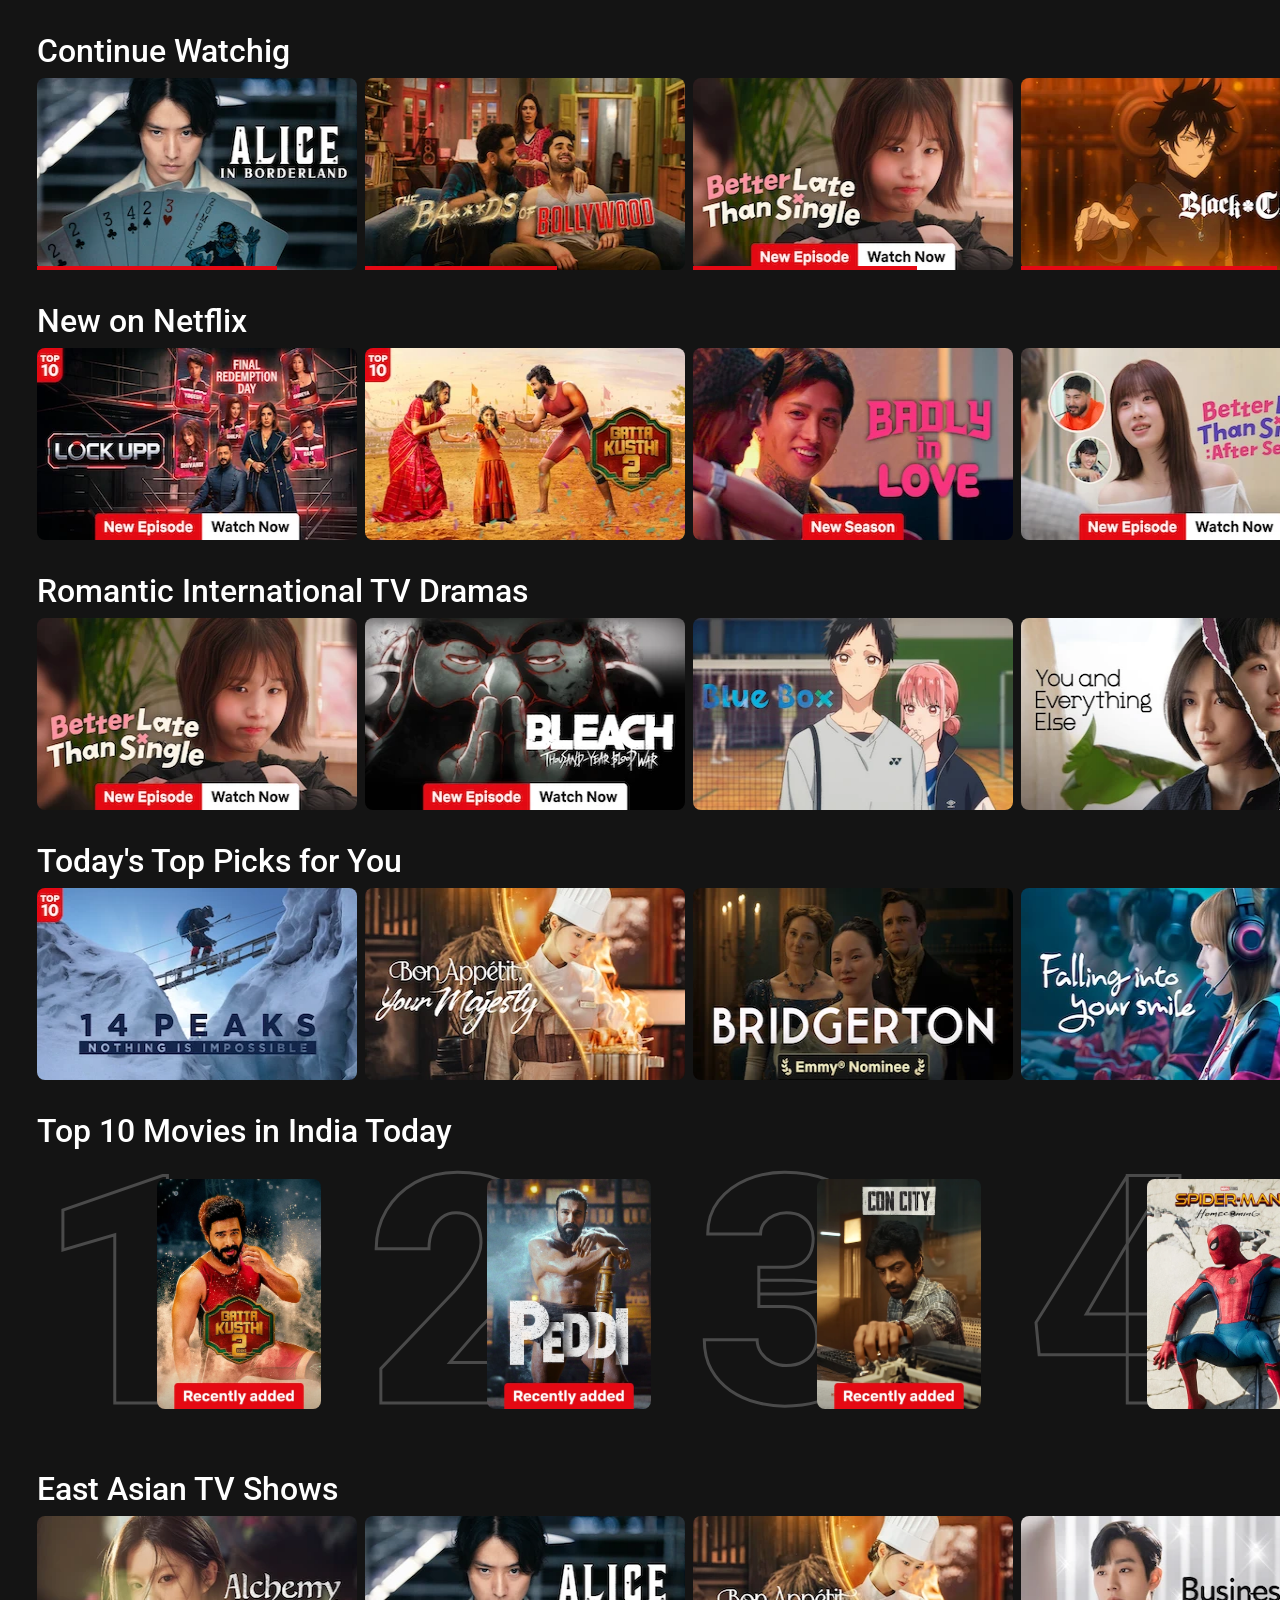
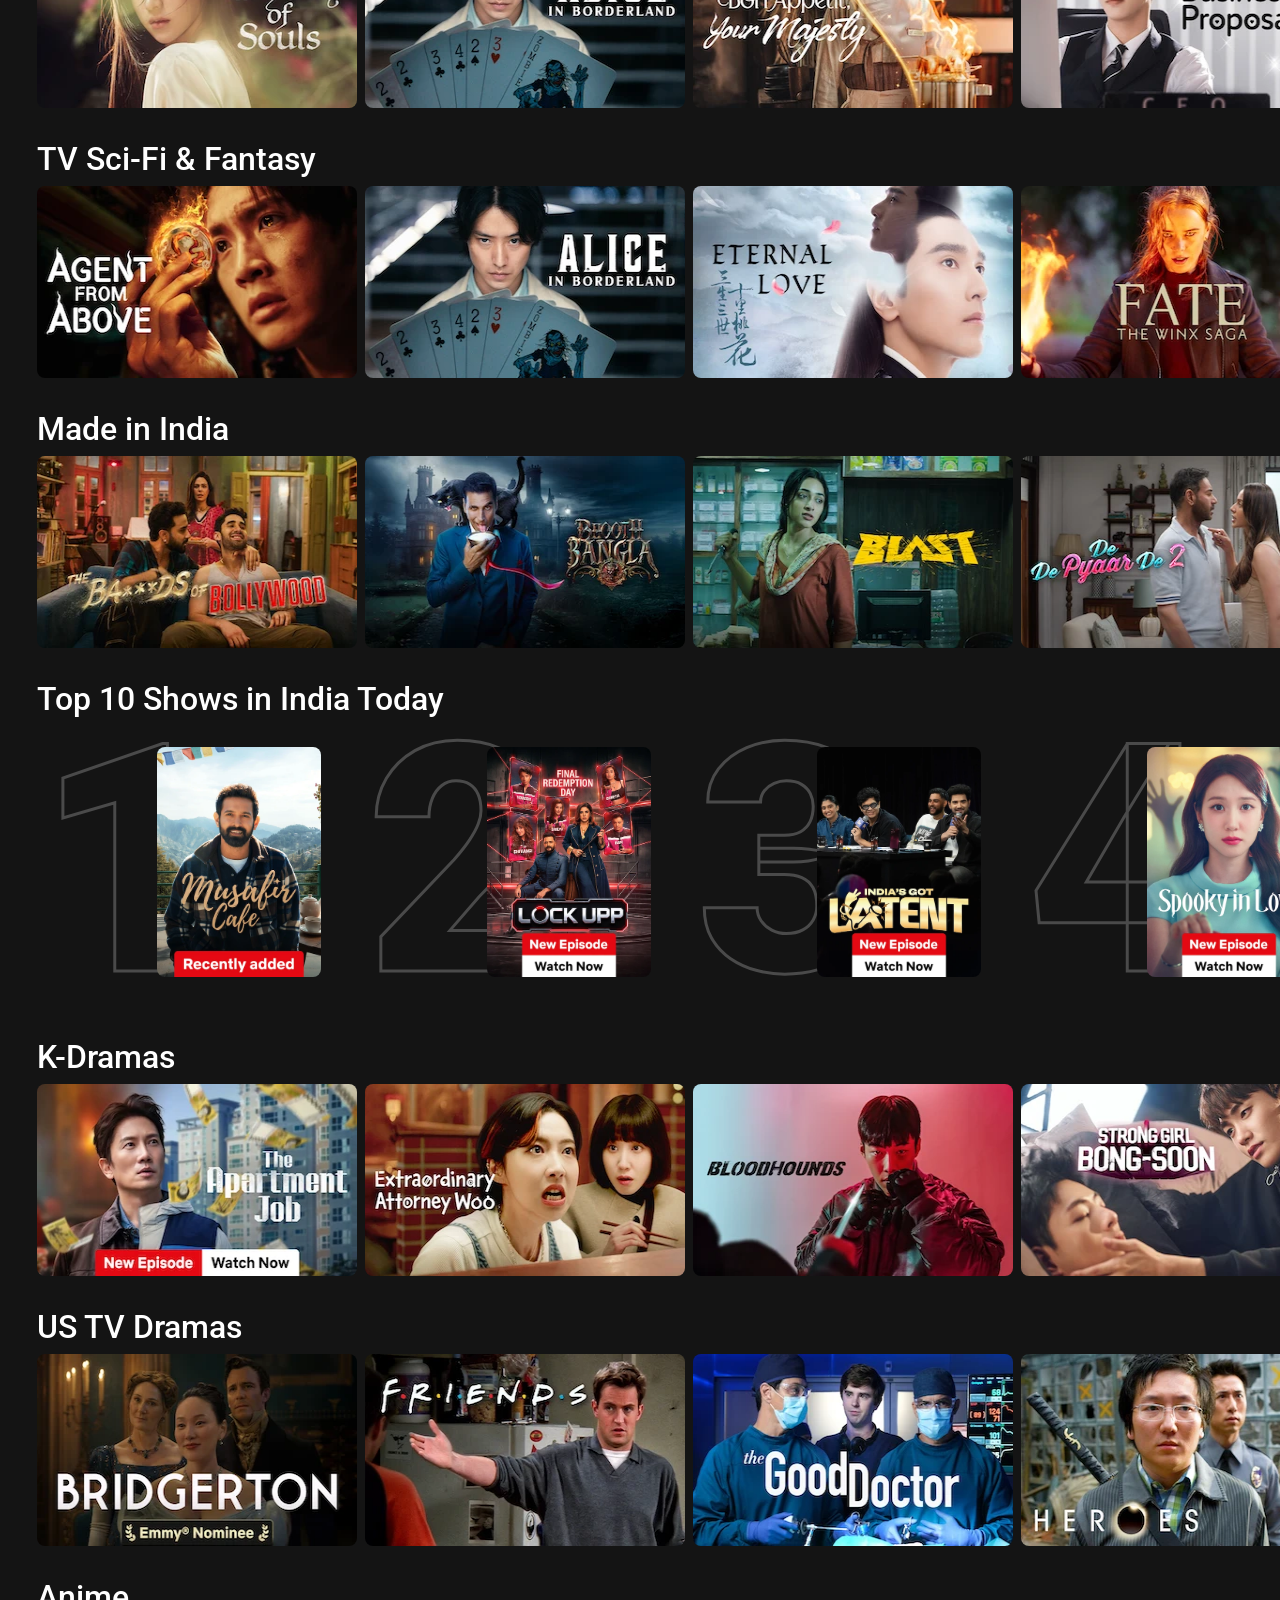
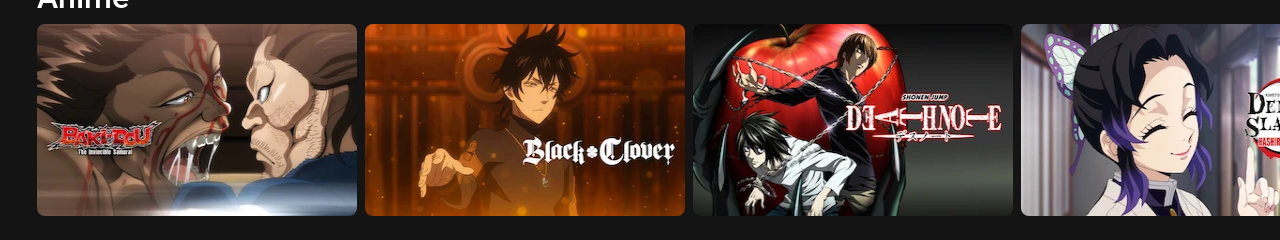
==== index.html @ 00944444 "done responsiveness" ====
<!DOCTYPE html>
<html lang="en">

<head>
    <meta charset="UTF-8">
    <meta name="viewport" content="width=device-width, initial-scale=1.0">
    <title>Netflix</title>
    <link rel="stylesheet" href="css/style.css">
    <link rel="stylesheet" href="css/cards.css">
    <link rel="stylesheet" href="css/responsive2.css">
    <link rel="stylesheet" href="https://cdnjs.cloudflare.com/ajax/libs/font-awesome/6.5.1/css/all.min.css"
        crossorigin="anonymous" referrerpolicy="no-referrer" />
    <link rel="preconnect" href="https://fonts.googleapis.com">
    <link rel="preconnect" href="https://fonts.gstatic.com" crossorigin>
    <link href="https://fonts.googleapis.com/css2?family=Roboto:ital,wght@0,100..900;1,100..900&display=swap"
        rel="stylesheet">
</head>

<body>

    <!-- Starting content area from here  -->
    <main class="content-area">

        <!-- Continue watching section started here  -->

         <section class="netflix-content">
            <h2 class="section-title">Continue Watchig</h2>
            <div class="cards-wrapper">
                <div class="card">
                    <img src="Images/Asian_TV/aliceinborderland.webp" alt="Lock Upp" class="card-img">
                    <!-- Red Progress Line -->
                    <div class="progress-container">
                        <div class="progress-bar card-1"></div>
                    </div>
                    <!-- Started hover card part  -->
                    <div class="hover-card">
                        <div class="card-video">
                            <video class="preview-video" muted loop autoplay preload="auto">
                                <source src="Assets/Videos/Alice_in_borderland.mp4" type="video/mp4">
                            </video>
                            <div class="buttons">
                                <a href="Assets/Videos/Alice_in_borderland.mp4" target="_parent">
                                    <span class="play-btn">Play</span>
                                </a>
                                <i class="fa-solid fa-volume-xmark"></i>
                            </div>
                        </div>
                        <!-- <a href="" target="">
                                <div class="info">
                                    <div class="action">
                                        <div class="left-btn">
                                            <i class="fa-solid fa-circle-play"></i>
                                            <i class="fa-solid fa-plus"></i>
                                            <i class="fa-regular fa-thumbs-up"></i>
                                        </div>
                                        <div class="right-btn">
                                            <i class="fa-solid fa-chevron-down"></i>
                                        </div>
                                    </div>
                                    <div class="meta">
                                        <span class="rating">U/A 16+</span>
                                        <span>35 Epsiodes</span>
                                    </div>
                                    <div class="genres">
                                        Scandalous <span class="dot">•</span> Serial <span class="dot">•</span> Social
                                        Experiment
                                    </div>
                                </div>
                            </a> -->
                    </div>
                    <!-- Ended hover card part  -->
                </div>

                <div class="card">
                    <img src="Images/Made_In_India/badsofbollywood.webp" alt="Lock Upp" class="card-img">
                    <!-- Red Progress Line -->
                    <div class="progress-container">
                        <div class="progress-bar card-2"></div>
                    </div>
                    <!-- Started hover card part  -->
                    <div class="hover-card">
                        <div class="card-video">
                            <video class="preview-video" muted loop autoplay preload="auto">
                                <source src="Assets/Videos/Badass_of_bollywood.mp4" type="video/mp4">
                            </video>
                            <div class="buttons">
                                <a href="Assets/Videos/Badass_of_bollywood.mp4" target="_parent">
                                    <span class="play-btn">Play</span>
                                </a>
                                <i class="fa-solid fa-volume-xmark"></i>
                            </div>
                        </div>
                        <!-- <a href="" target="">
                                <div class="info">
                                    <div class="action">
                                        <div class="left-btn">
                                            <i class="fa-solid fa-circle-play"></i>
                                            <i class="fa-solid fa-plus"></i>
                                            <i class="fa-regular fa-thumbs-up"></i>
                                        </div>
                                        <div class="right-btn">
                                            <i class="fa-solid fa-chevron-down"></i>
                                        </div>
                                    </div>
                                    <div class="meta">
                                        <span class="rating">U/A 16+</span>
                                        <span>35 Epsiodes</span>
                                    </div>
                                    <div class="genres">
                                        Scandalous <span class="dot">•</span> Serial <span class="dot">•</span> Social
                                        Experiment
                                    </div>
                                </div>
                            </a> -->
                    </div>
                    <!-- Ended hover card part  -->
                </div>

                <div class="card">
                    <img src="Images/International_TV/betterlate.webp" alt="Lock Upp" class="card-img">
                    <!-- Red Progress Line -->
                    <div class="progress-container">
                        <div class="progress-bar card-3"></div>
                    </div>
                    <!-- Started hover card part  -->
                    <div class="hover-card">
                        <div class="card-video">
                            <video class="preview-video" muted loop autoplay preload="auto">
                                <source src="Assets/Videos/Better_late.mp4" type="video/mp4">
                            </video>
                            <div class="buttons">
                                <a href="Assets/Videos/Better_late.mp4" target="_parent">
                                    <span class="play-btn">Play</span>
                                </a>
                                <i class="fa-solid fa-volume-xmark"></i>
                            </div>
                        </div>
                        <!-- <a href="" target="">
                                <div class="info">
                                    <div class="action">
                                        <div class="left-btn">
                                            <i class="fa-solid fa-circle-play"></i>
                                            <i class="fa-solid fa-plus"></i>
                                            <i class="fa-regular fa-thumbs-up"></i>
                                        </div>
                                        <div class="right-btn">
                                            <i class="fa-solid fa-chevron-down"></i>
                                        </div>
                                    </div>
                                    <div class="meta">
                                        <span class="rating">U/A 16+</span>
                                        <span>35 Epsiodes</span>
                                    </div>
                                    <div class="genres">
                                        Scandalous <span class="dot">•</span> Serial <span class="dot">•</span> Social
                                        Experiment
                                    </div>
                                </div>
                            </a> -->
                    </div>
                    <!-- Ended hover card part  -->
                </div>

                <div class="card">
                    <img src="Images/Anime/blackcover.webp" alt="Lock Upp" class="card-img">
                    <!-- Red Progress Line -->
                    <div class="progress-container">
                        <div class="progress-bar card-4"></div>
                    </div>
                    <!-- Started hover card part  -->
                    <div class="hover-card">
                        <div class="card-video">
                            <video class="preview-video" muted loop autoplay preload="auto">
                                <source src="Assets/Videos/black_clover.mp4" type="video/mp4">
                            </video>
                            <div class="buttons">
                                <a href="Assets/Videos/black_clover.mp4" target="_parent">
                                    <span class="play-btn">Play</span>
                                </a>
                                <i class="fa-solid fa-volume-xmark"></i>
                            </div>
                        </div>
                        <!-- <a href="" target="">
                                <div class="info">
                                    <div class="action">
                                        <div class="left-btn">
                                            <i class="fa-solid fa-circle-play"></i>
                                            <i class="fa-solid fa-plus"></i>
                                            <i class="fa-regular fa-thumbs-up"></i>
                                        </div>
                                        <div class="right-btn">
                                            <i class="fa-solid fa-chevron-down"></i>
                                        </div>
                                    </div>
                                    <div class="meta">
                                        <span class="rating">U/A 16+</span>
                                        <span>35 Epsiodes</span>
                                    </div>
                                    <div class="genres">
                                        Scandalous <span class="dot">•</span> Serial <span class="dot">•</span> Social
                                        Experiment
                                    </div>
                                </div>
                            </a> -->
                    </div>
                    <!-- Ended hover card part  -->
                </div>

                <div class="card">
                    <img src="Images/K_Dramas/bloodhounds.webp" alt="Lock Upp" class="card-img">
                    <!-- Red Progress Line -->
                    <div class="progress-container">
                        <div class="progress-bar card-5"></div>
                    </div>
                    <!-- Started hover card part  -->
                    <div class="hover-card">
                        <div class="card-video">
                            <video class="preview-video" muted loop autoplay preload="auto">
                                <source src="Assets/Videos/Bloodhounds.mp4" type="video/mp4">
                            </video>
                            <div class="buttons">
                                <a href="Assets/Videos/Bloodhounds.mp4" target="_parent">
                                    <span class="play-btn">Play</span>
                                </a>
                                <i class="fa-solid fa-volume-xmark"></i>
                            </div>
                        </div>
                        <!-- <a href="" target="">
                                <div class="info">
                                    <div class="action">
                                        <div class="left-btn">
                                            <i class="fa-solid fa-circle-play"></i>
                                            <i class="fa-solid fa-plus"></i>
                                            <i class="fa-regular fa-thumbs-up"></i>
                                        </div>
                                        <div class="right-btn">
                                            <i class="fa-solid fa-chevron-down"></i>
                                        </div>
                                    </div>
                                    <div class="meta">
                                        <span class="rating">U/A 16+</span>
                                        <span>35 Epsiodes</span>
                                    </div>
                                    <div class="genres">
                                        Scandalous <span class="dot">•</span> Serial <span class="dot">•</span> Social
                                        Experiment
                                    </div>
                                </div>
                            </a> -->
                    </div>
                    <!-- Ended hover card part  -->
                </div>

                <div class="card">
                    <img src="Images/Movie_Section/Action/1.webp" alt="Lock Upp" class="card-img">
                    <!-- Red Progress Line -->
                    <div class="progress-container">
                        <div class="progress-bar card-6"></div>
                    </div>
                    <!-- Started hover card part  -->
                    <div class="hover-card">
                        <div class="card-video">
                            <video class="preview-video" muted loop autoplay preload="auto">
                                <source src="Assets/Videos/Border_2.mp4" type="video/mp4">
                            </video>
                            <div class="buttons">
                                <a href="Assets/Videos/Border_2.mp4" target="_parent">
                                    <span class="play-btn">Play</span>
                                </a>
                                <i class="fa-solid fa-volume-xmark"></i>
                            </div>
                        </div>
                        <!-- <a href="" target="">
                                <div class="info">
                                    <div class="action">
                                        <div class="left-btn">
                                            <i class="fa-solid fa-circle-play"></i>
                                            <i class="fa-solid fa-plus"></i>
                                            <i class="fa-regular fa-thumbs-up"></i>
                                        </div>
                                        <div class="right-btn">
                                            <i class="fa-solid fa-chevron-down"></i>
                                        </div>
                                    </div>
                                    <div class="meta">
                                        <span class="rating">U/A 16+</span>
                                        <span>35 Epsiodes</span>
                                    </div>
                                    <div class="genres">
                                        Scandalous <span class="dot">•</span> Serial <span class="dot">•</span> Social
                                        Experiment
                                    </div>
                                </div>
                            </a> -->
                    </div>
                    <!-- Ended hover card part  -->
                </div>

                <div class="card">
                    <img src="Images/US_TV_Shows/bridgerton.webp" alt="Lock Upp" class="card-img">
                    <!-- Red Progress Line -->
                    <div class="progress-container">
                        <div class="progress-bar card-7"></div>
                    </div>
                    <!-- Started hover card part  -->
                    <div class="hover-card">
                        <div class="card-video">
                            <video class="preview-video" muted loop autoplay preload="auto">
                                <source src="Assets/Videos/Bridgerton.mp4" type="video/mp4">
                            </video>
                            <div class="buttons">
                                <a href="Assets/Videos/Bridgerton.mp4" target="_parent">
                                    <span class="play-btn">Play</span>
                                </a>
                                <i class="fa-solid fa-volume-xmark"></i>
                            </div>
                        </div>
                        <!-- <a href="" target="">
                                <div class="info">
                                    <div class="action">
                                        <div class="left-btn">
                                            <i class="fa-solid fa-circle-play"></i>
                                            <i class="fa-solid fa-plus"></i>
                                            <i class="fa-regular fa-thumbs-up"></i>
                                        </div>
                                        <div class="right-btn">
                                            <i class="fa-solid fa-chevron-down"></i>
                                        </div>
                                    </div>
                                    <div class="meta">
                                        <span class="rating">U/A 16+</span>
                                        <span>35 Epsiodes</span>
                                    </div>
                                    <div class="genres">
                                        Scandalous <span class="dot">•</span> Serial <span class="dot">•</span> Social
                                        Experiment
                                    </div>
                                </div>
                            </a> -->
                    </div>
                    <!-- Ended hover card part  -->
                </div>

                <div class="card">
                    <img src="Images/TV_Sci-Fic/eternallove.webp" alt="Lock Upp" class="card-img">
                    <!-- Red Progress Line -->
                    <div class="progress-container">
                        <div class="progress-bar card-8"></div>
                    </div>
                    <!-- Started hover card part  -->
                    <div class="hover-card">
                        <div class="card-video">
                            <video class="preview-video" muted loop autoplay preload="auto">
                                <source src="Assets/Videos/Eternal_love.mp4" type="video/mp4">
                            </video>
                            <div class="buttons">
                                <a href="Assets/Videos/Eternal_love.mp4" target="_parent">
                                    <span class="play-btn">Play</span>
                                </a>
                                <i class="fa-solid fa-volume-xmark"></i>
                            </div>
                        </div>
                        <!-- <a href="" target="">
                                <div class="info">
                                    <div class="action">
                                        <div class="left-btn">
                                            <i class="fa-solid fa-circle-play"></i>
                                            <i class="fa-solid fa-plus"></i>
                                            <i class="fa-regular fa-thumbs-up"></i>
                                        </div>
                                        <div class="right-btn">
                                            <i class="fa-solid fa-chevron-down"></i>
                                        </div>
                                    </div>
                                    <div class="meta">
                                        <span class="rating">U/A 16+</span>
                                        <span>35 Epsiodes</span>
                                    </div>
                                    <div class="genres">
                                        Scandalous <span class="dot">•</span> Serial <span class="dot">•</span> Social
                                        Experiment
                                    </div>
                                </div>
                            </a> -->
                    </div>
                    <!-- Ended hover card part  -->
                </div>

                <div class="card">
                    <img src="Images/Movie_Section/Drama/6.jpg" alt="Lock Upp" class="card-img">
                    <!-- Red Progress Line -->
                    <div class="progress-container">
                        <div class="progress-bar card-9"></div>
                    </div>
                    <!-- Started hover card part  -->
                    <div class="hover-card">
                        <div class="card-video">
                            <video class="preview-video" muted loop autoplay preload="auto">
                                <source src="Assets/Videos/Ikka.mp4" type="video/mp4">
                            </video>
                            <div class="buttons">
                                <a href="Assets/Videos/Ikka.mp4" target="_parent">
                                    <span class="play-btn">Play</span>
                                </a>
                                <i class="fa-solid fa-volume-xmark"></i>
                            </div>
                        </div>
                        <!-- <a href="" target="">
                                <div class="info">
                                    <div class="action">
                                        <div class="left-btn">
                                            <i class="fa-solid fa-circle-play"></i>
                                            <i class="fa-solid fa-plus"></i>
                                            <i class="fa-regular fa-thumbs-up"></i>
                                        </div>
                                        <div class="right-btn">
                                            <i class="fa-solid fa-chevron-down"></i>
                                        </div>
                                    </div>
                                    <div class="meta">
                                        <span class="rating">U/A 16+</span>
                                        <span>35 Epsiodes</span>
                                    </div>
                                    <div class="genres">
                                        Scandalous <span class="dot">•</span> Serial <span class="dot">•</span> Social
                                        Experiment
                                    </div>
                                </div>
                            </a> -->
                    </div>
                    <!-- Ended hover card part  -->
                </div>

                <div class="card">
                    <img src="Images/Made_In_India/luckybaskhar.webp" alt="Lock Upp" class="card-img">
                    <!-- Red Progress Line -->
                    <div class="progress-container">
                        <div class="progress-bar card-10"></div>
                    </div>
                    <!-- Started hover card part  -->
                    <div class="hover-card">
                        <div class="card-video">
                            <video class="preview-video" muted loop autoplay preload="auto">
                                <source src="Assets/Videos/Lucky_bhaskar.mp4" type="video/mp4">
                            </video>
                            <div class="buttons">
                                <a href="Assets/Videos/Lucky_bhaskar.mp4" target="_parent">
                                    <span class="play-btn">Play</span>
                                </a>
                                <i class="fa-solid fa-volume-xmark"></i>
                            </div>
                        </div>
                        <!-- <a href="" target="">
                                <div class="info">
                                    <div class="action">
                                        <div class="left-btn">
                                            <i class="fa-solid fa-circle-play"></i>
                                            <i class="fa-solid fa-plus"></i>
                                            <i class="fa-regular fa-thumbs-up"></i>
                                        </div>
                                        <div class="right-btn">
                                            <i class="fa-solid fa-chevron-down"></i>
                                        </div>
                                    </div>
                                    <div class="meta">
                                        <span class="rating">U/A 16+</span>
                                        <span>35 Epsiodes</span>
                                    </div>
                                    <div class="genres">
                                        Scandalous <span class="dot">•</span> Serial <span class="dot">•</span> Social
                                        Experiment
                                    </div>
                                </div>
                            </a> -->
                    </div>
                    <!-- Ended hover card part  -->
                </div>
            </div>
        </section>

        <!-- Continue watching section ended here  -->
        
        <!-- First section started here -->

        <section class="netflix-content">
            <h2 class="section-title">New on Netflix</h2>
            <div class="cards-wrapper">
                <div class="card">
                    <img src="Images/New_Added/lockup.webp" alt="Lock Upp" class="card-img">
                    <!-- Started hover card part  -->
                    <div class="hover-card">
                        <div class="card-video">
                            <video class="preview-video" muted loop autoplay preload="auto">
                                <source src="Assets/Videos/Lockup_season_2.mp4" type="video/mp4">
                            </video>
                            <div class="buttons">
                                <a href="Assets/Videos/Lockup_season_2.mp4" target="_parent">
                                    <span class="play-btn">Play</span>
                                </a>
                                <i class="fa-solid fa-volume-xmark"></i>
                            </div>
                        </div>
                        <!-- <a href="" target="">
                                <div class="info">
                                    <div class="action">
                                        <div class="left-btn">
                                            <i class="fa-solid fa-circle-play"></i>
                                            <i class="fa-solid fa-plus"></i>
                                            <i class="fa-regular fa-thumbs-up"></i>
                                        </div>
                                        <div class="right-btn">
                                            <i class="fa-solid fa-chevron-down"></i>
                                        </div>
                                    </div>
                                    <div class="meta">
                                        <span class="rating">U/A 16+</span>
                                        <span>35 Epsiodes</span>
                                    </div>
                                    <div class="genres">
                                        Scandalous <span class="dot">•</span> Serial <span class="dot">•</span> Social
                                        Experiment
                                    </div>
                                </div>
                            </a> -->
                    </div>
                    <!-- Ended hover card part  -->
                </div>

                <div class="card">
                    <img src="Images/New_Added/gattakusthi.webp" alt="Lock Upp" class="card-img">
                    <!-- Started hover card part  -->
                    <div class="hover-card">
                        <div class="card-video">
                            <video class="preview-video" muted loop autoplay preload="auto">
                                <source src="Assets/Videos/Lockup_season_2.mp4" type="video/mp4">
                            </video>
                            <div class="buttons">
                                <a href="Assets/Videos/Lockup_season_2.mp4" target="_parent">
                                    <span class="play-btn">Play</span>
                                </a>
                                <i class="fa-solid fa-volume-xmark"></i>
                            </div>
                        </div>
                        <!-- <a href="" target="">
                                <div class="info">
                                    <div class="action">
                                        <div class="left-btn">
                                            <i class="fa-solid fa-circle-play"></i>
                                            <i class="fa-solid fa-plus"></i>
                                            <i class="fa-regular fa-thumbs-up"></i>
                                        </div>
                                        <div class="right-btn">
                                            <i class="fa-solid fa-chevron-down"></i>
                                        </div>
                                    </div>
                                    <div class="meta">
                                        <span class="rating">U/A 16+</span>
                                        <span>35 Epsiodes</span>
                                    </div>
                                    <div class="genres">
                                        Scandalous <span class="dot">•</span> Serial <span class="dot">•</span> Social
                                        Experiment
                                    </div>
                                </div>
                            </a>  -->
                    </div>
                    <!-- Ended hover card part  -->
                </div>

                <div class="card">
                    <img src="Images/New_Added/badlyinlove.webp" alt="Lock Upp" class="card-img">
                    <!-- Started hover card part  -->
                    <div class="hover-card">
                        <div class="card-video">
                            <video class="preview-video" muted loop autoplay preload="auto">
                                <source src="Assets/Videos/Lockup_season_2.mp4" type="video/mp4">
                            </video>
                            <div class="buttons">
                                <a href="Assets/Videos/Lockup_season_2.mp4" target="_parent">
                                    <span class="play-btn">Play</span>
                                </a>
                                <i class="fa-solid fa-volume-xmark"></i>
                            </div>
                        </div>
                        <!-- <a href="" target="">
                                <div class="info">
                                    <div class="action">
                                        <div class="left-btn">
                                            <i class="fa-solid fa-circle-play"></i>
                                            <i class="fa-solid fa-plus"></i>
                                            <i class="fa-regular fa-thumbs-up"></i>
                                        </div>
                                        <div class="right-btn">
                                            <i class="fa-solid fa-chevron-down"></i>
                                        </div>
                                    </div>
                                    <div class="meta">
                                        <span class="rating">U/A 16+</span>
                                        <span>35 Epsiodes</span>
                                    </div>
                                    <div class="genres">
                                        Scandalous <span class="dot">•</span> Serial <span class="dot">•</span> Social
                                        Experiment
                                    </div>
                                </div>
                            </a> -->
                    </div>
                    <!-- Ended hover card part  -->
                </div>

                <div class="card">
                    <img src="Images/New_Added/betterlate.webp" alt="Lock Upp" class="card-img">
                    <!-- Started hover card part  -->
                    <div class="hover-card">
                        <div class="card-video">
                            <video class="preview-video" muted loop autoplay preload="auto">
                                <source src="Assets/Videos/Lockup_season_2.mp4" type="video/mp4">
                            </video>
                            <div class="buttons">
                                <a href="Assets/Videos/Lockup_season_2.mp4" target="_parent">
                                    <span class="play-btn">Play</span>
                                </a>
                                <i class="fa-solid fa-volume-xmark"></i>
                            </div>
                        </div>
                        <!-- <a href="" target="">
                                <div class="info">
                                    <div class="action">
                                        <div class="left-btn">
                                            <i class="fa-solid fa-circle-play"></i>
                                            <i class="fa-solid fa-plus"></i>
                                            <i class="fa-regular fa-thumbs-up"></i>
                                        </div>
                                        <div class="right-btn">
                                            <i class="fa-solid fa-chevron-down"></i>
                                        </div>
                                    </div>
                                    <div class="meta">
                                        <span class="rating">U/A 16+</span>
                                        <span>35 Epsiodes</span>
                                    </div>
                                    <div class="genres">
                                        Scandalous <span class="dot">•</span> Serial <span class="dot">•</span> Social
                                        Experiment
                                    </div>
                                </div>
                            </a> -->
                    </div>
                    <!-- Ended hover card part  -->
                </div>

                <div class="card">
                    <img src="Images/New_Added/aoashi.webp" alt="Lock Upp" class="card-img">
                    <!-- Started hover card part  -->
                    <div class="hover-card">
                        <div class="card-video">
                            <video class="preview-video" muted loop autoplay preload="auto">
                                <source src="Assets/Videos/Lockup_season_2.mp4" type="video/mp4">
                            </video>
                            <div class="buttons">
                                <a href="Assets/Videos/Lockup_season_2.mp4" target="_parent">
                                    <span class="play-btn">Play</span>
                                </a>
                                <i class="fa-solid fa-volume-xmark"></i>
                            </div>
                        </div>
                        <!-- <a href="" target="">
                                <div class="info">
                                    <div class="action">
                                        <div class="left-btn">
                                            <i class="fa-solid fa-circle-play"></i>
                                            <i class="fa-solid fa-plus"></i>
                                            <i class="fa-regular fa-thumbs-up"></i>
                                        </div>
                                        <div class="right-btn">
                                            <i class="fa-solid fa-chevron-down"></i>
                                        </div>
                                    </div>
                                    <div class="meta">
                                        <span class="rating">U/A 16+</span>
                                        <span>35 Epsiodes</span>
                                    </div>
                                    <div class="genres">
                                        Scandalous <span class="dot">•</span> Serial <span class="dot">•</span> Social
                                        Experiment
                                    </div>
                                </div>
                            </a> -->
                    </div>
                    <!-- Ended hover card part  -->
                </div>

                <div class="card">
                    <img src="Images/New_Added/bigchiken.webp" alt="Lock Upp" class="card-img">
                    <!-- Started hover card part  -->
                    <div class="hover-card">
                        <div class="card-video">
                            <video class="preview-video" muted loop autoplay preload="auto">
                                <source src="Assets/Videos/Lockup_season_2.mp4" type="video/mp4">
                            </video>
                            <div class="buttons">
                                <a href="Assets/Videos/Lockup_season_2.mp4" target="_parent">
                                    <span class="play-btn">Play</span>
                                </a>
                                <i class="fa-solid fa-volume-xmark"></i>
                            </div>
                        </div>
                        <!-- <a href="" target="">
                                <div class="info">
                                    <div class="action">
                                        <div class="left-btn">
                                            <i class="fa-solid fa-circle-play"></i>
                                            <i class="fa-solid fa-plus"></i>
                                            <i class="fa-regular fa-thumbs-up"></i>
                                        </div>
                                        <div class="right-btn">
                                            <i class="fa-solid fa-chevron-down"></i>
                                        </div>
                                    </div>
                                    <div class="meta">
                                        <span class="rating">U/A 16+</span>
                                        <span>35 Epsiodes</span>
                                    </div>
                                    <div class="genres">
                                        Scandalous <span class="dot">•</span> Serial <span class="dot">•</span> Social
                                        Experiment
                                    </div>
                                </div>
                            </a> -->
                    </div>
                    <!-- Ended hover card part  -->
                </div>

                <div class="card">
                    <img src="Images/New_Added/blacktrick.webp" alt="Lock Upp" class="card-img">
                    <!-- Started hover card part  -->
                    <div class="hover-card">
                        <div class="card-video">
                            <video class="preview-video" muted loop autoplay preload="auto">
                                <source src="Assets/Videos/Lockup_season_2.mp4" type="video/mp4">
                            </video>
                            <div class="buttons">
                                <a href="Assets/Videos/Lockup_season_2.mp4" target="_parent">
                                    <span class="play-btn">Play</span>
                                </a>
                                <i class="fa-solid fa-volume-xmark"></i>
                            </div>
                        </div>
                        <!-- <a href="" target="">
                                <div class="info">
                                    <div class="action">
                                        <div class="left-btn">
                                            <i class="fa-solid fa-circle-play"></i>
                                            <i class="fa-solid fa-plus"></i>
                                            <i class="fa-regular fa-thumbs-up"></i>
                                        </div>
                                        <div class="right-btn">
                                            <i class="fa-solid fa-chevron-down"></i>
                                        </div>
                                    </div>
                                    <div class="meta">
                                        <span class="rating">U/A 16+</span>
                                        <span>35 Epsiodes</span>
                                    </div>
                                    <div class="genres">
                                        Scandalous <span class="dot">•</span> Serial <span class="dot">•</span> Social
                                        Experiment
                                    </div>
                                </div>
                            </a> -->
                    </div>
                    <!-- Ended hover card part  -->
                </div>

                <div class="card">
                    <img src="Images/New_Added/chicago.webp" alt="Lock Upp" class="card-img">
                    <!-- Started hover card part  -->
                    <div class="hover-card">
                        <div class="card-video">
                            <video class="preview-video" muted loop autoplay preload="auto">
                                <source src="Assets/Videos/Lockup_season_2.mp4" type="video/mp4">
                            </video>
                            <div class="buttons">
                                <a href="Assets/Videos/Lockup_season_2.mp4" target="_parent">
                                    <span class="play-btn">Play</span>
                                </a>
                                <i class="fa-solid fa-volume-xmark"></i>
                            </div>
                        </div>
                        <!-- <a href="" target="">
                                <div class="info">
                                    <div class="action">
                                        <div class="left-btn">
                                            <i class="fa-solid fa-circle-play"></i>
                                            <i class="fa-solid fa-plus"></i>
                                            <i class="fa-regular fa-thumbs-up"></i>
                                        </div>
                                        <div class="right-btn">
                                            <i class="fa-solid fa-chevron-down"></i>
                                        </div>
                                    </div>
                                    <div class="meta">
                                        <span class="rating">U/A 16+</span>
                                        <span>35 Epsiodes</span>
                                    </div>
                                    <div class="genres">
                                        Scandalous <span class="dot">•</span> Serial <span class="dot">•</span> Social
                                        Experiment
                                    </div>
                                </div>
                            </a> -->
                    </div>
                    <!-- Ended hover card part  -->
                </div>

                <div class="card">
                    <img src="Images/New_Added/doctorx.webp" alt="Lock Upp" class="card-img">
                    <!-- Started hover card part  -->
                    <div class="hover-card">
                        <div class="card-video">
                            <video class="preview-video" muted loop autoplay preload="auto">
                                <source src="Assets/Videos/Lockup_season_2.mp4" type="video/mp4">
                            </video>
                            <div class="buttons">
                                <a href="Assets/Videos/Lockup_season_2.mp4" target="_parent">
                                    <span class="play-btn">Play</span>
                                </a>
                                <i class="fa-solid fa-volume-xmark"></i>
                            </div>
                        </div>
                        <!-- <a href="" target="">
                                <div class="info">
                                    <div class="action">
                                        <div class="left-btn">
                                            <i class="fa-solid fa-circle-play"></i>
                                            <i class="fa-solid fa-plus"></i>
                                            <i class="fa-regular fa-thumbs-up"></i>
                                        </div>
                                        <div class="right-btn">
                                            <i class="fa-solid fa-chevron-down"></i>
                                        </div>
                                    </div>
                                    <div class="meta">
                                        <span class="rating">U/A 16+</span>
                                        <span>35 Epsiodes</span>
                                    </div>
                                    <div class="genres">
                                        Scandalous <span class="dot">•</span> Serial <span class="dot">•</span> Social
                                        Experiment
                                    </div>
                                </div>
                            </a> -->
                    </div>
                    <!-- Ended hover card part  -->
                </div>

                <div class="card">
                    <img src="Images/New_Added/dontbeafraid.webp" alt="Lock Upp" class="card-img">
                    <!-- Started hover card part  -->
                    <div class="hover-card">
                        <div class="card-video">
                            <video class="preview-video" muted loop autoplay preload="auto">
                                <source src="Assets/Videos/Lockup_season_2.mp4" type="video/mp4">
                            </video>
                            <div class="buttons">
                                <a href="Assets/Videos/Lockup_season_2.mp4" target="_parent">
                                    <span class="play-btn">Play</span>
                                </a>
                                <i class="fa-solid fa-volume-xmark"></i>
                            </div>
                        </div>
                        <!-- <a href="" target="">
                                <div class="info">
                                    <div class="action">
                                        <div class="left-btn">
                                            <i class="fa-solid fa-circle-play"></i>
                                            <i class="fa-solid fa-plus"></i>
                                            <i class="fa-regular fa-thumbs-up"></i>
                                        </div>
                                        <div class="right-btn">
                                            <i class="fa-solid fa-chevron-down"></i>
                                        </div>
                                    </div>
                                    <div class="meta">
                                        <span class="rating">U/A 16+</span>
                                        <span>35 Epsiodes</span>
                                    </div>
                                    <div class="genres">
                                        Scandalous <span class="dot">•</span> Serial <span class="dot">•</span> Social
                                        Experiment
                                    </div>
                                </div>
                            </a> -->
                    </div>
                    <!-- Ended hover card part  -->
                </div>

                <div class="card">
                    <img src="Images/New_Added/finalproject.webp" alt="Lock Upp" class="card-img">
                    <!-- Started hover card part  -->
                    <div class="hover-card">
                        <div class="card-video">
                            <video class="preview-video" muted loop autoplay preload="auto">
                                <source src="Assets/Videos/Lockup_season_2.mp4" type="video/mp4">
                            </video>
                            <div class="buttons">
                                <a href="Assets/Videos/Lockup_season_2.mp4" target="_parent">
                                    <span class="play-btn">Play</span>
                                </a>
                                <i class="fa-solid fa-volume-xmark"></i>
                            </div>
                        </div>
                        <!-- <a href="" target="">
                                <div class="info">
                                    <div class="action">
                                        <div class="left-btn">
                                            <i class="fa-solid fa-circle-play"></i>
                                            <i class="fa-solid fa-plus"></i>
                                            <i class="fa-regular fa-thumbs-up"></i>
                                        </div>
                                        <div class="right-btn">
                                            <i class="fa-solid fa-chevron-down"></i>
                                        </div>
                                    </div>
                                    <div class="meta">
                                        <span class="rating">U/A 16+</span>
                                        <span>35 Epsiodes</span>
                                    </div>
                                    <div class="genres">
                                        Scandalous <span class="dot">•</span> Serial <span class="dot">•</span> Social
                                        Experiment
                                    </div>
                                </div>
                            </a> -->
                    </div>
                    <!-- Ended hover card part  -->
                </div>

                <div class="card">
                    <img src="Images/New_Added/forbiddenwoman.webp" alt="Lock Upp" class="card-img">
                    <!-- Started hover card part  -->
                    <div class="hover-card">
                        <div class="card-video">
                            <video class="preview-video" muted loop autoplay preload="auto">
                                <source src="Assets/Videos/Lockup_season_2.mp4" type="video/mp4">
                            </video>
                            <div class="buttons">
                                <a href="Assets/Videos/Lockup_season_2.mp4" target="_parent">
                                    <span class="play-btn">Play</span>
                                </a>
                                <i class="fa-solid fa-volume-xmark"></i>
                            </div>
                        </div>
                        <!-- <a href="" target="">
                                <div class="info">
                                    <div class="action">
                                        <div class="left-btn">
                                            <i class="fa-solid fa-circle-play"></i>
                                            <i class="fa-solid fa-plus"></i>
                                            <i class="fa-regular fa-thumbs-up"></i>
                                        </div>
                                        <div class="right-btn">
                                            <i class="fa-solid fa-chevron-down"></i>
                                        </div>
                                    </div>
                                    <div class="meta">
                                        <span class="rating">U/A 16+</span>
                                        <span>35 Epsiodes</span>
                                    </div>
                                    <div class="genres">
                                        Scandalous <span class="dot">•</span> Serial <span class="dot">•</span> Social
                                        Experiment
                                    </div>
                                </div>
                            </a> -->
                    </div>
                    <!-- Ended hover card part  -->
                </div>

                <div class="card">
                    <img src="Images/New_Added/gate24.webp" alt="Lock Upp" class="card-img">
                    <!-- Started hover card part  -->
                    <div class="hover-card">
                        <div class="card-video">
                            <video class="preview-video" muted loop autoplay preload="auto">
                                <source src="Assets/Videos/Lockup_season_2.mp4" type="video/mp4">
                            </video>
                            <div class="buttons">
                                <a href="Assets/Videos/Lockup_season_2.mp4" target="_parent">
                                    <span class="play-btn">Play</span>
                                </a>
                                <i class="fa-solid fa-volume-xmark"></i>
                            </div>
                        </div>
                        <!-- <a href="" target="">
                                <div class="info">
                                    <div class="action">
                                        <div class="left-btn">
                                            <i class="fa-solid fa-circle-play"></i>
                                            <i class="fa-solid fa-plus"></i>
                                            <i class="fa-regular fa-thumbs-up"></i>
                                        </div>
                                        <div class="right-btn">
                                            <i class="fa-solid fa-chevron-down"></i>
                                        </div>
                                    </div>
                                    <div class="meta">
                                        <span class="rating">U/A 16+</span>
                                        <span>35 Epsiodes</span>
                                    </div>
                                    <div class="genres">
                                        Scandalous <span class="dot">•</span> Serial <span class="dot">•</span> Social
                                        Experiment
                                    </div>
                                </div>
                            </a> -->
                    </div>
                    <!-- Ended hover card part  -->
                </div>

                <div class="card">
                    <img src="Images/New_Added/insidethe.webp" alt="Lock Upp" class="card-img">
                    <!-- Started hover card part  -->
                    <div class="hover-card">
                        <div class="card-video">
                            <video class="preview-video" muted loop autoplay preload="auto">
                                <source src="Assets/Videos/Lockup_season_2.mp4" type="video/mp4">
                            </video>
                            <div class="buttons">
                                <a href="Assets/Videos/Lockup_season_2.mp4" target="_parent">
                                    <span class="play-btn">Play</span>
                                </a>
                                <i class="fa-solid fa-volume-xmark"></i>
                            </div>
                        </div>
                        <!-- <a href="" target="">
                                <div class="info">
                                    <div class="action">
                                        <div class="left-btn">
                                            <i class="fa-solid fa-circle-play"></i>
                                            <i class="fa-solid fa-plus"></i>
                                            <i class="fa-regular fa-thumbs-up"></i>
                                        </div>
                                        <div class="right-btn">
                                            <i class="fa-solid fa-chevron-down"></i>
                                        </div>
                                    </div>
                                    <div class="meta">
                                        <span class="rating">U/A 16+</span>
                                        <span>35 Epsiodes</span>
                                    </div>
                                    <div class="genres">
                                        Scandalous <span class="dot">•</span> Serial <span class="dot">•</span> Social
                                        Experiment
                                    </div>
                                </div>
                            </a> -->
                    </div>
                    <!-- Ended hover card part  -->
                </div>

                <div class="card">
                    <img src="Images/New_Added/ladiesinblack.webp" alt="Lock Upp" class="card-img">
                    <!-- Started hover card part  -->
                    <div class="hover-card">
                        <div class="card-video">
                            <video class="preview-video" muted loop autoplay preload="auto">
                                <source src="Assets/Videos/Lockup_season_2.mp4" type="video/mp4">
                            </video>
                            <div class="buttons">
                                <a href="Assets/Videos/Lockup_season_2.mp4" target="_parent">
                                    <span class="play-btn">Play</span>
                                </a>
                                <i class="fa-solid fa-volume-xmark"></i>
                            </div>
                        </div>
                        <!-- <a href="" target="">
                                <div class="info">
                                    <div class="action">
                                        <div class="left-btn">
                                            <i class="fa-solid fa-circle-play"></i>
                                            <i class="fa-solid fa-plus"></i>
                                            <i class="fa-regular fa-thumbs-up"></i>
                                        </div>
                                        <div class="right-btn">
                                            <i class="fa-solid fa-chevron-down"></i>
                                        </div>
                                    </div>
                                    <div class="meta">
                                        <span class="rating">U/A 16+</span>
                                        <span>35 Epsiodes</span>
                                    </div>
                                    <div class="genres">
                                        Scandalous <span class="dot">•</span> Serial <span class="dot">•</span> Social
                                        Experiment
                                    </div>
                                </div>
                            </a> -->
                    </div>
                    <!-- Ended hover card part  -->
                </div>

                <div class="card">
                    <img src="Images/New_Added/letmarry.webp" alt="Lock Upp" class="card-img">
                    <!-- Started hover card part  -->
                    <div class="hover-card">
                        <div class="card-video">
                            <video class="preview-video" muted loop autoplay preload="auto">
                                <source src="Assets/Videos/Lockup_season_2.mp4" type="video/mp4">
                            </video>
                            <div class="buttons">
                                <a href="Assets/Videos/Lockup_season_2.mp4" target="_parent">
                                    <span class="play-btn">Play</span>
                                </a>
                                <i class="fa-solid fa-volume-xmark"></i>
                            </div>
                        </div>
                        <!-- <a href="" target="">
                                <div class="info">
                                    <div class="action">
                                        <div class="left-btn">
                                            <i class="fa-solid fa-circle-play"></i>
                                            <i class="fa-solid fa-plus"></i>
                                            <i class="fa-regular fa-thumbs-up"></i>
                                        </div>
                                        <div class="right-btn">
                                            <i class="fa-solid fa-chevron-down"></i>
                                        </div>
                                    </div>
                                    <div class="meta">
                                        <span class="rating">U/A 16+</span>
                                        <span>35 Epsiodes</span>
                                    </div>
                                    <div class="genres">
                                        Scandalous <span class="dot">•</span> Serial <span class="dot">•</span> Social
                                        Experiment
                                    </div>
                                </div>
                            </a> -->
                    </div>
                    <!-- Ended hover card part  -->
                </div>

                <div class="card">
                    <img src="Images/New_Added/mikael.webp" alt="Lock Upp" class="card-img">
                    <!-- Started hover card part  -->
                    <div class="hover-card">
                        <div class="card-video">
                            <video class="preview-video" muted loop autoplay preload="auto">
                                <source src="Assets/Videos/Lockup_season_2.mp4" type="video/mp4">
                            </video>
                            <div class="buttons">
                                <a href="Assets/Videos/Lockup_season_2.mp4" target="_parent">
                                    <span class="play-btn">Play</span>
                                </a>
                                <i class="fa-solid fa-volume-xmark"></i>
                            </div>
                        </div>
                        <!-- <a href="" target="">
                                <div class="info">
                                    <div class="action">
                                        <div class="left-btn">
                                            <i class="fa-solid fa-circle-play"></i>
                                            <i class="fa-solid fa-plus"></i>
                                            <i class="fa-regular fa-thumbs-up"></i>
                                        </div>
                                        <div class="right-btn">
                                            <i class="fa-solid fa-chevron-down"></i>
                                        </div>
                                    </div>
                                    <div class="meta">
                                        <span class="rating">U/A 16+</span>
                                        <span>35 Epsiodes</span>
                                    </div>
                                    <div class="genres">
                                        Scandalous <span class="dot">•</span> Serial <span class="dot">•</span> Social
                                        Experiment
                                    </div>
                                </div>
                            </a> -->
                    </div>
                    <!-- Ended hover card part  -->
                </div>

                <div class="card">
                    <img src="Images/New_Added/raobahadur.webp" alt="Lock Upp" class="card-img">
                    <!-- Started hover card part  -->
                    <div class="hover-card">
                        <div class="card-video">
                            <video class="preview-video" muted loop autoplay preload="auto">
                                <source src="Assets/Videos/Lockup_season_2.mp4" type="video/mp4">
                            </video>
                            <div class="buttons">
                                <a href="Assets/Videos/Lockup_season_2.mp4" target="_parent">
                                    <span class="play-btn">Play</span>
                                </a>
                                <i class="fa-solid fa-volume-xmark"></i>
                            </div>
                        </div>
                        <!-- <a href="" target="">
                                <div class="info">
                                    <div class="action">
                                        <div class="left-btn">
                                            <i class="fa-solid fa-circle-play"></i>
                                            <i class="fa-solid fa-plus"></i>
                                            <i class="fa-regular fa-thumbs-up"></i>
                                        </div>
                                        <div class="right-btn">
                                            <i class="fa-solid fa-chevron-down"></i>
                                        </div>
                                    </div>
                                    <div class="meta">
                                        <span class="rating">U/A 16+</span>
                                        <span>35 Epsiodes</span>
                                    </div>
                                    <div class="genres">
                                        Scandalous <span class="dot">•</span> Serial <span class="dot">•</span> Social
                                        Experiment
                                    </div>
                                </div>
                            </a> -->
                    </div>
                    <!-- Ended hover card part  -->
                </div>

                <div class="card">
                    <img src="Images/New_Added/shine.webp" alt="Lock Upp" class="card-img">
                    <!-- Started hover card part  -->
                    <div class="hover-card">
                        <div class="card-video">
                            <video class="preview-video" muted loop autoplay preload="auto">
                                <source src="Assets/Videos/Lockup_season_2.mp4" type="video/mp4">
                            </video>
                            <div class="buttons">
                                <a href="Assets/Videos/Lockup_season_2.mp4" target="_parent">
                                    <span class="play-btn">Play</span>
                                </a>
                                <i class="fa-solid fa-volume-xmark"></i>
                            </div>
                        </div>
                        <!-- <a href="" target="">
                                <div class="info">
                                    <div class="action">
                                        <div class="left-btn">
                                            <i class="fa-solid fa-circle-play"></i>
                                            <i class="fa-solid fa-plus"></i>
                                            <i class="fa-regular fa-thumbs-up"></i>
                                        </div>
                                        <div class="right-btn">
                                            <i class="fa-solid fa-chevron-down"></i>
                                        </div>
                                    </div>
                                    <div class="meta">
                                        <span class="rating">U/A 16+</span>
                                        <span>35 Epsiodes</span>
                                    </div>
                                    <div class="genres">
                                        Scandalous <span class="dot">•</span> Serial <span class="dot">•</span> Social
                                        Experiment
                                    </div>
                                </div>
                            </a> -->
                    </div>
                    <!-- Ended hover card part  -->
                </div>

                <div class="card">
                    <img src="Images/New_Added/stormon.webp" alt="Lock Upp" class="card-img">
                    <!-- Started hover card part  -->
                    <div class="hover-card">
                        <div class="card-video">
                            <video class="preview-video" muted loop autoplay preload="auto">
                                <source src="Assets/Videos/Lockup_season_2.mp4" type="video/mp4">
                            </video>
                            <div class="buttons">
                                <a href="Assets/Videos/Lockup_season_2.mp4" target="_parent">
                                    <span class="play-btn">Play</span>
                                </a>
                                <i class="fa-solid fa-volume-xmark"></i>
                            </div>
                        </div>
                        <!-- <a href="" target="">
                                <div class="info">
                                    <div class="action">
                                        <div class="left-btn">
                                            <i class="fa-solid fa-circle-play"></i>
                                            <i class="fa-solid fa-plus"></i>
                                            <i class="fa-regular fa-thumbs-up"></i>
                                        </div>
                                        <div class="right-btn">
                                            <i class="fa-solid fa-chevron-down"></i>
                                        </div>
                                    </div>
                                    <div class="meta">
                                        <span class="rating">U/A 16+</span>
                                        <span>35 Epsiodes</span>
                                    </div>
                                    <div class="genres">
                                        Scandalous <span class="dot">•</span> Serial <span class="dot">•</span> Social
                                        Experiment
                                    </div>
                                </div>
                            </a> -->
                    </div>
                    <!-- Ended hover card part  -->
                </div>

                <div class="card">
                    <img src="Images/New_Added/summerslam.webp" alt="Lock Upp" class="card-img">
                    <!-- Started hover card part  -->
                    <div class="hover-card">
                        <div class="card-video">
                            <video class="preview-video" muted loop autoplay preload="auto">
                                <source src="Assets/Videos/Lockup_season_2.mp4" type="video/mp4">
                            </video>
                            <div class="buttons">
                                <a href="Assets/Videos/Lockup_season_2.mp4" target="_parent">
                                    <span class="play-btn">Play</span>
                                </a>
                                <i class="fa-solid fa-volume-xmark"></i>
                            </div>
                        </div>
                        <!-- <a href="" target="">
                                <div class="info">
                                    <div class="action">
                                        <div class="left-btn">
                                            <i class="fa-solid fa-circle-play"></i>
                                            <i class="fa-solid fa-plus"></i>
                                            <i class="fa-regular fa-thumbs-up"></i>
                                        </div>
                                        <div class="right-btn">
                                            <i class="fa-solid fa-chevron-down"></i>
                                        </div>
                                    </div>
                                    <div class="meta">
                                        <span class="rating">U/A 16+</span>
                                        <span>35 Epsiodes</span>
                                    </div>
                                    <div class="genres">
                                        Scandalous <span class="dot">•</span> Serial <span class="dot">•</span> Social
                                        Experiment
                                    </div>
                                </div>
                            </a> -->
                    </div>
                    <!-- Ended hover card part  -->
                </div>

                <div class="card">
                    <img src="Images/New_Added/thebombing.webp" alt="Lock Upp" class="card-img">
                    <!-- Started hover card part  -->
                    <div class="hover-card">
                        <div class="card-video">
                            <video class="preview-video" muted loop autoplay preload="auto">
                                <source src="Assets/Videos/Lockup_season_2.mp4" type="video/mp4">
                            </video>
                            <div class="buttons">
                                <a href="Assets/Videos/Lockup_season_2.mp4" target="_parent">
                                    <span class="play-btn">Play</span>
                                </a>
                                <i class="fa-solid fa-volume-xmark"></i>
                            </div>
                        </div>
                        <!-- <a href="" target="">
                                <div class="info">
                                    <div class="action">
                                        <div class="left-btn">
                                            <i class="fa-solid fa-circle-play"></i>
                                            <i class="fa-solid fa-plus"></i>
                                            <i class="fa-regular fa-thumbs-up"></i>
                                        </div>
                                        <div class="right-btn">
                                            <i class="fa-solid fa-chevron-down"></i>
                                        </div>
                                    </div>
                                    <div class="meta">
                                        <span class="rating">U/A 16+</span>
                                        <span>35 Epsiodes</span>
                                    </div>
                                    <div class="genres">
                                        Scandalous <span class="dot">•</span> Serial <span class="dot">•</span> Social
                                        Experiment
                                    </div>
                                </div>
                            </a> -->
                    </div>
                    <!-- Ended hover card part  -->
                </div>

                <div class="card">
                    <img src="Images/New_Added/theidaho.webp" alt="Lock Upp" class="card-img">
                    <!-- Started hover card part  -->
                    <div class="hover-card">
                        <div class="card-video">
                            <video class="preview-video" muted loop autoplay preload="auto">
                                <source src="Assets/Videos//Lockup_season_2.mp4" type="video/mp4">
                            </video>
                            <div class="buttons">
                                <a href="Assets/Videos/Lockup_season_2.mp4" target="_parent">
                                    <span class="play-btn">Play</span>
                                </a>
                                <i class="fa-solid fa-volume-xmark"></i>
                            </div>
                        </div>
                        <!-- <a href="" target="">
                                <div class="info">
                                    <div class="action">
                                        <div class="left-btn">
                                            <i class="fa-solid fa-circle-play"></i>
                                            <i class="fa-solid fa-plus"></i>
                                            <i class="fa-regular fa-thumbs-up"></i>
                                        </div>
                                        <div class="right-btn">
                                            <i class="fa-solid fa-chevron-down"></i>
                                        </div>
                                    </div>
                                    <div class="meta">
                                        <span class="rating">U/A 16+</span>
                                        <span>35 Epsiodes</span>
                                    </div>
                                    <div class="genres">
                                        Scandalous <span class="dot">•</span> Serial <span class="dot">•</span> Social
                                        Experiment
                                    </div>
                                </div>
                            </a> -->
                    </div>
                    <!-- Ended hover card part  -->
                </div>

                <div class="card">
                    <img src="Images/New_Added/thevacation.webp" alt="Lock Upp" class="card-img">
                    <!-- Started hover card part  -->
                    <div class="hover-card">
                        <div class="card-video">
                            <video class="preview-video" muted loop autoplay preload="auto">
                                <source src="Assets/Videos/Lockup_season_2.mp4" type="video/mp4">
                            </video>
                            <div class="buttons">
                                <a href="Assets/Videos/Lockup_season_2.mp4" target="_parent">
                                    <span class="play-btn">Play</span>
                                </a>
                                <i class="fa-solid fa-volume-xmark"></i>
                            </div>
                        </div>
                        <!-- <a href="" target="">
                                <div class="info">
                                    <div class="action">
                                        <div class="left-btn">
                                            <i class="fa-solid fa-circle-play"></i>
                                            <i class="fa-solid fa-plus"></i>
                                            <i class="fa-regular fa-thumbs-up"></i>
                                        </div>
                                        <div class="right-btn">
                                            <i class="fa-solid fa-chevron-down"></i>
                                        </div>
                                    </div>
                                    <div class="meta">
                                        <span class="rating">U/A 16+</span>
                                        <span>35 Epsiodes</span>
                                    </div>
                                    <div class="genres">
                                        Scandalous <span class="dot">•</span> Serial <span class="dot">•</span> Social
                                        Experiment
                                    </div>
                                </div>
                            </a> -->
                    </div>
                    <!-- Ended hover card part  -->
                </div>

                <div class="card">
                    <img src="Images/New_Added/wildsing.webp" alt="Lock Upp" class="card-img">
                    <!-- Started hover card part  -->
                    <div class="hover-card">
                        <div class="card-video">
                            <video class="preview-video" muted loop autoplay preload="auto">
                                <source src="Assets/Videos/Lockup_season_2.mp4" type="video/mp4">
                            </video>
                            <div class="buttons">
                                <a href="Assets/Videos/Lockup_season_2.mp4" target="_parent">
                                    <span class="play-btn">Play</span>
                                </a>
                                <i class="fa-solid fa-volume-xmark"></i>
                            </div>
                        </div>
                        <!-- <a href="" target="">
                                <div class="info">
                                    <div class="action">
                                        <div class="left-btn">
                                            <i class="fa-solid fa-circle-play"></i>
                                            <i class="fa-solid fa-plus"></i>
                                            <i class="fa-regular fa-thumbs-up"></i>
                                        </div>
                                        <div class="right-btn">
                                            <i class="fa-solid fa-chevron-down"></i>
                                        </div>
                                    </div>
                                    <div class="meta">
                                        <span class="rating">U/A 16+</span>
                                        <span>35 Epsiodes</span>
                                    </div>
                                    <div class="genres">
                                        Scandalous <span class="dot">•</span> Serial <span class="dot">•</span> Social
                                        Experiment
                                    </div>
                                </div>
                            </a> -->
                    </div>
                    <!-- Ended hover card part  -->
                </div>
            </div>
        </section>
        <!-- First section ended here  -->

        <!-- Second section started here  -->
         
        <section class="netflix-content">
            <h2 class="section-title">Romantic International TV Dramas</h2>
            <div class="cards-wrapper">
                <div class="card">
                    <img src="Images/International_TV/betterlate.webp" alt="Lock Upp" class="card-img">
                    <!-- Started hover card part  -->
                    <div class="hover-card">
                        <div class="card-video">
                            <video class="preview-video" muted loop autoplay preload="auto">
                                <source src="Assets/Videos/Better_late.mp4" type="video/mp4">
                            </video>
                            <div class="buttons">
                                <a href="Assets/Videos/Better_late.mp4">
                                    <span class="play-btn">Play</span>
                                </a>
                                <i class="fa-solid fa-volume-xmark"></i>
                            </div>
                        </div>
                        <!-- <a href="" target="">
                                <div class="info">
                                    <div class="action">
                                        <div class="left-btn">
                                            <i class="fa-solid fa-circle-play"></i>
                                            <i class="fa-solid fa-plus"></i>
                                            <i class="fa-regular fa-thumbs-up"></i>
                                        </div>
                                        <div class="right-btn">
                                            <i class="fa-solid fa-chevron-down"></i>
                                        </div>
                                    </div>
                                    <div class="meta">
                                        <span class="rating">U/A 16+</span>
                                        <span>35 Epsiodes</span>
                                    </div>
                                    <div class="genres">
                                        Scandalous <span class="dot">•</span> Serial <span class="dot">•</span> Social
                                        Experiment
                                    </div>
                                </div>
                            </a> -->
                    </div>
                    <!-- Ended hover card part  -->
                </div>

                <div class="card">
                    <img src="Images/International_TV/bleach.webp" alt="Lock Upp" class="card-img">
                    <!-- Started hover card part  -->
                    <div class="hover-card">
                        <div class="card-video">
                            <video class="preview-video" muted loop autoplay preload="auto">
                                <source src="Assets/Videos/Better_late.mp4" type="video/mp4">
                            </video>
                            <div class="buttons">
                                <a href="Assets/Videos/Better_late.mp4">
                                    <span class="play-btn">Play</span>
                                </a>
                                <i class="fa-solid fa-volume-xmark"></i>
                            </div>
                        </div>
                        <!-- <a href="" target="">
                                <div class="info">
                                    <div class="action">
                                        <div class="left-btn">
                                            <i class="fa-solid fa-circle-play"></i>
                                            <i class="fa-solid fa-plus"></i>
                                            <i class="fa-regular fa-thumbs-up"></i>
                                        </div>
                                        <div class="right-btn">
                                            <i class="fa-solid fa-chevron-down"></i>
                                        </div>
                                    </div>
                                    <div class="meta">
                                        <span class="rating">U/A 16+</span>
                                        <span>35 Epsiodes</span>
                                    </div>
                                    <div class="genres">
                                        Scandalous <span class="dot">•</span> Serial <span class="dot">•</span> Social
                                        Experiment
                                    </div>
                                </div>
                            </a>  -->
                    </div>
                    <!-- Ended hover card part  -->
                </div>

                <div class="card">
                    <img src="Images/International_TV/bluebox.webp" alt="Lock Upp" class="card-img">
                    <!-- Started hover card part  -->
                    <div class="hover-card">
                        <div class="card-video">
                            <video class="preview-video" muted loop autoplay preload="auto">
                                <source src="Assets/Videos/Better_late.mp4" type="video/mp4">
                            </video>
                            <div class="buttons">
                                <a href="Assets/Videos/Better_late.mp4">
                                    <span class="play-btn">Play</span>
                                </a>
                                <i class="fa-solid fa-volume-xmark"></i>
                            </div>
                        </div>
                        <!-- <a href="" target="">
                                <div class="info">
                                    <div class="action">
                                        <div class="left-btn">
                                            <i class="fa-solid fa-circle-play"></i>
                                            <i class="fa-solid fa-plus"></i>
                                            <i class="fa-regular fa-thumbs-up"></i>
                                        </div>
                                        <div class="right-btn">
                                            <i class="fa-solid fa-chevron-down"></i>
                                        </div>
                                    </div>
                                    <div class="meta">
                                        <span class="rating">U/A 16+</span>
                                        <span>35 Epsiodes</span>
                                    </div>
                                    <div class="genres">
                                        Scandalous <span class="dot">•</span> Serial <span class="dot">•</span> Social
                                        Experiment
                                    </div>
                                </div>
                            </a> -->
                    </div>
                    <!-- Ended hover card part  -->
                </div>

                <div class="card">
                    <img src="Images/International_TV/everythingelse.webp" alt="Lock Upp" class="card-img">
                    <!-- Started hover card part  -->
                    <div class="hover-card">
                        <div class="card-video">
                            <video class="preview-video" muted loop autoplay preload="auto">
                                <source src="Assets/Videos/Better_late.mp4" type="video/mp4">
                            </video>
                            <div class="buttons">
                                <a href="Assets/Videos/Better_late.mp4">
                                    <span class="play-btn">Play</span>
                                </a>
                                <i class="fa-solid fa-volume-xmark"></i>
                            </div>
                        </div>
                        <!-- <a href="" target="">
                                <div class="info">
                                    <div class="action">
                                        <div class="left-btn">
                                            <i class="fa-solid fa-circle-play"></i>
                                            <i class="fa-solid fa-plus"></i>
                                            <i class="fa-regular fa-thumbs-up"></i>
                                        </div>
                                        <div class="right-btn">
                                            <i class="fa-solid fa-chevron-down"></i>
                                        </div>
                                    </div>
                                    <div class="meta">
                                        <span class="rating">U/A 16+</span>
                                        <span>35 Epsiodes</span>
                                    </div>
                                    <div class="genres">
                                        Scandalous <span class="dot">•</span> Serial <span class="dot">•</span> Social
                                        Experiment
                                    </div>
                                </div>
                            </a> -->
                    </div>
                    <!-- Ended hover card part  -->
                </div>

                <div class="card">
                    <img src="Images/International_TV/fruitsbasket.webp" alt="Lock Upp" class="card-img">
                    <!-- Started hover card part  -->
                    <div class="hover-card">
                        <div class="card-video">
                            <video class="preview-video" muted loop autoplay preload="auto">
                                <source src="Assets/Videos/Better_late.mp4" type="video/mp4">
                            </video>
                            <div class="buttons">
                                <a href="Assets/Videos/Better_late.mp4">
                                    <span class="play-btn">Play</span>
                                </a>
                                <i class="fa-solid fa-volume-xmark"></i>
                            </div>
                        </div>
                        <!-- <a href="" target="">
                                <div class="info">
                                    <div class="action">
                                        <div class="left-btn">
                                            <i class="fa-solid fa-circle-play"></i>
                                            <i class="fa-solid fa-plus"></i>
                                            <i class="fa-regular fa-thumbs-up"></i>
                                        </div>
                                        <div class="right-btn">
                                            <i class="fa-solid fa-chevron-down"></i>
                                        </div>
                                    </div>
                                    <div class="meta">
                                        <span class="rating">U/A 16+</span>
                                        <span>35 Epsiodes</span>
                                    </div>
                                    <div class="genres">
                                        Scandalous <span class="dot">•</span> Serial <span class="dot">•</span> Social
                                        Experiment
                                    </div>
                                </div>
                            </a> -->
                    </div>
                    <!-- Ended hover card part  -->
                </div>

                <div class="card">
                    <img src="Images/International_TV/haikyu.webp" alt="Lock Upp" class="card-img">
                    <!-- Started hover card part  -->
                    <div class="hover-card">
                        <div class="card-video">
                            <video class="preview-video" muted loop autoplay preload="auto">
                                <source src="Assets/Videos/Better_late.mp4" type="video/mp4">
                            </video>
                            <div class="buttons">
                                <a href="Assets/Videos/Better_late.mp4">
                                    <span class="play-btn">Play</span>
                                </a>
                                <i class="fa-solid fa-volume-xmark"></i>
                            </div>
                        </div>
                        <!-- <a href="" target="">
                                <div class="info">
                                    <div class="action">
                                        <div class="left-btn">
                                            <i class="fa-solid fa-circle-play"></i>
                                            <i class="fa-solid fa-plus"></i>
                                            <i class="fa-regular fa-thumbs-up"></i>
                                        </div>
                                        <div class="right-btn">
                                            <i class="fa-solid fa-chevron-down"></i>
                                        </div>
                                    </div>
                                    <div class="meta">
                                        <span class="rating">U/A 16+</span>
                                        <span>35 Epsiodes</span>
                                    </div>
                                    <div class="genres">
                                        Scandalous <span class="dot">•</span> Serial <span class="dot">•</span> Social
                                        Experiment
                                    </div>
                                </div>
                            </a> -->
                    </div>
                    <!-- Ended hover card part  -->
                </div>

                <div class="card">
                    <img src="Images/International_TV/hunterxhunter.webp" alt="Lock Upp" class="card-img">
                    <!-- Started hover card part  -->
                    <div class="hover-card">
                        <div class="card-video">
                            <video class="preview-video" muted loop autoplay preload="auto">
                                <source src="Assets/Videos/Better_late.mp4" type="video/mp4">
                            </video>
                            <div class="buttons">
                                <a href="Assets/Videos/Better_late.mp4">
                                    <span class="play-btn">Play</span>
                                </a>
                                <i class="fa-solid fa-volume-xmark"></i>
                            </div>
                        </div>
                        <!-- <a href="" target="">
                                <div class="info">
                                    <div class="action">
                                        <div class="left-btn">
                                            <i class="fa-solid fa-circle-play"></i>
                                            <i class="fa-solid fa-plus"></i>
                                            <i class="fa-regular fa-thumbs-up"></i>
                                        </div>
                                        <div class="right-btn">
                                            <i class="fa-solid fa-chevron-down"></i>
                                        </div>
                                    </div>
                                    <div class="meta">
                                        <span class="rating">U/A 16+</span>
                                        <span>35 Epsiodes</span>
                                    </div>
                                    <div class="genres">
                                        Scandalous <span class="dot">•</span> Serial <span class="dot">•</span> Social
                                        Experiment
                                    </div>
                                </div>
                            </a> -->
                    </div>
                    <!-- Ended hover card part  -->
                </div>

                <div class="card">
                    <img src="Images/International_TV/jujutsu.webp" alt="Lock Upp" class="card-img">
                    <!-- Started hover card part  -->
                    <div class="hover-card">
                        <div class="card-video">
                            <video class="preview-video" muted loop autoplay preload="auto">
                                <source src="Assets/Videos/Better_late.mp4" type="video/mp4">
                            </video>
                            <div class="buttons">
                                <a href="Assets/Videos/Better_late.mp4">
                                    <span class="play-btn">Play</span>
                                </a>
                                <i class="fa-solid fa-volume-xmark"></i>
                            </div>
                        </div>
                        <!-- <a href="" target="">
                                <div class="info">
                                    <div class="action">
                                        <div class="left-btn">
                                            <i class="fa-solid fa-circle-play"></i>
                                            <i class="fa-solid fa-plus"></i>
                                            <i class="fa-regular fa-thumbs-up"></i>
                                        </div>
                                        <div class="right-btn">
                                            <i class="fa-solid fa-chevron-down"></i>
                                        </div>
                                    </div>
                                    <div class="meta">
                                        <span class="rating">U/A 16+</span>
                                        <span>35 Epsiodes</span>
                                    </div>
                                    <div class="genres">
                                        Scandalous <span class="dot">•</span> Serial <span class="dot">•</span> Social
                                        Experiment
                                    </div>
                                </div>
                            </a> -->
                    </div>
                    <!-- Ended hover card part  -->
                </div>

                <div class="card">
                    <img src="Images/International_TV/lovestory.webp" alt="Lock Upp" class="card-img">
                    <!-- Started hover card part  -->
                    <div class="hover-card">
                        <div class="card-video">
                            <video class="preview-video" muted loop autoplay preload="auto">
                                <source src="Assets/Videos/Better_late.mp4" type="video/mp4">
                            </video>
                            <div class="buttons">
                                <a href="Assets/Videos/Better_late.mp4">
                                    <span class="play-btn">Play</span>
                                </a>
                                <i class="fa-solid fa-volume-xmark"></i>
                            </div>
                        </div>
                        <!-- <a href="" target="">
                                <div class="info">
                                    <div class="action">
                                        <div class="left-btn">
                                            <i class="fa-solid fa-circle-play"></i>
                                            <i class="fa-solid fa-plus"></i>
                                            <i class="fa-regular fa-thumbs-up"></i>
                                        </div>
                                        <div class="right-btn">
                                            <i class="fa-solid fa-chevron-down"></i>
                                        </div>
                                    </div>
                                    <div class="meta">
                                        <span class="rating">U/A 16+</span>
                                        <span>35 Epsiodes</span>
                                    </div>
                                    <div class="genres">
                                        Scandalous <span class="dot">•</span> Serial <span class="dot">•</span> Social
                                        Experiment
                                    </div>
                                </div>
                            </a> -->
                    </div>
                    <!-- Ended hover card part  -->
                </div>

                <div class="card">
                    <img src="Images/International_TV/lovethrough.webp" alt="Lock Upp" class="card-img">
                    <!-- Started hover card part  -->
                    <div class="hover-card">
                        <div class="card-video">
                            <video class="preview-video" muted loop autoplay preload="auto">
                                <source src="Assets/Videos/Better_late.mp4" type="video/mp4">
                            </video>
                            <div class="buttons">
                                <a href="Assets/Videos/Better_late.mp4">
                                    <span class="play-btn">Play</span>
                                </a>
                                <i class="fa-solid fa-volume-xmark"></i>
                            </div>
                        </div>
                        <!-- <a href="" target="">
                                <div class="info">
                                    <div class="action">
                                        <div class="left-btn">
                                            <i class="fa-solid fa-circle-play"></i>
                                            <i class="fa-solid fa-plus"></i>
                                            <i class="fa-regular fa-thumbs-up"></i>
                                        </div>
                                        <div class="right-btn">
                                            <i class="fa-solid fa-chevron-down"></i>
                                        </div>
                                    </div>
                                    <div class="meta">
                                        <span class="rating">U/A 16+</span>
                                        <span>35 Epsiodes</span>
                                    </div>
                                    <div class="genres">
                                        Scandalous <span class="dot">•</span> Serial <span class="dot">•</span> Social
                                        Experiment
                                    </div>
                                </div>
                            </a> -->
                    </div>
                    <!-- Ended hover card part  -->
                </div>

                <div class="card">
                    <img src="Images/International_TV/mushokutensei.webp" Lock Upp" class="card-img">
                    <!-- Started hover card part  -->
                    <div class="hover-card">
                        <div class="card-video">
                            <video class="preview-video" muted loop autoplay preload="auto">
                                <source src="Assets/Videos/Better_late.mp4" type="video/mp4">
                            </video>
                            <div class="buttons">
                                <a href="Assets/Videos/Better_late.mp4">
                                    <span class="play-btn">Play</span>
                                </a>
                                <i class="fa-solid fa-volume-xmark"></i>
                            </div>
                        </div>
                        <!-- <a href="" target="">
                                <div class="info">
                                    <div class="action">
                                        <div class="left-btn">
                                            <i class="fa-solid fa-circle-play"></i>
                                            <i class="fa-solid fa-plus"></i>
                                            <i class="fa-regular fa-thumbs-up"></i>
                                        </div>
                                        <div class="right-btn">
                                            <i class="fa-solid fa-chevron-down"></i>
                                        </div>
                                    </div>
                                    <div class="meta">
                                        <span class="rating">U/A 16+</span>
                                        <span>35 Epsiodes</span>
                                    </div>
                                    <div class="genres">
                                        Scandalous <span class="dot">•</span> Serial <span class="dot">•</span> Social
                                        Experiment
                                    </div>
                                </div>
                            </a> -->
                    </div>
                    <!-- Ended hover card part  -->
                </div>

                <div class="card">
                    <img src="Images/International_TV/myhero.webp" alt="Lock Upp" class="card-img">
                    <!-- Started hover card part  -->
                    <div class="hover-card">
                        <div class="card-video">
                            <video class="preview-video" muted loop autoplay preload="auto">
                                <source src="Assets/Videos/Better_late.mp4" type="video/mp4">
                            </video>
                            <div class="buttons">
                                <a href="Assets/Videos/Better_late.mp4">
                                    <span class="play-btn">Play</span>
                                </a>
                                <i class="fa-solid fa-volume-xmark"></i>
                            </div>
                        </div>
                        <!-- <a href="" target="">
                                <div class="info">
                                    <div class="action">
                                        <div class="left-btn">
                                            <i class="fa-solid fa-circle-play"></i>
                                            <i class="fa-solid fa-plus"></i>
                                            <i class="fa-regular fa-thumbs-up"></i>
                                        </div>
                                        <div class="right-btn">
                                            <i class="fa-solid fa-chevron-down"></i>
                                        </div>
                                    </div>
                                    <div class="meta">
                                        <span class="rating">U/A 16+</span>
                                        <span>35 Epsiodes</span>
                                    </div>
                                    <div class="genres">
                                        Scandalous <span class="dot">•</span> Serial <span class="dot">•</span> Social
                                        Experiment
                                    </div>
                                </div>
                            </a> -->
                    </div>
                    <!-- Ended hover card part  -->
                </div>

                <div class="card">
                    <img src="Images/International_TV/myid.webp" alt="Lock Upp" class="card-img">
                    <!-- Started hover card part  -->
                    <div class="hover-card">
                        <div class="card-video">
                            <video class="preview-video" muted loop autoplay preload="auto">
                                <source src="Assets/Videos/Better_late.mp4" type="video/mp4">
                            </video>
                            <div class="buttons">
                                <a href="Assets/Videos/Better_late.mp4">
                                    <span class="play-btn">Play</span>
                                </a>
                                <i class="fa-solid fa-volume-xmark"></i>
                            </div>
                        </div>
                        <!-- <a href="" target="">
                                <div class="info">
                                    <div class="action">
                                        <div class="left-btn">
                                            <i class="fa-solid fa-circle-play"></i>
                                            <i class="fa-solid fa-plus"></i>
                                            <i class="fa-regular fa-thumbs-up"></i>
                                        </div>
                                        <div class="right-btn">
                                            <i class="fa-solid fa-chevron-down"></i>
                                        </div>
                                    </div>
                                    <div class="meta">
                                        <span class="rating">U/A 16+</span>
                                        <span>35 Epsiodes</span>
                                    </div>
                                    <div class="genres">
                                        Scandalous <span class="dot">•</span> Serial <span class="dot">•</span> Social
                                        Experiment
                                    </div>
                                </div>
                            </a> -->
                    </div>
                    <!-- Ended hover card part  -->
                </div>

                <div class="card">
                    <img src="Images/International_TV/narutoshippuden.webp" alt="Lock Upp" class="card-img">
                    <!-- Started hover card part  -->
                    <div class="hover-card">
                        <div class="card-video">
                            <video class="preview-video" muted loop autoplay preload="auto">
                                <source src="Assets/Videos/Better_late.mp4" type="video/mp4">
                            </video>
                            <div class="buttons">
                                <a href="Assets/Videos/Better_late.mp4">
                                    <span class="play-btn">Play</span>
                                </a>
                                <i class="fa-solid fa-volume-xmark"></i>
                            </div>
                        </div>
                        <!-- <a href="" target="">
                                <div class="info">
                                    <div class="action">
                                        <div class="left-btn">
                                            <i class="fa-solid fa-circle-play"></i>
                                            <i class="fa-solid fa-plus"></i>
                                            <i class="fa-regular fa-thumbs-up"></i>
                                        </div>
                                        <div class="right-btn">
                                            <i class="fa-solid fa-chevron-down"></i>
                                        </div>
                                    </div>
                                    <div class="meta">
                                        <span class="rating">U/A 16+</span>
                                        <span>35 Epsiodes</span>
                                    </div>
                                    <div class="genres">
                                        Scandalous <span class="dot">•</span> Serial <span class="dot">•</span> Social
                                        Experiment
                                    </div>
                                </div>
                            </a> -->
                    </div>
                    <!-- Ended hover card part  -->
                </div>

                <div class="card">
                    <img src="Images/International_TV/nevertheles.webp" alt="Lock Upp" class="card-img">
                    <!-- Started hover card part  -->
                    <div class="hover-card">
                        <div class="card-video">
                            <video class="preview-video" muted loop autoplay preload="auto">
                                <source src="Assets/Videos/Better_late.mp4" type="video/mp4">
                            </video>
                            <div class="buttons">
                                <a href="Assets/Videos/Better_late.mp4">
                                    <span class="play-btn">Play</span>
                                </a>
                                <i class="fa-solid fa-volume-xmark"></i>
                            </div>
                        </div>
                        <!-- <a href="" target="">
                                <div class="info">
                                    <div class="action">
                                        <div class="left-btn">
                                            <i class="fa-solid fa-circle-play"></i>
                                            <i class="fa-solid fa-plus"></i>
                                            <i class="fa-regular fa-thumbs-up"></i>
                                        </div>
                                        <div class="right-btn">
                                            <i class="fa-solid fa-chevron-down"></i>
                                        </div>
                                    </div>
                                    <div class="meta">
                                        <span class="rating">U/A 16+</span>
                                        <span>35 Epsiodes</span>
                                    </div>
                                    <div class="genres">
                                        Scandalous <span class="dot">•</span> Serial <span class="dot">•</span> Social
                                        Experiment
                                    </div>
                                </div>
                            </a> -->
                    </div>
                    <!-- Ended hover card part  -->
                </div>

                <div class="card">
                    <img src="Images/International_TV/seeyou.webp" alt="Lock Upp" class="card-img">
                    <!-- Started hover card part  -->
                    <div class="hover-card">
                        <div class="card-video">
                            <video class="preview-video" muted loop autoplay preload="auto">
                                <source src="Assets/Videos/Better_late.mp4" type="video/mp4">
                            </video>
                            <div class="buttons">
                                <a href="Assets/Videos/Better_late.mp4">
                                    <span class="play-btn">Play</span>
                                </a>
                                <i class="fa-solid fa-volume-xmark"></i>
                            </div>
                        </div>
                        <!-- <a href="" target="">
                                <div class="info">
                                    <div class="action">
                                        <div class="left-btn">
                                            <i class="fa-solid fa-circle-play"></i>
                                            <i class="fa-solid fa-plus"></i>
                                            <i class="fa-regular fa-thumbs-up"></i>
                                        </div>
                                        <div class="right-btn">
                                            <i class="fa-solid fa-chevron-down"></i>
                                        </div>
                                    </div>
                                    <div class="meta">
                                        <span class="rating">U/A 16+</span>
                                        <span>35 Epsiodes</span>
                                    </div>
                                    <div class="genres">
                                        Scandalous <span class="dot">•</span> Serial <span class="dot">•</span> Social
                                        Experiment
                                    </div>
                                </div>
                            </a> -->
                    </div>
                    <!-- Ended hover card part  -->
                </div>

                <div class="card">
                    <img src="Images/International_TV/skiintolove.webp" alt="Lock Upp" class="card-img">
                    <!-- Started hover card part  -->
                    <div class="hover-card">
                        <div class="card-video">
                            <video class="preview-video" muted loop autoplay preload="auto">
                                <source src="Assets/Videos/Better_late.mp4" type="video/mp4">
                            </video>
                            <div class="buttons">
                                <a href="Assets/Videos/Better_late.mp4">
                                    <span class="play-btn">Play</span>
                                </a>
                                <i class="fa-solid fa-volume-xmark"></i>
                            </div>
                        </div>
                        <!-- <a href="" target="">
                                <div class="info">
                                    <div class="action">
                                        <div class="left-btn">
                                            <i class="fa-solid fa-circle-play"></i>
                                            <i class="fa-solid fa-plus"></i>
                                            <i class="fa-regular fa-thumbs-up"></i>
                                        </div>
                                        <div class="right-btn">
                                            <i class="fa-solid fa-chevron-down"></i>
                                        </div>
                                    </div>
                                    <div class="meta">
                                        <span class="rating">U/A 16+</span>
                                        <span>35 Epsiodes</span>
                                    </div>
                                    <div class="genres">
                                        Scandalous <span class="dot">•</span> Serial <span class="dot">•</span> Social
                                        Experiment
                                    </div>
                                </div>
                            </a> -->
                    </div>
                    <!-- Ended hover card part  -->
                </div>

                <div class="card">
                    <img src="Images/International_TV/spyxfamily.webp" alt="Lock Upp" class="card-img">
                    <!-- Started hover card part  -->
                    <div class="hover-card">
                        <div class="card-video">
                            <video class="preview-video" muted loop autoplay preload="auto">
                                <source src="Assets/Videos/Better_late.mp4" type="video/mp4">
                            </video>
                            <div class="buttons">
                                <a href="Assets/Videos/Better_late.mp4">
                                    <span class="play-btn">Play</span>
                                </a>
                                <i class="fa-solid fa-volume-xmark"></i>
                            </div>
                        </div>
                        <!-- <a href="" target="">
                                <div class="info">
                                    <div class="action">
                                        <div class="left-btn">
                                            <i class="fa-solid fa-circle-play"></i>
                                            <i class="fa-solid fa-plus"></i>
                                            <i class="fa-regular fa-thumbs-up"></i>
                                        </div>
                                        <div class="right-btn">
                                            <i class="fa-solid fa-chevron-down"></i>
                                        </div>
                                    </div>
                                    <div class="meta">
                                        <span class="rating">U/A 16+</span>
                                        <span>35 Epsiodes</span>
                                    </div>
                                    <div class="genres">
                                        Scandalous <span class="dot">•</span> Serial <span class="dot">•</span> Social
                                        Experiment
                                    </div>
                                </div>
                            </a> -->
                    </div>
                    <!-- Ended hover card part  -->
                </div>

                <div class="card">
                    <img src="Images/International_TV/stronggirl.webp" alt="Lock Upp" class="card-img">
                    <!-- Started hover card part  -->
                    <div class="hover-card">
                        <div class="card-video">
                            <video class="preview-video" muted loop autoplay preload="auto">
                                <source src="Assets/Videos/Better_late.mp4" type="video/mp4">
                            </video>
                            <div class="buttons">
                                <a href="Assets/Videos/Better_late.mp4">
                                    <span class="play-btn">Play</span>
                                </a>
                                <i class="fa-solid fa-volume-xmark"></i>
                            </div>
                        </div>
                        <!-- <a href="" target="">
                                <div class="info">
                                    <div class="action">
                                        <div class="left-btn">
                                            <i class="fa-solid fa-circle-play"></i>
                                            <i class="fa-solid fa-plus"></i>
                                            <i class="fa-regular fa-thumbs-up"></i>
                                        </div>
                                        <div class="right-btn">
                                            <i class="fa-solid fa-chevron-down"></i>
                                        </div>
                                    </div>
                                    <div class="meta">
                                        <span class="rating">U/A 16+</span>
                                        <span>35 Epsiodes</span>
                                    </div>
                                    <div class="genres">
                                        Scandalous <span class="dot">•</span> Serial <span class="dot">•</span> Social
                                        Experiment
                                    </div>
                                </div>
                            </a> -->
                    </div>
                    <!-- Ended hover card part  -->
                </div>

                <div class="card">
                    <img src="Images/International_TV/thekings.webp" alt="Lock Upp" class="card-img">
                    <!-- Started hover card part  -->
                    <div class="hover-card">
                        <div class="card-video">
                            <video class="preview-video" muted loop autoplay preload="auto">
                                <source src="Assets/Videos/Better_late.mp4" type="video/mp4">
                            </video>
                            <div class="buttons">
                                <a href="Assets/Videos/Better_late.mp4">
                                    <span class="play-btn">Play</span>
                                </a>
                                <i class="fa-solid fa-volume-xmark"></i>
                            </div>
                        </div>
                        <!-- <a href="" target="">
                                <div class="info">
                                    <div class="action">
                                        <div class="left-btn">
                                            <i class="fa-solid fa-circle-play"></i>
                                            <i class="fa-solid fa-plus"></i>
                                            <i class="fa-regular fa-thumbs-up"></i>
                                        </div>
                                        <div class="right-btn">
                                            <i class="fa-solid fa-chevron-down"></i>
                                        </div>
                                    </div>
                                    <div class="meta">
                                        <span class="rating">U/A 16+</span>
                                        <span>35 Epsiodes</span>
                                    </div>
                                    <div class="genres">
                                        Scandalous <span class="dot">•</span> Serial <span class="dot">•</span> Social
                                        Experiment
                                    </div>
                                </div>
                            </a> -->
                    </div>
                    <!-- Ended hover card part  -->
                </div>

                <div class="card">
                    <img src="Images/International_TV/theramparts.webp" alt="Lock Upp" class="card-img">
                    <!-- Started hover card part  -->
                    <div class="hover-card">
                        <div class="card-video">
                            <video class="preview-video" muted loop autoplay preload="auto">
                                <source src="Assets/Videos/Better_late.mp4" type="video/mp4">
                            </video>
                            <div class="buttons">
                                <a href="Assets/Videos/Better_late.mp4">
                                    <span class="play-btn">Play</span>
                                </a>
                                <i class="fa-solid fa-volume-xmark"></i>
                            </div>
                        </div>
                        <!-- <a href="" target="">
                                <div class="info">
                                    <div class="action">
                                        <div class="left-btn">
                                            <i class="fa-solid fa-circle-play"></i>
                                            <i class="fa-solid fa-plus"></i>
                                            <i class="fa-regular fa-thumbs-up"></i>
                                        </div>
                                        <div class="right-btn">
                                            <i class="fa-solid fa-chevron-down"></i>
                                        </div>
                                    </div>
                                    <div class="meta">
                                        <span class="rating">U/A 16+</span>
                                        <span>35 Epsiodes</span>
                                    </div>
                                    <div class="genres">
                                        Scandalous <span class="dot">•</span> Serial <span class="dot">•</span> Social
                                        Experiment
                                    </div>
                                </div>
                            </a> -->
                    </div>
                    <!-- Ended hover card part  -->
                </div>

                <div class="card">
                    <img src="Images/International_TV/trigger.webp" alt="Lock Upp" class="card-img">
                    <!-- Started hover card part  -->
                    <div class="hover-card">
                        <div class="card-video">
                            <video class="preview-video" muted loop autoplay preload="auto">
                                <source src="Assets/Videos/Better_late.mp4" type="video/mp4">
                            </video>
                            <div class="buttons">
                                <a href="Assets/Videos/Better_late.mp4">
                                    <span class="play-btn">Play</span>
                                </a>
                                <i class="fa-solid fa-volume-xmark"></i>
                            </div>
                        </div>
                        <!-- <a href="" target="">
                                <div class="info">
                                    <div class="action">
                                        <div class="left-btn">
                                            <i class="fa-solid fa-circle-play"></i>
                                            <i class="fa-solid fa-plus"></i>
                                            <i class="fa-regular fa-thumbs-up"></i>
                                        </div>
                                        <div class="right-btn">
                                            <i class="fa-solid fa-chevron-down"></i>
                                        </div>
                                    </div>
                                    <div class="meta">
                                        <span class="rating">U/A 16+</span>
                                        <span>35 Epsiodes</span>
                                    </div>
                                    <div class="genres">
                                        Scandalous <span class="dot">•</span> Serial <span class="dot">•</span> Social
                                        Experiment
                                    </div>
                                </div>
                            </a> -->
                    </div>
                    <!-- Ended hover card part  -->
                </div>

                <div class="card">
                    <img src="Images/International_TV/vacationprinciple.webp" alt="Lock Upp" class="card-img">
                    <!-- Started hover card part  -->
                    <div class="hover-card">
                        <div class="card-video">
                            <video class="preview-video" muted loop autoplay preload="auto">
                                <source src="Assets/Videos/Better_late.mp4" type="video/mp4">
                            </video>
                            <div class="buttons">
                                <a href="Assets/Videos/Better_late.mp4">
                                    <span class="play-btn">Play</span>
                                </a>
                                <i class="fa-solid fa-volume-xmark"></i>
                            </div>
                        </div>
                        <!-- <a href="" target="">
                                <div class="info">
                                    <div class="action">
                                        <div class="left-btn">
                                            <i class="fa-solid fa-circle-play"></i>
                                            <i class="fa-solid fa-plus"></i>
                                            <i class="fa-regular fa-thumbs-up"></i>
                                        </div>
                                        <div class="right-btn">
                                            <i class="fa-solid fa-chevron-down"></i>
                                        </div>
                                    </div>
                                    <div class="meta">
                                        <span class="rating">U/A 16+</span>
                                        <span>35 Epsiodes</span>
                                    </div>
                                    <div class="genres">
                                        Scandalous <span class="dot">•</span> Serial <span class="dot">•</span> Social
                                        Experiment
                                    </div>
                                </div>
                            </a> -->
                    </div>
                    <!-- Ended hover card part  -->
                </div>

                <div class="card">
                    <img src="Images/International_TV/veilofshadow.webp" alt="Lock Upp" class="card-img">
                    <!-- Started hover card part  -->
                    <div class="hover-card">
                        <div class="card-video">
                            <video class="preview-video" muted loop autoplay preload="auto">
                                <source src="Assets/Videos/Better_late.mp4" type="video/mp4">
                            </video>
                            <div class="buttons">
                                <a href="Assets/Videos/Better_late.mp4">
                                    <span class="play-btn">Play</span>
                                </a>
                                <i class="fa-solid fa-volume-xmark"></i>
                            </div>
                        </div>
                        <!-- <a href="" target="">
                                <div class="info">
                                    <div class="action">
                                        <div class="left-btn">
                                            <i class="fa-solid fa-circle-play"></i>
                                            <i class="fa-solid fa-plus"></i>
                                            <i class="fa-regular fa-thumbs-up"></i>
                                        </div>
                                        <div class="right-btn">
                                            <i class="fa-solid fa-chevron-down"></i>
                                        </div>
                                    </div>
                                    <div class="meta">
                                        <span class="rating">U/A 16+</span>
                                        <span>35 Epsiodes</span>
                                    </div>
                                    <div class="genres">
                                        Scandalous <span class="dot">•</span> Serial <span class="dot">•</span> Social
                                        Experiment
                                    </div>
                                </div>
                            </a> -->
                    </div>
                    <!-- Ended hover card part  -->
                </div>

                <div class="card">
                    <img src="Images/International_TV/welcome.webp" alt="Lock Upp" class="card-img">
                    <!-- Started hover card part  -->
                    <div class="hover-card">
                        <div class="card-video">
                            <video class="preview-video" muted loop autoplay preload="auto">
                                <source src="Assets/Videos/Better_late.mp4" type="video/mp4">
                            </video>
                            <div class="buttons">
                                <a href="Assets/Videos/Better_late.mp4">
                                    <span class="play-btn">Play</span>
                                </a>
                                <i class="fa-solid fa-volume-xmark"></i>
                            </div>
                        </div>
                        <!-- <a href="" target="">
                                <div class="info">
                                    <div class="action">
                                        <div class="left-btn">
                                            <i class="fa-solid fa-circle-play"></i>
                                            <i class="fa-solid fa-plus"></i>
                                            <i class="fa-regular fa-thumbs-up"></i>
                                        </div>
                                        <div class="right-btn">
                                            <i class="fa-solid fa-chevron-down"></i>
                                        </div>
                                    </div>
                                    <div class="meta">
                                        <span class="rating">U/A 16+</span>
                                        <span>35 Epsiodes</span>
                                    </div>
                                    <div class="genres">
                                        Scandalous <span class="dot">•</span> Serial <span class="dot">•</span> Social
                                        Experiment
                                    </div>
                                </div>
                            </a> -->
                    </div>
                    <!-- Ended hover card part  -->
                </div>

            </div>
        </section>
        <!-- Second section ended here  -->

        <!-- Third section started here  -->

        <section class="netflix-content">
            <h2 class="section-title">Today's Top Picks for You</h2>
            <div class="cards-wrapper">
                <div class="card">
                    <img src="Images/Top_Picks/14peaks.webp" alt="Lock Upp" class="card-img">
                    <!-- Started hover card part  -->
                    <div class="hover-card">
                        <div class="card-video">
                            <video class="preview-video" muted loop autoplay preload="auto">
                                <source src="Assets/Videos/Bridgerton.mp4" type="video/mp4">
                            </video>
                            <div class="buttons">
                                <a href="Assets/Videos/Bridgerton.mp4">
                                    <span class="play-btn">Play</span>
                                </a>
                                <i class="fa-solid fa-volume-xmark"></i>
                            </div>
                        </div>
                        <!-- <a href="" target="">
                                <div class="info">
                                    <div class="action">
                                        <div class="left-btn">
                                            <i class="fa-solid fa-circle-play"></i>
                                            <i class="fa-solid fa-plus"></i>
                                            <i class="fa-regular fa-thumbs-up"></i>
                                        </div>
                                        <div class="right-btn">
                                            <i class="fa-solid fa-chevron-down"></i>
                                        </div>
                                    </div>
                                    <div class="meta">
                                        <span class="rating">U/A 16+</span>
                                        <span>35 Epsiodes</span>
                                    </div>
                                    <div class="genres">
                                        Scandalous <span class="dot">•</span> Serial <span class="dot">•</span> Social
                                        Experiment
                                    </div>
                                </div>
                            </a> -->
                    </div>
                    <!-- Ended hover card part  -->
                </div>

                <div class="card">
                    <img src="Images/Top_Picks/bonappetit.webp" alt="Lock Upp" class="card-img">
                    <!-- Started hover card part  -->
                    <div class="hover-card">
                        <div class="card-video">
                            <video class="preview-video" muted loop autoplay preload="auto">
                                <source src="Assets/Videos/Bridgerton.mp4" type="video/mp4">
                            </video>
                            <div class="buttons">
                                <a href="Assets/Videos/Bridgerton.mp4">
                                    <span class="play-btn">Play</span>
                                </a>
                                <i class="fa-solid fa-volume-xmark"></i>
                            </div>
                        </div>
                        <!-- <a href="" target="">
                                <div class="info">
                                    <div class="action">
                                        <div class="left-btn">
                                            <i class="fa-solid fa-circle-play"></i>
                                            <i class="fa-solid fa-plus"></i>
                                            <i class="fa-regular fa-thumbs-up"></i>
                                        </div>
                                        <div class="right-btn">
                                            <i class="fa-solid fa-chevron-down"></i>
                                        </div>
                                    </div>
                                    <div class="meta">
                                        <span class="rating">U/A 16+</span>
                                        <span>35 Epsiodes</span>
                                    </div>
                                    <div class="genres">
                                        Scandalous <span class="dot">•</span> Serial <span class="dot">•</span> Social
                                        Experiment
                                    </div>
                                </div>
                            </a>  -->
                    </div>
                    <!-- Ended hover card part  -->
                </div>

                <div class="card">
                    <img src="Images/Top_Picks/bridgerton.webp" alt="Lock Upp" class="card-img">
                    <!-- Started hover card part  -->
                    <div class="hover-card">
                        <div class="card-video">
                            <video class="preview-video" muted loop autoplay preload="auto">
                                <source src="Assets/Videos/Bridgerton.mp4" type="video/mp4">
                            </video>
                            <div class="buttons">
                                <a href="Assets/Videos/Bridgerton.mp4">
                                    <span class="play-btn">Play</span>
                                </a>
                                <i class="fa-solid fa-volume-xmark"></i>
                            </div>
                        </div>
                        <!-- <a href="" target="">
                                <div class="info">
                                    <div class="action">
                                        <div class="left-btn">
                                            <i class="fa-solid fa-circle-play"></i>
                                            <i class="fa-solid fa-plus"></i>
                                            <i class="fa-regular fa-thumbs-up"></i>
                                        </div>
                                        <div class="right-btn">
                                            <i class="fa-solid fa-chevron-down"></i>
                                        </div>
                                    </div>
                                    <div class="meta">
                                        <span class="rating">U/A 16+</span>
                                        <span>35 Epsiodes</span>
                                    </div>
                                    <div class="genres">
                                        Scandalous <span class="dot">•</span> Serial <span class="dot">•</span> Social
                                        Experiment
                                    </div>
                                </div>
                            </a> -->
                    </div>
                    <!-- Ended hover card part  -->
                </div>

                <div class="card">
                    <img src="Images/Top_Picks/fallinginto.webp" alt="Lock Upp" class="card-img">
                    <!-- Started hover card part  -->
                    <div class="hover-card">
                        <div class="card-video">
                            <video class="preview-video" muted loop autoplay preload="auto">
                                <source src="Assets/Videos/Bridgerton.mp4" type="video/mp4">
                            </video>
                            <div class="buttons">
                                <a href="Assets/Videos/Bridgerton.mp4">
                                    <span class="play-btn">Play</span>
                                </a>
                                <i class="fa-solid fa-volume-xmark"></i>
                            </div>
                        </div>
                        <!-- <a href="" target="">
                                <div class="info">
                                    <div class="action">
                                        <div class="left-btn">
                                            <i class="fa-solid fa-circle-play"></i>
                                            <i class="fa-solid fa-plus"></i>
                                            <i class="fa-regular fa-thumbs-up"></i>
                                        </div>
                                        <div class="right-btn">
                                            <i class="fa-solid fa-chevron-down"></i>
                                        </div>
                                    </div>
                                    <div class="meta">
                                        <span class="rating">U/A 16+</span>
                                        <span>35 Epsiodes</span>
                                    </div>
                                    <div class="genres">
                                        Scandalous <span class="dot">•</span> Serial <span class="dot">•</span> Social
                                        Experiment
                                    </div>
                                </div>
                            </a> -->
                    </div>
                    <!-- Ended hover card part  -->
                </div>

                <div class="card">
                    <img src="Images/Top_Picks/friends.webp" alt="Lock Upp" class="card-img">
                    <!-- Started hover card part  -->
                    <div class="hover-card">
                        <div class="card-video">
                            <video class="preview-video" muted loop autoplay preload="auto">
                                <source src="Assets/Videos/Bridgerton.mp4" type="video/mp4">
                            </video>
                            <div class="buttons">
                                <a href="Assets/Videos/Bridgerton.mp4">
                                    <span class="play-btn">Play</span>
                                </a>
                                <i class="fa-solid fa-volume-xmark"></i>
                            </div>
                        </div>
                        <!-- <a href="" target="">
                                <div class="info">
                                    <div class="action">
                                        <div class="left-btn">
                                            <i class="fa-solid fa-circle-play"></i>
                                            <i class="fa-solid fa-plus"></i>
                                            <i class="fa-regular fa-thumbs-up"></i>
                                        </div>
                                        <div class="right-btn">
                                            <i class="fa-solid fa-chevron-down"></i>
                                        </div>
                                    </div>
                                    <div class="meta">
                                        <span class="rating">U/A 16+</span>
                                        <span>35 Epsiodes</span>
                                    </div>
                                    <div class="genres">
                                        Scandalous <span class="dot">•</span> Serial <span class="dot">•</span> Social
                                        Experiment
                                    </div>
                                </div>
                            </a> -->
                    </div>
                    <!-- Ended hover card part  -->
                </div>

                <div class="card">
                    <img src="Images/Top_Picks/gattakusthi.webp" alt="Lock Upp" class="card-img">
                    <!-- Started hover card part  -->
                    <div class="hover-card">
                        <div class="card-video">
                            <video class="preview-video" muted loop autoplay preload="auto">
                                <source src="Assets/Videos/Bridgerton.mp4" type="video/mp4">
                            </video>
                            <div class="buttons">
                                <a href="Assets/Videos/Bridgerton.mp4">
                                    <span class="play-btn">Play</span>
                                </a>
                                <i class="fa-solid fa-volume-xmark"></i>
                            </div>
                        </div>
                        <!-- <a href="" target="">
                                <div class="info">
                                    <div class="action">
                                        <div class="left-btn">
                                            <i class="fa-solid fa-circle-play"></i>
                                            <i class="fa-solid fa-plus"></i>
                                            <i class="fa-regular fa-thumbs-up"></i>
                                        </div>
                                        <div class="right-btn">
                                            <i class="fa-solid fa-chevron-down"></i>
                                        </div>
                                    </div>
                                    <div class="meta">
                                        <span class="rating">U/A 16+</span>
                                        <span>35 Epsiodes</span>
                                    </div>
                                    <div class="genres">
                                        Scandalous <span class="dot">•</span> Serial <span class="dot">•</span> Social
                                        Experiment
                                    </div>
                                </div>
                            </a> -->
                    </div>
                    <!-- Ended hover card part  -->
                </div>

                <div class="card">
                    <img src="Images/Top_Picks/gilmoregirls.webp" alt="Lock Upp" class="card-img">
                    <!-- Started hover card part  -->
                    <div class="hover-card">
                        <div class="card-video">
                            <video class="preview-video" muted loop autoplay preload="auto">
                                <source src="Assets/Videos/Bridgerton.mp4" type="video/mp4">
                            </video>
                            <div class="buttons">
                                <a href="Assets/Videos/Bridgerton.mp4">
                                    <span class="play-btn">Play</span>
                                </a>
                                <i class="fa-solid fa-volume-xmark"></i>
                            </div>
                        </div>
                        <!-- <a href="" target="">
                                <div class="info">
                                    <div class="action">
                                        <div class="left-btn">
                                            <i class="fa-solid fa-circle-play"></i>
                                            <i class="fa-solid fa-plus"></i>
                                            <i class="fa-regular fa-thumbs-up"></i>
                                        </div>
                                        <div class="right-btn">
                                            <i class="fa-solid fa-chevron-down"></i>
                                        </div>
                                    </div>
                                    <div class="meta">
                                        <span class="rating">U/A 16+</span>
                                        <span>35 Epsiodes</span>
                                    </div>
                                    <div class="genres">
                                        Scandalous <span class="dot">•</span> Serial <span class="dot">•</span> Social
                                        Experiment
                                    </div>
                                </div>
                            </a> -->
                    </div>
                    <!-- Ended hover card part  -->
                </div>

                <div class="card">
                    <img src="Images/Top_Picks/gossipgirl.webp" alt="Lock Upp" class="card-img">
                    <!-- Started hover card part  -->
                    <div class="hover-card">
                        <div class="card-video">
                            <video class="preview-video" muted loop autoplay preload="auto">
                                <source src="Assets/Videos/Bridgerton.mp4" type="video/mp4">
                            </video>
                            <div class="buttons">
                                <a href="Assets/Videos/Bridgerton.mp4">
                                    <span class="play-btn">Play</span>
                                </a>
                                <i class="fa-solid fa-volume-xmark"></i>
                            </div>
                        </div>
                        <!-- <a href="" target="">
                                <div class="info">
                                    <div class="action">
                                        <div class="left-btn">
                                            <i class="fa-solid fa-circle-play"></i>
                                            <i class="fa-solid fa-plus"></i>
                                            <i class="fa-regular fa-thumbs-up"></i>
                                        </div>
                                        <div class="right-btn">
                                            <i class="fa-solid fa-chevron-down"></i>
                                        </div>
                                    </div>
                                    <div class="meta">
                                        <span class="rating">U/A 16+</span>
                                        <span>35 Epsiodes</span>
                                    </div>
                                    <div class="genres">
                                        Scandalous <span class="dot">•</span> Serial <span class="dot">•</span> Social
                                        Experiment
                                    </div>
                                </div>
                            </a> -->
                    </div>
                    <!-- Ended hover card part  -->
                </div>

                <div class="card">
                    <img src="Images/Top_Picks/hiddenlove.webp" alt="Lock Upp" class="card-img">
                    <!-- Started hover card part  -->
                    <div class="hover-card">
                        <div class="card-video">
                            <video class="preview-video" muted loop autoplay preload="auto">
                                <source src="Assets/Videos/Bridgerton.mp4" type="video/mp4">
                            </video>
                            <div class="buttons">
                                <a href="Assets/Videos/Bridgerton.mp4">
                                    <span class="play-btn">Play</span>
                                </a>
                                <i class="fa-solid fa-volume-xmark"></i>
                            </div>
                        </div>
                        <!-- <a href="" target="">
                                <div class="info">
                                    <div class="action">
                                        <div class="left-btn">
                                            <i class="fa-solid fa-circle-play"></i>
                                            <i class="fa-solid fa-plus"></i>
                                            <i class="fa-regular fa-thumbs-up"></i>
                                        </div>
                                        <div class="right-btn">
                                            <i class="fa-solid fa-chevron-down"></i>
                                        </div>
                                    </div>
                                    <div class="meta">
                                        <span class="rating">U/A 16+</span>
                                        <span>35 Epsiodes</span>
                                    </div>
                                    <div class="genres">
                                        Scandalous <span class="dot">•</span> Serial <span class="dot">•</span> Social
                                        Experiment
                                    </div>
                                </div>
                            </a> -->
                    </div>
                    <!-- Ended hover card part  -->
                </div>

                <div class="card">
                    <img src="Images/Top_Picks/latent.webp" alt="Lock Upp" class="card-img">
                    <!-- Started hover card part  -->
                    <div class="hover-card">
                        <div class="card-video">
                            <video class="preview-video" muted loop autoplay preload="auto">
                                <source src="Assets/Videos/Bridgerton.mp4" type="video/mp4">
                            </video>
                            <div class="buttons">
                                <a href="Assets/Videos/Bridgerton.mp4">
                                    <span class="play-btn">Play</span>
                                </a>
                                <i class="fa-solid fa-volume-xmark"></i>
                            </div>
                        </div>
                        <!-- <a href="" target="">
                                <div class="info">
                                    <div class="action">
                                        <div class="left-btn">
                                            <i class="fa-solid fa-circle-play"></i>
                                            <i class="fa-solid fa-plus"></i>
                                            <i class="fa-regular fa-thumbs-up"></i>
                                        </div>
                                        <div class="right-btn">
                                            <i class="fa-solid fa-chevron-down"></i>
                                        </div>
                                    </div>
                                    <div class="meta">
                                        <span class="rating">U/A 16+</span>
                                        <span>35 Epsiodes</span>
                                    </div>
                                    <div class="genres">
                                        Scandalous <span class="dot">•</span> Serial <span class="dot">•</span> Social
                                        Experiment
                                    </div>
                                </div>
                            </a> -->
                    </div>
                    <!-- Ended hover card part  -->
                </div>

                <div class="card">
                    <img src="Images/Top_Picks/lovebetween.webp" alt="Lock Upp" class="card-img">
                    <!-- Started hover card part  -->
                    <div class="hover-card">
                        <div class="card-video">
                            <video class="preview-video" muted loop autoplay preload="auto">
                                <source src="Assets/Videos/Bridgerton.mp4" type="video/mp4">
                            </video>
                            <div class="buttons">
                                <a href="Assets/Videos/Bridgerton.mp4">
                                    <span class="play-btn">Play</span>
                                </a>
                                <i class="fa-solid fa-volume-xmark"></i>
                            </div>
                        </div>
                        <!-- <a href="" target="">
                                <div class="info">
                                    <div class="action">
                                        <div class="left-btn">
                                            <i class="fa-solid fa-circle-play"></i>
                                            <i class="fa-solid fa-plus"></i>
                                            <i class="fa-regular fa-thumbs-up"></i>
                                        </div>
                                        <div class="right-btn">
                                            <i class="fa-solid fa-chevron-down"></i>
                                        </div>
                                    </div>
                                    <div class="meta">
                                        <span class="rating">U/A 16+</span>
                                        <span>35 Epsiodes</span>
                                    </div>
                                    <div class="genres">
                                        Scandalous <span class="dot">•</span> Serial <span class="dot">•</span> Social
                                        Experiment
                                    </div>
                                </div>
                            </a> -->
                    </div>
                    <!-- Ended hover card part  -->
                </div>

                <div class="card">
                    <img src="Images/Top_Picks/loveintheclouds.webp" alt="Lock Upp" class="card-img">
                    <!-- Started hover card part  -->
                    <div class="hover-card">
                        <div class="card-video">
                            <video class="preview-video" muted loop autoplay preload="auto">
                                <source src="Assets/Videos/Bridgerton.mp4" type="video/mp4">
                            </video>
                            <div class="buttons">
                                <a href="">
                                    <span class="play-btn">Play</span>
                                </a>
                                <i class="fa-solid fa-volume-xmark"></i>
                            </div>
                        </div>
                        <!-- <a href="" target="">
                                <div class="info">
                                    <div class="action">
                                        <div class="left-btn">
                                            <i class="fa-solid fa-circle-play"></i>
                                            <i class="fa-solid fa-plus"></i>
                                            <i class="fa-regular fa-thumbs-up"></i>
                                        </div>
                                        <div class="right-btn">
                                            <i class="fa-solid fa-chevron-down"></i>
                                        </div>
                                    </div>
                                    <div class="meta">
                                        <span class="rating">U/A 16+</span>
                                        <span>35 Epsiodes</span>
                                    </div>
                                    <div class="genres">
                                        Scandalous <span class="dot">•</span> Serial <span class="dot">•</span> Social
                                        Experiment
                                    </div>
                                </div>
                            </a> -->
                    </div>
                    <!-- Ended hover card part  -->
                </div>

                <div class="card">
                    <img src="Images/Top_Picks/musafircafe.webp" alt="Lock Upp" class="card-img">
                    <!-- Started hover card part  -->
                    <div class="hover-card">
                        <div class="card-video">
                            <video class="preview-video" muted loop autoplay preload="auto">
                                <source src="Assets/Videos/Bridgerton.mp4" type="video/mp4">
                            </video>
                            <div class="buttons">
                                <a href="Assets/Videos/Bridgerton.mp4">
                                    <span class="play-btn">Play</span>
                                </a>
                                <i class="fa-solid fa-volume-xmark"></i>
                            </div>
                        </div>
                        <!-- <a href="" target="">
                                <div class="info">
                                    <div class="action">
                                        <div class="left-btn">
                                            <i class="fa-solid fa-circle-play"></i>
                                            <i class="fa-solid fa-plus"></i>
                                            <i class="fa-regular fa-thumbs-up"></i>
                                        </div>
                                        <div class="right-btn">
                                            <i class="fa-solid fa-chevron-down"></i>
                                        </div>
                                    </div>
                                    <div class="meta">
                                        <span class="rating">U/A 16+</span>
                                        <span>35 Epsiodes</span>
                                    </div>
                                    <div class="genres">
                                        Scandalous <span class="dot">•</span> Serial <span class="dot">•</span> Social
                                        Experiment
                                    </div>
                                </div>
                            </a> -->
                    </div>
                    <!-- Ended hover card part  -->
                </div>

                <div class="card">
                    <img src="Images/Top_Picks/mydemon.webp" alt="Lock Upp" class="card-img">
                    <!-- Started hover card part  -->
                    <div class="hover-card">
                        <div class="card-video">
                            <video class="preview-video" muted loop autoplay preload="auto">
                                <source src="Assets/Videos/Bridgerton.mp4" type="video/mp4">
                            </video>
                            <div class="buttons">
                                <a href="Assets/Videos/Bridgerton.mp4">
                                    <span class="play-btn">Play</span>
                                </a>
                                <i class="fa-solid fa-volume-xmark"></i>
                            </div>
                        </div>
                        <!-- <a href="" target="">
                                <div class="info">
                                    <div class="action">
                                        <div class="left-btn">
                                            <i class="fa-solid fa-circle-play"></i>
                                            <i class="fa-solid fa-plus"></i>
                                            <i class="fa-regular fa-thumbs-up"></i>
                                        </div>
                                        <div class="right-btn">
                                            <i class="fa-solid fa-chevron-down"></i>
                                        </div>
                                    </div>
                                    <div class="meta">
                                        <span class="rating">U/A 16+</span>
                                        <span>35 Epsiodes</span>
                                    </div>
                                    <div class="genres">
                                        Scandalous <span class="dot">•</span> Serial <span class="dot">•</span> Social
                                        Experiment
                                    </div>
                                </div>
                            </a> -->
                    </div>
                    <!-- Ended hover card part  -->
                </div>

                <div class="card">
                    <img src="Images/Top_Picks/mylife.webp" alt="Lock Upp" class="card-img">
                    <!-- Started hover card part  -->
                    <div class="hover-card">
                        <div class="card-video">
                            <video class="preview-video" muted loop autoplay preload="auto">
                                <source src="Assets/Videos/Bridgerton.mp4" type="video/mp4">
                            </video>
                            <div class="buttons">
                                <a href="Assets/Videos/Bridgerton.mp4">
                                    <span class="play-btn">Play</span>
                                </a>
                                <i class="fa-solid fa-volume-xmark"></i>
                            </div>
                        </div>
                        <!-- <a href="" target="">
                                <div class="info">
                                    <div class="action">
                                        <div class="left-btn">
                                            <i class="fa-solid fa-circle-play"></i>
                                            <i class="fa-solid fa-plus"></i>
                                            <i class="fa-regular fa-thumbs-up"></i>
                                        </div>
                                        <div class="right-btn">
                                            <i class="fa-solid fa-chevron-down"></i>
                                        </div>
                                    </div>
                                    <div class="meta">
                                        <span class="rating">U/A 16+</span>
                                        <span>35 Epsiodes</span>
                                    </div>
                                    <div class="genres">
                                        Scandalous <span class="dot">•</span> Serial <span class="dot">•</span> Social
                                        Experiment
                                    </div>
                                </div>
                            </a> -->
                    </div>
                    <!-- Ended hover card part  -->
                </div>

                <div class="card">
                    <img src="Images/Top_Picks/ourgeneration.webp" alt="Lock Upp" class="card-img">
                    <!-- Started hover card part  -->
                    <div class="hover-card">
                        <div class="card-video">
                            <video class="preview-video" muted loop autoplay preload="auto">
                                <source src="Assets/Videos/Bridgerton.mp4" type="video/mp4">
                            </video>
                            <div class="buttons">
                                <a href="Assets/Videos/Bridgerton.mp4">
                                    <span class="play-btn">Play</span>
                                </a>
                                <i class="fa-solid fa-volume-xmark"></i>
                            </div>
                        </div>
                        <!-- <a href="" target="">
                                <div class="info">
                                    <div class="action">
                                        <div class="left-btn">
                                            <i class="fa-solid fa-circle-play"></i>
                                            <i class="fa-solid fa-plus"></i>
                                            <i class="fa-regular fa-thumbs-up"></i>
                                        </div>
                                        <div class="right-btn">
                                            <i class="fa-solid fa-chevron-down"></i>
                                        </div>
                                    </div>
                                    <div class="meta">
                                        <span class="rating">U/A 16+</span>
                                        <span>35 Epsiodes</span>
                                    </div>
                                    <div class="genres">
                                        Scandalous <span class="dot">•</span> Serial <span class="dot">•</span> Social
                                        Experiment
                                    </div>
                                </div>
                            </a> -->
                    </div>
                    <!-- Ended hover card part  -->
                </div>

                <div class="card">
                    <img src="Images/Top_Picks/perfectmatch.webp" alt="Lock Upp" class="card-img">
                    <!-- Started hover card part  -->
                    <div class="hover-card">
                        <div class="card-video">
                            <video class="preview-video" muted loop autoplay preload="auto">
                                <source src="Assets/Videos/Bridgerton.mp4" type="video/mp4">
                            </video>
                            <div class="buttons">
                                <a href="Assets/Videos/Bridgerton.mp4">
                                    <span class="play-btn">Play</span>
                                </a>
                                <i class="fa-solid fa-volume-xmark"></i>
                            </div>
                        </div>
                        <!-- <a href="" target="">
                                <div class="info">
                                    <div class="action">
                                        <div class="left-btn">
                                            <i class="fa-solid fa-circle-play"></i>
                                            <i class="fa-solid fa-plus"></i>
                                            <i class="fa-regular fa-thumbs-up"></i>
                                        </div>
                                        <div class="right-btn">
                                            <i class="fa-solid fa-chevron-down"></i>
                                        </div>
                                    </div>
                                    <div class="meta">
                                        <span class="rating">U/A 16+</span>
                                        <span>35 Epsiodes</span>
                                    </div>
                                    <div class="genres">
                                        Scandalous <span class="dot">•</span> Serial <span class="dot">•</span> Social
                                        Experiment
                                    </div>
                                </div>
                            </a> -->
                    </div>
                    <!-- Ended hover card part  -->
                </div>

                <div class="card">
                    <img src="Images/Top_Picks/pursnitofjale.webp" alt="Lock Upp" class="card-img">
                    <!-- Started hover card part  -->
                    <div class="hover-card">
                        <div class="card-video">
                            <video class="preview-video" muted loop autoplay preload="auto">
                                <source src="Assets/Videos/Bridgerton.mp4" type="video/mp4">
                            </video>
                            <div class="buttons">
                                <a href="Assets/Videos/Bridgerton.mp4">
                                    <span class="play-btn">Play</span>
                                </a>
                                <i class="fa-solid fa-volume-xmark"></i>
                            </div>
                        </div>
                        <!-- <a href="" target="">
                                <div class="info">
                                    <div class="action">
                                        <div class="left-btn">
                                            <i class="fa-solid fa-circle-play"></i>
                                            <i class="fa-solid fa-plus"></i>
                                            <i class="fa-regular fa-thumbs-up"></i>
                                        </div>
                                        <div class="right-btn">
                                            <i class="fa-solid fa-chevron-down"></i>
                                        </div>
                                    </div>
                                    <div class="meta">
                                        <span class="rating">U/A 16+</span>
                                        <span>35 Epsiodes</span>
                                    </div>
                                    <div class="genres">
                                        Scandalous <span class="dot">•</span> Serial <span class="dot">•</span> Social
                                        Experiment
                                    </div>
                                </div>
                            </a> -->
                    </div>
                    <!-- Ended hover card part  -->
                </div>

                <div class="card">
                    <img src="Images/Top_Picks/shineonme.webp" alt="Lock Upp" class="card-img">
                    <!-- Started hover card part  -->
                    <div class="hover-card">
                        <div class="card-video">
                            <video class="preview-video" muted loop autoplay preload="auto">
                                <source src="Assets/Videos/Bridgerton.mp4" type="video/mp4">
                            </video>
                            <div class="buttons">
                                <a href="Assets/Videos/Bridgerton.mp4">
                                    <span class="play-btn">Play</span>
                                </a>
                                <i class="fa-solid fa-volume-xmark"></i>
                            </div>
                        </div>
                        <!-- <a href="" target="">
                                <div class="info">
                                    <div class="action">
                                        <div class="left-btn">
                                            <i class="fa-solid fa-circle-play"></i>
                                            <i class="fa-solid fa-plus"></i>
                                            <i class="fa-regular fa-thumbs-up"></i>
                                        </div>
                                        <div class="right-btn">
                                            <i class="fa-solid fa-chevron-down"></i>
                                        </div>
                                    </div>
                                    <div class="meta">
                                        <span class="rating">U/A 16+</span>
                                        <span>35 Epsiodes</span>
                                    </div>
                                    <div class="genres">
                                        Scandalous <span class="dot">•</span> Serial <span class="dot">•</span> Social
                                        Experiment
                                    </div>
                                </div>
                            </a> -->
                    </div>
                    <!-- Ended hover card part  -->
                </div>

                <div class="card">
                    <img src="Images/Top_Picks/spiderman.webp" alt="Lock Upp" class="card-img">
                    <!-- Started hover card part  -->
                    <div class="hover-card">
                        <div class="card-video">
                            <video class="preview-video" muted loop autoplay preload="auto">
                                <source src="Assets/Videos/Bridgerton.mp4" type="video/mp4">
                            </video>
                            <div class="buttons">
                                <a href="Assets/Videos/Bridgerton.mp4">
                                    <span class="play-btn">Play</span>
                                </a>
                                <i class="fa-solid fa-volume-xmark"></i>
                            </div>
                        </div>
                        <!-- <a href="" target="">
                                <div class="info">
                                    <div class="action">
                                        <div class="left-btn">
                                            <i class="fa-solid fa-circle-play"></i>
                                            <i class="fa-solid fa-plus"></i>
                                            <i class="fa-regular fa-thumbs-up"></i>
                                        </div>
                                        <div class="right-btn">
                                            <i class="fa-solid fa-chevron-down"></i>
                                        </div>
                                    </div>
                                    <div class="meta">
                                        <span class="rating">U/A 16+</span>
                                        <span>35 Epsiodes</span>
                                    </div>
                                    <div class="genres">
                                        Scandalous <span class="dot">•</span> Serial <span class="dot">•</span> Social
                                        Experiment
                                    </div>
                                </div>
                            </a> -->
                    </div>
                    <!-- Ended hover card part  -->
                </div>

                <div class="card">
                    <img src="Images/Top_Picks/spookyinlove.webp" alt="Lock Upp" class="card-img">
                    <!-- Started hover card part  -->
                    <div class="hover-card">
                        <div class="card-video">
                            <video class="preview-video" muted loop autoplay preload="auto">
                                <source src="Assets/Videos/Bridgerton.mp4" type="video/mp4">
                            </video>
                            <div class="buttons">
                                <a href="Assets/Videos/Bridgerton.mp4">
                                    <span class="play-btn">Play</span>
                                </a>
                                <i class="fa-solid fa-volume-xmark"></i>
                            </div>
                        </div>
                        <!-- <a href="" target="">
                                <div class="info">
                                    <div class="action">
                                        <div class="left-btn">
                                            <i class="fa-solid fa-circle-play"></i>
                                            <i class="fa-solid fa-plus"></i>
                                            <i class="fa-regular fa-thumbs-up"></i>
                                        </div>
                                        <div class="right-btn">
                                            <i class="fa-solid fa-chevron-down"></i>
                                        </div>
                                    </div>
                                    <div class="meta">
                                        <span class="rating">U/A 16+</span>
                                        <span>35 Epsiodes</span>
                                    </div>
                                    <div class="genres">
                                        Scandalous <span class="dot">•</span> Serial <span class="dot">•</span> Social
                                        Experiment
                                    </div>
                                </div>
                            </a> -->
                    </div>
                    <!-- Ended hover card part  -->
                </div>

                <div class="card">
                    <img src="Images/Top_Picks/teachyoualesson.webp" alt="Lock Upp" class="card-img">
                    <!-- Started hover card part  -->
                    <div class="hover-card">
                        <div class="card-video">
                            <video class="preview-video" muted loop autoplay preload="auto">
                                <source src="Assets/Videos/Bridgerton.mp4" type="video/mp4">
                            </video>
                            <div class="buttons">
                                <a href="Assets/Videos/Bridgerton.mp4">
                                    <span class="play-btn">Play</span>
                                </a>
                                <i class="fa-solid fa-volume-xmark"></i>
                            </div>
                        </div>
                        <!-- <a href="" target="">
                                <div class="info">
                                    <div class="action">
                                        <div class="left-btn">
                                            <i class="fa-solid fa-circle-play"></i>
                                            <i class="fa-solid fa-plus"></i>
                                            <i class="fa-regular fa-thumbs-up"></i>
                                        </div>
                                        <div class="right-btn">
                                            <i class="fa-solid fa-chevron-down"></i>
                                        </div>
                                    </div>
                                    <div class="meta">
                                        <span class="rating">U/A 16+</span>
                                        <span>35 Epsiodes</span>
                                    </div>
                                    <div class="genres">
                                        Scandalous <span class="dot">•</span> Serial <span class="dot">•</span> Social
                                        Experiment
                                    </div>
                                </div>
                            </a> -->
                    </div>
                    <!-- Ended hover card part  -->
                </div>

                <div class="card">
                    <img src="Images/Top_Picks/theamazingspiderman.webp" alt="Lock Upp" class="card-img">
                    <!-- Started hover card part  -->
                    <div class="hover-card">
                        <div class="card-video">
                            <video class="preview-video" muted loop autoplay preload="auto">
                                <source src="Assets/Videos/Bridgerton.mp4" type="video/mp4">
                            </video>
                            <div class="buttons">
                                <a href="Assets/Videos/Bridgerton.mp4">
                                    <span class="play-btn">Play</span>
                                </a>
                                <i class="fa-solid fa-volume-xmark"></i>
                            </div>
                        </div>
                        <!-- <a href="" target="">
                                <div class="info">
                                    <div class="action">
                                        <div class="left-btn">
                                            <i class="fa-solid fa-circle-play"></i>
                                            <i class="fa-solid fa-plus"></i>
                                            <i class="fa-regular fa-thumbs-up"></i>
                                        </div>
                                        <div class="right-btn">
                                            <i class="fa-solid fa-chevron-down"></i>
                                        </div>
                                    </div>
                                    <div class="meta">
                                        <span class="rating">U/A 16+</span>
                                        <span>35 Epsiodes</span>
                                    </div>
                                    <div class="genres">
                                        Scandalous <span class="dot">•</span> Serial <span class="dot">•</span> Social
                                        Experiment
                                    </div>
                                </div>
                            </a> -->
                    </div>
                    <!-- Ended hover card part  -->
                </div>

                <div class="card">
                    <img src="Images/Top_Picks/theeastpalace.webp" alt="Lock Upp" class="card-img">
                    <!-- Started hover card part  -->
                    <div class="hover-card">
                        <div class="card-video">
                            <video class="preview-video" muted loop autoplay preload="auto">
                                <source src="Assets/Videos/Bridgerton.mp4" type="video/mp4">
                            </video>
                            <div class="buttons">
                                <a href="Assets/Videos/Bridgerton.mp4">
                                    <span class="play-btn">Play</span>
                                </a>
                                <i class="fa-solid fa-volume-xmark"></i>
                            </div>
                        </div>
                        <!-- <a href="" target="">
                                <div class="info">
                                    <div class="action">
                                        <div class="left-btn">
                                            <i class="fa-solid fa-circle-play"></i>
                                            <i class="fa-solid fa-plus"></i>
                                            <i class="fa-regular fa-thumbs-up"></i>
                                        </div>
                                        <div class="right-btn">
                                            <i class="fa-solid fa-chevron-down"></i>
                                        </div>
                                    </div>
                                    <div class="meta">
                                        <span class="rating">U/A 16+</span>
                                        <span>35 Epsiodes</span>
                                    </div>
                                    <div class="genres">
                                        Scandalous <span class="dot">•</span> Serial <span class="dot">•</span> Social
                                        Experiment
                                    </div>
                                </div>
                            </a> -->
                    </div>
                    <!-- Ended hover card part  -->
                </div>

                <div class="card">
                    <img src="Images/Top_Picks/thefirstfrost.webp" alt="Lock Upp" class="card-img">
                    <!-- Started hover card part  -->
                    <div class="hover-card">
                        <div class="card-video">
                            <video class="preview-video" muted loop autoplay preload="auto">
                                <source src="Assets/Videos/Bridgerton.mp4" type="video/mp4">
                            </video>
                            <div class="buttons">
                                <a href="Assets/Videos/Bridgerton.mp4">
                                    <span class="play-btn">Play</span>
                                </a>
                                <i class="fa-solid fa-volume-xmark"></i>
                            </div>
                        </div>
                        <!-- <a href="" target="">
                                <div class="info">
                                    <div class="action">
                                        <div class="left-btn">
                                            <i class="fa-solid fa-circle-play"></i>
                                            <i class="fa-solid fa-plus"></i>
                                            <i class="fa-regular fa-thumbs-up"></i>
                                        </div>
                                        <div class="right-btn">
                                            <i class="fa-solid fa-chevron-down"></i>
                                        </div>
                                    </div>
                                    <div class="meta">
                                        <span class="rating">U/A 16+</span>
                                        <span>35 Epsiodes</span>
                                    </div>
                                    <div class="genres">
                                        Scandalous <span class="dot">•</span> Serial <span class="dot">•</span> Social
                                        Experiment
                                    </div>
                                </div>
                            </a> -->
                    </div>
                    <!-- Ended hover card part  -->
                </div>

                <div class="card">
                    <img src="Images/Top_Picks/thementalist.webp" alt="Lock Upp" class="card-img">
                    <!-- Started hover card part  -->
                    <div class="hover-card">
                        <div class="card-video">
                            <video class="preview-video" muted loop autoplay preload="auto">
                                <source src="Assets/Videos/Bridgerton.mp4" type="video/mp4">
                            </video>
                            <div class="buttons">
                                <a href="Assets/Videos/Bridgerton.mp4">
                                    <span class="play-btn">Play</span>
                                </a>
                                <i class="fa-solid fa-volume-xmark"></i>
                            </div>
                        </div>
                        <!-- <a href="" target="">
                                <div class="info">
                                    <div class="action">
                                        <div class="left-btn">
                                            <i class="fa-solid fa-circle-play"></i>
                                            <i class="fa-solid fa-plus"></i>
                                            <i class="fa-regular fa-thumbs-up"></i>
                                        </div>
                                        <div class="right-btn">
                                            <i class="fa-solid fa-chevron-down"></i>
                                        </div>
                                    </div>
                                    <div class="meta">
                                        <span class="rating">U/A 16+</span>
                                        <span>35 Epsiodes</span>
                                    </div>
                                    <div class="genres">
                                        Scandalous <span class="dot">•</span> Serial <span class="dot">•</span> Social
                                        Experiment
                                    </div>
                                </div>
                            </a> -->
                    </div>
                    <!-- Ended hover card part  -->
                </div>

                <div class="card">
                    <img src="Images/Top_Picks/theprisoner.webp" alt="Lock Upp" class="card-img">
                    <!-- Started hover card part  -->
                    <div class="hover-card">
                        <div class="card-video">
                            <video class="preview-video" muted loop autoplay preload="auto">
                                <source src="Assets/Videos/Bridgerton.mp4" type="video/mp4">
                            </video>
                            <div class="buttons">
                                <a href="Assets/Videos/Bridgerton.mp4">
                                    <span class="play-btn">Play</span>
                                </a>
                                <i class="fa-solid fa-volume-xmark"></i>
                            </div>
                        </div>
                        <!-- <a href="" target="">
                                <div class="info">
                                    <div class="action">
                                        <div class="left-btn">
                                            <i class="fa-solid fa-circle-play"></i>
                                            <i class="fa-solid fa-plus"></i>
                                            <i class="fa-regular fa-thumbs-up"></i>
                                        </div>
                                        <div class="right-btn">
                                            <i class="fa-solid fa-chevron-down"></i>
                                        </div>
                                    </div>
                                    <div class="meta">
                                        <span class="rating">U/A 16+</span>
                                        <span>35 Epsiodes</span>
                                    </div>
                                    <div class="genres">
                                        Scandalous <span class="dot">•</span> Serial <span class="dot">•</span> Social
                                        Experiment
                                    </div>
                                </div>
                            </a> -->
                    </div>
                    <!-- Ended hover card part  -->
                </div>

                <div class="card">
                    <img src="Images/Top_Picks/thevampire.webp" alt="Lock Upp" class="card-img">
                    <!-- Started hover card part  -->
                    <div class="hover-card">
                        <div class="card-video">
                            <video class="preview-video" muted loop autoplay preload="auto">
                                <source src="Assets/Videos/Bridgerton.mp4" type="video/mp4">
                            </video>
                            <div class="buttons">
                                <a href="Assets/Videos/Bridgerton.mp4">
                                    <span class="play-btn">Play</span>
                                </a>
                                <i class="fa-solid fa-volume-xmark"></i>
                            </div>
                        </div>
                        <!-- <a href="" target="">
                                <div class="info">
                                    <div class="action">
                                        <div class="left-btn">
                                            <i class="fa-solid fa-circle-play"></i>
                                            <i class="fa-solid fa-plus"></i>
                                            <i class="fa-regular fa-thumbs-up"></i>
                                        </div>
                                        <div class="right-btn">
                                            <i class="fa-solid fa-chevron-down"></i>
                                        </div>
                                    </div>
                                    <div class="meta">
                                        <span class="rating">U/A 16+</span>
                                        <span>35 Epsiodes</span>
                                    </div>
                                    <div class="genres">
                                        Scandalous <span class="dot">•</span> Serial <span class="dot">•</span> Social
                                        Experiment
                                    </div>
                                </div>
                            </a> -->
                    </div>
                    <!-- Ended hover card part  -->
                </div>

                <div class="card">
                    <img src="Images/Top_Picks/voicemails.webp" alt="Lock Upp" class="card-img">
                    <!-- Started hover card part  -->
                    <div class="hover-card">
                        <div class="card-video">
                            <video class="preview-video" muted loop autoplay preload="auto">
                                <source src="Assets/Videos/Bridgerton.mp4" type="video/mp4">
                            </video>
                            <div class="buttons">
                                <a href="Assets/Videos/Bridgerton.mp4">
                                    <span class="play-btn">Play</span>
                                </a>
                                <i class="fa-solid fa-volume-xmark"></i>
                            </div>
                        </div>
                        <!-- <a href="" target="">
                                <div class="info">
                                    <div class="action">
                                        <div class="left-btn">
                                            <i class="fa-solid fa-circle-play"></i>
                                            <i class="fa-solid fa-plus"></i>
                                            <i class="fa-regular fa-thumbs-up"></i>
                                        </div>
                                        <div class="right-btn">
                                            <i class="fa-solid fa-chevron-down"></i>
                                        </div>
                                    </div>
                                    <div class="meta">
                                        <span class="rating">U/A 16+</span>
                                        <span>35 Epsiodes</span>
                                    </div>
                                    <div class="genres">
                                        Scandalous <span class="dot">•</span> Serial <span class="dot">•</span> Social
                                        Experiment
                                    </div>
                                </div>
                            </a> -->
                    </div>
                    <!-- Ended hover card part  -->
                </div>

                <div class="card">
                    <img src="Images/Top_Picks/whenifly.webp" alt="Lock Upp" class="card-img">
                    <!-- Started hover card part  -->
                    <div class="hover-card">
                        <div class="card-video">
                            <video class="preview-video" muted loop autoplay preload="auto">
                                <source src="Assets/Videos/Bridgerton.mp4" type="video/mp4">
                            </video>
                            <div class="buttons">
                                <a href="Assets/Videos/Bridgerton.mp4">
                                    <span class="play-btn">Play</span>
                                </a>
                                <i class="fa-solid fa-volume-xmark"></i>
                            </div>
                        </div>
                        <!-- <a href="" target="">
                                <div class="info">
                                    <div class="action">
                                        <div class="left-btn">
                                            <i class="fa-solid fa-circle-play"></i>
                                            <i class="fa-solid fa-plus"></i>
                                            <i class="fa-regular fa-thumbs-up"></i>
                                        </div>
                                        <div class="right-btn">
                                            <i class="fa-solid fa-chevron-down"></i>
                                        </div>
                                    </div>
                                    <div class="meta">
                                        <span class="rating">U/A 16+</span>
                                        <span>35 Epsiodes</span>
                                    </div>
                                    <div class="genres">
                                        Scandalous <span class="dot">•</span> Serial <span class="dot">•</span> Social
                                        Experiment
                                    </div>
                                </div>
                            </a> -->
                    </div>
                    <!-- Ended hover card part  -->
                </div>
            </div>
        </section>

        <!-- Third section ended here  -->

        <!-- Fourth section started here  -->

        <section class="top-10">
            <h2 class="section-title">Top 10 Movies in India Today</h2>
            <div class="top-10-cards">
                <div class="top-10-card">
                    <span class="numbers">1</span>
                    <div class="poster">
                        <a href="Assets/Videos/Peddi.mp4"><img src="Images/Top_10_Movies/1.webp" alt="Movies"></a>
                    </div>
                </div>

                <div class="top-10-card">
                    <span class="numbers">2</span>
                    <div class="poster">
                        <a href="Assets/Videos/Peddi.mp4"><img src="Images/Top_10_Movies/2.webp" alt="Movies"></a>
                    </div>
                </div>

                <div class="top-10-card">
                    <span class="numbers">3</span>
                    <div class="poster">
                        <a href="Assets/Videos/Peddi.mp4"><img src="Images/Top_10_Movies/3.webp" alt="Movies"></a>
                    </div>
                </div>

                <div class="top-10-card">
                    <span class="numbers">4</span>
                    <div class="poster">
                        <a href="Assets/Videos/Peddi.mp4"><img src="Images/Top_10_Movies/4.webp" alt="Movies"></a>
                    </div>
                </div>

                <div class="top-10-card">
                    <span class="numbers">5</span>
                    <div class="poster">
                        <a href="Assets/Videos/Peddi.mp4"><img src="Images/Top_10_Movies/5.webp" alt="Movies"></a>
                    </div>
                </div>

                <div class="top-10-card">
                    <span class="numbers">6</span>
                    <div class="poster">
                        <a href="Assets/Videos/Peddi.mp4"><img src="Images/Top_10_Movies/6.webp" alt="Movies"></a>
                    </div>
                </div>

                <div class="top-10-card">
                    <span class="numbers">7</span>
                    <div class="poster">
                        <a href="Assets/Videos/Peddi.mp4"><img src="Images/Top_10_Movies/7.webp" alt="Movies"></a>
                    </div>
                </div>

                <div class="top-10-card">
                    <span class="numbers">8</span>
                    <div class="poster">
                        <a href="Assets/Videos/Peddi.mp4"><img src="Images/Top_10_Movies/8.webp" alt="Movies"></a>
                    </div>
                </div>

                <div class="top-10-card">
                    <span class="numbers">9</span>
                    <div class="poster">
                        <a href="Assets/Videos/Peddi.mp4"><img src="Images/Top_10_Movies/9.webp" alt="Movies"></a>
                    </div>
                </div>

                <div class="top-10-card">
                    <span class="numbers">10</span>
                    <div class="poster">
                        <a href="Assets/Videos/Peddi.mp4"><img src="Images/Top_10_Movies/10.webp" alt="Movies"></a>
                    </div>
                </div>
            </div>
        </section>

        <!-- Fourth section ended here  -->

        <!-- Fifth section started here  -->

        <section class="netflix-content">
            <h2 class="section-title">East Asian TV Shows</h2>
            <div class="cards-wrapper">
                <div class="card">
                    <img src="Images/Asian_TV/alchemyofsouls.webp" alt="Lock Upp" class="card-img">
                    <!-- Started hover card part  -->
                    <div class="hover-card">
                        <div class="card-video">
                            <video class="preview-video" muted loop autoplay preload="auto">
                                <source src="Assets/Videos/Alice_in_borderland.mp4" type="video/mp4">
                            </video>
                            <div class="buttons">
                                <a href="Assets/Videos/Alice_in_borderland.mp4">
                                    <span class="play-btn">Play</span>
                                </a>
                                <i class="fa-solid fa-volume-xmark"></i>
                            </div>
                        </div>
                        <!-- <a href="" target="">
                                <div class="info">
                                    <div class="action">
                                        <div class="left-btn">
                                            <i class="fa-solid fa-circle-play"></i>
                                            <i class="fa-solid fa-plus"></i>
                                            <i class="fa-regular fa-thumbs-up"></i>
                                        </div>
                                        <div class="right-btn">
                                            <i class="fa-solid fa-chevron-down"></i>
                                        </div>
                                    </div>
                                    <div class="meta">
                                        <span class="rating">U/A 16+</span>
                                        <span>35 Epsiodes</span>
                                    </div>
                                    <div class="genres">
                                        Scandalous <span class="dot">•</span> Serial <span class="dot">•</span> Social
                                        Experiment
                                    </div>
                                </div>
                            </a> -->
                    </div>
                    <!-- Ended hover card part  -->
                </div>

                <div class="card">
                    <img src="Images/Asian_TV/aliceinborderland.webp" alt="Lock Upp" class="card-img">
                    <!-- Started hover card part  -->
                    <div class="hover-card">
                        <div class="card-video">
                            <video class="preview-video" muted loop autoplay preload="auto">
                                <source src="Assets/Videos/Alice_in_borderland.mp4" type="video/mp4">
                            </video>
                            <div class="buttons">
                                <a href="Assets/Videos/Alice_in_borderland.mp4">
                                    <span class="play-btn">Play</span>
                                </a>
                                <i class="fa-solid fa-volume-xmark"></i>
                            </div>
                        </div>
                        <!-- <a href="" target="">
                                <div class="info">
                                    <div class="action">
                                        <div class="left-btn">
                                            <i class="fa-solid fa-circle-play"></i>
                                            <i class="fa-solid fa-plus"></i>
                                            <i class="fa-regular fa-thumbs-up"></i>
                                        </div>
                                        <div class="right-btn">
                                            <i class="fa-solid fa-chevron-down"></i>
                                        </div>
                                    </div>
                                    <div class="meta">
                                        <span class="rating">U/A 16+</span>
                                        <span>35 Epsiodes</span>
                                    </div>
                                    <div class="genres">
                                        Scandalous <span class="dot">•</span> Serial <span class="dot">•</span> Social
                                        Experiment
                                    </div>
                                </div>
                            </a>  -->
                    </div>
                    <!-- Ended hover card part  -->
                </div>

                <div class="card">
                    <img src="Images/Asian_TV/bonappetit.webp" alt="Lock Upp" class="card-img">
                    <!-- Started hover card part  -->
                    <div class="hover-card">
                        <div class="card-video">
                            <video class="preview-video" muted loop autoplay preload="auto">
                                <source src="Assets/Videos/Alice_in_borderland.mp4" type="video/mp4">
                            </video>
                            <div class="buttons">
                                <a href="Assets/Videos/Alice_in_borderland.mp4">
                                    <span class="play-btn">Play</span>
                                </a>
                                <i class="fa-solid fa-volume-xmark"></i>
                            </div>
                        </div>
                        <!-- <a href="" target="">
                                <div class="info">
                                    <div class="action">
                                        <div class="left-btn">
                                            <i class="fa-solid fa-circle-play"></i>
                                            <i class="fa-solid fa-plus"></i>
                                            <i class="fa-regular fa-thumbs-up"></i>
                                        </div>
                                        <div class="right-btn">
                                            <i class="fa-solid fa-chevron-down"></i>
                                        </div>
                                    </div>
                                    <div class="meta">
                                        <span class="rating">U/A 16+</span>
                                        <span>35 Epsiodes</span>
                                    </div>
                                    <div class="genres">
                                        Scandalous <span class="dot">•</span> Serial <span class="dot">•</span> Social
                                        Experiment
                                    </div>
                                </div>
                            </a> -->
                    </div>
                    <!-- Ended hover card part  -->
                </div>

                <div class="card">
                    <img src="Images/Asian_TV/businessproposal.webp" alt="Lock Upp" class="card-img">
                    <!-- Started hover card part  -->
                    <div class="hover-card">
                        <div class="card-video">
                            <video class="preview-video" muted loop autoplay preload="auto">
                                <source src="Assets/Videos/Alice_in_borderland.mp4" type="video/mp4">
                            </video>
                            <div class="buttons">
                                <a href="Assets/Videos/Alice_in_borderland.mp4">
                                    <span class="play-btn">Play</span>
                                </a>
                                <i class="fa-solid fa-volume-xmark"></i>
                            </div>
                        </div>
                        <!-- <a href="" target="">
                                <div class="info">
                                    <div class="action">
                                        <div class="left-btn">
                                            <i class="fa-solid fa-circle-play"></i>
                                            <i class="fa-solid fa-plus"></i>
                                            <i class="fa-regular fa-thumbs-up"></i>
                                        </div>
                                        <div class="right-btn">
                                            <i class="fa-solid fa-chevron-down"></i>
                                        </div>
                                    </div>
                                    <div class="meta">
                                        <span class="rating">U/A 16+</span>
                                        <span>35 Epsiodes</span>
                                    </div>
                                    <div class="genres">
                                        Scandalous <span class="dot">•</span> Serial <span class="dot">•</span> Social
                                        Experiment
                                    </div>
                                </div>
                            </a> -->
                    </div>
                    <!-- Ended hover card part  -->
                </div>

                <div class="card">
                    <img src="Images/Asian_TV/canthislove.webp" alt="Lock Upp" class="card-img">
                    <!-- Started hover card part  -->
                    <div class="hover-card">
                        <div class="card-video">
                            <video class="preview-video" muted loop autoplay preload="auto">
                                <source src="Assets/Videos/Alice_in_borderland.mp4" type="video/mp4">
                            </video>
                            <div class="buttons">
                                <a href="Assets/Videos/Alice_in_borderland.mp4">
                                    <span class="play-btn">Play</span>
                                </a>
                                <i class="fa-solid fa-volume-xmark"></i>
                            </div>
                        </div>
                        <!-- <a href="" target="">
                                <div class="info">
                                    <div class="action">
                                        <div class="left-btn">
                                            <i class="fa-solid fa-circle-play"></i>
                                            <i class="fa-solid fa-plus"></i>
                                            <i class="fa-regular fa-thumbs-up"></i>
                                        </div>
                                        <div class="right-btn">
                                            <i class="fa-solid fa-chevron-down"></i>
                                        </div>
                                    </div>
                                    <div class="meta">
                                        <span class="rating">U/A 16+</span>
                                        <span>35 Epsiodes</span>
                                    </div>
                                    <div class="genres">
                                        Scandalous <span class="dot">•</span> Serial <span class="dot">•</span> Social
                                        Experiment
                                    </div>
                                </div>
                            </a> -->
                    </div>
                    <!-- Ended hover card part  -->
                </div>

                <div class="card">
                    <img src="Images/Asian_TV/crashlanding.webp" alt="Lock Upp" class="card-img">
                    <!-- Started hover card part  -->
                    <div class="hover-card">
                        <div class="card-video">
                            <video class="preview-video" muted loop autoplay preload="auto">
                                <source src="Assets/Videos/Alice_in_borderland.mp4" type="video/mp4">
                            </video>
                            <div class="buttons">
                                <a href="Assets/Videos/Alice_in_borderland.mp4">
                                    <span class="play-btn">Play</span>
                                </a>
                                <i class="fa-solid fa-volume-xmark"></i>
                            </div>
                        </div>
                        <!-- <a href="" target="">
                                <div class="info">
                                    <div class="action">
                                        <div class="left-btn">
                                            <i class="fa-solid fa-circle-play"></i>
                                            <i class="fa-solid fa-plus"></i>
                                            <i class="fa-regular fa-thumbs-up"></i>
                                        </div>
                                        <div class="right-btn">
                                            <i class="fa-solid fa-chevron-down"></i>
                                        </div>
                                    </div>
                                    <div class="meta">
                                        <span class="rating">U/A 16+</span>
                                        <span>35 Epsiodes</span>
                                    </div>
                                    <div class="genres">
                                        Scandalous <span class="dot">•</span> Serial <span class="dot">•</span> Social
                                        Experiment
                                    </div>
                                </div>
                            </a> -->
                    </div>
                    <!-- Ended hover card part  -->
                </div>

                <div class="card">
                    <img src="Images/Asian_TV/fallinginto.webp" alt="Lock Upp" class="card-img">
                    <!-- Started hover card part  -->
                    <div class="hover-card">
                        <div class="card-video">
                            <video class="preview-video" muted loop autoplay preload="auto">
                                <source src="Assets/Videos/Alice_in_borderland.mp4" type="video/mp4">
                            </video>
                            <div class="buttons">
                                <a href="Assets/Videos/Alice_in_borderland.mp4">
                                    <span class="play-btn">Play</span>
                                </a>
                                <i class="fa-solid fa-volume-xmark"></i>
                            </div>
                        </div>
                        <!-- <a href="" target="">
                                <div class="info">
                                    <div class="action">
                                        <div class="left-btn">
                                            <i class="fa-solid fa-circle-play"></i>
                                            <i class="fa-solid fa-plus"></i>
                                            <i class="fa-regular fa-thumbs-up"></i>
                                        </div>
                                        <div class="right-btn">
                                            <i class="fa-solid fa-chevron-down"></i>
                                        </div>
                                    </div>
                                    <div class="meta">
                                        <span class="rating">U/A 16+</span>
                                        <span>35 Epsiodes</span>
                                    </div>
                                    <div class="genres">
                                        Scandalous <span class="dot">•</span> Serial <span class="dot">•</span> Social
                                        Experiment
                                    </div>
                                </div>
                            </a> -->
                    </div>
                    <!-- Ended hover card part  -->
                </div>

                <div class="card">
                    <img src="Images/Asian_TV/geniemakewish.webp" alt="Lock Upp" class="card-img">
                    <!-- Started hover card part  -->
                    <div class="hover-card">
                        <div class="card-video">
                            <video class="preview-video" muted loop autoplay preload="auto">
                                <source src="Assets/Videos/Alice_in_borderland.mp4" type="video/mp4">
                            </video>
                            <div class="buttons">
                                <a href="Assets/Videos/Alice_in_borderland.mp4">
                                    <span class="play-btn">Play</span>
                                </a>
                                <i class="fa-solid fa-volume-xmark"></i>
                            </div>
                        </div>
                        <!-- <a href="" target="">
                                <div class="info">
                                    <div class="action">
                                        <div class="left-btn">
                                            <i class="fa-solid fa-circle-play"></i>
                                            <i class="fa-solid fa-plus"></i>
                                            <i class="fa-regular fa-thumbs-up"></i>
                                        </div>
                                        <div class="right-btn">
                                            <i class="fa-solid fa-chevron-down"></i>
                                        </div>
                                    </div>
                                    <div class="meta">
                                        <span class="rating">U/A 16+</span>
                                        <span>35 Epsiodes</span>
                                    </div>
                                    <div class="genres">
                                        Scandalous <span class="dot">•</span> Serial <span class="dot">•</span> Social
                                        Experiment
                                    </div>
                                </div>
                            </a> -->
                    </div>
                    <!-- Ended hover card part  -->
                </div>

                <div class="card">
                    <img src="Images/Asian_TV/kingtheland.webp" alt="Lock Upp" class="card-img">
                    <!-- Started hover card part  -->
                    <div class="hover-card">
                        <div class="card-video">
                            <video class="preview-video" muted loop autoplay preload="auto">
                                <source src="Assets/Videos/Alice_in_borderland.mp4" type="video/mp4">
                            </video>
                            <div class="buttons">
                                <a href="Assets/Videos/Alice_in_borderland.mp4">
                                    <span class="play-btn">Play</span>
                                </a>
                                <i class="fa-solid fa-volume-xmark"></i>
                            </div>
                        </div>
                        <!-- <a href="" target="">
                                <div class="info">
                                    <div class="action">
                                        <div class="left-btn">
                                            <i class="fa-solid fa-circle-play"></i>
                                            <i class="fa-solid fa-plus"></i>
                                            <i class="fa-regular fa-thumbs-up"></i>
                                        </div>
                                        <div class="right-btn">
                                            <i class="fa-solid fa-chevron-down"></i>
                                        </div>
                                    </div>
                                    <div class="meta">
                                        <span class="rating">U/A 16+</span>
                                        <span>35 Epsiodes</span>
                                    </div>
                                    <div class="genres">
                                        Scandalous <span class="dot">•</span> Serial <span class="dot">•</span> Social
                                        Experiment
                                    </div>
                                </div>
                            </a> -->
                    </div>
                    <!-- Ended hover card part  -->
                </div>

                <div class="card">
                    <img src="Images/Asian_TV/loveintheclouds.webp" alt="Lock Upp" class="card-img">
                    <!-- Started hover card part  -->
                    <div class="hover-card">
                        <div class="card-video">
                            <video class="preview-video" muted loop autoplay preload="auto">
                                <source src="Assets/Videos/Alice_in_borderland.mp4" type="video/mp4">
                            </video>
                            <div class="buttons">
                                <a href="Assets/Videos/Alice_in_borderland.mp4">
                                    <span class="play-btn">Play</span>
                                </a>
                                <i class="fa-solid fa-volume-xmark"></i>
                            </div>
                        </div>
                        <!-- <a href="" target="">
                                <div class="info">
                                    <div class="action">
                                        <div class="left-btn">
                                            <i class="fa-solid fa-circle-play"></i>
                                            <i class="fa-solid fa-plus"></i>
                                            <i class="fa-regular fa-thumbs-up"></i>
                                        </div>
                                        <div class="right-btn">
                                            <i class="fa-solid fa-chevron-down"></i>
                                        </div>
                                    </div>
                                    <div class="meta">
                                        <span class="rating">U/A 16+</span>
                                        <span>35 Epsiodes</span>
                                    </div>
                                    <div class="genres">
                                        Scandalous <span class="dot">•</span> Serial <span class="dot">•</span> Social
                                        Experiment
                                    </div>
                                </div>
                            </a> -->
                    </div>
                    <!-- Ended hover card part  -->
                </div>

                <div class="card">
                    <img src="Images/Asian_TV/mydemon.webp" alt="Lock Upp" class="card-img">
                    <!-- Started hover card part  -->
                    <div class="hover-card">
                        <div class="card-video">
                            <video class="preview-video" muted loop autoplay preload="auto">
                                <source src="Assets/Videos/Alice_in_borderland.mp4" type="video/mp4">
                            </video>
                            <div class="buttons">
                                <a href="Assets/Videos/Alice_in_borderland.mp4">
                                    <span class="play-btn">Play</span>
                                </a>
                                <i class="fa-solid fa-volume-xmark"></i>
                            </div>
                        </div>
                        <!-- <a href="" target="">
                                <div class="info">
                                    <div class="action">
                                        <div class="left-btn">
                                            <i class="fa-solid fa-circle-play"></i>
                                            <i class="fa-solid fa-plus"></i>
                                            <i class="fa-regular fa-thumbs-up"></i>
                                        </div>
                                        <div class="right-btn">
                                            <i class="fa-solid fa-chevron-down"></i>
                                        </div>
                                    </div>
                                    <div class="meta">
                                        <span class="rating">U/A 16+</span>
                                        <span>35 Epsiodes</span>
                                    </div>
                                    <div class="genres">
                                        Scandalous <span class="dot">•</span> Serial <span class="dot">•</span> Social
                                        Experiment
                                    </div>
                                </div>
                            </a> -->
                    </div>
                    <!-- Ended hover card part  -->
                </div>

                <div class="card">
                    <img src="Images/Asian_TV/perfectmatch.webp" alt="Lock Upp" class="card-img">
                    <!-- Started hover card part  -->
                    <div class="hover-card">
                        <div class="card-video">
                            <video class="preview-video" muted loop autoplay preload="auto">
                                <source src="Assets/Videos/Alice_in_borderland.mp4" type="video/mp4">
                            </video>
                            <div class="buttons">
                                <a href="Assets/Videos/Alice_in_borderland.mp4">
                                    <span class="play-btn">Play</span>
                                </a>
                                <i class="fa-solid fa-volume-xmark"></i>
                            </div>
                        </div>
                        <!-- <a href="" target="">
                                <div class="info">
                                    <div class="action">
                                        <div class="left-btn">
                                            <i class="fa-solid fa-circle-play"></i>
                                            <i class="fa-solid fa-plus"></i>
                                            <i class="fa-regular fa-thumbs-up"></i>
                                        </div>
                                        <div class="right-btn">
                                            <i class="fa-solid fa-chevron-down"></i>
                                        </div>
                                    </div>
                                    <div class="meta">
                                        <span class="rating">U/A 16+</span>
                                        <span>35 Epsiodes</span>
                                    </div>
                                    <div class="genres">
                                        Scandalous <span class="dot">•</span> Serial <span class="dot">•</span> Social
                                        Experiment
                                    </div>
                                </div>
                            </a> -->
                    </div>
                    <!-- Ended hover card part  -->
                </div>

                <div class="card">
                    <img src="Images/Asian_TV/shineonme.webp" alt="Lock Upp" class="card-img">
                    <!-- Started hover card part  -->
                    <div class="hover-card">
                        <div class="card-video">
                            <video class="preview-video" muted loop autoplay preload="auto">
                                <source src="Assets/Videos/Alice_in_borderland.mp4" type="video/mp4">
                            </video>
                            <div class="buttons">
                                <a href="Assets/Videos/Alice_in_borderland.mp4">
                                    <span class="play-btn">Play</span>
                                </a>
                                <i class="fa-solid fa-volume-xmark"></i>
                            </div>
                        </div>
                        <!-- <a href="" target="">
                                <div class="info">
                                    <div class="action">
                                        <div class="left-btn">
                                            <i class="fa-solid fa-circle-play"></i>
                                            <i class="fa-solid fa-plus"></i>
                                            <i class="fa-regular fa-thumbs-up"></i>
                                        </div>
                                        <div class="right-btn">
                                            <i class="fa-solid fa-chevron-down"></i>
                                        </div>
                                    </div>
                                    <div class="meta">
                                        <span class="rating">U/A 16+</span>
                                        <span>35 Epsiodes</span>
                                    </div>
                                    <div class="genres">
                                        Scandalous <span class="dot">•</span> Serial <span class="dot">•</span> Social
                                        Experiment
                                    </div>
                                </div>
                            </a> -->
                    </div>
                    <!-- Ended hover card part  -->
                </div>

                <div class="card">
                    <img src="Images/Asian_TV/shineonme.webp" alt="Lock Upp" class="card-img">
                    <!-- Started hover card part  -->
                    <div class="hover-card">
                        <div class="card-video">
                            <video class="preview-video" muted loop autoplay preload="auto">
                                <source src="Assets/Videos/Alice_in_borderland.mp4" type="video/mp4">
                            </video>
                            <div class="buttons">
                                <a href="Assets/Videos/Alice_in_borderland.mp4">
                                    <span class="play-btn">Play</span>
                                </a>
                                <i class="fa-solid fa-volume-xmark"></i>
                            </div>
                        </div>
                        <!-- <a href="" target="">
                                <div class="info">
                                    <div class="action">
                                        <div class="left-btn">
                                            <i class="fa-solid fa-circle-play"></i>
                                            <i class="fa-solid fa-plus"></i>
                                            <i class="fa-regular fa-thumbs-up"></i>
                                        </div>
                                        <div class="right-btn">
                                            <i class="fa-solid fa-chevron-down"></i>
                                        </div>
                                    </div>
                                    <div class="meta">
                                        <span class="rating">U/A 16+</span>
                                        <span>35 Epsiodes</span>
                                    </div>
                                    <div class="genres">
                                        Scandalous <span class="dot">•</span> Serial <span class="dot">•</span> Social
                                        Experiment
                                    </div>
                                </div>
                            </a> -->
                    </div>
                    <!-- Ended hover card part  -->
                </div>

                <div class="card">
                    <img src="Images/Asian_TV/spookyinlove.webp" alt="Lock Upp" class="card-img">
                    <!-- Started hover card part  -->
                    <div class="hover-card">
                        <div class="card-video">
                            <video class="preview-video" muted loop autoplay preload="auto">
                                <source src="Assets/Videos/Alice_in_borderland.mp4" type="video/mp4">
                            </video>
                            <div class="buttons">
                                <a href="Assets/Videos/Alice_in_borderland.mp4">
                                    <span class="play-btn">Play</span>
                                </a>
                                <i class="fa-solid fa-volume-xmark"></i>
                            </div>
                        </div>
                        <!-- <a href="" target="">
                                <div class="info">
                                    <div class="action">
                                        <div class="left-btn">
                                            <i class="fa-solid fa-circle-play"></i>
                                            <i class="fa-solid fa-plus"></i>
                                            <i class="fa-regular fa-thumbs-up"></i>
                                        </div>
                                        <div class="right-btn">
                                            <i class="fa-solid fa-chevron-down"></i>
                                        </div>
                                    </div>
                                    <div class="meta">
                                        <span class="rating">U/A 16+</span>
                                        <span>35 Epsiodes</span>
                                    </div>
                                    <div class="genres">
                                        Scandalous <span class="dot">•</span> Serial <span class="dot">•</span> Social
                                        Experiment
                                    </div>
                                </div>
                            </a> -->
                    </div>
                    <!-- Ended hover card part  -->
                </div>

                <div class="card">
                    <img src="Images/Asian_TV/teachyoualesson.webp" alt="Lock Upp" class="card-img">
                    <!-- Started hover card part  -->
                    <div class="hover-card">
                        <div class="card-video">
                            <video class="preview-video" muted loop autoplay preload="auto">
                                <source src="Assets/Videos/Alice_in_borderland.mp4" type="video/mp4">
                            </video>
                            <div class="buttons">
                                <a href="Assets/Videos/Alice_in_borderland.mp4">
                                    <span class="play-btn">Play</span>
                                </a>
                                <i class="fa-solid fa-volume-xmark"></i>
                            </div>
                        </div>
                        <!-- <a href="" target="">
                                <div class="info">
                                    <div class="action">
                                        <div class="left-btn">
                                            <i class="fa-solid fa-circle-play"></i>
                                            <i class="fa-solid fa-plus"></i>
                                            <i class="fa-regular fa-thumbs-up"></i>
                                        </div>
                                        <div class="right-btn">
                                            <i class="fa-solid fa-chevron-down"></i>
                                        </div>
                                    </div>
                                    <div class="meta">
                                        <span class="rating">U/A 16+</span>
                                        <span>35 Epsiodes</span>
                                    </div>
                                    <div class="genres">
                                        Scandalous <span class="dot">•</span> Serial <span class="dot">•</span> Social
                                        Experiment
                                    </div>
                                </div>
                            </a> -->
                    </div>
                    <!-- Ended hover card part  -->
                </div>

                <div class="card">
                    <img src="Images/Asian_TV/theking.webp" alt="Lock Upp" class="card-img">
                    <!-- Started hover card part  -->
                    <div class="hover-card">
                        <div class="card-video">
                            <video class="preview-video" muted loop autoplay preload="auto">
                                <source src="Assets/Videos/Alice_in_borderland.mp4" type="video/mp4">
                            </video>
                            <div class="buttons">
                                <a href="Assets/Videos/Alice_in_borderland.mp4">
                                    <span class="play-btn">Play</span>
                                </a>
                                <i class="fa-solid fa-volume-xmark"></i>
                            </div>
                        </div>
                        <!-- <a href="" target="">
                                <div class="info">
                                    <div class="action">
                                        <div class="left-btn">
                                            <i class="fa-solid fa-circle-play"></i>
                                            <i class="fa-solid fa-plus"></i>
                                            <i class="fa-regular fa-thumbs-up"></i>
                                        </div>
                                        <div class="right-btn">
                                            <i class="fa-solid fa-chevron-down"></i>
                                        </div>
                                    </div>
                                    <div class="meta">
                                        <span class="rating">U/A 16+</span>
                                        <span>35 Epsiodes</span>
                                    </div>
                                    <div class="genres">
                                        Scandalous <span class="dot">•</span> Serial <span class="dot">•</span> Social
                                        Experiment
                                    </div>
                                </div>
                            </a> -->
                    </div>
                    <!-- Ended hover card part  -->
                </div>

                <div class="card">
                    <img src="Images/Asian_TV/theprisoner.webp" alt="Lock Upp" class="card-img">
                    <!-- Started hover card part  -->
                    <div class="hover-card">
                        <div class="card-video">
                            <video class="preview-video" muted loop autoplay preload="auto">
                                <source src="Assets/Videos/Alice_in_borderland.mp4" type="video/mp4">
                            </video>
                            <div class="buttons">
                                <a href="Assets/Videos/Alice_in_borderland.mp4">
                                    <span class="play-btn">Play</span>
                                </a>
                                <i class="fa-solid fa-volume-xmark"></i>
                            </div>
                        </div>
                        <!-- <a href="" target="">
                                <div class="info">
                                    <div class="action">
                                        <div class="left-btn">
                                            <i class="fa-solid fa-circle-play"></i>
                                            <i class="fa-solid fa-plus"></i>
                                            <i class="fa-regular fa-thumbs-up"></i>
                                        </div>
                                        <div class="right-btn">
                                            <i class="fa-solid fa-chevron-down"></i>
                                        </div>
                                    </div>
                                    <div class="meta">
                                        <span class="rating">U/A 16+</span>
                                        <span>35 Epsiodes</span>
                                    </div>
                                    <div class="genres">
                                        Scandalous <span class="dot">•</span> Serial <span class="dot">•</span> Social
                                        Experiment
                                    </div>
                                </div>
                            </a> -->
                    </div>
                    <!-- Ended hover card part  -->
                </div>

                <div class="card">
                    <img src="Images/Asian_TV/tilltheend.webp" alt="Lock Upp" class="card-img">
                    <!-- Started hover card part  -->
                    <div class="hover-card">
                        <div class="card-video">
                            <video class="preview-video" muted loop autoplay preload="auto">
                                <source src="Assets/Videos/Alice_in_borderland.mp4" type="video/mp4">
                            </video>
                            <div class="buttons">
                                <a href="Assets/Videos/Alice_in_borderland.mp4">
                                    <span class="play-btn">Play</span>
                                </a>
                                <i class="fa-solid fa-volume-xmark"></i>
                            </div>
                        </div>
                        <!-- <a href="" target="">
                                <div class="info">
                                    <div class="action">
                                        <div class="left-btn">
                                            <i class="fa-solid fa-circle-play"></i>
                                            <i class="fa-solid fa-plus"></i>
                                            <i class="fa-regular fa-thumbs-up"></i>
                                        </div>
                                        <div class="right-btn">
                                            <i class="fa-solid fa-chevron-down"></i>
                                        </div>
                                    </div>
                                    <div class="meta">
                                        <span class="rating">U/A 16+</span>
                                        <span>35 Epsiodes</span>
                                    </div>
                                    <div class="genres">
                                        Scandalous <span class="dot">•</span> Serial <span class="dot">•</span> Social
                                        Experiment
                                    </div>
                                </div>
                            </a> -->
                    </div>
                    <!-- Ended hover card part  -->
                </div>

                <div class="card">
                    <img src="Images/Asian_TV/truebeauty.webp" alt="Lock Upp" class="card-img">
                    <!-- Started hover card part  -->
                    <div class="hover-card">
                        <div class="card-video">
                            <video class="preview-video" muted loop autoplay preload="auto">
                                <source src="Assets/Videos/Alice_in_borderland.mp4" type="video/mp4">
                            </video>
                            <div class="buttons">
                                <a href="Assets/Videos/Alice_in_borderland.mp4">
                                    <span class="play-btn">Play</span>
                                </a>
                                <i class="fa-solid fa-volume-xmark"></i>
                            </div>
                        </div>
                        <!-- <a href="" target="">
                                <div class="info">
                                    <div class="action">
                                        <div class="left-btn">
                                            <i class="fa-solid fa-circle-play"></i>
                                            <i class="fa-solid fa-plus"></i>
                                            <i class="fa-regular fa-thumbs-up"></i>
                                        </div>
                                        <div class="right-btn">
                                            <i class="fa-solid fa-chevron-down"></i>
                                        </div>
                                    </div>
                                    <div class="meta">
                                        <span class="rating">U/A 16+</span>
                                        <span>35 Epsiodes</span>
                                    </div>
                                    <div class="genres">
                                        Scandalous <span class="dot">•</span> Serial <span class="dot">•</span> Social
                                        Experiment
                                    </div>
                                </div>
                            </a> -->
                    </div>
                    <!-- Ended hover card part  -->
                </div>

                <div class="card">
                    <img src="Images/Asian_TV/whenlifegives.webp" alt="Lock Upp" class="card-img">
                    <!-- Started hover card part  -->
                    <div class="hover-card">
                        <div class="card-video">
                            <video class="preview-video" muted loop autoplay preload="auto">
                                <source src="Assets/Videos/Alice_in_borderland.mp4" type="video/mp4">
                            </video>
                            <div class="buttons">
                                <a href="Assets/Videos/Alice_in_borderland.mp4">
                                    <span class="play-btn">Play</span>
                                </a>
                                <i class="fa-solid fa-volume-xmark"></i>
                            </div>
                        </div>
                        <!-- <a href="" target="">
                                <div class="info">
                                    <div class="action">
                                        <div class="left-btn">
                                            <i class="fa-solid fa-circle-play"></i>
                                            <i class="fa-solid fa-plus"></i>
                                            <i class="fa-regular fa-thumbs-up"></i>
                                        </div>
                                        <div class="right-btn">
                                            <i class="fa-solid fa-chevron-down"></i>
                                        </div>
                                    </div>
                                    <div class="meta">
                                        <span class="rating">U/A 16+</span>
                                        <span>35 Epsiodes</span>
                                    </div>
                                    <div class="genres">
                                        Scandalous <span class="dot">•</span> Serial <span class="dot">•</span> Social
                                        Experiment
                                    </div>
                                </div>
                            </a> -->
                    </div>
                    <!-- Ended hover card part  -->
                </div>

            </div>
        </section>

        <!-- Fifth section ended here  -->

        <!-- Sixth section started here  -->

        <section class="netflix-content">
            <h2 class="section-title">TV Sci-Fi & Fantasy</h2>
            <div class="cards-wrapper">
                <div class="card">
                    <img src="Images/TV_Sci-Fic/agentfromabove.webp" alt="Lock Upp" class="card-img">
                    <!-- Started hover card part  -->
                    <div class="hover-card">
                        <div class="card-video">
                            <video class="preview-video" muted loop autoplay preload="auto">
                                <source src="Assets/Videos/Eternal_love.mp4" type="video/mp4">
                            </video>
                            <div class="buttons">
                                <a href="Assets/Videos/Eternal_love.mp4">
                                    <span class="play-btn">Play</span>
                                </a>
                                <i class="fa-solid fa-volume-xmark"></i>
                            </div>
                        </div>
                        <!-- <a href="" target="">
                                <div class="info">
                                    <div class="action">
                                        <div class="left-btn">
                                            <i class="fa-solid fa-circle-play"></i>
                                            <i class="fa-solid fa-plus"></i>
                                            <i class="fa-regular fa-thumbs-up"></i>
                                        </div>
                                        <div class="right-btn">
                                            <i class="fa-solid fa-chevron-down"></i>
                                        </div>
                                    </div>
                                    <div class="meta">
                                        <span class="rating">U/A 16+</span>
                                        <span>35 Epsiodes</span>
                                    </div>
                                    <div class="genres">
                                        Scandalous <span class="dot">•</span> Serial <span class="dot">•</span> Social
                                        Experiment
                                    </div>
                                </div>
                            </a> -->
                    </div>
                    <!-- Ended hover card part  -->
                </div>

                <div class="card">
                    <img src="Images/TV_Sci-Fic/aliceinborderland.webp" alt="Lock Upp" class="card-img">
                    <!-- Started hover card part  -->
                    <div class="hover-card">
                        <div class="card-video">
                            <video class="preview-video" muted loop autoplay preload="auto">
                                <source src="Assets/Videos/Eternal_love.mp4" type="video/mp4">
                            </video>
                            <div class="buttons">
                                <a href="Assets/Videos/Eternal_love.mp4">
                                    <span class="play-btn">Play</span>
                                </a>
                                <i class="fa-solid fa-volume-xmark"></i>
                            </div>
                        </div>
                        <!-- <a href="" target="">
                                <div class="info">
                                    <div class="action">
                                        <div class="left-btn">
                                            <i class="fa-solid fa-circle-play"></i>
                                            <i class="fa-solid fa-plus"></i>
                                            <i class="fa-regular fa-thumbs-up"></i>
                                        </div>
                                        <div class="right-btn">
                                            <i class="fa-solid fa-chevron-down"></i>
                                        </div>
                                    </div>
                                    <div class="meta">
                                        <span class="rating">U/A 16+</span>
                                        <span>35 Epsiodes</span>
                                    </div>
                                    <div class="genres">
                                        Scandalous <span class="dot">•</span> Serial <span class="dot">•</span> Social
                                        Experiment
                                    </div>
                                </div>
                            </a>  -->
                    </div>
                    <!-- Ended hover card part  -->
                </div>

                <div class="card">
                    <img src="Images/TV_Sci-Fic/eternallove.webp" alt="Lock Upp" class="card-img">
                    <!-- Started hover card part  -->
                    <div class="hover-card">
                        <div class="card-video">
                            <video class="preview-video" muted loop autoplay preload="auto">
                                <source src="Assets/Videos/Eternal_love.mp4" type="video/mp4">
                            </video>
                            <div class="buttons">
                                <a href="Assets/Videos/Eternal_love.mp4">
                                    <span class="play-btn">Play</span>
                                </a>
                                <i class="fa-solid fa-volume-xmark"></i>
                            </div>
                        </div>
                        <!-- <a href="" target="">
                                <div class="info">
                                    <div class="action">
                                        <div class="left-btn">
                                            <i class="fa-solid fa-circle-play"></i>
                                            <i class="fa-solid fa-plus"></i>
                                            <i class="fa-regular fa-thumbs-up"></i>
                                        </div>
                                        <div class="right-btn">
                                            <i class="fa-solid fa-chevron-down"></i>
                                        </div>
                                    </div>
                                    <div class="meta">
                                        <span class="rating">U/A 16+</span>
                                        <span>35 Epsiodes</span>
                                    </div>
                                    <div class="genres">
                                        Scandalous <span class="dot">•</span> Serial <span class="dot">•</span> Social
                                        Experiment
                                    </div>
                                </div>
                            </a> -->
                    </div>
                    <!-- Ended hover card part  -->
                </div>

                <div class="card">
                    <img src="Images/TV_Sci-Fic/fate.webp" alt="Lock Upp" class="card-img">
                    <!-- Started hover card part  -->
                    <div class="hover-card">
                        <div class="card-video">
                            <video class="preview-video" muted loop autoplay preload="auto">
                                <source src="Assets/Videos/Eternal_love.mp4" type="video/mp4">
                            </video>
                            <div class="buttons">
                                <a href="Assets/Videos/Eternal_love.mp4">
                                    <span class="play-btn">Play</span>
                                </a>
                                <i class="fa-solid fa-volume-xmark"></i>
                            </div>
                        </div>
                        <!-- <a href="" target="">
                                <div class="info">
                                    <div class="action">
                                        <div class="left-btn">
                                            <i class="fa-solid fa-circle-play"></i>
                                            <i class="fa-solid fa-plus"></i>
                                            <i class="fa-regular fa-thumbs-up"></i>
                                        </div>
                                        <div class="right-btn">
                                            <i class="fa-solid fa-chevron-down"></i>
                                        </div>
                                    </div>
                                    <div class="meta">
                                        <span class="rating">U/A 16+</span>
                                        <span>35 Epsiodes</span>
                                    </div>
                                    <div class="genres">
                                        Scandalous <span class="dot">•</span> Serial <span class="dot">•</span> Social
                                        Experiment
                                    </div>
                                </div>
                            </a> -->
                    </div>
                    <!-- Ended hover card part  -->
                </div>

                <div class="card">
                    <img src="Images/TV_Sci-Fic/heroes.webp" alt="Lock Upp" class="card-img">
                    <!-- Started hover card part  -->
                    <div class="hover-card">
                        <div class="card-video">
                            <video class="preview-video" muted loop autoplay preload="auto">
                                <source src="Assets/Videos/Eternal_love.mp4" type="video/mp4">
                            </video>
                            <div class="buttons">
                                <a href="Assets/Videos/Eternal_love.mp4">
                                    <span class="play-btn">Play</span>
                                </a>
                                <i class="fa-solid fa-volume-xmark"></i>
                            </div>
                        </div>
                        <!-- <a href="" target="">
                                <div class="info">
                                    <div class="action">
                                        <div class="left-btn">
                                            <i class="fa-solid fa-circle-play"></i>
                                            <i class="fa-solid fa-plus"></i>
                                            <i class="fa-regular fa-thumbs-up"></i>
                                        </div>
                                        <div class="right-btn">
                                            <i class="fa-solid fa-chevron-down"></i>
                                        </div>
                                    </div>
                                    <div class="meta">
                                        <span class="rating">U/A 16+</span>
                                        <span>35 Epsiodes</span>
                                    </div>
                                    <div class="genres">
                                        Scandalous <span class="dot">•</span> Serial <span class="dot">•</span> Social
                                        Experiment
                                    </div>
                                </div>
                            </a> -->
                    </div>
                    <!-- Ended hover card part  -->
                </div>

                <div class="card">
                    <img src="Images/TV_Sci-Fic/lovebetween.webp" alt="Lock Upp" class="card-img">
                    <!-- Started hover card part  -->
                    <div class="hover-card">
                        <div class="card-video">
                            <video class="preview-video" muted loop autoplay preload="auto">
                                <source src="Assets/Videos/Eternal_love.mp4" type="video/mp4">
                            </video>
                            <div class="buttons">
                                <a href="Assets/Videos/Eternal_love.mp4">
                                    <span class="play-btn">Play</span>
                                </a>
                                <i class="fa-solid fa-volume-xmark"></i>
                            </div>
                        </div>
                        <!-- <a href="" target="">
                                <div class="info">
                                    <div class="action">
                                        <div class="left-btn">
                                            <i class="fa-solid fa-circle-play"></i>
                                            <i class="fa-solid fa-plus"></i>
                                            <i class="fa-regular fa-thumbs-up"></i>
                                        </div>
                                        <div class="right-btn">
                                            <i class="fa-solid fa-chevron-down"></i>
                                        </div>
                                    </div>
                                    <div class="meta">
                                        <span class="rating">U/A 16+</span>
                                        <span>35 Epsiodes</span>
                                    </div>
                                    <div class="genres">
                                        Scandalous <span class="dot">•</span> Serial <span class="dot">•</span> Social
                                        Experiment
                                    </div>
                                </div>
                            </a> -->
                    </div>
                    <!-- Ended hover card part  -->
                </div>

                <div class="card">
                    <img src="Images/TV_Sci-Fic/lovegame.webp" alt="Lock Upp" class="card-img">
                    <!-- Started hover card part  -->
                    <div class="hover-card">
                        <div class="card-video">
                            <video class="preview-video" muted loop autoplay preload="auto">
                                <source src="Assets/Videos/Eternal_love.mp4" type="video/mp4">
                            </video>
                            <div class="buttons">
                                <a href="Assets/Videos/Eternal_love.mp4">
                                    <span class="play-btn">Play</span>
                                </a>
                                <i class="fa-solid fa-volume-xmark"></i>
                            </div>
                        </div>
                        <!-- <a href="" target="">
                                <div class="info">
                                    <div class="action">
                                        <div class="left-btn">
                                            <i class="fa-solid fa-circle-play"></i>
                                            <i class="fa-solid fa-plus"></i>
                                            <i class="fa-regular fa-thumbs-up"></i>
                                        </div>
                                        <div class="right-btn">
                                            <i class="fa-solid fa-chevron-down"></i>
                                        </div>
                                    </div>
                                    <div class="meta">
                                        <span class="rating">U/A 16+</span>
                                        <span>35 Epsiodes</span>
                                    </div>
                                    <div class="genres">
                                        Scandalous <span class="dot">•</span> Serial <span class="dot">•</span> Social
                                        Experiment
                                    </div>
                                </div>
                            </a> -->
                    </div>
                    <!-- Ended hover card part  -->
                </div>

                <div class="card">
                    <img src="Images/TV_Sci-Fic/lucifer.webp" alt="Lock Upp" class="card-img">
                    <!-- Started hover card part  -->
                    <div class="hover-card">
                        <div class="card-video">
                            <video class="preview-video" muted loop autoplay preload="auto">
                                <source src="Assets/Videos/Eternal_love.mp4" type="video/mp4">
                            </video>
                            <div class="buttons">
                                <a href="Assets/Videos/Eternal_love.mp4">
                                    <span class="play-btn">Play</span>
                                </a>
                                <i class="fa-solid fa-volume-xmark"></i>
                            </div>
                        </div>
                        <!-- <a href="" target="">
                                <div class="info">
                                    <div class="action">
                                        <div class="left-btn">
                                            <i class="fa-solid fa-circle-play"></i>
                                            <i class="fa-solid fa-plus"></i>
                                            <i class="fa-regular fa-thumbs-up"></i>
                                        </div>
                                        <div class="right-btn">
                                            <i class="fa-solid fa-chevron-down"></i>
                                        </div>
                                    </div>
                                    <div class="meta">
                                        <span class="rating">U/A 16+</span>
                                        <span>35 Epsiodes</span>
                                    </div>
                                    <div class="genres">
                                        Scandalous <span class="dot">•</span> Serial <span class="dot">•</span> Social
                                        Experiment
                                    </div>
                                </div>
                            </a> -->
                    </div>
                    <!-- Ended hover card part  -->
                </div>

                <div class="card">
                    <img src="Images/TV_Sci-Fic/manifest.webp" alt="Lock Upp" class="card-img">
                    <!-- Started hover card part  -->
                    <div class="hover-card">
                        <div class="card-video">
                            <video class="preview-video" muted loop autoplay preload="auto">
                                <source src="Assets/Videos/Eternal_love.mp4" type="video/mp4">
                            </video>
                            <div class="buttons">
                                <a href="Assets/Videos/Eternal_love.mp4">
                                    <span class="play-btn">Play</span>
                                </a>
                                <i class="fa-solid fa-volume-xmark"></i>
                            </div>
                        </div>
                        <!-- <a href="" target="">
                                <div class="info">
                                    <div class="action">
                                        <div class="left-btn">
                                            <i class="fa-solid fa-circle-play"></i>
                                            <i class="fa-solid fa-plus"></i>
                                            <i class="fa-regular fa-thumbs-up"></i>
                                        </div>
                                        <div class="right-btn">
                                            <i class="fa-solid fa-chevron-down"></i>
                                        </div>
                                    </div>
                                    <div class="meta">
                                        <span class="rating">U/A 16+</span>
                                        <span>35 Epsiodes</span>
                                    </div>
                                    <div class="genres">
                                        Scandalous <span class="dot">•</span> Serial <span class="dot">•</span> Social
                                        Experiment
                                    </div>
                                </div>
                            </a> -->
                    </div>
                    <!-- Ended hover card part  -->
                </div>

                <div class="card">
                    <img src="Images/TV_Sci-Fic/ninetailed.webp" alt="Lock Upp" class="card-img">
                    <!-- Started hover card part  -->
                    <div class="hover-card">
                        <div class="card-video">
                            <video class="preview-video" muted loop autoplay preload="auto">
                                <source src="Assets/Videos/Eternal_love.mp4" type="video/mp4">
                            </video>
                            <div class="buttons">
                                <a href="Assets/Videos/Eternal_love.mp4">
                                    <span class="play-btn">Play</span>
                                </a>
                                <i class="fa-solid fa-volume-xmark"></i>
                            </div>
                        </div>
                        <!-- <a href="" target="">
                                <div class="info">
                                    <div class="action">
                                        <div class="left-btn">
                                            <i class="fa-solid fa-circle-play"></i>
                                            <i class="fa-solid fa-plus"></i>
                                            <i class="fa-regular fa-thumbs-up"></i>
                                        </div>
                                        <div class="right-btn">
                                            <i class="fa-solid fa-chevron-down"></i>
                                        </div>
                                    </div>
                                    <div class="meta">
                                        <span class="rating">U/A 16+</span>
                                        <span>35 Epsiodes</span>
                                    </div>
                                    <div class="genres">
                                        Scandalous <span class="dot">•</span> Serial <span class="dot">•</span> Social
                                        Experiment
                                    </div>
                                </div>
                            </a> -->
                    </div>
                    <!-- Ended hover card part  -->
                </div>

                <div class="card">
                    <img src="Images/TV_Sci-Fic/onepiece.webp" alt="Lock Upp" class="card-img">
                    <!-- Started hover card part  -->
                    <div class="hover-card">
                        <div class="card-video">
                            <video class="preview-video" muted loop autoplay preload="auto">
                                <source src="Assets/Videos/Eternal_love.mp4" type="video/mp4">
                            </video>
                            <div class="buttons">
                                <a href="Assets/Videos/Eternal_love.mp4">
                                    <span class="play-btn">Play</span>
                                </a>
                                <i class="fa-solid fa-volume-xmark"></i>
                            </div>
                        </div>
                        <!-- <a href="" target="">
                                <div class="info">
                                    <div class="action">
                                        <div class="left-btn">
                                            <i class="fa-solid fa-circle-play"></i>
                                            <i class="fa-solid fa-plus"></i>
                                            <i class="fa-regular fa-thumbs-up"></i>
                                        </div>
                                        <div class="right-btn">
                                            <i class="fa-solid fa-chevron-down"></i>
                                        </div>
                                    </div>
                                    <div class="meta">
                                        <span class="rating">U/A 16+</span>
                                        <span>35 Epsiodes</span>
                                    </div>
                                    <div class="genres">
                                        Scandalous <span class="dot">•</span> Serial <span class="dot">•</span> Social
                                        Experiment
                                    </div>
                                </div>
                            </a> -->
                    </div>
                    <!-- Ended hover card part  -->
                </div>

                <div class="card">
                    <img src="Images/TV_Sci-Fic/sabrina.webp" alt="Lock Upp" class="card-img">
                    <!-- Started hover card part  -->
                    <div class="hover-card">
                        <div class="card-video">
                            <video class="preview-video" muted loop autoplay preload="auto">
                                <source src="Assets/Videos/Eternal_love.mp4" type="video/mp4">
                            </video>
                            <div class="buttons">
                                <a href="Assets/Videos/Eternal_love.mp4">
                                    <span class="play-btn">Play</span>
                                </a>
                                <i class="fa-solid fa-volume-xmark"></i>
                            </div>
                        </div>
                        <!-- <a href="" target="">
                                <div class="info">
                                    <div class="action">
                                        <div class="left-btn">
                                            <i class="fa-solid fa-circle-play"></i>
                                            <i class="fa-solid fa-plus"></i>
                                            <i class="fa-regular fa-thumbs-up"></i>
                                        </div>
                                        <div class="right-btn">
                                            <i class="fa-solid fa-chevron-down"></i>
                                        </div>
                                    </div>
                                    <div class="meta">
                                        <span class="rating">U/A 16+</span>
                                        <span>35 Epsiodes</span>
                                    </div>
                                    <div class="genres">
                                        Scandalous <span class="dot">•</span> Serial <span class="dot">•</span> Social
                                        Experiment
                                    </div>
                                </div>
                            </a> -->
                    </div>
                    <!-- Ended hover card part  -->
                </div>

                <div class="card">
                    <img src="Images/TV_Sci-Fic/smallville.webp" alt="Lock Upp" class="card-img">
                    <!-- Started hover card part  -->
                    <div class="hover-card">
                        <div class="card-video">
                            <video class="preview-video" muted loop autoplay preload="auto">
                                <source src="Assets/Videos/Eternal_love.mp4" type="video/mp4">
                            </video>
                            <div class="buttons">
                                <a href="Assets/Videos/Eternal_love.mp4">
                                    <span class="play-btn">Play</span>
                                </a>
                                <i class="fa-solid fa-volume-xmark"></i>
                            </div>
                        </div>
                        <!-- <a href="" target="">
                                <div class="info">
                                    <div class="action">
                                        <div class="left-btn">
                                            <i class="fa-solid fa-circle-play"></i>
                                            <i class="fa-solid fa-plus"></i>
                                            <i class="fa-regular fa-thumbs-up"></i>
                                        </div>
                                        <div class="right-btn">
                                            <i class="fa-solid fa-chevron-down"></i>
                                        </div>
                                    </div>
                                    <div class="meta">
                                        <span class="rating">U/A 16+</span>
                                        <span>35 Epsiodes</span>
                                    </div>
                                    <div class="genres">
                                        Scandalous <span class="dot">•</span> Serial <span class="dot">•</span> Social
                                        Experiment
                                    </div>
                                </div>
                            </a> -->
                    </div>
                    <!-- Ended hover card part  -->
                </div>

                <div class="card">
                    <img src="Images/TV_Sci-Fic/strangerthing.webp" alt="Lock Upp" class="card-img">
                    <!-- Started hover card part  -->
                    <div class="hover-card">
                        <div class="card-video">
                            <video class="preview-video" muted loop autoplay preload="auto">
                                <source src="Assets/Videos/Eternal_love.mp4" type="video/mp4">
                            </video>
                            <div class="buttons">
                                <a href="Assets/Videos/Eternal_love.mp4">
                                    <span class="play-btn">Play</span>
                                </a>
                                <i class="fa-solid fa-volume-xmark"></i>
                            </div>
                        </div>
                        <!-- <a href="" target="">
                                <div class="info">
                                    <div class="action">
                                        <div class="left-btn">
                                            <i class="fa-solid fa-circle-play"></i>
                                            <i class="fa-solid fa-plus"></i>
                                            <i class="fa-regular fa-thumbs-up"></i>
                                        </div>
                                        <div class="right-btn">
                                            <i class="fa-solid fa-chevron-down"></i>
                                        </div>
                                    </div>
                                    <div class="meta">
                                        <span class="rating">U/A 16+</span>
                                        <span>35 Epsiodes</span>
                                    </div>
                                    <div class="genres">
                                        Scandalous <span class="dot">•</span> Serial <span class="dot">•</span> Social
                                        Experiment
                                    </div>
                                </div>
                            </a> -->
                    </div>
                    <!-- Ended hover card part  -->
                </div>

                <div class="card">
                    <img src="Images/TV_Sci-Fic/thelast.webp" alt="Lock Upp" class="card-img">
                    <!-- Started hover card part  -->
                    <div class="hover-card">
                        <div class="card-video">
                            <video class="preview-video" muted loop autoplay preload="auto">
                                <source src="Assets/Videos/Eternal_love.mp4" type="video/mp4">
                            </video>
                            <div class="buttons">
                                <a href="Assets/Videos/Eternal_love.mp4">
                                    <span class="play-btn">Play</span>
                                </a>
                                <i class="fa-solid fa-volume-xmark"></i>
                            </div>
                        </div>
                        <!-- <a href="" target="">
                                <div class="info">
                                    <div class="action">
                                        <div class="left-btn">
                                            <i class="fa-solid fa-circle-play"></i>
                                            <i class="fa-solid fa-plus"></i>
                                            <i class="fa-regular fa-thumbs-up"></i>
                                        </div>
                                        <div class="right-btn">
                                            <i class="fa-solid fa-chevron-down"></i>
                                        </div>
                                    </div>
                                    <div class="meta">
                                        <span class="rating">U/A 16+</span>
                                        <span>35 Epsiodes</span>
                                    </div>
                                    <div class="genres">
                                        Scandalous <span class="dot">•</span> Serial <span class="dot">•</span> Social
                                        Experiment
                                    </div>
                                </div>
                            </a> -->
                    </div>
                    <!-- Ended hover card part  -->
                </div>

                <div class="card">
                    <img src="Images/TV_Sci-Fic/theuncanny.webp" alt="Lock Upp" class="card-img">
                    <!-- Started hover card part  -->
                    <div class="hover-card">
                        <div class="card-video">
                            <video class="preview-video" muted loop autoplay preload="auto">
                                <source src="Assets/Videos/Eternal_love.mp4" type="video/mp4">
                            </video>
                            <div class="buttons">
                                <a href="Assets/Videos/Eternal_love.mp4">
                                    <span class="play-btn">Play</span>
                                </a>
                                <i class="fa-solid fa-volume-xmark"></i>
                            </div>
                        </div>
                        <!-- <a href="" target="">
                                <div class="info">
                                    <div class="action">
                                        <div class="left-btn">
                                            <i class="fa-solid fa-circle-play"></i>
                                            <i class="fa-solid fa-plus"></i>
                                            <i class="fa-regular fa-thumbs-up"></i>
                                        </div>
                                        <div class="right-btn">
                                            <i class="fa-solid fa-chevron-down"></i>
                                        </div>
                                    </div>
                                    <div class="meta">
                                        <span class="rating">U/A 16+</span>
                                        <span>35 Epsiodes</span>
                                    </div>
                                    <div class="genres">
                                        Scandalous <span class="dot">•</span> Serial <span class="dot">•</span> Social
                                        Experiment
                                    </div>
                                </div>
                            </a> -->
                    </div>
                    <!-- Ended hover card part  -->
                </div>

                <div class="card">
                    <img src="Images/TV_Sci-Fic/theuntamed.webp" alt="Lock Upp" class="card-img">
                    <!-- Started hover card part  -->
                    <div class="hover-card">
                        <div class="card-video">
                            <video class="preview-video" muted loop autoplay preload="auto">
                                <source src="Assets/Videos/Eternal_love.mp4" type="video/mp4">
                            </video>
                            <div class="buttons">
                                <a href="Assets/Videos/Eternal_love.mp4">
                                    <span class="play-btn">Play</span>
                                </a>
                                <i class="fa-solid fa-volume-xmark"></i>
                            </div>
                        </div>
                        <!-- <a href="" target="">
                                <div class="info">
                                    <div class="action">
                                        <div class="left-btn">
                                            <i class="fa-solid fa-circle-play"></i>
                                            <i class="fa-solid fa-plus"></i>
                                            <i class="fa-regular fa-thumbs-up"></i>
                                        </div>
                                        <div class="right-btn">
                                            <i class="fa-solid fa-chevron-down"></i>
                                        </div>
                                    </div>
                                    <div class="meta">
                                        <span class="rating">U/A 16+</span>
                                        <span>35 Epsiodes</span>
                                    </div>
                                    <div class="genres">
                                        Scandalous <span class="dot">•</span> Serial <span class="dot">•</span> Social
                                        Experiment
                                    </div>
                                </div>
                            </a> -->
                    </div>
                    <!-- Ended hover card part  -->
                </div>

                <div class="card">
                    <img src="Images/TV_Sci-Fic/thewonderfools.webp" alt="Lock Upp" class="card-img">
                    <!-- Started hover card part  -->
                    <div class="hover-card">
                        <div class="card-video">
                            <video class="preview-video" muted loop autoplay preload="auto">
                                <source src="Assets/Videos/Eternal_love.mp4" type="video/mp4">
                            </video>
                            <div class="buttons">
                                <a href="Assets/Videos/Eternal_love.mp4">
                                    <span class="play-btn">Play</span>
                                </a>
                                <i class="fa-solid fa-volume-xmark"></i>
                            </div>
                        </div>
                        <!-- <a href="" target="">
                                <div class="info">
                                    <div class="action">
                                        <div class="left-btn">
                                            <i class="fa-solid fa-circle-play"></i>
                                            <i class="fa-solid fa-plus"></i>
                                            <i class="fa-regular fa-thumbs-up"></i>
                                        </div>
                                        <div class="right-btn">
                                            <i class="fa-solid fa-chevron-down"></i>
                                        </div>
                                    </div>
                                    <div class="meta">
                                        <span class="rating">U/A 16+</span>
                                        <span>35 Epsiodes</span>
                                    </div>
                                    <div class="genres">
                                        Scandalous <span class="dot">•</span> Serial <span class="dot">•</span> Social
                                        Experiment
                                    </div>
                                </div>
                            </a> -->
                    </div>
                    <!-- Ended hover card part  -->
                </div>

                <div class="card">
                    <img src="Images/TV_Sci-Fic/wednesday.webp" alt="Lock Upp" class="card-img">
                    <!-- Started hover card part  -->
                    <div class="hover-card">
                        <div class="card-video">
                            <video class="preview-video" muted loop autoplay preload="auto">
                                <source src="Assets/Videos/Eternal_love.mp4" type="video/mp4">
                            </video>
                            <div class="buttons">
                                <a href="Assets/Videos/Eternal_love.mp4">
                                    <span class="play-btn">Play</span>
                                </a>
                                <i class="fa-solid fa-volume-xmark"></i>
                            </div>
                        </div>
                        <!-- <a href="" target="">
                                <div class="info">
                                    <div class="action">
                                        <div class="left-btn">
                                            <i class="fa-solid fa-circle-play"></i>
                                            <i class="fa-solid fa-plus"></i>
                                            <i class="fa-regular fa-thumbs-up"></i>
                                        </div>
                                        <div class="right-btn">
                                            <i class="fa-solid fa-chevron-down"></i>
                                        </div>
                                    </div>
                                    <div class="meta">
                                        <span class="rating">U/A 16+</span>
                                        <span>35 Epsiodes</span>
                                    </div>
                                    <div class="genres">
                                        Scandalous <span class="dot">•</span> Serial <span class="dot">•</span> Social
                                        Experiment
                                    </div>
                                </div>
                            </a> -->
                    </div>
                    <!-- Ended hover card part  -->
                </div>

                <div class="card">
                    <img src="Images/TV_Sci-Fic/whorules.webp" alt="Lock Upp" class="card-img">
                    <!-- Started hover card part  -->
                    <div class="hover-card">
                        <div class="card-video">
                            <video class="preview-video" muted loop autoplay preload="auto">
                                <source src="Assets/Videos/Eternal_love.mp4" type="video/mp4">
                            </video>
                            <div class="buttons">
                                <a href="Assets/Videos/Eternal_love.mp4">
                                    <span class="play-btn">Play</span>
                                </a>
                                <i class="fa-solid fa-volume-xmark"></i>
                            </div>
                        </div>
                        <!-- <a href="" target="">
                                <div class="info">
                                    <div class="action">
                                        <div class="left-btn">
                                            <i class="fa-solid fa-circle-play"></i>
                                            <i class="fa-solid fa-plus"></i>
                                            <i class="fa-regular fa-thumbs-up"></i>
                                        </div>
                                        <div class="right-btn">
                                            <i class="fa-solid fa-chevron-down"></i>
                                        </div>
                                    </div>
                                    <div class="meta">
                                        <span class="rating">U/A 16+</span>
                                        <span>35 Epsiodes</span>
                                    </div>
                                    <div class="genres">
                                        Scandalous <span class="dot">•</span> Serial <span class="dot">•</span> Social
                                        Experiment
                                    </div>
                                </div>
                            </a> -->
                    </div>
                    <!-- Ended hover card part  -->
                </div>

            </div>
        </section>

        <!-- Sixth section ended here  -->

        <!-- Seventh section started here  -->

        <section class="netflix-content">
            <h2 class="section-title">Made in India</h2>
            <div class="cards-wrapper">
                <div class="card">
                    <img src="Images/Made_In_India/badsofbollywood.webp" alt="Lock Upp" class="card-img">
                    <!-- Started hover card part  -->
                    <div class="hover-card">
                        <div class="card-video">
                            <video class="preview-video" muted loop autoplay preload="auto">
                                <source src="Assets/Videos/Badass_of_bollywood.mp4" type="video/mp4">
                            </video>
                            <div class="buttons">
                                <a href="Assets/Videos/Badass_of_bollywood.mp4">
                                    <span class="play-btn">Play</span>
                                </a>
                                <i class="fa-solid fa-volume-xmark"></i>
                            </div>
                        </div>
                        <!-- <a href="" target="">
                                <div class="info">
                                    <div class="action">
                                        <div class="left-btn">
                                            <i class="fa-solid fa-circle-play"></i>
                                            <i class="fa-solid fa-plus"></i>
                                            <i class="fa-regular fa-thumbs-up"></i>
                                        </div>
                                        <div class="right-btn">
                                            <i class="fa-solid fa-chevron-down"></i>
                                        </div>
                                    </div>
                                    <div class="meta">
                                        <span class="rating">U/A 16+</span>
                                        <span>35 Epsiodes</span>
                                    </div>
                                    <div class="genres">
                                        Scandalous <span class="dot">•</span> Serial <span class="dot">•</span> Social
                                        Experiment
                                    </div>
                                </div>
                            </a> -->
                    </div>
                    <!-- Ended hover card part  -->
                </div>

                <div class="card">
                    <img src="Images/Made_In_India/bhootbangla.webp" alt="Lock Upp" class="card-img">
                    <!-- Started hover card part  -->
                    <div class="hover-card">
                        <div class="card-video">
                            <video class="preview-video" muted loop autoplay preload="auto">
                                <source src="Assets/Videos/Badass_of_bollywood.mp4" type="video/mp4">
                            </video>
                            <div class="buttons">
                                <a href="Assets/Videos/Badass_of_bollywood.mp4">
                                    <span class="play-btn">Play</span>
                                </a>
                                <i class="fa-solid fa-volume-xmark"></i>
                            </div>
                        </div>
                        <!-- <a href="" target="">
                                <div class="info">
                                    <div class="action">
                                        <div class="left-btn">
                                            <i class="fa-solid fa-circle-play"></i>
                                            <i class="fa-solid fa-plus"></i>
                                            <i class="fa-regular fa-thumbs-up"></i>
                                        </div>
                                        <div class="right-btn">
                                            <i class="fa-solid fa-chevron-down"></i>
                                        </div>
                                    </div>
                                    <div class="meta">
                                        <span class="rating">U/A 16+</span>
                                        <span>35 Epsiodes</span>
                                    </div>
                                    <div class="genres">
                                        Scandalous <span class="dot">•</span> Serial <span class="dot">•</span> Social
                                        Experiment
                                    </div>
                                </div>
                            </a>  -->
                    </div>
                    <!-- Ended hover card part  -->
                </div>

                <div class="card">
                    <img src="Images/Made_In_India/blast.webp" alt="Lock Upp" class="card-img">
                    <!-- Started hover card part  -->
                    <div class="hover-card">
                        <div class="card-video">
                            <video class="preview-video" muted loop autoplay preload="auto">
                                <source src="Assets/Videos/Badass_of_bollywood.mp4" type="video/mp4">
                            </video>
                            <div class="buttons">
                                <a href="Assets/Videos/Badass_of_bollywood.mp4">
                                    <span class="play-btn">Play</span>
                                </a>
                                <i class="fa-solid fa-volume-xmark"></i>
                            </div>
                        </div>
                        <!-- <a href="" target="">
                                <div class="info">
                                    <div class="action">
                                        <div class="left-btn">
                                            <i class="fa-solid fa-circle-play"></i>
                                            <i class="fa-solid fa-plus"></i>
                                            <i class="fa-regular fa-thumbs-up"></i>
                                        </div>
                                        <div class="right-btn">
                                            <i class="fa-solid fa-chevron-down"></i>
                                        </div>
                                    </div>
                                    <div class="meta">
                                        <span class="rating">U/A 16+</span>
                                        <span>35 Epsiodes</span>
                                    </div>
                                    <div class="genres">
                                        Scandalous <span class="dot">•</span> Serial <span class="dot">•</span> Social
                                        Experiment
                                    </div>
                                </div>
                            </a> -->
                    </div>
                    <!-- Ended hover card part  -->
                </div>

                <div class="card">
                    <img src="Images/Made_In_India/dedepyaar2.webp" alt="Lock Upp" class="card-img">
                    <!-- Started hover card part  -->
                    <div class="hover-card">
                        <div class="card-video">
                            <video class="preview-video" muted loop autoplay preload="auto">
                                <source src="Assets/Videos/Badass_of_bollywood.mp4" type="video/mp4">
                            </video>
                            <div class="buttons">
                                <a href="Assets/Videos/Badass_of_bollywood.mp4">
                                    <span class="play-btn">Play</span>
                                </a>
                                <i class="fa-solid fa-volume-xmark"></i>
                            </div>
                        </div>
                        <!-- <a href="" target="">
                                <div class="info">
                                    <div class="action">
                                        <div class="left-btn">
                                            <i class="fa-solid fa-circle-play"></i>
                                            <i class="fa-solid fa-plus"></i>
                                            <i class="fa-regular fa-thumbs-up"></i>
                                        </div>
                                        <div class="right-btn">
                                            <i class="fa-solid fa-chevron-down"></i>
                                        </div>
                                    </div>
                                    <div class="meta">
                                        <span class="rating">U/A 16+</span>
                                        <span>35 Epsiodes</span>
                                    </div>
                                    <div class="genres">
                                        Scandalous <span class="dot">•</span> Serial <span class="dot">•</span> Social
                                        Experiment
                                    </div>
                                </div>
                            </a> -->
                    </div>
                    <!-- Ended hover card part  -->
                </div>

                <div class="card">
                    <img src="Images/Made_In_India/dhurandarrevenge.webp" alt="Lock Upp" class="card-img">
                    <!-- Started hover card part  -->
                    <div class="hover-card">
                        <div class="card-video">
                            <video class="preview-video" muted loop autoplay preload="auto">
                                <source src="Assets/Videos/Badass_of_bollywood.mp4" type="video/mp4">
                            </video>
                            <div class="buttons">
                                <a href="Assets/Videos/Badass_of_bollywood.mp4">
                                    <span class="play-btn">Play</span>
                                </a>
                                <i class="fa-solid fa-volume-xmark"></i>
                            </div>
                        </div>
                        <!-- <a href="" target="">
                                <div class="info">
                                    <div class="action">
                                        <div class="left-btn">
                                            <i class="fa-solid fa-circle-play"></i>
                                            <i class="fa-solid fa-plus"></i>
                                            <i class="fa-regular fa-thumbs-up"></i>
                                        </div>
                                        <div class="right-btn">
                                            <i class="fa-solid fa-chevron-down"></i>
                                        </div>
                                    </div>
                                    <div class="meta">
                                        <span class="rating">U/A 16+</span>
                                        <span>35 Epsiodes</span>
                                    </div>
                                    <div class="genres">
                                        Scandalous <span class="dot">•</span> Serial <span class="dot">•</span> Social
                                        Experiment
                                    </div>
                                </div>
                            </a> -->
                    </div>
                    <!-- Ended hover card part  -->
                </div>

                <div class="card">
                    <img src="Images/Made_In_India/dhurandhar.webp" alt="Lock Upp" class="card-img">
                    <!-- Started hover card part  -->
                    <div class="hover-card">
                        <div class="card-video">
                            <video class="preview-video" muted loop autoplay preload="auto">
                                <source src="Assets/Videos/Badass_of_bollywood.mp4" type="video/mp4">
                            </video>
                            <div class="buttons">
                                <a href="Assets/Videos/Badass_of_bollywood.mp4">
                                    <span class="play-btn">Play</span>
                                </a>
                                <i class="fa-solid fa-volume-xmark"></i>
                            </div>
                        </div>
                        <!-- <a href="" target="">
                                <div class="info">
                                    <div class="action">
                                        <div class="left-btn">
                                            <i class="fa-solid fa-circle-play"></i>
                                            <i class="fa-solid fa-plus"></i>
                                            <i class="fa-regular fa-thumbs-up"></i>
                                        </div>
                                        <div class="right-btn">
                                            <i class="fa-solid fa-chevron-down"></i>
                                        </div>
                                    </div>
                                    <div class="meta">
                                        <span class="rating">U/A 16+</span>
                                        <span>35 Epsiodes</span>
                                    </div>
                                    <div class="genres">
                                        Scandalous <span class="dot">•</span> Serial <span class="dot">•</span> Social
                                        Experiment
                                    </div>
                                </div>
                            </a> -->
                    </div>
                    <!-- Ended hover card part  -->
                </div>

                <div class="card">
                    <img src="Images/Made_In_India/dodeewane.webp" alt="Lock Upp" class="card-img">
                    <!-- Started hover card part  -->
                    <div class="hover-card">
                        <div class="card-video">
                            <video class="preview-video" muted loop autoplay preload="auto">
                                <source src="Assets/Videos/Badass_of_bollywood.mp4" type="video/mp4">
                            </video>
                            <div class="buttons">
                                <a href="Assets/Videos/Badass_of_bollywood.mp4">
                                    <span class="play-btn">Play</span>
                                </a>
                                <i class="fa-solid fa-volume-xmark"></i>
                            </div>
                        </div>
                        <!-- <a href="" target="">
                                <div class="info">
                                    <div class="action">
                                        <div class="left-btn">
                                            <i class="fa-solid fa-circle-play"></i>
                                            <i class="fa-solid fa-plus"></i>
                                            <i class="fa-regular fa-thumbs-up"></i>
                                        </div>
                                        <div class="right-btn">
                                            <i class="fa-solid fa-chevron-down"></i>
                                        </div>
                                    </div>
                                    <div class="meta">
                                        <span class="rating">U/A 16+</span>
                                        <span>35 Epsiodes</span>
                                    </div>
                                    <div class="genres">
                                        Scandalous <span class="dot">•</span> Serial <span class="dot">•</span> Social
                                        Experiment
                                    </div>
                                </div>
                            </a> -->
                    </div>
                    <!-- Ended hover card part  -->
                </div>

                <div class="card">
                    <img src="Images/Made_In_India/dude.webp" alt="Lock Upp" class="card-img">
                    <!-- Started hover card part  -->
                    <div class="hover-card">
                        <div class="card-video">
                            <video class="preview-video" muted loop autoplay preload="auto">
                                <source src="Assets/Videos/Badass_of_bollywood.mp4" type="video/mp4">
                            </video>
                            <div class="buttons">
                                <a href="Assets/Videos/Badass_of_bollywood.mp4">
                                    <span class="play-btn">Play</span>
                                </a>
                                <i class="fa-solid fa-volume-xmark"></i>
                            </div>
                        </div>
                        <!-- <a href="" target="">
                                <div class="info">
                                    <div class="action">
                                        <div class="left-btn">
                                            <i class="fa-solid fa-circle-play"></i>
                                            <i class="fa-solid fa-plus"></i>
                                            <i class="fa-regular fa-thumbs-up"></i>
                                        </div>
                                        <div class="right-btn">
                                            <i class="fa-solid fa-chevron-down"></i>
                                        </div>
                                    </div>
                                    <div class="meta">
                                        <span class="rating">U/A 16+</span>
                                        <span>35 Epsiodes</span>
                                    </div>
                                    <div class="genres">
                                        Scandalous <span class="dot">•</span> Serial <span class="dot">•</span> Social
                                        Experiment
                                    </div>
                                </div>
                            </a> -->
                    </div>
                    <!-- Ended hover card part  -->
                </div>

                <div class="card">
                    <img src="Images/Made_In_India/haq.webp" alt="Lock Upp" class="card-img">
                    <!-- Started hover card part  -->
                    <div class="hover-card">
                        <div class="card-video">
                            <video class="preview-video" muted loop autoplay preload="auto">
                                <source src="Assets/Videos/Badass_of_bollywood.mp4" type="video/mp4">
                            </video>
                            <div class="buttons">
                                <a href="Assets/Videos/Badass_of_bollywood.mp4">
                                    <span class="play-btn">Play</span>
                                </a>
                                <i class="fa-solid fa-volume-xmark"></i>
                            </div>
                        </div>
                        <!-- <a href="" target="">
                                <div class="info">
                                    <div class="action">
                                        <div class="left-btn">
                                            <i class="fa-solid fa-circle-play"></i>
                                            <i class="fa-solid fa-plus"></i>
                                            <i class="fa-regular fa-thumbs-up"></i>
                                        </div>
                                        <div class="right-btn">
                                            <i class="fa-solid fa-chevron-down"></i>
                                        </div>
                                    </div>
                                    <div class="meta">
                                        <span class="rating">U/A 16+</span>
                                        <span>35 Epsiodes</span>
                                    </div>
                                    <div class="genres">
                                        Scandalous <span class="dot">•</span> Serial <span class="dot">•</span> Social
                                        Experiment
                                    </div>
                                </div>
                            </a> -->
                    </div>
                    <!-- Ended hover card part  -->
                </div>

                <div class="card">
                    <img src="Images/Made_In_India/ikka.webp" alt="Lock Upp" class="card-img">
                    <!-- Started hover card part  -->
                    <div class="hover-card">
                        <div class="card-video">
                            <video class="preview-video" muted loop autoplay preload="auto">
                                <source src="Assets/Videos/Badass_of_bollywood.mp4" type="video/mp4">
                            </video>
                            <div class="buttons">
                                <a href="Assets/Videos/Badass_of_bollywood.mp4">
                                    <span class="play-btn">Play</span>
                                </a>
                                <i class="fa-solid fa-volume-xmark"></i>
                            </div>
                        </div>
                        <!-- <a href="" target="">
                                <div class="info">
                                    <div class="action">
                                        <div class="left-btn">
                                            <i class="fa-solid fa-circle-play"></i>
                                            <i class="fa-solid fa-plus"></i>
                                            <i class="fa-regular fa-thumbs-up"></i>
                                        </div>
                                        <div class="right-btn">
                                            <i class="fa-solid fa-chevron-down"></i>
                                        </div>
                                    </div>
                                    <div class="meta">
                                        <span class="rating">U/A 16+</span>
                                        <span>35 Epsiodes</span>
                                    </div>
                                    <div class="genres">
                                        Scandalous <span class="dot">•</span> Serial <span class="dot">•</span> Social
                                        Experiment
                                    </div>
                                </div>
                            </a> -->
                    </div>
                    <!-- Ended hover card part  -->
                </div>

                <div class="card">
                    <img src="Images/Made_In_India/korea.webp" alt="Lock Upp" class="card-img">
                    <!-- Started hover card part  -->
                    <div class="hover-card">
                        <div class="card-video">
                            <video class="preview-video" muted loop autoplay preload="auto">
                                <source src="Assets/Videos/Badass_of_bollywood.mp4" type="video/mp4">
                            </video>
                            <div class="buttons">
                                <a href="Assets/Videos/Badass_of_bollywood.mp4">
                                    <span class="play-btn">Play</span>
                                </a>
                                <i class="fa-solid fa-volume-xmark"></i>
                            </div>
                        </div>
                        <!-- <a href="" target="">
                                <div class="info">
                                    <div class="action">
                                        <div class="left-btn">
                                            <i class="fa-solid fa-circle-play"></i>
                                            <i class="fa-solid fa-plus"></i>
                                            <i class="fa-regular fa-thumbs-up"></i>
                                        </div>
                                        <div class="right-btn">
                                            <i class="fa-solid fa-chevron-down"></i>
                                        </div>
                                    </div>
                                    <div class="meta">
                                        <span class="rating">U/A 16+</span>
                                        <span>35 Epsiodes</span>
                                    </div>
                                    <div class="genres">
                                        Scandalous <span class="dot">•</span> Serial <span class="dot">•</span> Social
                                        Experiment
                                    </div>
                                </div>
                            </a> -->
                    </div>
                    <!-- Ended hover card part  -->
                </div>

                <div class="card">
                    <img src="Images/Made_In_India/kurukshetra.webp" alt="Lock Upp" class="card-img">
                    <!-- Started hover card part  -->
                    <div class="hover-card">
                        <div class="card-video">
                            <video class="preview-video" muted loop autoplay preload="auto">
                                <source src="Assets/Videos/Badass_of_bollywood.mp4" type="video/mp4">
                            </video>
                            <div class="buttons">
                                <a href="Assets/Videos/Badass_of_bollywood.mp4">
                                    <span class="play-btn">Play</span>
                                </a>
                                <i class="fa-solid fa-volume-xmark"></i>
                            </div>
                        </div>
                        <!-- <a href="" target="">
                                <div class="info">
                                    <div class="action">
                                        <div class="left-btn">
                                            <i class="fa-solid fa-circle-play"></i>
                                            <i class="fa-solid fa-plus"></i>
                                            <i class="fa-regular fa-thumbs-up"></i>
                                        </div>
                                        <div class="right-btn">
                                            <i class="fa-solid fa-chevron-down"></i>
                                        </div>
                                    </div>
                                    <div class="meta">
                                        <span class="rating">U/A 16+</span>
                                        <span>35 Epsiodes</span>
                                    </div>
                                    <div class="genres">
                                        Scandalous <span class="dot">•</span> Serial <span class="dot">•</span> Social
                                        Experiment
                                    </div>
                                </div>
                            </a> -->
                    </div>
                    <!-- Ended hover card part  -->
                </div>

                <div class="card">
                    <img src="Images/Made_In_India/luckybaskhar.webp" alt="Lock Upp" class="card-img">
                    <!-- Started hover card part  -->
                    <div class="hover-card">
                        <div class="card-video">
                            <video class="preview-video" muted loop autoplay preload="auto">
                                <source src="Assets/Videos/Badass_of_bollywood.mp4" type="video/mp4">
                            </video>
                            <div class="buttons">
                                <a href="Assets/Videos/Badass_of_bollywood.mp4">
                                    <span class="play-btn">Play</span>
                                </a>
                                <i class="fa-solid fa-volume-xmark"></i>
                            </div>
                        </div>
                        <!-- <a href="" target="">
                                <div class="info">
                                    <div class="action">
                                        <div class="left-btn">
                                            <i class="fa-solid fa-circle-play"></i>
                                            <i class="fa-solid fa-plus"></i>
                                            <i class="fa-regular fa-thumbs-up"></i>
                                        </div>
                                        <div class="right-btn">
                                            <i class="fa-solid fa-chevron-down"></i>
                                        </div>
                                    </div>
                                    <div class="meta">
                                        <span class="rating">U/A 16+</span>
                                        <span>35 Epsiodes</span>
                                    </div>
                                    <div class="genres">
                                        Scandalous <span class="dot">•</span> Serial <span class="dot">•</span> Social
                                        Experiment
                                    </div>
                                </div>
                            </a> -->
                    </div>
                    <!-- Ended hover card part  -->
                </div>

                <div class="card">
                    <img src="Images/Made_In_India/mismatched.webp" alt="Lock Upp" class="card-img">
                    <!-- Started hover card part  -->
                    <div class="hover-card">
                        <div class="card-video">
                            <video class="preview-video" muted loop autoplay preload="auto">
                                <source src="Assets/Videos/Badass_of_bollywood.mp4" type="video/mp4">
                            </video>
                            <div class="buttons">
                                <a href="Assets/Videos/Badass_of_bollywood.mp4">
                                    <span class="play-btn">Play</span>
                                </a>
                                <i class="fa-solid fa-volume-xmark"></i>
                            </div>
                        </div>
                        <!-- <a href="" target="">
                                <div class="info">
                                    <div class="action">
                                        <div class="left-btn">
                                            <i class="fa-solid fa-circle-play"></i>
                                            <i class="fa-solid fa-plus"></i>
                                            <i class="fa-regular fa-thumbs-up"></i>
                                        </div>
                                        <div class="right-btn">
                                            <i class="fa-solid fa-chevron-down"></i>
                                        </div>
                                    </div>
                                    <div class="meta">
                                        <span class="rating">U/A 16+</span>
                                        <span>35 Epsiodes</span>
                                    </div>
                                    <div class="genres">
                                        Scandalous <span class="dot">•</span> Serial <span class="dot">•</span> Social
                                        Experiment
                                    </div>
                                </div>
                            </a> -->
                    </div>
                    <!-- Ended hover card part  -->
                </div>

                <div class="card">
                    <img src="Images/Made_In_India/narshimha.webp" alt="Lock Upp" class="card-img">
                    <!-- Started hover card part  -->
                    <div class="hover-card">
                        <div class="card-video">
                            <video class="preview-video" muted loop autoplay preload="auto">
                                <source src="Assets/Videos/Badass_of_bollywood.mp4" type="video/mp4">
                            </video>
                            <div class="buttons">
                                <a href="Assets/Videos/Badass_of_bollywood.mp4">
                                    <span class="play-btn">Play</span>
                                </a>
                                <i class="fa-solid fa-volume-xmark"></i>
                            </div>
                        </div>
                        <!-- <a href="" target="">
                                <div class="info">
                                    <div class="action">
                                        <div class="left-btn">
                                            <i class="fa-solid fa-circle-play"></i>
                                            <i class="fa-solid fa-plus"></i>
                                            <i class="fa-regular fa-thumbs-up"></i>
                                        </div>
                                        <div class="right-btn">
                                            <i class="fa-solid fa-chevron-down"></i>
                                        </div>
                                    </div>
                                    <div class="meta">
                                        <span class="rating">U/A 16+</span>
                                        <span>35 Epsiodes</span>
                                    </div>
                                    <div class="genres">
                                        Scandalous <span class="dot">•</span> Serial <span class="dot">•</span> Social
                                        Experiment
                                    </div>
                                </div>
                            </a> -->
                    </div>
                    <!-- Ended hover card part  -->
                </div>

                <div class="card">
                    <img src="Images/Made_In_India/raakaasa.webp" alt="Lock Upp" class="card-img">
                    <!-- Started hover card part  -->
                    <div class="hover-card">
                        <div class="card-video">
                            <video class="preview-video" muted loop autoplay preload="auto">
                                <source src="Assets/Videos/Badass_of_bollywood.mp4" type="video/mp4">
                            </video>
                            <div class="buttons">
                                <a href="Assets/Videos/Badass_of_bollywood.mp4">
                                    <span class="play-btn">Play</span>
                                </a>
                                <i class="fa-solid fa-volume-xmark"></i>
                            </div>
                        </div>
                        <!-- <a href="" target="">
                                <div class="info">
                                    <div class="action">
                                        <div class="left-btn">
                                            <i class="fa-solid fa-circle-play"></i>
                                            <i class="fa-solid fa-plus"></i>
                                            <i class="fa-regular fa-thumbs-up"></i>
                                        </div>
                                        <div class="right-btn">
                                            <i class="fa-solid fa-chevron-down"></i>
                                        </div>
                                    </div>
                                    <div class="meta">
                                        <span class="rating">U/A 16+</span>
                                        <span>35 Epsiodes</span>
                                    </div>
                                    <div class="genres">
                                        Scandalous <span class="dot">•</span> Serial <span class="dot">•</span> Social
                                        Experiment
                                    </div>
                                </div>
                            </a> -->
                    </div>
                    <!-- Ended hover card part  -->
                </div>

                <div class="card">
                    <img src="Images/Made_In_India/saiyaara.webp" alt="Lock Upp" class="card-img">
                    <!-- Started hover card part  -->
                    <div class="hover-card">
                        <div class="card-video">
                            <video class="preview-video" muted loop autoplay preload="auto">
                                <source src="Assets/Videos/Badass_of_bollywood.mp4" type="video/mp4">
                            </video>
                            <div class="buttons">
                                <a href="Assets/Videos/Badass_of_bollywood.mp4">
                                    <span class="play-btn">Play</span>
                                </a>
                                <i class="fa-solid fa-volume-xmark"></i>
                            </div>
                        </div>
                        <!-- <a href="" target="">
                                <div class="info">
                                    <div class="action">
                                        <div class="left-btn">
                                            <i class="fa-solid fa-circle-play"></i>
                                            <i class="fa-solid fa-plus"></i>
                                            <i class="fa-regular fa-thumbs-up"></i>
                                        </div>
                                        <div class="right-btn">
                                            <i class="fa-solid fa-chevron-down"></i>
                                        </div>
                                    </div>
                                    <div class="meta">
                                        <span class="rating">U/A 16+</span>
                                        <span>35 Epsiodes</span>
                                    </div>
                                    <div class="genres">
                                        Scandalous <span class="dot">•</span> Serial <span class="dot">•</span> Social
                                        Experiment
                                    </div>
                                </div>
                            </a> -->
                    </div>
                    <!-- Ended hover card part  -->
                </div>

                <div class="card">
                    <img src="Images/Made_In_India/sinlepapa.webp" alt="Lock Upp" class="card-img">
                    <!-- Started hover card part  -->
                    <div class="hover-card">
                        <div class="card-video">
                            <video class="preview-video" muted loop autoplay preload="auto">
                                <source src="Assets/Videos/Badass_of_bollywood.mp4" type="video/mp4">
                            </video>
                            <div class="buttons">
                                <a href="Assets/Videos/Badass_of_bollywood.mp4">
                                    <span class="play-btn">Play</span>
                                </a>
                                <i class="fa-solid fa-volume-xmark"></i>
                            </div>
                        </div>
                        <!-- <a href="" target="">
                                <div class="info">
                                    <div class="action">
                                        <div class="left-btn">
                                            <i class="fa-solid fa-circle-play"></i>
                                            <i class="fa-solid fa-plus"></i>
                                            <i class="fa-regular fa-thumbs-up"></i>
                                        </div>
                                        <div class="right-btn">
                                            <i class="fa-solid fa-chevron-down"></i>
                                        </div>
                                    </div>
                                    <div class="meta">
                                        <span class="rating">U/A 16+</span>
                                        <span>35 Epsiodes</span>
                                    </div>
                                    <div class="genres">
                                        Scandalous <span class="dot">•</span> Serial <span class="dot">•</span> Social
                                        Experiment
                                    </div>
                                </div>
                            </a> -->
                    </div>
                    <!-- Ended hover card part  -->
                </div>

                <div class="card">
                    <img src="Images/Made_In_India/sinlepapa.webp" alt="Lock Upp" class="card-img">
                    <!-- Started hover card part  -->
                    <div class="hover-card">
                        <div class="card-video">
                            <video class="preview-video" muted loop autoplay preload="auto">
                                <source src="Assets/Videos/Badass_of_bollywood.mp4" type="video/mp4">
                            </video>
                            <div class="buttons">
                                <a href="Assets/Videos/Badass_of_bollywood.mp4">
                                    <span class="play-btn">Play</span>
                                </a>
                                <i class="fa-solid fa-volume-xmark"></i>
                            </div>
                        </div>
                        <!-- <a href="" target="">
                                <div class="info">
                                    <div class="action">
                                        <div class="left-btn">
                                            <i class="fa-solid fa-circle-play"></i>
                                            <i class="fa-solid fa-plus"></i>
                                            <i class="fa-regular fa-thumbs-up"></i>
                                        </div>
                                        <div class="right-btn">
                                            <i class="fa-solid fa-chevron-down"></i>
                                        </div>
                                    </div>
                                    <div class="meta">
                                        <span class="rating">U/A 16+</span>
                                        <span>35 Epsiodes</span>
                                    </div>
                                    <div class="genres">
                                        Scandalous <span class="dot">•</span> Serial <span class="dot">•</span> Social
                                        Experiment
                                    </div>
                                </div>
                            </a> -->
                    </div>
                    <!-- Ended hover card part  -->
                </div>

                <div class="card">
                    <img src="Images/Made_In_India/taskaree.webp" alt="Lock Upp" class="card-img">
                    <!-- Started hover card part  -->
                    <div class="hover-card">
                        <div class="card-video">
                            <video class="preview-video" muted loop autoplay preload="auto">
                                <source src="Assets/Videos/Badass_of_bollywood.mp4" type="video/mp4">
                            </video>
                            <div class="buttons">
                                <a href="Assets/Videos/Badass_of_bollywood.mp4">
                                    <span class="play-btn">Play</span>
                                </a>
                                <i class="fa-solid fa-volume-xmark"></i>
                            </div>
                        </div>
                        <!-- <a href="" target="">
                                <div class="info">
                                    <div class="action">
                                        <div class="left-btn">
                                            <i class="fa-solid fa-circle-play"></i>
                                            <i class="fa-solid fa-plus"></i>
                                            <i class="fa-regular fa-thumbs-up"></i>
                                        </div>
                                        <div class="right-btn">
                                            <i class="fa-solid fa-chevron-down"></i>
                                        </div>
                                    </div>
                                    <div class="meta">
                                        <span class="rating">U/A 16+</span>
                                        <span>35 Epsiodes</span>
                                    </div>
                                    <div class="genres">
                                        Scandalous <span class="dot">•</span> Serial <span class="dot">•</span> Social
                                        Experiment
                                    </div>
                                </div>
                            </a> -->
                    </div>
                    <!-- Ended hover card part  -->
                </div>

                <div class="card">
                    <img src="Images/Made_In_India/theroyals.webp" alt="Lock Upp" class="card-img">
                    <!-- Started hover card part  -->
                    <div class="hover-card">
                        <div class="card-video">
                            <video class="preview-video" muted loop autoplay preload="auto">
                                <source src="Assets/Videos/Badass_of_bollywood.mp4" type="video/mp4">
                            </video>
                            <div class="buttons">
                                <a href="Assets/Videos/Badass_of_bollywood.mp4">
                                    <span class="play-btn">Play</span>
                                </a>
                                <i class="fa-solid fa-volume-xmark"></i>
                            </div>
                        </div>
                        <!-- <a href="" target="">
                                <div class="info">
                                    <div class="action">
                                        <div class="left-btn">
                                            <i class="fa-solid fa-circle-play"></i>
                                            <i class="fa-solid fa-plus"></i>
                                            <i class="fa-regular fa-thumbs-up"></i>
                                        </div>
                                        <div class="right-btn">
                                            <i class="fa-solid fa-chevron-down"></i>
                                        </div>
                                    </div>
                                    <div class="meta">
                                        <span class="rating">U/A 16+</span>
                                        <span>35 Epsiodes</span>
                                    </div>
                                    <div class="genres">
                                        Scandalous <span class="dot">•</span> Serial <span class="dot">•</span> Social
                                        Experiment
                                    </div>
                                </div>
                            </a> -->
                    </div>
                    <!-- Ended hover card part  -->
                </div>

            </div>
        </section>

        <!-- Seventh section ended here  -->

        <!-- Eighth section started here  -->

        <section class="top-10">
            <h2 class="section-title">Top 10 Shows in India Today</h2>
            <div class="top-10-cards">
                <div class="top-10-card">
                    <span class="numbers">1</span>
                    <div class="poster">
                        <a href="Assets/Videos/Musafir_cafe.mp4"><img src="Images/Top_10_Shows/1.webp" alt="Movies"></a>
                    </div>
                </div>

                <div class="top-10-card">
                    <span class="numbers">2</span>
                    <div class="poster">
                        <a href="Assets/Videos/Musafir_cafe.mp4"><img src="Images/Top_10_Shows/2.webp" alt="Movies"></a>
                    </div>
                </div>

                <div class="top-10-card">
                    <span class="numbers">3</span>
                    <div class="poster">
                        <a href="Assets/Videos/Musafir_cafe.mp4"><img src="Images/Top_10_Shows/3.webp" alt="Movies"></a>
                    </div>
                </div>

                <div class="top-10-card">
                    <span class="numbers">4</span>
                    <div class="poster">
                        <a href="Assets/Videos/Musafir_cafe.mp4"><img src="Images/Top_10_Shows/4.webp" alt="Movies"></a>
                    </div>
                </div>

                <div class="top-10-card">
                    <span class="numbers">5</span>
                    <div class="poster">
                        <a href="Assets/Videos/Musafir_cafe.mp4"><img src="Images/Top_10_Shows/5.webp" alt="Movies"></a>
                    </div>
                </div>

                <div class="top-10-card">
                    <span class="numbers">6</span>
                    <div class="poster">
                        <a href="Assets/Videos/Musafir_cafe.mp4"><img src="Images/Top_10_Shows/6.webp" alt="Movies"></a>
                    </div>
                </div>

                <div class="top-10-card">
                    <span class="numbers">7</span>
                    <div class="poster">
                        <a href="Assets/Videos/Musafir_cafe.mp4"><img src="Images/Top_10_Shows/7.webp" alt="Movies"></a>
                    </div>
                </div>

                <div class="top-10-card">
                    <span class="numbers">8</span>
                    <div class="poster">
                        <a href="Assets/Videos/Musafir_cafe.mp4"><img src="Images/Top_10_Shows/8.webp" alt="Movies"></a>
                    </div>
                </div>

                <div class="top-10-card">
                    <span class="numbers">9</span>
                    <div class="poster">
                        <a href="Assets/Videos/Musafir_cafe.mp4"><img src="Images/Top_10_Shows/9.webp" alt="Movies"></a>
                    </div>
                </div>

                <div class="top-10-card">
                    <span class="numbers">10</span>
                    <div class="poster">
                        <a href="Assets/Videos/Musafir_cafe.mp4"><img src="Images/Top_10_Shows/10.webp"
                                alt="Movies"></a>
                    </div>
                </div>
            </div>
        </section>

        <!-- Eighth section ended here  -->

        <!-- Ninth section started here  -->

        <section class="netflix-content">
            <h2 class="section-title">K-Dramas</h2>
            <div class="cards-wrapper">
                <div class="card">
                    <img src="Images/K_Dramas/apartmentjob.webp" alt="Lock Upp" class="card-img">
                    <!-- Started hover card part  -->
                    <div class="hover-card">
                        <div class="card-video">
                            <video class="preview-video" muted loop autoplay preload="auto">
                                <source src="Assets/Videos/Bloodhounds.mp4" type="video/mp4">
                            </video>
                            <div class="buttons">
                                <a href="Assets/Videos/Bloodhounds.mp4">
                                    <span class="play-btn">Play</span>
                                </a>
                                <i class="fa-solid fa-volume-xmark"></i>
                            </div>
                        </div>
                        <!-- <a href="" target="">
                                <div class="info">
                                    <div class="action">
                                        <div class="left-btn">
                                            <i class="fa-solid fa-circle-play"></i>
                                            <i class="fa-solid fa-plus"></i>
                                            <i class="fa-regular fa-thumbs-up"></i>
                                        </div>
                                        <div class="right-btn">
                                            <i class="fa-solid fa-chevron-down"></i>
                                        </div>
                                    </div>
                                    <div class="meta">
                                        <span class="rating">U/A 16+</span>
                                        <span>35 Epsiodes</span>
                                    </div>
                                    <div class="genres">
                                        Scandalous <span class="dot">•</span> Serial <span class="dot">•</span> Social
                                        Experiment
                                    </div>
                                </div>
                            </a> -->
                    </div>
                    <!-- Ended hover card part  -->
                </div>

                <div class="card">
                    <img src="Images/K_Dramas/attorneywoo.webp" alt="Lock Upp" class="card-img">
                    <!-- Started hover card part  -->
                    <div class="hover-card">
                        <div class="card-video">
                            <video class="preview-video" muted loop autoplay preload="auto">
                                <source src="Assets/Videos/Bloodhounds.mp4" type="video/mp4">
                            </video>
                            <div class="buttons">
                                <a href="Assets/Videos/Bloodhounds.mp4">
                                    <span class="play-btn">Play</span>
                                </a>
                                <i class="fa-solid fa-volume-xmark"></i>
                            </div>
                        </div>
                        <!-- <a href="" target="">
                                <div class="info">
                                    <div class="action">
                                        <div class="left-btn">
                                            <i class="fa-solid fa-circle-play"></i>
                                            <i class="fa-solid fa-plus"></i>
                                            <i class="fa-regular fa-thumbs-up"></i>
                                        </div>
                                        <div class="right-btn">
                                            <i class="fa-solid fa-chevron-down"></i>
                                        </div>
                                    </div>
                                    <div class="meta">
                                        <span class="rating">U/A 16+</span>
                                        <span>35 Epsiodes</span>
                                    </div>
                                    <div class="genres">
                                        Scandalous <span class="dot">•</span> Serial <span class="dot">•</span> Social
                                        Experiment
                                    </div>
                                </div>
                            </a>  -->
                    </div>
                    <!-- Ended hover card part  -->
                </div>

                <div class="card">
                    <img src="Images/K_Dramas/bloodhounds.webp" alt="Lock Upp" class="card-img">
                    <!-- Started hover card part  -->
                    <div class="hover-card">
                        <div class="card-video">
                            <video class="preview-video" muted loop autoplay preload="auto">
                                <source src="Assets/Videos/Bloodhounds.mp4" type="video/mp4">
                            </video>
                            <div class="buttons">
                                <a href="Assets/Videos/Bloodhounds.mp4">
                                    <span class="play-btn">Play</span>
                                </a>
                                <i class="fa-solid fa-volume-xmark"></i>
                            </div>
                        </div>
                        <!-- <a href="" target="">
                                <div class="info">
                                    <div class="action">
                                        <div class="left-btn">
                                            <i class="fa-solid fa-circle-play"></i>
                                            <i class="fa-solid fa-plus"></i>
                                            <i class="fa-regular fa-thumbs-up"></i>
                                        </div>
                                        <div class="right-btn">
                                            <i class="fa-solid fa-chevron-down"></i>
                                        </div>
                                    </div>
                                    <div class="meta">
                                        <span class="rating">U/A 16+</span>
                                        <span>35 Epsiodes</span>
                                    </div>
                                    <div class="genres">
                                        Scandalous <span class="dot">•</span> Serial <span class="dot">•</span> Social
                                        Experiment
                                    </div>
                                </div>
                            </a> -->
                    </div>
                    <!-- Ended hover card part  -->
                </div>

                <div class="card">
                    <img src="Images/K_Dramas/bongsoon.webp" alt="Lock Upp" class="card-img">
                    <!-- Started hover card part  -->
                    <div class="hover-card">
                        <div class="card-video">
                            <video class="preview-video" muted loop autoplay preload="auto">
                                <source src="Assets/Videos/Bloodhounds.mp4" type="video/mp4">
                            </video>
                            <div class="buttons">
                                <a href="Assets/Videos/Bloodhounds.mp4">
                                    <span class="play-btn">Play</span>
                                </a>
                                <i class="fa-solid fa-volume-xmark"></i>
                            </div>
                        </div>
                        <!-- <a href="" target="">
                                <div class="info">
                                    <div class="action">
                                        <div class="left-btn">
                                            <i class="fa-solid fa-circle-play"></i>
                                            <i class="fa-solid fa-plus"></i>
                                            <i class="fa-regular fa-thumbs-up"></i>
                                        </div>
                                        <div class="right-btn">
                                            <i class="fa-solid fa-chevron-down"></i>
                                        </div>
                                    </div>
                                    <div class="meta">
                                        <span class="rating">U/A 16+</span>
                                        <span>35 Epsiodes</span>
                                    </div>
                                    <div class="genres">
                                        Scandalous <span class="dot">•</span> Serial <span class="dot">•</span> Social
                                        Experiment
                                    </div>
                                </div>
                            </a> -->
                    </div>
                    <!-- Ended hover card part  -->
                </div>

                <div class="card">
                    <img src="Images/K_Dramas/boyfrienddemand.webp" alt="Lock Upp" class="card-img">
                    <!-- Started hover card part  -->
                    <div class="hover-card">
                        <div class="card-video">
                            <video class="preview-video" muted loop autoplay preload="auto">
                                <source src="Assets/Videos/Bloodhounds.mp4" type="video/mp4">
                            </video>
                            <div class="buttons">
                                <a href="Assets/Videos/Bloodhounds.mp4">
                                    <span class="play-btn">Play</span>
                                </a>
                                <i class="fa-solid fa-volume-xmark"></i>
                            </div>
                        </div>
                        <!-- <a href="" target="">
                                <div class="info">
                                    <div class="action">
                                        <div class="left-btn">
                                            <i class="fa-solid fa-circle-play"></i>
                                            <i class="fa-solid fa-plus"></i>
                                            <i class="fa-regular fa-thumbs-up"></i>
                                        </div>
                                        <div class="right-btn">
                                            <i class="fa-solid fa-chevron-down"></i>
                                        </div>
                                    </div>
                                    <div class="meta">
                                        <span class="rating">U/A 16+</span>
                                        <span>35 Epsiodes</span>
                                    </div>
                                    <div class="genres">
                                        Scandalous <span class="dot">•</span> Serial <span class="dot">•</span> Social
                                        Experiment
                                    </div>
                                </div>
                            </a> -->
                    </div>
                    <!-- Ended hover card part  -->
                </div>

                <div class="card">
                    <img src="Images/K_Dramas/boyfrienddemand.webp" alt="Lock Upp" class="card-img">
                    <!-- Started hover card part  -->
                    <div class="hover-card">
                        <div class="card-video">
                            <video class="preview-video" muted loop autoplay preload="auto">
                                <source src="Assets/Videos/Bloodhounds.mp4" type="video/mp4">
                            </video>
                            <div class="buttons">
                                <a href="Assets/Videos/Bloodhounds.mp4">
                                    <span class="play-btn">Play</span>
                                </a>
                                <i class="fa-solid fa-volume-xmark"></i>
                            </div>
                        </div>
                        <!-- <a href="" target="">
                                <div class="info">
                                    <div class="action">
                                        <div class="left-btn">
                                            <i class="fa-solid fa-circle-play"></i>
                                            <i class="fa-solid fa-plus"></i>
                                            <i class="fa-regular fa-thumbs-up"></i>
                                        </div>
                                        <div class="right-btn">
                                            <i class="fa-solid fa-chevron-down"></i>
                                        </div>
                                    </div>
                                    <div class="meta">
                                        <span class="rating">U/A 16+</span>
                                        <span>35 Epsiodes</span>
                                    </div>
                                    <div class="genres">
                                        Scandalous <span class="dot">•</span> Serial <span class="dot">•</span> Social
                                        Experiment
                                    </div>
                                </div>
                            </a> -->
                    </div>
                    <!-- Ended hover card part  -->
                </div>

                <div class="card">
                    <img src="Images/K_Dramas/boysflowers.webp" alt="Lock Upp" class="card-img">
                    <!-- Started hover card part  -->
                    <div class="hover-card">
                        <div class="card-video">
                            <video class="preview-video" muted loop autoplay preload="auto">
                                <source src="Assets/Videos/Bloodhounds.mp4" type="video/mp4">
                            </video>
                            <div class="buttons">
                                <a href="Assets/Videos/Bloodhounds.mp4">
                                    <span class="play-btn">Play</span>
                                </a>
                                <i class="fa-solid fa-volume-xmark"></i>
                            </div>
                        </div>
                        <!-- <a href="" target="">
                                <div class="info">
                                    <div class="action">
                                        <div class="left-btn">
                                            <i class="fa-solid fa-circle-play"></i>
                                            <i class="fa-solid fa-plus"></i>
                                            <i class="fa-regular fa-thumbs-up"></i>
                                        </div>
                                        <div class="right-btn">
                                            <i class="fa-solid fa-chevron-down"></i>
                                        </div>
                                    </div>
                                    <div class="meta">
                                        <span class="rating">U/A 16+</span>
                                        <span>35 Epsiodes</span>
                                    </div>
                                    <div class="genres">
                                        Scandalous <span class="dot">•</span> Serial <span class="dot">•</span> Social
                                        Experiment
                                    </div>
                                </div>
                            </a> -->
                    </div>
                    <!-- Ended hover card part  -->
                </div>

                <div class="card">
                    <img src="Images/K_Dramas/destinedyou.webp" alt="Lock Upp" class="card-img">
                    <!-- Started hover card part  -->
                    <div class="hover-card">
                        <div class="card-video">
                            <video class="preview-video" muted loop autoplay preload="auto">
                                <source src="Assets/Videos/Bloodhounds.mp4" type="video/mp4">
                            </video>
                            <div class="buttons">
                                <a href="Assets/Videos/Bloodhounds.mp4">
                                    <span class="play-btn">Play</span>
                                </a>
                                <i class="fa-solid fa-volume-xmark"></i>
                            </div>
                        </div>
                        <!-- <a href="" target="">
                                <div class="info">
                                    <div class="action">
                                        <div class="left-btn">
                                            <i class="fa-solid fa-circle-play"></i>
                                            <i class="fa-solid fa-plus"></i>
                                            <i class="fa-regular fa-thumbs-up"></i>
                                        </div>
                                        <div class="right-btn">
                                            <i class="fa-solid fa-chevron-down"></i>
                                        </div>
                                    </div>
                                    <div class="meta">
                                        <span class="rating">U/A 16+</span>
                                        <span>35 Epsiodes</span>
                                    </div>
                                    <div class="genres">
                                        Scandalous <span class="dot">•</span> Serial <span class="dot">•</span> Social
                                        Experiment
                                    </div>
                                </div>
                            </a> -->
                    </div>
                    <!-- Ended hover card part  -->
                </div>

                <div class="card">
                    <img src="Images/K_Dramas/dynamitekiss.webp" alt="Lock Upp" class="card-img">
                    <!-- Started hover card part  -->
                    <div class="hover-card">
                        <div class="card-video">
                            <video class="preview-video" muted loop autoplay preload="auto">
                                <source src="Assets/Videos/Bloodhounds.mp4" type="video/mp4">
                            </video>
                            <div class="buttons">
                                <a href="Assets/Videos/Bloodhounds.mp4">
                                    <span class="play-btn">Play</span>
                                </a>
                                <i class="fa-solid fa-volume-xmark"></i>
                            </div>
                        </div>
                        <!-- <a href="" target="">
                                <div class="info">
                                    <div class="action">
                                        <div class="left-btn">
                                            <i class="fa-solid fa-circle-play"></i>
                                            <i class="fa-solid fa-plus"></i>
                                            <i class="fa-regular fa-thumbs-up"></i>
                                        </div>
                                        <div class="right-btn">
                                            <i class="fa-solid fa-chevron-down"></i>
                                        </div>
                                    </div>
                                    <div class="meta">
                                        <span class="rating">U/A 16+</span>
                                        <span>35 Epsiodes</span>
                                    </div>
                                    <div class="genres">
                                        Scandalous <span class="dot">•</span> Serial <span class="dot">•</span> Social
                                        Experiment
                                    </div>
                                </div>
                            </a> -->
                    </div>
                    <!-- Ended hover card part  -->
                </div>

                <div class="card">
                    <img src="Images/K_Dramas/hometowncha.webp" alt="Lock Upp" class="card-img">
                    <!-- Started hover card part  -->
                    <div class="hover-card">
                        <div class="card-video">
                            <video class="preview-video" muted loop autoplay preload="auto">
                                <source src="Assets/Videos/Bloodhounds.mp4" type="video/mp4">
                            </video>
                            <div class="buttons">
                                <a href="Assets/Videos/Bloodhounds.mp4">
                                    <span class="play-btn">Play</span>
                                </a>
                                <i class="fa-solid fa-volume-xmark"></i>
                            </div>
                        </div>
                        <!-- <a href="" target="">
                                <div class="info">
                                    <div class="action">
                                        <div class="left-btn">
                                            <i class="fa-solid fa-circle-play"></i>
                                            <i class="fa-solid fa-plus"></i>
                                            <i class="fa-regular fa-thumbs-up"></i>
                                        </div>
                                        <div class="right-btn">
                                            <i class="fa-solid fa-chevron-down"></i>
                                        </div>
                                    </div>
                                    <div class="meta">
                                        <span class="rating">U/A 16+</span>
                                        <span>35 Epsiodes</span>
                                    </div>
                                    <div class="genres">
                                        Scandalous <span class="dot">•</span> Serial <span class="dot">•</span> Social
                                        Experiment
                                    </div>
                                </div>
                            </a> -->
                    </div>
                    <!-- Ended hover card part  -->
                </div>

                <div class="card">
                    <img src="Images/K_Dramas/lovenextdore.webp" alt="Lock Upp" class="card-img">
                    <!-- Started hover card part  -->
                    <div class="hover-card">
                        <div class="card-video">
                            <video class="preview-video" muted loop autoplay preload="auto">
                                <source src="Assets/Videos/Bloodhounds.mp4" type="video/mp4">
                            </video>
                            <div class="buttons">
                                <a href="Assets/Videos/Bloodhounds.mp4">
                                    <span class="play-btn">Play</span>
                                </a>
                                <i class="fa-solid fa-volume-xmark"></i>
                            </div>
                        </div>
                        <!-- <a href="" target="">
                                <div class="info">
                                    <div class="action">
                                        <div class="left-btn">
                                            <i class="fa-solid fa-circle-play"></i>
                                            <i class="fa-solid fa-plus"></i>
                                            <i class="fa-regular fa-thumbs-up"></i>
                                        </div>
                                        <div class="right-btn">
                                            <i class="fa-solid fa-chevron-down"></i>
                                        </div>
                                    </div>
                                    <div class="meta">
                                        <span class="rating">U/A 16+</span>
                                        <span>35 Epsiodes</span>
                                    </div>
                                    <div class="genres">
                                        Scandalous <span class="dot">•</span> Serial <span class="dot">•</span> Social
                                        Experiment
                                    </div>
                                </div>
                            </a> -->
                    </div>
                    <!-- Ended hover card part  -->
                </div>

                <div class="card">
                    <img src="Images/K_Dramas/phonerings.webp" alt="Lock Upp" class="card-img">
                    <!-- Started hover card part  -->
                    <div class="hover-card">
                        <div class="card-video">
                            <video class="preview-video" muted loop autoplay preload="auto">
                                <source src="Assets/Videos/Bloodhounds.mp4" type="video/mp4">
                            </video>
                            <div class="buttons">
                                <a href="Assets/Videos/Bloodhounds.mp4">
                                    <span class="play-btn">Play</span>
                                </a>
                                <i class="fa-solid fa-volume-xmark"></i>
                            </div>
                        </div>
                        <!-- <a href="" target="">
                                <div class="info">
                                    <div class="action">
                                        <div class="left-btn">
                                            <i class="fa-solid fa-circle-play"></i>
                                            <i class="fa-solid fa-plus"></i>
                                            <i class="fa-regular fa-thumbs-up"></i>
                                        </div>
                                        <div class="right-btn">
                                            <i class="fa-solid fa-chevron-down"></i>
                                        </div>
                                    </div>
                                    <div class="meta">
                                        <span class="rating">U/A 16+</span>
                                        <span>35 Epsiodes</span>
                                    </div>
                                    <div class="genres">
                                        Scandalous <span class="dot">•</span> Serial <span class="dot">•</span> Social
                                        Experiment
                                    </div>
                                </div>
                            </a> -->
                    </div>
                    <!-- Ended hover card part  -->
                </div>

                <div class="card">
                    <img src="Images/K_Dramas/reply1988.webp" alt="Lock Upp" class="card-img">
                    <!-- Started hover card part  -->
                    <div class="hover-card">
                        <div class="card-video">
                            <video class="preview-video" muted loop autoplay preload="auto">
                                <source src="Assets/Videos/Bloodhounds.mp4" type="video/mp4">
                            </video>
                            <div class="buttons">
                                <a href="Assets/Videos/Bloodhounds.mp4">
                                    <span class="play-btn">Play</span>
                                </a>
                                <i class="fa-solid fa-volume-xmark"></i>
                            </div>
                        </div>
                        <!-- <a href="" target="">
                                <div class="info">
                                    <div class="action">
                                        <div class="left-btn">
                                            <i class="fa-solid fa-circle-play"></i>
                                            <i class="fa-solid fa-plus"></i>
                                            <i class="fa-regular fa-thumbs-up"></i>
                                        </div>
                                        <div class="right-btn">
                                            <i class="fa-solid fa-chevron-down"></i>
                                        </div>
                                    </div>
                                    <div class="meta">
                                        <span class="rating">U/A 16+</span>
                                        <span>35 Epsiodes</span>
                                    </div>
                                    <div class="genres">
                                        Scandalous <span class="dot">•</span> Serial <span class="dot">•</span> Social
                                        Experiment
                                    </div>
                                </div>
                            </a> -->
                    </div>
                    <!-- Ended hover card part  -->
                </div>

                <div class="card">
                    <img src="Images/K_Dramas/squidgame.webp" alt="Lock Upp" class="card-img">
                    <!-- Started hover card part  -->
                    <div class="hover-card">
                        <div class="card-video">
                            <video class="preview-video" muted loop autoplay preload="auto">
                                <source src="Assets/Videos/Bloodhounds.mp4" type="video/mp4">
                            </video>
                            <div class="buttons">
                                <a href="Assets/Videos/Bloodhounds.mp4">
                                    <span class="play-btn">Play</span>
                                </a>
                                <i class="fa-solid fa-volume-xmark"></i>
                            </div>
                        </div>
                        <!-- <a href="" target="">
                                <div class="info">
                                    <div class="action">
                                        <div class="left-btn">
                                            <i class="fa-solid fa-circle-play"></i>
                                            <i class="fa-solid fa-plus"></i>
                                            <i class="fa-regular fa-thumbs-up"></i>
                                        </div>
                                        <div class="right-btn">
                                            <i class="fa-solid fa-chevron-down"></i>
                                        </div>
                                    </div>
                                    <div class="meta">
                                        <span class="rating">U/A 16+</span>
                                        <span>35 Epsiodes</span>
                                    </div>
                                    <div class="genres">
                                        Scandalous <span class="dot">•</span> Serial <span class="dot">•</span> Social
                                        Experiment
                                    </div>
                                </div>
                            </a> -->
                    </div>
                    <!-- Ended hover card part  -->
                </div>

                <div class="card">
                    <img src="Images/K_Dramas/sweethome.webp" alt="Lock Upp" class="card-img">
                    <!-- Started hover card part  -->
                    <div class="hover-card">
                        <div class="card-video">
                            <video class="preview-video" muted loop autoplay preload="auto">
                                <source src="Assets/Videos/Bloodhounds.mp4" type="video/mp4">
                            </video>
                            <div class="buttons">
                                <a href="Assets/Videos/Bloodhounds.mp4">
                                    <span class="play-btn">Play</span>
                                </a>
                                <i class="fa-solid fa-volume-xmark"></i>
                            </div>
                        </div>
                        <!-- <a href="" target="">
                                <div class="info">
                                    <div class="action">
                                        <div class="left-btn">
                                            <i class="fa-solid fa-circle-play"></i>
                                            <i class="fa-solid fa-plus"></i>
                                            <i class="fa-regular fa-thumbs-up"></i>
                                        </div>
                                        <div class="right-btn">
                                            <i class="fa-solid fa-chevron-down"></i>
                                        </div>
                                    </div>
                                    <div class="meta">
                                        <span class="rating">U/A 16+</span>
                                        <span>35 Epsiodes</span>
                                    </div>
                                    <div class="genres">
                                        Scandalous <span class="dot">•</span> Serial <span class="dot">•</span> Social
                                        Experiment
                                    </div>
                                </div>
                            </a> -->
                    </div>
                    <!-- Ended hover card part  -->
                </div>

                <div class="card">
                    <img src="Images/K_Dramas/whatswrong.webp" alt="Lock Upp" class="card-img">
                    <!-- Started hover card part  -->
                    <div class="hover-card">
                        <div class="card-video">
                            <video class="preview-video" muted loop autoplay preload="auto">
                                <source src="Assets/Videos/Bloodhounds.mp4" type="video/mp4">
                            </video>
                            <div class="buttons">
                                <a href="Assets/Videos/Bloodhounds.mp4">
                                    <span class="play-btn">Play</span>
                                </a>
                                <i class="fa-solid fa-volume-xmark"></i>
                            </div>
                        </div>
                        <!-- <a href="" target="">
                                <div class="info">
                                    <div class="action">
                                        <div class="left-btn">
                                            <i class="fa-solid fa-circle-play"></i>
                                            <i class="fa-solid fa-plus"></i>
                                            <i class="fa-regular fa-thumbs-up"></i>
                                        </div>
                                        <div class="right-btn">
                                            <i class="fa-solid fa-chevron-down"></i>
                                        </div>
                                    </div>
                                    <div class="meta">
                                        <span class="rating">U/A 16+</span>
                                        <span>35 Epsiodes</span>
                                    </div>
                                    <div class="genres">
                                        Scandalous <span class="dot">•</span> Serial <span class="dot">•</span> Social
                                        Experiment
                                    </div>
                                </div>
                            </a> -->
                    </div>
                    <!-- Ended hover card part  -->
                </div>

            </div>
        </section>

        <!-- Ninth section ended here  -->

        <!-- tenth section started here  -->

        <section class="netflix-content">
            <h2 class="section-title">US TV Dramas</h2>
            <div class="cards-wrapper">
                <div class="card">
                    <img src="Images/US_TV_Shows/bridgerton.webp" alt="Lock Upp" class="card-img">
                    <!-- Started hover card part  -->
                    <div class="hover-card">
                        <div class="card-video">
                            <video class="preview-video" muted loop autoplay preload="auto">
                                <source src="Assets/Videos/The_good_doctor.mp4" type="video/mp4">
                            </video>
                            <div class="buttons">
                                <a href="Assets/Videos/The_good_doctor.mp4">
                                    <span class="play-btn">Play</span>
                                </a>
                                <i class="fa-solid fa-volume-xmark"></i>
                            </div>
                        </div>
                        <!-- <a href="" target="">
                                <div class="info">
                                    <div class="action">
                                        <div class="left-btn">
                                            <i class="fa-solid fa-circle-play"></i>
                                            <i class="fa-solid fa-plus"></i>
                                            <i class="fa-regular fa-thumbs-up"></i>
                                        </div>
                                        <div class="right-btn">
                                            <i class="fa-solid fa-chevron-down"></i>
                                        </div>
                                    </div>
                                    <div class="meta">
                                        <span class="rating">U/A 16+</span>
                                        <span>35 Epsiodes</span>
                                    </div>
                                    <div class="genres">
                                        Scandalous <span class="dot">•</span> Serial <span class="dot">•</span> Social
                                        Experiment
                                    </div>
                                </div>
                            </a> -->
                    </div>
                    <!-- Ended hover card part  -->
                </div>

                <div class="card">
                    <img src="Images/US_TV_Shows/friends.webp" alt="Lock Upp" class="card-img">
                    <!-- Started hover card part  -->
                    <div class="hover-card">
                        <div class="card-video">
                            <video class="preview-video" muted loop autoplay preload="auto">
                                <source src="Assets/Videos/The_good_doctor.mp4" type="video/mp4">
                            </video>
                            <div class="buttons">
                                <a href="Assets/Videos/The_good_doctor.mp4">
                                    <span class="play-btn">Play</span>
                                </a>
                                <i class="fa-solid fa-volume-xmark"></i>
                            </div>
                        </div>
                        <!-- <a href="" target="">
                                <div class="info">
                                    <div class="action">
                                        <div class="left-btn">
                                            <i class="fa-solid fa-circle-play"></i>
                                            <i class="fa-solid fa-plus"></i>
                                            <i class="fa-regular fa-thumbs-up"></i>
                                        </div>
                                        <div class="right-btn">
                                            <i class="fa-solid fa-chevron-down"></i>
                                        </div>
                                    </div>
                                    <div class="meta">
                                        <span class="rating">U/A 16+</span>
                                        <span>35 Epsiodes</span>
                                    </div>
                                    <div class="genres">
                                        Scandalous <span class="dot">•</span> Serial <span class="dot">•</span> Social
                                        Experiment
                                    </div>
                                </div>
                            </a>  -->
                    </div>
                    <!-- Ended hover card part  -->
                </div>

                <div class="card">
                    <img src="Images/US_TV_Shows/gooddoctor.webp" alt="Lock Upp" class="card-img">
                    <!-- Started hover card part  -->
                    <div class="hover-card">
                        <div class="card-video">
                            <video class="preview-video" muted loop autoplay preload="auto">
                                <source src="Assets/Videos/The_good_doctor.mp4" type="video/mp4">
                            </video>
                            <div class="buttons">
                                <a href="Assets/Videos/The_good_doctor.mp4">
                                    <span class="play-btn">Play</span>
                                </a>
                                <i class="fa-solid fa-volume-xmark"></i>
                            </div>
                        </div>
                        <!-- <a href="" target="">
                                <div class="info">
                                    <div class="action">
                                        <div class="left-btn">
                                            <i class="fa-solid fa-circle-play"></i>
                                            <i class="fa-solid fa-plus"></i>
                                            <i class="fa-regular fa-thumbs-up"></i>
                                        </div>
                                        <div class="right-btn">
                                            <i class="fa-solid fa-chevron-down"></i>
                                        </div>
                                    </div>
                                    <div class="meta">
                                        <span class="rating">U/A 16+</span>
                                        <span>35 Epsiodes</span>
                                    </div>
                                    <div class="genres">
                                        Scandalous <span class="dot">•</span> Serial <span class="dot">•</span> Social
                                        Experiment
                                    </div>
                                </div>
                            </a> -->
                    </div>
                    <!-- Ended hover card part  -->
                </div>

                <div class="card">
                    <img src="Images/US_TV_Shows/heroes.webp" alt="Lock Upp" class="card-img">
                    <!-- Started hover card part  -->
                    <div class="hover-card">
                        <div class="card-video">
                            <video class="preview-video" muted loop autoplay preload="auto">
                                <source src="Assets/Videos/The_good_doctor.mp4" type="video/mp4">
                            </video>
                            <div class="buttons">
                                <a href="Assets/Videos/The_good_doctor.mp4">
                                    <span class="play-btn">Play</span>
                                </a>
                                <i class="fa-solid fa-volume-xmark"></i>
                            </div>
                        </div>
                        <!-- <a href="" target="">
                                <div class="info">
                                    <div class="action">
                                        <div class="left-btn">
                                            <i class="fa-solid fa-circle-play"></i>
                                            <i class="fa-solid fa-plus"></i>
                                            <i class="fa-regular fa-thumbs-up"></i>
                                        </div>
                                        <div class="right-btn">
                                            <i class="fa-solid fa-chevron-down"></i>
                                        </div>
                                    </div>
                                    <div class="meta">
                                        <span class="rating">U/A 16+</span>
                                        <span>35 Epsiodes</span>
                                    </div>
                                    <div class="genres">
                                        Scandalous <span class="dot">•</span> Serial <span class="dot">•</span> Social
                                        Experiment
                                    </div>
                                </div>
                            </a> -->
                    </div>
                    <!-- Ended hover card part  -->
                </div>

                <div class="card">
                    <img src="Images/US_TV_Shows/locke&eye.webp" alt="Lock Upp" class="card-img">
                    <!-- Started hover card part  -->
                    <div class="hover-card">
                        <div class="card-video">
                            <video class="preview-video" muted loop autoplay preload="auto">
                                <source src="Assets/Videos/The_good_doctor.mp4" type="video/mp4">
                            </video>
                            <div class="buttons">
                                <a href="Assets/Videos/The_good_doctor.mp4">
                                    <span class="play-btn">Play</span>
                                </a>
                                <i class="fa-solid fa-volume-xmark"></i>
                            </div>
                        </div>
                        <!-- <a href="" target="">
                                <div class="info">
                                    <div class="action">
                                        <div class="left-btn">
                                            <i class="fa-solid fa-circle-play"></i>
                                            <i class="fa-solid fa-plus"></i>
                                            <i class="fa-regular fa-thumbs-up"></i>
                                        </div>
                                        <div class="right-btn">
                                            <i class="fa-solid fa-chevron-down"></i>
                                        </div>
                                    </div>
                                    <div class="meta">
                                        <span class="rating">U/A 16+</span>
                                        <span>35 Epsiodes</span>
                                    </div>
                                    <div class="genres">
                                        Scandalous <span class="dot">•</span> Serial <span class="dot">•</span> Social
                                        Experiment
                                    </div>
                                </div>
                            </a> -->
                    </div>
                    <!-- Ended hover card part  -->
                </div>

                <div class="card">
                    <img src="Images/US_TV_Shows/manifest.webp" alt="Lock Upp" class="card-img">
                    <!-- Started hover card part  -->
                    <div class="hover-card">
                        <div class="card-video">
                            <video class="preview-video" muted loop autoplay preload="auto">
                                <source src="Assets/Videos/The_good_doctor.mp4" type="video/mp4">
                            </video>
                            <div class="buttons">
                                <a href="Assets/Videos/The_good_doctor.mp4">
                                    <span class="play-btn">Play</span>
                                </a>
                                <i class="fa-solid fa-volume-xmark"></i>
                            </div>
                        </div>
                        <!-- <a href="" target="">
                                <div class="info">
                                    <div class="action">
                                        <div class="left-btn">
                                            <i class="fa-solid fa-circle-play"></i>
                                            <i class="fa-solid fa-plus"></i>
                                            <i class="fa-regular fa-thumbs-up"></i>
                                        </div>
                                        <div class="right-btn">
                                            <i class="fa-solid fa-chevron-down"></i>
                                        </div>
                                    </div>
                                    <div class="meta">
                                        <span class="rating">U/A 16+</span>
                                        <span>35 Epsiodes</span>
                                    </div>
                                    <div class="genres">
                                        Scandalous <span class="dot">•</span> Serial <span class="dot">•</span> Social
                                        Experiment
                                    </div>
                                </div>
                            </a> -->
                    </div>
                    <!-- Ended hover card part  -->
                </div>

                <div class="card">
                    <img src="Images/US_TV_Shows/onepiece.webp" alt="Lock Upp" class="card-img">
                    <!-- Started hover card part  -->
                    <div class="hover-card">
                        <div class="card-video">
                            <video class="preview-video" muted loop autoplay preload="auto">
                                <source src="Assets/Videos/The_good_doctor.mp4" type="video/mp4">
                            </video>
                            <div class="buttons">
                                <a href="Assets/Videos/The_good_doctor.mp4">
                                    <span class="play-btn">Play</span>
                                </a>
                                <i class="fa-solid fa-volume-xmark"></i>
                            </div>
                        </div>
                        <!-- <a href="" target="">
                                <div class="info">
                                    <div class="action">
                                        <div class="left-btn">
                                            <i class="fa-solid fa-circle-play"></i>
                                            <i class="fa-solid fa-plus"></i>
                                            <i class="fa-regular fa-thumbs-up"></i>
                                        </div>
                                        <div class="right-btn">
                                            <i class="fa-solid fa-chevron-down"></i>
                                        </div>
                                    </div>
                                    <div class="meta">
                                        <span class="rating">U/A 16+</span>
                                        <span>35 Epsiodes</span>
                                    </div>
                                    <div class="genres">
                                        Scandalous <span class="dot">•</span> Serial <span class="dot">•</span> Social
                                        Experiment
                                    </div>
                                </div>
                            </a> -->
                    </div>
                    <!-- Ended hover card part  -->
                </div>

                <div class="card">
                    <img src="Images/US_TV_Shows/sabrina.webp" alt="Lock Upp" class="card-img">
                    <!-- Started hover card part  -->
                    <div class="hover-card">
                        <div class="card-video">
                            <video class="preview-video" muted loop autoplay preload="auto">
                                <source src="Assets/Videos/The_good_doctor.mp4" type="video/mp4">
                            </video>
                            <div class="buttons">
                                <a href="Assets/Videos/The_good_doctor.mp4">
                                    <span class="play-btn">Play</span>
                                </a>
                                <i class="fa-solid fa-volume-xmark"></i>
                            </div>
                        </div>
                        <!-- <a href="" target="">
                                <div class="info">
                                    <div class="action">
                                        <div class="left-btn">
                                            <i class="fa-solid fa-circle-play"></i>
                                            <i class="fa-solid fa-plus"></i>
                                            <i class="fa-regular fa-thumbs-up"></i>
                                        </div>
                                        <div class="right-btn">
                                            <i class="fa-solid fa-chevron-down"></i>
                                        </div>
                                    </div>
                                    <div class="meta">
                                        <span class="rating">U/A 16+</span>
                                        <span>35 Epsiodes</span>
                                    </div>
                                    <div class="genres">
                                        Scandalous <span class="dot">•</span> Serial <span class="dot">•</span> Social
                                        Experiment
                                    </div>
                                </div>
                            </a> -->
                    </div>
                    <!-- Ended hover card part  -->
                </div>

                <div class="card">
                    <img src="Images/US_TV_Shows/spartacus.webp" alt="Lock Upp" class="card-img">
                    <!-- Started hover card part  -->
                    <div class="hover-card">
                        <div class="card-video">
                            <video class="preview-video" muted loop autoplay preload="auto">
                                <source src="Assets/Videos/The_good_doctor.mp4" type="video/mp4">
                            </video>
                            <div class="buttons">
                                <a href="Assets/Videos/The_good_doctor.mp4">
                                    <span class="play-btn">Play</span>
                                </a>
                                <i class="fa-solid fa-volume-xmark"></i>
                            </div>
                        </div>
                        <!-- <a href="" target="">
                                <div class="info">
                                    <div class="action">
                                        <div class="left-btn">
                                            <i class="fa-solid fa-circle-play"></i>
                                            <i class="fa-solid fa-plus"></i>
                                            <i class="fa-regular fa-thumbs-up"></i>
                                        </div>
                                        <div class="right-btn">
                                            <i class="fa-solid fa-chevron-down"></i>
                                        </div>
                                    </div>
                                    <div class="meta">
                                        <span class="rating">U/A 16+</span>
                                        <span>35 Epsiodes</span>
                                    </div>
                                    <div class="genres">
                                        Scandalous <span class="dot">•</span> Serial <span class="dot">•</span> Social
                                        Experiment
                                    </div>
                                </div>
                            </a> -->
                    </div>
                    <!-- Ended hover card part  -->
                </div>

                <div class="card">
                    <img src="Images/US_TV_Shows/suits.webp" alt="Lock Upp" class="card-img">
                    <!-- Started hover card part  -->
                    <div class="hover-card">
                        <div class="card-video">
                            <video class="preview-video" muted loop autoplay preload="auto">
                                <source src="Assets/Videos/The_good_doctor.mp4" type="video/mp4">
                            </video>
                            <div class="buttons">
                                <a href="Assets/Videos/The_good_doctor.mp4">
                                    <span class="play-btn">Play</span>
                                </a>
                                <i class="fa-solid fa-volume-xmark"></i>
                            </div>
                        </div>
                        <!-- <a href="" target="">
                                <div class="info">
                                    <div class="action">
                                        <div class="left-btn">
                                            <i class="fa-solid fa-circle-play"></i>
                                            <i class="fa-solid fa-plus"></i>
                                            <i class="fa-regular fa-thumbs-up"></i>
                                        </div>
                                        <div class="right-btn">
                                            <i class="fa-solid fa-chevron-down"></i>
                                        </div>
                                    </div>
                                    <div class="meta">
                                        <span class="rating">U/A 16+</span>
                                        <span>35 Epsiodes</span>
                                    </div>
                                    <div class="genres">
                                        Scandalous <span class="dot">•</span> Serial <span class="dot">•</span> Social
                                        Experiment
                                    </div>
                                </div>
                            </a> -->
                    </div>
                    <!-- Ended hover card part  -->
                </div>

                <div class="card">
                    <img src="Images/US_TV_Shows/thelast.webp" alt="Lock Upp" class="card-img">
                    <!-- Started hover card part  -->
                    <div class="hover-card">
                        <div class="card-video">
                            <video class="preview-video" muted loop autoplay preload="auto">
                                <source src="Assets/Videos/The_good_doctor.mp4" type="video/mp4">
                            </video>
                            <div class="buttons">
                                <a href="Assets/Videos/The_good_doctor.mp4">
                                    <span class="play-btn">Play</span>
                                </a>
                                <i class="fa-solid fa-volume-xmark"></i>
                            </div>
                        </div>
                        <!-- <a href="" target="">
                                <div class="info">
                                    <div class="action">
                                        <div class="left-btn">
                                            <i class="fa-solid fa-circle-play"></i>
                                            <i class="fa-solid fa-plus"></i>
                                            <i class="fa-regular fa-thumbs-up"></i>
                                        </div>
                                        <div class="right-btn">
                                            <i class="fa-solid fa-chevron-down"></i>
                                        </div>
                                    </div>
                                    <div class="meta">
                                        <span class="rating">U/A 16+</span>
                                        <span>35 Epsiodes</span>
                                    </div>
                                    <div class="genres">
                                        Scandalous <span class="dot">•</span> Serial <span class="dot">•</span> Social
                                        Experiment
                                    </div>
                                </div>
                            </a> -->
                    </div>
                    <!-- Ended hover card part  -->
                </div>

                <div class="card">
                    <img src="Images/US_TV_Shows/themiddle.webp" alt="Lock Upp" class="card-img">
                    <!-- Started hover card part  -->
                    <div class="hover-card">
                        <div class="card-video">
                            <video class="preview-video" muted loop autoplay preload="auto">
                                <source src="Assets/Videos/The_good_doctor.mp4" type="video/mp4">
                            </video>
                            <div class="buttons">
                                <a href="Assets/Videos/The_good_doctor.mp4">
                                    <span class="play-btn">Play</span>
                                </a>
                                <i class="fa-solid fa-volume-xmark"></i>
                            </div>
                        </div>
                        <!-- <a href="" target="">
                                <div class="info">
                                    <div class="action">
                                        <div class="left-btn">
                                            <i class="fa-solid fa-circle-play"></i>
                                            <i class="fa-solid fa-plus"></i>
                                            <i class="fa-regular fa-thumbs-up"></i>
                                        </div>
                                        <div class="right-btn">
                                            <i class="fa-solid fa-chevron-down"></i>
                                        </div>
                                    </div>
                                    <div class="meta">
                                        <span class="rating">U/A 16+</span>
                                        <span>35 Epsiodes</span>
                                    </div>
                                    <div class="genres">
                                        Scandalous <span class="dot">•</span> Serial <span class="dot">•</span> Social
                                        Experiment
                                    </div>
                                </div>
                            </a> -->
                    </div>
                    <!-- Ended hover card part  -->
                </div>

                <div class="card">
                    <img src="Images/US_TV_Shows/therookie.webp" alt="Lock Upp" class="card-img">
                    <!-- Started hover card part  -->
                    <div class="hover-card">
                        <div class="card-video">
                            <video class="preview-video" muted loop autoplay preload="auto">
                                <source src="Assets/Videos/The_good_doctor.mp4" type="video/mp4">
                            </video>
                            <div class="buttons">
                                <a href="Assets/Videos/The_good_doctor.mp4">
                                    <span class="play-btn">Play</span>
                                </a>
                                <i class="fa-solid fa-volume-xmark"></i>
                            </div>
                        </div>
                        <!-- <a href="" target="">
                                <div class="info">
                                    <div class="action">
                                        <div class="left-btn">
                                            <i class="fa-solid fa-circle-play"></i>
                                            <i class="fa-solid fa-plus"></i>
                                            <i class="fa-regular fa-thumbs-up"></i>
                                        </div>
                                        <div class="right-btn">
                                            <i class="fa-solid fa-chevron-down"></i>
                                        </div>
                                    </div>
                                    <div class="meta">
                                        <span class="rating">U/A 16+</span>
                                        <span>35 Epsiodes</span>
                                    </div>
                                    <div class="genres">
                                        Scandalous <span class="dot">•</span> Serial <span class="dot">•</span> Social
                                        Experiment
                                    </div>
                                </div>
                            </a> -->
                    </div>
                    <!-- Ended hover card part  -->
                </div>

                <div class="card">
                    <img src="Images/US_TV_Shows/walkingdead.webp" alt="Lock Upp" class="card-img">
                    <!-- Started hover card part  -->
                    <div class="hover-card">
                        <div class="card-video">
                            <video class="preview-video" muted loop autoplay preload="auto">
                                <source src="Assets/Videos/The_good_doctor.mp4" type="video/mp4">
                            </video>
                            <div class="buttons">
                                <a href="Assets/Videos/The_good_doctor.mp4">
                                    <span class="play-btn">Play</span>
                                </a>
                                <i class="fa-solid fa-volume-xmark"></i>
                            </div>
                        </div>
                        <!-- <a href="" target="">
                                <div class="info">
                                    <div class="action">
                                        <div class="left-btn">
                                            <i class="fa-solid fa-circle-play"></i>
                                            <i class="fa-solid fa-plus"></i>
                                            <i class="fa-regular fa-thumbs-up"></i>
                                        </div>
                                        <div class="right-btn">
                                            <i class="fa-solid fa-chevron-down"></i>
                                        </div>
                                    </div>
                                    <div class="meta">
                                        <span class="rating">U/A 16+</span>
                                        <span>35 Epsiodes</span>
                                    </div>
                                    <div class="genres">
                                        Scandalous <span class="dot">•</span> Serial <span class="dot">•</span> Social
                                        Experiment
                                    </div>
                                </div>
                            </a> -->
                    </div>
                    <!-- Ended hover card part  -->
                </div>

                <div class="card">
                    <img src="Images/US_TV_Shows/youngsheldon.webp" alt="Lock Upp" class="card-img">
                    <!-- Started hover card part  -->
                    <div class="hover-card">
                        <div class="card-video">
                            <video class="preview-video" muted loop autoplay preload="auto">
                                <source src="Assets/Videos/The_good_doctor.mp4" type="video/mp4">
                            </video>
                            <div class="buttons">
                                <a href="Assets/Videos/The_good_doctor.mp4">
                                    <span class="play-btn">Play</span>
                                </a>
                                <i class="fa-solid fa-volume-xmark"></i>
                            </div>
                        </div>
                        <!-- <a href="" target="">
                                <div class="info">
                                    <div class="action">
                                        <div class="left-btn">
                                            <i class="fa-solid fa-circle-play"></i>
                                            <i class="fa-solid fa-plus"></i>
                                            <i class="fa-regular fa-thumbs-up"></i>
                                        </div>
                                        <div class="right-btn">
                                            <i class="fa-solid fa-chevron-down"></i>
                                        </div>
                                    </div>
                                    <div class="meta">
                                        <span class="rating">U/A 16+</span>
                                        <span>35 Epsiodes</span>
                                    </div>
                                    <div class="genres">
                                        Scandalous <span class="dot">•</span> Serial <span class="dot">•</span> Social
                                        Experiment
                                    </div>
                                </div>
                            </a> -->
                    </div>
                    <!-- Ended hover card part  -->
                </div>

            </div>
        </section>

        <!-- tenth section ended here  -->

        <!-- Eleventh section started here  -->

        <section class="netflix-content">
            <h2 class="section-title">Anime</h2>
            <div class="cards-wrapper">
                <div class="card">
                    <img src="Images/Anime/bakidou.webp" alt="Lock Upp" class="card-img">
                    <!-- Started hover card part  -->
                    <div class="hover-card">
                        <div class="card-video">
                            <video class="preview-video" muted loop autoplay preload="auto">
                                <source src="Assets/Videos/black_clover.mp4" type="video/mp4">
                            </video>
                            <div class="buttons">
                                <a href="Assets/Videos/black_clover.mp4">
                                    <span class="play-btn">Play</span>
                                </a>
                                <i class="fa-solid fa-volume-xmark"></i>
                            </div>
                        </div>
                        <!-- <a href="" target="">
                                <div class="info">
                                    <div class="action">
                                        <div class="left-btn">
                                            <i class="fa-solid fa-circle-play"></i>
                                            <i class="fa-solid fa-plus"></i>
                                            <i class="fa-regular fa-thumbs-up"></i>
                                        </div>
                                        <div class="right-btn">
                                            <i class="fa-solid fa-chevron-down"></i>
                                        </div>
                                    </div>
                                    <div class="meta">
                                        <span class="rating">U/A 16+</span>
                                        <span>35 Epsiodes</span>
                                    </div>
                                    <div class="genres">
                                        Scandalous <span class="dot">•</span> Serial <span class="dot">•</span> Social
                                        Experiment
                                    </div>
                                </div>
                            </a> -->
                    </div>
                    <!-- Ended hover card part  -->
                </div>

                <div class="card">
                    <img src="Images/Anime/blackcover.webp" alt="Lock Upp" class="card-img">
                    <!-- Started hover card part  -->
                    <div class="hover-card">
                        <div class="card-video">
                            <video class="preview-video" muted loop autoplay preload="auto">
                                <source src="Assets/Videos/black_clover.mp4" type="video/mp4">
                            </video>
                            <div class="buttons">
                                <a href="Assets/Videos/black_clover.mp4">
                                    <span class="play-btn">Play</span>
                                </a>
                                <i class="fa-solid fa-volume-xmark"></i>
                            </div>
                        </div>
                        <!-- <a href="" target="">
                                <div class="info">
                                    <div class="action">
                                        <div class="left-btn">
                                            <i class="fa-solid fa-circle-play"></i>
                                            <i class="fa-solid fa-plus"></i>
                                            <i class="fa-regular fa-thumbs-up"></i>
                                        </div>
                                        <div class="right-btn">
                                            <i class="fa-solid fa-chevron-down"></i>
                                        </div>
                                    </div>
                                    <div class="meta">
                                        <span class="rating">U/A 16+</span>
                                        <span>35 Epsiodes</span>
                                    </div>
                                    <div class="genres">
                                        Scandalous <span class="dot">•</span> Serial <span class="dot">•</span> Social
                                        Experiment
                                    </div>
                                </div>
                            </a>  -->
                    </div>
                    <!-- Ended hover card part  -->
                </div>

                <div class="card">
                    <img src="Images/Anime/deathnote.webp" alt="Lock Upp" class="card-img">
                    <!-- Started hover card part  -->
                    <div class="hover-card">
                        <div class="card-video">
                            <video class="preview-video" muted loop autoplay preload="auto">
                                <source src="Assets/Videos/black_clover.mp4" type="video/mp4">
                            </video>
                            <div class="buttons">
                                <a href="Assets/Videos/black_clover.mp4">
                                    <span class="play-btn">Play</span>
                                </a>
                                <i class="fa-solid fa-volume-xmark"></i>
                            </div>
                        </div>
                        <!-- <a href="" target="">
                                <div class="info">
                                    <div class="action">
                                        <div class="left-btn">
                                            <i class="fa-solid fa-circle-play"></i>
                                            <i class="fa-solid fa-plus"></i>
                                            <i class="fa-regular fa-thumbs-up"></i>
                                        </div>
                                        <div class="right-btn">
                                            <i class="fa-solid fa-chevron-down"></i>
                                        </div>
                                    </div>
                                    <div class="meta">
                                        <span class="rating">U/A 16+</span>
                                        <span>35 Epsiodes</span>
                                    </div>
                                    <div class="genres">
                                        Scandalous <span class="dot">•</span> Serial <span class="dot">•</span> Social
                                        Experiment
                                    </div>
                                </div>
                            </a> -->
                    </div>
                    <!-- Ended hover card part  -->
                </div>

                <div class="card">
                    <img src="Images/Anime/demonslayer.webp" alt="Lock Upp" class="card-img">
                    <!-- Started hover card part  -->
                    <div class="hover-card">
                        <div class="card-video">
                            <video class="preview-video" muted loop autoplay preload="auto">
                                <source src="Assets/Videos/black_clover.mp4" type="video/mp4">
                            </video>
                            <div class="buttons">
                                <a href="Assets/Videos/black_clover.mp4">
                                    <span class="play-btn">Play</span>
                                </a>
                                <i class="fa-solid fa-volume-xmark"></i>
                            </div>
                        </div>
                        <!-- <a href="" target="">
                                <div class="info">
                                    <div class="action">
                                        <div class="left-btn">
                                            <i class="fa-solid fa-circle-play"></i>
                                            <i class="fa-solid fa-plus"></i>
                                            <i class="fa-regular fa-thumbs-up"></i>
                                        </div>
                                        <div class="right-btn">
                                            <i class="fa-solid fa-chevron-down"></i>
                                        </div>
                                    </div>
                                    <div class="meta">
                                        <span class="rating">U/A 16+</span>
                                        <span>35 Epsiodes</span>
                                    </div>
                                    <div class="genres">
                                        Scandalous <span class="dot">•</span> Serial <span class="dot">•</span> Social
                                        Experiment
                                    </div>
                                </div>
                            </a> -->
                    </div>
                    <!-- Ended hover card part  -->
                </div>

                <div class="card">
                    <img src="Images/Anime/fragrantflower.webp" alt="Lock Upp" class="card-img">
                    <!-- Started hover card part  -->
                    <div class="hover-card">
                        <div class="card-video">
                            <video class="preview-video" muted loop autoplay preload="auto">
                                <source src="Assets/Videos/black_clover.mp4" type="video/mp4">
                            </video>
                            <div class="buttons">
                                <a href="Assets/Videos/black_clover.mp4">
                                    <span class="play-btn">Play</span>
                                </a>
                                <i class="fa-solid fa-volume-xmark"></i>
                            </div>
                        </div>
                        <!-- <a href="" target="">
                                <div class="info">
                                    <div class="action">
                                        <div class="left-btn">
                                            <i class="fa-solid fa-circle-play"></i>
                                            <i class="fa-solid fa-plus"></i>
                                            <i class="fa-regular fa-thumbs-up"></i>
                                        </div>
                                        <div class="right-btn">
                                            <i class="fa-solid fa-chevron-down"></i>
                                        </div>
                                    </div>
                                    <div class="meta">
                                        <span class="rating">U/A 16+</span>
                                        <span>35 Epsiodes</span>
                                    </div>
                                    <div class="genres">
                                        Scandalous <span class="dot">•</span> Serial <span class="dot">•</span> Social
                                        Experiment
                                    </div>
                                </div>
                            </a> -->
                    </div>
                    <!-- Ended hover card part  -->
                </div>

                <div class="card">
                    <img src="Images/Anime/fruitsbasket.webp" alt="Lock Upp" class="card-img">
                    <!-- Started hover card part  -->
                    <div class="hover-card">
                        <div class="card-video">
                            <video class="preview-video" muted loop autoplay preload="auto">
                                <source src="Assets/Videos/black_clover.mp4" type="video/mp4">
                            </video>
                            <div class="buttons">
                                <a href="Assets/Videos/black_clover.mp4">
                                    <span class="play-btn">Play</span>
                                </a>
                                <i class="fa-solid fa-volume-xmark"></i>
                            </div>
                        </div>
                        <!-- <a href="" target="">
                                <div class="info">
                                    <div class="action">
                                        <div class="left-btn">
                                            <i class="fa-solid fa-circle-play"></i>
                                            <i class="fa-solid fa-plus"></i>
                                            <i class="fa-regular fa-thumbs-up"></i>
                                        </div>
                                        <div class="right-btn">
                                            <i class="fa-solid fa-chevron-down"></i>
                                        </div>
                                    </div>
                                    <div class="meta">
                                        <span class="rating">U/A 16+</span>
                                        <span>35 Epsiodes</span>
                                    </div>
                                    <div class="genres">
                                        Scandalous <span class="dot">•</span> Serial <span class="dot">•</span> Social
                                        Experiment
                                    </div>
                                </div>
                            </a> -->
                    </div>
                    <!-- Ended hover card part  -->
                </div>

                <div class="card">
                    <img src="Images/Anime/haikyu.webp" alt="Lock Upp" class="card-img">
                    <!-- Started hover card part  -->
                    <div class="hover-card">
                        <div class="card-video">
                            <video class="preview-video" muted loop autoplay preload="auto">
                                <source src="Assets/Videos/black_clover.mp4" type="video/mp4">
                            </video>
                            <div class="buttons">
                                <a href="Assets/Videos/black_clover.mp4">
                                    <span class="play-btn">Play</span>
                                </a>
                                <i class="fa-solid fa-volume-xmark"></i>
                            </div>
                        </div>
                        <!-- <a href="" target="">
                                <div class="info">
                                    <div class="action">
                                        <div class="left-btn">
                                            <i class="fa-solid fa-circle-play"></i>
                                            <i class="fa-solid fa-plus"></i>
                                            <i class="fa-regular fa-thumbs-up"></i>
                                        </div>
                                        <div class="right-btn">
                                            <i class="fa-solid fa-chevron-down"></i>
                                        </div>
                                    </div>
                                    <div class="meta">
                                        <span class="rating">U/A 16+</span>
                                        <span>35 Epsiodes</span>
                                    </div>
                                    <div class="genres">
                                        Scandalous <span class="dot">•</span> Serial <span class="dot">•</span> Social
                                        Experiment
                                    </div>
                                </div>
                            </a> -->
                    </div>
                    <!-- Ended hover card part  -->
                </div>

                <div class="card">
                    <img src="Images/Anime/hajime.webp" alt="Lock Upp" class="card-img">
                    <!-- Started hover card part  -->
                    <div class="hover-card">
                        <div class="card-video">
                            <video class="preview-video" muted loop autoplay preload="auto">
                                <source src="Assets/Videos/black_clover.mp4" type="video/mp4">
                            </video>
                            <div class="buttons">
                                <a href="Assets/Videos/black_clover.mp4">
                                    <span class="play-btn">Play</span>
                                </a>
                                <i class="fa-solid fa-volume-xmark"></i>
                            </div>
                        </div>
                        <!-- <a href="" target="">
                                <div class="info">
                                    <div class="action">
                                        <div class="left-btn">
                                            <i class="fa-solid fa-circle-play"></i>
                                            <i class="fa-solid fa-plus"></i>
                                            <i class="fa-regular fa-thumbs-up"></i>
                                        </div>
                                        <div class="right-btn">
                                            <i class="fa-solid fa-chevron-down"></i>
                                        </div>
                                    </div>
                                    <div class="meta">
                                        <span class="rating">U/A 16+</span>
                                        <span>35 Epsiodes</span>
                                    </div>
                                    <div class="genres">
                                        Scandalous <span class="dot">•</span> Serial <span class="dot">•</span> Social
                                        Experiment
                                    </div>
                                </div>
                            </a> -->
                    </div>
                    <!-- Ended hover card part  -->
                </div>

                <div class="card">
                    <img src="Images/Anime/happymarriage.webp" alt="Lock Upp" class="card-img">
                    <!-- Started hover card part  -->
                    <div class="hover-card">
                        <div class="card-video">
                            <video class="preview-video" muted loop autoplay preload="auto">
                                <source src="Assets/Videos/black_clover.mp4" type="video/mp4">
                            </video>
                            <div class="buttons">
                                <a href="Assets/Videos/black_clover.mp4">
                                    <span class="play-btn">Play</span>
                                </a>
                                <i class="fa-solid fa-volume-xmark"></i>
                            </div>
                        </div>
                        <!-- <a href="" target="">
                                <div class="info">
                                    <div class="action">
                                        <div class="left-btn">
                                            <i class="fa-solid fa-circle-play"></i>
                                            <i class="fa-solid fa-plus"></i>
                                            <i class="fa-regular fa-thumbs-up"></i>
                                        </div>
                                        <div class="right-btn">
                                            <i class="fa-solid fa-chevron-down"></i>
                                        </div>
                                    </div>
                                    <div class="meta">
                                        <span class="rating">U/A 16+</span>
                                        <span>35 Epsiodes</span>
                                    </div>
                                    <div class="genres">
                                        Scandalous <span class="dot">•</span> Serial <span class="dot">•</span> Social
                                        Experiment
                                    </div>
                                </div>
                            </a> -->
                    </div>
                    <!-- Ended hover card part  -->
                </div>

                <div class="card">
                    <img src="Images/Anime/ineptvillainess.webp" alt="Lock Upp" class="card-img">
                    <!-- Started hover card part  -->
                    <div class="hover-card">
                        <div class="card-video">
                            <video class="preview-video" muted loop autoplay preload="auto">
                                <source src="Assets/Videos/black_clover.mp4" type="video/mp4">
                            </video>
                            <div class="buttons">
                                <a href="Assets/Videos/black_clover.mp4">
                                    <span class="play-btn">Play</span>
                                </a>
                                <i class="fa-solid fa-volume-xmark"></i>
                            </div>
                        </div>
                        <!-- <a href="" target="">
                                <div class="info">
                                    <div class="action">
                                        <div class="left-btn">
                                            <i class="fa-solid fa-circle-play"></i>
                                            <i class="fa-solid fa-plus"></i>
                                            <i class="fa-regular fa-thumbs-up"></i>
                                        </div>
                                        <div class="right-btn">
                                            <i class="fa-solid fa-chevron-down"></i>
                                        </div>
                                    </div>
                                    <div class="meta">
                                        <span class="rating">U/A 16+</span>
                                        <span>35 Epsiodes</span>
                                    </div>
                                    <div class="genres">
                                        Scandalous <span class="dot">•</span> Serial <span class="dot">•</span> Social
                                        Experiment
                                    </div>
                                </div>
                            </a> -->
                    </div>
                    <!-- Ended hover card part  -->
                </div>

                <div class="card">
                    <img src="Images/Anime/lovethroughaprism.webp" alt="Lock Upp" class="card-img">
                    <!-- Started hover card part  -->
                    <div class="hover-card">
                        <div class="card-video">
                            <video class="preview-video" muted loop autoplay preload="auto">
                                <source src="Assets/Videos/black_clover.mp4" type="video/mp4">
                            </video>
                            <div class="buttons">
                                <a href="Assets/Videos/black_clover.mp4">
                                    <span class="play-btn">Play</span>
                                </a>
                                <i class="fa-solid fa-volume-xmark"></i>
                            </div>
                        </div>
                        <!-- <a href="" target="">
                                <div class="info">
                                    <div class="action">
                                        <div class="left-btn">
                                            <i class="fa-solid fa-circle-play"></i>
                                            <i class="fa-solid fa-plus"></i>
                                            <i class="fa-regular fa-thumbs-up"></i>
                                        </div>
                                        <div class="right-btn">
                                            <i class="fa-solid fa-chevron-down"></i>
                                        </div>
                                    </div>
                                    <div class="meta">
                                        <span class="rating">U/A 16+</span>
                                        <span>35 Epsiodes</span>
                                    </div>
                                    <div class="genres">
                                        Scandalous <span class="dot">•</span> Serial <span class="dot">•</span> Social
                                        Experiment
                                    </div>
                                </div>
                            </a> -->
                    </div>
                    <!-- Ended hover card part  -->
                </div>

                <div class="card">
                    <img src="Images/Anime/mylovestory.webp" alt="Lock Upp" class="card-img">
                    <!-- Started hover card part  -->
                    <div class="hover-card">
                        <div class="card-video">
                            <video class="preview-video" muted loop autoplay preload="auto">
                                <source src="Assets/Videos/black_clover.mp4" type="video/mp4">
                            </video>
                            <div class="buttons">
                                <a href="Assets/Videos/black_clover.mp4">
                                    <span class="play-btn">Play</span>
                                </a>
                                <i class="fa-solid fa-volume-xmark"></i>
                            </div>
                        </div>
                        <!-- <a href="" target="">
                                <div class="info">
                                    <div class="action">
                                        <div class="left-btn">
                                            <i class="fa-solid fa-circle-play"></i>
                                            <i class="fa-solid fa-plus"></i>
                                            <i class="fa-regular fa-thumbs-up"></i>
                                        </div>
                                        <div class="right-btn">
                                            <i class="fa-solid fa-chevron-down"></i>
                                        </div>
                                    </div>
                                    <div class="meta">
                                        <span class="rating">U/A 16+</span>
                                        <span>35 Epsiodes</span>
                                    </div>
                                    <div class="genres">
                                        Scandalous <span class="dot">•</span> Serial <span class="dot">•</span> Social
                                        Experiment
                                    </div>
                                </div>
                            </a> -->
                    </div>
                    <!-- Ended hover card part  -->
                </div>

                <div class="card">
                    <img src="Images/Anime/naruto.webp" alt="Lock Upp" class="card-img">
                    <!-- Started hover card part  -->
                    <div class="hover-card">
                        <div class="card-video">
                            <video class="preview-video" muted loop autoplay preload="auto">
                                <source src="Assets/Videos/black_clover.mp4" type="video/mp4">
                            </video>
                            <div class="buttons">
                                <a href="Assets/Videos/black_clover.mp4">
                                    <span class="play-btn">Play</span>
                                </a>
                                <i class="fa-solid fa-volume-xmark"></i>
                            </div>
                        </div>
                        <!-- <a href="" target="">
                                <div class="info">
                                    <div class="action">
                                        <div class="left-btn">
                                            <i class="fa-solid fa-circle-play"></i>
                                            <i class="fa-solid fa-plus"></i>
                                            <i class="fa-regular fa-thumbs-up"></i>
                                        </div>
                                        <div class="right-btn">
                                            <i class="fa-solid fa-chevron-down"></i>
                                        </div>
                                    </div>
                                    <div class="meta">
                                        <span class="rating">U/A 16+</span>
                                        <span>35 Epsiodes</span>
                                    </div>
                                    <div class="genres">
                                        Scandalous <span class="dot">•</span> Serial <span class="dot">•</span> Social
                                        Experiment
                                    </div>
                                </div>
                            </a> -->
                    </div>
                    <!-- Ended hover card part  -->
                </div>

                <div class="card">
                    <img src="Images/Anime/thattime.webp" alt="Lock Upp" class="card-img">
                    <!-- Started hover card part  -->
                    <div class="hover-card">
                        <div class="card-video">
                            <video class="preview-video" muted loop autoplay preload="auto">
                                <source src="Assets/Videos/black_clover.mp4" type="video/mp4">
                            </video>
                            <div class="buttons">
                                <a href="Assets/Videos/black_clover.mp4">
                                    <span class="play-btn">Play</span>
                                </a>
                                <i class="fa-solid fa-volume-xmark"></i>
                            </div>
                        </div>
                        <!-- <a href="" target="">
                                <div class="info">
                                    <div class="action">
                                        <div class="left-btn">
                                            <i class="fa-solid fa-circle-play"></i>
                                            <i class="fa-solid fa-plus"></i>
                                            <i class="fa-regular fa-thumbs-up"></i>
                                        </div>
                                        <div class="right-btn">
                                            <i class="fa-solid fa-chevron-down"></i>
                                        </div>
                                    </div>
                                    <div class="meta">
                                        <span class="rating">U/A 16+</span>
                                        <span>35 Epsiodes</span>
                                    </div>
                                    <div class="genres">
                                        Scandalous <span class="dot">•</span> Serial <span class="dot">•</span> Social
                                        Experiment
                                    </div>
                                </div>
                            </a> -->
                    </div>
                    <!-- Ended hover card part  -->
                </div>

                <div class="card">
                    <img src="Images/Anime/theapothecary.webp" alt="Lock Upp" class="card-img">
                    <!-- Started hover card part  -->
                    <div class="hover-card">
                        <div class="card-video">
                            <video class="preview-video" muted loop autoplay preload="auto">
                                <source src="Assets/Videos/black_clover.mp4" type="video/mp4">
                            </video>
                            <div class="buttons">
                                <a href="Assets/Videos/black_clover.mp4">
                                    <span class="play-btn">Play</span>
                                </a>
                                <i class="fa-solid fa-volume-xmark"></i>
                            </div>
                        </div>
                        <!-- <a href="" target="">
                                <div class="info">
                                    <div class="action">
                                        <div class="left-btn">
                                            <i class="fa-solid fa-circle-play"></i>
                                            <i class="fa-solid fa-plus"></i>
                                            <i class="fa-regular fa-thumbs-up"></i>
                                        </div>
                                        <div class="right-btn">
                                            <i class="fa-solid fa-chevron-down"></i>
                                        </div>
                                    </div>
                                    <div class="meta">
                                        <span class="rating">U/A 16+</span>
                                        <span>35 Epsiodes</span>
                                    </div>
                                    <div class="genres">
                                        Scandalous <span class="dot">•</span> Serial <span class="dot">•</span> Social
                                        Experiment
                                    </div>
                                </div>
                            </a> -->
                    </div>
                    <!-- Ended hover card part  -->
                </div>

            </div>
        </section>

        <!-- Eleventh section ended here  -->

    </main>

</body>

</html>
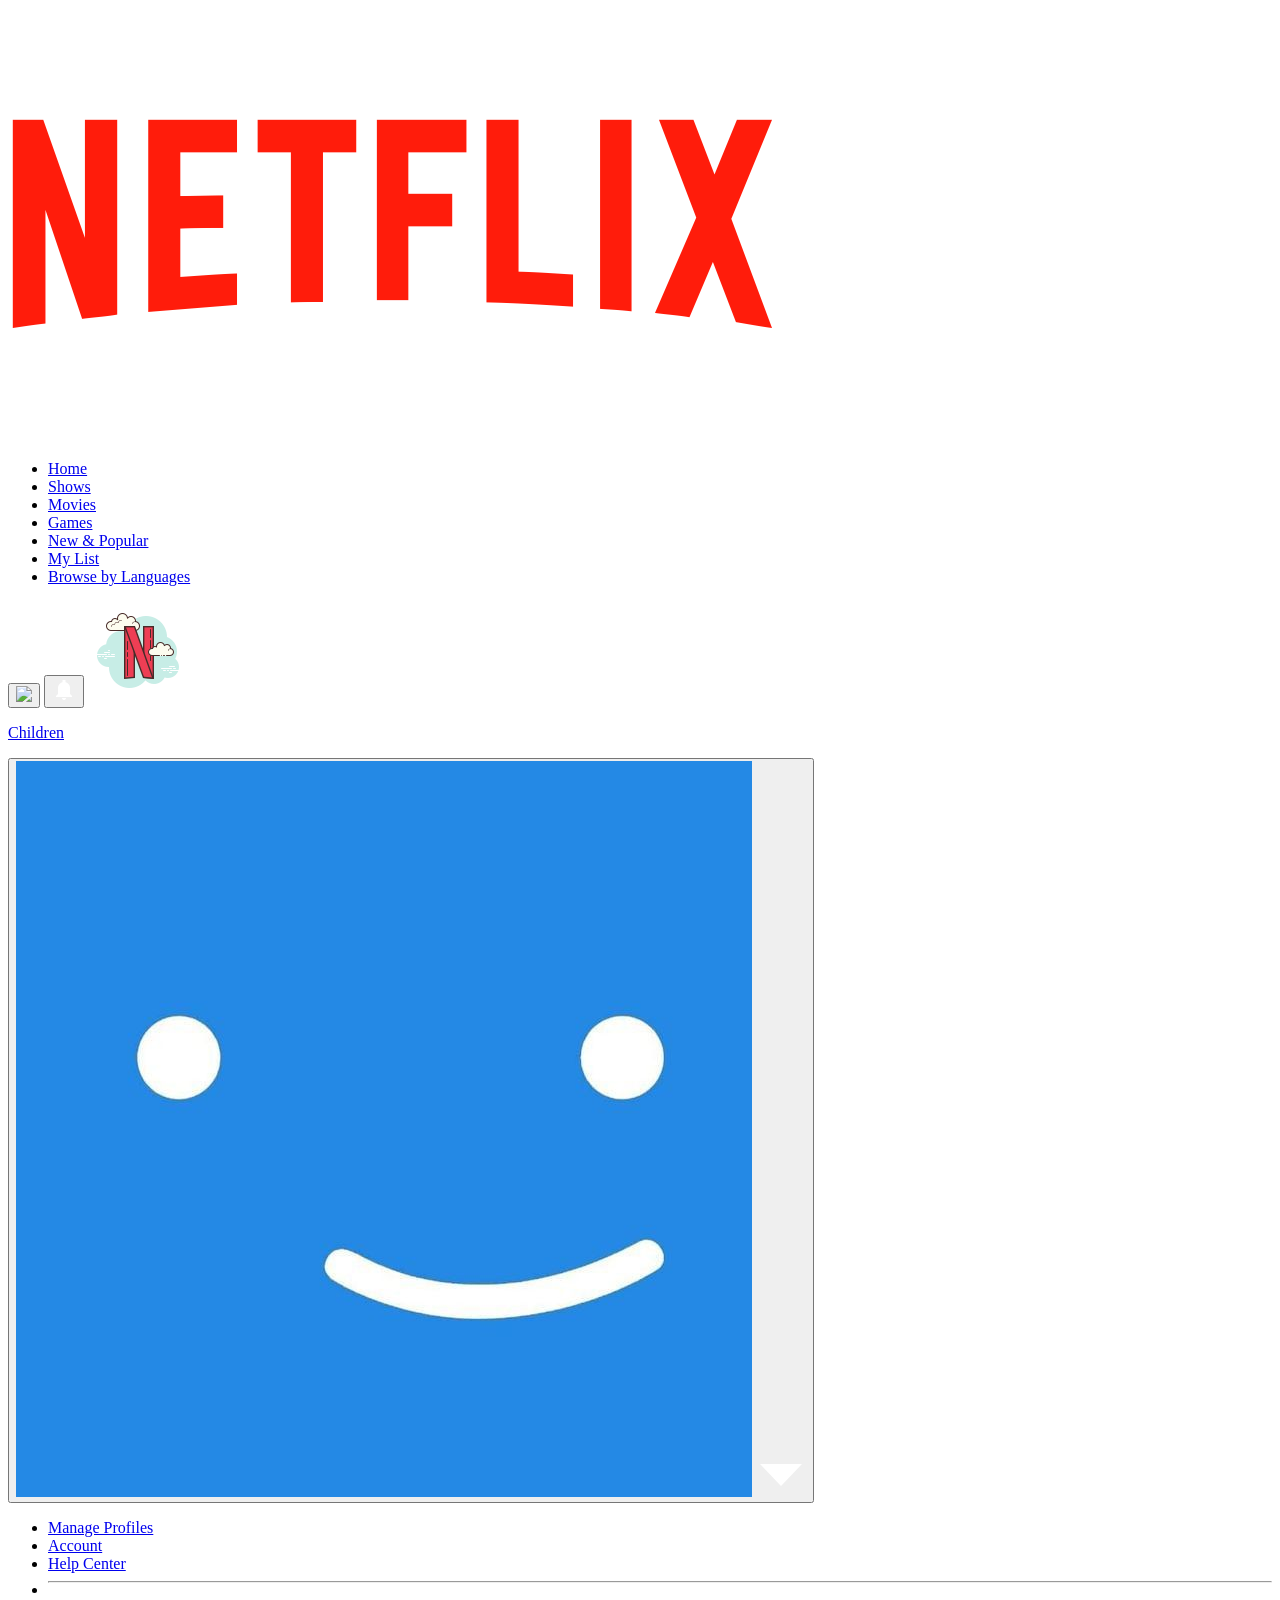
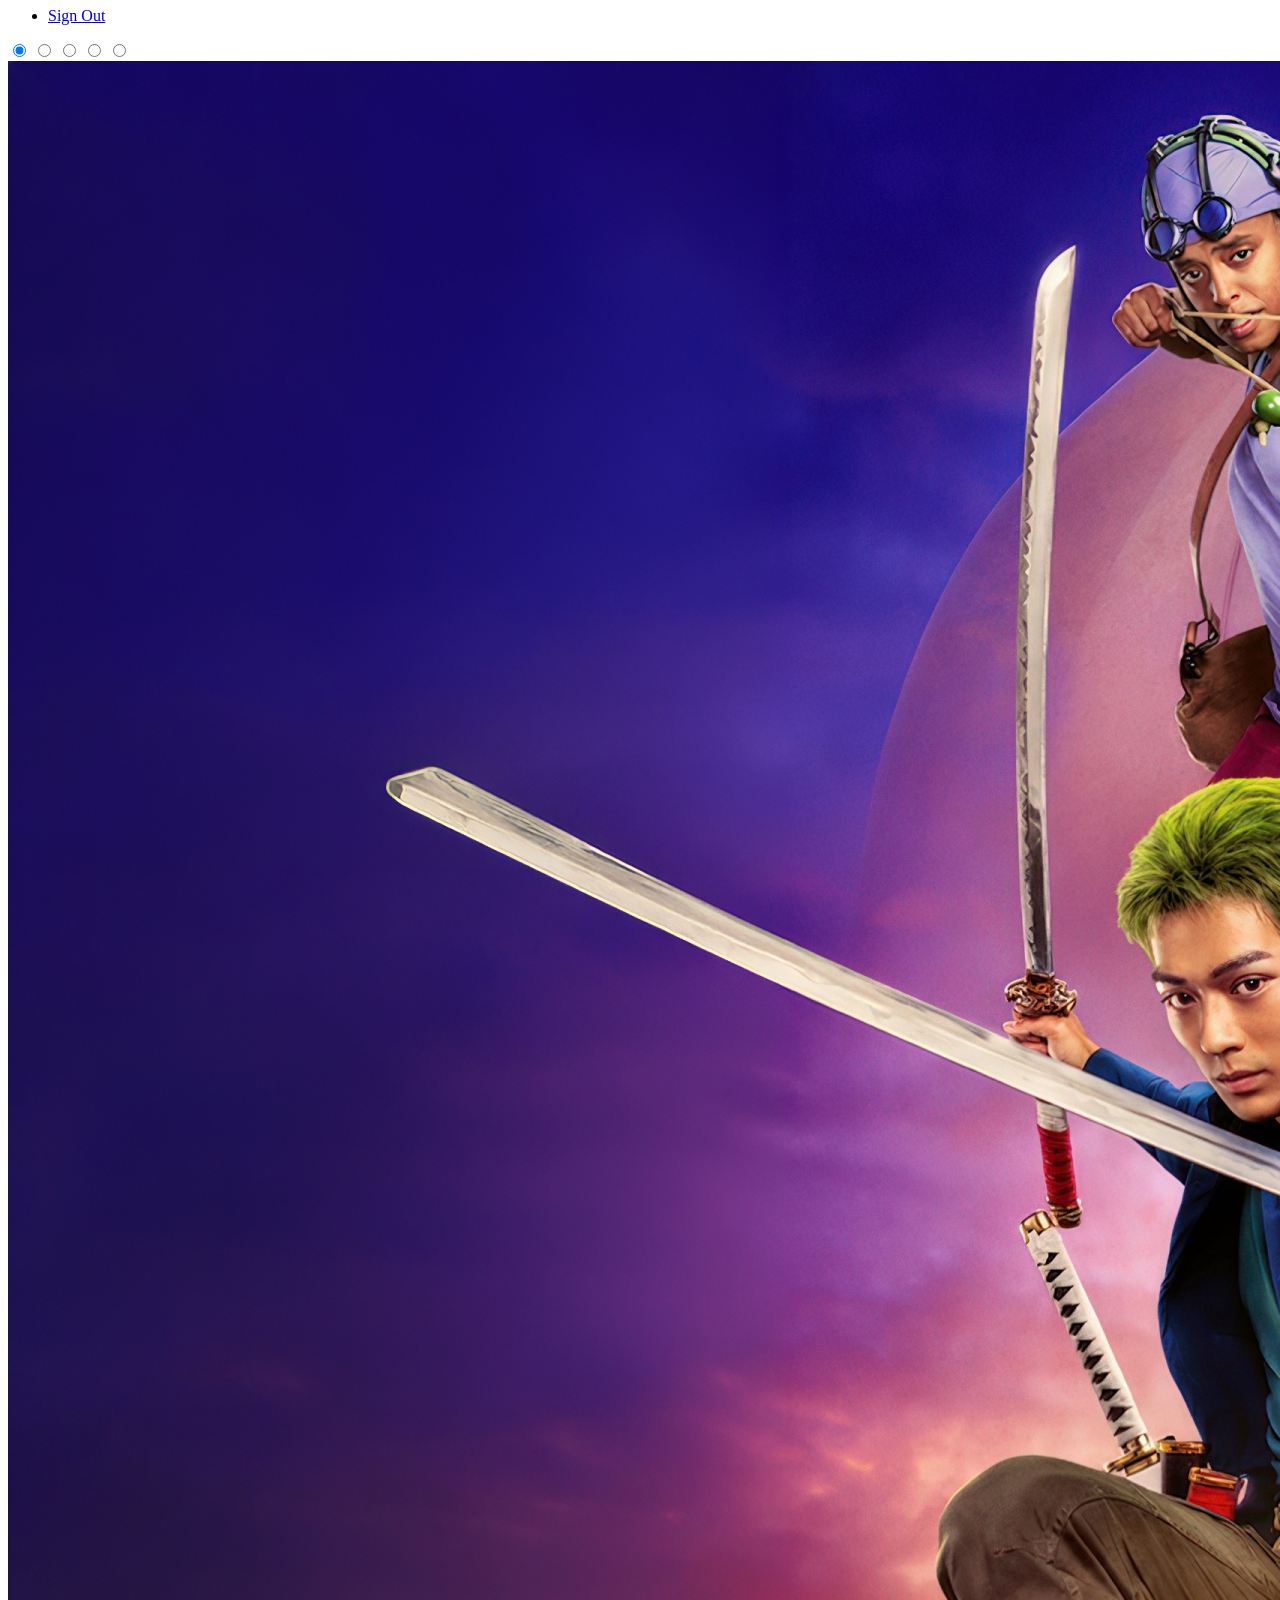
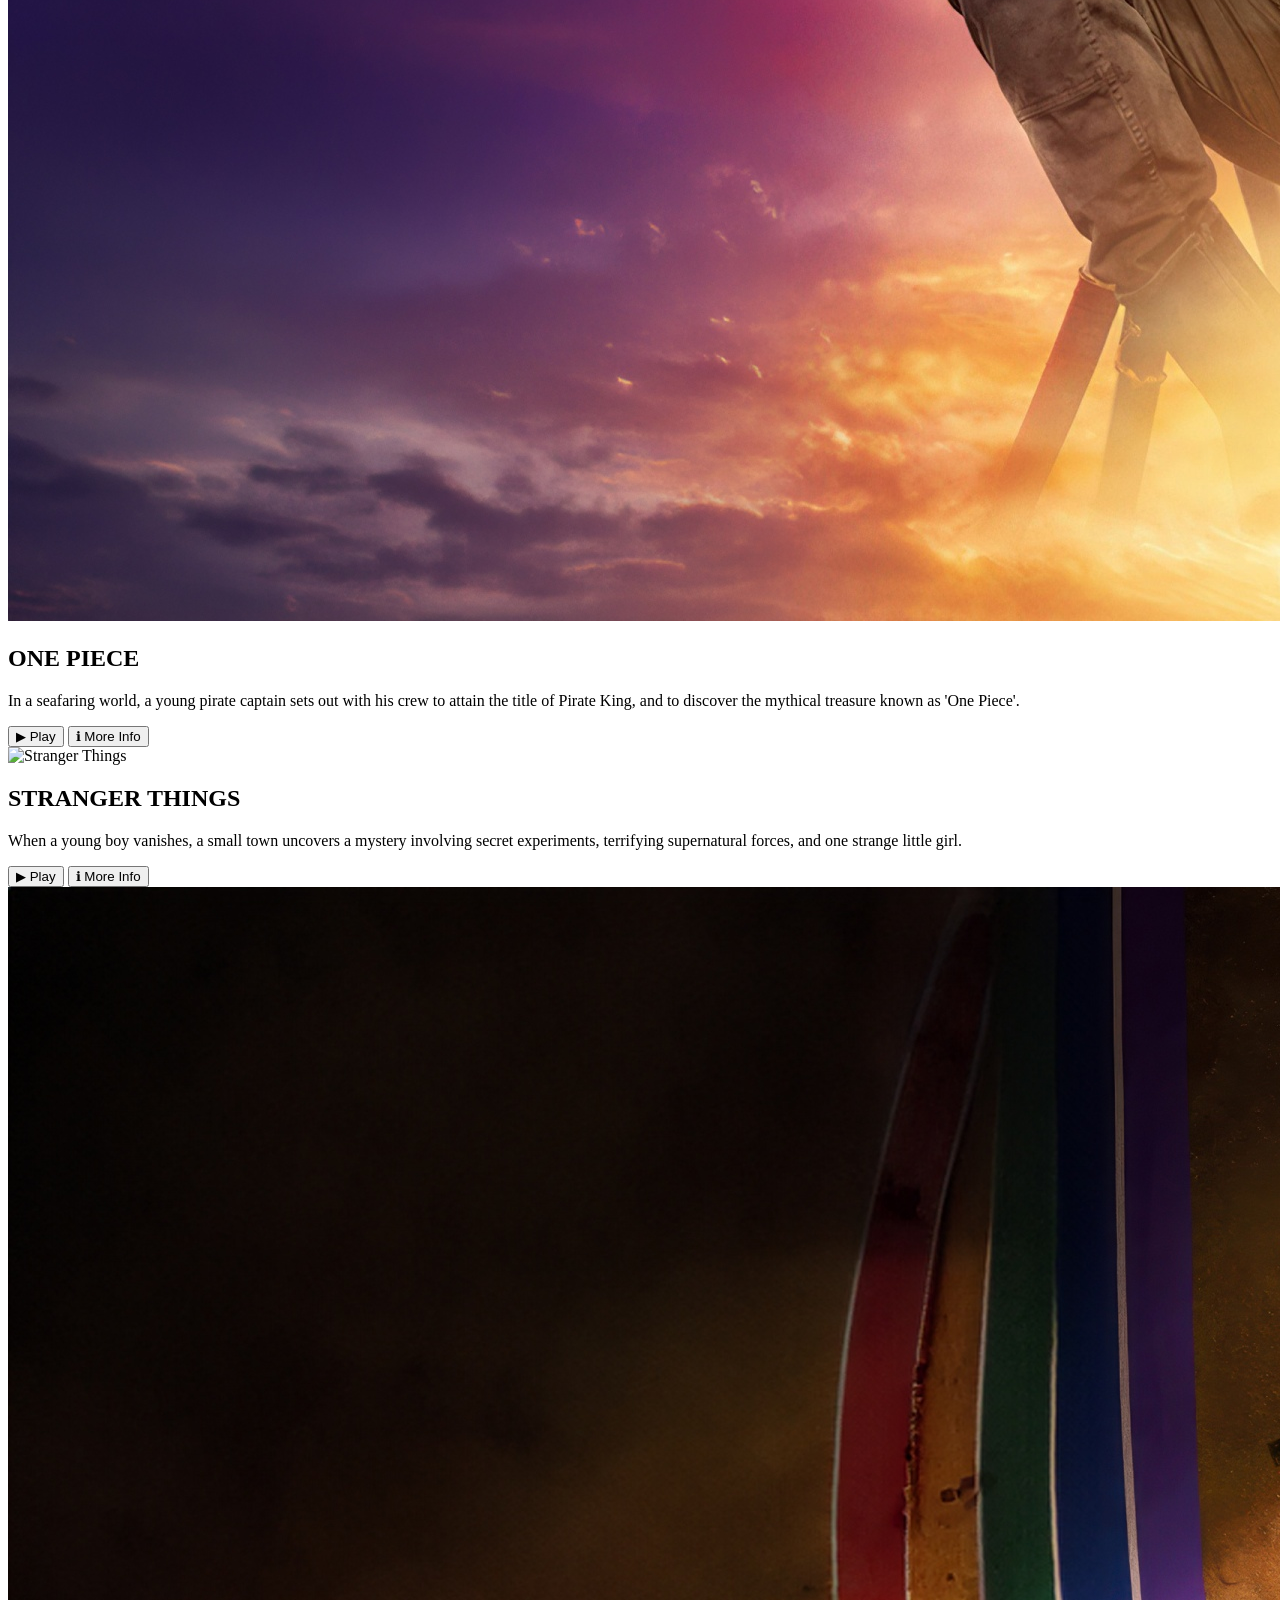
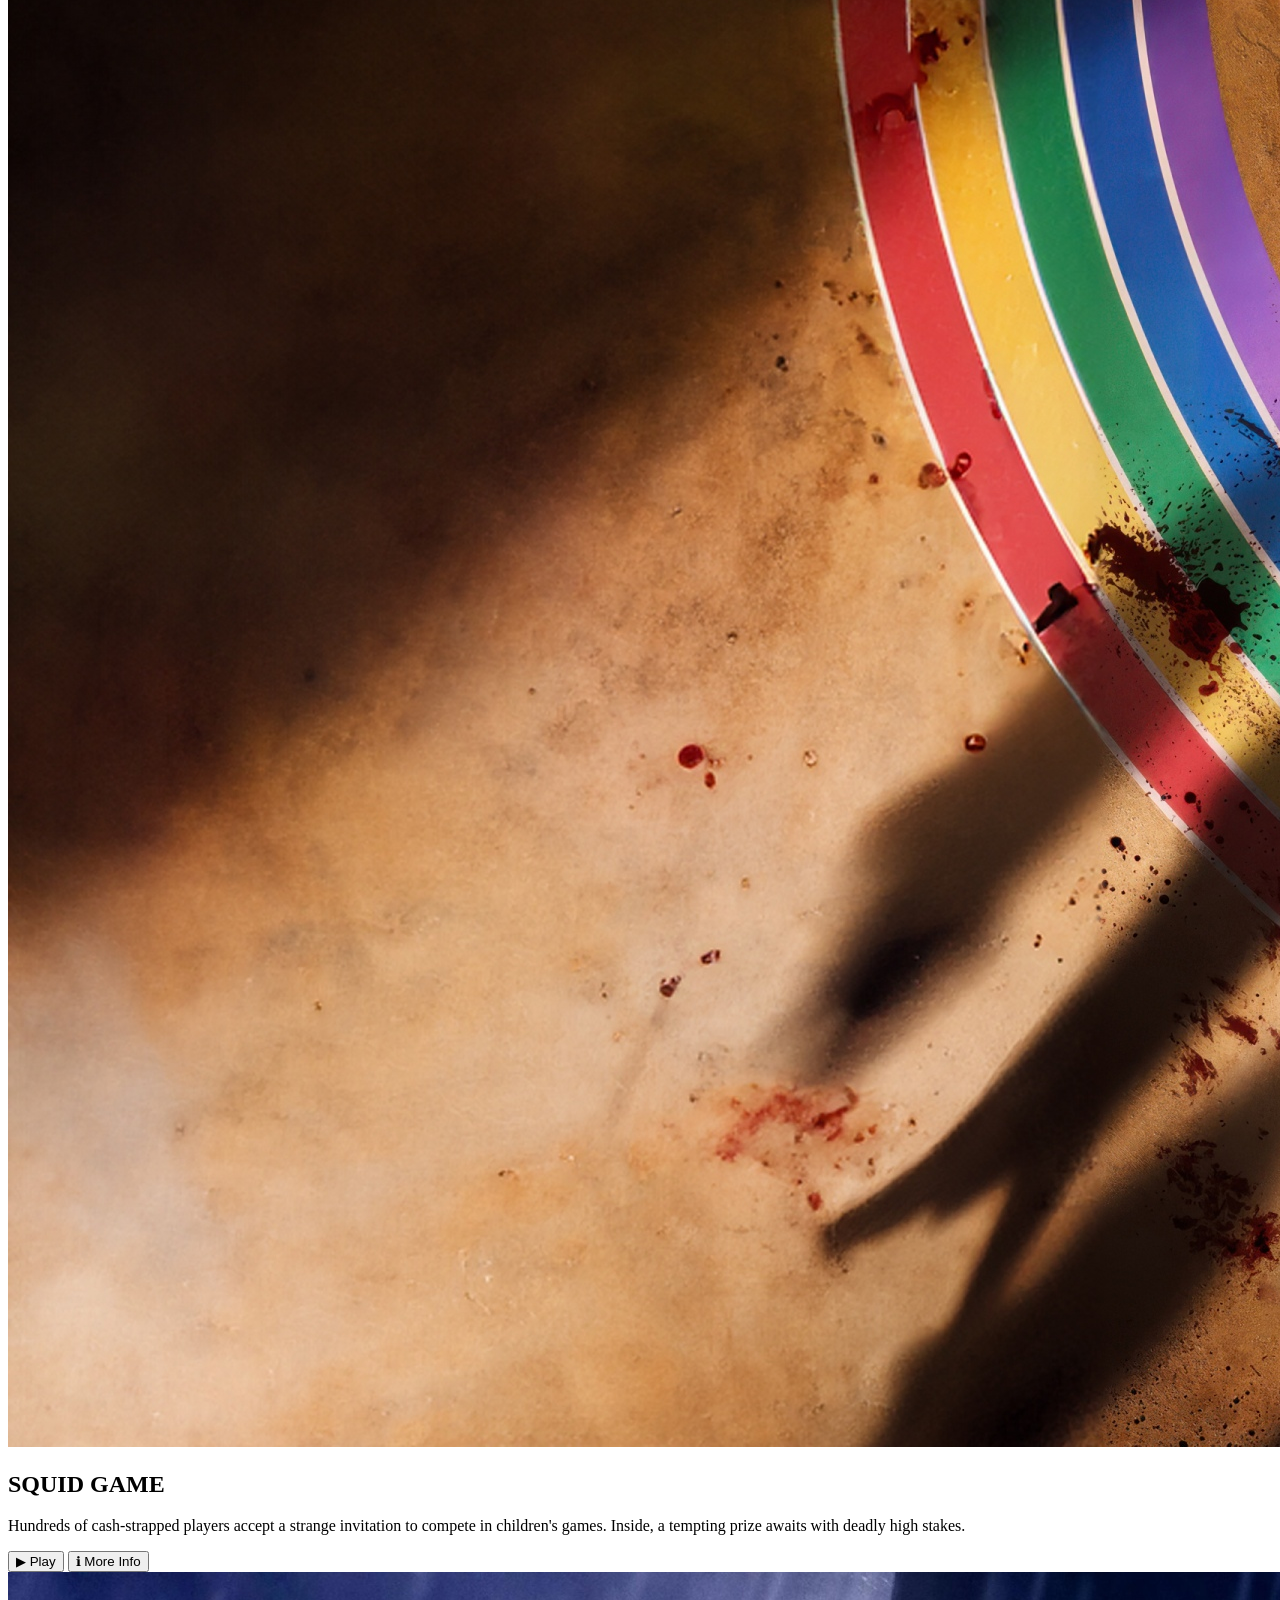
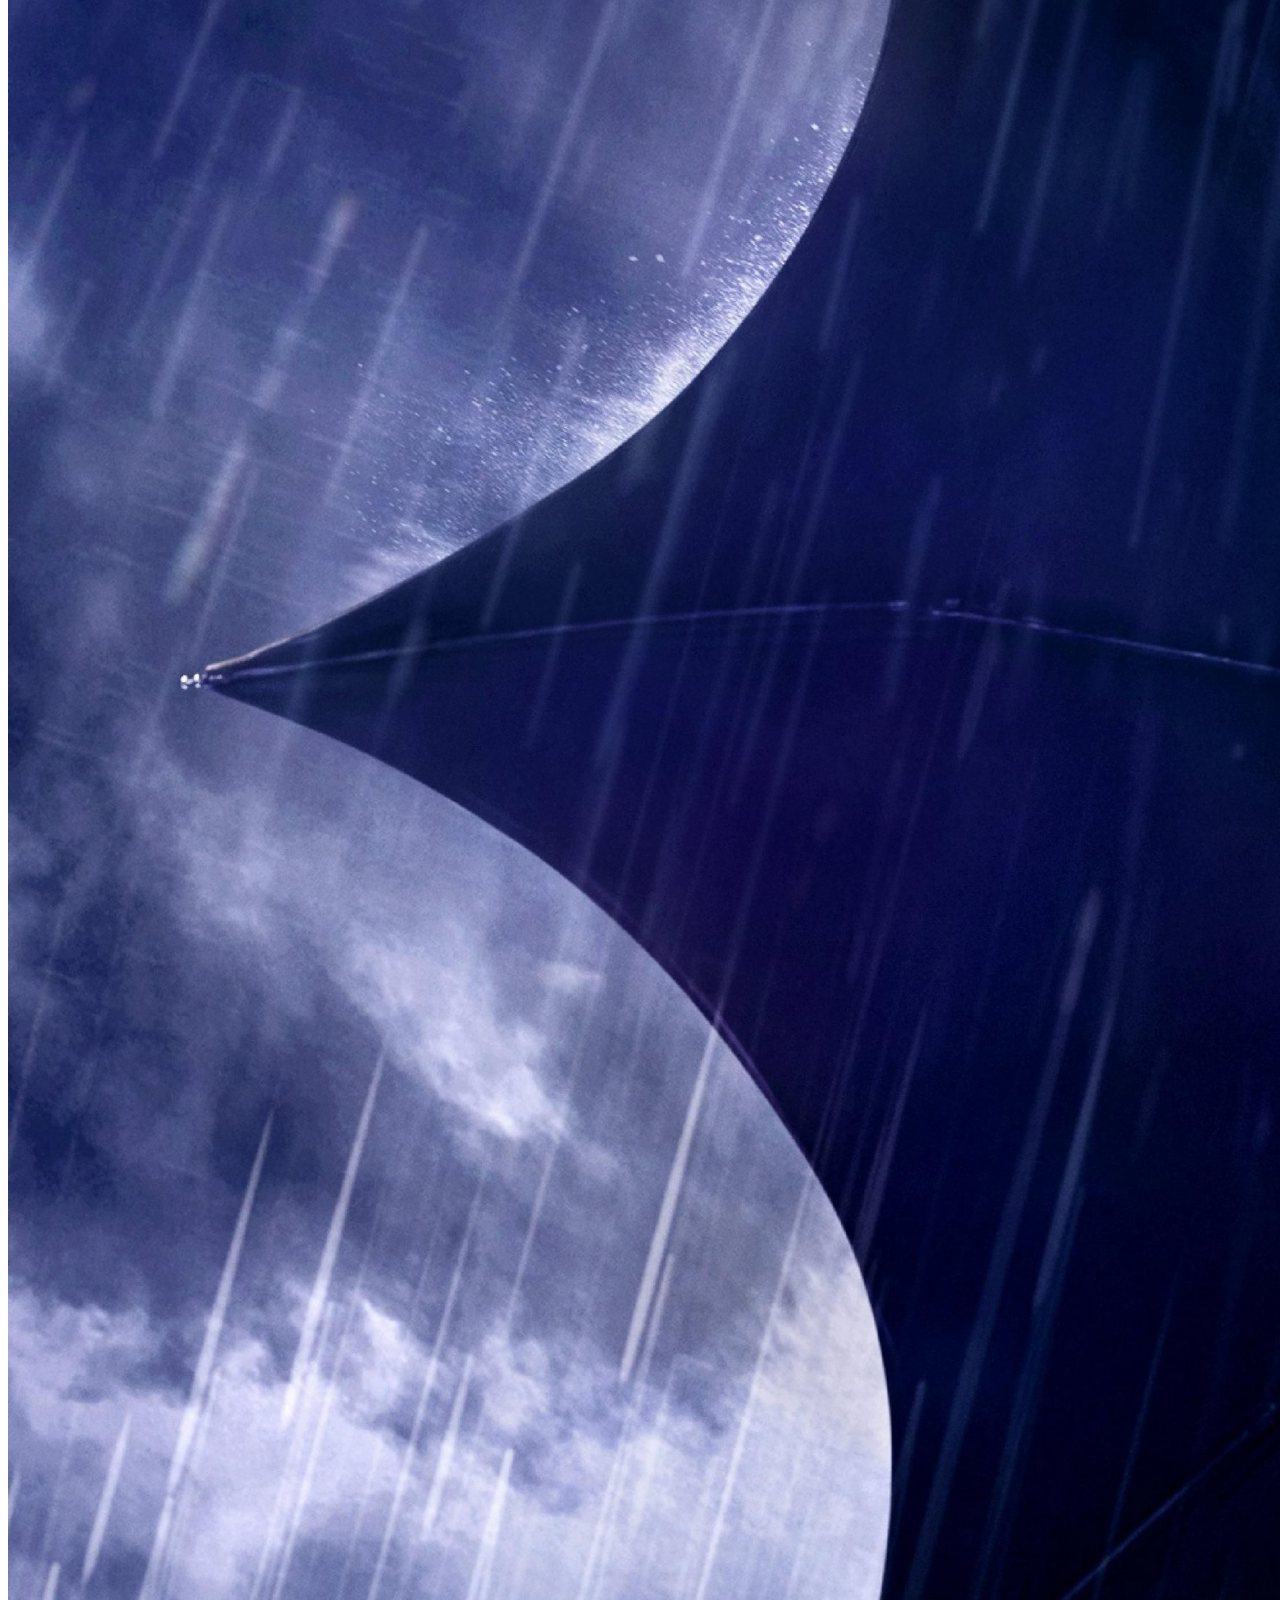
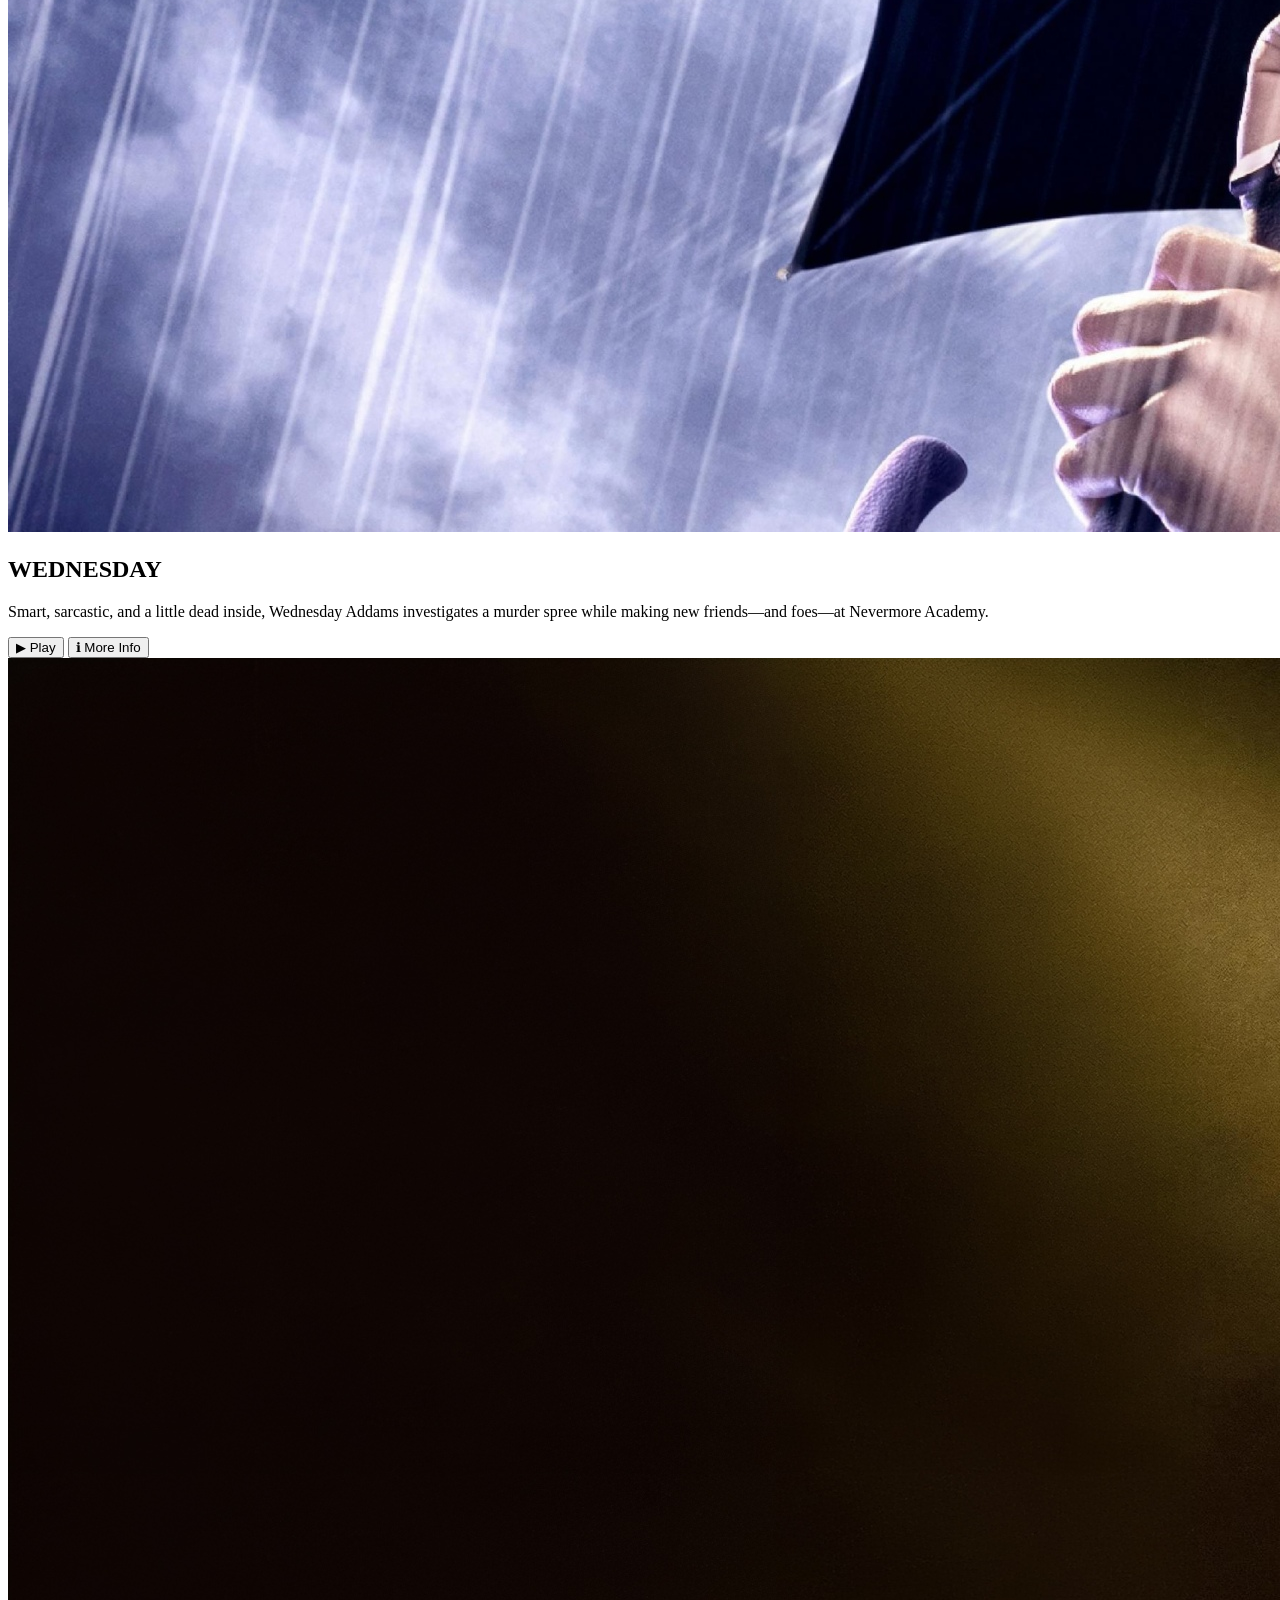
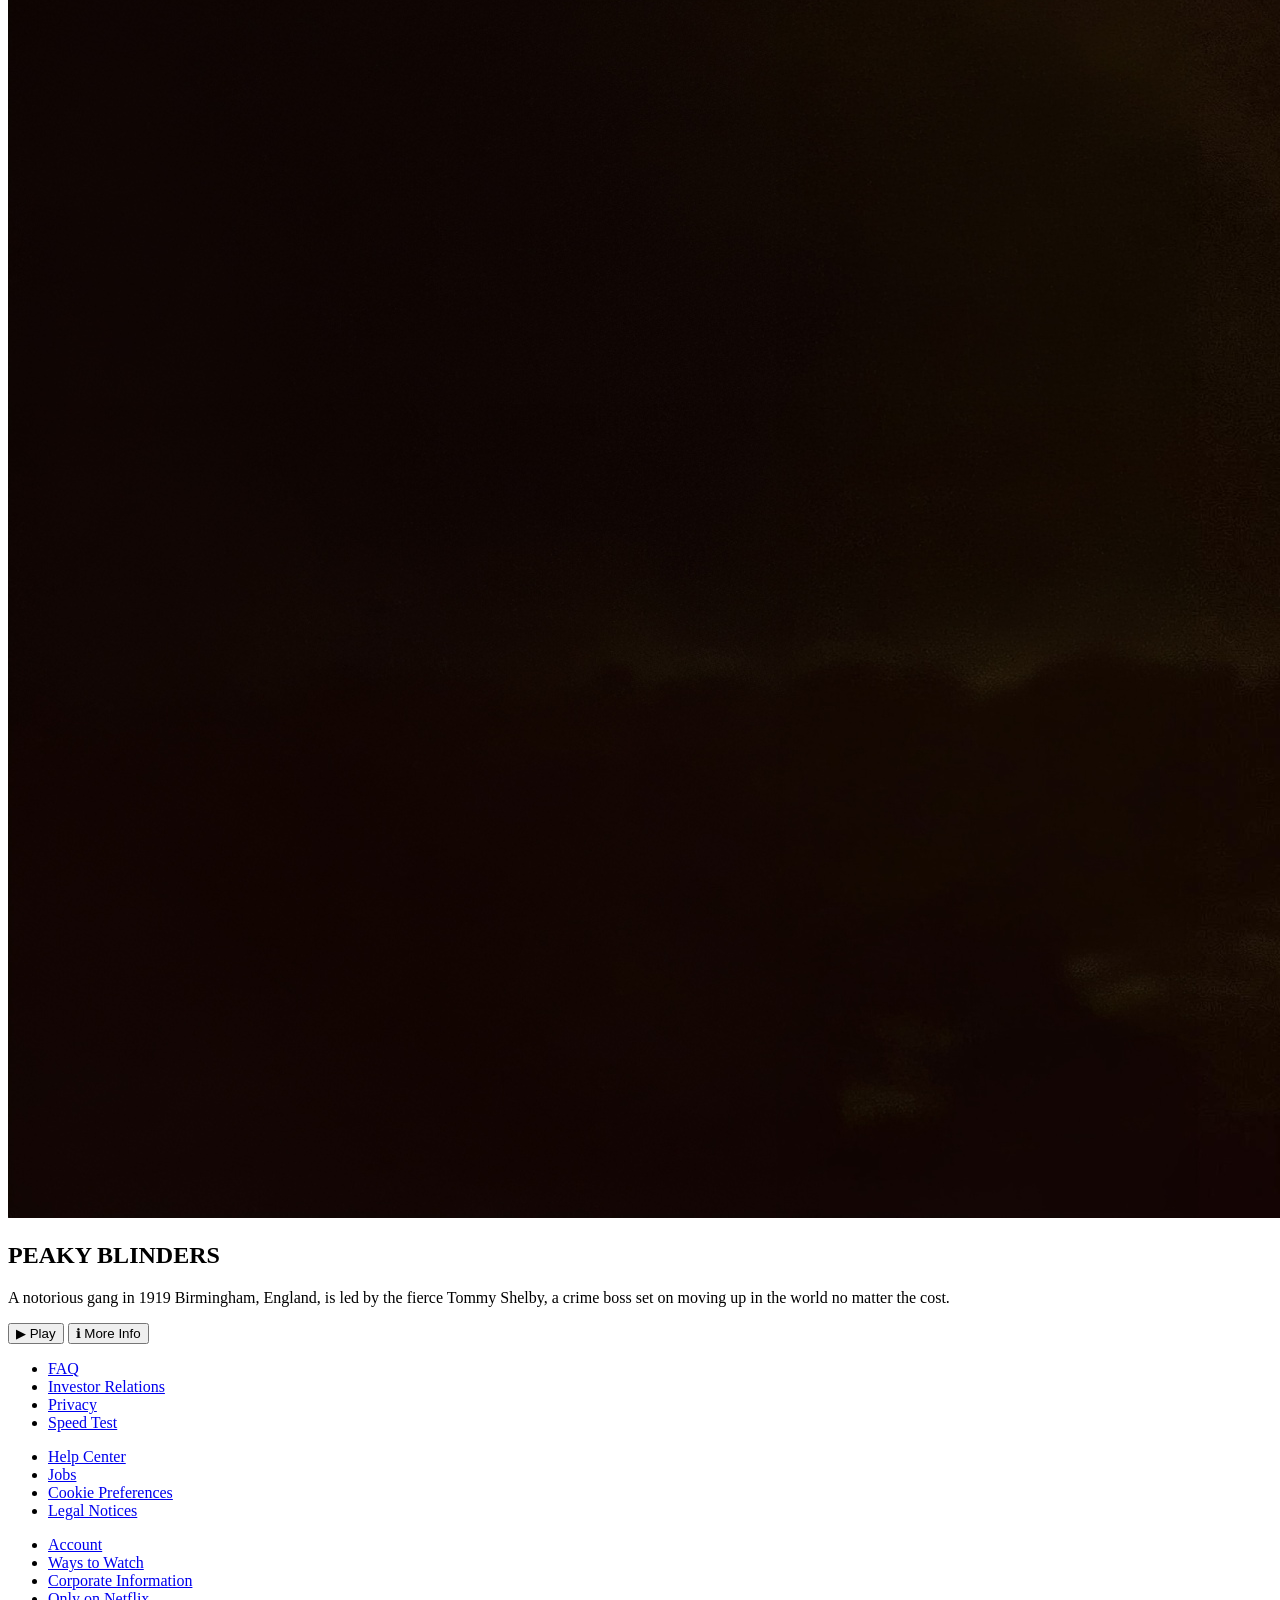
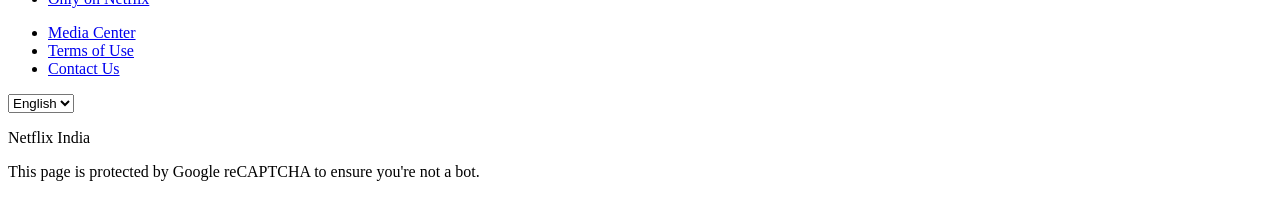
==== commit f520c0f5: "added files" ====
--- a/index.html
+++ b/index.html
@@ -1,8440 +1,264 @@
 <!DOCTYPE html>
 <html lang="en">
-
-<head>
-    <meta charset="UTF-8">
-    <meta name="viewport" content="width=device-width, initial-scale=1.0">
-    <title>Netflix</title>
-    <link rel="stylesheet" href="css/style.css">
-    <link rel="stylesheet" href="css/cards.css">
-    <link rel="stylesheet" href="css/responsive2.css">
-    <link rel="stylesheet" href="https://cdnjs.cloudflare.com/ajax/libs/font-awesome/6.5.1/css/all.min.css"
-        crossorigin="anonymous" referrerpolicy="no-referrer" />
-    <link rel="preconnect" href="https://fonts.googleapis.com">
-    <link rel="preconnect" href="https://fonts.gstatic.com" crossorigin>
-    <link href="https://fonts.googleapis.com/css2?family=Roboto:ital,wght@0,100..900;1,100..900&display=swap"
-        rel="stylesheet">
-</head>
-
 <body>
-
-    <!-- Starting content area from here  -->
-    <main class="content-area">
-
-        <!-- Continue watching section started here  -->
-
-         <section class="netflix-content">
-            <h2 class="section-title">Continue Watchig</h2>
-            <div class="cards-wrapper">
-                <div class="card">
-                    <img src="Images/Asian_TV/aliceinborderland.webp" alt="Lock Upp" class="card-img">
-                    <!-- Red Progress Line -->
-                    <div class="progress-container">
-                        <div class="progress-bar card-1"></div>
-                    </div>
-                    <!-- Started hover card part  -->
-                    <div class="hover-card">
-                        <div class="card-video">
-                            <video class="preview-video" muted loop autoplay preload="auto">
-                                <source src="Assets/Videos/Alice_in_borderland.mp4" type="video/mp4">
-                            </video>
-                            <div class="buttons">
-                                <a href="Assets/Videos/Alice_in_borderland.mp4" target="_parent">
-                                    <span class="play-btn">Play</span>
-                                </a>
-                                <i class="fa-solid fa-volume-xmark"></i>
-                            </div>
-                        </div>
-                        <!-- <a href="" target="">
-                                <div class="info">
-                                    <div class="action">
-                                        <div class="left-btn">
-                                            <i class="fa-solid fa-circle-play"></i>
-                                            <i class="fa-solid fa-plus"></i>
-                                            <i class="fa-regular fa-thumbs-up"></i>
-                                        </div>
-                                        <div class="right-btn">
-                                            <i class="fa-solid fa-chevron-down"></i>
-                                        </div>
-                                    </div>
-                                    <div class="meta">
-                                        <span class="rating">U/A 16+</span>
-                                        <span>35 Epsiodes</span>
-                                    </div>
-                                    <div class="genres">
-                                        Scandalous <span class="dot">•</span> Serial <span class="dot">•</span> Social
-                                        Experiment
-                                    </div>
-                                </div>
-                            </a> -->
-                    </div>
-                    <!-- Ended hover card part  -->
-                </div>
-
-                <div class="card">
-                    <img src="Images/Made_In_India/badsofbollywood.webp" alt="Lock Upp" class="card-img">
-                    <!-- Red Progress Line -->
-                    <div class="progress-container">
-                        <div class="progress-bar card-2"></div>
-                    </div>
-                    <!-- Started hover card part  -->
-                    <div class="hover-card">
-                        <div class="card-video">
-                            <video class="preview-video" muted loop autoplay preload="auto">
-                                <source src="Assets/Videos/Badass_of_bollywood.mp4" type="video/mp4">
-                            </video>
-                            <div class="buttons">
-                                <a href="Assets/Videos/Badass_of_bollywood.mp4" target="_parent">
-                                    <span class="play-btn">Play</span>
-                                </a>
-                                <i class="fa-solid fa-volume-xmark"></i>
-                            </div>
-                        </div>
-                        <!-- <a href="" target="">
-                                <div class="info">
-                                    <div class="action">
-                                        <div class="left-btn">
-                                            <i class="fa-solid fa-circle-play"></i>
-                                            <i class="fa-solid fa-plus"></i>
-                                            <i class="fa-regular fa-thumbs-up"></i>
-                                        </div>
-                                        <div class="right-btn">
-                                            <i class="fa-solid fa-chevron-down"></i>
-                                        </div>
-                                    </div>
-                                    <div class="meta">
-                                        <span class="rating">U/A 16+</span>
-                                        <span>35 Epsiodes</span>
-                                    </div>
-                                    <div class="genres">
-                                        Scandalous <span class="dot">•</span> Serial <span class="dot">•</span> Social
-                                        Experiment
-                                    </div>
-                                </div>
-                            </a> -->
-                    </div>
-                    <!-- Ended hover card part  -->
-                </div>
-
-                <div class="card">
-                    <img src="Images/International_TV/betterlate.webp" alt="Lock Upp" class="card-img">
-                    <!-- Red Progress Line -->
-                    <div class="progress-container">
-                        <div class="progress-bar card-3"></div>
-                    </div>
-                    <!-- Started hover card part  -->
-                    <div class="hover-card">
-                        <div class="card-video">
-                            <video class="preview-video" muted loop autoplay preload="auto">
-                                <source src="Assets/Videos/Better_late.mp4" type="video/mp4">
-                            </video>
-                            <div class="buttons">
-                                <a href="Assets/Videos/Better_late.mp4" target="_parent">
-                                    <span class="play-btn">Play</span>
-                                </a>
-                                <i class="fa-solid fa-volume-xmark"></i>
-                            </div>
-                        </div>
-                        <!-- <a href="" target="">
-                                <div class="info">
-                                    <div class="action">
-                                        <div class="left-btn">
-                                            <i class="fa-solid fa-circle-play"></i>
-                                            <i class="fa-solid fa-plus"></i>
-                                            <i class="fa-regular fa-thumbs-up"></i>
-                                        </div>
-                                        <div class="right-btn">
-                                            <i class="fa-solid fa-chevron-down"></i>
-                                        </div>
-                                    </div>
-                                    <div class="meta">
-                                        <span class="rating">U/A 16+</span>
-                                        <span>35 Epsiodes</span>
-                                    </div>
-                                    <div class="genres">
-                                        Scandalous <span class="dot">•</span> Serial <span class="dot">•</span> Social
-                                        Experiment
-                                    </div>
-                                </div>
-                            </a> -->
-                    </div>
-                    <!-- Ended hover card part  -->
-                </div>
-
-                <div class="card">
-                    <img src="Images/Anime/blackcover.webp" alt="Lock Upp" class="card-img">
-                    <!-- Red Progress Line -->
-                    <div class="progress-container">
-                        <div class="progress-bar card-4"></div>
-                    </div>
-                    <!-- Started hover card part  -->
-                    <div class="hover-card">
-                        <div class="card-video">
-                            <video class="preview-video" muted loop autoplay preload="auto">
-                                <source src="Assets/Videos/black_clover.mp4" type="video/mp4">
-                            </video>
-                            <div class="buttons">
-                                <a href="Assets/Videos/black_clover.mp4" target="_parent">
-                                    <span class="play-btn">Play</span>
-                                </a>
-                                <i class="fa-solid fa-volume-xmark"></i>
-                            </div>
-                        </div>
-                        <!-- <a href="" target="">
-                                <div class="info">
-                                    <div class="action">
-                                        <div class="left-btn">
-                                            <i class="fa-solid fa-circle-play"></i>
-                                            <i class="fa-solid fa-plus"></i>
-                                            <i class="fa-regular fa-thumbs-up"></i>
-                                        </div>
-                                        <div class="right-btn">
-                                            <i class="fa-solid fa-chevron-down"></i>
-                                        </div>
-                                    </div>
-                                    <div class="meta">
-                                        <span class="rating">U/A 16+</span>
-                                        <span>35 Epsiodes</span>
-                                    </div>
-                                    <div class="genres">
-                                        Scandalous <span class="dot">•</span> Serial <span class="dot">•</span> Social
-                                        Experiment
-                                    </div>
-                                </div>
-                            </a> -->
-                    </div>
-                    <!-- Ended hover card part  -->
-                </div>
-
-                <div class="card">
-                    <img src="Images/K_Dramas/bloodhounds.webp" alt="Lock Upp" class="card-img">
-                    <!-- Red Progress Line -->
-                    <div class="progress-container">
-                        <div class="progress-bar card-5"></div>
-                    </div>
-                    <!-- Started hover card part  -->
-                    <div class="hover-card">
-                        <div class="card-video">
-                            <video class="preview-video" muted loop autoplay preload="auto">
-                                <source src="Assets/Videos/Bloodhounds.mp4" type="video/mp4">
-                            </video>
-                            <div class="buttons">
-                                <a href="Assets/Videos/Bloodhounds.mp4" target="_parent">
-                                    <span class="play-btn">Play</span>
-                                </a>
-                                <i class="fa-solid fa-volume-xmark"></i>
-                            </div>
-                        </div>
-                        <!-- <a href="" target="">
-                                <div class="info">
-                                    <div class="action">
-                                        <div class="left-btn">
-                                            <i class="fa-solid fa-circle-play"></i>
-                                            <i class="fa-solid fa-plus"></i>
-                                            <i class="fa-regular fa-thumbs-up"></i>
-                                        </div>
-                                        <div class="right-btn">
-                                            <i class="fa-solid fa-chevron-down"></i>
-                                        </div>
-                                    </div>
-                                    <div class="meta">
-                                        <span class="rating">U/A 16+</span>
-                                        <span>35 Epsiodes</span>
-                                    </div>
-                                    <div class="genres">
-                                        Scandalous <span class="dot">•</span> Serial <span class="dot">•</span> Social
-                                        Experiment
-                                    </div>
-                                </div>
-                            </a> -->
-                    </div>
-                    <!-- Ended hover card part  -->
-                </div>
-
-                <div class="card">
-                    <img src="Images/Movie_Section/Action/1.webp" alt="Lock Upp" class="card-img">
-                    <!-- Red Progress Line -->
-                    <div class="progress-container">
-                        <div class="progress-bar card-6"></div>
-                    </div>
-                    <!-- Started hover card part  -->
-                    <div class="hover-card">
-                        <div class="card-video">
-                            <video class="preview-video" muted loop autoplay preload="auto">
-                                <source src="Assets/Videos/Border_2.mp4" type="video/mp4">
-                            </video>
-                            <div class="buttons">
-                                <a href="Assets/Videos/Border_2.mp4" target="_parent">
-                                    <span class="play-btn">Play</span>
-                                </a>
-                                <i class="fa-solid fa-volume-xmark"></i>
-                            </div>
-                        </div>
-                        <!-- <a href="" target="">
-                                <div class="info">
-                                    <div class="action">
-                                        <div class="left-btn">
-                                            <i class="fa-solid fa-circle-play"></i>
-                                            <i class="fa-solid fa-plus"></i>
-                                            <i class="fa-regular fa-thumbs-up"></i>
-                                        </div>
-                                        <div class="right-btn">
-                                            <i class="fa-solid fa-chevron-down"></i>
-                                        </div>
-                                    </div>
-                                    <div class="meta">
-                                        <span class="rating">U/A 16+</span>
-                                        <span>35 Epsiodes</span>
-                                    </div>
-                                    <div class="genres">
-                                        Scandalous <span class="dot">•</span> Serial <span class="dot">•</span> Social
-                                        Experiment
-                                    </div>
-                                </div>
-                            </a> -->
-                    </div>
-                    <!-- Ended hover card part  -->
-                </div>
-
-                <div class="card">
-                    <img src="Images/US_TV_Shows/bridgerton.webp" alt="Lock Upp" class="card-img">
-                    <!-- Red Progress Line -->
-                    <div class="progress-container">
-                        <div class="progress-bar card-7"></div>
-                    </div>
-                    <!-- Started hover card part  -->
-                    <div class="hover-card">
-                        <div class="card-video">
-                            <video class="preview-video" muted loop autoplay preload="auto">
-                                <source src="Assets/Videos/Bridgerton.mp4" type="video/mp4">
-                            </video>
-                            <div class="buttons">
-                                <a href="Assets/Videos/Bridgerton.mp4" target="_parent">
-                                    <span class="play-btn">Play</span>
-                                </a>
-                                <i class="fa-solid fa-volume-xmark"></i>
-                            </div>
-                        </div>
-                        <!-- <a href="" target="">
-                                <div class="info">
-                                    <div class="action">
-                                        <div class="left-btn">
-                                            <i class="fa-solid fa-circle-play"></i>
-                                            <i class="fa-solid fa-plus"></i>
-                                            <i class="fa-regular fa-thumbs-up"></i>
-                                        </div>
-                                        <div class="right-btn">
-                                            <i class="fa-solid fa-chevron-down"></i>
-                                        </div>
-                                    </div>
-                                    <div class="meta">
-                                        <span class="rating">U/A 16+</span>
-                                        <span>35 Epsiodes</span>
-                                    </div>
-                                    <div class="genres">
-                                        Scandalous <span class="dot">•</span> Serial <span class="dot">•</span> Social
-                                        Experiment
-                                    </div>
-                                </div>
-                            </a> -->
-                    </div>
-                    <!-- Ended hover card part  -->
-                </div>
-
-                <div class="card">
-                    <img src="Images/TV_Sci-Fic/eternallove.webp" alt="Lock Upp" class="card-img">
-                    <!-- Red Progress Line -->
-                    <div class="progress-container">
-                        <div class="progress-bar card-8"></div>
-                    </div>
-                    <!-- Started hover card part  -->
-                    <div class="hover-card">
-                        <div class="card-video">
-                            <video class="preview-video" muted loop autoplay preload="auto">
-                                <source src="Assets/Videos/Eternal_love.mp4" type="video/mp4">
-                            </video>
-                            <div class="buttons">
-                                <a href="Assets/Videos/Eternal_love.mp4" target="_parent">
-                                    <span class="play-btn">Play</span>
-                                </a>
-                                <i class="fa-solid fa-volume-xmark"></i>
-                            </div>
-                        </div>
-                        <!-- <a href="" target="">
-                                <div class="info">
-                                    <div class="action">
-                                        <div class="left-btn">
-                                            <i class="fa-solid fa-circle-play"></i>
-                                            <i class="fa-solid fa-plus"></i>
-                                            <i class="fa-regular fa-thumbs-up"></i>
-                                        </div>
-                                        <div class="right-btn">
-                                            <i class="fa-solid fa-chevron-down"></i>
-                                        </div>
-                                    </div>
-                                    <div class="meta">
-                                        <span class="rating">U/A 16+</span>
-                                        <span>35 Epsiodes</span>
-                                    </div>
-                                    <div class="genres">
-                                        Scandalous <span class="dot">•</span> Serial <span class="dot">•</span> Social
-                                        Experiment
-                                    </div>
-                                </div>
-                            </a> -->
-                    </div>
-                    <!-- Ended hover card part  -->
-                </div>
-
-                <div class="card">
-                    <img src="Images/Movie_Section/Drama/6.jpg" alt="Lock Upp" class="card-img">
-                    <!-- Red Progress Line -->
-                    <div class="progress-container">
-                        <div class="progress-bar card-9"></div>
-                    </div>
-                    <!-- Started hover card part  -->
-                    <div class="hover-card">
-                        <div class="card-video">
-                            <video class="preview-video" muted loop autoplay preload="auto">
-                                <source src="Assets/Videos/Ikka.mp4" type="video/mp4">
-                            </video>
-                            <div class="buttons">
-                                <a href="Assets/Videos/Ikka.mp4" target="_parent">
-                                    <span class="play-btn">Play</span>
-                                </a>
-                                <i class="fa-solid fa-volume-xmark"></i>
-                            </div>
-                        </div>
-                        <!-- <a href="" target="">
-                                <div class="info">
-                                    <div class="action">
-                                        <div class="left-btn">
-                                            <i class="fa-solid fa-circle-play"></i>
-                                            <i class="fa-solid fa-plus"></i>
-                                            <i class="fa-regular fa-thumbs-up"></i>
-                                        </div>
-                                        <div class="right-btn">
-                                            <i class="fa-solid fa-chevron-down"></i>
-                                        </div>
-                                    </div>
-                                    <div class="meta">
-                                        <span class="rating">U/A 16+</span>
-                                        <span>35 Epsiodes</span>
-                                    </div>
-                                    <div class="genres">
-                                        Scandalous <span class="dot">•</span> Serial <span class="dot">•</span> Social
-                                        Experiment
-                                    </div>
-                                </div>
-                            </a> -->
-                    </div>
-                    <!-- Ended hover card part  -->
-                </div>
-
-                <div class="card">
-                    <img src="Images/Made_In_India/luckybaskhar.webp" alt="Lock Upp" class="card-img">
-                    <!-- Red Progress Line -->
-                    <div class="progress-container">
-                        <div class="progress-bar card-10"></div>
-                    </div>
-                    <!-- Started hover card part  -->
-                    <div class="hover-card">
-                        <div class="card-video">
-                            <video class="preview-video" muted loop autoplay preload="auto">
-                                <source src="Assets/Videos/Lucky_bhaskar.mp4" type="video/mp4">
-                            </video>
-                            <div class="buttons">
-                                <a href="Assets/Videos/Lucky_bhaskar.mp4" target="_parent">
-                                    <span class="play-btn">Play</span>
-                                </a>
-                                <i class="fa-solid fa-volume-xmark"></i>
-                            </div>
-                        </div>
-                        <!-- <a href="" target="">
-                                <div class="info">
-                                    <div class="action">
-                                        <div class="left-btn">
-                                            <i class="fa-solid fa-circle-play"></i>
-                                            <i class="fa-solid fa-plus"></i>
-                                            <i class="fa-regular fa-thumbs-up"></i>
-                                        </div>
-                                        <div class="right-btn">
-                                            <i class="fa-solid fa-chevron-down"></i>
-                                        </div>
-                                    </div>
-                                    <div class="meta">
-                                        <span class="rating">U/A 16+</span>
-                                        <span>35 Epsiodes</span>
-                                    </div>
-                                    <div class="genres">
-                                        Scandalous <span class="dot">•</span> Serial <span class="dot">•</span> Social
-                                        Experiment
-                                    </div>
-                                </div>
-                            </a> -->
-                    </div>
-                    <!-- Ended hover card part  -->
-                </div>
-            </div>
-        </section>
-
-        <!-- Continue watching section ended here  -->
+    <header class="navbar">
+        <a href="index.html" target="_self">
+            <img class="nav-logo" src="Images/Netflix Logo.png">
+        </a>
+        <nav class="nav-main">
+            <ul class="nav-conatainer">
+                <li class="nav-links"><a href="#" class="active">Home</a></li>
+                <li class="nav-links"><a href="#" class="active">Shows</a></li>
+                <li class="nav-links"><a href="#" class="active">Movies</a></li>
+                <li class="nav-links"><a href="#" class="active">Games</a></li>
+                <li class="nav-links"><a href="#" class="active">New & Popular</a></li>
+                <li class="nav-links"><a href="#" class="active">My List</a></li>
+                <li class="nav-links"><a href="#" class="active">Browse by Languages</a></li>
+            </ul>
+        </nav>
+        <div class="nav-secondary">
+            <button class="nav-button"><img class="nav-search" src="Images/Search Icon.png"></button>
+            <button class="nav-button"><img class="nav-bell" src="Images/Notification Bell.png"></button>
+            <a class="kids_section" href="#"><img class="kids-section-logo" src="Images/Kid's Section Logo.png"><p class="children">Children</p></a>
+            <div class="account-related">
+                <button class="account-related-button">
+                <img class="user-account-logo" src="Images/User Account Logo.jpg"> 
+                <img class="down-arrow" src="Images/Down Arrow.png">
+                </button>
+                <div class="settings">
+                    <ul>
+                        <li><a href="#">Manage Profiles</a></li>
+                        <li><a href="#">Account</a></li>
+                        <li><a href="#">Help Center</a></li>
+                        <li><hr></li>
+                        <li><a href="#">Sign Out</a></li>
+                    </ul>
+                </div>
+            </div>
+        </div>
+    </header>
+
+
+
+    <section class="hero">
+                
+        <div class="slider">
+
+            <input type="radio" name="slide" id="slide1" checked>
+            <input type="radio" name="slide" id="slide2">
+            <input type="radio" name="slide" id="slide3">
+            <input type="radio" name="slide" id="slide4">
+            <input type="radio" name="slide" id="slide5">
+
+            <div class="slides">
+
+                <div class="slide">
+                    <img src="Images/hero_1.jpg" alt="One Piece">
+                    <div class="hero-overlay"></div>
+                    <div class="hero-content">
+                        <h1 class="hero-title">ONE PIECE</h1>
+                        <p class="hero-description">
+                            In a seafaring world, a young pirate captain sets out with his crew to attain the title of Pirate King, and to discover the mythical treasure known as 'One Piece'.
+                        </p>
+                        <div class="hero-buttons">
+                            <button class="btn btn-play"><span class="icon">▶</span> Play</button>
+                            <button class="btn btn-info"><span class="icon">ℹ</span> More Info</button>
+                        </div>
+                    </div>
+                </div>
+
+                <div class="slide">
+                    <img src="Images/hero_2.jpg" alt="Stranger Things">
+                    <div class="hero-overlay"></div>
+                    <div class="hero-content">
+                        <h1 class="hero-title">STRANGER THINGS</h1>
+                        <p class="hero-description">
+                            When a young boy vanishes, a small town uncovers a mystery involving secret experiments, terrifying supernatural forces, and one strange little girl.
+                        </p>
+                        <div class="hero-buttons">
+                            <button class="btn btn-play"><span class="icon">▶</span> Play</button>
+                            <button class="btn btn-info"><span class="icon">ℹ</span> More Info</button>
+                        </div>
+                    </div>
+                </div>
+
+                <div class="slide">
+                    <img src="Images/hero_3.jpg" alt="Squid Game">
+                    <div class="hero-overlay"></div>
+                    <div class="hero-content">
+                        <h1 class="hero-title">SQUID GAME</h1>
+                        <p class="hero-description">
+                            Hundreds of cash-strapped players accept a strange invitation to compete in children's games. Inside, a tempting prize awaits with deadly high stakes.
+                        </p>
+                        <div class="hero-buttons">
+                            <button class="btn btn-play"><span class="icon">▶</span> Play</button>
+                            <button class="btn btn-info"><span class="icon">ℹ</span> More Info</button>
+                        </div>
+                    </div>
+                </div>
+
+                <div class="slide">
+                    <img src="Images/hero_4.jpg" alt="Wednesday">
+                    <div class="hero-overlay"></div>
+                    <div class="hero-content">
+                        <h1 class="hero-title">WEDNESDAY</h1>
+                        <p class="hero-description">
+                            Smart, sarcastic, and a little dead inside, Wednesday Addams investigates a murder spree while making new friends—and foes—at Nevermore Academy.
+                        </p>
+                        <div class="hero-buttons">
+                            <button class="btn btn-play"><span class="icon">▶</span> Play</button>
+                            <button class="btn btn-info"><span class="icon">ℹ</span> More Info</button>
+                        </div>
+                    </div>
+                </div>
+
+                <div class="slide">
+                    <img src="Images/hero_5.jpg" alt="Show 5">
+                    <div class="hero-overlay"></div>
+                    <div class="hero-content">
+                        <h1 class="hero-title">PEAKY BLINDERS</h1>
+                        <p class="hero-description">
+                            A notorious gang in 1919 Birmingham, England, is led by the fierce Tommy Shelby, a crime boss set on moving up in the world no matter the cost.
+                        </p>
+                        <div class="hero-buttons">
+                            <button class="btn btn-play"><span class="icon">▶</span> Play</button>
+                            <button class="btn btn-info"><span class="icon">ℹ</span> More Info</button>
+                        </div>
+                    </div>
+                </div>
+                
+            </div>
+
+            <div class="navigation-dots">
+                <label for="slide1" class="dot"></label>
+                <label for="slide2" class="dot"></label>
+                <label for="slide3" class="dot"></label>
+                <label for="slide4" class="dot"></label>
+                <label for="slide5" class="dot"></label>
+            </div>
         
-        <!-- First section started here -->
-
-        <section class="netflix-content">
-            <h2 class="section-title">New on Netflix</h2>
-            <div class="cards-wrapper">
-                <div class="card">
-                    <img src="Images/New_Added/lockup.webp" alt="Lock Upp" class="card-img">
-                    <!-- Started hover card part  -->
-                    <div class="hover-card">
-                        <div class="card-video">
-                            <video class="preview-video" muted loop autoplay preload="auto">
-                                <source src="Assets/Videos/Lockup_season_2.mp4" type="video/mp4">
-                            </video>
-                            <div class="buttons">
-                                <a href="Assets/Videos/Lockup_season_2.mp4" target="_parent">
-                                    <span class="play-btn">Play</span>
-                                </a>
-                                <i class="fa-solid fa-volume-xmark"></i>
-                            </div>
-                        </div>
-                        <!-- <a href="" target="">
-                                <div class="info">
-                                    <div class="action">
-                                        <div class="left-btn">
-                                            <i class="fa-solid fa-circle-play"></i>
-                                            <i class="fa-solid fa-plus"></i>
-                                            <i class="fa-regular fa-thumbs-up"></i>
-                                        </div>
-                                        <div class="right-btn">
-                                            <i class="fa-solid fa-chevron-down"></i>
-                                        </div>
-                                    </div>
-                                    <div class="meta">
-                                        <span class="rating">U/A 16+</span>
-                                        <span>35 Epsiodes</span>
-                                    </div>
-                                    <div class="genres">
-                                        Scandalous <span class="dot">•</span> Serial <span class="dot">•</span> Social
-                                        Experiment
-                                    </div>
-                                </div>
-                            </a> -->
-                    </div>
-                    <!-- Ended hover card part  -->
-                </div>
-
-                <div class="card">
-                    <img src="Images/New_Added/gattakusthi.webp" alt="Lock Upp" class="card-img">
-                    <!-- Started hover card part  -->
-                    <div class="hover-card">
-                        <div class="card-video">
-                            <video class="preview-video" muted loop autoplay preload="auto">
-                                <source src="Assets/Videos/Lockup_season_2.mp4" type="video/mp4">
-                            </video>
-                            <div class="buttons">
-                                <a href="Assets/Videos/Lockup_season_2.mp4" target="_parent">
-                                    <span class="play-btn">Play</span>
-                                </a>
-                                <i class="fa-solid fa-volume-xmark"></i>
-                            </div>
-                        </div>
-                        <!-- <a href="" target="">
-                                <div class="info">
-                                    <div class="action">
-                                        <div class="left-btn">
-                                            <i class="fa-solid fa-circle-play"></i>
-                                            <i class="fa-solid fa-plus"></i>
-                                            <i class="fa-regular fa-thumbs-up"></i>
-                                        </div>
-                                        <div class="right-btn">
-                                            <i class="fa-solid fa-chevron-down"></i>
-                                        </div>
-                                    </div>
-                                    <div class="meta">
-                                        <span class="rating">U/A 16+</span>
-                                        <span>35 Epsiodes</span>
-                                    </div>
-                                    <div class="genres">
-                                        Scandalous <span class="dot">•</span> Serial <span class="dot">•</span> Social
-                                        Experiment
-                                    </div>
-                                </div>
-                            </a>  -->
-                    </div>
-                    <!-- Ended hover card part  -->
-                </div>
-
-                <div class="card">
-                    <img src="Images/New_Added/badlyinlove.webp" alt="Lock Upp" class="card-img">
-                    <!-- Started hover card part  -->
-                    <div class="hover-card">
-                        <div class="card-video">
-                            <video class="preview-video" muted loop autoplay preload="auto">
-                                <source src="Assets/Videos/Lockup_season_2.mp4" type="video/mp4">
-                            </video>
-                            <div class="buttons">
-                                <a href="Assets/Videos/Lockup_season_2.mp4" target="_parent">
-                                    <span class="play-btn">Play</span>
-                                </a>
-                                <i class="fa-solid fa-volume-xmark"></i>
-                            </div>
-                        </div>
-                        <!-- <a href="" target="">
-                                <div class="info">
-                                    <div class="action">
-                                        <div class="left-btn">
-                                            <i class="fa-solid fa-circle-play"></i>
-                                            <i class="fa-solid fa-plus"></i>
-                                            <i class="fa-regular fa-thumbs-up"></i>
-                                        </div>
-                                        <div class="right-btn">
-                                            <i class="fa-solid fa-chevron-down"></i>
-                                        </div>
-                                    </div>
-                                    <div class="meta">
-                                        <span class="rating">U/A 16+</span>
-                                        <span>35 Epsiodes</span>
-                                    </div>
-                                    <div class="genres">
-                                        Scandalous <span class="dot">•</span> Serial <span class="dot">•</span> Social
-                                        Experiment
-                                    </div>
-                                </div>
-                            </a> -->
-                    </div>
-                    <!-- Ended hover card part  -->
-                </div>
-
-                <div class="card">
-                    <img src="Images/New_Added/betterlate.webp" alt="Lock Upp" class="card-img">
-                    <!-- Started hover card part  -->
-                    <div class="hover-card">
-                        <div class="card-video">
-                            <video class="preview-video" muted loop autoplay preload="auto">
-                                <source src="Assets/Videos/Lockup_season_2.mp4" type="video/mp4">
-                            </video>
-                            <div class="buttons">
-                                <a href="Assets/Videos/Lockup_season_2.mp4" target="_parent">
-                                    <span class="play-btn">Play</span>
-                                </a>
-                                <i class="fa-solid fa-volume-xmark"></i>
-                            </div>
-                        </div>
-                        <!-- <a href="" target="">
-                                <div class="info">
-                                    <div class="action">
-                                        <div class="left-btn">
-                                            <i class="fa-solid fa-circle-play"></i>
-                                            <i class="fa-solid fa-plus"></i>
-                                            <i class="fa-regular fa-thumbs-up"></i>
-                                        </div>
-                                        <div class="right-btn">
-                                            <i class="fa-solid fa-chevron-down"></i>
-                                        </div>
-                                    </div>
-                                    <div class="meta">
-                                        <span class="rating">U/A 16+</span>
-                                        <span>35 Epsiodes</span>
-                                    </div>
-                                    <div class="genres">
-                                        Scandalous <span class="dot">•</span> Serial <span class="dot">•</span> Social
-                                        Experiment
-                                    </div>
-                                </div>
-                            </a> -->
-                    </div>
-                    <!-- Ended hover card part  -->
-                </div>
-
-                <div class="card">
-                    <img src="Images/New_Added/aoashi.webp" alt="Lock Upp" class="card-img">
-                    <!-- Started hover card part  -->
-                    <div class="hover-card">
-                        <div class="card-video">
-                            <video class="preview-video" muted loop autoplay preload="auto">
-                                <source src="Assets/Videos/Lockup_season_2.mp4" type="video/mp4">
-                            </video>
-                            <div class="buttons">
-                                <a href="Assets/Videos/Lockup_season_2.mp4" target="_parent">
-                                    <span class="play-btn">Play</span>
-                                </a>
-                                <i class="fa-solid fa-volume-xmark"></i>
-                            </div>
-                        </div>
-                        <!-- <a href="" target="">
-                                <div class="info">
-                                    <div class="action">
-                                        <div class="left-btn">
-                                            <i class="fa-solid fa-circle-play"></i>
-                                            <i class="fa-solid fa-plus"></i>
-                                            <i class="fa-regular fa-thumbs-up"></i>
-                                        </div>
-                                        <div class="right-btn">
-                                            <i class="fa-solid fa-chevron-down"></i>
-                                        </div>
-                                    </div>
-                                    <div class="meta">
-                                        <span class="rating">U/A 16+</span>
-                                        <span>35 Epsiodes</span>
-                                    </div>
-                                    <div class="genres">
-                                        Scandalous <span class="dot">•</span> Serial <span class="dot">•</span> Social
-                                        Experiment
-                                    </div>
-                                </div>
-                            </a> -->
-                    </div>
-                    <!-- Ended hover card part  -->
-                </div>
-
-                <div class="card">
-                    <img src="Images/New_Added/bigchiken.webp" alt="Lock Upp" class="card-img">
-                    <!-- Started hover card part  -->
-                    <div class="hover-card">
-                        <div class="card-video">
-                            <video class="preview-video" muted loop autoplay preload="auto">
-                                <source src="Assets/Videos/Lockup_season_2.mp4" type="video/mp4">
-                            </video>
-                            <div class="buttons">
-                                <a href="Assets/Videos/Lockup_season_2.mp4" target="_parent">
-                                    <span class="play-btn">Play</span>
-                                </a>
-                                <i class="fa-solid fa-volume-xmark"></i>
-                            </div>
-                        </div>
-                        <!-- <a href="" target="">
-                                <div class="info">
-                                    <div class="action">
-                                        <div class="left-btn">
-                                            <i class="fa-solid fa-circle-play"></i>
-                                            <i class="fa-solid fa-plus"></i>
-                                            <i class="fa-regular fa-thumbs-up"></i>
-                                        </div>
-                                        <div class="right-btn">
-                                            <i class="fa-solid fa-chevron-down"></i>
-                                        </div>
-                                    </div>
-                                    <div class="meta">
-                                        <span class="rating">U/A 16+</span>
-                                        <span>35 Epsiodes</span>
-                                    </div>
-                                    <div class="genres">
-                                        Scandalous <span class="dot">•</span> Serial <span class="dot">•</span> Social
-                                        Experiment
-                                    </div>
-                                </div>
-                            </a> -->
-                    </div>
-                    <!-- Ended hover card part  -->
-                </div>
-
-                <div class="card">
-                    <img src="Images/New_Added/blacktrick.webp" alt="Lock Upp" class="card-img">
-                    <!-- Started hover card part  -->
-                    <div class="hover-card">
-                        <div class="card-video">
-                            <video class="preview-video" muted loop autoplay preload="auto">
-                                <source src="Assets/Videos/Lockup_season_2.mp4" type="video/mp4">
-                            </video>
-                            <div class="buttons">
-                                <a href="Assets/Videos/Lockup_season_2.mp4" target="_parent">
-                                    <span class="play-btn">Play</span>
-                                </a>
-                                <i class="fa-solid fa-volume-xmark"></i>
-                            </div>
-                        </div>
-                        <!-- <a href="" target="">
-                                <div class="info">
-                                    <div class="action">
-                                        <div class="left-btn">
-                                            <i class="fa-solid fa-circle-play"></i>
-                                            <i class="fa-solid fa-plus"></i>
-                                            <i class="fa-regular fa-thumbs-up"></i>
-                                        </div>
-                                        <div class="right-btn">
-                                            <i class="fa-solid fa-chevron-down"></i>
-                                        </div>
-                                    </div>
-                                    <div class="meta">
-                                        <span class="rating">U/A 16+</span>
-                                        <span>35 Epsiodes</span>
-                                    </div>
-                                    <div class="genres">
-                                        Scandalous <span class="dot">•</span> Serial <span class="dot">•</span> Social
-                                        Experiment
-                                    </div>
-                                </div>
-                            </a> -->
-                    </div>
-                    <!-- Ended hover card part  -->
-                </div>
-
-                <div class="card">
-                    <img src="Images/New_Added/chicago.webp" alt="Lock Upp" class="card-img">
-                    <!-- Started hover card part  -->
-                    <div class="hover-card">
-                        <div class="card-video">
-                            <video class="preview-video" muted loop autoplay preload="auto">
-                                <source src="Assets/Videos/Lockup_season_2.mp4" type="video/mp4">
-                            </video>
-                            <div class="buttons">
-                                <a href="Assets/Videos/Lockup_season_2.mp4" target="_parent">
-                                    <span class="play-btn">Play</span>
-                                </a>
-                                <i class="fa-solid fa-volume-xmark"></i>
-                            </div>
-                        </div>
-                        <!-- <a href="" target="">
-                                <div class="info">
-                                    <div class="action">
-                                        <div class="left-btn">
-                                            <i class="fa-solid fa-circle-play"></i>
-                                            <i class="fa-solid fa-plus"></i>
-                                            <i class="fa-regular fa-thumbs-up"></i>
-                                        </div>
-                                        <div class="right-btn">
-                                            <i class="fa-solid fa-chevron-down"></i>
-                                        </div>
-                                    </div>
-                                    <div class="meta">
-                                        <span class="rating">U/A 16+</span>
-                                        <span>35 Epsiodes</span>
-                                    </div>
-                                    <div class="genres">
-                                        Scandalous <span class="dot">•</span> Serial <span class="dot">•</span> Social
-                                        Experiment
-                                    </div>
-                                </div>
-                            </a> -->
-                    </div>
-                    <!-- Ended hover card part  -->
-                </div>
-
-                <div class="card">
-                    <img src="Images/New_Added/doctorx.webp" alt="Lock Upp" class="card-img">
-                    <!-- Started hover card part  -->
-                    <div class="hover-card">
-                        <div class="card-video">
-                            <video class="preview-video" muted loop autoplay preload="auto">
-                                <source src="Assets/Videos/Lockup_season_2.mp4" type="video/mp4">
-                            </video>
-                            <div class="buttons">
-                                <a href="Assets/Videos/Lockup_season_2.mp4" target="_parent">
-                                    <span class="play-btn">Play</span>
-                                </a>
-                                <i class="fa-solid fa-volume-xmark"></i>
-                            </div>
-                        </div>
-                        <!-- <a href="" target="">
-                                <div class="info">
-                                    <div class="action">
-                                        <div class="left-btn">
-                                            <i class="fa-solid fa-circle-play"></i>
-                                            <i class="fa-solid fa-plus"></i>
-                                            <i class="fa-regular fa-thumbs-up"></i>
-                                        </div>
-                                        <div class="right-btn">
-                                            <i class="fa-solid fa-chevron-down"></i>
-                                        </div>
-                                    </div>
-                                    <div class="meta">
-                                        <span class="rating">U/A 16+</span>
-                                        <span>35 Epsiodes</span>
-                                    </div>
-                                    <div class="genres">
-                                        Scandalous <span class="dot">•</span> Serial <span class="dot">•</span> Social
-                                        Experiment
-                                    </div>
-                                </div>
-                            </a> -->
-                    </div>
-                    <!-- Ended hover card part  -->
-                </div>
-
-                <div class="card">
-                    <img src="Images/New_Added/dontbeafraid.webp" alt="Lock Upp" class="card-img">
-                    <!-- Started hover card part  -->
-                    <div class="hover-card">
-                        <div class="card-video">
-                            <video class="preview-video" muted loop autoplay preload="auto">
-                                <source src="Assets/Videos/Lockup_season_2.mp4" type="video/mp4">
-                            </video>
-                            <div class="buttons">
-                                <a href="Assets/Videos/Lockup_season_2.mp4" target="_parent">
-                                    <span class="play-btn">Play</span>
-                                </a>
-                                <i class="fa-solid fa-volume-xmark"></i>
-                            </div>
-                        </div>
-                        <!-- <a href="" target="">
-                                <div class="info">
-                                    <div class="action">
-                                        <div class="left-btn">
-                                            <i class="fa-solid fa-circle-play"></i>
-                                            <i class="fa-solid fa-plus"></i>
-                                            <i class="fa-regular fa-thumbs-up"></i>
-                                        </div>
-                                        <div class="right-btn">
-                                            <i class="fa-solid fa-chevron-down"></i>
-                                        </div>
-                                    </div>
-                                    <div class="meta">
-                                        <span class="rating">U/A 16+</span>
-                                        <span>35 Epsiodes</span>
-                                    </div>
-                                    <div class="genres">
-                                        Scandalous <span class="dot">•</span> Serial <span class="dot">•</span> Social
-                                        Experiment
-                                    </div>
-                                </div>
-                            </a> -->
-                    </div>
-                    <!-- Ended hover card part  -->
-                </div>
-
-                <div class="card">
-                    <img src="Images/New_Added/finalproject.webp" alt="Lock Upp" class="card-img">
-                    <!-- Started hover card part  -->
-                    <div class="hover-card">
-                        <div class="card-video">
-                            <video class="preview-video" muted loop autoplay preload="auto">
-                                <source src="Assets/Videos/Lockup_season_2.mp4" type="video/mp4">
-                            </video>
-                            <div class="buttons">
-                                <a href="Assets/Videos/Lockup_season_2.mp4" target="_parent">
-                                    <span class="play-btn">Play</span>
-                                </a>
-                                <i class="fa-solid fa-volume-xmark"></i>
-                            </div>
-                        </div>
-                        <!-- <a href="" target="">
-                                <div class="info">
-                                    <div class="action">
-                                        <div class="left-btn">
-                                            <i class="fa-solid fa-circle-play"></i>
-                                            <i class="fa-solid fa-plus"></i>
-                                            <i class="fa-regular fa-thumbs-up"></i>
-                                        </div>
-                                        <div class="right-btn">
-                                            <i class="fa-solid fa-chevron-down"></i>
-                                        </div>
-                                    </div>
-                                    <div class="meta">
-                                        <span class="rating">U/A 16+</span>
-                                        <span>35 Epsiodes</span>
-                                    </div>
-                                    <div class="genres">
-                                        Scandalous <span class="dot">•</span> Serial <span class="dot">•</span> Social
-                                        Experiment
-                                    </div>
-                                </div>
-                            </a> -->
-                    </div>
-                    <!-- Ended hover card part  -->
-                </div>
-
-                <div class="card">
-                    <img src="Images/New_Added/forbiddenwoman.webp" alt="Lock Upp" class="card-img">
-                    <!-- Started hover card part  -->
-                    <div class="hover-card">
-                        <div class="card-video">
-                            <video class="preview-video" muted loop autoplay preload="auto">
-                                <source src="Assets/Videos/Lockup_season_2.mp4" type="video/mp4">
-                            </video>
-                            <div class="buttons">
-                                <a href="Assets/Videos/Lockup_season_2.mp4" target="_parent">
-                                    <span class="play-btn">Play</span>
-                                </a>
-                                <i class="fa-solid fa-volume-xmark"></i>
-                            </div>
-                        </div>
-                        <!-- <a href="" target="">
-                                <div class="info">
-                                    <div class="action">
-                                        <div class="left-btn">
-                                            <i class="fa-solid fa-circle-play"></i>
-                                            <i class="fa-solid fa-plus"></i>
-                                            <i class="fa-regular fa-thumbs-up"></i>
-                                        </div>
-                                        <div class="right-btn">
-                                            <i class="fa-solid fa-chevron-down"></i>
-                                        </div>
-                                    </div>
-                                    <div class="meta">
-                                        <span class="rating">U/A 16+</span>
-                                        <span>35 Epsiodes</span>
-                                    </div>
-                                    <div class="genres">
-                                        Scandalous <span class="dot">•</span> Serial <span class="dot">•</span> Social
-                                        Experiment
-                                    </div>
-                                </div>
-                            </a> -->
-                    </div>
-                    <!-- Ended hover card part  -->
-                </div>
-
-                <div class="card">
-                    <img src="Images/New_Added/gate24.webp" alt="Lock Upp" class="card-img">
-                    <!-- Started hover card part  -->
-                    <div class="hover-card">
-                        <div class="card-video">
-                            <video class="preview-video" muted loop autoplay preload="auto">
-                                <source src="Assets/Videos/Lockup_season_2.mp4" type="video/mp4">
-                            </video>
-                            <div class="buttons">
-                                <a href="Assets/Videos/Lockup_season_2.mp4" target="_parent">
-                                    <span class="play-btn">Play</span>
-                                </a>
-                                <i class="fa-solid fa-volume-xmark"></i>
-                            </div>
-                        </div>
-                        <!-- <a href="" target="">
-                                <div class="info">
-                                    <div class="action">
-                                        <div class="left-btn">
-                                            <i class="fa-solid fa-circle-play"></i>
-                                            <i class="fa-solid fa-plus"></i>
-                                            <i class="fa-regular fa-thumbs-up"></i>
-                                        </div>
-                                        <div class="right-btn">
-                                            <i class="fa-solid fa-chevron-down"></i>
-                                        </div>
-                                    </div>
-                                    <div class="meta">
-                                        <span class="rating">U/A 16+</span>
-                                        <span>35 Epsiodes</span>
-                                    </div>
-                                    <div class="genres">
-                                        Scandalous <span class="dot">•</span> Serial <span class="dot">•</span> Social
-                                        Experiment
-                                    </div>
-                                </div>
-                            </a> -->
-                    </div>
-                    <!-- Ended hover card part  -->
-                </div>
-
-                <div class="card">
-                    <img src="Images/New_Added/insidethe.webp" alt="Lock Upp" class="card-img">
-                    <!-- Started hover card part  -->
-                    <div class="hover-card">
-                        <div class="card-video">
-                            <video class="preview-video" muted loop autoplay preload="auto">
-                                <source src="Assets/Videos/Lockup_season_2.mp4" type="video/mp4">
-                            </video>
-                            <div class="buttons">
-                                <a href="Assets/Videos/Lockup_season_2.mp4" target="_parent">
-                                    <span class="play-btn">Play</span>
-                                </a>
-                                <i class="fa-solid fa-volume-xmark"></i>
-                            </div>
-                        </div>
-                        <!-- <a href="" target="">
-                                <div class="info">
-                                    <div class="action">
-                                        <div class="left-btn">
-                                            <i class="fa-solid fa-circle-play"></i>
-                                            <i class="fa-solid fa-plus"></i>
-                                            <i class="fa-regular fa-thumbs-up"></i>
-                                        </div>
-                                        <div class="right-btn">
-                                            <i class="fa-solid fa-chevron-down"></i>
-                                        </div>
-                                    </div>
-                                    <div class="meta">
-                                        <span class="rating">U/A 16+</span>
-                                        <span>35 Epsiodes</span>
-                                    </div>
-                                    <div class="genres">
-                                        Scandalous <span class="dot">•</span> Serial <span class="dot">•</span> Social
-                                        Experiment
-                                    </div>
-                                </div>
-                            </a> -->
-                    </div>
-                    <!-- Ended hover card part  -->
-                </div>
-
-                <div class="card">
-                    <img src="Images/New_Added/ladiesinblack.webp" alt="Lock Upp" class="card-img">
-                    <!-- Started hover card part  -->
-                    <div class="hover-card">
-                        <div class="card-video">
-                            <video class="preview-video" muted loop autoplay preload="auto">
-                                <source src="Assets/Videos/Lockup_season_2.mp4" type="video/mp4">
-                            </video>
-                            <div class="buttons">
-                                <a href="Assets/Videos/Lockup_season_2.mp4" target="_parent">
-                                    <span class="play-btn">Play</span>
-                                </a>
-                                <i class="fa-solid fa-volume-xmark"></i>
-                            </div>
-                        </div>
-                        <!-- <a href="" target="">
-                                <div class="info">
-                                    <div class="action">
-                                        <div class="left-btn">
-                                            <i class="fa-solid fa-circle-play"></i>
-                                            <i class="fa-solid fa-plus"></i>
-                                            <i class="fa-regular fa-thumbs-up"></i>
-                                        </div>
-                                        <div class="right-btn">
-                                            <i class="fa-solid fa-chevron-down"></i>
-                                        </div>
-                                    </div>
-                                    <div class="meta">
-                                        <span class="rating">U/A 16+</span>
-                                        <span>35 Epsiodes</span>
-                                    </div>
-                                    <div class="genres">
-                                        Scandalous <span class="dot">•</span> Serial <span class="dot">•</span> Social
-                                        Experiment
-                                    </div>
-                                </div>
-                            </a> -->
-                    </div>
-                    <!-- Ended hover card part  -->
-                </div>
-
-                <div class="card">
-                    <img src="Images/New_Added/letmarry.webp" alt="Lock Upp" class="card-img">
-                    <!-- Started hover card part  -->
-                    <div class="hover-card">
-                        <div class="card-video">
-                            <video class="preview-video" muted loop autoplay preload="auto">
-                                <source src="Assets/Videos/Lockup_season_2.mp4" type="video/mp4">
-                            </video>
-                            <div class="buttons">
-                                <a href="Assets/Videos/Lockup_season_2.mp4" target="_parent">
-                                    <span class="play-btn">Play</span>
-                                </a>
-                                <i class="fa-solid fa-volume-xmark"></i>
-                            </div>
-                        </div>
-                        <!-- <a href="" target="">
-                                <div class="info">
-                                    <div class="action">
-                                        <div class="left-btn">
-                                            <i class="fa-solid fa-circle-play"></i>
-                                            <i class="fa-solid fa-plus"></i>
-                                            <i class="fa-regular fa-thumbs-up"></i>
-                                        </div>
-                                        <div class="right-btn">
-                                            <i class="fa-solid fa-chevron-down"></i>
-                                        </div>
-                                    </div>
-                                    <div class="meta">
-                                        <span class="rating">U/A 16+</span>
-                                        <span>35 Epsiodes</span>
-                                    </div>
-                                    <div class="genres">
-                                        Scandalous <span class="dot">•</span> Serial <span class="dot">•</span> Social
-                                        Experiment
-                                    </div>
-                                </div>
-                            </a> -->
-                    </div>
-                    <!-- Ended hover card part  -->
-                </div>
-
-                <div class="card">
-                    <img src="Images/New_Added/mikael.webp" alt="Lock Upp" class="card-img">
-                    <!-- Started hover card part  -->
-                    <div class="hover-card">
-                        <div class="card-video">
-                            <video class="preview-video" muted loop autoplay preload="auto">
-                                <source src="Assets/Videos/Lockup_season_2.mp4" type="video/mp4">
-                            </video>
-                            <div class="buttons">
-                                <a href="Assets/Videos/Lockup_season_2.mp4" target="_parent">
-                                    <span class="play-btn">Play</span>
-                                </a>
-                                <i class="fa-solid fa-volume-xmark"></i>
-                            </div>
-                        </div>
-                        <!-- <a href="" target="">
-                                <div class="info">
-                                    <div class="action">
-                                        <div class="left-btn">
-                                            <i class="fa-solid fa-circle-play"></i>
-                                            <i class="fa-solid fa-plus"></i>
-                                            <i class="fa-regular fa-thumbs-up"></i>
-                                        </div>
-                                        <div class="right-btn">
-                                            <i class="fa-solid fa-chevron-down"></i>
-                                        </div>
-                                    </div>
-                                    <div class="meta">
-                                        <span class="rating">U/A 16+</span>
-                                        <span>35 Epsiodes</span>
-                                    </div>
-                                    <div class="genres">
-                                        Scandalous <span class="dot">•</span> Serial <span class="dot">•</span> Social
-                                        Experiment
-                                    </div>
-                                </div>
-                            </a> -->
-                    </div>
-                    <!-- Ended hover card part  -->
-                </div>
-
-                <div class="card">
-                    <img src="Images/New_Added/raobahadur.webp" alt="Lock Upp" class="card-img">
-                    <!-- Started hover card part  -->
-                    <div class="hover-card">
-                        <div class="card-video">
-                            <video class="preview-video" muted loop autoplay preload="auto">
-                                <source src="Assets/Videos/Lockup_season_2.mp4" type="video/mp4">
-                            </video>
-                            <div class="buttons">
-                                <a href="Assets/Videos/Lockup_season_2.mp4" target="_parent">
-                                    <span class="play-btn">Play</span>
-                                </a>
-                                <i class="fa-solid fa-volume-xmark"></i>
-                            </div>
-                        </div>
-                        <!-- <a href="" target="">
-                                <div class="info">
-                                    <div class="action">
-                                        <div class="left-btn">
-                                            <i class="fa-solid fa-circle-play"></i>
-                                            <i class="fa-solid fa-plus"></i>
-                                            <i class="fa-regular fa-thumbs-up"></i>
-                                        </div>
-                                        <div class="right-btn">
-                                            <i class="fa-solid fa-chevron-down"></i>
-                                        </div>
-                                    </div>
-                                    <div class="meta">
-                                        <span class="rating">U/A 16+</span>
-                                        <span>35 Epsiodes</span>
-                                    </div>
-                                    <div class="genres">
-                                        Scandalous <span class="dot">•</span> Serial <span class="dot">•</span> Social
-                                        Experiment
-                                    </div>
-                                </div>
-                            </a> -->
-                    </div>
-                    <!-- Ended hover card part  -->
-                </div>
-
-                <div class="card">
-                    <img src="Images/New_Added/shine.webp" alt="Lock Upp" class="card-img">
-                    <!-- Started hover card part  -->
-                    <div class="hover-card">
-                        <div class="card-video">
-                            <video class="preview-video" muted loop autoplay preload="auto">
-                                <source src="Assets/Videos/Lockup_season_2.mp4" type="video/mp4">
-                            </video>
-                            <div class="buttons">
-                                <a href="Assets/Videos/Lockup_season_2.mp4" target="_parent">
-                                    <span class="play-btn">Play</span>
-                                </a>
-                                <i class="fa-solid fa-volume-xmark"></i>
-                            </div>
-                        </div>
-                        <!-- <a href="" target="">
-                                <div class="info">
-                                    <div class="action">
-                                        <div class="left-btn">
-                                            <i class="fa-solid fa-circle-play"></i>
-                                            <i class="fa-solid fa-plus"></i>
-                                            <i class="fa-regular fa-thumbs-up"></i>
-                                        </div>
-                                        <div class="right-btn">
-                                            <i class="fa-solid fa-chevron-down"></i>
-                                        </div>
-                                    </div>
-                                    <div class="meta">
-                                        <span class="rating">U/A 16+</span>
-                                        <span>35 Epsiodes</span>
-                                    </div>
-                                    <div class="genres">
-                                        Scandalous <span class="dot">•</span> Serial <span class="dot">•</span> Social
-                                        Experiment
-                                    </div>
-                                </div>
-                            </a> -->
-                    </div>
-                    <!-- Ended hover card part  -->
-                </div>
-
-                <div class="card">
-                    <img src="Images/New_Added/stormon.webp" alt="Lock Upp" class="card-img">
-                    <!-- Started hover card part  -->
-                    <div class="hover-card">
-                        <div class="card-video">
-                            <video class="preview-video" muted loop autoplay preload="auto">
-                                <source src="Assets/Videos/Lockup_season_2.mp4" type="video/mp4">
-                            </video>
-                            <div class="buttons">
-                                <a href="Assets/Videos/Lockup_season_2.mp4" target="_parent">
-                                    <span class="play-btn">Play</span>
-                                </a>
-                                <i class="fa-solid fa-volume-xmark"></i>
-                            </div>
-                        </div>
-                        <!-- <a href="" target="">
-                                <div class="info">
-                                    <div class="action">
-                                        <div class="left-btn">
-                                            <i class="fa-solid fa-circle-play"></i>
-                                            <i class="fa-solid fa-plus"></i>
-                                            <i class="fa-regular fa-thumbs-up"></i>
-                                        </div>
-                                        <div class="right-btn">
-                                            <i class="fa-solid fa-chevron-down"></i>
-                                        </div>
-                                    </div>
-                                    <div class="meta">
-                                        <span class="rating">U/A 16+</span>
-                                        <span>35 Epsiodes</span>
-                                    </div>
-                                    <div class="genres">
-                                        Scandalous <span class="dot">•</span> Serial <span class="dot">•</span> Social
-                                        Experiment
-                                    </div>
-                                </div>
-                            </a> -->
-                    </div>
-                    <!-- Ended hover card part  -->
-                </div>
-
-                <div class="card">
-                    <img src="Images/New_Added/summerslam.webp" alt="Lock Upp" class="card-img">
-                    <!-- Started hover card part  -->
-                    <div class="hover-card">
-                        <div class="card-video">
-                            <video class="preview-video" muted loop autoplay preload="auto">
-                                <source src="Assets/Videos/Lockup_season_2.mp4" type="video/mp4">
-                            </video>
-                            <div class="buttons">
-                                <a href="Assets/Videos/Lockup_season_2.mp4" target="_parent">
-                                    <span class="play-btn">Play</span>
-                                </a>
-                                <i class="fa-solid fa-volume-xmark"></i>
-                            </div>
-                        </div>
-                        <!-- <a href="" target="">
-                                <div class="info">
-                                    <div class="action">
-                                        <div class="left-btn">
-                                            <i class="fa-solid fa-circle-play"></i>
-                                            <i class="fa-solid fa-plus"></i>
-                                            <i class="fa-regular fa-thumbs-up"></i>
-                                        </div>
-                                        <div class="right-btn">
-                                            <i class="fa-solid fa-chevron-down"></i>
-                                        </div>
-                                    </div>
-                                    <div class="meta">
-                                        <span class="rating">U/A 16+</span>
-                                        <span>35 Epsiodes</span>
-                                    </div>
-                                    <div class="genres">
-                                        Scandalous <span class="dot">•</span> Serial <span class="dot">•</span> Social
-                                        Experiment
-                                    </div>
-                                </div>
-                            </a> -->
-                    </div>
-                    <!-- Ended hover card part  -->
-                </div>
-
-                <div class="card">
-                    <img src="Images/New_Added/thebombing.webp" alt="Lock Upp" class="card-img">
-                    <!-- Started hover card part  -->
-                    <div class="hover-card">
-                        <div class="card-video">
-                            <video class="preview-video" muted loop autoplay preload="auto">
-                                <source src="Assets/Videos/Lockup_season_2.mp4" type="video/mp4">
-                            </video>
-                            <div class="buttons">
-                                <a href="Assets/Videos/Lockup_season_2.mp4" target="_parent">
-                                    <span class="play-btn">Play</span>
-                                </a>
-                                <i class="fa-solid fa-volume-xmark"></i>
-                            </div>
-                        </div>
-                        <!-- <a href="" target="">
-                                <div class="info">
-                                    <div class="action">
-                                        <div class="left-btn">
-                                            <i class="fa-solid fa-circle-play"></i>
-                                            <i class="fa-solid fa-plus"></i>
-                                            <i class="fa-regular fa-thumbs-up"></i>
-                                        </div>
-                                        <div class="right-btn">
-                                            <i class="fa-solid fa-chevron-down"></i>
-                                        </div>
-                                    </div>
-                                    <div class="meta">
-                                        <span class="rating">U/A 16+</span>
-                                        <span>35 Epsiodes</span>
-                                    </div>
-                                    <div class="genres">
-                                        Scandalous <span class="dot">•</span> Serial <span class="dot">•</span> Social
-                                        Experiment
-                                    </div>
-                                </div>
-                            </a> -->
-                    </div>
-                    <!-- Ended hover card part  -->
-                </div>
-
-                <div class="card">
-                    <img src="Images/New_Added/theidaho.webp" alt="Lock Upp" class="card-img">
-                    <!-- Started hover card part  -->
-                    <div class="hover-card">
-                        <div class="card-video">
-                            <video class="preview-video" muted loop autoplay preload="auto">
-                                <source src="Assets/Videos//Lockup_season_2.mp4" type="video/mp4">
-                            </video>
-                            <div class="buttons">
-                                <a href="Assets/Videos/Lockup_season_2.mp4" target="_parent">
-                                    <span class="play-btn">Play</span>
-                                </a>
-                                <i class="fa-solid fa-volume-xmark"></i>
-                            </div>
-                        </div>
-                        <!-- <a href="" target="">
-                                <div class="info">
-                                    <div class="action">
-                                        <div class="left-btn">
-                                            <i class="fa-solid fa-circle-play"></i>
-                                            <i class="fa-solid fa-plus"></i>
-                                            <i class="fa-regular fa-thumbs-up"></i>
-                                        </div>
-                                        <div class="right-btn">
-                                            <i class="fa-solid fa-chevron-down"></i>
-                                        </div>
-                                    </div>
-                                    <div class="meta">
-                                        <span class="rating">U/A 16+</span>
-                                        <span>35 Epsiodes</span>
-                                    </div>
-                                    <div class="genres">
-                                        Scandalous <span class="dot">•</span> Serial <span class="dot">•</span> Social
-                                        Experiment
-                                    </div>
-                                </div>
-                            </a> -->
-                    </div>
-                    <!-- Ended hover card part  -->
-                </div>
-
-                <div class="card">
-                    <img src="Images/New_Added/thevacation.webp" alt="Lock Upp" class="card-img">
-                    <!-- Started hover card part  -->
-                    <div class="hover-card">
-                        <div class="card-video">
-                            <video class="preview-video" muted loop autoplay preload="auto">
-                                <source src="Assets/Videos/Lockup_season_2.mp4" type="video/mp4">
-                            </video>
-                            <div class="buttons">
-                                <a href="Assets/Videos/Lockup_season_2.mp4" target="_parent">
-                                    <span class="play-btn">Play</span>
-                                </a>
-                                <i class="fa-solid fa-volume-xmark"></i>
-                            </div>
-                        </div>
-                        <!-- <a href="" target="">
-                                <div class="info">
-                                    <div class="action">
-                                        <div class="left-btn">
-                                            <i class="fa-solid fa-circle-play"></i>
-                                            <i class="fa-solid fa-plus"></i>
-                                            <i class="fa-regular fa-thumbs-up"></i>
-                                        </div>
-                                        <div class="right-btn">
-                                            <i class="fa-solid fa-chevron-down"></i>
-                                        </div>
-                                    </div>
-                                    <div class="meta">
-                                        <span class="rating">U/A 16+</span>
-                                        <span>35 Epsiodes</span>
-                                    </div>
-                                    <div class="genres">
-                                        Scandalous <span class="dot">•</span> Serial <span class="dot">•</span> Social
-                                        Experiment
-                                    </div>
-                                </div>
-                            </a> -->
-                    </div>
-                    <!-- Ended hover card part  -->
-                </div>
-
-                <div class="card">
-                    <img src="Images/New_Added/wildsing.webp" alt="Lock Upp" class="card-img">
-                    <!-- Started hover card part  -->
-                    <div class="hover-card">
-                        <div class="card-video">
-                            <video class="preview-video" muted loop autoplay preload="auto">
-                                <source src="Assets/Videos/Lockup_season_2.mp4" type="video/mp4">
-                            </video>
-                            <div class="buttons">
-                                <a href="Assets/Videos/Lockup_season_2.mp4" target="_parent">
-                                    <span class="play-btn">Play</span>
-                                </a>
-                                <i class="fa-solid fa-volume-xmark"></i>
-                            </div>
-                        </div>
-                        <!-- <a href="" target="">
-                                <div class="info">
-                                    <div class="action">
-                                        <div class="left-btn">
-                                            <i class="fa-solid fa-circle-play"></i>
-                                            <i class="fa-solid fa-plus"></i>
-                                            <i class="fa-regular fa-thumbs-up"></i>
-                                        </div>
-                                        <div class="right-btn">
-                                            <i class="fa-solid fa-chevron-down"></i>
-                                        </div>
-                                    </div>
-                                    <div class="meta">
-                                        <span class="rating">U/A 16+</span>
-                                        <span>35 Epsiodes</span>
-                                    </div>
-                                    <div class="genres">
-                                        Scandalous <span class="dot">•</span> Serial <span class="dot">•</span> Social
-                                        Experiment
-                                    </div>
-                                </div>
-                            </a> -->
-                    </div>
-                    <!-- Ended hover card part  -->
-                </div>
-            </div>
-        </section>
-        <!-- First section ended here  -->
-
-        <!-- Second section started here  -->
-         
-        <section class="netflix-content">
-            <h2 class="section-title">Romantic International TV Dramas</h2>
-            <div class="cards-wrapper">
-                <div class="card">
-                    <img src="Images/International_TV/betterlate.webp" alt="Lock Upp" class="card-img">
-                    <!-- Started hover card part  -->
-                    <div class="hover-card">
-                        <div class="card-video">
-                            <video class="preview-video" muted loop autoplay preload="auto">
-                                <source src="Assets/Videos/Better_late.mp4" type="video/mp4">
-                            </video>
-                            <div class="buttons">
-                                <a href="Assets/Videos/Better_late.mp4">
-                                    <span class="play-btn">Play</span>
-                                </a>
-                                <i class="fa-solid fa-volume-xmark"></i>
-                            </div>
-                        </div>
-                        <!-- <a href="" target="">
-                                <div class="info">
-                                    <div class="action">
-                                        <div class="left-btn">
-                                            <i class="fa-solid fa-circle-play"></i>
-                                            <i class="fa-solid fa-plus"></i>
-                                            <i class="fa-regular fa-thumbs-up"></i>
-                                        </div>
-                                        <div class="right-btn">
-                                            <i class="fa-solid fa-chevron-down"></i>
-                                        </div>
-                                    </div>
-                                    <div class="meta">
-                                        <span class="rating">U/A 16+</span>
-                                        <span>35 Epsiodes</span>
-                                    </div>
-                                    <div class="genres">
-                                        Scandalous <span class="dot">•</span> Serial <span class="dot">•</span> Social
-                                        Experiment
-                                    </div>
-                                </div>
-                            </a> -->
-                    </div>
-                    <!-- Ended hover card part  -->
-                </div>
-
-                <div class="card">
-                    <img src="Images/International_TV/bleach.webp" alt="Lock Upp" class="card-img">
-                    <!-- Started hover card part  -->
-                    <div class="hover-card">
-                        <div class="card-video">
-                            <video class="preview-video" muted loop autoplay preload="auto">
-                                <source src="Assets/Videos/Better_late.mp4" type="video/mp4">
-                            </video>
-                            <div class="buttons">
-                                <a href="Assets/Videos/Better_late.mp4">
-                                    <span class="play-btn">Play</span>
-                                </a>
-                                <i class="fa-solid fa-volume-xmark"></i>
-                            </div>
-                        </div>
-                        <!-- <a href="" target="">
-                                <div class="info">
-                                    <div class="action">
-                                        <div class="left-btn">
-                                            <i class="fa-solid fa-circle-play"></i>
-                                            <i class="fa-solid fa-plus"></i>
-                                            <i class="fa-regular fa-thumbs-up"></i>
-                                        </div>
-                                        <div class="right-btn">
-                                            <i class="fa-solid fa-chevron-down"></i>
-                                        </div>
-                                    </div>
-                                    <div class="meta">
-                                        <span class="rating">U/A 16+</span>
-                                        <span>35 Epsiodes</span>
-                                    </div>
-                                    <div class="genres">
-                                        Scandalous <span class="dot">•</span> Serial <span class="dot">•</span> Social
-                                        Experiment
-                                    </div>
-                                </div>
-                            </a>  -->
-                    </div>
-                    <!-- Ended hover card part  -->
-                </div>
-
-                <div class="card">
-                    <img src="Images/International_TV/bluebox.webp" alt="Lock Upp" class="card-img">
-                    <!-- Started hover card part  -->
-                    <div class="hover-card">
-                        <div class="card-video">
-                            <video class="preview-video" muted loop autoplay preload="auto">
-                                <source src="Assets/Videos/Better_late.mp4" type="video/mp4">
-                            </video>
-                            <div class="buttons">
-                                <a href="Assets/Videos/Better_late.mp4">
-                                    <span class="play-btn">Play</span>
-                                </a>
-                                <i class="fa-solid fa-volume-xmark"></i>
-                            </div>
-                        </div>
-                        <!-- <a href="" target="">
-                                <div class="info">
-                                    <div class="action">
-                                        <div class="left-btn">
-                                            <i class="fa-solid fa-circle-play"></i>
-                                            <i class="fa-solid fa-plus"></i>
-                                            <i class="fa-regular fa-thumbs-up"></i>
-                                        </div>
-                                        <div class="right-btn">
-                                            <i class="fa-solid fa-chevron-down"></i>
-                                        </div>
-                                    </div>
-                                    <div class="meta">
-                                        <span class="rating">U/A 16+</span>
-                                        <span>35 Epsiodes</span>
-                                    </div>
-                                    <div class="genres">
-                                        Scandalous <span class="dot">•</span> Serial <span class="dot">•</span> Social
-                                        Experiment
-                                    </div>
-                                </div>
-                            </a> -->
-                    </div>
-                    <!-- Ended hover card part  -->
-                </div>
-
-                <div class="card">
-                    <img src="Images/International_TV/everythingelse.webp" alt="Lock Upp" class="card-img">
-                    <!-- Started hover card part  -->
-                    <div class="hover-card">
-                        <div class="card-video">
-                            <video class="preview-video" muted loop autoplay preload="auto">
-                                <source src="Assets/Videos/Better_late.mp4" type="video/mp4">
-                            </video>
-                            <div class="buttons">
-                                <a href="Assets/Videos/Better_late.mp4">
-                                    <span class="play-btn">Play</span>
-                                </a>
-                                <i class="fa-solid fa-volume-xmark"></i>
-                            </div>
-                        </div>
-                        <!-- <a href="" target="">
-                                <div class="info">
-                                    <div class="action">
-                                        <div class="left-btn">
-                                            <i class="fa-solid fa-circle-play"></i>
-                                            <i class="fa-solid fa-plus"></i>
-                                            <i class="fa-regular fa-thumbs-up"></i>
-                                        </div>
-                                        <div class="right-btn">
-                                            <i class="fa-solid fa-chevron-down"></i>
-                                        </div>
-                                    </div>
-                                    <div class="meta">
-                                        <span class="rating">U/A 16+</span>
-                                        <span>35 Epsiodes</span>
-                                    </div>
-                                    <div class="genres">
-                                        Scandalous <span class="dot">•</span> Serial <span class="dot">•</span> Social
-                                        Experiment
-                                    </div>
-                                </div>
-                            </a> -->
-                    </div>
-                    <!-- Ended hover card part  -->
-                </div>
-
-                <div class="card">
-                    <img src="Images/International_TV/fruitsbasket.webp" alt="Lock Upp" class="card-img">
-                    <!-- Started hover card part  -->
-                    <div class="hover-card">
-                        <div class="card-video">
-                            <video class="preview-video" muted loop autoplay preload="auto">
-                                <source src="Assets/Videos/Better_late.mp4" type="video/mp4">
-                            </video>
-                            <div class="buttons">
-                                <a href="Assets/Videos/Better_late.mp4">
-                                    <span class="play-btn">Play</span>
-                                </a>
-                                <i class="fa-solid fa-volume-xmark"></i>
-                            </div>
-                        </div>
-                        <!-- <a href="" target="">
-                                <div class="info">
-                                    <div class="action">
-                                        <div class="left-btn">
-                                            <i class="fa-solid fa-circle-play"></i>
-                                            <i class="fa-solid fa-plus"></i>
-                                            <i class="fa-regular fa-thumbs-up"></i>
-                                        </div>
-                                        <div class="right-btn">
-                                            <i class="fa-solid fa-chevron-down"></i>
-                                        </div>
-                                    </div>
-                                    <div class="meta">
-                                        <span class="rating">U/A 16+</span>
-                                        <span>35 Epsiodes</span>
-                                    </div>
-                                    <div class="genres">
-                                        Scandalous <span class="dot">•</span> Serial <span class="dot">•</span> Social
-                                        Experiment
-                                    </div>
-                                </div>
-                            </a> -->
-                    </div>
-                    <!-- Ended hover card part  -->
-                </div>
-
-                <div class="card">
-                    <img src="Images/International_TV/haikyu.webp" alt="Lock Upp" class="card-img">
-                    <!-- Started hover card part  -->
-                    <div class="hover-card">
-                        <div class="card-video">
-                            <video class="preview-video" muted loop autoplay preload="auto">
-                                <source src="Assets/Videos/Better_late.mp4" type="video/mp4">
-                            </video>
-                            <div class="buttons">
-                                <a href="Assets/Videos/Better_late.mp4">
-                                    <span class="play-btn">Play</span>
-                                </a>
-                                <i class="fa-solid fa-volume-xmark"></i>
-                            </div>
-                        </div>
-                        <!-- <a href="" target="">
-                                <div class="info">
-                                    <div class="action">
-                                        <div class="left-btn">
-                                            <i class="fa-solid fa-circle-play"></i>
-                                            <i class="fa-solid fa-plus"></i>
-                                            <i class="fa-regular fa-thumbs-up"></i>
-                                        </div>
-                                        <div class="right-btn">
-                                            <i class="fa-solid fa-chevron-down"></i>
-                                        </div>
-                                    </div>
-                                    <div class="meta">
-                                        <span class="rating">U/A 16+</span>
-                                        <span>35 Epsiodes</span>
-                                    </div>
-                                    <div class="genres">
-                                        Scandalous <span class="dot">•</span> Serial <span class="dot">•</span> Social
-                                        Experiment
-                                    </div>
-                                </div>
-                            </a> -->
-                    </div>
-                    <!-- Ended hover card part  -->
-                </div>
-
-                <div class="card">
-                    <img src="Images/International_TV/hunterxhunter.webp" alt="Lock Upp" class="card-img">
-                    <!-- Started hover card part  -->
-                    <div class="hover-card">
-                        <div class="card-video">
-                            <video class="preview-video" muted loop autoplay preload="auto">
-                                <source src="Assets/Videos/Better_late.mp4" type="video/mp4">
-                            </video>
-                            <div class="buttons">
-                                <a href="Assets/Videos/Better_late.mp4">
-                                    <span class="play-btn">Play</span>
-                                </a>
-                                <i class="fa-solid fa-volume-xmark"></i>
-                            </div>
-                        </div>
-                        <!-- <a href="" target="">
-                                <div class="info">
-                                    <div class="action">
-                                        <div class="left-btn">
-                                            <i class="fa-solid fa-circle-play"></i>
-                                            <i class="fa-solid fa-plus"></i>
-                                            <i class="fa-regular fa-thumbs-up"></i>
-                                        </div>
-                                        <div class="right-btn">
-                                            <i class="fa-solid fa-chevron-down"></i>
-                                        </div>
-                                    </div>
-                                    <div class="meta">
-                                        <span class="rating">U/A 16+</span>
-                                        <span>35 Epsiodes</span>
-                                    </div>
-                                    <div class="genres">
-                                        Scandalous <span class="dot">•</span> Serial <span class="dot">•</span> Social
-                                        Experiment
-                                    </div>
-                                </div>
-                            </a> -->
-                    </div>
-                    <!-- Ended hover card part  -->
-                </div>
-
-                <div class="card">
-                    <img src="Images/International_TV/jujutsu.webp" alt="Lock Upp" class="card-img">
-                    <!-- Started hover card part  -->
-                    <div class="hover-card">
-                        <div class="card-video">
-                            <video class="preview-video" muted loop autoplay preload="auto">
-                                <source src="Assets/Videos/Better_late.mp4" type="video/mp4">
-                            </video>
-                            <div class="buttons">
-                                <a href="Assets/Videos/Better_late.mp4">
-                                    <span class="play-btn">Play</span>
-                                </a>
-                                <i class="fa-solid fa-volume-xmark"></i>
-                            </div>
-                        </div>
-                        <!-- <a href="" target="">
-                                <div class="info">
-                                    <div class="action">
-                                        <div class="left-btn">
-                                            <i class="fa-solid fa-circle-play"></i>
-                                            <i class="fa-solid fa-plus"></i>
-                                            <i class="fa-regular fa-thumbs-up"></i>
-                                        </div>
-                                        <div class="right-btn">
-                                            <i class="fa-solid fa-chevron-down"></i>
-                                        </div>
-                                    </div>
-                                    <div class="meta">
-                                        <span class="rating">U/A 16+</span>
-                                        <span>35 Epsiodes</span>
-                                    </div>
-                                    <div class="genres">
-                                        Scandalous <span class="dot">•</span> Serial <span class="dot">•</span> Social
-                                        Experiment
-                                    </div>
-                                </div>
-                            </a> -->
-                    </div>
-                    <!-- Ended hover card part  -->
-                </div>
-
-                <div class="card">
-                    <img src="Images/International_TV/lovestory.webp" alt="Lock Upp" class="card-img">
-                    <!-- Started hover card part  -->
-                    <div class="hover-card">
-                        <div class="card-video">
-                            <video class="preview-video" muted loop autoplay preload="auto">
-                                <source src="Assets/Videos/Better_late.mp4" type="video/mp4">
-                            </video>
-                            <div class="buttons">
-                                <a href="Assets/Videos/Better_late.mp4">
-                                    <span class="play-btn">Play</span>
-                                </a>
-                                <i class="fa-solid fa-volume-xmark"></i>
-                            </div>
-                        </div>
-                        <!-- <a href="" target="">
-                                <div class="info">
-                                    <div class="action">
-                                        <div class="left-btn">
-                                            <i class="fa-solid fa-circle-play"></i>
-                                            <i class="fa-solid fa-plus"></i>
-                                            <i class="fa-regular fa-thumbs-up"></i>
-                                        </div>
-                                        <div class="right-btn">
-                                            <i class="fa-solid fa-chevron-down"></i>
-                                        </div>
-                                    </div>
-                                    <div class="meta">
-                                        <span class="rating">U/A 16+</span>
-                                        <span>35 Epsiodes</span>
-                                    </div>
-                                    <div class="genres">
-                                        Scandalous <span class="dot">•</span> Serial <span class="dot">•</span> Social
-                                        Experiment
-                                    </div>
-                                </div>
-                            </a> -->
-                    </div>
-                    <!-- Ended hover card part  -->
-                </div>
-
-                <div class="card">
-                    <img src="Images/International_TV/lovethrough.webp" alt="Lock Upp" class="card-img">
-                    <!-- Started hover card part  -->
-                    <div class="hover-card">
-                        <div class="card-video">
-                            <video class="preview-video" muted loop autoplay preload="auto">
-                                <source src="Assets/Videos/Better_late.mp4" type="video/mp4">
-                            </video>
-                            <div class="buttons">
-                                <a href="Assets/Videos/Better_late.mp4">
-                                    <span class="play-btn">Play</span>
-                                </a>
-                                <i class="fa-solid fa-volume-xmark"></i>
-                            </div>
-                        </div>
-                        <!-- <a href="" target="">
-                                <div class="info">
-                                    <div class="action">
-                                        <div class="left-btn">
-                                            <i class="fa-solid fa-circle-play"></i>
-                                            <i class="fa-solid fa-plus"></i>
-                                            <i class="fa-regular fa-thumbs-up"></i>
-                                        </div>
-                                        <div class="right-btn">
-                                            <i class="fa-solid fa-chevron-down"></i>
-                                        </div>
-                                    </div>
-                                    <div class="meta">
-                                        <span class="rating">U/A 16+</span>
-                                        <span>35 Epsiodes</span>
-                                    </div>
-                                    <div class="genres">
-                                        Scandalous <span class="dot">•</span> Serial <span class="dot">•</span> Social
-                                        Experiment
-                                    </div>
-                                </div>
-                            </a> -->
-                    </div>
-                    <!-- Ended hover card part  -->
-                </div>
-
-                <div class="card">
-                    <img src="Images/International_TV/mushokutensei.webp" Lock Upp" class="card-img">
-                    <!-- Started hover card part  -->
-                    <div class="hover-card">
-                        <div class="card-video">
-                            <video class="preview-video" muted loop autoplay preload="auto">
-                                <source src="Assets/Videos/Better_late.mp4" type="video/mp4">
-                            </video>
-                            <div class="buttons">
-                                <a href="Assets/Videos/Better_late.mp4">
-                                    <span class="play-btn">Play</span>
-                                </a>
-                                <i class="fa-solid fa-volume-xmark"></i>
-                            </div>
-                        </div>
-                        <!-- <a href="" target="">
-                                <div class="info">
-                                    <div class="action">
-                                        <div class="left-btn">
-                                            <i class="fa-solid fa-circle-play"></i>
-                                            <i class="fa-solid fa-plus"></i>
-                                            <i class="fa-regular fa-thumbs-up"></i>
-                                        </div>
-                                        <div class="right-btn">
-                                            <i class="fa-solid fa-chevron-down"></i>
-                                        </div>
-                                    </div>
-                                    <div class="meta">
-                                        <span class="rating">U/A 16+</span>
-                                        <span>35 Epsiodes</span>
-                                    </div>
-                                    <div class="genres">
-                                        Scandalous <span class="dot">•</span> Serial <span class="dot">•</span> Social
-                                        Experiment
-                                    </div>
-                                </div>
-                            </a> -->
-                    </div>
-                    <!-- Ended hover card part  -->
-                </div>
-
-                <div class="card">
-                    <img src="Images/International_TV/myhero.webp" alt="Lock Upp" class="card-img">
-                    <!-- Started hover card part  -->
-                    <div class="hover-card">
-                        <div class="card-video">
-                            <video class="preview-video" muted loop autoplay preload="auto">
-                                <source src="Assets/Videos/Better_late.mp4" type="video/mp4">
-                            </video>
-                            <div class="buttons">
-                                <a href="Assets/Videos/Better_late.mp4">
-                                    <span class="play-btn">Play</span>
-                                </a>
-                                <i class="fa-solid fa-volume-xmark"></i>
-                            </div>
-                        </div>
-                        <!-- <a href="" target="">
-                                <div class="info">
-                                    <div class="action">
-                                        <div class="left-btn">
-                                            <i class="fa-solid fa-circle-play"></i>
-                                            <i class="fa-solid fa-plus"></i>
-                                            <i class="fa-regular fa-thumbs-up"></i>
-                                        </div>
-                                        <div class="right-btn">
-                                            <i class="fa-solid fa-chevron-down"></i>
-                                        </div>
-                                    </div>
-                                    <div class="meta">
-                                        <span class="rating">U/A 16+</span>
-                                        <span>35 Epsiodes</span>
-                                    </div>
-                                    <div class="genres">
-                                        Scandalous <span class="dot">•</span> Serial <span class="dot">•</span> Social
-                                        Experiment
-                                    </div>
-                                </div>
-                            </a> -->
-                    </div>
-                    <!-- Ended hover card part  -->
-                </div>
-
-                <div class="card">
-                    <img src="Images/International_TV/myid.webp" alt="Lock Upp" class="card-img">
-                    <!-- Started hover card part  -->
-                    <div class="hover-card">
-                        <div class="card-video">
-                            <video class="preview-video" muted loop autoplay preload="auto">
-                                <source src="Assets/Videos/Better_late.mp4" type="video/mp4">
-                            </video>
-                            <div class="buttons">
-                                <a href="Assets/Videos/Better_late.mp4">
-                                    <span class="play-btn">Play</span>
-                                </a>
-                                <i class="fa-solid fa-volume-xmark"></i>
-                            </div>
-                        </div>
-                        <!-- <a href="" target="">
-                                <div class="info">
-                                    <div class="action">
-                                        <div class="left-btn">
-                                            <i class="fa-solid fa-circle-play"></i>
-                                            <i class="fa-solid fa-plus"></i>
-                                            <i class="fa-regular fa-thumbs-up"></i>
-                                        </div>
-                                        <div class="right-btn">
-                                            <i class="fa-solid fa-chevron-down"></i>
-                                        </div>
-                                    </div>
-                                    <div class="meta">
-                                        <span class="rating">U/A 16+</span>
-                                        <span>35 Epsiodes</span>
-                                    </div>
-                                    <div class="genres">
-                                        Scandalous <span class="dot">•</span> Serial <span class="dot">•</span> Social
-                                        Experiment
-                                    </div>
-                                </div>
-                            </a> -->
-                    </div>
-                    <!-- Ended hover card part  -->
-                </div>
-
-                <div class="card">
-                    <img src="Images/International_TV/narutoshippuden.webp" alt="Lock Upp" class="card-img">
-                    <!-- Started hover card part  -->
-                    <div class="hover-card">
-                        <div class="card-video">
-                            <video class="preview-video" muted loop autoplay preload="auto">
-                                <source src="Assets/Videos/Better_late.mp4" type="video/mp4">
-                            </video>
-                            <div class="buttons">
-                                <a href="Assets/Videos/Better_late.mp4">
-                                    <span class="play-btn">Play</span>
-                                </a>
-                                <i class="fa-solid fa-volume-xmark"></i>
-                            </div>
-                        </div>
-                        <!-- <a href="" target="">
-                                <div class="info">
-                                    <div class="action">
-                                        <div class="left-btn">
-                                            <i class="fa-solid fa-circle-play"></i>
-                                            <i class="fa-solid fa-plus"></i>
-                                            <i class="fa-regular fa-thumbs-up"></i>
-                                        </div>
-                                        <div class="right-btn">
-                                            <i class="fa-solid fa-chevron-down"></i>
-                                        </div>
-                                    </div>
-                                    <div class="meta">
-                                        <span class="rating">U/A 16+</span>
-                                        <span>35 Epsiodes</span>
-                                    </div>
-                                    <div class="genres">
-                                        Scandalous <span class="dot">•</span> Serial <span class="dot">•</span> Social
-                                        Experiment
-                                    </div>
-                                </div>
-                            </a> -->
-                    </div>
-                    <!-- Ended hover card part  -->
-                </div>
-
-                <div class="card">
-                    <img src="Images/International_TV/nevertheles.webp" alt="Lock Upp" class="card-img">
-                    <!-- Started hover card part  -->
-                    <div class="hover-card">
-                        <div class="card-video">
-                            <video class="preview-video" muted loop autoplay preload="auto">
-                                <source src="Assets/Videos/Better_late.mp4" type="video/mp4">
-                            </video>
-                            <div class="buttons">
-                                <a href="Assets/Videos/Better_late.mp4">
-                                    <span class="play-btn">Play</span>
-                                </a>
-                                <i class="fa-solid fa-volume-xmark"></i>
-                            </div>
-                        </div>
-                        <!-- <a href="" target="">
-                                <div class="info">
-                                    <div class="action">
-                                        <div class="left-btn">
-                                            <i class="fa-solid fa-circle-play"></i>
-                                            <i class="fa-solid fa-plus"></i>
-                                            <i class="fa-regular fa-thumbs-up"></i>
-                                        </div>
-                                        <div class="right-btn">
-                                            <i class="fa-solid fa-chevron-down"></i>
-                                        </div>
-                                    </div>
-                                    <div class="meta">
-                                        <span class="rating">U/A 16+</span>
-                                        <span>35 Epsiodes</span>
-                                    </div>
-                                    <div class="genres">
-                                        Scandalous <span class="dot">•</span> Serial <span class="dot">•</span> Social
-                                        Experiment
-                                    </div>
-                                </div>
-                            </a> -->
-                    </div>
-                    <!-- Ended hover card part  -->
-                </div>
-
-                <div class="card">
-                    <img src="Images/International_TV/seeyou.webp" alt="Lock Upp" class="card-img">
-                    <!-- Started hover card part  -->
-                    <div class="hover-card">
-                        <div class="card-video">
-                            <video class="preview-video" muted loop autoplay preload="auto">
-                                <source src="Assets/Videos/Better_late.mp4" type="video/mp4">
-                            </video>
-                            <div class="buttons">
-                                <a href="Assets/Videos/Better_late.mp4">
-                                    <span class="play-btn">Play</span>
-                                </a>
-                                <i class="fa-solid fa-volume-xmark"></i>
-                            </div>
-                        </div>
-                        <!-- <a href="" target="">
-                                <div class="info">
-                                    <div class="action">
-                                        <div class="left-btn">
-                                            <i class="fa-solid fa-circle-play"></i>
-                                            <i class="fa-solid fa-plus"></i>
-                                            <i class="fa-regular fa-thumbs-up"></i>
-                                        </div>
-                                        <div class="right-btn">
-                                            <i class="fa-solid fa-chevron-down"></i>
-                                        </div>
-                                    </div>
-                                    <div class="meta">
-                                        <span class="rating">U/A 16+</span>
-                                        <span>35 Epsiodes</span>
-                                    </div>
-                                    <div class="genres">
-                                        Scandalous <span class="dot">•</span> Serial <span class="dot">•</span> Social
-                                        Experiment
-                                    </div>
-                                </div>
-                            </a> -->
-                    </div>
-                    <!-- Ended hover card part  -->
-                </div>
-
-                <div class="card">
-                    <img src="Images/International_TV/skiintolove.webp" alt="Lock Upp" class="card-img">
-                    <!-- Started hover card part  -->
-                    <div class="hover-card">
-                        <div class="card-video">
-                            <video class="preview-video" muted loop autoplay preload="auto">
-                                <source src="Assets/Videos/Better_late.mp4" type="video/mp4">
-                            </video>
-                            <div class="buttons">
-                                <a href="Assets/Videos/Better_late.mp4">
-                                    <span class="play-btn">Play</span>
-                                </a>
-                                <i class="fa-solid fa-volume-xmark"></i>
-                            </div>
-                        </div>
-                        <!-- <a href="" target="">
-                                <div class="info">
-                                    <div class="action">
-                                        <div class="left-btn">
-                                            <i class="fa-solid fa-circle-play"></i>
-                                            <i class="fa-solid fa-plus"></i>
-                                            <i class="fa-regular fa-thumbs-up"></i>
-                                        </div>
-                                        <div class="right-btn">
-                                            <i class="fa-solid fa-chevron-down"></i>
-                                        </div>
-                                    </div>
-                                    <div class="meta">
-                                        <span class="rating">U/A 16+</span>
-                                        <span>35 Epsiodes</span>
-                                    </div>
-                                    <div class="genres">
-                                        Scandalous <span class="dot">•</span> Serial <span class="dot">•</span> Social
-                                        Experiment
-                                    </div>
-                                </div>
-                            </a> -->
-                    </div>
-                    <!-- Ended hover card part  -->
-                </div>
-
-                <div class="card">
-                    <img src="Images/International_TV/spyxfamily.webp" alt="Lock Upp" class="card-img">
-                    <!-- Started hover card part  -->
-                    <div class="hover-card">
-                        <div class="card-video">
-                            <video class="preview-video" muted loop autoplay preload="auto">
-                                <source src="Assets/Videos/Better_late.mp4" type="video/mp4">
-                            </video>
-                            <div class="buttons">
-                                <a href="Assets/Videos/Better_late.mp4">
-                                    <span class="play-btn">Play</span>
-                                </a>
-                                <i class="fa-solid fa-volume-xmark"></i>
-                            </div>
-                        </div>
-                        <!-- <a href="" target="">
-                                <div class="info">
-                                    <div class="action">
-                                        <div class="left-btn">
-                                            <i class="fa-solid fa-circle-play"></i>
-                                            <i class="fa-solid fa-plus"></i>
-                                            <i class="fa-regular fa-thumbs-up"></i>
-                                        </div>
-                                        <div class="right-btn">
-                                            <i class="fa-solid fa-chevron-down"></i>
-                                        </div>
-                                    </div>
-                                    <div class="meta">
-                                        <span class="rating">U/A 16+</span>
-                                        <span>35 Epsiodes</span>
-                                    </div>
-                                    <div class="genres">
-                                        Scandalous <span class="dot">•</span> Serial <span class="dot">•</span> Social
-                                        Experiment
-                                    </div>
-                                </div>
-                            </a> -->
-                    </div>
-                    <!-- Ended hover card part  -->
-                </div>
-
-                <div class="card">
-                    <img src="Images/International_TV/stronggirl.webp" alt="Lock Upp" class="card-img">
-                    <!-- Started hover card part  -->
-                    <div class="hover-card">
-                        <div class="card-video">
-                            <video class="preview-video" muted loop autoplay preload="auto">
-                                <source src="Assets/Videos/Better_late.mp4" type="video/mp4">
-                            </video>
-                            <div class="buttons">
-                                <a href="Assets/Videos/Better_late.mp4">
-                                    <span class="play-btn">Play</span>
-                                </a>
-                                <i class="fa-solid fa-volume-xmark"></i>
-                            </div>
-                        </div>
-                        <!-- <a href="" target="">
-                                <div class="info">
-                                    <div class="action">
-                                        <div class="left-btn">
-                                            <i class="fa-solid fa-circle-play"></i>
-                                            <i class="fa-solid fa-plus"></i>
-                                            <i class="fa-regular fa-thumbs-up"></i>
-                                        </div>
-                                        <div class="right-btn">
-                                            <i class="fa-solid fa-chevron-down"></i>
-                                        </div>
-                                    </div>
-                                    <div class="meta">
-                                        <span class="rating">U/A 16+</span>
-                                        <span>35 Epsiodes</span>
-                                    </div>
-                                    <div class="genres">
-                                        Scandalous <span class="dot">•</span> Serial <span class="dot">•</span> Social
-                                        Experiment
-                                    </div>
-                                </div>
-                            </a> -->
-                    </div>
-                    <!-- Ended hover card part  -->
-                </div>
-
-                <div class="card">
-                    <img src="Images/International_TV/thekings.webp" alt="Lock Upp" class="card-img">
-                    <!-- Started hover card part  -->
-                    <div class="hover-card">
-                        <div class="card-video">
-                            <video class="preview-video" muted loop autoplay preload="auto">
-                                <source src="Assets/Videos/Better_late.mp4" type="video/mp4">
-                            </video>
-                            <div class="buttons">
-                                <a href="Assets/Videos/Better_late.mp4">
-                                    <span class="play-btn">Play</span>
-                                </a>
-                                <i class="fa-solid fa-volume-xmark"></i>
-                            </div>
-                        </div>
-                        <!-- <a href="" target="">
-                                <div class="info">
-                                    <div class="action">
-                                        <div class="left-btn">
-                                            <i class="fa-solid fa-circle-play"></i>
-                                            <i class="fa-solid fa-plus"></i>
-                                            <i class="fa-regular fa-thumbs-up"></i>
-                                        </div>
-                                        <div class="right-btn">
-                                            <i class="fa-solid fa-chevron-down"></i>
-                                        </div>
-                                    </div>
-                                    <div class="meta">
-                                        <span class="rating">U/A 16+</span>
-                                        <span>35 Epsiodes</span>
-                                    </div>
-                                    <div class="genres">
-                                        Scandalous <span class="dot">•</span> Serial <span class="dot">•</span> Social
-                                        Experiment
-                                    </div>
-                                </div>
-                            </a> -->
-                    </div>
-                    <!-- Ended hover card part  -->
-                </div>
-
-                <div class="card">
-                    <img src="Images/International_TV/theramparts.webp" alt="Lock Upp" class="card-img">
-                    <!-- Started hover card part  -->
-                    <div class="hover-card">
-                        <div class="card-video">
-                            <video class="preview-video" muted loop autoplay preload="auto">
-                                <source src="Assets/Videos/Better_late.mp4" type="video/mp4">
-                            </video>
-                            <div class="buttons">
-                                <a href="Assets/Videos/Better_late.mp4">
-                                    <span class="play-btn">Play</span>
-                                </a>
-                                <i class="fa-solid fa-volume-xmark"></i>
-                            </div>
-                        </div>
-                        <!-- <a href="" target="">
-                                <div class="info">
-                                    <div class="action">
-                                        <div class="left-btn">
-                                            <i class="fa-solid fa-circle-play"></i>
-                                            <i class="fa-solid fa-plus"></i>
-                                            <i class="fa-regular fa-thumbs-up"></i>
-                                        </div>
-                                        <div class="right-btn">
-                                            <i class="fa-solid fa-chevron-down"></i>
-                                        </div>
-                                    </div>
-                                    <div class="meta">
-                                        <span class="rating">U/A 16+</span>
-                                        <span>35 Epsiodes</span>
-                                    </div>
-                                    <div class="genres">
-                                        Scandalous <span class="dot">•</span> Serial <span class="dot">•</span> Social
-                                        Experiment
-                                    </div>
-                                </div>
-                            </a> -->
-                    </div>
-                    <!-- Ended hover card part  -->
-                </div>
-
-                <div class="card">
-                    <img src="Images/International_TV/trigger.webp" alt="Lock Upp" class="card-img">
-                    <!-- Started hover card part  -->
-                    <div class="hover-card">
-                        <div class="card-video">
-                            <video class="preview-video" muted loop autoplay preload="auto">
-                                <source src="Assets/Videos/Better_late.mp4" type="video/mp4">
-                            </video>
-                            <div class="buttons">
-                                <a href="Assets/Videos/Better_late.mp4">
-                                    <span class="play-btn">Play</span>
-                                </a>
-                                <i class="fa-solid fa-volume-xmark"></i>
-                            </div>
-                        </div>
-                        <!-- <a href="" target="">
-                                <div class="info">
-                                    <div class="action">
-                                        <div class="left-btn">
-                                            <i class="fa-solid fa-circle-play"></i>
-                                            <i class="fa-solid fa-plus"></i>
-                                            <i class="fa-regular fa-thumbs-up"></i>
-                                        </div>
-                                        <div class="right-btn">
-                                            <i class="fa-solid fa-chevron-down"></i>
-                                        </div>
-                                    </div>
-                                    <div class="meta">
-                                        <span class="rating">U/A 16+</span>
-                                        <span>35 Epsiodes</span>
-                                    </div>
-                                    <div class="genres">
-                                        Scandalous <span class="dot">•</span> Serial <span class="dot">•</span> Social
-                                        Experiment
-                                    </div>
-                                </div>
-                            </a> -->
-                    </div>
-                    <!-- Ended hover card part  -->
-                </div>
-
-                <div class="card">
-                    <img src="Images/International_TV/vacationprinciple.webp" alt="Lock Upp" class="card-img">
-                    <!-- Started hover card part  -->
-                    <div class="hover-card">
-                        <div class="card-video">
-                            <video class="preview-video" muted loop autoplay preload="auto">
-                                <source src="Assets/Videos/Better_late.mp4" type="video/mp4">
-                            </video>
-                            <div class="buttons">
-                                <a href="Assets/Videos/Better_late.mp4">
-                                    <span class="play-btn">Play</span>
-                                </a>
-                                <i class="fa-solid fa-volume-xmark"></i>
-                            </div>
-                        </div>
-                        <!-- <a href="" target="">
-                                <div class="info">
-                                    <div class="action">
-                                        <div class="left-btn">
-                                            <i class="fa-solid fa-circle-play"></i>
-                                            <i class="fa-solid fa-plus"></i>
-                                            <i class="fa-regular fa-thumbs-up"></i>
-                                        </div>
-                                        <div class="right-btn">
-                                            <i class="fa-solid fa-chevron-down"></i>
-                                        </div>
-                                    </div>
-                                    <div class="meta">
-                                        <span class="rating">U/A 16+</span>
-                                        <span>35 Epsiodes</span>
-                                    </div>
-                                    <div class="genres">
-                                        Scandalous <span class="dot">•</span> Serial <span class="dot">•</span> Social
-                                        Experiment
-                                    </div>
-                                </div>
-                            </a> -->
-                    </div>
-                    <!-- Ended hover card part  -->
-                </div>
-
-                <div class="card">
-                    <img src="Images/International_TV/veilofshadow.webp" alt="Lock Upp" class="card-img">
-                    <!-- Started hover card part  -->
-                    <div class="hover-card">
-                        <div class="card-video">
-                            <video class="preview-video" muted loop autoplay preload="auto">
-                                <source src="Assets/Videos/Better_late.mp4" type="video/mp4">
-                            </video>
-                            <div class="buttons">
-                                <a href="Assets/Videos/Better_late.mp4">
-                                    <span class="play-btn">Play</span>
-                                </a>
-                                <i class="fa-solid fa-volume-xmark"></i>
-                            </div>
-                        </div>
-                        <!-- <a href="" target="">
-                                <div class="info">
-                                    <div class="action">
-                                        <div class="left-btn">
-                                            <i class="fa-solid fa-circle-play"></i>
-                                            <i class="fa-solid fa-plus"></i>
-                                            <i class="fa-regular fa-thumbs-up"></i>
-                                        </div>
-                                        <div class="right-btn">
-                                            <i class="fa-solid fa-chevron-down"></i>
-                                        </div>
-                                    </div>
-                                    <div class="meta">
-                                        <span class="rating">U/A 16+</span>
-                                        <span>35 Epsiodes</span>
-                                    </div>
-                                    <div class="genres">
-                                        Scandalous <span class="dot">•</span> Serial <span class="dot">•</span> Social
-                                        Experiment
-                                    </div>
-                                </div>
-                            </a> -->
-                    </div>
-                    <!-- Ended hover card part  -->
-                </div>
-
-                <div class="card">
-                    <img src="Images/International_TV/welcome.webp" alt="Lock Upp" class="card-img">
-                    <!-- Started hover card part  -->
-                    <div class="hover-card">
-                        <div class="card-video">
-                            <video class="preview-video" muted loop autoplay preload="auto">
-                                <source src="Assets/Videos/Better_late.mp4" type="video/mp4">
-                            </video>
-                            <div class="buttons">
-                                <a href="Assets/Videos/Better_late.mp4">
-                                    <span class="play-btn">Play</span>
-                                </a>
-                                <i class="fa-solid fa-volume-xmark"></i>
-                            </div>
-                        </div>
-                        <!-- <a href="" target="">
-                                <div class="info">
-                                    <div class="action">
-                                        <div class="left-btn">
-                                            <i class="fa-solid fa-circle-play"></i>
-                                            <i class="fa-solid fa-plus"></i>
-                                            <i class="fa-regular fa-thumbs-up"></i>
-                                        </div>
-                                        <div class="right-btn">
-                                            <i class="fa-solid fa-chevron-down"></i>
-                                        </div>
-                                    </div>
-                                    <div class="meta">
-                                        <span class="rating">U/A 16+</span>
-                                        <span>35 Epsiodes</span>
-                                    </div>
-                                    <div class="genres">
-                                        Scandalous <span class="dot">•</span> Serial <span class="dot">•</span> Social
-                                        Experiment
-                                    </div>
-                                </div>
-                            </a> -->
-                    </div>
-                    <!-- Ended hover card part  -->
-                </div>
-
-            </div>
-        </section>
-        <!-- Second section ended here  -->
-
-        <!-- Third section started here  -->
-
-        <section class="netflix-content">
-            <h2 class="section-title">Today's Top Picks for You</h2>
-            <div class="cards-wrapper">
-                <div class="card">
-                    <img src="Images/Top_Picks/14peaks.webp" alt="Lock Upp" class="card-img">
-                    <!-- Started hover card part  -->
-                    <div class="hover-card">
-                        <div class="card-video">
-                            <video class="preview-video" muted loop autoplay preload="auto">
-                                <source src="Assets/Videos/Bridgerton.mp4" type="video/mp4">
-                            </video>
-                            <div class="buttons">
-                                <a href="Assets/Videos/Bridgerton.mp4">
-                                    <span class="play-btn">Play</span>
-                                </a>
-                                <i class="fa-solid fa-volume-xmark"></i>
-                            </div>
-                        </div>
-                        <!-- <a href="" target="">
-                                <div class="info">
-                                    <div class="action">
-                                        <div class="left-btn">
-                                            <i class="fa-solid fa-circle-play"></i>
-                                            <i class="fa-solid fa-plus"></i>
-                                            <i class="fa-regular fa-thumbs-up"></i>
-                                        </div>
-                                        <div class="right-btn">
-                                            <i class="fa-solid fa-chevron-down"></i>
-                                        </div>
-                                    </div>
-                                    <div class="meta">
-                                        <span class="rating">U/A 16+</span>
-                                        <span>35 Epsiodes</span>
-                                    </div>
-                                    <div class="genres">
-                                        Scandalous <span class="dot">•</span> Serial <span class="dot">•</span> Social
-                                        Experiment
-                                    </div>
-                                </div>
-                            </a> -->
-                    </div>
-                    <!-- Ended hover card part  -->
-                </div>
-
-                <div class="card">
-                    <img src="Images/Top_Picks/bonappetit.webp" alt="Lock Upp" class="card-img">
-                    <!-- Started hover card part  -->
-                    <div class="hover-card">
-                        <div class="card-video">
-                            <video class="preview-video" muted loop autoplay preload="auto">
-                                <source src="Assets/Videos/Bridgerton.mp4" type="video/mp4">
-                            </video>
-                            <div class="buttons">
-                                <a href="Assets/Videos/Bridgerton.mp4">
-                                    <span class="play-btn">Play</span>
-                                </a>
-                                <i class="fa-solid fa-volume-xmark"></i>
-                            </div>
-                        </div>
-                        <!-- <a href="" target="">
-                                <div class="info">
-                                    <div class="action">
-                                        <div class="left-btn">
-                                            <i class="fa-solid fa-circle-play"></i>
-                                            <i class="fa-solid fa-plus"></i>
-                                            <i class="fa-regular fa-thumbs-up"></i>
-                                        </div>
-                                        <div class="right-btn">
-                                            <i class="fa-solid fa-chevron-down"></i>
-                                        </div>
-                                    </div>
-                                    <div class="meta">
-                                        <span class="rating">U/A 16+</span>
-                                        <span>35 Epsiodes</span>
-                                    </div>
-                                    <div class="genres">
-                                        Scandalous <span class="dot">•</span> Serial <span class="dot">•</span> Social
-                                        Experiment
-                                    </div>
-                                </div>
-                            </a>  -->
-                    </div>
-                    <!-- Ended hover card part  -->
-                </div>
-
-                <div class="card">
-                    <img src="Images/Top_Picks/bridgerton.webp" alt="Lock Upp" class="card-img">
-                    <!-- Started hover card part  -->
-                    <div class="hover-card">
-                        <div class="card-video">
-                            <video class="preview-video" muted loop autoplay preload="auto">
-                                <source src="Assets/Videos/Bridgerton.mp4" type="video/mp4">
-                            </video>
-                            <div class="buttons">
-                                <a href="Assets/Videos/Bridgerton.mp4">
-                                    <span class="play-btn">Play</span>
-                                </a>
-                                <i class="fa-solid fa-volume-xmark"></i>
-                            </div>
-                        </div>
-                        <!-- <a href="" target="">
-                                <div class="info">
-                                    <div class="action">
-                                        <div class="left-btn">
-                                            <i class="fa-solid fa-circle-play"></i>
-                                            <i class="fa-solid fa-plus"></i>
-                                            <i class="fa-regular fa-thumbs-up"></i>
-                                        </div>
-                                        <div class="right-btn">
-                                            <i class="fa-solid fa-chevron-down"></i>
-                                        </div>
-                                    </div>
-                                    <div class="meta">
-                                        <span class="rating">U/A 16+</span>
-                                        <span>35 Epsiodes</span>
-                                    </div>
-                                    <div class="genres">
-                                        Scandalous <span class="dot">•</span> Serial <span class="dot">•</span> Social
-                                        Experiment
-                                    </div>
-                                </div>
-                            </a> -->
-                    </div>
-                    <!-- Ended hover card part  -->
-                </div>
-
-                <div class="card">
-                    <img src="Images/Top_Picks/fallinginto.webp" alt="Lock Upp" class="card-img">
-                    <!-- Started hover card part  -->
-                    <div class="hover-card">
-                        <div class="card-video">
-                            <video class="preview-video" muted loop autoplay preload="auto">
-                                <source src="Assets/Videos/Bridgerton.mp4" type="video/mp4">
-                            </video>
-                            <div class="buttons">
-                                <a href="Assets/Videos/Bridgerton.mp4">
-                                    <span class="play-btn">Play</span>
-                                </a>
-                                <i class="fa-solid fa-volume-xmark"></i>
-                            </div>
-                        </div>
-                        <!-- <a href="" target="">
-                                <div class="info">
-                                    <div class="action">
-                                        <div class="left-btn">
-                                            <i class="fa-solid fa-circle-play"></i>
-                                            <i class="fa-solid fa-plus"></i>
-                                            <i class="fa-regular fa-thumbs-up"></i>
-                                        </div>
-                                        <div class="right-btn">
-                                            <i class="fa-solid fa-chevron-down"></i>
-                                        </div>
-                                    </div>
-                                    <div class="meta">
-                                        <span class="rating">U/A 16+</span>
-                                        <span>35 Epsiodes</span>
-                                    </div>
-                                    <div class="genres">
-                                        Scandalous <span class="dot">•</span> Serial <span class="dot">•</span> Social
-                                        Experiment
-                                    </div>
-                                </div>
-                            </a> -->
-                    </div>
-                    <!-- Ended hover card part  -->
-                </div>
-
-                <div class="card">
-                    <img src="Images/Top_Picks/friends.webp" alt="Lock Upp" class="card-img">
-                    <!-- Started hover card part  -->
-                    <div class="hover-card">
-                        <div class="card-video">
-                            <video class="preview-video" muted loop autoplay preload="auto">
-                                <source src="Assets/Videos/Bridgerton.mp4" type="video/mp4">
-                            </video>
-                            <div class="buttons">
-                                <a href="Assets/Videos/Bridgerton.mp4">
-                                    <span class="play-btn">Play</span>
-                                </a>
-                                <i class="fa-solid fa-volume-xmark"></i>
-                            </div>
-                        </div>
-                        <!-- <a href="" target="">
-                                <div class="info">
-                                    <div class="action">
-                                        <div class="left-btn">
-                                            <i class="fa-solid fa-circle-play"></i>
-                                            <i class="fa-solid fa-plus"></i>
-                                            <i class="fa-regular fa-thumbs-up"></i>
-                                        </div>
-                                        <div class="right-btn">
-                                            <i class="fa-solid fa-chevron-down"></i>
-                                        </div>
-                                    </div>
-                                    <div class="meta">
-                                        <span class="rating">U/A 16+</span>
-                                        <span>35 Epsiodes</span>
-                                    </div>
-                                    <div class="genres">
-                                        Scandalous <span class="dot">•</span> Serial <span class="dot">•</span> Social
-                                        Experiment
-                                    </div>
-                                </div>
-                            </a> -->
-                    </div>
-                    <!-- Ended hover card part  -->
-                </div>
-
-                <div class="card">
-                    <img src="Images/Top_Picks/gattakusthi.webp" alt="Lock Upp" class="card-img">
-                    <!-- Started hover card part  -->
-                    <div class="hover-card">
-                        <div class="card-video">
-                            <video class="preview-video" muted loop autoplay preload="auto">
-                                <source src="Assets/Videos/Bridgerton.mp4" type="video/mp4">
-                            </video>
-                            <div class="buttons">
-                                <a href="Assets/Videos/Bridgerton.mp4">
-                                    <span class="play-btn">Play</span>
-                                </a>
-                                <i class="fa-solid fa-volume-xmark"></i>
-                            </div>
-                        </div>
-                        <!-- <a href="" target="">
-                                <div class="info">
-                                    <div class="action">
-                                        <div class="left-btn">
-                                            <i class="fa-solid fa-circle-play"></i>
-                                            <i class="fa-solid fa-plus"></i>
-                                            <i class="fa-regular fa-thumbs-up"></i>
-                                        </div>
-                                        <div class="right-btn">
-                                            <i class="fa-solid fa-chevron-down"></i>
-                                        </div>
-                                    </div>
-                                    <div class="meta">
-                                        <span class="rating">U/A 16+</span>
-                                        <span>35 Epsiodes</span>
-                                    </div>
-                                    <div class="genres">
-                                        Scandalous <span class="dot">•</span> Serial <span class="dot">•</span> Social
-                                        Experiment
-                                    </div>
-                                </div>
-                            </a> -->
-                    </div>
-                    <!-- Ended hover card part  -->
-                </div>
-
-                <div class="card">
-                    <img src="Images/Top_Picks/gilmoregirls.webp" alt="Lock Upp" class="card-img">
-                    <!-- Started hover card part  -->
-                    <div class="hover-card">
-                        <div class="card-video">
-                            <video class="preview-video" muted loop autoplay preload="auto">
-                                <source src="Assets/Videos/Bridgerton.mp4" type="video/mp4">
-                            </video>
-                            <div class="buttons">
-                                <a href="Assets/Videos/Bridgerton.mp4">
-                                    <span class="play-btn">Play</span>
-                                </a>
-                                <i class="fa-solid fa-volume-xmark"></i>
-                            </div>
-                        </div>
-                        <!-- <a href="" target="">
-                                <div class="info">
-                                    <div class="action">
-                                        <div class="left-btn">
-                                            <i class="fa-solid fa-circle-play"></i>
-                                            <i class="fa-solid fa-plus"></i>
-                                            <i class="fa-regular fa-thumbs-up"></i>
-                                        </div>
-                                        <div class="right-btn">
-                                            <i class="fa-solid fa-chevron-down"></i>
-                                        </div>
-                                    </div>
-                                    <div class="meta">
-                                        <span class="rating">U/A 16+</span>
-                                        <span>35 Epsiodes</span>
-                                    </div>
-                                    <div class="genres">
-                                        Scandalous <span class="dot">•</span> Serial <span class="dot">•</span> Social
-                                        Experiment
-                                    </div>
-                                </div>
-                            </a> -->
-                    </div>
-                    <!-- Ended hover card part  -->
-                </div>
-
-                <div class="card">
-                    <img src="Images/Top_Picks/gossipgirl.webp" alt="Lock Upp" class="card-img">
-                    <!-- Started hover card part  -->
-                    <div class="hover-card">
-                        <div class="card-video">
-                            <video class="preview-video" muted loop autoplay preload="auto">
-                                <source src="Assets/Videos/Bridgerton.mp4" type="video/mp4">
-                            </video>
-                            <div class="buttons">
-                                <a href="Assets/Videos/Bridgerton.mp4">
-                                    <span class="play-btn">Play</span>
-                                </a>
-                                <i class="fa-solid fa-volume-xmark"></i>
-                            </div>
-                        </div>
-                        <!-- <a href="" target="">
-                                <div class="info">
-                                    <div class="action">
-                                        <div class="left-btn">
-                                            <i class="fa-solid fa-circle-play"></i>
-                                            <i class="fa-solid fa-plus"></i>
-                                            <i class="fa-regular fa-thumbs-up"></i>
-                                        </div>
-                                        <div class="right-btn">
-                                            <i class="fa-solid fa-chevron-down"></i>
-                                        </div>
-                                    </div>
-                                    <div class="meta">
-                                        <span class="rating">U/A 16+</span>
-                                        <span>35 Epsiodes</span>
-                                    </div>
-                                    <div class="genres">
-                                        Scandalous <span class="dot">•</span> Serial <span class="dot">•</span> Social
-                                        Experiment
-                                    </div>
-                                </div>
-                            </a> -->
-                    </div>
-                    <!-- Ended hover card part  -->
-                </div>
-
-                <div class="card">
-                    <img src="Images/Top_Picks/hiddenlove.webp" alt="Lock Upp" class="card-img">
-                    <!-- Started hover card part  -->
-                    <div class="hover-card">
-                        <div class="card-video">
-                            <video class="preview-video" muted loop autoplay preload="auto">
-                                <source src="Assets/Videos/Bridgerton.mp4" type="video/mp4">
-                            </video>
-                            <div class="buttons">
-                                <a href="Assets/Videos/Bridgerton.mp4">
-                                    <span class="play-btn">Play</span>
-                                </a>
-                                <i class="fa-solid fa-volume-xmark"></i>
-                            </div>
-                        </div>
-                        <!-- <a href="" target="">
-                                <div class="info">
-                                    <div class="action">
-                                        <div class="left-btn">
-                                            <i class="fa-solid fa-circle-play"></i>
-                                            <i class="fa-solid fa-plus"></i>
-                                            <i class="fa-regular fa-thumbs-up"></i>
-                                        </div>
-                                        <div class="right-btn">
-                                            <i class="fa-solid fa-chevron-down"></i>
-                                        </div>
-                                    </div>
-                                    <div class="meta">
-                                        <span class="rating">U/A 16+</span>
-                                        <span>35 Epsiodes</span>
-                                    </div>
-                                    <div class="genres">
-                                        Scandalous <span class="dot">•</span> Serial <span class="dot">•</span> Social
-                                        Experiment
-                                    </div>
-                                </div>
-                            </a> -->
-                    </div>
-                    <!-- Ended hover card part  -->
-                </div>
-
-                <div class="card">
-                    <img src="Images/Top_Picks/latent.webp" alt="Lock Upp" class="card-img">
-                    <!-- Started hover card part  -->
-                    <div class="hover-card">
-                        <div class="card-video">
-                            <video class="preview-video" muted loop autoplay preload="auto">
-                                <source src="Assets/Videos/Bridgerton.mp4" type="video/mp4">
-                            </video>
-                            <div class="buttons">
-                                <a href="Assets/Videos/Bridgerton.mp4">
-                                    <span class="play-btn">Play</span>
-                                </a>
-                                <i class="fa-solid fa-volume-xmark"></i>
-                            </div>
-                        </div>
-                        <!-- <a href="" target="">
-                                <div class="info">
-                                    <div class="action">
-                                        <div class="left-btn">
-                                            <i class="fa-solid fa-circle-play"></i>
-                                            <i class="fa-solid fa-plus"></i>
-                                            <i class="fa-regular fa-thumbs-up"></i>
-                                        </div>
-                                        <div class="right-btn">
-                                            <i class="fa-solid fa-chevron-down"></i>
-                                        </div>
-                                    </div>
-                                    <div class="meta">
-                                        <span class="rating">U/A 16+</span>
-                                        <span>35 Epsiodes</span>
-                                    </div>
-                                    <div class="genres">
-                                        Scandalous <span class="dot">•</span> Serial <span class="dot">•</span> Social
-                                        Experiment
-                                    </div>
-                                </div>
-                            </a> -->
-                    </div>
-                    <!-- Ended hover card part  -->
-                </div>
-
-                <div class="card">
-                    <img src="Images/Top_Picks/lovebetween.webp" alt="Lock Upp" class="card-img">
-                    <!-- Started hover card part  -->
-                    <div class="hover-card">
-                        <div class="card-video">
-                            <video class="preview-video" muted loop autoplay preload="auto">
-                                <source src="Assets/Videos/Bridgerton.mp4" type="video/mp4">
-                            </video>
-                            <div class="buttons">
-                                <a href="Assets/Videos/Bridgerton.mp4">
-                                    <span class="play-btn">Play</span>
-                                </a>
-                                <i class="fa-solid fa-volume-xmark"></i>
-                            </div>
-                        </div>
-                        <!-- <a href="" target="">
-                                <div class="info">
-                                    <div class="action">
-                                        <div class="left-btn">
-                                            <i class="fa-solid fa-circle-play"></i>
-                                            <i class="fa-solid fa-plus"></i>
-                                            <i class="fa-regular fa-thumbs-up"></i>
-                                        </div>
-                                        <div class="right-btn">
-                                            <i class="fa-solid fa-chevron-down"></i>
-                                        </div>
-                                    </div>
-                                    <div class="meta">
-                                        <span class="rating">U/A 16+</span>
-                                        <span>35 Epsiodes</span>
-                                    </div>
-                                    <div class="genres">
-                                        Scandalous <span class="dot">•</span> Serial <span class="dot">•</span> Social
-                                        Experiment
-                                    </div>
-                                </div>
-                            </a> -->
-                    </div>
-                    <!-- Ended hover card part  -->
-                </div>
-
-                <div class="card">
-                    <img src="Images/Top_Picks/loveintheclouds.webp" alt="Lock Upp" class="card-img">
-                    <!-- Started hover card part  -->
-                    <div class="hover-card">
-                        <div class="card-video">
-                            <video class="preview-video" muted loop autoplay preload="auto">
-                                <source src="Assets/Videos/Bridgerton.mp4" type="video/mp4">
-                            </video>
-                            <div class="buttons">
-                                <a href="">
-                                    <span class="play-btn">Play</span>
-                                </a>
-                                <i class="fa-solid fa-volume-xmark"></i>
-                            </div>
-                        </div>
-                        <!-- <a href="" target="">
-                                <div class="info">
-                                    <div class="action">
-                                        <div class="left-btn">
-                                            <i class="fa-solid fa-circle-play"></i>
-                                            <i class="fa-solid fa-plus"></i>
-                                            <i class="fa-regular fa-thumbs-up"></i>
-                                        </div>
-                                        <div class="right-btn">
-                                            <i class="fa-solid fa-chevron-down"></i>
-                                        </div>
-                                    </div>
-                                    <div class="meta">
-                                        <span class="rating">U/A 16+</span>
-                                        <span>35 Epsiodes</span>
-                                    </div>
-                                    <div class="genres">
-                                        Scandalous <span class="dot">•</span> Serial <span class="dot">•</span> Social
-                                        Experiment
-                                    </div>
-                                </div>
-                            </a> -->
-                    </div>
-                    <!-- Ended hover card part  -->
-                </div>
-
-                <div class="card">
-                    <img src="Images/Top_Picks/musafircafe.webp" alt="Lock Upp" class="card-img">
-                    <!-- Started hover card part  -->
-                    <div class="hover-card">
-                        <div class="card-video">
-                            <video class="preview-video" muted loop autoplay preload="auto">
-                                <source src="Assets/Videos/Bridgerton.mp4" type="video/mp4">
-                            </video>
-                            <div class="buttons">
-                                <a href="Assets/Videos/Bridgerton.mp4">
-                                    <span class="play-btn">Play</span>
-                                </a>
-                                <i class="fa-solid fa-volume-xmark"></i>
-                            </div>
-                        </div>
-                        <!-- <a href="" target="">
-                                <div class="info">
-                                    <div class="action">
-                                        <div class="left-btn">
-                                            <i class="fa-solid fa-circle-play"></i>
-                                            <i class="fa-solid fa-plus"></i>
-                                            <i class="fa-regular fa-thumbs-up"></i>
-                                        </div>
-                                        <div class="right-btn">
-                                            <i class="fa-solid fa-chevron-down"></i>
-                                        </div>
-                                    </div>
-                                    <div class="meta">
-                                        <span class="rating">U/A 16+</span>
-                                        <span>35 Epsiodes</span>
-                                    </div>
-                                    <div class="genres">
-                                        Scandalous <span class="dot">•</span> Serial <span class="dot">•</span> Social
-                                        Experiment
-                                    </div>
-                                </div>
-                            </a> -->
-                    </div>
-                    <!-- Ended hover card part  -->
-                </div>
-
-                <div class="card">
-                    <img src="Images/Top_Picks/mydemon.webp" alt="Lock Upp" class="card-img">
-                    <!-- Started hover card part  -->
-                    <div class="hover-card">
-                        <div class="card-video">
-                            <video class="preview-video" muted loop autoplay preload="auto">
-                                <source src="Assets/Videos/Bridgerton.mp4" type="video/mp4">
-                            </video>
-                            <div class="buttons">
-                                <a href="Assets/Videos/Bridgerton.mp4">
-                                    <span class="play-btn">Play</span>
-                                </a>
-                                <i class="fa-solid fa-volume-xmark"></i>
-                            </div>
-                        </div>
-                        <!-- <a href="" target="">
-                                <div class="info">
-                                    <div class="action">
-                                        <div class="left-btn">
-                                            <i class="fa-solid fa-circle-play"></i>
-                                            <i class="fa-solid fa-plus"></i>
-                                            <i class="fa-regular fa-thumbs-up"></i>
-                                        </div>
-                                        <div class="right-btn">
-                                            <i class="fa-solid fa-chevron-down"></i>
-                                        </div>
-                                    </div>
-                                    <div class="meta">
-                                        <span class="rating">U/A 16+</span>
-                                        <span>35 Epsiodes</span>
-                                    </div>
-                                    <div class="genres">
-                                        Scandalous <span class="dot">•</span> Serial <span class="dot">•</span> Social
-                                        Experiment
-                                    </div>
-                                </div>
-                            </a> -->
-                    </div>
-                    <!-- Ended hover card part  -->
-                </div>
-
-                <div class="card">
-                    <img src="Images/Top_Picks/mylife.webp" alt="Lock Upp" class="card-img">
-                    <!-- Started hover card part  -->
-                    <div class="hover-card">
-                        <div class="card-video">
-                            <video class="preview-video" muted loop autoplay preload="auto">
-                                <source src="Assets/Videos/Bridgerton.mp4" type="video/mp4">
-                            </video>
-                            <div class="buttons">
-                                <a href="Assets/Videos/Bridgerton.mp4">
-                                    <span class="play-btn">Play</span>
-                                </a>
-                                <i class="fa-solid fa-volume-xmark"></i>
-                            </div>
-                        </div>
-                        <!-- <a href="" target="">
-                                <div class="info">
-                                    <div class="action">
-                                        <div class="left-btn">
-                                            <i class="fa-solid fa-circle-play"></i>
-                                            <i class="fa-solid fa-plus"></i>
-                                            <i class="fa-regular fa-thumbs-up"></i>
-                                        </div>
-                                        <div class="right-btn">
-                                            <i class="fa-solid fa-chevron-down"></i>
-                                        </div>
-                                    </div>
-                                    <div class="meta">
-                                        <span class="rating">U/A 16+</span>
-                                        <span>35 Epsiodes</span>
-                                    </div>
-                                    <div class="genres">
-                                        Scandalous <span class="dot">•</span> Serial <span class="dot">•</span> Social
-                                        Experiment
-                                    </div>
-                                </div>
-                            </a> -->
-                    </div>
-                    <!-- Ended hover card part  -->
-                </div>
-
-                <div class="card">
-                    <img src="Images/Top_Picks/ourgeneration.webp" alt="Lock Upp" class="card-img">
-                    <!-- Started hover card part  -->
-                    <div class="hover-card">
-                        <div class="card-video">
-                            <video class="preview-video" muted loop autoplay preload="auto">
-                                <source src="Assets/Videos/Bridgerton.mp4" type="video/mp4">
-                            </video>
-                            <div class="buttons">
-                                <a href="Assets/Videos/Bridgerton.mp4">
-                                    <span class="play-btn">Play</span>
-                                </a>
-                                <i class="fa-solid fa-volume-xmark"></i>
-                            </div>
-                        </div>
-                        <!-- <a href="" target="">
-                                <div class="info">
-                                    <div class="action">
-                                        <div class="left-btn">
-                                            <i class="fa-solid fa-circle-play"></i>
-                                            <i class="fa-solid fa-plus"></i>
-                                            <i class="fa-regular fa-thumbs-up"></i>
-                                        </div>
-                                        <div class="right-btn">
-                                            <i class="fa-solid fa-chevron-down"></i>
-                                        </div>
-                                    </div>
-                                    <div class="meta">
-                                        <span class="rating">U/A 16+</span>
-                                        <span>35 Epsiodes</span>
-                                    </div>
-                                    <div class="genres">
-                                        Scandalous <span class="dot">•</span> Serial <span class="dot">•</span> Social
-                                        Experiment
-                                    </div>
-                                </div>
-                            </a> -->
-                    </div>
-                    <!-- Ended hover card part  -->
-                </div>
-
-                <div class="card">
-                    <img src="Images/Top_Picks/perfectmatch.webp" alt="Lock Upp" class="card-img">
-                    <!-- Started hover card part  -->
-                    <div class="hover-card">
-                        <div class="card-video">
-                            <video class="preview-video" muted loop autoplay preload="auto">
-                                <source src="Assets/Videos/Bridgerton.mp4" type="video/mp4">
-                            </video>
-                            <div class="buttons">
-                                <a href="Assets/Videos/Bridgerton.mp4">
-                                    <span class="play-btn">Play</span>
-                                </a>
-                                <i class="fa-solid fa-volume-xmark"></i>
-                            </div>
-                        </div>
-                        <!-- <a href="" target="">
-                                <div class="info">
-                                    <div class="action">
-                                        <div class="left-btn">
-                                            <i class="fa-solid fa-circle-play"></i>
-                                            <i class="fa-solid fa-plus"></i>
-                                            <i class="fa-regular fa-thumbs-up"></i>
-                                        </div>
-                                        <div class="right-btn">
-                                            <i class="fa-solid fa-chevron-down"></i>
-                                        </div>
-                                    </div>
-                                    <div class="meta">
-                                        <span class="rating">U/A 16+</span>
-                                        <span>35 Epsiodes</span>
-                                    </div>
-                                    <div class="genres">
-                                        Scandalous <span class="dot">•</span> Serial <span class="dot">•</span> Social
-                                        Experiment
-                                    </div>
-                                </div>
-                            </a> -->
-                    </div>
-                    <!-- Ended hover card part  -->
-                </div>
-
-                <div class="card">
-                    <img src="Images/Top_Picks/pursnitofjale.webp" alt="Lock Upp" class="card-img">
-                    <!-- Started hover card part  -->
-                    <div class="hover-card">
-                        <div class="card-video">
-                            <video class="preview-video" muted loop autoplay preload="auto">
-                                <source src="Assets/Videos/Bridgerton.mp4" type="video/mp4">
-                            </video>
-                            <div class="buttons">
-                                <a href="Assets/Videos/Bridgerton.mp4">
-                                    <span class="play-btn">Play</span>
-                                </a>
-                                <i class="fa-solid fa-volume-xmark"></i>
-                            </div>
-                        </div>
-                        <!-- <a href="" target="">
-                                <div class="info">
-                                    <div class="action">
-                                        <div class="left-btn">
-                                            <i class="fa-solid fa-circle-play"></i>
-                                            <i class="fa-solid fa-plus"></i>
-                                            <i class="fa-regular fa-thumbs-up"></i>
-                                        </div>
-                                        <div class="right-btn">
-                                            <i class="fa-solid fa-chevron-down"></i>
-                                        </div>
-                                    </div>
-                                    <div class="meta">
-                                        <span class="rating">U/A 16+</span>
-                                        <span>35 Epsiodes</span>
-                                    </div>
-                                    <div class="genres">
-                                        Scandalous <span class="dot">•</span> Serial <span class="dot">•</span> Social
-                                        Experiment
-                                    </div>
-                                </div>
-                            </a> -->
-                    </div>
-                    <!-- Ended hover card part  -->
-                </div>
-
-                <div class="card">
-                    <img src="Images/Top_Picks/shineonme.webp" alt="Lock Upp" class="card-img">
-                    <!-- Started hover card part  -->
-                    <div class="hover-card">
-                        <div class="card-video">
-                            <video class="preview-video" muted loop autoplay preload="auto">
-                                <source src="Assets/Videos/Bridgerton.mp4" type="video/mp4">
-                            </video>
-                            <div class="buttons">
-                                <a href="Assets/Videos/Bridgerton.mp4">
-                                    <span class="play-btn">Play</span>
-                                </a>
-                                <i class="fa-solid fa-volume-xmark"></i>
-                            </div>
-                        </div>
-                        <!-- <a href="" target="">
-                                <div class="info">
-                                    <div class="action">
-                                        <div class="left-btn">
-                                            <i class="fa-solid fa-circle-play"></i>
-                                            <i class="fa-solid fa-plus"></i>
-                                            <i class="fa-regular fa-thumbs-up"></i>
-                                        </div>
-                                        <div class="right-btn">
-                                            <i class="fa-solid fa-chevron-down"></i>
-                                        </div>
-                                    </div>
-                                    <div class="meta">
-                                        <span class="rating">U/A 16+</span>
-                                        <span>35 Epsiodes</span>
-                                    </div>
-                                    <div class="genres">
-                                        Scandalous <span class="dot">•</span> Serial <span class="dot">•</span> Social
-                                        Experiment
-                                    </div>
-                                </div>
-                            </a> -->
-                    </div>
-                    <!-- Ended hover card part  -->
-                </div>
-
-                <div class="card">
-                    <img src="Images/Top_Picks/spiderman.webp" alt="Lock Upp" class="card-img">
-                    <!-- Started hover card part  -->
-                    <div class="hover-card">
-                        <div class="card-video">
-                            <video class="preview-video" muted loop autoplay preload="auto">
-                                <source src="Assets/Videos/Bridgerton.mp4" type="video/mp4">
-                            </video>
-                            <div class="buttons">
-                                <a href="Assets/Videos/Bridgerton.mp4">
-                                    <span class="play-btn">Play</span>
-                                </a>
-                                <i class="fa-solid fa-volume-xmark"></i>
-                            </div>
-                        </div>
-                        <!-- <a href="" target="">
-                                <div class="info">
-                                    <div class="action">
-                                        <div class="left-btn">
-                                            <i class="fa-solid fa-circle-play"></i>
-                                            <i class="fa-solid fa-plus"></i>
-                                            <i class="fa-regular fa-thumbs-up"></i>
-                                        </div>
-                                        <div class="right-btn">
-                                            <i class="fa-solid fa-chevron-down"></i>
-                                        </div>
-                                    </div>
-                                    <div class="meta">
-                                        <span class="rating">U/A 16+</span>
-                                        <span>35 Epsiodes</span>
-                                    </div>
-                                    <div class="genres">
-                                        Scandalous <span class="dot">•</span> Serial <span class="dot">•</span> Social
-                                        Experiment
-                                    </div>
-                                </div>
-                            </a> -->
-                    </div>
-                    <!-- Ended hover card part  -->
-                </div>
-
-                <div class="card">
-                    <img src="Images/Top_Picks/spookyinlove.webp" alt="Lock Upp" class="card-img">
-                    <!-- Started hover card part  -->
-                    <div class="hover-card">
-                        <div class="card-video">
-                            <video class="preview-video" muted loop autoplay preload="auto">
-                                <source src="Assets/Videos/Bridgerton.mp4" type="video/mp4">
-                            </video>
-                            <div class="buttons">
-                                <a href="Assets/Videos/Bridgerton.mp4">
-                                    <span class="play-btn">Play</span>
-                                </a>
-                                <i class="fa-solid fa-volume-xmark"></i>
-                            </div>
-                        </div>
-                        <!-- <a href="" target="">
-                                <div class="info">
-                                    <div class="action">
-                                        <div class="left-btn">
-                                            <i class="fa-solid fa-circle-play"></i>
-                                            <i class="fa-solid fa-plus"></i>
-                                            <i class="fa-regular fa-thumbs-up"></i>
-                                        </div>
-                                        <div class="right-btn">
-                                            <i class="fa-solid fa-chevron-down"></i>
-                                        </div>
-                                    </div>
-                                    <div class="meta">
-                                        <span class="rating">U/A 16+</span>
-                                        <span>35 Epsiodes</span>
-                                    </div>
-                                    <div class="genres">
-                                        Scandalous <span class="dot">•</span> Serial <span class="dot">•</span> Social
-                                        Experiment
-                                    </div>
-                                </div>
-                            </a> -->
-                    </div>
-                    <!-- Ended hover card part  -->
-                </div>
-
-                <div class="card">
-                    <img src="Images/Top_Picks/teachyoualesson.webp" alt="Lock Upp" class="card-img">
-                    <!-- Started hover card part  -->
-                    <div class="hover-card">
-                        <div class="card-video">
-                            <video class="preview-video" muted loop autoplay preload="auto">
-                                <source src="Assets/Videos/Bridgerton.mp4" type="video/mp4">
-                            </video>
-                            <div class="buttons">
-                                <a href="Assets/Videos/Bridgerton.mp4">
-                                    <span class="play-btn">Play</span>
-                                </a>
-                                <i class="fa-solid fa-volume-xmark"></i>
-                            </div>
-                        </div>
-                        <!-- <a href="" target="">
-                                <div class="info">
-                                    <div class="action">
-                                        <div class="left-btn">
-                                            <i class="fa-solid fa-circle-play"></i>
-                                            <i class="fa-solid fa-plus"></i>
-                                            <i class="fa-regular fa-thumbs-up"></i>
-                                        </div>
-                                        <div class="right-btn">
-                                            <i class="fa-solid fa-chevron-down"></i>
-                                        </div>
-                                    </div>
-                                    <div class="meta">
-                                        <span class="rating">U/A 16+</span>
-                                        <span>35 Epsiodes</span>
-                                    </div>
-                                    <div class="genres">
-                                        Scandalous <span class="dot">•</span> Serial <span class="dot">•</span> Social
-                                        Experiment
-                                    </div>
-                                </div>
-                            </a> -->
-                    </div>
-                    <!-- Ended hover card part  -->
-                </div>
-
-                <div class="card">
-                    <img src="Images/Top_Picks/theamazingspiderman.webp" alt="Lock Upp" class="card-img">
-                    <!-- Started hover card part  -->
-                    <div class="hover-card">
-                        <div class="card-video">
-                            <video class="preview-video" muted loop autoplay preload="auto">
-                                <source src="Assets/Videos/Bridgerton.mp4" type="video/mp4">
-                            </video>
-                            <div class="buttons">
-                                <a href="Assets/Videos/Bridgerton.mp4">
-                                    <span class="play-btn">Play</span>
-                                </a>
-                                <i class="fa-solid fa-volume-xmark"></i>
-                            </div>
-                        </div>
-                        <!-- <a href="" target="">
-                                <div class="info">
-                                    <div class="action">
-                                        <div class="left-btn">
-                                            <i class="fa-solid fa-circle-play"></i>
-                                            <i class="fa-solid fa-plus"></i>
-                                            <i class="fa-regular fa-thumbs-up"></i>
-                                        </div>
-                                        <div class="right-btn">
-                                            <i class="fa-solid fa-chevron-down"></i>
-                                        </div>
-                                    </div>
-                                    <div class="meta">
-                                        <span class="rating">U/A 16+</span>
-                                        <span>35 Epsiodes</span>
-                                    </div>
-                                    <div class="genres">
-                                        Scandalous <span class="dot">•</span> Serial <span class="dot">•</span> Social
-                                        Experiment
-                                    </div>
-                                </div>
-                            </a> -->
-                    </div>
-                    <!-- Ended hover card part  -->
-                </div>
-
-                <div class="card">
-                    <img src="Images/Top_Picks/theeastpalace.webp" alt="Lock Upp" class="card-img">
-                    <!-- Started hover card part  -->
-                    <div class="hover-card">
-                        <div class="card-video">
-                            <video class="preview-video" muted loop autoplay preload="auto">
-                                <source src="Assets/Videos/Bridgerton.mp4" type="video/mp4">
-                            </video>
-                            <div class="buttons">
-                                <a href="Assets/Videos/Bridgerton.mp4">
-                                    <span class="play-btn">Play</span>
-                                </a>
-                                <i class="fa-solid fa-volume-xmark"></i>
-                            </div>
-                        </div>
-                        <!-- <a href="" target="">
-                                <div class="info">
-                                    <div class="action">
-                                        <div class="left-btn">
-                                            <i class="fa-solid fa-circle-play"></i>
-                                            <i class="fa-solid fa-plus"></i>
-                                            <i class="fa-regular fa-thumbs-up"></i>
-                                        </div>
-                                        <div class="right-btn">
-                                            <i class="fa-solid fa-chevron-down"></i>
-                                        </div>
-                                    </div>
-                                    <div class="meta">
-                                        <span class="rating">U/A 16+</span>
-                                        <span>35 Epsiodes</span>
-                                    </div>
-                                    <div class="genres">
-                                        Scandalous <span class="dot">•</span> Serial <span class="dot">•</span> Social
-                                        Experiment
-                                    </div>
-                                </div>
-                            </a> -->
-                    </div>
-                    <!-- Ended hover card part  -->
-                </div>
-
-                <div class="card">
-                    <img src="Images/Top_Picks/thefirstfrost.webp" alt="Lock Upp" class="card-img">
-                    <!-- Started hover card part  -->
-                    <div class="hover-card">
-                        <div class="card-video">
-                            <video class="preview-video" muted loop autoplay preload="auto">
-                                <source src="Assets/Videos/Bridgerton.mp4" type="video/mp4">
-                            </video>
-                            <div class="buttons">
-                                <a href="Assets/Videos/Bridgerton.mp4">
-                                    <span class="play-btn">Play</span>
-                                </a>
-                                <i class="fa-solid fa-volume-xmark"></i>
-                            </div>
-                        </div>
-                        <!-- <a href="" target="">
-                                <div class="info">
-                                    <div class="action">
-                                        <div class="left-btn">
-                                            <i class="fa-solid fa-circle-play"></i>
-                                            <i class="fa-solid fa-plus"></i>
-                                            <i class="fa-regular fa-thumbs-up"></i>
-                                        </div>
-                                        <div class="right-btn">
-                                            <i class="fa-solid fa-chevron-down"></i>
-                                        </div>
-                                    </div>
-                                    <div class="meta">
-                                        <span class="rating">U/A 16+</span>
-                                        <span>35 Epsiodes</span>
-                                    </div>
-                                    <div class="genres">
-                                        Scandalous <span class="dot">•</span> Serial <span class="dot">•</span> Social
-                                        Experiment
-                                    </div>
-                                </div>
-                            </a> -->
-                    </div>
-                    <!-- Ended hover card part  -->
-                </div>
-
-                <div class="card">
-                    <img src="Images/Top_Picks/thementalist.webp" alt="Lock Upp" class="card-img">
-                    <!-- Started hover card part  -->
-                    <div class="hover-card">
-                        <div class="card-video">
-                            <video class="preview-video" muted loop autoplay preload="auto">
-                                <source src="Assets/Videos/Bridgerton.mp4" type="video/mp4">
-                            </video>
-                            <div class="buttons">
-                                <a href="Assets/Videos/Bridgerton.mp4">
-                                    <span class="play-btn">Play</span>
-                                </a>
-                                <i class="fa-solid fa-volume-xmark"></i>
-                            </div>
-                        </div>
-                        <!-- <a href="" target="">
-                                <div class="info">
-                                    <div class="action">
-                                        <div class="left-btn">
-                                            <i class="fa-solid fa-circle-play"></i>
-                                            <i class="fa-solid fa-plus"></i>
-                                            <i class="fa-regular fa-thumbs-up"></i>
-                                        </div>
-                                        <div class="right-btn">
-                                            <i class="fa-solid fa-chevron-down"></i>
-                                        </div>
-                                    </div>
-                                    <div class="meta">
-                                        <span class="rating">U/A 16+</span>
-                                        <span>35 Epsiodes</span>
-                                    </div>
-                                    <div class="genres">
-                                        Scandalous <span class="dot">•</span> Serial <span class="dot">•</span> Social
-                                        Experiment
-                                    </div>
-                                </div>
-                            </a> -->
-                    </div>
-                    <!-- Ended hover card part  -->
-                </div>
-
-                <div class="card">
-                    <img src="Images/Top_Picks/theprisoner.webp" alt="Lock Upp" class="card-img">
-                    <!-- Started hover card part  -->
-                    <div class="hover-card">
-                        <div class="card-video">
-                            <video class="preview-video" muted loop autoplay preload="auto">
-                                <source src="Assets/Videos/Bridgerton.mp4" type="video/mp4">
-                            </video>
-                            <div class="buttons">
-                                <a href="Assets/Videos/Bridgerton.mp4">
-                                    <span class="play-btn">Play</span>
-                                </a>
-                                <i class="fa-solid fa-volume-xmark"></i>
-                            </div>
-                        </div>
-                        <!-- <a href="" target="">
-                                <div class="info">
-                                    <div class="action">
-                                        <div class="left-btn">
-                                            <i class="fa-solid fa-circle-play"></i>
-                                            <i class="fa-solid fa-plus"></i>
-                                            <i class="fa-regular fa-thumbs-up"></i>
-                                        </div>
-                                        <div class="right-btn">
-                                            <i class="fa-solid fa-chevron-down"></i>
-                                        </div>
-                                    </div>
-                                    <div class="meta">
-                                        <span class="rating">U/A 16+</span>
-                                        <span>35 Epsiodes</span>
-                                    </div>
-                                    <div class="genres">
-                                        Scandalous <span class="dot">•</span> Serial <span class="dot">•</span> Social
-                                        Experiment
-                                    </div>
-                                </div>
-                            </a> -->
-                    </div>
-                    <!-- Ended hover card part  -->
-                </div>
-
-                <div class="card">
-                    <img src="Images/Top_Picks/thevampire.webp" alt="Lock Upp" class="card-img">
-                    <!-- Started hover card part  -->
-                    <div class="hover-card">
-                        <div class="card-video">
-                            <video class="preview-video" muted loop autoplay preload="auto">
-                                <source src="Assets/Videos/Bridgerton.mp4" type="video/mp4">
-                            </video>
-                            <div class="buttons">
-                                <a href="Assets/Videos/Bridgerton.mp4">
-                                    <span class="play-btn">Play</span>
-                                </a>
-                                <i class="fa-solid fa-volume-xmark"></i>
-                            </div>
-                        </div>
-                        <!-- <a href="" target="">
-                                <div class="info">
-                                    <div class="action">
-                                        <div class="left-btn">
-                                            <i class="fa-solid fa-circle-play"></i>
-                                            <i class="fa-solid fa-plus"></i>
-                                            <i class="fa-regular fa-thumbs-up"></i>
-                                        </div>
-                                        <div class="right-btn">
-                                            <i class="fa-solid fa-chevron-down"></i>
-                                        </div>
-                                    </div>
-                                    <div class="meta">
-                                        <span class="rating">U/A 16+</span>
-                                        <span>35 Epsiodes</span>
-                                    </div>
-                                    <div class="genres">
-                                        Scandalous <span class="dot">•</span> Serial <span class="dot">•</span> Social
-                                        Experiment
-                                    </div>
-                                </div>
-                            </a> -->
-                    </div>
-                    <!-- Ended hover card part  -->
-                </div>
-
-                <div class="card">
-                    <img src="Images/Top_Picks/voicemails.webp" alt="Lock Upp" class="card-img">
-                    <!-- Started hover card part  -->
-                    <div class="hover-card">
-                        <div class="card-video">
-                            <video class="preview-video" muted loop autoplay preload="auto">
-                                <source src="Assets/Videos/Bridgerton.mp4" type="video/mp4">
-                            </video>
-                            <div class="buttons">
-                                <a href="Assets/Videos/Bridgerton.mp4">
-                                    <span class="play-btn">Play</span>
-                                </a>
-                                <i class="fa-solid fa-volume-xmark"></i>
-                            </div>
-                        </div>
-                        <!-- <a href="" target="">
-                                <div class="info">
-                                    <div class="action">
-                                        <div class="left-btn">
-                                            <i class="fa-solid fa-circle-play"></i>
-                                            <i class="fa-solid fa-plus"></i>
-                                            <i class="fa-regular fa-thumbs-up"></i>
-                                        </div>
-                                        <div class="right-btn">
-                                            <i class="fa-solid fa-chevron-down"></i>
-                                        </div>
-                                    </div>
-                                    <div class="meta">
-                                        <span class="rating">U/A 16+</span>
-                                        <span>35 Epsiodes</span>
-                                    </div>
-                                    <div class="genres">
-                                        Scandalous <span class="dot">•</span> Serial <span class="dot">•</span> Social
-                                        Experiment
-                                    </div>
-                                </div>
-                            </a> -->
-                    </div>
-                    <!-- Ended hover card part  -->
-                </div>
-
-                <div class="card">
-                    <img src="Images/Top_Picks/whenifly.webp" alt="Lock Upp" class="card-img">
-                    <!-- Started hover card part  -->
-                    <div class="hover-card">
-                        <div class="card-video">
-                            <video class="preview-video" muted loop autoplay preload="auto">
-                                <source src="Assets/Videos/Bridgerton.mp4" type="video/mp4">
-                            </video>
-                            <div class="buttons">
-                                <a href="Assets/Videos/Bridgerton.mp4">
-                                    <span class="play-btn">Play</span>
-                                </a>
-                                <i class="fa-solid fa-volume-xmark"></i>
-                            </div>
-                        </div>
-                        <!-- <a href="" target="">
-                                <div class="info">
-                                    <div class="action">
-                                        <div class="left-btn">
-                                            <i class="fa-solid fa-circle-play"></i>
-                                            <i class="fa-solid fa-plus"></i>
-                                            <i class="fa-regular fa-thumbs-up"></i>
-                                        </div>
-                                        <div class="right-btn">
-                                            <i class="fa-solid fa-chevron-down"></i>
-                                        </div>
-                                    </div>
-                                    <div class="meta">
-                                        <span class="rating">U/A 16+</span>
-                                        <span>35 Epsiodes</span>
-                                    </div>
-                                    <div class="genres">
-                                        Scandalous <span class="dot">•</span> Serial <span class="dot">•</span> Social
-                                        Experiment
-                                    </div>
-                                </div>
-                            </a> -->
-                    </div>
-                    <!-- Ended hover card part  -->
-                </div>
-            </div>
-        </section>
-
-        <!-- Third section ended here  -->
-
-        <!-- Fourth section started here  -->
-
-        <section class="top-10">
-            <h2 class="section-title">Top 10 Movies in India Today</h2>
-            <div class="top-10-cards">
-                <div class="top-10-card">
-                    <span class="numbers">1</span>
-                    <div class="poster">
-                        <a href="Assets/Videos/Peddi.mp4"><img src="Images/Top_10_Movies/1.webp" alt="Movies"></a>
-                    </div>
-                </div>
-
-                <div class="top-10-card">
-                    <span class="numbers">2</span>
-                    <div class="poster">
-                        <a href="Assets/Videos/Peddi.mp4"><img src="Images/Top_10_Movies/2.webp" alt="Movies"></a>
-                    </div>
-                </div>
-
-                <div class="top-10-card">
-                    <span class="numbers">3</span>
-                    <div class="poster">
-                        <a href="Assets/Videos/Peddi.mp4"><img src="Images/Top_10_Movies/3.webp" alt="Movies"></a>
-                    </div>
-                </div>
-
-                <div class="top-10-card">
-                    <span class="numbers">4</span>
-                    <div class="poster">
-                        <a href="Assets/Videos/Peddi.mp4"><img src="Images/Top_10_Movies/4.webp" alt="Movies"></a>
-                    </div>
-                </div>
-
-                <div class="top-10-card">
-                    <span class="numbers">5</span>
-                    <div class="poster">
-                        <a href="Assets/Videos/Peddi.mp4"><img src="Images/Top_10_Movies/5.webp" alt="Movies"></a>
-                    </div>
-                </div>
-
-                <div class="top-10-card">
-                    <span class="numbers">6</span>
-                    <div class="poster">
-                        <a href="Assets/Videos/Peddi.mp4"><img src="Images/Top_10_Movies/6.webp" alt="Movies"></a>
-                    </div>
-                </div>
-
-                <div class="top-10-card">
-                    <span class="numbers">7</span>
-                    <div class="poster">
-                        <a href="Assets/Videos/Peddi.mp4"><img src="Images/Top_10_Movies/7.webp" alt="Movies"></a>
-                    </div>
-                </div>
-
-                <div class="top-10-card">
-                    <span class="numbers">8</span>
-                    <div class="poster">
-                        <a href="Assets/Videos/Peddi.mp4"><img src="Images/Top_10_Movies/8.webp" alt="Movies"></a>
-                    </div>
-                </div>
-
-                <div class="top-10-card">
-                    <span class="numbers">9</span>
-                    <div class="poster">
-                        <a href="Assets/Videos/Peddi.mp4"><img src="Images/Top_10_Movies/9.webp" alt="Movies"></a>
-                    </div>
-                </div>
-
-                <div class="top-10-card">
-                    <span class="numbers">10</span>
-                    <div class="poster">
-                        <a href="Assets/Videos/Peddi.mp4"><img src="Images/Top_10_Movies/10.webp" alt="Movies"></a>
-                    </div>
-                </div>
-            </div>
-        </section>
-
-        <!-- Fourth section ended here  -->
-
-        <!-- Fifth section started here  -->
-
-        <section class="netflix-content">
-            <h2 class="section-title">East Asian TV Shows</h2>
-            <div class="cards-wrapper">
-                <div class="card">
-                    <img src="Images/Asian_TV/alchemyofsouls.webp" alt="Lock Upp" class="card-img">
-                    <!-- Started hover card part  -->
-                    <div class="hover-card">
-                        <div class="card-video">
-                            <video class="preview-video" muted loop autoplay preload="auto">
-                                <source src="Assets/Videos/Alice_in_borderland.mp4" type="video/mp4">
-                            </video>
-                            <div class="buttons">
-                                <a href="Assets/Videos/Alice_in_borderland.mp4">
-                                    <span class="play-btn">Play</span>
-                                </a>
-                                <i class="fa-solid fa-volume-xmark"></i>
-                            </div>
-                        </div>
-                        <!-- <a href="" target="">
-                                <div class="info">
-                                    <div class="action">
-                                        <div class="left-btn">
-                                            <i class="fa-solid fa-circle-play"></i>
-                                            <i class="fa-solid fa-plus"></i>
-                                            <i class="fa-regular fa-thumbs-up"></i>
-                                        </div>
-                                        <div class="right-btn">
-                                            <i class="fa-solid fa-chevron-down"></i>
-                                        </div>
-                                    </div>
-                                    <div class="meta">
-                                        <span class="rating">U/A 16+</span>
-                                        <span>35 Epsiodes</span>
-                                    </div>
-                                    <div class="genres">
-                                        Scandalous <span class="dot">•</span> Serial <span class="dot">•</span> Social
-                                        Experiment
-                                    </div>
-                                </div>
-                            </a> -->
-                    </div>
-                    <!-- Ended hover card part  -->
-                </div>
-
-                <div class="card">
-                    <img src="Images/Asian_TV/aliceinborderland.webp" alt="Lock Upp" class="card-img">
-                    <!-- Started hover card part  -->
-                    <div class="hover-card">
-                        <div class="card-video">
-                            <video class="preview-video" muted loop autoplay preload="auto">
-                                <source src="Assets/Videos/Alice_in_borderland.mp4" type="video/mp4">
-                            </video>
-                            <div class="buttons">
-                                <a href="Assets/Videos/Alice_in_borderland.mp4">
-                                    <span class="play-btn">Play</span>
-                                </a>
-                                <i class="fa-solid fa-volume-xmark"></i>
-                            </div>
-                        </div>
-                        <!-- <a href="" target="">
-                                <div class="info">
-                                    <div class="action">
-                                        <div class="left-btn">
-                                            <i class="fa-solid fa-circle-play"></i>
-                                            <i class="fa-solid fa-plus"></i>
-                                            <i class="fa-regular fa-thumbs-up"></i>
-                                        </div>
-                                        <div class="right-btn">
-                                            <i class="fa-solid fa-chevron-down"></i>
-                                        </div>
-                                    </div>
-                                    <div class="meta">
-                                        <span class="rating">U/A 16+</span>
-                                        <span>35 Epsiodes</span>
-                                    </div>
-                                    <div class="genres">
-                                        Scandalous <span class="dot">•</span> Serial <span class="dot">•</span> Social
-                                        Experiment
-                                    </div>
-                                </div>
-                            </a>  -->
-                    </div>
-                    <!-- Ended hover card part  -->
-                </div>
-
-                <div class="card">
-                    <img src="Images/Asian_TV/bonappetit.webp" alt="Lock Upp" class="card-img">
-                    <!-- Started hover card part  -->
-                    <div class="hover-card">
-                        <div class="card-video">
-                            <video class="preview-video" muted loop autoplay preload="auto">
-                                <source src="Assets/Videos/Alice_in_borderland.mp4" type="video/mp4">
-                            </video>
-                            <div class="buttons">
-                                <a href="Assets/Videos/Alice_in_borderland.mp4">
-                                    <span class="play-btn">Play</span>
-                                </a>
-                                <i class="fa-solid fa-volume-xmark"></i>
-                            </div>
-                        </div>
-                        <!-- <a href="" target="">
-                                <div class="info">
-                                    <div class="action">
-                                        <div class="left-btn">
-                                            <i class="fa-solid fa-circle-play"></i>
-                                            <i class="fa-solid fa-plus"></i>
-                                            <i class="fa-regular fa-thumbs-up"></i>
-                                        </div>
-                                        <div class="right-btn">
-                                            <i class="fa-solid fa-chevron-down"></i>
-                                        </div>
-                                    </div>
-                                    <div class="meta">
-                                        <span class="rating">U/A 16+</span>
-                                        <span>35 Epsiodes</span>
-                                    </div>
-                                    <div class="genres">
-                                        Scandalous <span class="dot">•</span> Serial <span class="dot">•</span> Social
-                                        Experiment
-                                    </div>
-                                </div>
-                            </a> -->
-                    </div>
-                    <!-- Ended hover card part  -->
-                </div>
-
-                <div class="card">
-                    <img src="Images/Asian_TV/businessproposal.webp" alt="Lock Upp" class="card-img">
-                    <!-- Started hover card part  -->
-                    <div class="hover-card">
-                        <div class="card-video">
-                            <video class="preview-video" muted loop autoplay preload="auto">
-                                <source src="Assets/Videos/Alice_in_borderland.mp4" type="video/mp4">
-                            </video>
-                            <div class="buttons">
-                                <a href="Assets/Videos/Alice_in_borderland.mp4">
-                                    <span class="play-btn">Play</span>
-                                </a>
-                                <i class="fa-solid fa-volume-xmark"></i>
-                            </div>
-                        </div>
-                        <!-- <a href="" target="">
-                                <div class="info">
-                                    <div class="action">
-                                        <div class="left-btn">
-                                            <i class="fa-solid fa-circle-play"></i>
-                                            <i class="fa-solid fa-plus"></i>
-                                            <i class="fa-regular fa-thumbs-up"></i>
-                                        </div>
-                                        <div class="right-btn">
-                                            <i class="fa-solid fa-chevron-down"></i>
-                                        </div>
-                                    </div>
-                                    <div class="meta">
-                                        <span class="rating">U/A 16+</span>
-                                        <span>35 Epsiodes</span>
-                                    </div>
-                                    <div class="genres">
-                                        Scandalous <span class="dot">•</span> Serial <span class="dot">•</span> Social
-                                        Experiment
-                                    </div>
-                                </div>
-                            </a> -->
-                    </div>
-                    <!-- Ended hover card part  -->
-                </div>
-
-                <div class="card">
-                    <img src="Images/Asian_TV/canthislove.webp" alt="Lock Upp" class="card-img">
-                    <!-- Started hover card part  -->
-                    <div class="hover-card">
-                        <div class="card-video">
-                            <video class="preview-video" muted loop autoplay preload="auto">
-                                <source src="Assets/Videos/Alice_in_borderland.mp4" type="video/mp4">
-                            </video>
-                            <div class="buttons">
-                                <a href="Assets/Videos/Alice_in_borderland.mp4">
-                                    <span class="play-btn">Play</span>
-                                </a>
-                                <i class="fa-solid fa-volume-xmark"></i>
-                            </div>
-                        </div>
-                        <!-- <a href="" target="">
-                                <div class="info">
-                                    <div class="action">
-                                        <div class="left-btn">
-                                            <i class="fa-solid fa-circle-play"></i>
-                                            <i class="fa-solid fa-plus"></i>
-                                            <i class="fa-regular fa-thumbs-up"></i>
-                                        </div>
-                                        <div class="right-btn">
-                                            <i class="fa-solid fa-chevron-down"></i>
-                                        </div>
-                                    </div>
-                                    <div class="meta">
-                                        <span class="rating">U/A 16+</span>
-                                        <span>35 Epsiodes</span>
-                                    </div>
-                                    <div class="genres">
-                                        Scandalous <span class="dot">•</span> Serial <span class="dot">•</span> Social
-                                        Experiment
-                                    </div>
-                                </div>
-                            </a> -->
-                    </div>
-                    <!-- Ended hover card part  -->
-                </div>
-
-                <div class="card">
-                    <img src="Images/Asian_TV/crashlanding.webp" alt="Lock Upp" class="card-img">
-                    <!-- Started hover card part  -->
-                    <div class="hover-card">
-                        <div class="card-video">
-                            <video class="preview-video" muted loop autoplay preload="auto">
-                                <source src="Assets/Videos/Alice_in_borderland.mp4" type="video/mp4">
-                            </video>
-                            <div class="buttons">
-                                <a href="Assets/Videos/Alice_in_borderland.mp4">
-                                    <span class="play-btn">Play</span>
-                                </a>
-                                <i class="fa-solid fa-volume-xmark"></i>
-                            </div>
-                        </div>
-                        <!-- <a href="" target="">
-                                <div class="info">
-                                    <div class="action">
-                                        <div class="left-btn">
-                                            <i class="fa-solid fa-circle-play"></i>
-                                            <i class="fa-solid fa-plus"></i>
-                                            <i class="fa-regular fa-thumbs-up"></i>
-                                        </div>
-                                        <div class="right-btn">
-                                            <i class="fa-solid fa-chevron-down"></i>
-                                        </div>
-                                    </div>
-                                    <div class="meta">
-                                        <span class="rating">U/A 16+</span>
-                                        <span>35 Epsiodes</span>
-                                    </div>
-                                    <div class="genres">
-                                        Scandalous <span class="dot">•</span> Serial <span class="dot">•</span> Social
-                                        Experiment
-                                    </div>
-                                </div>
-                            </a> -->
-                    </div>
-                    <!-- Ended hover card part  -->
-                </div>
-
-                <div class="card">
-                    <img src="Images/Asian_TV/fallinginto.webp" alt="Lock Upp" class="card-img">
-                    <!-- Started hover card part  -->
-                    <div class="hover-card">
-                        <div class="card-video">
-                            <video class="preview-video" muted loop autoplay preload="auto">
-                                <source src="Assets/Videos/Alice_in_borderland.mp4" type="video/mp4">
-                            </video>
-                            <div class="buttons">
-                                <a href="Assets/Videos/Alice_in_borderland.mp4">
-                                    <span class="play-btn">Play</span>
-                                </a>
-                                <i class="fa-solid fa-volume-xmark"></i>
-                            </div>
-                        </div>
-                        <!-- <a href="" target="">
-                                <div class="info">
-                                    <div class="action">
-                                        <div class="left-btn">
-                                            <i class="fa-solid fa-circle-play"></i>
-                                            <i class="fa-solid fa-plus"></i>
-                                            <i class="fa-regular fa-thumbs-up"></i>
-                                        </div>
-                                        <div class="right-btn">
-                                            <i class="fa-solid fa-chevron-down"></i>
-                                        </div>
-                                    </div>
-                                    <div class="meta">
-                                        <span class="rating">U/A 16+</span>
-                                        <span>35 Epsiodes</span>
-                                    </div>
-                                    <div class="genres">
-                                        Scandalous <span class="dot">•</span> Serial <span class="dot">•</span> Social
-                                        Experiment
-                                    </div>
-                                </div>
-                            </a> -->
-                    </div>
-                    <!-- Ended hover card part  -->
-                </div>
-
-                <div class="card">
-                    <img src="Images/Asian_TV/geniemakewish.webp" alt="Lock Upp" class="card-img">
-                    <!-- Started hover card part  -->
-                    <div class="hover-card">
-                        <div class="card-video">
-                            <video class="preview-video" muted loop autoplay preload="auto">
-                                <source src="Assets/Videos/Alice_in_borderland.mp4" type="video/mp4">
-                            </video>
-                            <div class="buttons">
-                                <a href="Assets/Videos/Alice_in_borderland.mp4">
-                                    <span class="play-btn">Play</span>
-                                </a>
-                                <i class="fa-solid fa-volume-xmark"></i>
-                            </div>
-                        </div>
-                        <!-- <a href="" target="">
-                                <div class="info">
-                                    <div class="action">
-                                        <div class="left-btn">
-                                            <i class="fa-solid fa-circle-play"></i>
-                                            <i class="fa-solid fa-plus"></i>
-                                            <i class="fa-regular fa-thumbs-up"></i>
-                                        </div>
-                                        <div class="right-btn">
-                                            <i class="fa-solid fa-chevron-down"></i>
-                                        </div>
-                                    </div>
-                                    <div class="meta">
-                                        <span class="rating">U/A 16+</span>
-                                        <span>35 Epsiodes</span>
-                                    </div>
-                                    <div class="genres">
-                                        Scandalous <span class="dot">•</span> Serial <span class="dot">•</span> Social
-                                        Experiment
-                                    </div>
-                                </div>
-                            </a> -->
-                    </div>
-                    <!-- Ended hover card part  -->
-                </div>
-
-                <div class="card">
-                    <img src="Images/Asian_TV/kingtheland.webp" alt="Lock Upp" class="card-img">
-                    <!-- Started hover card part  -->
-                    <div class="hover-card">
-                        <div class="card-video">
-                            <video class="preview-video" muted loop autoplay preload="auto">
-                                <source src="Assets/Videos/Alice_in_borderland.mp4" type="video/mp4">
-                            </video>
-                            <div class="buttons">
-                                <a href="Assets/Videos/Alice_in_borderland.mp4">
-                                    <span class="play-btn">Play</span>
-                                </a>
-                                <i class="fa-solid fa-volume-xmark"></i>
-                            </div>
-                        </div>
-                        <!-- <a href="" target="">
-                                <div class="info">
-                                    <div class="action">
-                                        <div class="left-btn">
-                                            <i class="fa-solid fa-circle-play"></i>
-                                            <i class="fa-solid fa-plus"></i>
-                                            <i class="fa-regular fa-thumbs-up"></i>
-                                        </div>
-                                        <div class="right-btn">
-                                            <i class="fa-solid fa-chevron-down"></i>
-                                        </div>
-                                    </div>
-                                    <div class="meta">
-                                        <span class="rating">U/A 16+</span>
-                                        <span>35 Epsiodes</span>
-                                    </div>
-                                    <div class="genres">
-                                        Scandalous <span class="dot">•</span> Serial <span class="dot">•</span> Social
-                                        Experiment
-                                    </div>
-                                </div>
-                            </a> -->
-                    </div>
-                    <!-- Ended hover card part  -->
-                </div>
-
-                <div class="card">
-                    <img src="Images/Asian_TV/loveintheclouds.webp" alt="Lock Upp" class="card-img">
-                    <!-- Started hover card part  -->
-                    <div class="hover-card">
-                        <div class="card-video">
-                            <video class="preview-video" muted loop autoplay preload="auto">
-                                <source src="Assets/Videos/Alice_in_borderland.mp4" type="video/mp4">
-                            </video>
-                            <div class="buttons">
-                                <a href="Assets/Videos/Alice_in_borderland.mp4">
-                                    <span class="play-btn">Play</span>
-                                </a>
-                                <i class="fa-solid fa-volume-xmark"></i>
-                            </div>
-                        </div>
-                        <!-- <a href="" target="">
-                                <div class="info">
-                                    <div class="action">
-                                        <div class="left-btn">
-                                            <i class="fa-solid fa-circle-play"></i>
-                                            <i class="fa-solid fa-plus"></i>
-                                            <i class="fa-regular fa-thumbs-up"></i>
-                                        </div>
-                                        <div class="right-btn">
-                                            <i class="fa-solid fa-chevron-down"></i>
-                                        </div>
-                                    </div>
-                                    <div class="meta">
-                                        <span class="rating">U/A 16+</span>
-                                        <span>35 Epsiodes</span>
-                                    </div>
-                                    <div class="genres">
-                                        Scandalous <span class="dot">•</span> Serial <span class="dot">•</span> Social
-                                        Experiment
-                                    </div>
-                                </div>
-                            </a> -->
-                    </div>
-                    <!-- Ended hover card part  -->
-                </div>
-
-                <div class="card">
-                    <img src="Images/Asian_TV/mydemon.webp" alt="Lock Upp" class="card-img">
-                    <!-- Started hover card part  -->
-                    <div class="hover-card">
-                        <div class="card-video">
-                            <video class="preview-video" muted loop autoplay preload="auto">
-                                <source src="Assets/Videos/Alice_in_borderland.mp4" type="video/mp4">
-                            </video>
-                            <div class="buttons">
-                                <a href="Assets/Videos/Alice_in_borderland.mp4">
-                                    <span class="play-btn">Play</span>
-                                </a>
-                                <i class="fa-solid fa-volume-xmark"></i>
-                            </div>
-                        </div>
-                        <!-- <a href="" target="">
-                                <div class="info">
-                                    <div class="action">
-                                        <div class="left-btn">
-                                            <i class="fa-solid fa-circle-play"></i>
-                                            <i class="fa-solid fa-plus"></i>
-                                            <i class="fa-regular fa-thumbs-up"></i>
-                                        </div>
-                                        <div class="right-btn">
-                                            <i class="fa-solid fa-chevron-down"></i>
-                                        </div>
-                                    </div>
-                                    <div class="meta">
-                                        <span class="rating">U/A 16+</span>
-                                        <span>35 Epsiodes</span>
-                                    </div>
-                                    <div class="genres">
-                                        Scandalous <span class="dot">•</span> Serial <span class="dot">•</span> Social
-                                        Experiment
-                                    </div>
-                                </div>
-                            </a> -->
-                    </div>
-                    <!-- Ended hover card part  -->
-                </div>
-
-                <div class="card">
-                    <img src="Images/Asian_TV/perfectmatch.webp" alt="Lock Upp" class="card-img">
-                    <!-- Started hover card part  -->
-                    <div class="hover-card">
-                        <div class="card-video">
-                            <video class="preview-video" muted loop autoplay preload="auto">
-                                <source src="Assets/Videos/Alice_in_borderland.mp4" type="video/mp4">
-                            </video>
-                            <div class="buttons">
-                                <a href="Assets/Videos/Alice_in_borderland.mp4">
-                                    <span class="play-btn">Play</span>
-                                </a>
-                                <i class="fa-solid fa-volume-xmark"></i>
-                            </div>
-                        </div>
-                        <!-- <a href="" target="">
-                                <div class="info">
-                                    <div class="action">
-                                        <div class="left-btn">
-                                            <i class="fa-solid fa-circle-play"></i>
-                                            <i class="fa-solid fa-plus"></i>
-                                            <i class="fa-regular fa-thumbs-up"></i>
-                                        </div>
-                                        <div class="right-btn">
-                                            <i class="fa-solid fa-chevron-down"></i>
-                                        </div>
-                                    </div>
-                                    <div class="meta">
-                                        <span class="rating">U/A 16+</span>
-                                        <span>35 Epsiodes</span>
-                                    </div>
-                                    <div class="genres">
-                                        Scandalous <span class="dot">•</span> Serial <span class="dot">•</span> Social
-                                        Experiment
-                                    </div>
-                                </div>
-                            </a> -->
-                    </div>
-                    <!-- Ended hover card part  -->
-                </div>
-
-                <div class="card">
-                    <img src="Images/Asian_TV/shineonme.webp" alt="Lock Upp" class="card-img">
-                    <!-- Started hover card part  -->
-                    <div class="hover-card">
-                        <div class="card-video">
-                            <video class="preview-video" muted loop autoplay preload="auto">
-                                <source src="Assets/Videos/Alice_in_borderland.mp4" type="video/mp4">
-                            </video>
-                            <div class="buttons">
-                                <a href="Assets/Videos/Alice_in_borderland.mp4">
-                                    <span class="play-btn">Play</span>
-                                </a>
-                                <i class="fa-solid fa-volume-xmark"></i>
-                            </div>
-                        </div>
-                        <!-- <a href="" target="">
-                                <div class="info">
-                                    <div class="action">
-                                        <div class="left-btn">
-                                            <i class="fa-solid fa-circle-play"></i>
-                                            <i class="fa-solid fa-plus"></i>
-                                            <i class="fa-regular fa-thumbs-up"></i>
-                                        </div>
-                                        <div class="right-btn">
-                                            <i class="fa-solid fa-chevron-down"></i>
-                                        </div>
-                                    </div>
-                                    <div class="meta">
-                                        <span class="rating">U/A 16+</span>
-                                        <span>35 Epsiodes</span>
-                                    </div>
-                                    <div class="genres">
-                                        Scandalous <span class="dot">•</span> Serial <span class="dot">•</span> Social
-                                        Experiment
-                                    </div>
-                                </div>
-                            </a> -->
-                    </div>
-                    <!-- Ended hover card part  -->
-                </div>
-
-                <div class="card">
-                    <img src="Images/Asian_TV/shineonme.webp" alt="Lock Upp" class="card-img">
-                    <!-- Started hover card part  -->
-                    <div class="hover-card">
-                        <div class="card-video">
-                            <video class="preview-video" muted loop autoplay preload="auto">
-                                <source src="Assets/Videos/Alice_in_borderland.mp4" type="video/mp4">
-                            </video>
-                            <div class="buttons">
-                                <a href="Assets/Videos/Alice_in_borderland.mp4">
-                                    <span class="play-btn">Play</span>
-                                </a>
-                                <i class="fa-solid fa-volume-xmark"></i>
-                            </div>
-                        </div>
-                        <!-- <a href="" target="">
-                                <div class="info">
-                                    <div class="action">
-                                        <div class="left-btn">
-                                            <i class="fa-solid fa-circle-play"></i>
-                                            <i class="fa-solid fa-plus"></i>
-                                            <i class="fa-regular fa-thumbs-up"></i>
-                                        </div>
-                                        <div class="right-btn">
-                                            <i class="fa-solid fa-chevron-down"></i>
-                                        </div>
-                                    </div>
-                                    <div class="meta">
-                                        <span class="rating">U/A 16+</span>
-                                        <span>35 Epsiodes</span>
-                                    </div>
-                                    <div class="genres">
-                                        Scandalous <span class="dot">•</span> Serial <span class="dot">•</span> Social
-                                        Experiment
-                                    </div>
-                                </div>
-                            </a> -->
-                    </div>
-                    <!-- Ended hover card part  -->
-                </div>
-
-                <div class="card">
-                    <img src="Images/Asian_TV/spookyinlove.webp" alt="Lock Upp" class="card-img">
-                    <!-- Started hover card part  -->
-                    <div class="hover-card">
-                        <div class="card-video">
-                            <video class="preview-video" muted loop autoplay preload="auto">
-                                <source src="Assets/Videos/Alice_in_borderland.mp4" type="video/mp4">
-                            </video>
-                            <div class="buttons">
-                                <a href="Assets/Videos/Alice_in_borderland.mp4">
-                                    <span class="play-btn">Play</span>
-                                </a>
-                                <i class="fa-solid fa-volume-xmark"></i>
-                            </div>
-                        </div>
-                        <!-- <a href="" target="">
-                                <div class="info">
-                                    <div class="action">
-                                        <div class="left-btn">
-                                            <i class="fa-solid fa-circle-play"></i>
-                                            <i class="fa-solid fa-plus"></i>
-                                            <i class="fa-regular fa-thumbs-up"></i>
-                                        </div>
-                                        <div class="right-btn">
-                                            <i class="fa-solid fa-chevron-down"></i>
-                                        </div>
-                                    </div>
-                                    <div class="meta">
-                                        <span class="rating">U/A 16+</span>
-                                        <span>35 Epsiodes</span>
-                                    </div>
-                                    <div class="genres">
-                                        Scandalous <span class="dot">•</span> Serial <span class="dot">•</span> Social
-                                        Experiment
-                                    </div>
-                                </div>
-                            </a> -->
-                    </div>
-                    <!-- Ended hover card part  -->
-                </div>
-
-                <div class="card">
-                    <img src="Images/Asian_TV/teachyoualesson.webp" alt="Lock Upp" class="card-img">
-                    <!-- Started hover card part  -->
-                    <div class="hover-card">
-                        <div class="card-video">
-                            <video class="preview-video" muted loop autoplay preload="auto">
-                                <source src="Assets/Videos/Alice_in_borderland.mp4" type="video/mp4">
-                            </video>
-                            <div class="buttons">
-                                <a href="Assets/Videos/Alice_in_borderland.mp4">
-                                    <span class="play-btn">Play</span>
-                                </a>
-                                <i class="fa-solid fa-volume-xmark"></i>
-                            </div>
-                        </div>
-                        <!-- <a href="" target="">
-                                <div class="info">
-                                    <div class="action">
-                                        <div class="left-btn">
-                                            <i class="fa-solid fa-circle-play"></i>
-                                            <i class="fa-solid fa-plus"></i>
-                                            <i class="fa-regular fa-thumbs-up"></i>
-                                        </div>
-                                        <div class="right-btn">
-                                            <i class="fa-solid fa-chevron-down"></i>
-                                        </div>
-                                    </div>
-                                    <div class="meta">
-                                        <span class="rating">U/A 16+</span>
-                                        <span>35 Epsiodes</span>
-                                    </div>
-                                    <div class="genres">
-                                        Scandalous <span class="dot">•</span> Serial <span class="dot">•</span> Social
-                                        Experiment
-                                    </div>
-                                </div>
-                            </a> -->
-                    </div>
-                    <!-- Ended hover card part  -->
-                </div>
-
-                <div class="card">
-                    <img src="Images/Asian_TV/theking.webp" alt="Lock Upp" class="card-img">
-                    <!-- Started hover card part  -->
-                    <div class="hover-card">
-                        <div class="card-video">
-                            <video class="preview-video" muted loop autoplay preload="auto">
-                                <source src="Assets/Videos/Alice_in_borderland.mp4" type="video/mp4">
-                            </video>
-                            <div class="buttons">
-                                <a href="Assets/Videos/Alice_in_borderland.mp4">
-                                    <span class="play-btn">Play</span>
-                                </a>
-                                <i class="fa-solid fa-volume-xmark"></i>
-                            </div>
-                        </div>
-                        <!-- <a href="" target="">
-                                <div class="info">
-                                    <div class="action">
-                                        <div class="left-btn">
-                                            <i class="fa-solid fa-circle-play"></i>
-                                            <i class="fa-solid fa-plus"></i>
-                                            <i class="fa-regular fa-thumbs-up"></i>
-                                        </div>
-                                        <div class="right-btn">
-                                            <i class="fa-solid fa-chevron-down"></i>
-                                        </div>
-                                    </div>
-                                    <div class="meta">
-                                        <span class="rating">U/A 16+</span>
-                                        <span>35 Epsiodes</span>
-                                    </div>
-                                    <div class="genres">
-                                        Scandalous <span class="dot">•</span> Serial <span class="dot">•</span> Social
-                                        Experiment
-                                    </div>
-                                </div>
-                            </a> -->
-                    </div>
-                    <!-- Ended hover card part  -->
-                </div>
-
-                <div class="card">
-                    <img src="Images/Asian_TV/theprisoner.webp" alt="Lock Upp" class="card-img">
-                    <!-- Started hover card part  -->
-                    <div class="hover-card">
-                        <div class="card-video">
-                            <video class="preview-video" muted loop autoplay preload="auto">
-                                <source src="Assets/Videos/Alice_in_borderland.mp4" type="video/mp4">
-                            </video>
-                            <div class="buttons">
-                                <a href="Assets/Videos/Alice_in_borderland.mp4">
-                                    <span class="play-btn">Play</span>
-                                </a>
-                                <i class="fa-solid fa-volume-xmark"></i>
-                            </div>
-                        </div>
-                        <!-- <a href="" target="">
-                                <div class="info">
-                                    <div class="action">
-                                        <div class="left-btn">
-                                            <i class="fa-solid fa-circle-play"></i>
-                                            <i class="fa-solid fa-plus"></i>
-                                            <i class="fa-regular fa-thumbs-up"></i>
-                                        </div>
-                                        <div class="right-btn">
-                                            <i class="fa-solid fa-chevron-down"></i>
-                                        </div>
-                                    </div>
-                                    <div class="meta">
-                                        <span class="rating">U/A 16+</span>
-                                        <span>35 Epsiodes</span>
-                                    </div>
-                                    <div class="genres">
-                                        Scandalous <span class="dot">•</span> Serial <span class="dot">•</span> Social
-                                        Experiment
-                                    </div>
-                                </div>
-                            </a> -->
-                    </div>
-                    <!-- Ended hover card part  -->
-                </div>
-
-                <div class="card">
-                    <img src="Images/Asian_TV/tilltheend.webp" alt="Lock Upp" class="card-img">
-                    <!-- Started hover card part  -->
-                    <div class="hover-card">
-                        <div class="card-video">
-                            <video class="preview-video" muted loop autoplay preload="auto">
-                                <source src="Assets/Videos/Alice_in_borderland.mp4" type="video/mp4">
-                            </video>
-                            <div class="buttons">
-                                <a href="Assets/Videos/Alice_in_borderland.mp4">
-                                    <span class="play-btn">Play</span>
-                                </a>
-                                <i class="fa-solid fa-volume-xmark"></i>
-                            </div>
-                        </div>
-                        <!-- <a href="" target="">
-                                <div class="info">
-                                    <div class="action">
-                                        <div class="left-btn">
-                                            <i class="fa-solid fa-circle-play"></i>
-                                            <i class="fa-solid fa-plus"></i>
-                                            <i class="fa-regular fa-thumbs-up"></i>
-                                        </div>
-                                        <div class="right-btn">
-                                            <i class="fa-solid fa-chevron-down"></i>
-                                        </div>
-                                    </div>
-                                    <div class="meta">
-                                        <span class="rating">U/A 16+</span>
-                                        <span>35 Epsiodes</span>
-                                    </div>
-                                    <div class="genres">
-                                        Scandalous <span class="dot">•</span> Serial <span class="dot">•</span> Social
-                                        Experiment
-                                    </div>
-                                </div>
-                            </a> -->
-                    </div>
-                    <!-- Ended hover card part  -->
-                </div>
-
-                <div class="card">
-                    <img src="Images/Asian_TV/truebeauty.webp" alt="Lock Upp" class="card-img">
-                    <!-- Started hover card part  -->
-                    <div class="hover-card">
-                        <div class="card-video">
-                            <video class="preview-video" muted loop autoplay preload="auto">
-                                <source src="Assets/Videos/Alice_in_borderland.mp4" type="video/mp4">
-                            </video>
-                            <div class="buttons">
-                                <a href="Assets/Videos/Alice_in_borderland.mp4">
-                                    <span class="play-btn">Play</span>
-                                </a>
-                                <i class="fa-solid fa-volume-xmark"></i>
-                            </div>
-                        </div>
-                        <!-- <a href="" target="">
-                                <div class="info">
-                                    <div class="action">
-                                        <div class="left-btn">
-                                            <i class="fa-solid fa-circle-play"></i>
-                                            <i class="fa-solid fa-plus"></i>
-                                            <i class="fa-regular fa-thumbs-up"></i>
-                                        </div>
-                                        <div class="right-btn">
-                                            <i class="fa-solid fa-chevron-down"></i>
-                                        </div>
-                                    </div>
-                                    <div class="meta">
-                                        <span class="rating">U/A 16+</span>
-                                        <span>35 Epsiodes</span>
-                                    </div>
-                                    <div class="genres">
-                                        Scandalous <span class="dot">•</span> Serial <span class="dot">•</span> Social
-                                        Experiment
-                                    </div>
-                                </div>
-                            </a> -->
-                    </div>
-                    <!-- Ended hover card part  -->
-                </div>
-
-                <div class="card">
-                    <img src="Images/Asian_TV/whenlifegives.webp" alt="Lock Upp" class="card-img">
-                    <!-- Started hover card part  -->
-                    <div class="hover-card">
-                        <div class="card-video">
-                            <video class="preview-video" muted loop autoplay preload="auto">
-                                <source src="Assets/Videos/Alice_in_borderland.mp4" type="video/mp4">
-                            </video>
-                            <div class="buttons">
-                                <a href="Assets/Videos/Alice_in_borderland.mp4">
-                                    <span class="play-btn">Play</span>
-                                </a>
-                                <i class="fa-solid fa-volume-xmark"></i>
-                            </div>
-                        </div>
-                        <!-- <a href="" target="">
-                                <div class="info">
-                                    <div class="action">
-                                        <div class="left-btn">
-                                            <i class="fa-solid fa-circle-play"></i>
-                                            <i class="fa-solid fa-plus"></i>
-                                            <i class="fa-regular fa-thumbs-up"></i>
-                                        </div>
-                                        <div class="right-btn">
-                                            <i class="fa-solid fa-chevron-down"></i>
-                                        </div>
-                                    </div>
-                                    <div class="meta">
-                                        <span class="rating">U/A 16+</span>
-                                        <span>35 Epsiodes</span>
-                                    </div>
-                                    <div class="genres">
-                                        Scandalous <span class="dot">•</span> Serial <span class="dot">•</span> Social
-                                        Experiment
-                                    </div>
-                                </div>
-                            </a> -->
-                    </div>
-                    <!-- Ended hover card part  -->
-                </div>
-
-            </div>
-        </section>
-
-        <!-- Fifth section ended here  -->
-
-        <!-- Sixth section started here  -->
-
-        <section class="netflix-content">
-            <h2 class="section-title">TV Sci-Fi & Fantasy</h2>
-            <div class="cards-wrapper">
-                <div class="card">
-                    <img src="Images/TV_Sci-Fic/agentfromabove.webp" alt="Lock Upp" class="card-img">
-                    <!-- Started hover card part  -->
-                    <div class="hover-card">
-                        <div class="card-video">
-                            <video class="preview-video" muted loop autoplay preload="auto">
-                                <source src="Assets/Videos/Eternal_love.mp4" type="video/mp4">
-                            </video>
-                            <div class="buttons">
-                                <a href="Assets/Videos/Eternal_love.mp4">
-                                    <span class="play-btn">Play</span>
-                                </a>
-                                <i class="fa-solid fa-volume-xmark"></i>
-                            </div>
-                        </div>
-                        <!-- <a href="" target="">
-                                <div class="info">
-                                    <div class="action">
-                                        <div class="left-btn">
-                                            <i class="fa-solid fa-circle-play"></i>
-                                            <i class="fa-solid fa-plus"></i>
-                                            <i class="fa-regular fa-thumbs-up"></i>
-                                        </div>
-                                        <div class="right-btn">
-                                            <i class="fa-solid fa-chevron-down"></i>
-                                        </div>
-                                    </div>
-                                    <div class="meta">
-                                        <span class="rating">U/A 16+</span>
-                                        <span>35 Epsiodes</span>
-                                    </div>
-                                    <div class="genres">
-                                        Scandalous <span class="dot">•</span> Serial <span class="dot">•</span> Social
-                                        Experiment
-                                    </div>
-                                </div>
-                            </a> -->
-                    </div>
-                    <!-- Ended hover card part  -->
-                </div>
-
-                <div class="card">
-                    <img src="Images/TV_Sci-Fic/aliceinborderland.webp" alt="Lock Upp" class="card-img">
-                    <!-- Started hover card part  -->
-                    <div class="hover-card">
-                        <div class="card-video">
-                            <video class="preview-video" muted loop autoplay preload="auto">
-                                <source src="Assets/Videos/Eternal_love.mp4" type="video/mp4">
-                            </video>
-                            <div class="buttons">
-                                <a href="Assets/Videos/Eternal_love.mp4">
-                                    <span class="play-btn">Play</span>
-                                </a>
-                                <i class="fa-solid fa-volume-xmark"></i>
-                            </div>
-                        </div>
-                        <!-- <a href="" target="">
-                                <div class="info">
-                                    <div class="action">
-                                        <div class="left-btn">
-                                            <i class="fa-solid fa-circle-play"></i>
-                                            <i class="fa-solid fa-plus"></i>
-                                            <i class="fa-regular fa-thumbs-up"></i>
-                                        </div>
-                                        <div class="right-btn">
-                                            <i class="fa-solid fa-chevron-down"></i>
-                                        </div>
-                                    </div>
-                                    <div class="meta">
-                                        <span class="rating">U/A 16+</span>
-                                        <span>35 Epsiodes</span>
-                                    </div>
-                                    <div class="genres">
-                                        Scandalous <span class="dot">•</span> Serial <span class="dot">•</span> Social
-                                        Experiment
-                                    </div>
-                                </div>
-                            </a>  -->
-                    </div>
-                    <!-- Ended hover card part  -->
-                </div>
-
-                <div class="card">
-                    <img src="Images/TV_Sci-Fic/eternallove.webp" alt="Lock Upp" class="card-img">
-                    <!-- Started hover card part  -->
-                    <div class="hover-card">
-                        <div class="card-video">
-                            <video class="preview-video" muted loop autoplay preload="auto">
-                                <source src="Assets/Videos/Eternal_love.mp4" type="video/mp4">
-                            </video>
-                            <div class="buttons">
-                                <a href="Assets/Videos/Eternal_love.mp4">
-                                    <span class="play-btn">Play</span>
-                                </a>
-                                <i class="fa-solid fa-volume-xmark"></i>
-                            </div>
-                        </div>
-                        <!-- <a href="" target="">
-                                <div class="info">
-                                    <div class="action">
-                                        <div class="left-btn">
-                                            <i class="fa-solid fa-circle-play"></i>
-                                            <i class="fa-solid fa-plus"></i>
-                                            <i class="fa-regular fa-thumbs-up"></i>
-                                        </div>
-                                        <div class="right-btn">
-                                            <i class="fa-solid fa-chevron-down"></i>
-                                        </div>
-                                    </div>
-                                    <div class="meta">
-                                        <span class="rating">U/A 16+</span>
-                                        <span>35 Epsiodes</span>
-                                    </div>
-                                    <div class="genres">
-                                        Scandalous <span class="dot">•</span> Serial <span class="dot">•</span> Social
-                                        Experiment
-                                    </div>
-                                </div>
-                            </a> -->
-                    </div>
-                    <!-- Ended hover card part  -->
-                </div>
-
-                <div class="card">
-                    <img src="Images/TV_Sci-Fic/fate.webp" alt="Lock Upp" class="card-img">
-                    <!-- Started hover card part  -->
-                    <div class="hover-card">
-                        <div class="card-video">
-                            <video class="preview-video" muted loop autoplay preload="auto">
-                                <source src="Assets/Videos/Eternal_love.mp4" type="video/mp4">
-                            </video>
-                            <div class="buttons">
-                                <a href="Assets/Videos/Eternal_love.mp4">
-                                    <span class="play-btn">Play</span>
-                                </a>
-                                <i class="fa-solid fa-volume-xmark"></i>
-                            </div>
-                        </div>
-                        <!-- <a href="" target="">
-                                <div class="info">
-                                    <div class="action">
-                                        <div class="left-btn">
-                                            <i class="fa-solid fa-circle-play"></i>
-                                            <i class="fa-solid fa-plus"></i>
-                                            <i class="fa-regular fa-thumbs-up"></i>
-                                        </div>
-                                        <div class="right-btn">
-                                            <i class="fa-solid fa-chevron-down"></i>
-                                        </div>
-                                    </div>
-                                    <div class="meta">
-                                        <span class="rating">U/A 16+</span>
-                                        <span>35 Epsiodes</span>
-                                    </div>
-                                    <div class="genres">
-                                        Scandalous <span class="dot">•</span> Serial <span class="dot">•</span> Social
-                                        Experiment
-                                    </div>
-                                </div>
-                            </a> -->
-                    </div>
-                    <!-- Ended hover card part  -->
-                </div>
-
-                <div class="card">
-                    <img src="Images/TV_Sci-Fic/heroes.webp" alt="Lock Upp" class="card-img">
-                    <!-- Started hover card part  -->
-                    <div class="hover-card">
-                        <div class="card-video">
-                            <video class="preview-video" muted loop autoplay preload="auto">
-                                <source src="Assets/Videos/Eternal_love.mp4" type="video/mp4">
-                            </video>
-                            <div class="buttons">
-                                <a href="Assets/Videos/Eternal_love.mp4">
-                                    <span class="play-btn">Play</span>
-                                </a>
-                                <i class="fa-solid fa-volume-xmark"></i>
-                            </div>
-                        </div>
-                        <!-- <a href="" target="">
-                                <div class="info">
-                                    <div class="action">
-                                        <div class="left-btn">
-                                            <i class="fa-solid fa-circle-play"></i>
-                                            <i class="fa-solid fa-plus"></i>
-                                            <i class="fa-regular fa-thumbs-up"></i>
-                                        </div>
-                                        <div class="right-btn">
-                                            <i class="fa-solid fa-chevron-down"></i>
-                                        </div>
-                                    </div>
-                                    <div class="meta">
-                                        <span class="rating">U/A 16+</span>
-                                        <span>35 Epsiodes</span>
-                                    </div>
-                                    <div class="genres">
-                                        Scandalous <span class="dot">•</span> Serial <span class="dot">•</span> Social
-                                        Experiment
-                                    </div>
-                                </div>
-                            </a> -->
-                    </div>
-                    <!-- Ended hover card part  -->
-                </div>
-
-                <div class="card">
-                    <img src="Images/TV_Sci-Fic/lovebetween.webp" alt="Lock Upp" class="card-img">
-                    <!-- Started hover card part  -->
-                    <div class="hover-card">
-                        <div class="card-video">
-                            <video class="preview-video" muted loop autoplay preload="auto">
-                                <source src="Assets/Videos/Eternal_love.mp4" type="video/mp4">
-                            </video>
-                            <div class="buttons">
-                                <a href="Assets/Videos/Eternal_love.mp4">
-                                    <span class="play-btn">Play</span>
-                                </a>
-                                <i class="fa-solid fa-volume-xmark"></i>
-                            </div>
-                        </div>
-                        <!-- <a href="" target="">
-                                <div class="info">
-                                    <div class="action">
-                                        <div class="left-btn">
-                                            <i class="fa-solid fa-circle-play"></i>
-                                            <i class="fa-solid fa-plus"></i>
-                                            <i class="fa-regular fa-thumbs-up"></i>
-                                        </div>
-                                        <div class="right-btn">
-                                            <i class="fa-solid fa-chevron-down"></i>
-                                        </div>
-                                    </div>
-                                    <div class="meta">
-                                        <span class="rating">U/A 16+</span>
-                                        <span>35 Epsiodes</span>
-                                    </div>
-                                    <div class="genres">
-                                        Scandalous <span class="dot">•</span> Serial <span class="dot">•</span> Social
-                                        Experiment
-                                    </div>
-                                </div>
-                            </a> -->
-                    </div>
-                    <!-- Ended hover card part  -->
-                </div>
-
-                <div class="card">
-                    <img src="Images/TV_Sci-Fic/lovegame.webp" alt="Lock Upp" class="card-img">
-                    <!-- Started hover card part  -->
-                    <div class="hover-card">
-                        <div class="card-video">
-                            <video class="preview-video" muted loop autoplay preload="auto">
-                                <source src="Assets/Videos/Eternal_love.mp4" type="video/mp4">
-                            </video>
-                            <div class="buttons">
-                                <a href="Assets/Videos/Eternal_love.mp4">
-                                    <span class="play-btn">Play</span>
-                                </a>
-                                <i class="fa-solid fa-volume-xmark"></i>
-                            </div>
-                        </div>
-                        <!-- <a href="" target="">
-                                <div class="info">
-                                    <div class="action">
-                                        <div class="left-btn">
-                                            <i class="fa-solid fa-circle-play"></i>
-                                            <i class="fa-solid fa-plus"></i>
-                                            <i class="fa-regular fa-thumbs-up"></i>
-                                        </div>
-                                        <div class="right-btn">
-                                            <i class="fa-solid fa-chevron-down"></i>
-                                        </div>
-                                    </div>
-                                    <div class="meta">
-                                        <span class="rating">U/A 16+</span>
-                                        <span>35 Epsiodes</span>
-                                    </div>
-                                    <div class="genres">
-                                        Scandalous <span class="dot">•</span> Serial <span class="dot">•</span> Social
-                                        Experiment
-                                    </div>
-                                </div>
-                            </a> -->
-                    </div>
-                    <!-- Ended hover card part  -->
-                </div>
-
-                <div class="card">
-                    <img src="Images/TV_Sci-Fic/lucifer.webp" alt="Lock Upp" class="card-img">
-                    <!-- Started hover card part  -->
-                    <div class="hover-card">
-                        <div class="card-video">
-                            <video class="preview-video" muted loop autoplay preload="auto">
-                                <source src="Assets/Videos/Eternal_love.mp4" type="video/mp4">
-                            </video>
-                            <div class="buttons">
-                                <a href="Assets/Videos/Eternal_love.mp4">
-                                    <span class="play-btn">Play</span>
-                                </a>
-                                <i class="fa-solid fa-volume-xmark"></i>
-                            </div>
-                        </div>
-                        <!-- <a href="" target="">
-                                <div class="info">
-                                    <div class="action">
-                                        <div class="left-btn">
-                                            <i class="fa-solid fa-circle-play"></i>
-                                            <i class="fa-solid fa-plus"></i>
-                                            <i class="fa-regular fa-thumbs-up"></i>
-                                        </div>
-                                        <div class="right-btn">
-                                            <i class="fa-solid fa-chevron-down"></i>
-                                        </div>
-                                    </div>
-                                    <div class="meta">
-                                        <span class="rating">U/A 16+</span>
-                                        <span>35 Epsiodes</span>
-                                    </div>
-                                    <div class="genres">
-                                        Scandalous <span class="dot">•</span> Serial <span class="dot">•</span> Social
-                                        Experiment
-                                    </div>
-                                </div>
-                            </a> -->
-                    </div>
-                    <!-- Ended hover card part  -->
-                </div>
-
-                <div class="card">
-                    <img src="Images/TV_Sci-Fic/manifest.webp" alt="Lock Upp" class="card-img">
-                    <!-- Started hover card part  -->
-                    <div class="hover-card">
-                        <div class="card-video">
-                            <video class="preview-video" muted loop autoplay preload="auto">
-                                <source src="Assets/Videos/Eternal_love.mp4" type="video/mp4">
-                            </video>
-                            <div class="buttons">
-                                <a href="Assets/Videos/Eternal_love.mp4">
-                                    <span class="play-btn">Play</span>
-                                </a>
-                                <i class="fa-solid fa-volume-xmark"></i>
-                            </div>
-                        </div>
-                        <!-- <a href="" target="">
-                                <div class="info">
-                                    <div class="action">
-                                        <div class="left-btn">
-                                            <i class="fa-solid fa-circle-play"></i>
-                                            <i class="fa-solid fa-plus"></i>
-                                            <i class="fa-regular fa-thumbs-up"></i>
-                                        </div>
-                                        <div class="right-btn">
-                                            <i class="fa-solid fa-chevron-down"></i>
-                                        </div>
-                                    </div>
-                                    <div class="meta">
-                                        <span class="rating">U/A 16+</span>
-                                        <span>35 Epsiodes</span>
-                                    </div>
-                                    <div class="genres">
-                                        Scandalous <span class="dot">•</span> Serial <span class="dot">•</span> Social
-                                        Experiment
-                                    </div>
-                                </div>
-                            </a> -->
-                    </div>
-                    <!-- Ended hover card part  -->
-                </div>
-
-                <div class="card">
-                    <img src="Images/TV_Sci-Fic/ninetailed.webp" alt="Lock Upp" class="card-img">
-                    <!-- Started hover card part  -->
-                    <div class="hover-card">
-                        <div class="card-video">
-                            <video class="preview-video" muted loop autoplay preload="auto">
-                                <source src="Assets/Videos/Eternal_love.mp4" type="video/mp4">
-                            </video>
-                            <div class="buttons">
-                                <a href="Assets/Videos/Eternal_love.mp4">
-                                    <span class="play-btn">Play</span>
-                                </a>
-                                <i class="fa-solid fa-volume-xmark"></i>
-                            </div>
-                   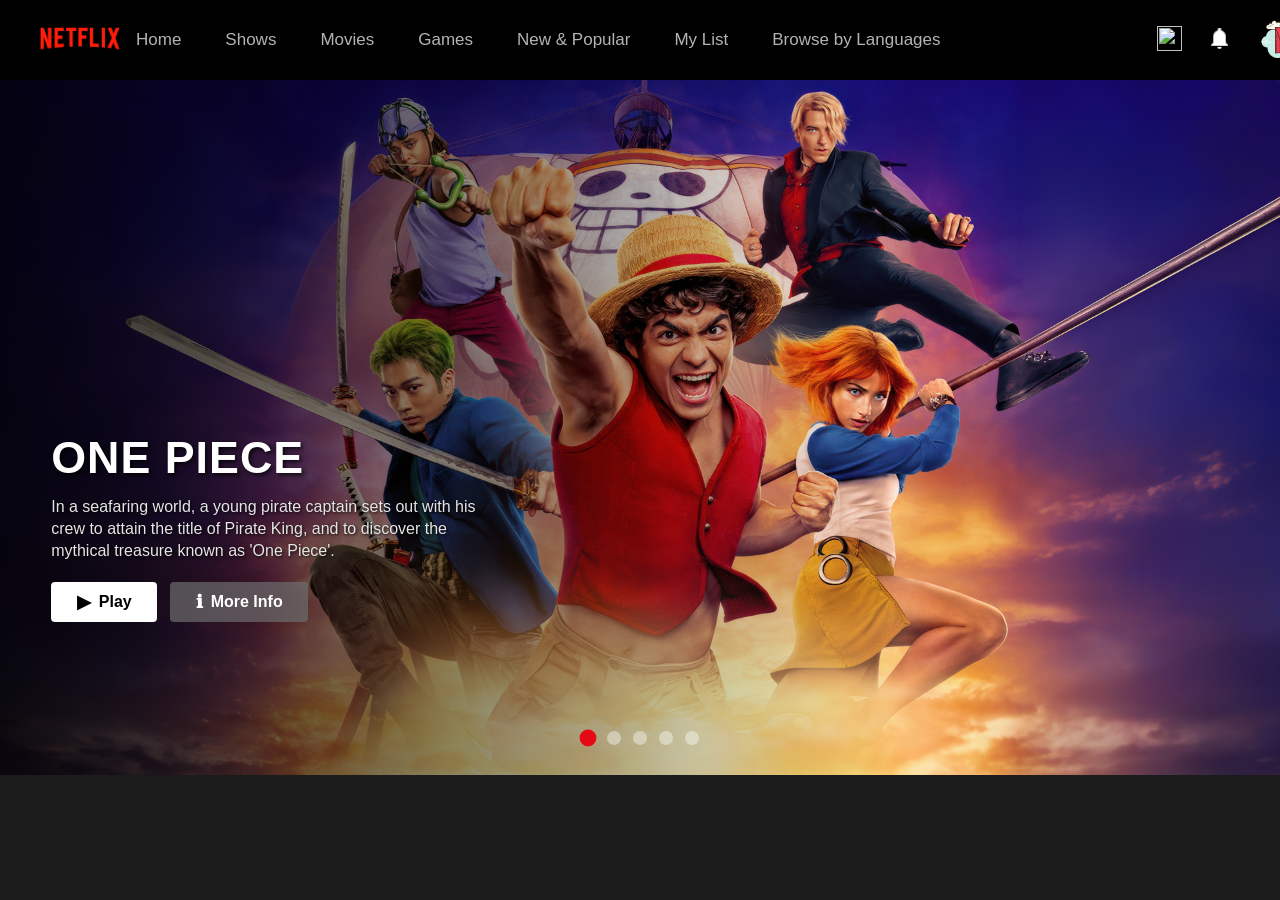
==== commit ac5e78d6: "Merge pull request #1 from 25f1002207-cloud/Layout-and-Navigation-Developer Layout and navigation de" ====
--- a/index.html
+++ b/index.html
@@ -1,5 +1,12 @@
 <!DOCTYPE html>
 <html lang="en">
+<head>
+    <meta charset="UTF-8">
+    <meta name="viewport" content="width=device-width, initial-scale=1.0">
+    <title>Netflix Clone Collaborative Project</title>
+    <link rel="stylesheet" href="css/navbar.css">
+    <link rel="stylesheet" href="css/hero.css">
+</head>
 <body>
     <header class="navbar">
         <a href="index.html" target="_self">
@@ -140,125 +147,6 @@
         </div>  
 
     </section>
-    <!-- <section class="faq-section">
-    <h2 class="ff">Frequently Asked Questions</h2>
-    <div class="faq-container">
-        <details class="faq-box">
-            <summary class="faq-question">
-                <span>What is Netflix</span>
-                <span class="faq-icon">+</span>
-            </summary>
-            <div class="faq-answer">
-                <p>Netflix is a streaming service that offers a wide variety of award-winning TV shows, movies, anime, documentaries, and more on thousands of internet-connected devices.
-<br><br>
-You can watch as much as you want, whenever you want without a single commercial – all for one low monthly price. There's always something new to discover and new TV shows and movies are added every week! </p>
-            </div>
-        </details>
-        <details class="faq-box">
-            <summary class="faq-question">
-                <span>How much does Netflix cost? </span>
-                <span class="faq-icon">+</span>
-            </summary>
-            <div class="faq-answer">
-                <p> New members can try 30 days of Netflix for ₹0. After the free trial ends, your plan will automatically renew at the regular price depending on the plan you select. Plans range from ₹149 to ₹649.
-<br><br>
-Watch Netflix on your smartphone, tablet, Smart TV, laptop, or streaming device. No extra costs, cancel anytime.</p>
-            </div>
-        </details>
-        <details class="faq-box">
-            <summary class="faq-question">
-                <span>Where can i watch?</span>
-                <span class="faq-icon">+</span>
-            </summary>
-            <div class="faq-answer">
-                <p>
-Watch anywhere, anytime. Sign in with your Netflix account to watch instantly on the web at netflix.com from your personal computer or on any internet-connected device that offers the Netflix app, including smart TVs, smartphones, tablets, streaming media players and game consoles.
-<br><br>
-You can also download your favorite shows with the iOS or Android app. Use downloads to watch while you're on the go and without an internet connection. Take Netflix with you anywhere.</p>
-            </div>
-        </details>
-        <details class="faq-box">
-            <summary class="faq-question">
-                <span>How do i cancel?</span>
-                <span class="faq-icon">+</span>
-            </summary>
-            <div class="faq-answer">
-                <p>Netflix is flexible. You can easily cancel your account online in two clicks. There are no cancellation fees – start or stop your account anytime.</p>
-            </div>
-        </details>
-        <details class="faq-box">
-            <summary class="faq-question">
-                <span>What can i watch on Netflix?</span>
-                <span class="faq-icon">+</span>
-            </summary>
-            <div class="faq-answer">
-                <p>Netflix has an extensive library of feature films, documentaries, TV shows, anime, award-winning Netflix originals, and more. Watch as much as you want, anytime you want. </p>
-            </div>
-        </details>
-        <details class="faq-box">
-            <summary class="faq-question">
-                <span>Is Netflix good for kids?</span>
-                <span class="faq-icon">+</span>
-            </summary>
-            <div class="faq-answer">
-                <p>The Netflix Kids experience is included in your membership to give parents control while kids enjoy family-friendly TV shows and movies in their own space.
-<br><br>
-Kids profiles come with PIN-protected parental controls that let you restrict the maturity rating of content kids can watch and block specific titles you don’t want kids to see.</p>
-            </div>
-        </details>
-    </div>
-    </section>
-    <span class="watch">Ready to watch? Enter your email to start your membership.</span>
-    <div class="free">
-        <form>
-        <input type="email" name="email" id="email" size="22" placeholder="Email Address" class="mail">
-        </form>
-        <button class="zero">Try 30 days for 0 &gt;</button>
-    </div>
-    <p class="valid">This offer is only valid for new members. This offer is non-transferrable. You agree that Netflix will charge the membership fee at the end of the free trial to your payment method and will automatically continue your membership until you cancel. Some methods of payment may not be eligible to redeem this offer.</p>
-    <p class="valid">Questions? Call <a href="#">000-800-919-1743</a></p> -->
-    <div class="faq-hero">
-        <div class="faq-use">
-            <ul>
-            <li><a href="#">FAQ</a></li>
-            <li><a href="#">Investor Relations</a></li>
-            <li><a href="#">Privacy</a></li>
-            <li><a href="#">Speed Test</a></li>
-            </ul>
-        </div>
-       <div class="faq-use">
-            <ul>
-            <li><a href="#">Help Center</a></li>
-            <li><a href="#">Jobs</a></li>
-            <li><a href="#">Cookie Preferences</a></li>
-            <li><a href="#">Legal Notices</a></li>
-            </ul>
-        </div>
-        <div class="faq-use">
-            <ul>
-            <li><a href="#">Account</a></li>
-            <li><a href="#">Ways to Watch</a></li>
-            <li><a href="#">Corporate Information</a></li>
-            <li><a href="#">Only on Netflix</a></li>
-            </ul>
-        </div>
-        <div class="faq-use">
-            <ul>
-            <li><a href="#">Media Center</a></li>
-            <li><a href="#">Terms of Use</a></li>
-            <li><a href="#">Contact Us</a></li>
-            </ul>
-        </div>
-    </div>
-    <div class="lan">
-        <select>
-            <option value="en">English</option>
-            <option value="hi">Hindi</option>
-        </select>
-    </div>
-    <div class="last">
-    <p>Netflix India</p>
-    <p class="clear">This page is protected by Google reCAPTCHA to ensure you're not a bot.</p>
-    </div>
+
 </body>
 </html>
--- a/css/navbar.css
+++ b/css/navbar.css
@@ -0,0 +1,175 @@
+*
+{
+    margin:0;
+    padding:0;
+}
+
+.navbar
+{
+    display:flex;
+    align-items:center;
+    justify-content:space-between;
+    background-color:black;
+    padding:15px 40px;
+    position:sticky;
+    z-index:100;
+}
+
+.nav-logo
+{
+    height:45px;
+    width:auto;
+}
+
+.nav-main
+{
+    margin-right:200px;
+}
+
+.nav-conatainer
+{
+    display:flex;
+    gap:12px;
+}
+
+.nav-links
+{
+    list-style:none;
+}
+
+.nav-links a:hover {
+  font-weight:bold;
+  border-radius: 20px;
+  padding: 6px 16px;
+  background-color:#333333;  
+  color:#ffffff;
+}
+
+.active
+{
+    text-decoration:none;
+    color:#b3b3b3;;
+    font-family:Arial, Helvetica, sans-serif;
+    font-size:17px;
+    padding: 6px 16px;              
+    border-radius: 20px;
+    white-space:nowrap;
+}
+
+.nav-secondary
+{
+    display:flex;
+    align-items:center;
+    gap:25px;
+}
+
+.nav-button
+{
+    background:transparent;
+    border:none;
+    cursor: pointer;
+}
+
+.nav-search
+{
+    height:25px;
+    width:25px;
+}
+
+.nav-bell
+{
+    height:25px;
+    width:25px;
+}
+
+.kids_section
+{
+    display:flex;
+    align-items:center;
+    text-decoration:none;
+    gap:2px;
+}
+
+.kids-section-logo
+{
+    height:50px;
+    width:50px;
+}
+
+.children
+{
+    color:white;
+    font-family:Arial, Helvetica, sans-serif;
+    font-size:14px;
+}
+
+.account-related
+{
+    display:flex;
+    position:relative;
+    align-items: center;
+}
+
+.user-account-logo
+{
+    height:36px;
+    width:36px;
+    border-radius:5px;
+}
+
+.down-arrow
+{
+    width:12px;
+    height:12px;
+}
+
+.account-related-button
+{
+    background:transparent;
+    border:none;
+    display:flex;
+    align-items:center;
+    gap:10px;
+    cursor:pointer;
+    color:white;
+}
+
+.settings 
+{
+    position:absolute;
+    top:100%;           
+    right:0;             
+    background-color:rgba(0, 0, 0, 0.9);
+    border:1px solid #333;
+    padding:10px 0;
+    width:150px;
+    display:none;         
+    z-index:101;
+    gap:20px;
+    border-radius:10px;
+}
+
+.settings ul 
+{
+    list-style:none;
+}
+
+.settings a
+{
+    color:white;
+    text-decoration:none;
+    display:block;
+    padding:8px 15px;
+    font-size:15px;
+    font-family:Arial, Helvetica, sans-serif;
+}
+
+.settings a:hover 
+{
+    text-decoration:underline;
+}
+
+.account-related:hover .settings 
+{
+    display:block; 
+}
--- a/css/hero.css
+++ b/css/hero.css
@@ -0,0 +1,186 @@
+body
+{
+  background-color:#1B1B1B;
+}
+
+.hero 
+{
+  position:relative;
+  width:100%;
+  height:695px;
+  overflow:hidden;
+  z-index:1;
+}
+
+.slider
+{
+  width:100%;
+  height:100%;
+  position:relative;
+}
+
+.slider input[type="radio"] 
+{
+  display:none;
+}
+
+.slides 
+{
+  display:flex;
+  width:500%;
+  height:100%;
+  transition:transform 0.6s ease-in-out;
+}
+
+.slide 
+{
+  position:relative;
+  width:20%;
+  height:100%;
+}
+
+.slide img 
+{
+  width:100%;
+  height:100%;
+  object-fit:cover;
+  object-position:center top;
+}
+
+#slide1:checked ~ .slides { transform: translateX(0%); }
+#slide2:checked ~ .slides { transform: translateX(-20%); }
+#slide3:checked ~ .slides { transform: translateX(-40%); }
+#slide4:checked ~ .slides { transform: translateX(-60%); }
+#slide5:checked ~ .slides { transform: translateX(-80%); }
+
+.navigation-dots 
+{
+  position:absolute;
+  bottom:30px;
+  left:50%;
+  transform:translateX(-50%);
+  display:flex;
+  gap:12px;
+  z-index:10;
+}
+
+.dot 
+{
+  width:14px;
+  height:14px;
+  border-radius:50%;
+  background-color:rgba(255, 255, 255, 0.4);
+  cursor:pointer;
+  transition:background-color 0.3s ease, transform 0.2s ease;
+}
+
+.dot:hover 
+{
+  background-color:rgba(255, 255, 255, 0.8);
+  transform:scale(1.1);
+}
+
+#slide1:checked ~ .navigation-dots label[for="slide1"],
+#slide2:checked ~ .navigation-dots label[for="slide2"],
+#slide3:checked ~ .navigation-dots label[for="slide3"],
+#slide4:checked ~ .navigation-dots label[for="slide4"],
+#slide5:checked ~ .navigation-dots label[for="slide5"] 
+{
+  background-color:#e50914;
+  transform:scale(1.2);
+}
+
+.hero-overlay 
+{
+  position:absolute;
+  top:0;
+  left:0;
+  width:100%;
+  height:100%;
+  background:linear-gradient(
+    90deg, 
+    rgba(0, 0, 0, 0.8) 0%, 
+    rgba(0, 0, 0, 0.4) 40%, 
+    rgba(0, 0, 0, 0) 70%
+  );
+  z-index:2;
+}
+
+.hero-content 
+{
+  position:absolute;
+  bottom:22%;
+  left:4%;
+  z-index:3;
+  max-width:450px;
+  color:#ffffff;
+  font-family:Arial, sans-serif;
+}
+
+.hero-title 
+{
+  font-size:2.8rem;
+  font-weight:800;
+  margin-bottom:0.8rem;
+  letter-spacing:1px;
+  text-shadow:2px 2px 4px rgba(0, 0, 0, 0.8);
+}
+
+.hero-description 
+{
+  font-size:1rem;
+  line-height:1.4;
+  margin-bottom:1.2rem;
+  color: #e5e5e5;
+  text-shadow:1px 1px 3px rgba(0, 0, 0, 0.9);
+}
+
+.hero-buttons 
+{
+  display:flex;
+  gap:0.8rem;
+}
+
+.btn 
+{
+  display:inline-flex;
+  align-items:center;
+  gap:0.5rem;
+  padding:0.6rem 1.6rem;
+  font-size:1rem;
+  font-weight:bold;
+  border-radius:4px;
+  border:none;
+  cursor:pointer;
+  transition:all 0.2s ease;
+}
+
+.btn-play 
+{
+  background-color:#ffffff;
+  color:#000000;
+}
+
+.btn-play:hover 
+{
+  background-color:rgba(255, 255, 255, 0.75);
+}
+
+.btn-info 
+{
+  background-color:rgba(109, 109, 110, 0.7);
+  color:#ffffff;
+}
+
+.btn-info:hover 
+{
+  background-color:rgba(109, 109, 110, 0.4);
+}
+
+.icon 
+{
+  font-size:1.1rem;
+}
+
+
+
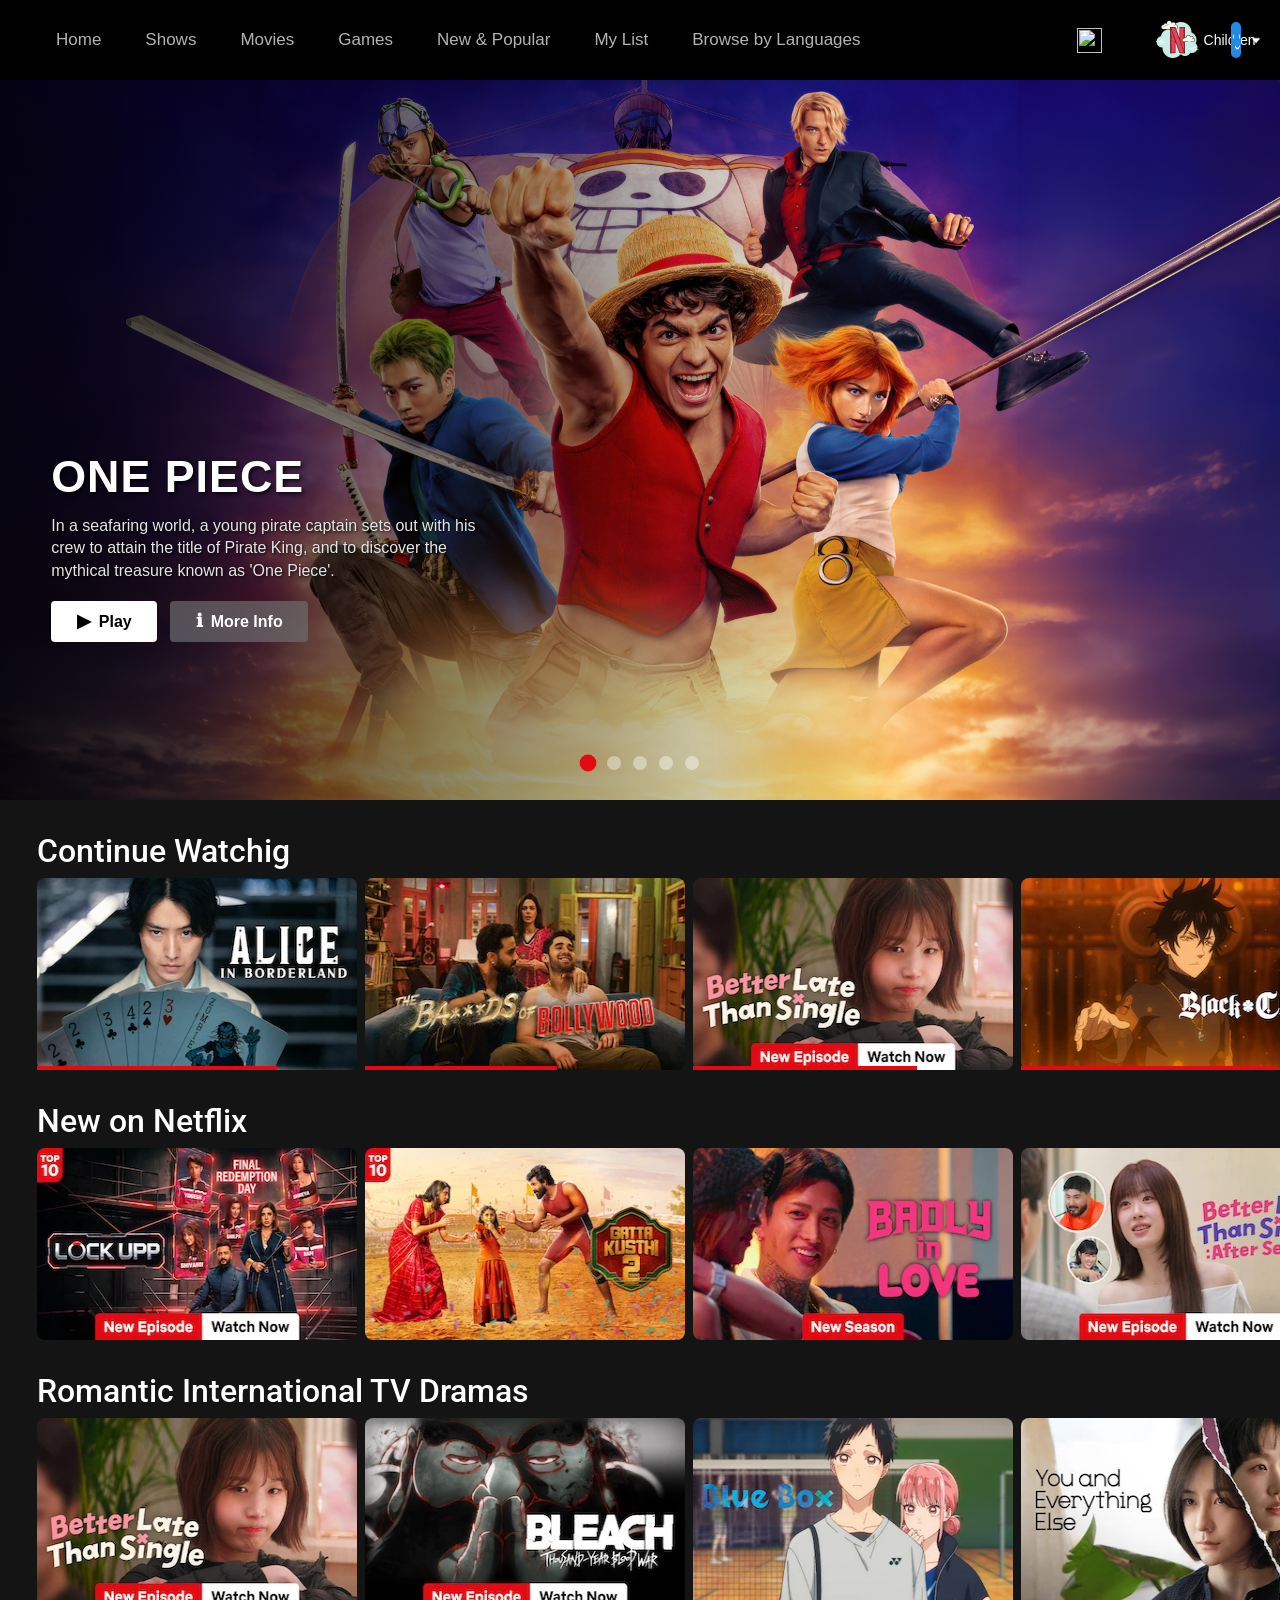
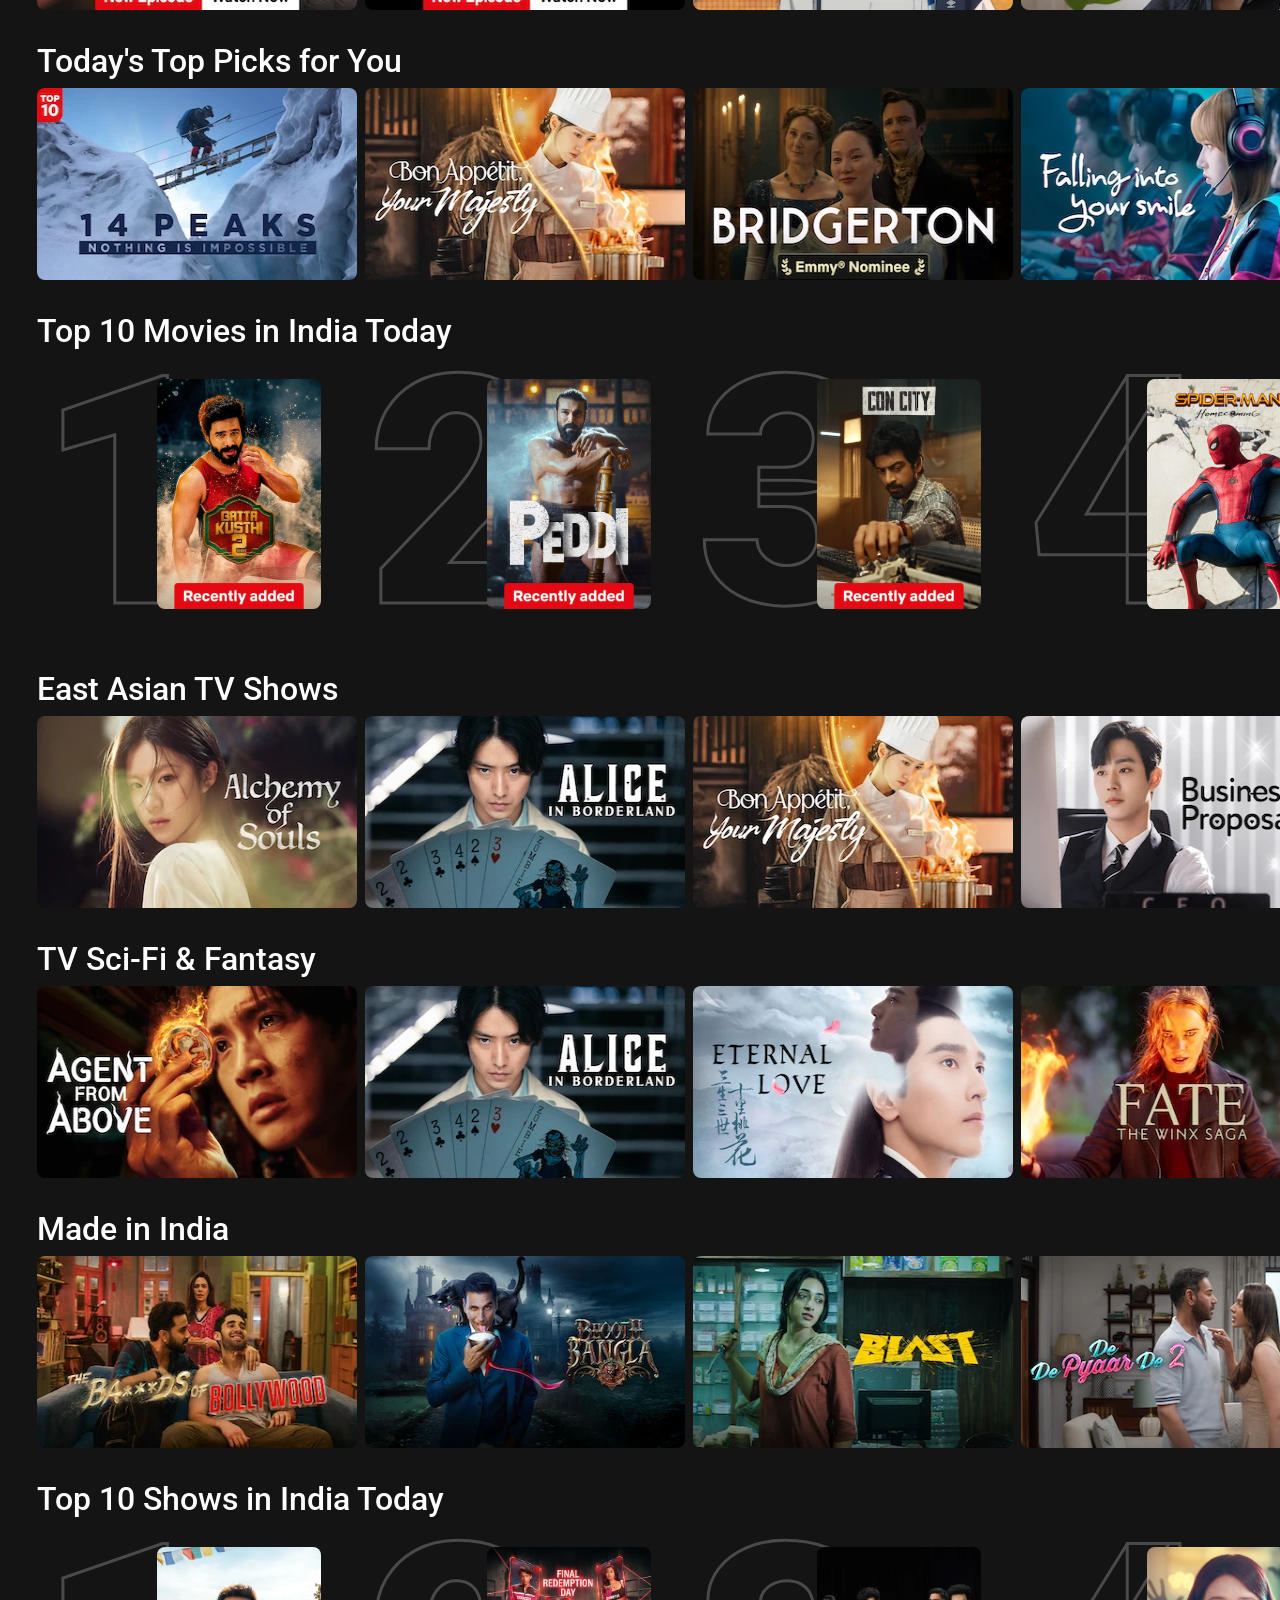
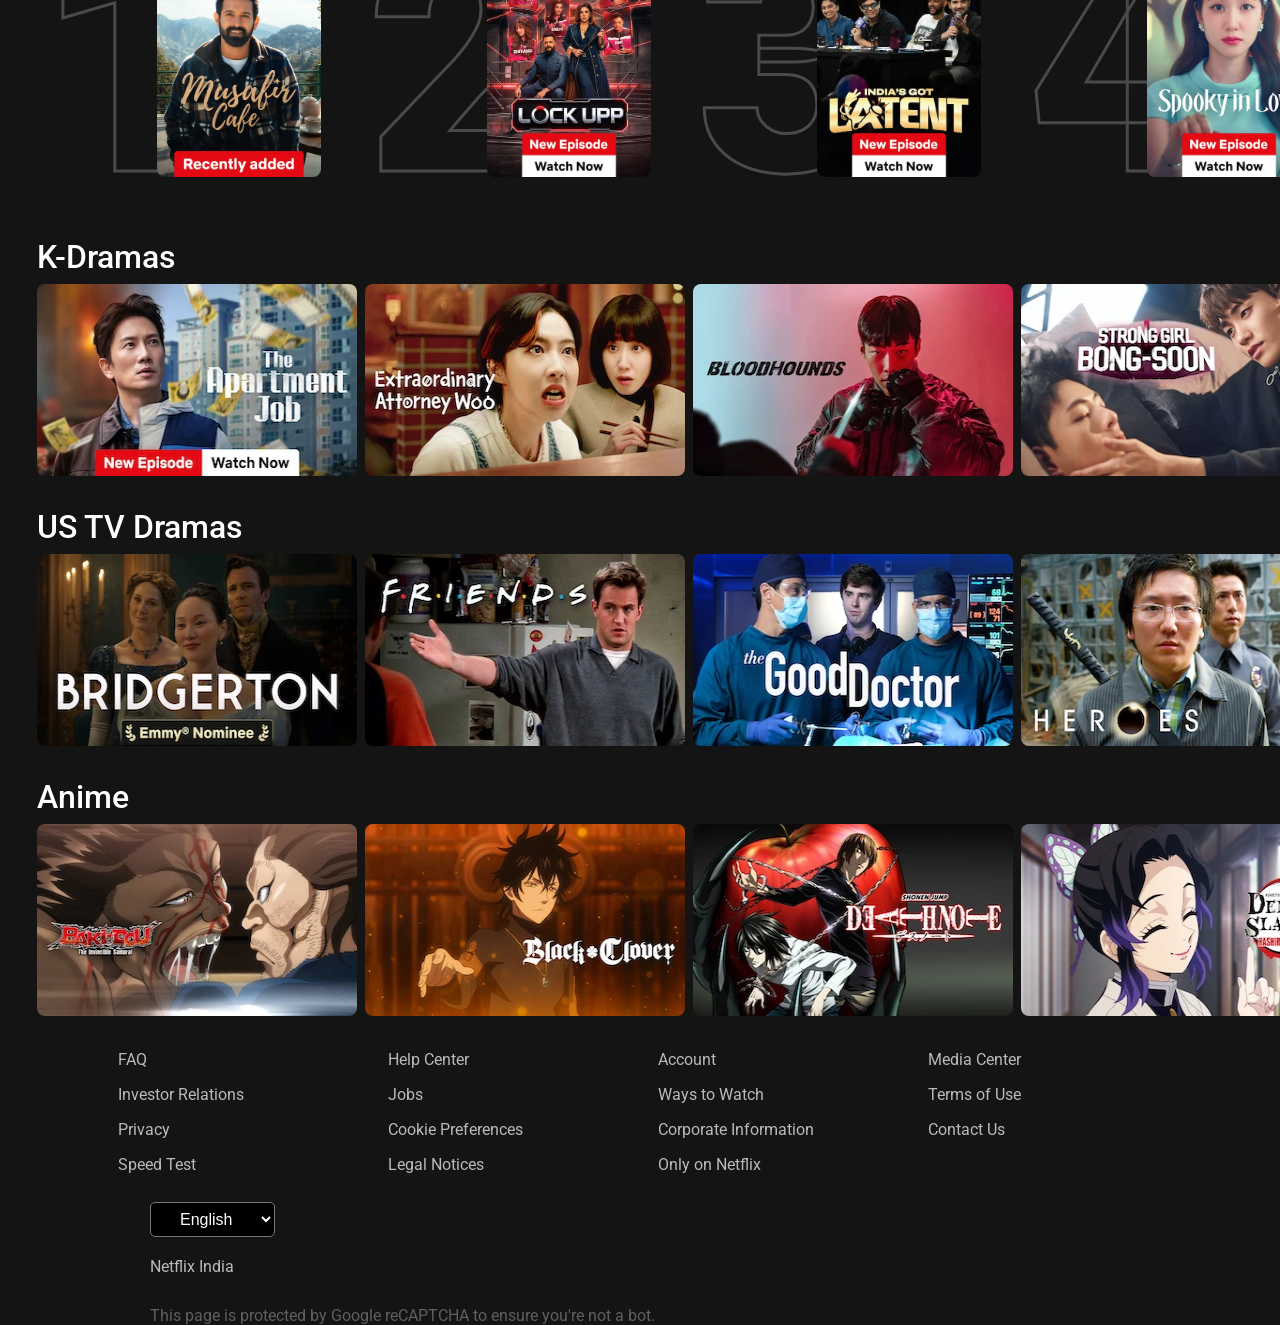
==== commit 3bd208f4: "merged files" ====
--- a/index.html
+++ b/index.html
@@ -1,22 +1,35 @@
 <!DOCTYPE html>
 <html lang="en">
+
 <head>
     <meta charset="UTF-8">
     <meta name="viewport" content="width=device-width, initial-scale=1.0">
-    <title>Netflix Clone Collaborative Project</title>
+    <title>Netflix</title>
+    <link rel="stylesheet" href="css/style.css">
+    <link rel="stylesheet" href="css/cards.css">
+    <link rel="stylesheet" href="css/responsive2.css">
+    <link rel="stylesheet" href="css/footer.css">
     <link rel="stylesheet" href="css/navbar.css">
     <link rel="stylesheet" href="css/hero.css">
+    <link rel="stylesheet" href="https://cdnjs.cloudflare.com/ajax/libs/font-awesome/6.5.1/css/all.min.css"
+        crossorigin="anonymous" referrerpolicy="no-referrer" />
+    <link rel="preconnect" href="https://fonts.googleapis.com">
+    <link rel="preconnect" href="https://fonts.gstatic.com" crossorigin>
+    <link href="https://fonts.googleapis.com/css2?family=Roboto:ital,wght@0,100..900;1,100..900&display=swap"
+        rel="stylesheet">
 </head>
+
 <body>
+
     <header class="navbar">
         <a href="index.html" target="_self">
             <img class="nav-logo" src="Images/Netflix Logo.png">
         </a>
         <nav class="nav-main">
             <ul class="nav-conatainer">
-                <li class="nav-links"><a href="#" class="active">Home</a></li>
-                <li class="nav-links"><a href="#" class="active">Shows</a></li>
-                <li class="nav-links"><a href="#" class="active">Movies</a></li>
+                <li class="nav-links"><a href="index.html" class="active">Home</a></li>
+                <li class="nav-links"><a href="tvshows.html" class="active">Shows</a></li>
+                <li class="nav-links"><a href="movies.html" class="active">Movies</a></li>
                 <li class="nav-links"><a href="#" class="active">Games</a></li>
                 <li class="nav-links"><a href="#" class="active">New & Popular</a></li>
                 <li class="nav-links"><a href="#" class="active">My List</a></li>
@@ -26,18 +39,22 @@
         <div class="nav-secondary">
             <button class="nav-button"><img class="nav-search" src="Images/Search Icon.png"></button>
             <button class="nav-button"><img class="nav-bell" src="Images/Notification Bell.png"></button>
-            <a class="kids_section" href="#"><img class="kids-section-logo" src="Images/Kid's Section Logo.png"><p class="children">Children</p></a>
+            <a class="kids_section" href="#"><img class="kids-section-logo" src="Images/Kid's Section Logo.png">
+                <p class="children">Children</p>
+            </a>
             <div class="account-related">
                 <button class="account-related-button">
-                <img class="user-account-logo" src="Images/User Account Logo.jpg"> 
-                <img class="down-arrow" src="Images/Down Arrow.png">
+                    <img class="user-account-logo" src="Images/User Account Logo.jpg">
+                    <img class="down-arrow" src="Images/Down Arrow.png">
                 </button>
                 <div class="settings">
                     <ul>
                         <li><a href="#">Manage Profiles</a></li>
                         <li><a href="#">Account</a></li>
                         <li><a href="#">Help Center</a></li>
-                        <li><hr></li>
+                        <li>
+                            <hr>
+                        </li>
                         <li><a href="#">Sign Out</a></li>
                     </ul>
                 </div>
@@ -45,10 +62,8 @@
         </div>
     </header>
 
-
-
     <section class="hero">
-                
+
         <div class="slider">
 
             <input type="radio" name="slide" id="slide1" checked>
@@ -65,7 +80,8 @@
                     <div class="hero-content">
                         <h1 class="hero-title">ONE PIECE</h1>
                         <p class="hero-description">
-                            In a seafaring world, a young pirate captain sets out with his crew to attain the title of Pirate King, and to discover the mythical treasure known as 'One Piece'.
+                            In a seafaring world, a young pirate captain sets out with his crew to attain the title of
+                            Pirate King, and to discover the mythical treasure known as 'One Piece'.
                         </p>
                         <div class="hero-buttons">
                             <button class="btn btn-play"><span class="icon">▶</span> Play</button>
@@ -80,7 +96,8 @@
                     <div class="hero-content">
                         <h1 class="hero-title">STRANGER THINGS</h1>
                         <p class="hero-description">
-                            When a young boy vanishes, a small town uncovers a mystery involving secret experiments, terrifying supernatural forces, and one strange little girl.
+                            When a young boy vanishes, a small town uncovers a mystery involving secret experiments,
+                            terrifying supernatural forces, and one strange little girl.
                         </p>
                         <div class="hero-buttons">
                             <button class="btn btn-play"><span class="icon">▶</span> Play</button>
@@ -95,7 +112,8 @@
                     <div class="hero-content">
                         <h1 class="hero-title">SQUID GAME</h1>
                         <p class="hero-description">
-                            Hundreds of cash-strapped players accept a strange invitation to compete in children's games. Inside, a tempting prize awaits with deadly high stakes.
+                            Hundreds of cash-strapped players accept a strange invitation to compete in children's
+                            games. Inside, a tempting prize awaits with deadly high stakes.
                         </p>
                         <div class="hero-buttons">
                             <button class="btn btn-play"><span class="icon">▶</span> Play</button>
@@ -110,7 +128,8 @@
                     <div class="hero-content">
                         <h1 class="hero-title">WEDNESDAY</h1>
                         <p class="hero-description">
-                            Smart, sarcastic, and a little dead inside, Wednesday Addams investigates a murder spree while making new friends—and foes—at Nevermore Academy.
+                            Smart, sarcastic, and a little dead inside, Wednesday Addams investigates a murder spree
+                            while making new friends—and foes—at Nevermore Academy.
                         </p>
                         <div class="hero-buttons">
                             <button class="btn btn-play"><span class="icon">▶</span> Play</button>
@@ -125,7 +144,8 @@
                     <div class="hero-content">
                         <h1 class="hero-title">PEAKY BLINDERS</h1>
                         <p class="hero-description">
-                            A notorious gang in 1919 Birmingham, England, is led by the fierce Tommy Shelby, a crime boss set on moving up in the world no matter the cost.
+                            A notorious gang in 1919 Birmingham, England, is led by the fierce Tommy Shelby, a crime
+                            boss set on moving up in the world no matter the cost.
                         </p>
                         <div class="hero-buttons">
                             <button class="btn btn-play"><span class="icon">▶</span> Play</button>
@@ -133,7 +153,7 @@
                         </div>
                     </div>
                 </div>
-                
+
             </div>
 
             <div class="navigation-dots">
@@ -143,10 +163,8476 @@
                 <label for="slide4" class="dot"></label>
                 <label for="slide5" class="dot"></label>
             </div>
-        
-        </div>  
+
+        </div>
 
     </section>
 
+    <!-- Starting content area from here  -->
+    <main class="content-area">
+
+        <!-- Continue watching section started here  -->
+
+        <section class="netflix-content">
+            <h2 class="section-title">Continue Watchig</h2>
+            <div class="cards-wrapper">
+                <div class="card">
+                    <img src="Images/Asian_TV/aliceinborderland.webp" alt="Lock Upp" class="card-img">
+                    <!-- Red Progress Line -->
+                    <div class="progress-container">
+                        <div class="progress-bar card-1"></div>
+                    </div>
+                    <!-- Started hover card part  -->
+                    <div class="hover-card">
+                        <div class="card-video">
+                            <video class="preview-video" muted loop autoplay preload="auto">
+                                <source src="Assets/Videos/Alice_in_borderland.mp4" type="video/mp4">
+                            </video>
+                            <div class="buttons">
+                                <a href="Assets/Videos/Alice_in_borderland.mp4" target="_parent">
+                                    <span class="play-btn">Play</span>
+                                </a>
+                                <i class="fa-solid fa-volume-xmark"></i>
+                            </div>
+                        </div>
+                        <!-- <a href="" target="">
+                                <div class="info">
+                                    <div class="action">
+                                        <div class="left-btn">
+                                            <i class="fa-solid fa-circle-play"></i>
+                                            <i class="fa-solid fa-plus"></i>
+                                            <i class="fa-regular fa-thumbs-up"></i>
+                                        </div>
+                                        <div class="right-btn">
+                                            <i class="fa-solid fa-chevron-down"></i>
+                                        </div>
+                                    </div>
+                                    <div class="meta">
+                                        <span class="rating">U/A 16+</span>
+                                        <span>35 Epsiodes</span>
+                                    </div>
+                                    <div class="genres">
+                                        Scandalous <span class="dot">•</span> Serial <span class="dot">•</span> Social
+                                        Experiment
+                                    </div>
+                                </div>
+                            </a> -->
+                    </div>
+                    <!-- Ended hover card part  -->
+                </div>
+
+                <div class="card">
+                    <img src="Images/Made_In_India/badsofbollywood.webp" alt="Lock Upp" class="card-img">
+                    <!-- Red Progress Line -->
+                    <div class="progress-container">
+                        <div class="progress-bar card-2"></div>
+                    </div>
+                    <!-- Started hover card part  -->
+                    <div class="hover-card">
+                        <div class="card-video">
+                            <video class="preview-video" muted loop autoplay preload="auto">
+                                <source src="Assets/Videos/Badass_of_bollywood.mp4" type="video/mp4">
+                            </video>
+                            <div class="buttons">
+                                <a href="Assets/Videos/Badass_of_bollywood.mp4" target="_parent">
+                                    <span class="play-btn">Play</span>
+                                </a>
+                                <i class="fa-solid fa-volume-xmark"></i>
+                            </div>
+                        </div>
+                        <!-- <a href="" target="">
+                                <div class="info">
+                                    <div class="action">
+                                        <div class="left-btn">
+                                            <i class="fa-solid fa-circle-play"></i>
+                                            <i class="fa-solid fa-plus"></i>
+                                            <i class="fa-regular fa-thumbs-up"></i>
+                                        </div>
+                                        <div class="right-btn">
+                                            <i class="fa-solid fa-chevron-down"></i>
+                                        </div>
+                                    </div>
+                                    <div class="meta">
+                                        <span class="rating">U/A 16+</span>
+                                        <span>35 Epsiodes</span>
+                                    </div>
+                                    <div class="genres">
+                                        Scandalous <span class="dot">•</span> Serial <span class="dot">•</span> Social
+                                        Experiment
+                                    </div>
+                                </div>
+                            </a> -->
+                    </div>
+                    <!-- Ended hover card part  -->
+                </div>
+
+                <div class="card">
+                    <img src="Images/International_TV/betterlate.webp" alt="Lock Upp" class="card-img">
+                    <!-- Red Progress Line -->
+                    <div class="progress-container">
+                        <div class="progress-bar card-3"></div>
+                    </div>
+                    <!-- Started hover card part  -->
+                    <div class="hover-card">
+                        <div class="card-video">
+                            <video class="preview-video" muted loop autoplay preload="auto">
+                                <source src="Assets/Videos/Better_late.mp4" type="video/mp4">
+                            </video>
+                            <div class="buttons">
+                                <a href="Assets/Videos/Better_late.mp4" target="_parent">
+                                    <span class="play-btn">Play</span>
+                                </a>
+                                <i class="fa-solid fa-volume-xmark"></i>
+                            </div>
+                        </div>
+                        <!-- <a href="" target="">
+                                <div class="info">
+                                    <div class="action">
+                                        <div class="left-btn">
+                                            <i class="fa-solid fa-circle-play"></i>
+                                            <i class="fa-solid fa-plus"></i>
+                                            <i class="fa-regular fa-thumbs-up"></i>
+                                        </div>
+                                        <div class="right-btn">
+                                            <i class="fa-solid fa-chevron-down"></i>
+                                        </div>
+                                    </div>
+                                    <div class="meta">
+                                        <span class="rating">U/A 16+</span>
+                                        <span>35 Epsiodes</span>
+                                    </div>
+                                    <div class="genres">
+                                        Scandalous <span class="dot">•</span> Serial <span class="dot">•</span> Social
+                                        Experiment
+                                    </div>
+                                </div>
+                            </a> -->
+                    </div>
+                    <!-- Ended hover card part  -->
+                </div>
+
+                <div class="card">
+                    <img src="Images/Anime/blackcover.webp" alt="Lock Upp" class="card-img">
+                    <!-- Red Progress Line -->
+                    <div class="progress-container">
+                        <div class="progress-bar card-4"></div>
+                    </div>
+                    <!-- Started hover card part  -->
+                    <div class="hover-card">
+                        <div class="card-video">
+                            <video class="preview-video" muted loop autoplay preload="auto">
+                                <source src="Assets/Videos/black_clover.mp4" type="video/mp4">
+                            </video>
+                            <div class="buttons">
+                                <a href="Assets/Videos/black_clover.mp4" target="_parent">
+                                    <span class="play-btn">Play</span>
+                                </a>
+                                <i class="fa-solid fa-volume-xmark"></i>
+                            </div>
+                        </div>
+                        <!-- <a href="" target="">
+                                <div class="info">
+                                    <div class="action">
+                                        <div class="left-btn">
+                                            <i class="fa-solid fa-circle-play"></i>
+                                            <i class="fa-solid fa-plus"></i>
+                                            <i class="fa-regular fa-thumbs-up"></i>
+                                        </div>
+                                        <div class="right-btn">
+                                            <i class="fa-solid fa-chevron-down"></i>
+                                        </div>
+                                    </div>
+                                    <div class="meta">
+                                        <span class="rating">U/A 16+</span>
+                                        <span>35 Epsiodes</span>
+                                    </div>
+                                    <div class="genres">
+                                        Scandalous <span class="dot">•</span> Serial <span class="dot">•</span> Social
+                                        Experiment
+                                    </div>
+                                </div>
+                            </a> -->
+                    </div>
+                    <!-- Ended hover card part  -->
+                </div>
+
+                <div class="card">
+                    <img src="Images/K_Dramas/bloodhounds.webp" alt="Lock Upp" class="card-img">
+                    <!-- Red Progress Line -->
+                    <div class="progress-container">
+                        <div class="progress-bar card-5"></div>
+                    </div>
+                    <!-- Started hover card part  -->
+                    <div class="hover-card">
+                        <div class="card-video">
+                            <video class="preview-video" muted loop autoplay preload="auto">
+                                <source src="Assets/Videos/Bloodhounds.mp4" type="video/mp4">
+                            </video>
+                            <div class="buttons">
+                                <a href="Assets/Videos/Bloodhounds.mp4" target="_parent">
+                                    <span class="play-btn">Play</span>
+                                </a>
+                                <i class="fa-solid fa-volume-xmark"></i>
+                            </div>
+                        </div>
+                        <!-- <a href="" target="">
+                                <div class="info">
+                                    <div class="action">
+                                        <div class="left-btn">
+                                            <i class="fa-solid fa-circle-play"></i>
+                                            <i class="fa-solid fa-plus"></i>
+                                            <i class="fa-regular fa-thumbs-up"></i>
+                                        </div>
+                                        <div class="right-btn">
+                                            <i class="fa-solid fa-chevron-down"></i>
+                                        </div>
+                                    </div>
+                                    <div class="meta">
+                                        <span class="rating">U/A 16+</span>
+                                        <span>35 Epsiodes</span>
+                                    </div>
+                                    <div class="genres">
+                                        Scandalous <span class="dot">•</span> Serial <span class="dot">•</span> Social
+                                        Experiment
+                                    </div>
+                                </div>
+                            </a> -->
+                    </div>
+                    <!-- Ended hover card part  -->
+                </div>
+
+                <div class="card">
+                    <img src="Images/Movie_Section/Action/1.webp" alt="Lock Upp" class="card-img">
+                    <!-- Red Progress Line -->
+                    <div class="progress-container">
+                        <div class="progress-bar card-6"></div>
+                    </div>
+                    <!-- Started hover card part  -->
+                    <div class="hover-card">
+                        <div class="card-video">
+                            <video class="preview-video" muted loop autoplay preload="auto">
+                                <source src="Assets/Videos/Border_2.mp4" type="video/mp4">
+                            </video>
+                            <div class="buttons">
+                                <a href="Assets/Videos/Border_2.mp4" target="_parent">
+                                    <span class="play-btn">Play</span>
+                                </a>
+                                <i class="fa-solid fa-volume-xmark"></i>
+                            </div>
+                        </div>
+                        <!-- <a href="" target="">
+                                <div class="info">
+                                    <div class="action">
+                                        <div class="left-btn">
+                                            <i class="fa-solid fa-circle-play"></i>
+                                            <i class="fa-solid fa-plus"></i>
+                                            <i class="fa-regular fa-thumbs-up"></i>
+                                        </div>
+                                        <div class="right-btn">
+                                            <i class="fa-solid fa-chevron-down"></i>
+                                        </div>
+                                    </div>
+                                    <div class="meta">
+                                        <span class="rating">U/A 16+</span>
+                                        <span>35 Epsiodes</span>
+                                    </div>
+                                    <div class="genres">
+                                        Scandalous <span class="dot">•</span> Serial <span class="dot">•</span> Social
+                                        Experiment
+                                    </div>
+                                </div>
+                            </a> -->
+                    </div>
+                    <!-- Ended hover card part  -->
+                </div>
+
+                <div class="card">
+                    <img src="Images/US_TV_Shows/bridgerton.webp" alt="Lock Upp" class="card-img">
+                    <!-- Red Progress Line -->
+                    <div class="progress-container">
+                        <div class="progress-bar card-7"></div>
+                    </div>
+                    <!-- Started hover card part  -->
+                    <div class="hover-card">
+                        <div class="card-video">
+                            <video class="preview-video" muted loop autoplay preload="auto">
+                                <source src="Assets/Videos/Bridgerton.mp4" type="video/mp4">
+                            </video>
+                            <div class="buttons">
+                                <a href="Assets/Videos/Bridgerton.mp4" target="_parent">
+                                    <span class="play-btn">Play</span>
+                                </a>
+                                <i class="fa-solid fa-volume-xmark"></i>
+                            </div>
+                        </div>
+                        <!-- <a href="" target="">
+                                <div class="info">
+                                    <div class="action">
+                                        <div class="left-btn">
+                                            <i class="fa-solid fa-circle-play"></i>
+                                            <i class="fa-solid fa-plus"></i>
+                                            <i class="fa-regular fa-thumbs-up"></i>
+                                        </div>
+                                        <div class="right-btn">
+                                            <i class="fa-solid fa-chevron-down"></i>
+                                        </div>
+                                    </div>
+                                    <div class="meta">
+                                        <span class="rating">U/A 16+</span>
+                                        <span>35 Epsiodes</span>
+                                    </div>
+                                    <div class="genres">
+                                        Scandalous <span class="dot">•</span> Serial <span class="dot">•</span> Social
+                                        Experiment
+                                    </div>
+                                </div>
+                            </a> -->
+                    </div>
+                    <!-- Ended hover card part  -->
+                </div>
+
+                <div class="card">
+                    <img src="Images/TV_Sci-Fic/eternallove.webp" alt="Lock Upp" class="card-img">
+                    <!-- Red Progress Line -->
+                    <div class="progress-container">
+                        <div class="progress-bar card-8"></div>
+                    </div>
+                    <!-- Started hover card part  -->
+                    <div class="hover-card">
+                        <div class="card-video">
+                            <video class="preview-video" muted loop autoplay preload="auto">
+                                <source src="Assets/Videos/Eternal_love.mp4" type="video/mp4">
+                            </video>
+                            <div class="buttons">
+                                <a href="Assets/Videos/Eternal_love.mp4" target="_parent">
+                                    <span class="play-btn">Play</span>
+                                </a>
+                                <i class="fa-solid fa-volume-xmark"></i>
+                            </div>
+                        </div>
+                        <!-- <a href="" target="">
+                                <div class="info">
+                                    <div class="action">
+                                        <div class="left-btn">
+                                            <i class="fa-solid fa-circle-play"></i>
+                                            <i class="fa-solid fa-plus"></i>
+                                            <i class="fa-regular fa-thumbs-up"></i>
+                                        </div>
+                                        <div class="right-btn">
+                                            <i class="fa-solid fa-chevron-down"></i>
+                                        </div>
+                                    </div>
+                                    <div class="meta">
+                                        <span class="rating">U/A 16+</span>
+                                        <span>35 Epsiodes</span>
+                                    </div>
+                                    <div class="genres">
+                                        Scandalous <span class="dot">•</span> Serial <span class="dot">•</span> Social
+                                        Experiment
+                                    </div>
+                                </div>
+                            </a> -->
+                    </div>
+                    <!-- Ended hover card part  -->
+                </div>
+
+                <div class="card">
+                    <img src="Images/Movie_Section/Drama/6.jpg" alt="Lock Upp" class="card-img">
+                    <!-- Red Progress Line -->
+                    <div class="progress-container">
+                        <div class="progress-bar card-9"></div>
+                    </div>
+                    <!-- Started hover card part  -->
+                    <div class="hover-card">
+                        <div class="card-video">
+                            <video class="preview-video" muted loop autoplay preload="auto">
+                                <source src="Assets/Videos/Ikka.mp4" type="video/mp4">
+                            </video>
+                            <div class="buttons">
+                                <a href="Assets/Videos/Ikka.mp4" target="_parent">
+                                    <span class="play-btn">Play</span>
+                                </a>
+                                <i class="fa-solid fa-volume-xmark"></i>
+                            </div>
+                        </div>
+                        <!-- <a href="" target="">
+                                <div class="info">
+                                    <div class="action">
+                                        <div class="left-btn">
+                                            <i class="fa-solid fa-circle-play"></i>
+                                            <i class="fa-solid fa-plus"></i>
+                                            <i class="fa-regular fa-thumbs-up"></i>
+                                        </div>
+                                        <div class="right-btn">
+                                            <i class="fa-solid fa-chevron-down"></i>
+                                        </div>
+                                    </div>
+                                    <div class="meta">
+                                        <span class="rating">U/A 16+</span>
+                                        <span>35 Epsiodes</span>
+                                    </div>
+                                    <div class="genres">
+                                        Scandalous <span class="dot">•</span> Serial <span class="dot">•</span> Social
+                                        Experiment
+                                    </div>
+                                </div>
+                            </a> -->
+                    </div>
+                    <!-- Ended hover card part  -->
+                </div>
+
+                <div class="card">
+                    <img src="Images/Made_In_India/luckybaskhar.webp" alt="Lock Upp" class="card-img">
+                    <!-- Red Progress Line -->
+                    <div class="progress-container">
+                        <div class="progress-bar card-10"></div>
+                    </div>
+                    <!-- Started hover card part  -->
+                    <div class="hover-card">
+                        <div class="card-video">
+                            <video class="preview-video" muted loop autoplay preload="auto">
+                                <source src="Assets/Videos/Lucky_bhaskar.mp4" type="video/mp4">
+                            </video>
+                            <div class="buttons">
+                                <a href="Assets/Videos/Lucky_bhaskar.mp4" target="_parent">
+                                    <span class="play-btn">Play</span>
+                                </a>
+                                <i class="fa-solid fa-volume-xmark"></i>
+                            </div>
+                        </div>
+                        <!-- <a href="" target="">
+                                <div class="info">
+                                    <div class="action">
+                                        <div class="left-btn">
+                                            <i class="fa-solid fa-circle-play"></i>
+                                            <i class="fa-solid fa-plus"></i>
+                                            <i class="fa-regular fa-thumbs-up"></i>
+                                        </div>
+                                        <div class="right-btn">
+                                            <i class="fa-solid fa-chevron-down"></i>
+                                        </div>
+                                    </div>
+                                    <div class="meta">
+                                        <span class="rating">U/A 16+</span>
+                                        <span>35 Epsiodes</span>
+                                    </div>
+                                    <div class="genres">
+                                        Scandalous <span class="dot">•</span> Serial <span class="dot">•</span> Social
+                                        Experiment
+                                    </div>
+                                </div>
+                            </a> -->
+                    </div>
+                    <!-- Ended hover card part  -->
+                </div>
+            </div>
+        </section>
+
+        <!-- Continue watching section ended here  -->
+
+        <!-- First section started here -->
+
+        <section class="netflix-content">
+            <h2 class="section-title">New on Netflix</h2>
+            <div class="cards-wrapper">
+                <div class="card">
+                    <img src="Images/New_Added/lockup.webp" alt="Lock Upp" class="card-img">
+                    <!-- Started hover card part  -->
+                    <div class="hover-card">
+                        <div class="card-video">
+                            <video class="preview-video" muted loop autoplay preload="auto">
+                                <source src="Assets/Videos/Lockup_season_2.mp4" type="video/mp4">
+                            </video>
+                            <div class="buttons">
+                                <a href="Assets/Videos/Lockup_season_2.mp4" target="_parent">
+                                    <span class="play-btn">Play</span>
+                                </a>
+                                <i class="fa-solid fa-volume-xmark"></i>
+                            </div>
+                        </div>
+                        <!-- <a href="" target="">
+                                <div class="info">
+                                    <div class="action">
+                                        <div class="left-btn">
+                                            <i class="fa-solid fa-circle-play"></i>
+                                            <i class="fa-solid fa-plus"></i>
+                                            <i class="fa-regular fa-thumbs-up"></i>
+                                        </div>
+                                        <div class="right-btn">
+                                            <i class="fa-solid fa-chevron-down"></i>
+                                        </div>
+                                    </div>
+                                    <div class="meta">
+                                        <span class="rating">U/A 16+</span>
+                                        <span>35 Epsiodes</span>
+                                    </div>
+                                    <div class="genres">
+                                        Scandalous <span class="dot">•</span> Serial <span class="dot">•</span> Social
+                                        Experiment
+                                    </div>
+                                </div>
+                            </a> -->
+                    </div>
+                    <!-- Ended hover card part  -->
+                </div>
+
+                <div class="card">
+                    <img src="Images/New_Added/gattakusthi.webp" alt="Lock Upp" class="card-img">
+                    <!-- Started hover card part  -->
+                    <div class="hover-card">
+                        <div class="card-video">
+                            <video class="preview-video" muted loop autoplay preload="auto">
+                                <source src="Assets/Videos/Lockup_season_2.mp4" type="video/mp4">
+                            </video>
+                            <div class="buttons">
+                                <a href="Assets/Videos/Lockup_season_2.mp4" target="_parent">
+                                    <span class="play-btn">Play</span>
+                                </a>
+                                <i class="fa-solid fa-volume-xmark"></i>
+                            </div>
+                        </div>
+                        <!-- <a href="" target="">
+                                <div class="info">
+                                    <div class="action">
+                                        <div class="left-btn">
+                                            <i class="fa-solid fa-circle-play"></i>
+                                            <i class="fa-solid fa-plus"></i>
+                                            <i class="fa-regular fa-thumbs-up"></i>
+                                        </div>
+                                        <div class="right-btn">
+                                            <i class="fa-solid fa-chevron-down"></i>
+                                        </div>
+                                    </div>
+                                    <div class="meta">
+                                        <span class="rating">U/A 16+</span>
+                                        <span>35 Epsiodes</span>
+                                    </div>
+                                    <div class="genres">
+                                        Scandalous <span class="dot">•</span> Serial <span class="dot">•</span> Social
+                                        Experiment
+                                    </div>
+                                </div>
+                            </a>  -->
+                    </div>
+                    <!-- Ended hover card part  -->
+                </div>
+
+                <div class="card">
+                    <img src="Images/New_Added/badlyinlove.webp" alt="Lock Upp" class="card-img">
+                    <!-- Started hover card part  -->
+                    <div class="hover-card">
+                        <div class="card-video">
+                            <video class="preview-video" muted loop autoplay preload="auto">
+                                <source src="Assets/Videos/Lockup_season_2.mp4" type="video/mp4">
+                            </video>
+                            <div class="buttons">
+                                <a href="Assets/Videos/Lockup_season_2.mp4" target="_parent">
+                                    <span class="play-btn">Play</span>
+                                </a>
+                                <i class="fa-solid fa-volume-xmark"></i>
+                            </div>
+                        </div>
+                        <!-- <a href="" target="">
+                                <div class="info">
+                                    <div class="action">
+                                        <div class="left-btn">
+                                            <i class="fa-solid fa-circle-play"></i>
+                                            <i class="fa-solid fa-plus"></i>
+                                            <i class="fa-regular fa-thumbs-up"></i>
+                                        </div>
+                                        <div class="right-btn">
+                                            <i class="fa-solid fa-chevron-down"></i>
+                                        </div>
+                                    </div>
+                                    <div class="meta">
+                                        <span class="rating">U/A 16+</span>
+                                        <span>35 Epsiodes</span>
+                                    </div>
+                                    <div class="genres">
+                                        Scandalous <span class="dot">•</span> Serial <span class="dot">•</span> Social
+                                        Experiment
+                                    </div>
+                                </div>
+                            </a> -->
+                    </div>
+                    <!-- Ended hover card part  -->
+                </div>
+
+                <div class="card">
+                    <img src="Images/New_Added/betterlate.webp" alt="Lock Upp" class="card-img">
+                    <!-- Started hover card part  -->
+                    <div class="hover-card">
+                        <div class="card-video">
+                            <video class="preview-video" muted loop autoplay preload="auto">
+                                <source src="Assets/Videos/Lockup_season_2.mp4" type="video/mp4">
+                            </video>
+                            <div class="buttons">
+                                <a href="Assets/Videos/Lockup_season_2.mp4" target="_parent">
+                                    <span class="play-btn">Play</span>
+                                </a>
+                                <i class="fa-solid fa-volume-xmark"></i>
+                            </div>
+                        </div>
+                        <!-- <a href="" target="">
+                                <div class="info">
+                                    <div class="action">
+                                        <div class="left-btn">
+                                            <i class="fa-solid fa-circle-play"></i>
+                                            <i class="fa-solid fa-plus"></i>
+                                            <i class="fa-regular fa-thumbs-up"></i>
+                                        </div>
+                                        <div class="right-btn">
+                                            <i class="fa-solid fa-chevron-down"></i>
+                                        </div>
+                                    </div>
+                                    <div class="meta">
+                                        <span class="rating">U/A 16+</span>
+                                        <span>35 Epsiodes</span>
+                                    </div>
+                                    <div class="genres">
+                                        Scandalous <span class="dot">•</span> Serial <span class="dot">•</span> Social
+                                        Experiment
+                                    </div>
+                                </div>
+                            </a> -->
+                    </div>
+                    <!-- Ended hover card part  -->
+                </div>
+
+                <div class="card">
+                    <img src="Images/New_Added/aoashi.webp" alt="Lock Upp" class="card-img">
+                    <!-- Started hover card part  -->
+                    <div class="hover-card">
+                        <div class="card-video">
+                            <video class="preview-video" muted loop autoplay preload="auto">
+                                <source src="Assets/Videos/Lockup_season_2.mp4" type="video/mp4">
+                            </video>
+                            <div class="buttons">
+                                <a href="Assets/Videos/Lockup_season_2.mp4" target="_parent">
+                                    <span class="play-btn">Play</span>
+                                </a>
+                                <i class="fa-solid fa-volume-xmark"></i>
+                            </div>
+                        </div>
+                        <!-- <a href="" target="">
+                                <div class="info">
+                                    <div class="action">
+                                        <div class="left-btn">
+                                            <i class="fa-solid fa-circle-play"></i>
+                                            <i class="fa-solid fa-plus"></i>
+                                            <i class="fa-regular fa-thumbs-up"></i>
+                                        </div>
+                                        <div class="right-btn">
+                                            <i class="fa-solid fa-chevron-down"></i>
+                                        </div>
+                                    </div>
+                                    <div class="meta">
+                                        <span class="rating">U/A 16+</span>
+                                        <span>35 Epsiodes</span>
+                                    </div>
+                                    <div class="genres">
+                                        Scandalous <span class="dot">•</span> Serial <span class="dot">•</span> Social
+                                        Experiment
+                                    </div>
+                                </div>
+                            </a> -->
+                    </div>
+                    <!-- Ended hover card part  -->
+                </div>
+
+                <div class="card">
+                    <img src="Images/New_Added/bigchiken.webp" alt="Lock Upp" class="card-img">
+                    <!-- Started hover card part  -->
+                    <div class="hover-card">
+                        <div class="card-video">
+                            <video class="preview-video" muted loop autoplay preload="auto">
+                                <source src="Assets/Videos/Lockup_season_2.mp4" type="video/mp4">
+                            </video>
+                            <div class="buttons">
+                                <a href="Assets/Videos/Lockup_season_2.mp4" target="_parent">
+                                    <span class="play-btn">Play</span>
+                                </a>
+                                <i class="fa-solid fa-volume-xmark"></i>
+                            </div>
+                        </div>
+                        <!-- <a href="" target="">
+                                <div class="info">
+                                    <div class="action">
+                                        <div class="left-btn">
+                                            <i class="fa-solid fa-circle-play"></i>
+                                            <i class="fa-solid fa-plus"></i>
+                                            <i class="fa-regular fa-thumbs-up"></i>
+                                        </div>
+                                        <div class="right-btn">
+                                            <i class="fa-solid fa-chevron-down"></i>
+                                        </div>
+                                    </div>
+                                    <div class="meta">
+                                        <span class="rating">U/A 16+</span>
+                                        <span>35 Epsiodes</span>
+                                    </div>
+                                    <div class="genres">
+                                        Scandalous <span class="dot">•</span> Serial <span class="dot">•</span> Social
+                                        Experiment
+                                    </div>
+                                </div>
+                            </a> -->
+                    </div>
+                    <!-- Ended hover card part  -->
+                </div>
+
+                <div class="card">
+                    <img src="Images/New_Added/blacktrick.webp" alt="Lock Upp" class="card-img">
+                    <!-- Started hover card part  -->
+                    <div class="hover-card">
+                        <div class="card-video">
+                            <video class="preview-video" muted loop autoplay preload="auto">
+                                <source src="Assets/Videos/Lockup_season_2.mp4" type="video/mp4">
+                            </video>
+                            <div class="buttons">
+                                <a href="Assets/Videos/Lockup_season_2.mp4" target="_parent">
+                                    <span class="play-btn">Play</span>
+                                </a>
+                                <i class="fa-solid fa-volume-xmark"></i>
+                            </div>
+                        </div>
+                        <!-- <a href="" target="">
+                                <div class="info">
+                                    <div class="action">
+                                        <div class="left-btn">
+                                            <i class="fa-solid fa-circle-play"></i>
+                                            <i class="fa-solid fa-plus"></i>
+                                            <i class="fa-regular fa-thumbs-up"></i>
+                                        </div>
+                                        <div class="right-btn">
+                                            <i class="fa-solid fa-chevron-down"></i>
+                                        </div>
+                                    </div>
+                                    <div class="meta">
+                                        <span class="rating">U/A 16+</span>
+                                        <span>35 Epsiodes</span>
+                                    </div>
+                                    <div class="genres">
+                                        Scandalous <span class="dot">•</span> Serial <span class="dot">•</span> Social
+                                        Experiment
+                                    </div>
+                                </div>
+                            </a> -->
+                    </div>
+                    <!-- Ended hover card part  -->
+                </div>
+
+                <div class="card">
+                    <img src="Images/New_Added/chicago.webp" alt="Lock Upp" class="card-img">
+                    <!-- Started hover card part  -->
+                    <div class="hover-card">
+                        <div class="card-video">
+                            <video class="preview-video" muted loop autoplay preload="auto">
+                                <source src="Assets/Videos/Lockup_season_2.mp4" type="video/mp4">
+                            </video>
+                            <div class="buttons">
+                                <a href="Assets/Videos/Lockup_season_2.mp4" target="_parent">
+                                    <span class="play-btn">Play</span>
+                                </a>
+                                <i class="fa-solid fa-volume-xmark"></i>
+                            </div>
+                        </div>
+                        <!-- <a href="" target="">
+                                <div class="info">
+                                    <div class="action">
+                                        <div class="left-btn">
+                                            <i class="fa-solid fa-circle-play"></i>
+                                            <i class="fa-solid fa-plus"></i>
+                                            <i class="fa-regular fa-thumbs-up"></i>
+                                        </div>
+                                        <div class="right-btn">
+                                            <i class="fa-solid fa-chevron-down"></i>
+                                        </div>
+                                    </div>
+                                    <div class="meta">
+                                        <span class="rating">U/A 16+</span>
+                                        <span>35 Epsiodes</span>
+                                    </div>
+                                    <div class="genres">
+                                        Scandalous <span class="dot">•</span> Serial <span class="dot">•</span> Social
+                                        Experiment
+                                    </div>
+                                </div>
+                            </a> -->
+                    </div>
+                    <!-- Ended hover card part  -->
+                </div>
+
+                <div class="card">
+                    <img src="Images/New_Added/doctorx.webp" alt="Lock Upp" class="card-img">
+                    <!-- Started hover card part  -->
+                    <div class="hover-card">
+                        <div class="card-video">
+                            <video class="preview-video" muted loop autoplay preload="auto">
+                                <source src="Assets/Videos/Lockup_season_2.mp4" type="video/mp4">
+                            </video>
+                            <div class="buttons">
+                                <a href="Assets/Videos/Lockup_season_2.mp4" target="_parent">
+                                    <span class="play-btn">Play</span>
+                                </a>
+                                <i class="fa-solid fa-volume-xmark"></i>
+                            </div>
+                        </div>
+                        <!-- <a href="" target="">
+                                <div class="info">
+                                    <div class="action">
+                                        <div class="left-btn">
+                                            <i class="fa-solid fa-circle-play"></i>
+                                            <i class="fa-solid fa-plus"></i>
+                                            <i class="fa-regular fa-thumbs-up"></i>
+                                        </div>
+                                        <div class="right-btn">
+                                            <i class="fa-solid fa-chevron-down"></i>
+                                        </div>
+                                    </div>
+                                    <div class="meta">
+                                        <span class="rating">U/A 16+</span>
+                                        <span>35 Epsiodes</span>
+                                    </div>
+                                    <div class="genres">
+                                        Scandalous <span class="dot">•</span> Serial <span class="dot">•</span> Social
+                                        Experiment
+                                    </div>
+                                </div>
+                            </a> -->
+                    </div>
+                    <!-- Ended hover card part  -->
+                </div>
+
+                <div class="card">
+                    <img src="Images/New_Added/dontbeafraid.webp" alt="Lock Upp" class="card-img">
+                    <!-- Started hover card part  -->
+                    <div class="hover-card">
+                        <div class="card-video">
+                            <video class="preview-video" muted loop autoplay preload="auto">
+                                <source src="Assets/Videos/Lockup_season_2.mp4" type="video/mp4">
+                            </video>
+                            <div class="buttons">
+                                <a href="Assets/Videos/Lockup_season_2.mp4" target="_parent">
+                                    <span class="play-btn">Play</span>
+                                </a>
+                                <i class="fa-solid fa-volume-xmark"></i>
+                            </div>
+                        </div>
+                        <!-- <a href="" target="">
+                                <div class="info">
+                                    <div class="action">
+                                        <div class="left-btn">
+                                            <i class="fa-solid fa-circle-play"></i>
+                                            <i class="fa-solid fa-plus"></i>
+                                            <i class="fa-regular fa-thumbs-up"></i>
+                                        </div>
+                                        <div class="right-btn">
+                                            <i class="fa-solid fa-chevron-down"></i>
+                                        </div>
+                                    </div>
+                                    <div class="meta">
+                                        <span class="rating">U/A 16+</span>
+                                        <span>35 Epsiodes</span>
+                                    </div>
+                                    <div class="genres">
+                                        Scandalous <span class="dot">•</span> Serial <span class="dot">•</span> Social
+                                        Experiment
+                                    </div>
+                                </div>
+                            </a> -->
+                    </div>
+                    <!-- Ended hover card part  -->
+                </div>
+
+                <div class="card">
+                    <img src="Images/New_Added/finalproject.webp" alt="Lock Upp" class="card-img">
+                    <!-- Started hover card part  -->
+                    <div class="hover-card">
+                        <div class="card-video">
+                            <video class="preview-video" muted loop autoplay preload="auto">
+                                <source src="Assets/Videos/Lockup_season_2.mp4" type="video/mp4">
+                            </video>
+                            <div class="buttons">
+                                <a href="Assets/Videos/Lockup_season_2.mp4" target="_parent">
+                                    <span class="play-btn">Play</span>
+                                </a>
+                                <i class="fa-solid fa-volume-xmark"></i>
+                            </div>
+                        </div>
+                        <!-- <a href="" target="">
+                                <div class="info">
+                                    <div class="action">
+                                        <div class="left-btn">
+                                            <i class="fa-solid fa-circle-play"></i>
+                                            <i class="fa-solid fa-plus"></i>
+                                            <i class="fa-regular fa-thumbs-up"></i>
+                                        </div>
+                                        <div class="right-btn">
+                                            <i class="fa-solid fa-chevron-down"></i>
+                                        </div>
+                                    </div>
+                                    <div class="meta">
+                                        <span class="rating">U/A 16+</span>
+                                        <span>35 Epsiodes</span>
+                                    </div>
+                                    <div class="genres">
+                                        Scandalous <span class="dot">•</span> Serial <span class="dot">•</span> Social
+                                        Experiment
+                                    </div>
+                                </div>
+                            </a> -->
+                    </div>
+                    <!-- Ended hover card part  -->
+                </div>
+
+                <div class="card">
+                    <img src="Images/New_Added/forbiddenwoman.webp" alt="Lock Upp" class="card-img">
+                    <!-- Started hover card part  -->
+                    <div class="hover-card">
+                        <div class="card-video">
+                            <video class="preview-video" muted loop autoplay preload="auto">
+                                <source src="Assets/Videos/Lockup_season_2.mp4" type="video/mp4">
+                            </video>
+                            <div class="buttons">
+                                <a href="Assets/Videos/Lockup_season_2.mp4" target="_parent">
+                                    <span class="play-btn">Play</span>
+                                </a>
+                                <i class="fa-solid fa-volume-xmark"></i>
+                            </div>
+                        </div>
+                        <!-- <a href="" target="">
+                                <div class="info">
+                                    <div class="action">
+                                        <div class="left-btn">
+                                            <i class="fa-solid fa-circle-play"></i>
+                                            <i class="fa-solid fa-plus"></i>
+                                            <i class="fa-regular fa-thumbs-up"></i>
+                                        </div>
+                                        <div class="right-btn">
+                                            <i class="fa-solid fa-chevron-down"></i>
+                                        </div>
+                                    </div>
+                                    <div class="meta">
+                                        <span class="rating">U/A 16+</span>
+                                        <span>35 Epsiodes</span>
+                                    </div>
+                                    <div class="genres">
+                                        Scandalous <span class="dot">•</span> Serial <span class="dot">•</span> Social
+                                        Experiment
+                                    </div>
+                                </div>
+                            </a> -->
+                    </div>
+                    <!-- Ended hover card part  -->
+                </div>
+
+                <div class="card">
+                    <img src="Images/New_Added/gate24.webp" alt="Lock Upp" class="card-img">
+                    <!-- Started hover card part  -->
+                    <div class="hover-card">
+                        <div class="card-video">
+                            <video class="preview-video" muted loop autoplay preload="auto">
+                                <source src="Assets/Videos/Lockup_season_2.mp4" type="video/mp4">
+                            </video>
+                            <div class="buttons">
+                                <a href="Assets/Videos/Lockup_season_2.mp4" target="_parent">
+                                    <span class="play-btn">Play</span>
+                                </a>
+                                <i class="fa-solid fa-volume-xmark"></i>
+                            </div>
+                        </div>
+                        <!-- <a href="" target="">
+                                <div class="info">
+                                    <div class="action">
+                                        <div class="left-btn">
+                                            <i class="fa-solid fa-circle-play"></i>
+                                            <i class="fa-solid fa-plus"></i>
+                                            <i class="fa-regular fa-thumbs-up"></i>
+                                        </div>
+                                        <div class="right-btn">
+                                            <i class="fa-solid fa-chevron-down"></i>
+                                        </div>
+                                    </div>
+                                    <div class="meta">
+                                        <span class="rating">U/A 16+</span>
+                                        <span>35 Epsiodes</span>
+                                    </div>
+                                    <div class="genres">
+                                        Scandalous <span class="dot">•</span> Serial <span class="dot">•</span> Social
+                                        Experiment
+                                    </div>
+                                </div>
+                            </a> -->
+                    </div>
+                    <!-- Ended hover card part  -->
+                </div>
+
+                <div class="card">
+                    <img src="Images/New_Added/insidethe.webp" alt="Lock Upp" class="card-img">
+                    <!-- Started hover card part  -->
+                    <div class="hover-card">
+                        <div class="card-video">
+                            <video class="preview-video" muted loop autoplay preload="auto">
+                                <source src="Assets/Videos/Lockup_season_2.mp4" type="video/mp4">
+                            </video>
+                            <div class="buttons">
+                                <a href="Assets/Videos/Lockup_season_2.mp4" target="_parent">
+                                    <span class="play-btn">Play</span>
+                                </a>
+                                <i class="fa-solid fa-volume-xmark"></i>
+                            </div>
+                        </div>
+                        <!-- <a href="" target="">
+                                <div class="info">
+                                    <div class="action">
+                                        <div class="left-btn">
+                                            <i class="fa-solid fa-circle-play"></i>
+                                            <i class="fa-solid fa-plus"></i>
+                                            <i class="fa-regular fa-thumbs-up"></i>
+                                        </div>
+                                        <div class="right-btn">
+                                            <i class="fa-solid fa-chevron-down"></i>
+                                        </div>
+                                    </div>
+                                    <div class="meta">
+                                        <span class="rating">U/A 16+</span>
+                                        <span>35 Epsiodes</span>
+                                    </div>
+                                    <div class="genres">
+                                        Scandalous <span class="dot">•</span> Serial <span class="dot">•</span> Social
+                                        Experiment
+                                    </div>
+                                </div>
+                            </a> -->
+                    </div>
+                    <!-- Ended hover card part  -->
+                </div>
+
+                <div class="card">
+                    <img src="Images/New_Added/ladiesinblack.webp" alt="Lock Upp" class="card-img">
+                    <!-- Started hover card part  -->
+                    <div class="hover-card">
+                        <div class="card-video">
+                            <video class="preview-video" muted loop autoplay preload="auto">
+                                <source src="Assets/Videos/Lockup_season_2.mp4" type="video/mp4">
+                            </video>
+                            <div class="buttons">
+                                <a href="Assets/Videos/Lockup_season_2.mp4" target="_parent">
+                                    <span class="play-btn">Play</span>
+                                </a>
+                                <i class="fa-solid fa-volume-xmark"></i>
+                            </div>
+                        </div>
+                        <!-- <a href="" target="">
+                                <div class="info">
+                                    <div class="action">
+                                        <div class="left-btn">
+                                            <i class="fa-solid fa-circle-play"></i>
+                                            <i class="fa-solid fa-plus"></i>
+                                            <i class="fa-regular fa-thumbs-up"></i>
+                                        </div>
+                                        <div class="right-btn">
+                                            <i class="fa-solid fa-chevron-down"></i>
+                                        </div>
+                                    </div>
+                                    <div class="meta">
+                                        <span class="rating">U/A 16+</span>
+                                        <span>35 Epsiodes</span>
+                                    </div>
+                                    <div class="genres">
+                                        Scandalous <span class="dot">•</span> Serial <span class="dot">•</span> Social
+                                        Experiment
+                                    </div>
+                                </div>
+                            </a> -->
+                    </div>
+                    <!-- Ended hover card part  -->
+                </div>
+
+                <div class="card">
+                    <img src="Images/New_Added/letmarry.webp" alt="Lock Upp" class="card-img">
+                    <!-- Started hover card part  -->
+                    <div class="hover-card">
+                        <div class="card-video">
+                            <video class="preview-video" muted loop autoplay preload="auto">
+                                <source src="Assets/Videos/Lockup_season_2.mp4" type="video/mp4">
+                            </video>
+                            <div class="buttons">
+                                <a href="Assets/Videos/Lockup_season_2.mp4" target="_parent">
+                                    <span class="play-btn">Play</span>
+                                </a>
+                                <i class="fa-solid fa-volume-xmark"></i>
+                            </div>
+                        </div>
+                        <!-- <a href="" target="">
+                                <div class="info">
+                                    <div class="action">
+                                        <div class="left-btn">
+                                            <i class="fa-solid fa-circle-play"></i>
+                                            <i class="fa-solid fa-plus"></i>
+                                            <i class="fa-regular fa-thumbs-up"></i>
+                                        </div>
+                                        <div class="right-btn">
+                                            <i class="fa-solid fa-chevron-down"></i>
+                                        </div>
+                                    </div>
+                                    <div class="meta">
+                                        <span class="rating">U/A 16+</span>
+                                        <span>35 Epsiodes</span>
+                                    </div>
+                                    <div class="genres">
+                                        Scandalous <span class="dot">•</span> Serial <span class="dot">•</span> Social
+                                        Experiment
+                                    </div>
+                                </div>
+                            </a> -->
+                    </div>
+                    <!-- Ended hover card part  -->
+                </div>
+
+                <div class="card">
+                    <img src="Images/New_Added/mikael.webp" alt="Lock Upp" class="card-img">
+                    <!-- Started hover card part  -->
+                    <div class="hover-card">
+                        <div class="card-video">
+                            <video class="preview-video" muted loop autoplay preload="auto">
+                                <source src="Assets/Videos/Lockup_season_2.mp4" type="video/mp4">
+                            </video>
+                            <div class="buttons">
+                                <a href="Assets/Videos/Lockup_season_2.mp4" target="_parent">
+                                    <span class="play-btn">Play</span>
+                                </a>
+                                <i class="fa-solid fa-volume-xmark"></i>
+                            </div>
+                        </div>
+                        <!-- <a href="" target="">
+                                <div class="info">
+                                    <div class="action">
+                                        <div class="left-btn">
+                                            <i class="fa-solid fa-circle-play"></i>
+                                            <i class="fa-solid fa-plus"></i>
+                                            <i class="fa-regular fa-thumbs-up"></i>
+                                        </div>
+                                        <div class="right-btn">
+                                            <i class="fa-solid fa-chevron-down"></i>
+                                        </div>
+                                    </div>
+                                    <div class="meta">
+                                        <span class="rating">U/A 16+</span>
+                                        <span>35 Epsiodes</span>
+                                    </div>
+                                    <div class="genres">
+                                        Scandalous <span class="dot">•</span> Serial <span class="dot">•</span> Social
+                                        Experiment
+                                    </div>
+                                </div>
+                            </a> -->
+                    </div>
+                    <!-- Ended hover card part  -->
+                </div>
+
+                <div class="card">
+                    <img src="Images/New_Added/raobahadur.webp" alt="Lock Upp" class="card-img">
+                    <!-- Started hover card part  -->
+                    <div class="hover-card">
+                        <div class="card-video">
+                            <video class="preview-video" muted loop autoplay preload="auto">
+                                <source src="Assets/Videos/Lockup_season_2.mp4" type="video/mp4">
+                            </video>
+                            <div class="buttons">
+                                <a href="Assets/Videos/Lockup_season_2.mp4" target="_parent">
+                                    <span class="play-btn">Play</span>
+                                </a>
+                                <i class="fa-solid fa-volume-xmark"></i>
+                            </div>
+                        </div>
+                        <!-- <a href="" target="">
+                                <div class="info">
+                                    <div class="action">
+                                        <div class="left-btn">
+                                            <i class="fa-solid fa-circle-play"></i>
+                                            <i class="fa-solid fa-plus"></i>
+                                            <i class="fa-regular fa-thumbs-up"></i>
+                                        </div>
+                                        <div class="right-btn">
+                                            <i class="fa-solid fa-chevron-down"></i>
+                                        </div>
+                                    </div>
+                                    <div class="meta">
+                                        <span class="rating">U/A 16+</span>
+                                        <span>35 Epsiodes</span>
+                                    </div>
+                                    <div class="genres">
+                                        Scandalous <span class="dot">•</span> Serial <span class="dot">•</span> Social
+                                        Experiment
+                                    </div>
+                                </div>
+                            </a> -->
+                    </div>
+                    <!-- Ended hover card part  -->
+                </div>
+
+                <div class="card">
+                    <img src="Images/New_Added/shine.webp" alt="Lock Upp" class="card-img">
+                    <!-- Started hover card part  -->
+                    <div class="hover-card">
+                        <div class="card-video">
+                            <video class="preview-video" muted loop autoplay preload="auto">
+                                <source src="Assets/Videos/Lockup_season_2.mp4" type="video/mp4">
+                            </video>
+                            <div class="buttons">
+                                <a href="Assets/Videos/Lockup_season_2.mp4" target="_parent">
+                                    <span class="play-btn">Play</span>
+                                </a>
+                                <i class="fa-solid fa-volume-xmark"></i>
+                            </div>
+                        </div>
+                        <!-- <a href="" target="">
+                                <div class="info">
+                                    <div class="action">
+                                        <div class="left-btn">
+                                            <i class="fa-solid fa-circle-play"></i>
+                                            <i class="fa-solid fa-plus"></i>
+                                            <i class="fa-regular fa-thumbs-up"></i>
+                                        </div>
+                                        <div class="right-btn">
+                                            <i class="fa-solid fa-chevron-down"></i>
+                                        </div>
+                                    </div>
+                                    <div class="meta">
+                                        <span class="rating">U/A 16+</span>
+                                        <span>35 Epsiodes</span>
+                                    </div>
+                                    <div class="genres">
+                                        Scandalous <span class="dot">•</span> Serial <span class="dot">•</span> Social
+                                        Experiment
+                                    </div>
+                                </div>
+                            </a> -->
+                    </div>
+                    <!-- Ended hover card part  -->
+                </div>
+
+                <div class="card">
+                    <img src="Images/New_Added/stormon.webp" alt="Lock Upp" class="card-img">
+                    <!-- Started hover card part  -->
+                    <div class="hover-card">
+                        <div class="card-video">
+                            <video class="preview-video" muted loop autoplay preload="auto">
+                                <source src="Assets/Videos/Lockup_season_2.mp4" type="video/mp4">
+                            </video>
+                            <div class="buttons">
+                                <a href="Assets/Videos/Lockup_season_2.mp4" target="_parent">
+                                    <span class="play-btn">Play</span>
+                                </a>
+                                <i class="fa-solid fa-volume-xmark"></i>
+                            </div>
+                        </div>
+                        <!-- <a href="" target="">
+                                <div class="info">
+                                    <div class="action">
+                                        <div class="left-btn">
+                                            <i class="fa-solid fa-circle-play"></i>
+                                            <i class="fa-solid fa-plus"></i>
+                                            <i class="fa-regular fa-thumbs-up"></i>
+                                        </div>
+                                        <div class="right-btn">
+                                            <i class="fa-solid fa-chevron-down"></i>
+                                        </div>
+                                    </div>
+                                    <div class="meta">
+                                        <span class="rating">U/A 16+</span>
+                                        <span>35 Epsiodes</span>
+                                    </div>
+                                    <div class="genres">
+                                        Scandalous <span class="dot">•</span> Serial <span class="dot">•</span> Social
+                                        Experiment
+                                    </div>
+                                </div>
+                            </a> -->
+                    </div>
+                    <!-- Ended hover card part  -->
+                </div>
+
+                <div class="card">
+                    <img src="Images/New_Added/summerslam.webp" alt="Lock Upp" class="card-img">
+                    <!-- Started hover card part  -->
+                    <div class="hover-card">
+                        <div class="card-video">
+                            <video class="preview-video" muted loop autoplay preload="auto">
+                                <source src="Assets/Videos/Lockup_season_2.mp4" type="video/mp4">
+                            </video>
+                            <div class="buttons">
+                                <a href="Assets/Videos/Lockup_season_2.mp4" target="_parent">
+                                    <span class="play-btn">Play</span>
+                                </a>
+                                <i class="fa-solid fa-volume-xmark"></i>
+                            </div>
+                        </div>
+                        <!-- <a href="" target="">
+                                <div class="info">
+                                    <div class="action">
+                                        <div class="left-btn">
+                                            <i class="fa-solid fa-circle-play"></i>
+                                            <i class="fa-solid fa-plus"></i>
+                                            <i class="fa-regular fa-thumbs-up"></i>
+                                        </div>
+                                        <div class="right-btn">
+                                            <i class="fa-solid fa-chevron-down"></i>
+                                        </div>
+                                    </div>
+                                    <div class="meta">
+                                        <span class="rating">U/A 16+</span>
+                                        <span>35 Epsiodes</span>
+                                    </div>
+                                    <div class="genres">
+                                        Scandalous <span class="dot">•</span> Serial <span class="dot">•</span> Social
+                                        Experiment
+                                    </div>
+                                </div>
+                            </a> -->
+                    </div>
+                    <!-- Ended hover card part  -->
+                </div>
+
+                <div class="card">
+                    <img src="Images/New_Added/thebombing.webp" alt="Lock Upp" class="card-img">
+                    <!-- Started hover card part  -->
+                    <div class="hover-card">
+                        <div class="card-video">
+                            <video class="preview-video" muted loop autoplay preload="auto">
+                                <source src="Assets/Videos/Lockup_season_2.mp4" type="video/mp4">
+                            </video>
+                            <div class="buttons">
+                                <a href="Assets/Videos/Lockup_season_2.mp4" target="_parent">
+                                    <span class="play-btn">Play</span>
+                                </a>
+                                <i class="fa-solid fa-volume-xmark"></i>
+                            </div>
+                        </div>
+                        <!-- <a href="" target="">
+                                <div class="info">
+                                    <div class="action">
+                                        <div class="left-btn">
+                                            <i class="fa-solid fa-circle-play"></i>
+                                            <i class="fa-solid fa-plus"></i>
+                                            <i class="fa-regular fa-thumbs-up"></i>
+                                        </div>
+                                        <div class="right-btn">
+                                            <i class="fa-solid fa-chevron-down"></i>
+                                        </div>
+                                    </div>
+                                    <div class="meta">
+                                        <span class="rating">U/A 16+</span>
+                                        <span>35 Epsiodes</span>
+                                    </div>
+                                    <div class="genres">
+                                        Scandalous <span class="dot">•</span> Serial <span class="dot">•</span> Social
+                                        Experiment
+                                    </div>
+                                </div>
+                            </a> -->
+                    </div>
+                    <!-- Ended hover card part  -->
+                </div>
+
+                <div class="card">
+                    <img src="Images/New_Added/theidaho.webp" alt="Lock Upp" class="card-img">
+                    <!-- Started hover card part  -->
+                    <div class="hover-card">
+                        <div class="card-video">
+                            <video class="preview-video" muted loop autoplay preload="auto">
+                                <source src="Assets/Videos//Lockup_season_2.mp4" type="video/mp4">
+                            </video>
+                            <div class="buttons">
+                                <a href="Assets/Videos/Lockup_season_2.mp4" target="_parent">
+                                    <span class="play-btn">Play</span>
+                                </a>
+                                <i class="fa-solid fa-volume-xmark"></i>
+                            </div>
+                        </div>
+                        <!-- <a href="" target="">
+                                <div class="info">
+                                    <div class="action">
+                                        <div class="left-btn">
+                                            <i class="fa-solid fa-circle-play"></i>
+                                            <i class="fa-solid fa-plus"></i>
+                                            <i class="fa-regular fa-thumbs-up"></i>
+                                        </div>
+                                        <div class="right-btn">
+                                            <i class="fa-solid fa-chevron-down"></i>
+                                        </div>
+                                    </div>
+                                    <div class="meta">
+                                        <span class="rating">U/A 16+</span>
+                                        <span>35 Epsiodes</span>
+                                    </div>
+                                    <div class="genres">
+                                        Scandalous <span class="dot">•</span> Serial <span class="dot">•</span> Social
+                                        Experiment
+                                    </div>
+                                </div>
+                            </a> -->
+                    </div>
+                    <!-- Ended hover card part  -->
+                </div>
+
+                <div class="card">
+                    <img src="Images/New_Added/thevacation.webp" alt="Lock Upp" class="card-img">
+                    <!-- Started hover card part  -->
+                    <div class="hover-card">
+                        <div class="card-video">
+                            <video class="preview-video" muted loop autoplay preload="auto">
+                                <source src="Assets/Videos/Lockup_season_2.mp4" type="video/mp4">
+                            </video>
+                            <div class="buttons">
+                                <a href="Assets/Videos/Lockup_season_2.mp4" target="_parent">
+                                    <span class="play-btn">Play</span>
+                                </a>
+                                <i class="fa-solid fa-volume-xmark"></i>
+                            </div>
+                        </div>
+                        <!-- <a href="" target="">
+                                <div class="info">
+                                    <div class="action">
+                                        <div class="left-btn">
+                                            <i class="fa-solid fa-circle-play"></i>
+                                            <i class="fa-solid fa-plus"></i>
+                                            <i class="fa-regular fa-thumbs-up"></i>
+                                        </div>
+                                        <div class="right-btn">
+                                            <i class="fa-solid fa-chevron-down"></i>
+                                        </div>
+                                    </div>
+                                    <div class="meta">
+                                        <span class="rating">U/A 16+</span>
+                                        <span>35 Epsiodes</span>
+                                    </div>
+                                    <div class="genres">
+                                        Scandalous <span class="dot">•</span> Serial <span class="dot">•</span> Social
+                                        Experiment
+                                    </div>
+                                </div>
+                            </a> -->
+                    </div>
+                    <!-- Ended hover card part  -->
+                </div>
+
+                <div class="card">
+                    <img src="Images/New_Added/wildsing.webp" alt="Lock Upp" class="card-img">
+                    <!-- Started hover card part  -->
+                    <div class="hover-card">
+                        <div class="card-video">
+                            <video class="preview-video" muted loop autoplay preload="auto">
+                                <source src="Assets/Videos/Lockup_season_2.mp4" type="video/mp4">
+                            </video>
+                            <div class="buttons">
+                                <a href="Assets/Videos/Lockup_season_2.mp4" target="_parent">
+                                    <span class="play-btn">Play</span>
+                                </a>
+                                <i class="fa-solid fa-volume-xmark"></i>
+                            </div>
+                        </div>
+                        <!-- <a href="" target="">
+                                <div class="info">
+                                    <div class="action">
+                                        <div class="left-btn">
+                                            <i class="fa-solid fa-circle-play"></i>
+                                            <i class="fa-solid fa-plus"></i>
+                                            <i class="fa-regular fa-thumbs-up"></i>
+                                        </div>
+                                        <div class="right-btn">
+                                            <i class="fa-solid fa-chevron-down"></i>
+                                        </div>
+                                    </div>
+                                    <div class="meta">
+                                        <span class="rating">U/A 16+</span>
+                                        <span>35 Epsiodes</span>
+                                    </div>
+                                    <div class="genres">
+                                        Scandalous <span class="dot">•</span> Serial <span class="dot">•</span> Social
+                                        Experiment
+                                    </div>
+                                </div>
+                            </a> -->
+                    </div>
+                    <!-- Ended hover card part  -->
+                </div>
+            </div>
+        </section>
+        <!-- First section ended here  -->
+
+        <!-- Second section started here  -->
+
+        <section class="netflix-content">
+            <h2 class="section-title">Romantic International TV Dramas</h2>
+            <div class="cards-wrapper">
+                <div class="card">
+                    <img src="Images/International_TV/betterlate.webp" alt="Lock Upp" class="card-img">
+                    <!-- Started hover card part  -->
+                    <div class="hover-card">
+                        <div class="card-video">
+                            <video class="preview-video" muted loop autoplay preload="auto">
+                                <source src="Assets/Videos/Better_late.mp4" type="video/mp4">
+                            </video>
+                            <div class="buttons">
+                                <a href="Assets/Videos/Better_late.mp4">
+                                    <span class="play-btn">Play</span>
+                                </a>
+                                <i class="fa-solid fa-volume-xmark"></i>
+                            </div>
+                        </div>
+                        <!-- <a href="" target="">
+                                <div class="info">
+                                    <div class="action">
+                                        <div class="left-btn">
+                                            <i class="fa-solid fa-circle-play"></i>
+                                            <i class="fa-solid fa-plus"></i>
+                                            <i class="fa-regular fa-thumbs-up"></i>
+                                        </div>
+                                        <div class="right-btn">
+                                            <i class="fa-solid fa-chevron-down"></i>
+                                        </div>
+                                    </div>
+                                    <div class="meta">
+                                        <span class="rating">U/A 16+</span>
+                                        <span>35 Epsiodes</span>
+                                    </div>
+                                    <div class="genres">
+                                        Scandalous <span class="dot">•</span> Serial <span class="dot">•</span> Social
+                                        Experiment
+                                    </div>
+                                </div>
+                            </a> -->
+                    </div>
+                    <!-- Ended hover card part  -->
+                </div>
+
+                <div class="card">
+                    <img src="Images/International_TV/bleach.webp" alt="Lock Upp" class="card-img">
+                    <!-- Started hover card part  -->
+                    <div class="hover-card">
+                        <div class="card-video">
+                            <video class="preview-video" muted loop autoplay preload="auto">
+                                <source src="Assets/Videos/Better_late.mp4" type="video/mp4">
+                            </video>
+                            <div class="buttons">
+                                <a href="Assets/Videos/Better_late.mp4">
+                                    <span class="play-btn">Play</span>
+                                </a>
+                                <i class="fa-solid fa-volume-xmark"></i>
+                            </div>
+                        </div>
+                        <!-- <a href="" target="">
+                                <div class="info">
+                                    <div class="action">
+                                        <div class="left-btn">
+                                            <i class="fa-solid fa-circle-play"></i>
+                                            <i class="fa-solid fa-plus"></i>
+                                            <i class="fa-regular fa-thumbs-up"></i>
+                                        </div>
+                                        <div class="right-btn">
+                                            <i class="fa-solid fa-chevron-down"></i>
+                                        </div>
+                                    </div>
+                                    <div class="meta">
+                                        <span class="rating">U/A 16+</span>
+                                        <span>35 Epsiodes</span>
+                                    </div>
+                                    <div class="genres">
+                                        Scandalous <span class="dot">•</span> Serial <span class="dot">•</span> Social
+                                        Experiment
+                                    </div>
+                                </div>
+                            </a>  -->
+                    </div>
+                    <!-- Ended hover card part  -->
+                </div>
+
+                <div class="card">
+                    <img src="Images/International_TV/bluebox.webp" alt="Lock Upp" class="card-img">
+                    <!-- Started hover card part  -->
+                    <div class="hover-card">
+                        <div class="card-video">
+                            <video class="preview-video" muted loop autoplay preload="auto">
+                                <source src="Assets/Videos/Better_late.mp4" type="video/mp4">
+                            </video>
+                            <div class="buttons">
+                                <a href="Assets/Videos/Better_late.mp4">
+                                    <span class="play-btn">Play</span>
+                                </a>
+                                <i class="fa-solid fa-volume-xmark"></i>
+                            </div>
+                        </div>
+                        <!-- <a href="" target="">
+                                <div class="info">
+                                    <div class="action">
+                                        <div class="left-btn">
+                                            <i class="fa-solid fa-circle-play"></i>
+                                            <i class="fa-solid fa-plus"></i>
+                                            <i class="fa-regular fa-thumbs-up"></i>
+                                        </div>
+                                        <div class="right-btn">
+                                            <i class="fa-solid fa-chevron-down"></i>
+                                        </div>
+                                    </div>
+                                    <div class="meta">
+                                        <span class="rating">U/A 16+</span>
+                                        <span>35 Epsiodes</span>
+                                    </div>
+                                    <div class="genres">
+                                        Scandalous <span class="dot">•</span> Serial <span class="dot">•</span> Social
+                                        Experiment
+                                    </div>
+                                </div>
+                            </a> -->
+                    </div>
+                    <!-- Ended hover card part  -->
+                </div>
+
+                <div class="card">
+                    <img src="Images/International_TV/everythingelse.webp" alt="Lock Upp" class="card-img">
+                    <!-- Started hover card part  -->
+                    <div class="hover-card">
+                        <div class="card-video">
+                            <video class="preview-video" muted loop autoplay preload="auto">
+                                <source src="Assets/Videos/Better_late.mp4" type="video/mp4">
+                            </video>
+                            <div class="buttons">
+                                <a href="Assets/Videos/Better_late.mp4">
+                                    <span class="play-btn">Play</span>
+                                </a>
+                                <i class="fa-solid fa-volume-xmark"></i>
+                            </div>
+                        </div>
+                        <!-- <a href="" target="">
+                                <div class="info">
+                                    <div class="action">
+                                        <div class="left-btn">
+                                            <i class="fa-solid fa-circle-play"></i>
+                                            <i class="fa-solid fa-plus"></i>
+                                            <i class="fa-regular fa-thumbs-up"></i>
+                                        </div>
+                                        <div class="right-btn">
+                                            <i class="fa-solid fa-chevron-down"></i>
+                                        </div>
+                                    </div>
+                                    <div class="meta">
+                                        <span class="rating">U/A 16+</span>
+                                        <span>35 Epsiodes</span>
+                                    </div>
+                                    <div class="genres">
+                                        Scandalous <span class="dot">•</span> Serial <span class="dot">•</span> Social
+                                        Experiment
+                                    </div>
+                                </div>
+                            </a> -->
+                    </div>
+                    <!-- Ended hover card part  -->
+                </div>
+
+                <div class="card">
+                    <img src="Images/International_TV/fruitsbasket.webp" alt="Lock Upp" class="card-img">
+                    <!-- Started hover card part  -->
+                    <div class="hover-card">
+                        <div class="card-video">
+                            <video class="preview-video" muted loop autoplay preload="auto">
+                                <source src="Assets/Videos/Better_late.mp4" type="video/mp4">
+                            </video>
+                            <div class="buttons">
+                                <a href="Assets/Videos/Better_late.mp4">
+                                    <span class="play-btn">Play</span>
+                                </a>
+                                <i class="fa-solid fa-volume-xmark"></i>
+                            </div>
+                        </div>
+                        <!-- <a href="" target="">
+                                <div class="info">
+                                    <div class="action">
+                                        <div class="left-btn">
+                                            <i class="fa-solid fa-circle-play"></i>
+                                            <i class="fa-solid fa-plus"></i>
+                                            <i class="fa-regular fa-thumbs-up"></i>
+                                        </div>
+                                        <div class="right-btn">
+                                            <i class="fa-solid fa-chevron-down"></i>
+                                        </div>
+                                    </div>
+                                    <div class="meta">
+                                        <span class="rating">U/A 16+</span>
+                                        <span>35 Epsiodes</span>
+                                    </div>
+                                    <div class="genres">
+                                        Scandalous <span class="dot">•</span> Serial <span class="dot">•</span> Social
+                                        Experiment
+                                    </div>
+                                </div>
+                            </a> -->
+                    </div>
+                    <!-- Ended hover card part  -->
+                </div>
+
+                <div class="card">
+                    <img src="Images/International_TV/haikyu.webp" alt="Lock Upp" class="card-img">
+                    <!-- Started hover card part  -->
+                    <div class="hover-card">
+                        <div class="card-video">
+                            <video class="preview-video" muted loop autoplay preload="auto">
+                                <source src="Assets/Videos/Better_late.mp4" type="video/mp4">
+                            </video>
+                            <div class="buttons">
+                                <a href="Assets/Videos/Better_late.mp4">
+                                    <span class="play-btn">Play</span>
+                                </a>
+                                <i class="fa-solid fa-volume-xmark"></i>
+                            </div>
+                        </div>
+                        <!-- <a href="" target="">
+                                <div class="info">
+                                    <div class="action">
+                                        <div class="left-btn">
+                                            <i class="fa-solid fa-circle-play"></i>
+                                            <i class="fa-solid fa-plus"></i>
+                                            <i class="fa-regular fa-thumbs-up"></i>
+                                        </div>
+                                        <div class="right-btn">
+                                            <i class="fa-solid fa-chevron-down"></i>
+                                        </div>
+                                    </div>
+                                    <div class="meta">
+                                        <span class="rating">U/A 16+</span>
+                                        <span>35 Epsiodes</span>
+                                    </div>
+                                    <div class="genres">
+                                        Scandalous <span class="dot">•</span> Serial <span class="dot">•</span> Social
+                                        Experiment
+                                    </div>
+                                </div>
+                            </a> -->
+                    </div>
+                    <!-- Ended hover card part  -->
+                </div>
+
+                <div class="card">
+                    <img src="Images/International_TV/hunterxhunter.webp" alt="Lock Upp" class="card-img">
+                    <!-- Started hover card part  -->
+                    <div class="hover-card">
+                        <div class="card-video">
+                            <video class="preview-video" muted loop autoplay preload="auto">
+                                <source src="Assets/Videos/Better_late.mp4" type="video/mp4">
+                            </video>
+                            <div class="buttons">
+                                <a href="Assets/Videos/Better_late.mp4">
+                                    <span class="play-btn">Play</span>
+                                </a>
+                                <i class="fa-solid fa-volume-xmark"></i>
+                            </div>
+                        </div>
+                        <!-- <a href="" target="">
+                                <div class="info">
+                                    <div class="action">
+                                        <div class="left-btn">
+                                            <i class="fa-solid fa-circle-play"></i>
+                                            <i class="fa-solid fa-plus"></i>
+                                            <i class="fa-regular fa-thumbs-up"></i>
+                                        </div>
+                                        <div class="right-btn">
+                                            <i class="fa-solid fa-chevron-down"></i>
+                                        </div>
+                                    </div>
+                                    <div class="meta">
+                                        <span class="rating">U/A 16+</span>
+                                        <span>35 Epsiodes</span>
+                                    </div>
+                                    <div class="genres">
+                                        Scandalous <span class="dot">•</span> Serial <span class="dot">•</span> Social
+                                        Experiment
+                                    </div>
+                                </div>
+                            </a> -->
+                    </div>
+                    <!-- Ended hover card part  -->
+                </div>
+
+                <div class="card">
+                    <img src="Images/International_TV/jujutsu.webp" alt="Lock Upp" class="card-img">
+                    <!-- Started hover card part  -->
+                    <div class="hover-card">
+                        <div class="card-video">
+                            <video class="preview-video" muted loop autoplay preload="auto">
+                                <source src="Assets/Videos/Better_late.mp4" type="video/mp4">
+                            </video>
+                            <div class="buttons">
+                                <a href="Assets/Videos/Better_late.mp4">
+                                    <span class="play-btn">Play</span>
+                                </a>
+                                <i class="fa-solid fa-volume-xmark"></i>
+                            </div>
+                        </div>
+                        <!-- <a href="" target="">
+                                <div class="info">
+                                    <div class="action">
+                                        <div class="left-btn">
+                                            <i class="fa-solid fa-circle-play"></i>
+                                            <i class="fa-solid fa-plus"></i>
+                                            <i class="fa-regular fa-thumbs-up"></i>
+                                        </div>
+                                        <div class="right-btn">
+                                            <i class="fa-solid fa-chevron-down"></i>
+                                        </div>
+                                    </div>
+                                    <div class="meta">
+                                        <span class="rating">U/A 16+</span>
+                                        <span>35 Epsiodes</span>
+                                    </div>
+                                    <div class="genres">
+                                        Scandalous <span class="dot">•</span> Serial <span class="dot">•</span> Social
+                                        Experiment
+                                    </div>
+                                </div>
+                            </a> -->
+                    </div>
+                    <!-- Ended hover card part  -->
+                </div>
+
+                <div class="card">
+                    <img src="Images/International_TV/lovestory.webp" alt="Lock Upp" class="card-img">
+                    <!-- Started hover card part  -->
+                    <div class="hover-card">
+                        <div class="card-video">
+                            <video class="preview-video" muted loop autoplay preload="auto">
+                                <source src="Assets/Videos/Better_late.mp4" type="video/mp4">
+                            </video>
+                            <div class="buttons">
+                                <a href="Assets/Videos/Better_late.mp4">
+                                    <span class="play-btn">Play</span>
+                                </a>
+                                <i class="fa-solid fa-volume-xmark"></i>
+                            </div>
+                        </div>
+                        <!-- <a href="" target="">
+                                <div class="info">
+                                    <div class="action">
+                                        <div class="left-btn">
+                                            <i class="fa-solid fa-circle-play"></i>
+                                            <i class="fa-solid fa-plus"></i>
+                                            <i class="fa-regular fa-thumbs-up"></i>
+                                        </div>
+                                        <div class="right-btn">
+                                            <i class="fa-solid fa-chevron-down"></i>
+                                        </div>
+                                    </div>
+                                    <div class="meta">
+                                        <span class="rating">U/A 16+</span>
+                                        <span>35 Epsiodes</span>
+                                    </div>
+                                    <div class="genres">
+                                        Scandalous <span class="dot">•</span> Serial <span class="dot">•</span> Social
+                                        Experiment
+                                    </div>
+                                </div>
+                            </a> -->
+                    </div>
+                    <!-- Ended hover card part  -->
+                </div>
+
+                <div class="card">
+                    <img src="Images/International_TV/lovethrough.webp" alt="Lock Upp" class="card-img">
+                    <!-- Started hover card part  -->
+                    <div class="hover-card">
+                        <div class="card-video">
+                            <video class="preview-video" muted loop autoplay preload="auto">
+                                <source src="Assets/Videos/Better_late.mp4" type="video/mp4">
+                            </video>
+                            <div class="buttons">
+                                <a href="Assets/Videos/Better_late.mp4">
+                                    <span class="play-btn">Play</span>
+                                </a>
+                                <i class="fa-solid fa-volume-xmark"></i>
+                            </div>
+                        </div>
+                        <!-- <a href="" target="">
+                                <div class="info">
+                                    <div class="action">
+                                        <div class="left-btn">
+                                            <i class="fa-solid fa-circle-play"></i>
+                                            <i class="fa-solid fa-plus"></i>
+                                            <i class="fa-regular fa-thumbs-up"></i>
+                                        </div>
+                                        <div class="right-btn">
+                                            <i class="fa-solid fa-chevron-down"></i>
+                                        </div>
+                                    </div>
+                                    <div class="meta">
+                                        <span class="rating">U/A 16+</span>
+                                        <span>35 Epsiodes</span>
+                                    </div>
+                                    <div class="genres">
+                                        Scandalous <span class="dot">•</span> Serial <span class="dot">•</span> Social
+                                        Experiment
+                                    </div>
+                                </div>
+                            </a> -->
+                    </div>
+                    <!-- Ended hover card part  -->
+                </div>
+
+                <div class="card">
+                    <img src="Images/International_TV/mushokutensei.webp" Lock Upp" class="card-img">
+                    <!-- Started hover card part  -->
+                    <div class="hover-card">
+                        <div class="card-video">
+                            <video class="preview-video" muted loop autoplay preload="auto">
+                                <source src="Assets/Videos/Better_late.mp4" type="video/mp4">
+                            </video>
+                            <div class="buttons">
+                                <a href="Assets/Videos/Better_late.mp4">
+                                    <span class="play-btn">Play</span>
+                                </a>
+                                <i class="fa-solid fa-volume-xmark"></i>
+                            </div>
+                        </div>
+                        <!-- <a href="" target="">
+                                <div class="info">
+                                    <div class="action">
+                                        <div class="left-btn">
+                                            <i class="fa-solid fa-circle-play"></i>
+                                            <i class="fa-solid fa-plus"></i>
+                                            <i class="fa-regular fa-thumbs-up"></i>
+                                        </div>
+                                        <div class="right-btn">
+                                            <i class="fa-solid fa-chevron-down"></i>
+                                        </div>
+                                    </div>
+                                    <div class="meta">
+                                        <span class="rating">U/A 16+</span>
+                                        <span>35 Epsiodes</span>
+                                    </div>
+                                    <div class="genres">
+                                        Scandalous <span class="dot">•</span> Serial <span class="dot">•</span> Social
+                                        Experiment
+                                    </div>
+                                </div>
+                            </a> -->
+                    </div>
+                    <!-- Ended hover card part  -->
+                </div>
+
+                <div class="card">
+                    <img src="Images/International_TV/myhero.webp" alt="Lock Upp" class="card-img">
+                    <!-- Started hover card part  -->
+                    <div class="hover-card">
+                        <div class="card-video">
+                            <video class="preview-video" muted loop autoplay preload="auto">
+                                <source src="Assets/Videos/Better_late.mp4" type="video/mp4">
+                            </video>
+                            <div class="buttons">
+                                <a href="Assets/Videos/Better_late.mp4">
+                                    <span class="play-btn">Play</span>
+                                </a>
+                                <i class="fa-solid fa-volume-xmark"></i>
+                            </div>
+                        </div>
+                        <!-- <a href="" target="">
+                                <div class="info">
+                                    <div class="action">
+                                        <div class="left-btn">
+                                            <i class="fa-solid fa-circle-play"></i>
+                                            <i class="fa-solid fa-plus"></i>
+                                            <i class="fa-regular fa-thumbs-up"></i>
+                                        </div>
+                                        <div class="right-btn">
+                                            <i class="fa-solid fa-chevron-down"></i>
+                                        </div>
+                                    </div>
+                                    <div class="meta">
+                                        <span class="rating">U/A 16+</span>
+                                        <span>35 Epsiodes</span>
+                                    </div>
+                                    <div class="genres">
+                                        Scandalous <span class="dot">•</span> Serial <span class="dot">•</span> Social
+                                        Experiment
+                                    </div>
+                                </div>
+                            </a> -->
+                    </div>
+                    <!-- Ended hover card part  -->
+                </div>
+
+                <div class="card">
+                    <img src="Images/International_TV/myid.webp" alt="Lock Upp" class="card-img">
+                    <!-- Started hover card part  -->
+                    <div class="hover-card">
+                        <div class="card-video">
+                            <video class="preview-video" muted loop autoplay preload="auto">
+                                <source src="Assets/Videos/Better_late.mp4" type="video/mp4">
+                            </video>
+                            <div class="buttons">
+                                <a href="Assets/Videos/Better_late.mp4">
+                                    <span class="play-btn">Play</span>
+                                </a>
+                                <i class="fa-solid fa-volume-xmark"></i>
+                            </div>
+                        </div>
+                        <!-- <a href="" target="">
+                                <div class="info">
+                                    <div class="action">
+                                        <div class="left-btn">
+                                            <i class="fa-solid fa-circle-play"></i>
+                                            <i class="fa-solid fa-plus"></i>
+                                            <i class="fa-regular fa-thumbs-up"></i>
+                                        </div>
+                                        <div class="right-btn">
+                                            <i class="fa-solid fa-chevron-down"></i>
+                                        </div>
+                                    </div>
+                                    <div class="meta">
+                                        <span class="rating">U/A 16+</span>
+                                        <span>35 Epsiodes</span>
+                                    </div>
+                                    <div class="genres">
+                                        Scandalous <span class="dot">•</span> Serial <span class="dot">•</span> Social
+                                        Experiment
+                                    </div>
+                                </div>
+                            </a> -->
+                    </div>
+                    <!-- Ended hover card part  -->
+                </div>
+
+                <div class="card">
+                    <img src="Images/International_TV/narutoshippuden.webp" alt="Lock Upp" class="card-img">
+                    <!-- Started hover card part  -->
+                    <div class="hover-card">
+                        <div class="card-video">
+                            <video class="preview-video" muted loop autoplay preload="auto">
+                                <source src="Assets/Videos/Better_late.mp4" type="video/mp4">
+                            </video>
+                            <div class="buttons">
+                                <a href="Assets/Videos/Better_late.mp4">
+                                    <span class="play-btn">Play</span>
+                                </a>
+                                <i class="fa-solid fa-volume-xmark"></i>
+                            </div>
+                        </div>
+                        <!-- <a href="" target="">
+                                <div class="info">
+                                    <div class="action">
+                                        <div class="left-btn">
+                                            <i class="fa-solid fa-circle-play"></i>
+                                            <i class="fa-solid fa-plus"></i>
+                                            <i class="fa-regular fa-thumbs-up"></i>
+                                        </div>
+                                        <div class="right-btn">
+                                            <i class="fa-solid fa-chevron-down"></i>
+                                        </div>
+                                    </div>
+                                    <div class="meta">
+                                        <span class="rating">U/A 16+</span>
+                                        <span>35 Epsiodes</span>
+                                    </div>
+                                    <div class="genres">
+                                        Scandalous <span class="dot">•</span> Serial <span class="dot">•</span> Social
+                                        Experiment
+                                    </div>
+                                </div>
+                            </a> -->
+                    </div>
+                    <!-- Ended hover card part  -->
+                </div>
+
+                <div class="card">
+                    <img src="Images/International_TV/nevertheles.webp" alt="Lock Upp" class="card-img">
+                    <!-- Started hover card part  -->
+                    <div class="hover-card">
+                        <div class="card-video">
+                            <video class="preview-video" muted loop autoplay preload="auto">
+                                <source src="Assets/Videos/Better_late.mp4" type="video/mp4">
+                            </video>
+                            <div class="buttons">
+                                <a href="Assets/Videos/Better_late.mp4">
+                                    <span class="play-btn">Play</span>
+                                </a>
+                                <i class="fa-solid fa-volume-xmark"></i>
+                            </div>
+                        </div>
+                        <!-- <a href="" target="">
+                                <div class="info">
+                                    <div class="action">
+                                        <div class="left-btn">
+                                            <i class="fa-solid fa-circle-play"></i>
+                                            <i class="fa-solid fa-plus"></i>
+                                            <i class="fa-regular fa-thumbs-up"></i>
+                                        </div>
+                                        <div class="right-btn">
+                                            <i class="fa-solid fa-chevron-down"></i>
+                                        </div>
+                                    </div>
+                                    <div class="meta">
+                                        <span class="rating">U/A 16+</span>
+                                        <span>35 Epsiodes</span>
+                                    </div>
+                                    <div class="genres">
+                                        Scandalous <span class="dot">•</span> Serial <span class="dot">•</span> Social
+                                        Experiment
+                                    </div>
+                                </div>
+                            </a> -->
+                    </div>
+                    <!-- Ended hover card part  -->
+                </div>
+
+                <div class="card">
+                    <img src="Images/International_TV/seeyou.webp" alt="Lock Upp" class="card-img">
+                    <!-- Started hover card part  -->
+                    <div class="hover-card">
+                        <div class="card-video">
+                            <video class="preview-video" muted loop autoplay preload="auto">
+                                <source src="Assets/Videos/Better_late.mp4" type="video/mp4">
+                            </video>
+                            <div class="buttons">
+                                <a href="Assets/Videos/Better_late.mp4">
+                                    <span class="play-btn">Play</span>
+                                </a>
+                                <i class="fa-solid fa-volume-xmark"></i>
+                            </div>
+                        </div>
+                        <!-- <a href="" target="">
+                                <div class="info">
+                                    <div class="action">
+                                        <div class="left-btn">
+                                            <i class="fa-solid fa-circle-play"></i>
+                                            <i class="fa-solid fa-plus"></i>
+                                            <i class="fa-regular fa-thumbs-up"></i>
+                                        </div>
+                                        <div class="right-btn">
+                                            <i class="fa-solid fa-chevron-down"></i>
+                                        </div>
+                                    </div>
+                                    <div class="meta">
+                                        <span class="rating">U/A 16+</span>
+                                        <span>35 Epsiodes</span>
+                                    </div>
+                                    <div class="genres">
+                                        Scandalous <span class="dot">•</span> Serial <span class="dot">•</span> Social
+                                        Experiment
+                                    </div>
+                                </div>
+                            </a> -->
+                    </div>
+                    <!-- Ended hover card part  -->
+                </div>
+
+                <div class="card">
+                    <img src="Images/International_TV/skiintolove.webp" alt="Lock Upp" class="card-img">
+                    <!-- Started hover card part  -->
+                    <div class="hover-card">
+                        <div class="card-video">
+                            <video class="preview-video" muted loop autoplay preload="auto">
+                                <source src="Assets/Videos/Better_late.mp4" type="video/mp4">
+                            </video>
+                            <div class="buttons">
+                                <a href="Assets/Videos/Better_late.mp4">
+                                    <span class="play-btn">Play</span>
+                                </a>
+                                <i class="fa-solid fa-volume-xmark"></i>
+                            </div>
+                        </div>
+                        <!-- <a href="" target="">
+                                <div class="info">
+                                    <div class="action">
+                                        <div class="left-btn">
+                                            <i class="fa-solid fa-circle-play"></i>
+                                            <i class="fa-solid fa-plus"></i>
+                                            <i class="fa-regular fa-thumbs-up"></i>
+                                        </div>
+                                        <div class="right-btn">
+                                            <i class="fa-solid fa-chevron-down"></i>
+                                        </div>
+                                    </div>
+                                    <div class="meta">
+                                        <span class="rating">U/A 16+</span>
+                                        <span>35 Epsiodes</span>
+                                    </div>
+                                    <div class="genres">
+                                        Scandalous <span class="dot">•</span> Serial <span class="dot">•</span> Social
+                                        Experiment
+                                    </div>
+                                </div>
+                            </a> -->
+                    </div>
+                    <!-- Ended hover card part  -->
+                </div>
+
+                <div class="card">
+                    <img src="Images/International_TV/spyxfamily.webp" alt="Lock Upp" class="card-img">
+                    <!-- Started hover card part  -->
+                    <div class="hover-card">
+                        <div class="card-video">
+                            <video class="preview-video" muted loop autoplay preload="auto">
+                                <source src="Assets/Videos/Better_late.mp4" type="video/mp4">
+                            </video>
+                            <div class="buttons">
+                                <a href="Assets/Videos/Better_late.mp4">
+                                    <span class="play-btn">Play</span>
+                                </a>
+                                <i class="fa-solid fa-volume-xmark"></i>
+                            </div>
+                        </div>
+                        <!-- <a href="" target="">
+                                <div class="info">
+                                    <div class="action">
+                                        <div class="left-btn">
+                                            <i class="fa-solid fa-circle-play"></i>
+                                            <i class="fa-solid fa-plus"></i>
+                                            <i class="fa-regular fa-thumbs-up"></i>
+                                        </div>
+                                        <div class="right-btn">
+                                            <i class="fa-solid fa-chevron-down"></i>
+                                        </div>
+                                    </div>
+                                    <div class="meta">
+                                        <span class="rating">U/A 16+</span>
+                                        <span>35 Epsiodes</span>
+                                    </div>
+                                    <div class="genres">
+                                        Scandalous <span class="dot">•</span> Serial <span class="dot">•</span> Social
+                                        Experiment
+                                    </div>
+                                </div>
+                            </a> -->
+                    </div>
+                    <!-- Ended hover card part  -->
+                </div>
+
+                <div class="card">
+                    <img src="Images/International_TV/stronggirl.webp" alt="Lock Upp" class="card-img">
+                    <!-- Started hover card part  -->
+                    <div class="hover-card">
+                        <div class="card-video">
+                            <video class="preview-video" muted loop autoplay preload="auto">
+                                <source src="Assets/Videos/Better_late.mp4" type="video/mp4">
+                            </video>
+                            <div class="buttons">
+                                <a href="Assets/Videos/Better_late.mp4">
+                                    <span class="play-btn">Play</span>
+                                </a>
+                                <i class="fa-solid fa-volume-xmark"></i>
+                            </div>
+                        </div>
+                        <!-- <a href="" target="">
+                                <div class="info">
+                                    <div class="action">
+                                        <div class="left-btn">
+                                            <i class="fa-solid fa-circle-play"></i>
+                                            <i class="fa-solid fa-plus"></i>
+                                            <i class="fa-regular fa-thumbs-up"></i>
+                                        </div>
+                                        <div class="right-btn">
+                                            <i class="fa-solid fa-chevron-down"></i>
+                                        </div>
+                                    </div>
+                                    <div class="meta">
+                                        <span class="rating">U/A 16+</span>
+                                        <span>35 Epsiodes</span>
+                                    </div>
+                                    <div class="genres">
+                                        Scandalous <span class="dot">•</span> Serial <span class="dot">•</span> Social
+                                        Experiment
+                                    </div>
+                                </div>
+                            </a> -->
+                    </div>
+                    <!-- Ended hover card part  -->
+                </div>
+
+                <div class="card">
+                    <img src="Images/International_TV/thekings.webp" alt="Lock Upp" class="card-img">
+                    <!-- Started hover card part  -->
+                    <div class="hover-card">
+                        <div class="card-video">
+                            <video class="preview-video" muted loop autoplay preload="auto">
+                                <source src="Assets/Videos/Better_late.mp4" type="video/mp4">
+                            </video>
+                            <div class="buttons">
+                                <a href="Assets/Videos/Better_late.mp4">
+                                    <span class="play-btn">Play</span>
+                                </a>
+                                <i class="fa-solid fa-volume-xmark"></i>
+                            </div>
+                        </div>
+                        <!-- <a href="" target="">
+                                <div class="info">
+                                    <div class="action">
+                                        <div class="left-btn">
+                                            <i class="fa-solid fa-circle-play"></i>
+                                            <i class="fa-solid fa-plus"></i>
+                                            <i class="fa-regular fa-thumbs-up"></i>
+                                        </div>
+                                        <div class="right-btn">
+                                            <i class="fa-solid fa-chevron-down"></i>
+                                        </div>
+                                    </div>
+                                    <div class="meta">
+                                        <span class="rating">U/A 16+</span>
+                                        <span>35 Epsiodes</span>
+                                    </div>
+                                    <div class="genres">
+                                        Scandalous <span class="dot">•</span> Serial <span class="dot">•</span> Social
+                                        Experiment
+                                    </div>
+                                </div>
+                            </a> -->
+                    </div>
+                    <!-- Ended hover card part  -->
+                </div>
+
+                <div class="card">
+                    <img src="Images/International_TV/theramparts.webp" alt="Lock Upp" class="card-img">
+                    <!-- Started hover card part  -->
+                    <div class="hover-card">
+                        <div class="card-video">
+                            <video class="preview-video" muted loop autoplay preload="auto">
+                                <source src="Assets/Videos/Better_late.mp4" type="video/mp4">
+                            </video>
+                            <div class="buttons">
+                                <a href="Assets/Videos/Better_late.mp4">
+                                    <span class="play-btn">Play</span>
+                                </a>
+                                <i class="fa-solid fa-volume-xmark"></i>
+                            </div>
+                        </div>
+                        <!-- <a href="" target="">
+                                <div class="info">
+                                    <div class="action">
+                                        <div class="left-btn">
+                                            <i class="fa-solid fa-circle-play"></i>
+                                            <i class="fa-solid fa-plus"></i>
+                                            <i class="fa-regular fa-thumbs-up"></i>
+                                        </div>
+                                        <div class="right-btn">
+                                            <i class="fa-solid fa-chevron-down"></i>
+                                        </div>
+                                    </div>
+                                    <div class="meta">
+                                        <span class="rating">U/A 16+</span>
+                                        <span>35 Epsiodes</span>
+                                    </div>
+                                    <div class="genres">
+                                        Scandalous <span class="dot">•</span> Serial <span class="dot">•</span> Social
+                                        Experiment
+                                    </div>
+                                </div>
+                            </a> -->
+                    </div>
+                    <!-- Ended hover card part  -->
+                </div>
+
+                <div class="card">
+                    <img src="Images/International_TV/trigger.webp" alt="Lock Upp" class="card-img">
+                    <!-- Started hover card part  -->
+                    <div class="hover-card">
+                        <div class="card-video">
+                            <video class="preview-video" muted loop autoplay preload="auto">
+                                <source src="Assets/Videos/Better_late.mp4" type="video/mp4">
+                            </video>
+                            <div class="buttons">
+                                <a href="Assets/Videos/Better_late.mp4">
+                                    <span class="play-btn">Play</span>
+                                </a>
+                                <i class="fa-solid fa-volume-xmark"></i>
+                            </div>
+                        </div>
+                        <!-- <a href="" target="">
+                                <div class="info">
+                                    <div class="action">
+                                        <div class="left-btn">
+                                            <i class="fa-solid fa-circle-play"></i>
+                                            <i class="fa-solid fa-plus"></i>
+                                            <i class="fa-regular fa-thumbs-up"></i>
+                                        </div>
+                                        <div class="right-btn">
+                                            <i class="fa-solid fa-chevron-down"></i>
+                                        </div>
+                                    </div>
+                                    <div class="meta">
+                                        <span class="rating">U/A 16+</span>
+                                        <span>35 Epsiodes</span>
+                                    </div>
+                                    <div class="genres">
+                                        Scandalous <span class="dot">•</span> Serial <span class="dot">•</span> Social
+                                        Experiment
+                                    </div>
+                                </div>
+                            </a> -->
+                    </div>
+                    <!-- Ended hover card part  -->
+                </div>
+
+                <div class="card">
+                    <img src="Images/International_TV/vacationprinciple.webp" alt="Lock Upp" class="card-img">
+                    <!-- Started hover card part  -->
+                    <div class="hover-card">
+                        <div class="card-video">
+                            <video class="preview-video" muted loop autoplay preload="auto">
+                                <source src="Assets/Videos/Better_late.mp4" type="video/mp4">
+                            </video>
+                            <div class="buttons">
+                                <a href="Assets/Videos/Better_late.mp4">
+                                    <span class="play-btn">Play</span>
+                                </a>
+                                <i class="fa-solid fa-volume-xmark"></i>
+                            </div>
+                        </div>
+                        <!-- <a href="" target="">
+                                <div class="info">
+                                    <div class="action">
+                                        <div class="left-btn">
+                                            <i class="fa-solid fa-circle-play"></i>
+                                            <i class="fa-solid fa-plus"></i>
+                                            <i class="fa-regular fa-thumbs-up"></i>
+                                        </div>
+                                        <div class="right-btn">
+                                            <i class="fa-solid fa-chevron-down"></i>
+                                        </div>
+                                    </div>
+                                    <div class="meta">
+                                        <span class="rating">U/A 16+</span>
+                                        <span>35 Epsiodes</span>
+                                    </div>
+                                    <div class="genres">
+                                        Scandalous <span class="dot">•</span> Serial <span class="dot">•</span> Social
+                                        Experiment
+                                    </div>
+                                </div>
+                            </a> -->
+                    </div>
+                    <!-- Ended hover card part  -->
+                </div>
+
+                <div class="card">
+                    <img src="Images/International_TV/veilofshadow.webp" alt="Lock Upp" class="card-img">
+                    <!-- Started hover card part  -->
+                    <div class="hover-card">
+                        <div class="card-video">
+                            <video class="preview-video" muted loop autoplay preload="auto">
+                                <source src="Assets/Videos/Better_late.mp4" type="video/mp4">
+                            </video>
+                            <div class="buttons">
+                                <a href="Assets/Videos/Better_late.mp4">
+                                    <span class="play-btn">Play</span>
+                                </a>
+                                <i class="fa-solid fa-volume-xmark"></i>
+                            </div>
+                        </div>
+                        <!-- <a href="" target="">
+                                <div class="info">
+                                    <div class="action">
+                                        <div class="left-btn">
+                                            <i class="fa-solid fa-circle-play"></i>
+                                            <i class="fa-solid fa-plus"></i>
+                                            <i class="fa-regular fa-thumbs-up"></i>
+                                        </div>
+                                        <div class="right-btn">
+                                            <i class="fa-solid fa-chevron-down"></i>
+                                        </div>
+                                    </div>
+                                    <div class="meta">
+                                        <span class="rating">U/A 16+</span>
+                                        <span>35 Epsiodes</span>
+                                    </div>
+                                    <div class="genres">
+                                        Scandalous <span class="dot">•</span> Serial <span class="dot">•</span> Social
+                                        Experiment
+                                    </div>
+                                </div>
+                            </a> -->
+                    </div>
+                    <!-- Ended hover card part  -->
+                </div>
+
+                <div class="card">
+                    <img src="Images/International_TV/welcome.webp" alt="Lock Upp" class="card-img">
+                    <!-- Started hover card part  -->
+                    <div class="hover-card">
+                        <div class="card-video">
+                            <video class="preview-video" muted loop autoplay preload="auto">
+                                <source src="Assets/Videos/Better_late.mp4" type="video/mp4">
+                            </video>
+                            <div class="buttons">
+                                <a href="Assets/Videos/Better_late.mp4">
+                                    <span class="play-btn">Play</span>
+                                </a>
+                                <i class="fa-solid fa-volume-xmark"></i>
+                            </div>
+                        </div>
+                        <!-- <a href="" target="">
+                                <div class="info">
+                                    <div class="action">
+                                        <div class="left-btn">
+                                            <i class="fa-solid fa-circle-play"></i>
+                                            <i class="fa-solid fa-plus"></i>
+                                            <i class="fa-regular fa-thumbs-up"></i>
+                                        </div>
+                                        <div class="right-btn">
+                                            <i class="fa-solid fa-chevron-down"></i>
+                                        </div>
+                                    </div>
+                                    <div class="meta">
+                                        <span class="rating">U/A 16+</span>
+                                        <span>35 Epsiodes</span>
+                                    </div>
+                                    <div class="genres">
+                                        Scandalous <span class="dot">•</span> Serial <span class="dot">•</span> Social
+                                        Experiment
+                                    </div>
+                                </div>
+                            </a> -->
+                    </div>
+                    <!-- Ended hover card part  -->
+                </div>
+
+            </div>
+        </section>
+        <!-- Second section ended here  -->
+
+        <!-- Third section started here  -->
+
+        <section class="netflix-content">
+            <h2 class="section-title">Today's Top Picks for You</h2>
+            <div class="cards-wrapper">
+                <div class="card">
+                    <img src="Images/Top_Picks/14peaks.webp" alt="Lock Upp" class="card-img">
+                    <!-- Started hover card part  -->
+                    <div class="hover-card">
+                        <div class="card-video">
+                            <video class="preview-video" muted loop autoplay preload="auto">
+                                <source src="Assets/Videos/Bridgerton.mp4" type="video/mp4">
+                            </video>
+                            <div class="buttons">
+                                <a href="Assets/Videos/Bridgerton.mp4">
+                                    <span class="play-btn">Play</span>
+                                </a>
+                                <i class="fa-solid fa-volume-xmark"></i>
+                            </div>
+                        </div>
+                        <!-- <a href="" target="">
+                                <div class="info">
+                                    <div class="action">
+                                        <div class="left-btn">
+                                            <i class="fa-solid fa-circle-play"></i>
+                                            <i class="fa-solid fa-plus"></i>
+                                            <i class="fa-regular fa-thumbs-up"></i>
+                                        </div>
+                                        <div class="right-btn">
+                                            <i class="fa-solid fa-chevron-down"></i>
+                                        </div>
+                                    </div>
+                                    <div class="meta">
+                                        <span class="rating">U/A 16+</span>
+                                        <span>35 Epsiodes</span>
+                                    </div>
+                                    <div class="genres">
+                                        Scandalous <span class="dot">•</span> Serial <span class="dot">•</span> Social
+                                        Experiment
+                                    </div>
+                                </div>
+                            </a> -->
+                    </div>
+                    <!-- Ended hover card part  -->
+                </div>
+
+                <div class="card">
+                    <img src="Images/Top_Picks/bonappetit.webp" alt="Lock Upp" class="card-img">
+                    <!-- Started hover card part  -->
+                    <div class="hover-card">
+                        <div class="card-video">
+                            <video class="preview-video" muted loop autoplay preload="auto">
+                                <source src="Assets/Videos/Bridgerton.mp4" type="video/mp4">
+                            </video>
+                            <div class="buttons">
+                                <a href="Assets/Videos/Bridgerton.mp4">
+                                    <span class="play-btn">Play</span>
+                                </a>
+                                <i class="fa-solid fa-volume-xmark"></i>
+                            </div>
+                        </div>
+                        <!-- <a href="" target="">
+                                <div class="info">
+                                    <div class="action">
+                                        <div class="left-btn">
+                                            <i class="fa-solid fa-circle-play"></i>
+                                            <i class="fa-solid fa-plus"></i>
+                                            <i class="fa-regular fa-thumbs-up"></i>
+                                        </div>
+                                        <div class="right-btn">
+                                            <i class="fa-solid fa-chevron-down"></i>
+                                        </div>
+                                    </div>
+                                    <div class="meta">
+                                        <span class="rating">U/A 16+</span>
+                                        <span>35 Epsiodes</span>
+                                    </div>
+                                    <div class="genres">
+                                        Scandalous <span class="dot">•</span> Serial <span class="dot">•</span> Social
+                                        Experiment
+                                    </div>
+                                </div>
+                            </a>  -->
+                    </div>
+                    <!-- Ended hover card part  -->
+                </div>
+
+                <div class="card">
+                    <img src="Images/Top_Picks/bridgerton.webp" alt="Lock Upp" class="card-img">
+                    <!-- Started hover card part  -->
+                    <div class="hover-card">
+                        <div class="card-video">
+                            <video class="preview-video" muted loop autoplay preload="auto">
+                                <source src="Assets/Videos/Bridgerton.mp4" type="video/mp4">
+                            </video>
+                            <div class="buttons">
+                                <a href="Assets/Videos/Bridgerton.mp4">
+                                    <span class="play-btn">Play</span>
+                                </a>
+                                <i class="fa-solid fa-volume-xmark"></i>
+                            </div>
+                        </div>
+                        <!-- <a href="" target="">
+                                <div class="info">
+                                    <div class="action">
+                                        <div class="left-btn">
+                                            <i class="fa-solid fa-circle-play"></i>
+                                            <i class="fa-solid fa-plus"></i>
+                                            <i class="fa-regular fa-thumbs-up"></i>
+                                        </div>
+                                        <div class="right-btn">
+                                            <i class="fa-solid fa-chevron-down"></i>
+                                        </div>
+                                    </div>
+                                    <div class="meta">
+                                        <span class="rating">U/A 16+</span>
+                                        <span>35 Epsiodes</span>
+                                    </div>
+                                    <div class="genres">
+                                        Scandalous <span class="dot">•</span> Serial <span class="dot">•</span> Social
+                                        Experiment
+                                    </div>
+                                </div>
+                            </a> -->
+                    </div>
+                    <!-- Ended hover card part  -->
+                </div>
+
+                <div class="card">
+                    <img src="Images/Top_Picks/fallinginto.webp" alt="Lock Upp" class="card-img">
+                    <!-- Started hover card part  -->
+                    <div class="hover-card">
+                        <div class="card-video">
+                            <video class="preview-video" muted loop autoplay preload="auto">
+                                <source src="Assets/Videos/Bridgerton.mp4" type="video/mp4">
+                            </video>
+                            <div class="buttons">
+                                <a href="Assets/Videos/Bridgerton.mp4">
+                                    <span class="play-btn">Play</span>
+                                </a>
+                                <i class="fa-solid fa-volume-xmark"></i>
+                            </div>
+                        </div>
+                        <!-- <a href="" target="">
+                                <div class="info">
+                                    <div class="action">
+                                        <div class="left-btn">
+                                            <i class="fa-solid fa-circle-play"></i>
+                                            <i class="fa-solid fa-plus"></i>
+                                            <i class="fa-regular fa-thumbs-up"></i>
+                                        </div>
+                                        <div class="right-btn">
+                                            <i class="fa-solid fa-chevron-down"></i>
+                                        </div>
+                                    </div>
+                                    <div class="meta">
+                                        <span class="rating">U/A 16+</span>
+                                        <span>35 Epsiodes</span>
+                                    </div>
+                                    <div class="genres">
+                                        Scandalous <span class="dot">•</span> Serial <span class="dot">•</span> Social
+                                        Experiment
+                                    </div>
+                                </div>
+                            </a> -->
+                    </div>
+                    <!-- Ended hover card part  -->
+                </div>
+
+                <div class="card">
+                    <img src="Images/Top_Picks/friends.webp" alt="Lock Upp" class="card-img">
+                    <!-- Started hover card part  -->
+                    <div class="hover-card">
+                        <div class="card-video">
+                            <video class="preview-video" muted loop autoplay preload="auto">
+                                <source src="Assets/Videos/Bridgerton.mp4" type="video/mp4">
+                            </video>
+                            <div class="buttons">
+                                <a href="Assets/Videos/Bridgerton.mp4">
+                                    <span class="play-btn">Play</span>
+                                </a>
+                                <i class="fa-solid fa-volume-xmark"></i>
+                            </div>
+                        </div>
+                        <!-- <a href="" target="">
+                                <div class="info">
+                                    <div class="action">
+                                        <div class="left-btn">
+                                            <i class="fa-solid fa-circle-play"></i>
+                                            <i class="fa-solid fa-plus"></i>
+                                            <i class="fa-regular fa-thumbs-up"></i>
+                                        </div>
+                                        <div class="right-btn">
+                                            <i class="fa-solid fa-chevron-down"></i>
+                                        </div>
+                                    </div>
+                                    <div class="meta">
+                                        <span class="rating">U/A 16+</span>
+                                        <span>35 Epsiodes</span>
+                                    </div>
+                                    <div class="genres">
+                                        Scandalous <span class="dot">•</span> Serial <span class="dot">•</span> Social
+                                        Experiment
+                                    </div>
+                                </div>
+                            </a> -->
+                    </div>
+                    <!-- Ended hover card part  -->
+                </div>
+
+                <div class="card">
+                    <img src="Images/Top_Picks/gattakusthi.webp" alt="Lock Upp" class="card-img">
+                    <!-- Started hover card part  -->
+                    <div class="hover-card">
+                        <div class="card-video">
+                            <video class="preview-video" muted loop autoplay preload="auto">
+                                <source src="Assets/Videos/Bridgerton.mp4" type="video/mp4">
+                            </video>
+                            <div class="buttons">
+                                <a href="Assets/Videos/Bridgerton.mp4">
+                                    <span class="play-btn">Play</span>
+                                </a>
+                                <i class="fa-solid fa-volume-xmark"></i>
+                            </div>
+                        </div>
+                        <!-- <a href="" target="">
+                                <div class="info">
+                                    <div class="action">
+                                        <div class="left-btn">
+                                            <i class="fa-solid fa-circle-play"></i>
+                                            <i class="fa-solid fa-plus"></i>
+                                            <i class="fa-regular fa-thumbs-up"></i>
+                                        </div>
+                                        <div class="right-btn">
+                                            <i class="fa-solid fa-chevron-down"></i>
+                                        </div>
+                                    </div>
+                                    <div class="meta">
+                                        <span class="rating">U/A 16+</span>
+                                        <span>35 Epsiodes</span>
+                                    </div>
+                                    <div class="genres">
+                                        Scandalous <span class="dot">•</span> Serial <span class="dot">•</span> Social
+                                        Experiment
+                                    </div>
+                                </div>
+                            </a> -->
+                    </div>
+                    <!-- Ended hover card part  -->
+                </div>
+
+                <div class="card">
+                    <img src="Images/Top_Picks/gilmoregirls.webp" alt="Lock Upp" class="card-img">
+                    <!-- Started hover card part  -->
+                    <div class="hover-card">
+                        <div class="card-video">
+                            <video class="preview-video" muted loop autoplay preload="auto">
+                                <source src="Assets/Videos/Bridgerton.mp4" type="video/mp4">
+                            </video>
+                            <div class="buttons">
+                                <a href="Assets/Videos/Bridgerton.mp4">
+                                    <span class="play-btn">Play</span>
+                                </a>
+                                <i class="fa-solid fa-volume-xmark"></i>
+                            </div>
+                        </div>
+                        <!-- <a href="" target="">
+                                <div class="info">
+                                    <div class="action">
+                                        <div class="left-btn">
+                                            <i class="fa-solid fa-circle-play"></i>
+                                            <i class="fa-solid fa-plus"></i>
+                                            <i class="fa-regular fa-thumbs-up"></i>
+                                        </div>
+                                        <div class="right-btn">
+                                            <i class="fa-solid fa-chevron-down"></i>
+                                        </div>
+                                    </div>
+                                    <div class="meta">
+                                        <span class="rating">U/A 16+</span>
+                                        <span>35 Epsiodes</span>
+                                    </div>
+                                    <div class="genres">
+                                        Scandalous <span class="dot">•</span> Serial <span class="dot">•</span> Social
+                                        Experiment
+                                    </div>
+                                </div>
+                            </a> -->
+                    </div>
+                    <!-- Ended hover card part  -->
+                </div>
+
+                <div class="card">
+                    <img src="Images/Top_Picks/gossipgirl.webp" alt="Lock Upp" class="card-img">
+                    <!-- Started hover card part  -->
+                    <div class="hover-card">
+                        <div class="card-video">
+                            <video class="preview-video" muted loop autoplay preload="auto">
+                                <source src="Assets/Videos/Bridgerton.mp4" type="video/mp4">
+                            </video>
+                            <div class="buttons">
+                                <a href="Assets/Videos/Bridgerton.mp4">
+                                    <span class="play-btn">Play</span>
+                                </a>
+                                <i class="fa-solid fa-volume-xmark"></i>
+                            </div>
+                        </div>
+                        <!-- <a href="" target="">
+                                <div class="info">
+                                    <div class="action">
+                                        <div class="left-btn">
+                                            <i class="fa-solid fa-circle-play"></i>
+                                            <i class="fa-solid fa-plus"></i>
+                                            <i class="fa-regular fa-thumbs-up"></i>
+                                        </div>
+                                        <div class="right-btn">
+                                            <i class="fa-solid fa-chevron-down"></i>
+                                        </div>
+                                    </div>
+                                    <div class="meta">
+                                        <span class="rating">U/A 16+</span>
+                                        <span>35 Epsiodes</span>
+                                    </div>
+                                    <div class="genres">
+                                        Scandalous <span class="dot">•</span> Serial <span class="dot">•</span> Social
+                                        Experiment
+                                    </div>
+                                </div>
+                            </a> -->
+                    </div>
+                    <!-- Ended hover card part  -->
+                </div>
+
+                <div class="card">
+                    <img src="Images/Top_Picks/hiddenlove.webp" alt="Lock Upp" class="card-img">
+                    <!-- Started hover card part  -->
+                    <div class="hover-card">
+                        <div class="card-video">
+                            <video class="preview-video" muted loop autoplay preload="auto">
+                                <source src="Assets/Videos/Bridgerton.mp4" type="video/mp4">
+                            </video>
+                            <div class="buttons">
+                                <a href="Assets/Videos/Bridgerton.mp4">
+                                    <span class="play-btn">Play</span>
+                                </a>
+                                <i class="fa-solid fa-volume-xmark"></i>
+                            </div>
+                        </div>
+                        <!-- <a href="" target="">
+                                <div class="info">
+                                    <div class="action">
+                                        <div class="left-btn">
+                                            <i class="fa-solid fa-circle-play"></i>
+                                            <i class="fa-solid fa-plus"></i>
+                                            <i class="fa-regular fa-thumbs-up"></i>
+                                        </div>
+                                        <div class="right-btn">
+                                            <i class="fa-solid fa-chevron-down"></i>
+                                        </div>
+                                    </div>
+                                    <div class="meta">
+                                        <span class="rating">U/A 16+</span>
+                                        <span>35 Epsiodes</span>
+                                    </div>
+                                    <div class="genres">
+                                        Scandalous <span class="dot">•</span> Serial <span class="dot">•</span> Social
+                                        Experiment
+                                    </div>
+                                </div>
+                            </a> -->
+                    </div>
+                    <!-- Ended hover card part  -->
+                </div>
+
+                <div class="card">
+                    <img src="Images/Top_Picks/latent.webp" alt="Lock Upp" class="card-img">
+                    <!-- Started hover card part  -->
+                    <div class="hover-card">
+                        <div class="card-video">
+                            <video class="preview-video" muted loop autoplay preload="auto">
+                                <source src="Assets/Videos/Bridgerton.mp4" type="video/mp4">
+                            </video>
+                            <div class="buttons">
+                                <a href="Assets/Videos/Bridgerton.mp4">
+                                    <span class="play-btn">Play</span>
+                                </a>
+                                <i class="fa-solid fa-volume-xmark"></i>
+                            </div>
+                        </div>
+                        <!-- <a href="" target="">
+                                <div class="info">
+                                    <div class="action">
+                                        <div class="left-btn">
+                                            <i class="fa-solid fa-circle-play"></i>
+                                            <i class="fa-solid fa-plus"></i>
+                                            <i class="fa-regular fa-thumbs-up"></i>
+                                        </div>
+                                        <div class="right-btn">
+                                            <i class="fa-solid fa-chevron-down"></i>
+                                        </div>
+                                    </div>
+                                    <div class="meta">
+                                        <span class="rating">U/A 16+</span>
+                                        <span>35 Epsiodes</span>
+                                    </div>
+                                    <div class="genres">
+                                        Scandalous <span class="dot">•</span> Serial <span class="dot">•</span> Social
+                                        Experiment
+                                    </div>
+                                </div>
+                            </a> -->
+                    </div>
+                    <!-- Ended hover card part  -->
+                </div>
+
+                <div class="card">
+                    <img src="Images/Top_Picks/lovebetween.webp" alt="Lock Upp" class="card-img">
+                    <!-- Started hover card part  -->
+                    <div class="hover-card">
+                        <div class="card-video">
+                            <video class="preview-video" muted loop autoplay preload="auto">
+                                <source src="Assets/Videos/Bridgerton.mp4" type="video/mp4">
+                            </video>
+                            <div class="buttons">
+                                <a href="Assets/Videos/Bridgerton.mp4">
+                                    <span class="play-btn">Play</span>
+                                </a>
+                                <i class="fa-solid fa-volume-xmark"></i>
+                            </div>
+                        </div>
+                        <!-- <a href="" target="">
+                                <div class="info">
+                                    <div class="action">
+                                        <div class="left-btn">
+                                            <i class="fa-solid fa-circle-play"></i>
+                                            <i class="fa-solid fa-plus"></i>
+                                            <i class="fa-regular fa-thumbs-up"></i>
+                                        </div>
+                                        <div class="right-btn">
+                                            <i class="fa-solid fa-chevron-down"></i>
+                                        </div>
+                                    </div>
+                                    <div class="meta">
+                                        <span class="rating">U/A 16+</span>
+                                        <span>35 Epsiodes</span>
+                                    </div>
+                                    <div class="genres">
+                                        Scandalous <span class="dot">•</span> Serial <span class="dot">•</span> Social
+                                        Experiment
+                                    </div>
+                                </div>
+                            </a> -->
+                    </div>
+                    <!-- Ended hover card part  -->
+                </div>
+
+                <div class="card">
+                    <img src="Images/Top_Picks/loveintheclouds.webp" alt="Lock Upp" class="card-img">
+                    <!-- Started hover card part  -->
+                    <div class="hover-card">
+                        <div class="card-video">
+                            <video class="preview-video" muted loop autoplay preload="auto">
+                                <source src="Assets/Videos/Bridgerton.mp4" type="video/mp4">
+                            </video>
+                            <div class="buttons">
+                                <a href="">
+                                    <span class="play-btn">Play</span>
+                                </a>
+                                <i class="fa-solid fa-volume-xmark"></i>
+                            </div>
+                        </div>
+                        <!-- <a href="" target="">
+                                <div class="info">
+                                    <div class="action">
+                                        <div class="left-btn">
+                                            <i class="fa-solid fa-circle-play"></i>
+                                            <i class="fa-solid fa-plus"></i>
+                                            <i class="fa-regular fa-thumbs-up"></i>
+                                        </div>
+                                        <div class="right-btn">
+                                            <i class="fa-solid fa-chevron-down"></i>
+                                        </div>
+                                    </div>
+                                    <div class="meta">
+                                        <span class="rating">U/A 16+</span>
+                                        <span>35 Epsiodes</span>
+                                    </div>
+                                    <div class="genres">
+                                        Scandalous <span class="dot">•</span> Serial <span class="dot">•</span> Social
+                                        Experiment
+                                    </div>
+                                </div>
+                            </a> -->
+                    </div>
+                    <!-- Ended hover card part  -->
+                </div>
+
+                <div class="card">
+                    <img src="Images/Top_Picks/musafircafe.webp" alt="Lock Upp" class="card-img">
+                    <!-- Started hover card part  -->
+                    <div class="hover-card">
+                        <div class="card-video">
+                            <video class="preview-video" muted loop autoplay preload="auto">
+                                <source src="Assets/Videos/Bridgerton.mp4" type="video/mp4">
+                            </video>
+                            <div class="buttons">
+                                <a href="Assets/Videos/Bridgerton.mp4">
+                                    <span class="play-btn">Play</span>
+                                </a>
+                                <i class="fa-solid fa-volume-xmark"></i>
+                            </div>
+                        </div>
+                        <!-- <a href="" target="">
+                                <div class="info">
+                                    <div class="action">
+                                        <div class="left-btn">
+                                            <i class="fa-solid fa-circle-play"></i>
+                                            <i class="fa-solid fa-plus"></i>
+                                            <i class="fa-regular fa-thumbs-up"></i>
+                                        </div>
+                                        <div class="right-btn">
+                                            <i class="fa-solid fa-chevron-down"></i>
+                                        </div>
+                                    </div>
+                                    <div class="meta">
+                                        <span class="rating">U/A 16+</span>
+                                        <span>35 Epsiodes</span>
+                                    </div>
+                                    <div class="genres">
+                                        Scandalous <span class="dot">•</span> Serial <span class="dot">•</span> Social
+                                        Experiment
+                                    </div>
+                                </div>
+                            </a> -->
+                    </div>
+                    <!-- Ended hover card part  -->
+                </div>
+
+                <div class="card">
+                    <img src="Images/Top_Picks/mydemon.webp" alt="Lock Upp" class="card-img">
+                    <!-- Started hover card part  -->
+                    <div class="hover-card">
+                        <div class="card-video">
+                            <video class="preview-video" muted loop autoplay preload="auto">
+                                <source src="Assets/Videos/Bridgerton.mp4" type="video/mp4">
+                            </video>
+                            <div class="buttons">
+                                <a href="Assets/Videos/Bridgerton.mp4">
+                                    <span class="play-btn">Play</span>
+                                </a>
+                                <i class="fa-solid fa-volume-xmark"></i>
+                            </div>
+                        </div>
+                        <!-- <a href="" target="">
+                                <div class="info">
+                                    <div class="action">
+                                        <div class="left-btn">
+                                            <i class="fa-solid fa-circle-play"></i>
+                                            <i class="fa-solid fa-plus"></i>
+                                            <i class="fa-regular fa-thumbs-up"></i>
+                                        </div>
+                                        <div class="right-btn">
+                                            <i class="fa-solid fa-chevron-down"></i>
+                                        </div>
+                                    </div>
+                                    <div class="meta">
+                                        <span class="rating">U/A 16+</span>
+                                        <span>35 Epsiodes</span>
+                                    </div>
+                                    <div class="genres">
+                                        Scandalous <span class="dot">•</span> Serial <span class="dot">•</span> Social
+                                        Experiment
+                                    </div>
+                                </div>
+                            </a> -->
+                    </div>
+                    <!-- Ended hover card part  -->
+                </div>
+
+                <div class="card">
+                    <img src="Images/Top_Picks/mylife.webp" alt="Lock Upp" class="card-img">
+                    <!-- Started hover card part  -->
+                    <div class="hover-card">
+                        <div class="card-video">
+                            <video class="preview-video" muted loop autoplay preload="auto">
+                                <source src="Assets/Videos/Bridgerton.mp4" type="video/mp4">
+                            </video>
+                            <div class="buttons">
+                                <a href="Assets/Videos/Bridgerton.mp4">
+                                    <span class="play-btn">Play</span>
+                                </a>
+                                <i class="fa-solid fa-volume-xmark"></i>
+                            </div>
+                        </div>
+                        <!-- <a href="" target="">
+                                <div class="info">
+                                    <div class="action">
+                                        <div class="left-btn">
+                                            <i class="fa-solid fa-circle-play"></i>
+                                            <i class="fa-solid fa-plus"></i>
+                                            <i class="fa-regular fa-thumbs-up"></i>
+                                        </div>
+                                        <div class="right-btn">
+                                            <i class="fa-solid fa-chevron-down"></i>
+                                        </div>
+                                    </div>
+                                    <div class="meta">
+                                        <span class="rating">U/A 16+</span>
+                                        <span>35 Epsiodes</span>
+                                    </div>
+                                    <div class="genres">
+                                        Scandalous <span class="dot">•</span> Serial <span class="dot">•</span> Social
+                                        Experiment
+                                    </div>
+                                </div>
+                            </a> -->
+                    </div>
+                    <!-- Ended hover card part  -->
+                </div>
+
+                <div class="card">
+                    <img src="Images/Top_Picks/ourgeneration.webp" alt="Lock Upp" class="card-img">
+                    <!-- Started hover card part  -->
+                    <div class="hover-card">
+                        <div class="card-video">
+                            <video class="preview-video" muted loop autoplay preload="auto">
+                                <source src="Assets/Videos/Bridgerton.mp4" type="video/mp4">
+                            </video>
+                            <div class="buttons">
+                                <a href="Assets/Videos/Bridgerton.mp4">
+                                    <span class="play-btn">Play</span>
+                                </a>
+                                <i class="fa-solid fa-volume-xmark"></i>
+                            </div>
+                        </div>
+                        <!-- <a href="" target="">
+                                <div class="info">
+                                    <div class="action">
+                                        <div class="left-btn">
+                                            <i class="fa-solid fa-circle-play"></i>
+                                            <i class="fa-solid fa-plus"></i>
+                                            <i class="fa-regular fa-thumbs-up"></i>
+                                        </div>
+                                        <div class="right-btn">
+                                            <i class="fa-solid fa-chevron-down"></i>
+                                        </div>
+                                    </div>
+                                    <div class="meta">
+                                        <span class="rating">U/A 16+</span>
+                                        <span>35 Epsiodes</span>
+                                    </div>
+                                    <div class="genres">
+                                        Scandalous <span class="dot">•</span> Serial <span class="dot">•</span> Social
+                                        Experiment
+                                    </div>
+                                </div>
+                            </a> -->
+                    </div>
+                    <!-- Ended hover card part  -->
+                </div>
+
+                <div class="card">
+                    <img src="Images/Top_Picks/perfectmatch.webp" alt="Lock Upp" class="card-img">
+                    <!-- Started hover card part  -->
+                    <div class="hover-card">
+                        <div class="card-video">
+                            <video class="preview-video" muted loop autoplay preload="auto">
+                                <source src="Assets/Videos/Bridgerton.mp4" type="video/mp4">
+                            </video>
+                            <div class="buttons">
+                                <a href="Assets/Videos/Bridgerton.mp4">
+                                    <span class="play-btn">Play</span>
+                                </a>
+                                <i class="fa-solid fa-volume-xmark"></i>
+                            </div>
+                        </div>
+                        <!-- <a href="" target="">
+                                <div class="info">
+                                    <div class="action">
+                                        <div class="left-btn">
+                                            <i class="fa-solid fa-circle-play"></i>
+                                            <i class="fa-solid fa-plus"></i>
+                                            <i class="fa-regular fa-thumbs-up"></i>
+                                        </div>
+                                        <div class="right-btn">
+                                            <i class="fa-solid fa-chevron-down"></i>
+                                        </div>
+                                    </div>
+                                    <div class="meta">
+                                        <span class="rating">U/A 16+</span>
+                                        <span>35 Epsiodes</span>
+                                    </div>
+                                    <div class="genres">
+                                        Scandalous <span class="dot">•</span> Serial <span class="dot">•</span> Social
+                                        Experiment
+                                    </div>
+                                </div>
+                            </a> -->
+                    </div>
+                    <!-- Ended hover card part  -->
+                </div>
+
+                <div class="card">
+                    <img src="Images/Top_Picks/pursnitofjale.webp" alt="Lock Upp" class="card-img">
+                    <!-- Started hover card part  -->
+                    <div class="hover-card">
+                        <div class="card-video">
+                            <video class="preview-video" muted loop autoplay preload="auto">
+                                <source src="Assets/Videos/Bridgerton.mp4" type="video/mp4">
+                            </video>
+                            <div class="buttons">
+                                <a href="Assets/Videos/Bridgerton.mp4">
+                                    <span class="play-btn">Play</span>
+                                </a>
+                                <i class="fa-solid fa-volume-xmark"></i>
+                            </div>
+                        </div>
+                        <!-- <a href="" target="">
+                                <div class="info">
+                                    <div class="action">
+                                        <div class="left-btn">
+                                            <i class="fa-solid fa-circle-play"></i>
+                                            <i class="fa-solid fa-plus"></i>
+                                            <i class="fa-regular fa-thumbs-up"></i>
+                                        </div>
+                                        <div class="right-btn">
+                                            <i class="fa-solid fa-chevron-down"></i>
+                                        </div>
+                                    </div>
+                                    <div class="meta">
+                                        <span class="rating">U/A 16+</span>
+                                        <span>35 Epsiodes</span>
+                                    </div>
+                                    <div class="genres">
+                                        Scandalous <span class="dot">•</span> Serial <span class="dot">•</span> Social
+                                        Experiment
+                                    </div>
+                                </div>
+                            </a> -->
+                    </div>
+                    <!-- Ended hover card part  -->
+                </div>
+
+                <div class="card">
+                    <img src="Images/Top_Picks/shineonme.webp" alt="Lock Upp" class="card-img">
+                    <!-- Started hover card part  -->
+                    <div class="hover-card">
+                        <div class="card-video">
+                            <video class="preview-video" muted loop autoplay preload="auto">
+                                <source src="Assets/Videos/Bridgerton.mp4" type="video/mp4">
+                            </video>
+                            <div class="buttons">
+                                <a href="Assets/Videos/Bridgerton.mp4">
+                                    <span class="play-btn">Play</span>
+                                </a>
+                                <i class="fa-solid fa-volume-xmark"></i>
+                            </div>
+                        </div>
+                        <!-- <a href="" target="">
+                                <div class="info">
+                                    <div class="action">
+                                        <div class="left-btn">
+                                            <i class="fa-solid fa-circle-play"></i>
+                                            <i class="fa-solid fa-plus"></i>
+                                            <i class="fa-regular fa-thumbs-up"></i>
+                                        </div>
+                                        <div class="right-btn">
+                                            <i class="fa-solid fa-chevron-down"></i>
+                                        </div>
+                                    </div>
+                                    <div class="meta">
+                                        <span class="rating">U/A 16+</span>
+                                        <span>35 Epsiodes</span>
+                                    </div>
+                                    <div class="genres">
+                                        Scandalous <span class="dot">•</span> Serial <span class="dot">•</span> Social
+                                        Experiment
+                                    </div>
+                                </div>
+                            </a> -->
+                    </div>
+                    <!-- Ended hover card part  -->
+                </div>
+
+                <div class="card">
+                    <img src="Images/Top_Picks/spiderman.webp" alt="Lock Upp" class="card-img">
+                    <!-- Started hover card part  -->
+                    <div class="hover-card">
+                        <div class="card-video">
+                            <video class="preview-video" muted loop autoplay preload="auto">
+                                <source src="Assets/Videos/Bridgerton.mp4" type="video/mp4">
+                            </video>
+                            <div class="buttons">
+                                <a href="Assets/Videos/Bridgerton.mp4">
+                                    <span class="play-btn">Play</span>
+                                </a>
+                                <i class="fa-solid fa-volume-xmark"></i>
+                            </div>
+                        </div>
+                        <!-- <a href="" target="">
+                                <div class="info">
+                                    <div class="action">
+                                        <div class="left-btn">
+                                            <i class="fa-solid fa-circle-play"></i>
+                                            <i class="fa-solid fa-plus"></i>
+                                            <i class="fa-regular fa-thumbs-up"></i>
+                                        </div>
+                                        <div class="right-btn">
+                                            <i class="fa-solid fa-chevron-down"></i>
+                                        </div>
+                                    </div>
+                                    <div class="meta">
+                                        <span class="rating">U/A 16+</span>
+                                        <span>35 Epsiodes</span>
+                                    </div>
+                                    <div class="genres">
+                                        Scandalous <span class="dot">•</span> Serial <span class="dot">•</span> Social
+                                        Experiment
+                                    </div>
+                                </div>
+                            </a> -->
+                    </div>
+                    <!-- Ended hover card part  -->
+                </div>
+
+                <div class="card">
+                    <img src="Images/Top_Picks/spookyinlove.webp" alt="Lock Upp" class="card-img">
+                    <!-- Started hover card part  -->
+                    <div class="hover-card">
+                        <div class="card-video">
+                            <video class="preview-video" muted loop autoplay preload="auto">
+                                <source src="Assets/Videos/Bridgerton.mp4" type="video/mp4">
+                            </video>
+                            <div class="buttons">
+                                <a href="Assets/Videos/Bridgerton.mp4">
+                                    <span class="play-btn">Play</span>
+                                </a>
+                                <i class="fa-solid fa-volume-xmark"></i>
+                            </div>
+                        </div>
+                        <!-- <a href="" target="">
+                                <div class="info">
+                                    <div class="action">
+                                        <div class="left-btn">
+                                            <i class="fa-solid fa-circle-play"></i>
+                                            <i class="fa-solid fa-plus"></i>
+                                            <i class="fa-regular fa-thumbs-up"></i>
+                                        </div>
+                                        <div class="right-btn">
+                                            <i class="fa-solid fa-chevron-down"></i>
+                                        </div>
+                                    </div>
+                                    <div class="meta">
+                                        <span class="rating">U/A 16+</span>
+                                        <span>35 Epsiodes</span>
+                                    </div>
+                                    <div class="genres">
+                                        Scandalous <span class="dot">•</span> Serial <span class="dot">•</span> Social
+                                        Experiment
+                                    </div>
+                                </div>
+                            </a> -->
+                    </div>
+                    <!-- Ended hover card part  -->
+                </div>
+
+                <div class="card">
+                    <img src="Images/Top_Picks/teachyoualesson.webp" alt="Lock Upp" class="card-img">
+                    <!-- Started hover card part  -->
+                    <div class="hover-card">
+                        <div class="card-video">
+                            <video class="preview-video" muted loop autoplay preload="auto">
+                                <source src="Assets/Videos/Bridgerton.mp4" type="video/mp4">
+                            </video>
+                            <div class="buttons">
+                                <a href="Assets/Videos/Bridgerton.mp4">
+                                    <span class="play-btn">Play</span>
+                                </a>
+                                <i class="fa-solid fa-volume-xmark"></i>
+                            </div>
+                        </div>
+                        <!-- <a href="" target="">
+                                <div class="info">
+                                    <div class="action">
+                                        <div class="left-btn">
+                                            <i class="fa-solid fa-circle-play"></i>
+                                            <i class="fa-solid fa-plus"></i>
+                                            <i class="fa-regular fa-thumbs-up"></i>
+                                        </div>
+                                        <div class="right-btn">
+                                            <i class="fa-solid fa-chevron-down"></i>
+                                        </div>
+                                    </div>
+                                    <div class="meta">
+                                        <span class="rating">U/A 16+</span>
+                                        <span>35 Epsiodes</span>
+                                    </div>
+                                    <div class="genres">
+                                        Scandalous <span class="dot">•</span> Serial <span class="dot">•</span> Social
+                                        Experiment
+                                    </div>
+                                </div>
+                            </a> -->
+                    </div>
+                    <!-- Ended hover card part  -->
+                </div>
+
+                <div class="card">
+                    <img src="Images/Top_Picks/theamazingspiderman.webp" alt="Lock Upp" class="card-img">
+                    <!-- Started hover card part  -->
+                    <div class="hover-card">
+                        <div class="card-video">
+                            <video class="preview-video" muted loop autoplay preload="auto">
+                                <source src="Assets/Videos/Bridgerton.mp4" type="video/mp4">
+                            </video>
+                            <div class="buttons">
+                                <a href="Assets/Videos/Bridgerton.mp4">
+                                    <span class="play-btn">Play</span>
+                                </a>
+                                <i class="fa-solid fa-volume-xmark"></i>
+                            </div>
+                        </div>
+                        <!-- <a href="" target="">
+                                <div class="info">
+                                    <div class="action">
+                                        <div class="left-btn">
+                                            <i class="fa-solid fa-circle-play"></i>
+                                            <i class="fa-solid fa-plus"></i>
+                                            <i class="fa-regular fa-thumbs-up"></i>
+                                        </div>
+                                        <div class="right-btn">
+                                            <i class="fa-solid fa-chevron-down"></i>
+                                        </div>
+                                    </div>
+                                    <div class="meta">
+                                        <span class="rating">U/A 16+</span>
+                                        <span>35 Epsiodes</span>
+                                    </div>
+                                    <div class="genres">
+                                        Scandalous <span class="dot">•</span> Serial <span class="dot">•</span> Social
+                                        Experiment
+                                    </div>
+                                </div>
+                            </a> -->
+                    </div>
+                    <!-- Ended hover card part  -->
+                </div>
+
+                <div class="card">
+                    <img src="Images/Top_Picks/theeastpalace.webp" alt="Lock Upp" class="card-img">
+                    <!-- Started hover card part  -->
+                    <div class="hover-card">
+                        <div class="card-video">
+                            <video class="preview-video" muted loop autoplay preload="auto">
+                                <source src="Assets/Videos/Bridgerton.mp4" type="video/mp4">
+                            </video>
+                            <div class="buttons">
+                                <a href="Assets/Videos/Bridgerton.mp4">
+                                    <span class="play-btn">Play</span>
+                                </a>
+                                <i class="fa-solid fa-volume-xmark"></i>
+                            </div>
+                        </div>
+                        <!-- <a href="" target="">
+                                <div class="info">
+                                    <div class="action">
+                                        <div class="left-btn">
+                                            <i class="fa-solid fa-circle-play"></i>
+                                            <i class="fa-solid fa-plus"></i>
+                                            <i class="fa-regular fa-thumbs-up"></i>
+                                        </div>
+                                        <div class="right-btn">
+                                            <i class="fa-solid fa-chevron-down"></i>
+                                        </div>
+                                    </div>
+                                    <div class="meta">
+                                        <span class="rating">U/A 16+</span>
+                                        <span>35 Epsiodes</span>
+                                    </div>
+                                    <div class="genres">
+                                        Scandalous <span class="dot">•</span> Serial <span class="dot">•</span> Social
+                                        Experiment
+                                    </div>
+                                </div>
+                            </a> -->
+                    </div>
+                    <!-- Ended hover card part  -->
+                </div>
+
+                <div class="card">
+                    <img src="Images/Top_Picks/thefirstfrost.webp" alt="Lock Upp" class="card-img">
+                    <!-- Started hover card part  -->
+                    <div class="hover-card">
+                        <div class="card-video">
+                            <video class="preview-video" muted loop autoplay preload="auto">
+                                <source src="Assets/Videos/Bridgerton.mp4" type="video/mp4">
+                            </video>
+                            <div class="buttons">
+                                <a href="Assets/Videos/Bridgerton.mp4">
+                                    <span class="play-btn">Play</span>
+                                </a>
+                                <i class="fa-solid fa-volume-xmark"></i>
+                            </div>
+                        </div>
+                        <!-- <a href="" target="">
+                                <div class="info">
+                                    <div class="action">
+                                        <div class="left-btn">
+                                            <i class="fa-solid fa-circle-play"></i>
+                                            <i class="fa-solid fa-plus"></i>
+                                            <i class="fa-regular fa-thumbs-up"></i>
+                                        </div>
+                                        <div class="right-btn">
+                                            <i class="fa-solid fa-chevron-down"></i>
+                                        </div>
+                                    </div>
+                                    <div class="meta">
+                                        <span class="rating">U/A 16+</span>
+                                        <span>35 Epsiodes</span>
+                                    </div>
+                                    <div class="genres">
+                                        Scandalous <span class="dot">•</span> Serial <span class="dot">•</span> Social
+                                        Experiment
+                                    </div>
+                                </div>
+                            </a> -->
+                    </div>
+                    <!-- Ended hover card part  -->
+                </div>
+
+                <div class="card">
+                    <img src="Images/Top_Picks/thementalist.webp" alt="Lock Upp" class="card-img">
+                    <!-- Started hover card part  -->
+                    <div class="hover-card">
+                        <div class="card-video">
+                            <video class="preview-video" muted loop autoplay preload="auto">
+                                <source src="Assets/Videos/Bridgerton.mp4" type="video/mp4">
+                            </video>
+                            <div class="buttons">
+                                <a href="Assets/Videos/Bridgerton.mp4">
+                                    <span class="play-btn">Play</span>
+                                </a>
+                                <i class="fa-solid fa-volume-xmark"></i>
+                            </div>
+                        </div>
+                        <!-- <a href="" target="">
+                                <div class="info">
+                                    <div class="action">
+                                        <div class="left-btn">
+                                            <i class="fa-solid fa-circle-play"></i>
+                                            <i class="fa-solid fa-plus"></i>
+                                            <i class="fa-regular fa-thumbs-up"></i>
+                                        </div>
+                                        <div class="right-btn">
+                                            <i class="fa-solid fa-chevron-down"></i>
+                                        </div>
+                                    </div>
+                                    <div class="meta">
+                                        <span class="rating">U/A 16+</span>
+                                        <span>35 Epsiodes</span>
+                                    </div>
+                                    <div class="genres">
+                                        Scandalous <span class="dot">•</span> Serial <span class="dot">•</span> Social
+                                        Experiment
+                                    </div>
+                                </div>
+                            </a> -->
+                    </div>
+                    <!-- Ended hover card part  -->
+                </div>
+
+                <div class="card">
+                    <img src="Images/Top_Picks/theprisoner.webp" alt="Lock Upp" class="card-img">
+                    <!-- Started hover card part  -->
+                    <div class="hover-card">
+                        <div class="card-video">
+                            <video class="preview-video" muted loop autoplay preload="auto">
+                                <source src="Assets/Videos/Bridgerton.mp4" type="video/mp4">
+                            </video>
+                            <div class="buttons">
+                                <a href="Assets/Videos/Bridgerton.mp4">
+                                    <span class="play-btn">Play</span>
+                                </a>
+                                <i class="fa-solid fa-volume-xmark"></i>
+                            </div>
+                        </div>
+                        <!-- <a href="" target="">
+                                <div class="info">
+                                    <div class="action">
+                                        <div class="left-btn">
+                                            <i class="fa-solid fa-circle-play"></i>
+                                            <i class="fa-solid fa-plus"></i>
+                                            <i class="fa-regular fa-thumbs-up"></i>
+                                        </div>
+                                        <div class="right-btn">
+                                            <i class="fa-solid fa-chevron-down"></i>
+                                        </div>
+                                    </div>
+                                    <div class="meta">
+                                        <span class="rating">U/A 16+</span>
+                                        <span>35 Epsiodes</span>
+                                    </div>
+                                    <div class="genres">
+                                        Scandalous <span class="dot">•</span> Serial <span class="dot">•</span> Social
+                                        Experiment
+                                    </div>
+                                </div>
+                            </a> -->
+                    </div>
+                    <!-- Ended hover card part  -->
+                </div>
+
+                <div class="card">
+                    <img src="Images/Top_Picks/thevampire.webp" alt="Lock Upp" class="card-img">
+                    <!-- Started hover card part  -->
+                    <div class="hover-card">
+                        <div class="card-video">
+                            <video class="preview-video" muted loop autoplay preload="auto">
+                                <source src="Assets/Videos/Bridgerton.mp4" type="video/mp4">
+                            </video>
+                            <div class="buttons">
+                                <a href="Assets/Videos/Bridgerton.mp4">
+                                    <span class="play-btn">Play</span>
+                                </a>
+                                <i class="fa-solid fa-volume-xmark"></i>
+                            </div>
+                        </div>
+                        <!-- <a href="" target="">
+                                <div class="info">
+                                    <div class="action">
+                                        <div class="left-btn">
+                                            <i class="fa-solid fa-circle-play"></i>
+                                            <i class="fa-solid fa-plus"></i>
+                                            <i class="fa-regular fa-thumbs-up"></i>
+                                        </div>
+                                        <div class="right-btn">
+                                            <i class="fa-solid fa-chevron-down"></i>
+                                        </div>
+                                    </div>
+                                    <div class="meta">
+                                        <span class="rating">U/A 16+</span>
+                                        <span>35 Epsiodes</span>
+                                    </div>
+                                    <div class="genres">
+                                        Scandalous <span class="dot">•</span> Serial <span class="dot">•</span> Social
+                                        Experiment
+                                    </div>
+                                </div>
+                            </a> -->
+                    </div>
+                    <!-- Ended hover card part  -->
+                </div>
+
+                <div class="card">
+                    <img src="Images/Top_Picks/voicemails.webp" alt="Lock Upp" class="card-img">
+                    <!-- Started hover card part  -->
+                    <div class="hover-card">
+                        <div class="card-video">
+                            <video class="preview-video" muted loop autoplay preload="auto">
+                                <source src="Assets/Videos/Bridgerton.mp4" type="video/mp4">
+                            </video>
+                            <div class="buttons">
+                                <a href="Assets/Videos/Bridgerton.mp4">
+                                    <span class="play-btn">Play</span>
+                                </a>
+                                <i class="fa-solid fa-volume-xmark"></i>
+                            </div>
+                        </div>
+                        <!-- <a href="" target="">
+                                <div class="info">
+                                    <div class="action">
+                                        <div class="left-btn">
+                                            <i class="fa-solid fa-circle-play"></i>
+                                            <i class="fa-solid fa-plus"></i>
+                                            <i class="fa-regular fa-thumbs-up"></i>
+                                        </div>
+                                        <div class="right-btn">
+                                            <i class="fa-solid fa-chevron-down"></i>
+                                        </div>
+                                    </div>
+                                    <div class="meta">
+                                        <span class="rating">U/A 16+</span>
+                                        <span>35 Epsiodes</span>
+                                    </div>
+                                    <div class="genres">
+                                        Scandalous <span class="dot">•</span> Serial <span class="dot">•</span> Social
+                                        Experiment
+                                    </div>
+                                </div>
+                            </a> -->
+                    </div>
+                    <!-- Ended hover card part  -->
+                </div>
+
+                <div class="card">
+                    <img src="Images/Top_Picks/whenifly.webp" alt="Lock Upp" class="card-img">
+                    <!-- Started hover card part  -->
+                    <div class="hover-card">
+                        <div class="card-video">
+                            <video class="preview-video" muted loop autoplay preload="auto">
+                                <source src="Assets/Videos/Bridgerton.mp4" type="video/mp4">
+                            </video>
+                            <div class="buttons">
+                                <a href="Assets/Videos/Bridgerton.mp4">
+                                    <span class="play-btn">Play</span>
+                                </a>
+                                <i class="fa-solid fa-volume-xmark"></i>
+                            </div>
+                        </div>
+                        <!-- <a href="" target="">
+                                <div class="info">
+                                    <div class="action">
+                                        <div class="left-btn">
+                                            <i class="fa-solid fa-circle-play"></i>
+                                            <i class="fa-solid fa-plus"></i>
+                                            <i class="fa-regular fa-thumbs-up"></i>
+                                        </div>
+                                        <div class="right-btn">
+                                            <i class="fa-solid fa-chevron-down"></i>
+                                        </div>
+                                    </div>
+                                    <div class="meta">
+                                        <span class="rating">U/A 16+</span>
+                                        <span>35 Epsiodes</span>
+                                    </div>
+                                    <div class="genres">
+                                        Scandalous <span class="dot">•</span> Serial <span class="dot">•</span> Social
+                                        Experiment
+                                    </div>
+                                </div>
+                            </a> -->
+                    </div>
+                    <!-- Ended hover card part  -->
+                </div>
+            </div>
+        </section>
+
+        <!-- Third section ended here  -->
+
+        <!-- Fourth section started here  -->
+
+        <section class="top-10">
+            <h2 class="section-title">Top 10 Movies in India Today</h2>
+            <div class="top-10-cards">
+                <div class="top-10-card">
+                    <span class="numbers">1</span>
+                    <div class="poster">
+                        <a href="Assets/Videos/Peddi.mp4"><img src="Images/Top_10_Movies/1.webp" alt="Movies"></a>
+                    </div>
+                </div>
+
+                <div class="top-10-card">
+                    <span class="numbers">2</span>
+                    <div class="poster">
+                        <a href="Assets/Videos/Peddi.mp4"><img src="Images/Top_10_Movies/2.webp" alt="Movies"></a>
+                    </div>
+                </div>
+
+                <div class="top-10-card">
+                    <span class="numbers">3</span>
+                    <div class="poster">
+                        <a href="Assets/Videos/Peddi.mp4"><img src="Images/Top_10_Movies/3.webp" alt="Movies"></a>
+                    </div>
+                </div>
+
+                <div class="top-10-card">
+                    <span class="numbers">4</span>
+                    <div class="poster">
+                        <a href="Assets/Videos/Peddi.mp4"><img src="Images/Top_10_Movies/4.webp" alt="Movies"></a>
+                    </div>
+                </div>
+
+                <div class="top-10-card">
+                    <span class="numbers">5</span>
+                    <div class="poster">
+                        <a href="Assets/Videos/Peddi.mp4"><img src="Images/Top_10_Movies/5.webp" alt="Movies"></a>
+                    </div>
+                </div>
+
+                <div class="top-10-card">
+                    <span class="numbers">6</span>
+                    <div class="poster">
+                        <a href="Assets/Videos/Peddi.mp4"><img src="Images/Top_10_Movies/6.webp" alt="Movies"></a>
+                    </div>
+                </div>
+
+                <div class="top-10-card">
+                    <span class="numbers">7</span>
+                    <div class="poster">
+                        <a href="Assets/Videos/Peddi.mp4"><img src="Images/Top_10_Movies/7.webp" alt="Movies"></a>
+                    </div>
+                </div>
+
+                <div class="top-10-card">
+                    <span class="numbers">8</span>
+                    <div class="poster">
+                        <a href="Assets/Videos/Peddi.mp4"><img src="Images/Top_10_Movies/8.webp" alt="Movies"></a>
+                    </div>
+                </div>
+
+                <div class="top-10-card">
+                    <span class="numbers">9</span>
+                    <div class="poster">
+                        <a href="Assets/Videos/Peddi.mp4"><img src="Images/Top_10_Movies/9.webp" alt="Movies"></a>
+                    </div>
+                </div>
+
+                <div class="top-10-card">
+                    <span class="numbers">10</span>
+                    <div class="poster">
+                        <a href="Assets/Videos/Peddi.mp4"><img src="Images/Top_10_Movies/10.webp" alt="Movies"></a>
+                    </div>
+                </div>
+            </div>
+        </section>
+
+        <!-- Fourth section ended here  -->
+
+        <!-- Fifth section started here  -->
+
+        <section class="netflix-content">
+            <h2 class="section-title">East Asian TV Shows</h2>
+            <div class="cards-wrapper">
+                <div class="card">
+                    <img src="Images/Asian_TV/alchemyofsouls.webp" alt="Lock Upp" class="card-img">
+                    <!-- Started hover card part  -->
+                    <div class="hover-card">
+                        <div class="card-video">
+                            <video class="preview-video" muted loop autoplay preload="auto">
+                                <source src="Assets/Videos/Alice_in_borderland.mp4" type="video/mp4">
+                            </video>
+                            <div class="buttons">
+                                <a href="Assets/Videos/Alice_in_borderland.mp4">
+                                    <span class="play-btn">Play</span>
+                                </a>
+                                <i class="fa-solid fa-volume-xmark"></i>
+                            </div>
+                        </div>
+                        <!-- <a href="" target="">
+                                <div class="info">
+                                    <div class="action">
+                                        <div class="left-btn">
+                                            <i class="fa-solid fa-circle-play"></i>
+                                            <i class="fa-solid fa-plus"></i>
+                                            <i class="fa-regular fa-thumbs-up"></i>
+                                        </div>
+                                        <div class="right-btn">
+                                            <i class="fa-solid fa-chevron-down"></i>
+                                        </div>
+                                    </div>
+                                    <div class="meta">
+                                        <span class="rating">U/A 16+</span>
+                                        <span>35 Epsiodes</span>
+                                    </div>
+                                    <div class="genres">
+                                        Scandalous <span class="dot">•</span> Serial <span class="dot">•</span> Social
+                                        Experiment
+                                    </div>
+                                </div>
+                            </a> -->
+                    </div>
+                    <!-- Ended hover card part  -->
+                </div>
+
+                <div class="card">
+                    <img src="Images/Asian_TV/aliceinborderland.webp" alt="Lock Upp" class="card-img">
+                    <!-- Started hover card part  -->
+                    <div class="hover-card">
+                        <div class="card-video">
+                            <video class="preview-video" muted loop autoplay preload="auto">
+                                <source src="Assets/Videos/Alice_in_borderland.mp4" type="video/mp4">
+                            </video>
+                            <div class="buttons">
+                                <a href="Assets/Videos/Alice_in_borderland.mp4">
+                                    <span class="play-btn">Play</span>
+                                </a>
+                                <i class="fa-solid fa-volume-xmark"></i>
+                            </div>
+                        </div>
+                        <!-- <a href="" target="">
+                                <div class="info">
+                                    <div class="action">
+                                        <div class="left-btn">
+                                            <i class="fa-solid fa-circle-play"></i>
+                                            <i class="fa-solid fa-plus"></i>
+                                            <i class="fa-regular fa-thumbs-up"></i>
+                                        </div>
+                                        <div class="right-btn">
+                                            <i class="fa-solid fa-chevron-down"></i>
+                                        </div>
+                                    </div>
+                                    <div class="meta">
+                                        <span class="rating">U/A 16+</span>
+                                        <span>35 Epsiodes</span>
+                                    </div>
+                                    <div class="genres">
+                                        Scandalous <span class="dot">•</span> Serial <span class="dot">•</span> Social
+                                        Experiment
+                                    </div>
+                                </div>
+                            </a>  -->
+                    </div>
+                    <!-- Ended hover card part  -->
+                </div>
+
+                <div class="card">
+                    <img src="Images/Asian_TV/bonappetit.webp" alt="Lock Upp" class="card-img">
+                    <!-- Started hover card part  -->
+                    <div class="hover-card">
+                        <div class="card-video">
+                            <video class="preview-video" muted loop autoplay preload="auto">
+                                <source src="Assets/Videos/Alice_in_borderland.mp4" type="video/mp4">
+                            </video>
+                            <div class="buttons">
+                                <a href="Assets/Videos/Alice_in_borderland.mp4">
+                                    <span class="play-btn">Play</span>
+                                </a>
+                                <i class="fa-solid fa-volume-xmark"></i>
+                            </div>
+                        </div>
+                        <!-- <a href="" target="">
+                                <div class="info">
+                                    <div class="action">
+                                        <div class="left-btn">
+                                            <i class="fa-solid fa-circle-play"></i>
+                                            <i class="fa-solid fa-plus"></i>
+                                            <i class="fa-regular fa-thumbs-up"></i>
+                                        </div>
+                                        <div class="right-btn">
+                                            <i class="fa-solid fa-chevron-down"></i>
+                                        </div>
+                                    </div>
+                                    <div class="meta">
+                                        <span class="rating">U/A 16+</span>
+                                        <span>35 Epsiodes</span>
+                                    </div>
+                                    <div class="genres">
+                                        Scandalous <span class="dot">•</span> Serial <span class="dot">•</span> Social
+                                        Experiment
+                                    </div>
+                                </div>
+                            </a> -->
+                    </div>
+                    <!-- Ended hover card part  -->
+                </div>
+
+                <div class="card">
+                    <img src="Images/Asian_TV/businessproposal.webp" alt="Lock Upp" class="card-img">
+                    <!-- Started hover card part  -->
+                    <div class="hover-card">
+                        <div class="card-video">
+                            <video class="preview-video" muted loop autoplay preload="auto">
+                                <source src="Assets/Videos/Alice_in_borderland.mp4" type="video/mp4">
+                            </video>
+                            <div class="buttons">
+                                <a href="Assets/Videos/Alice_in_borderland.mp4">
+                                    <span class="play-btn">Play</span>
+                                </a>
+                                <i class="fa-solid fa-volume-xmark"></i>
+                            </div>
+                        </div>
+                        <!-- <a href="" target="">
+                                <div class="info">
+                                    <div class="action">
+                                        <div class="left-btn">
+                                            <i class="fa-solid fa-circle-play"></i>
+                                            <i class="fa-solid fa-plus"></i>
+                                            <i class="fa-regular fa-thumbs-up"></i>
+                                        </div>
+                                        <div class="right-btn">
+                                            <i class="fa-solid fa-chevron-down"></i>
+                                        </div>
+                                    </div>
+                                    <div class="meta">
+                                        <span class="rating">U/A 16+</span>
+                                        <span>35 Epsiodes</span>
+                                    </div>
+                                    <div class="genres">
+                                        Scandalous <span class="dot">•</span> Serial <span class="dot">•</span> Social
+                                        Experiment
+                                    </div>
+                                </div>
+                            </a> -->
+                    </div>
+                    <!-- Ended hover card part  -->
+                </div>
+
+                <div class="card">
+                    <img src="Images/Asian_TV/canthislove.webp" alt="Lock Upp" class="card-img">
+                    <!-- Started hover card part  -->
+                    <div class="hover-card">
+                        <div class="card-video">
+                            <video class="preview-video" muted loop autoplay preload="auto">
+                                <source src="Assets/Videos/Alice_in_borderland.mp4" type="video/mp4">
+                            </video>
+                            <div class="buttons">
+                                <a href="Assets/Videos/Alice_in_borderland.mp4">
+                                    <span class="play-btn">Play</span>
+                                </a>
+                                <i class="fa-solid fa-volume-xmark"></i>
+                            </div>
+                        </div>
+                        <!-- <a href="" target="">
+                                <div class="info">
+                                    <div class="action">
+                                        <div class="left-btn">
+                                            <i class="fa-solid fa-circle-play"></i>
+                                            <i class="fa-solid fa-plus"></i>
+                                            <i class="fa-regular fa-thumbs-up"></i>
+                                        </div>
+                                        <div class="right-btn">
+                                            <i class="fa-solid fa-chevron-down"></i>
+                                        </div>
+                                    </div>
+                                    <div class="meta">
+                                        <span class="rating">U/A 16+</span>
+                                        <span>35 Epsiodes</span>
+                                    </div>
+                                    <div class="genres">
+                                        Scandalous <span class="dot">•</span> Serial <span class="dot">•</span> Social
+                                        Experiment
+                                    </div>
+                                </div>
+                            </a> -->
+                    </div>
+                    <!-- Ended hover card part  -->
+                </div>
+
+                <div class="card">
+                    <img src="Images/Asian_TV/crashlanding.webp" alt="Lock Upp" class="card-img">
+                    <!-- Started hover card part  -->
+                    <div class="hover-card">
+                        <div class="card-video">
+                            <video class="preview-video" muted loop autoplay preload="auto">
+                                <source src="Assets/Videos/Alice_in_borderland.mp4" type="video/mp4">
+                            </video>
+                            <div class="buttons">
+                                <a href="Assets/Videos/Alice_in_borderland.mp4">
+                                    <span class="play-btn">Play</span>
+                                </a>
+                                <i class="fa-solid fa-volume-xmark"></i>
+                            </div>
+                        </div>
+                        <!-- <a href="" target="">
+                                <div class="info">
+                                    <div class="action">
+                                        <div class="left-btn">
+                                            <i class="fa-solid fa-circle-play"></i>
+                                            <i class="fa-solid fa-plus"></i>
+                                            <i class="fa-regular fa-thumbs-up"></i>
+                                        </div>
+                                        <div class="right-btn">
+                                            <i class="fa-solid fa-chevron-down"></i>
+                                        </div>
+                                    </div>
+                                    <div class="meta">
+                                        <span class="rating">U/A 16+</span>
+                                        <span>35 Epsiodes</span>
+                                    </div>
+                                    <div class="genres">
+                                        Scandalous <span class="dot">•</span> Serial <span class="dot">•</span> Social
+                                        Experiment
+                                    </div>
+                                </div>
+                            </a> -->
+                    </div>
+                    <!-- Ended hover card part  -->
+                </div>
+
+                <div class="card">
+                    <img src="Images/Asian_TV/fallinginto.webp" alt="Lock Upp" class="card-img">
+                    <!-- Started hover card part  -->
+                    <div class="hover-card">
+                        <div class="card-video">
+                            <video class="preview-video" muted loop autoplay preload="auto">
+                                <source src="Assets/Videos/Alice_in_borderland.mp4" type="video/mp4">
+                            </video>
+                            <div class="buttons">
+                                <a href="Assets/Videos/Alice_in_borderland.mp4">
+                                    <span class="play-btn">Play</span>
+                                </a>
+                                <i class="fa-solid fa-volume-xmark"></i>
+                            </div>
+                        </div>
+                        <!-- <a href="" target="">
+                                <div class="info">
+                                    <div class="action">
+                                        <div class="left-btn">
+                                            <i class="fa-solid fa-circle-play"></i>
+                                            <i class="fa-solid fa-plus"></i>
+                                            <i class="fa-regular fa-thumbs-up"></i>
+                                        </div>
+                                        <div class="right-btn">
+                                            <i class="fa-solid fa-chevron-down"></i>
+                                        </div>
+                                    </div>
+                                    <div class="meta">
+                                        <span class="rating">U/A 16+</span>
+                                        <span>35 Epsiodes</span>
+                                    </div>
+                                    <div class="genres">
+                                        Scandalous <span class="dot">•</span> Serial <span class="dot">•</span> Social
+                                        Experiment
+                                    </div>
+                                </div>
+                            </a> -->
+                    </div>
+                    <!-- Ended hover card part  -->
+                </div>
+
+                <div class="card">
+                    <img src="Images/Asian_TV/geniemakewish.webp" alt="Lock Upp" class="card-img">
+                    <!-- Started hover card part  -->
+                    <div class="hover-card">
+                        <div class="card-video">
+                            <video class="preview-video" muted loop autoplay preload="auto">
+                                <source src="Assets/Videos/Alice_in_borderland.mp4" type="video/mp4">
+                            </video>
+                            <div class="buttons">
+                                <a href="Assets/Videos/Alice_in_borderland.mp4">
+                                    <span class="play-btn">Play</span>
+                                </a>
+                                <i class="fa-solid fa-volume-xmark"></i>
+                            </div>
+                        </div>
+                        <!-- <a href="" target="">
+                                <div class="info">
+                                    <div class="action">
+                                        <div class="left-btn">
+                                            <i class="fa-solid fa-circle-play"></i>
+                                            <i class="fa-solid fa-plus"></i>
+                                            <i class="fa-regular fa-thumbs-up"></i>
+                                        </div>
+                                        <div class="right-btn">
+                                            <i class="fa-solid fa-chevron-down"></i>
+                                        </div>
+                                    </div>
+                                    <div class="meta">
+                                        <span class="rating">U/A 16+</span>
+                                        <span>35 Epsiodes</span>
+                                    </div>
+                                    <div class="genres">
+                                        Scandalous <span class="dot">•</span> Serial <span class="dot">•</span> Social
+                                        Experiment
+                                    </div>
+                                </div>
+                            </a> -->
+                    </div>
+                    <!-- Ended hover card part  -->
+                </div>
+
+                <div class="card">
+                    <img src="Images/Asian_TV/kingtheland.webp" alt="Lock Upp" class="card-img">
+                    <!-- Started hover card part  -->
+                    <div class="hover-card">
+                        <div class="card-video">
+                            <video class="preview-video" muted loop autoplay preload="auto">
+                                <source src="Assets/Videos/Alice_in_borderland.mp4" type="video/mp4">
+                            </video>
+                            <div class="buttons">
+                                <a href="Assets/Videos/Alice_in_borderland.mp4">
+                                    <span class="play-btn">Play</span>
+                                </a>
+                                <i class="fa-solid fa-volume-xmark"></i>
+                            </div>
+                        </div>
+                        <!-- <a href="" target="">
+                                <div class="info">
+                                    <div class="action">
+                                        <div class="left-btn">
+                                            <i class="fa-solid fa-circle-play"></i>
+                                            <i class="fa-solid fa-plus"></i>
+                                            <i class="fa-regular fa-thumbs-up"></i>
+                                        </div>
+                                        <div class="right-btn">
+                                            <i class="fa-solid fa-chevron-down"></i>
+                                        </div>
+                                    </div>
+                                    <div class="meta">
+                                        <span class="rating">U/A 16+</span>
+                                        <span>35 Epsiodes</span>
+                                    </div>
+                                    <div class="genres">
+                                        Scandalous <span class="dot">•</span> Serial <span class="dot">•</span> Social
+                                        Experiment
+                                    </div>
+                                </div>
+                            </a> -->
+                    </div>
+                    <!-- Ended hover card part  -->
+                </div>
+
+                <div class="card">
+                    <img src="Images/Asian_TV/loveintheclouds.webp" alt="Lock Upp" class="card-img">
+                    <!-- Started hover card part  -->
+                    <div class="hover-card">
+                        <div class="card-video">
+                            <video class="preview-video" muted loop autoplay preload="auto">
+                                <source src="Assets/Videos/Alice_in_borderland.mp4" type="video/mp4">
+                            </video>
+                            <div class="buttons">
+                                <a href="Assets/Videos/Alice_in_borderland.mp4">
+                                    <span class="play-btn">Play</span>
+                                </a>
+                                <i class="fa-solid fa-volume-xmark"></i>
+                            </div>
+                        </div>
+                        <!-- <a href="" target="">
+                                <div class="info">
+                                    <div class="action">
+                                        <div class="left-btn">
+                                            <i class="fa-solid fa-circle-play"></i>
+                                            <i class="fa-solid fa-plus"></i>
+                                            <i class="fa-regular fa-thumbs-up"></i>
+                                        </div>
+                                        <div class="right-btn">
+                                            <i class="fa-solid fa-chevron-down"></i>
+                                        </div>
+                                    </div>
+                                    <div class="meta">
+                                        <span class="rating">U/A 16+</span>
+                                        <span>35 Epsiodes</span>
+                                    </div>
+                                    <div class="genres">
+                                        Scandalous <span class="dot">•</span> Serial <span class="dot">•</span> Social
+                                        Experiment
+                                    </div>
+                                </div>
+                            </a> -->
+                    </div>
+                    <!-- Ended hover card part  -->
+                </div>
+
+                <div class="card">
+                    <img src="Images/Asian_TV/mydemon.webp" alt="Lock Upp" class="card-img">
+                    <!-- Started hover card part  -->
+                    <div class="hover-card">
+                        <div class="card-video">
+                            <video class="preview-video" muted loop autoplay preload="auto">
+                                <source src="Assets/Videos/Alice_in_borderland.mp4" type="video/mp4">
+                            </video>
+                            <div class="buttons">
+                                <a href="Assets/Videos/Alice_in_borderland.mp4">
+                                    <span class="play-btn">Play</span>
+                                </a>
+                                <i class="fa-solid fa-volume-xmark"></i>
+                            </div>
+                        </div>
+                        <!-- <a href="" target="">
+                                <div class="info">
+                                    <div class="action">
+                                        <div class="left-btn">
+                                            <i class="fa-solid fa-circle-play"></i>
+                                            <i class="fa-solid fa-plus"></i>
+                                            <i class="fa-regular fa-thumbs-up"></i>
+                                        </div>
+                                        <div class="right-btn">
+                                            <i class="fa-solid fa-chevron-down"></i>
+                                        </div>
+                                    </div>
+                                    <div class="meta">
+                                        <span class="rating">U/A 16+</span>
+                                        <span>35 Epsiodes</span>
+                                    </div>
+                                    <div class="genres">
+                                        Scandalous <span class="dot">•</span> Serial <span class="dot">•</span> Social
+                                        Experiment
+                                    </div>
+                                </div>
+                            </a> -->
+                    </div>
+                    <!-- Ended hover card part  -->
+                </div>
+
+                <div class="card">
+                    <img src="Images/Asian_TV/perfectmatch.webp" alt="Lock Upp" class="card-img">
+                    <!-- Started hover card part  -->
+                    <div class="hover-card">
+                        <div class="card-video">
+                            <video class="preview-video" muted loop autoplay preload="auto">
+                                <source src="Assets/Videos/Alice_in_borderland.mp4" type="video/mp4">
+                            </video>
+                            <div class="buttons">
+                                <a href="Assets/Videos/Alice_in_borderland.mp4">
+                                    <span class="play-btn">Play</span>
+                                </a>
+                                <i class="fa-solid fa-volume-xmark"></i>
+                            </div>
+                        </div>
+                        <!-- <a href="" target="">
+                                <div class="info">
+                                    <div class="action">
+                                        <div class="left-btn">
+                                            <i class="fa-solid fa-circle-play"></i>
+                                            <i class="fa-solid fa-plus"></i>
+                                            <i class="fa-regular fa-thumbs-up"></i>
+                                        </div>
+                                        <div class="right-btn">
+                                            <i class="fa-solid fa-chevron-down"></i>
+                                        </div>
+                                    </div>
+                                    <div class="meta">
+                                        <span class="rating">U/A 16+</span>
+                                        <span>35 Epsiodes</span>
+                                    </div>
+                                    <div class="genres">
+                                        Scandalous <span class="dot">•</span> Serial <span class="dot">•</span> Social
+                                        Experiment
+                                    </div>
+                                </div>
+                            </a> -->
+                    </div>
+                    <!-- Ended hover card part  -->
+                </div>
+
+                <div class="card">
+                    <img src="Images/Asian_TV/shineonme.webp" alt="Lock Upp" class="card-img">
+                    <!-- Started hover card part  -->
+                    <div class="hover-card">
+                        <div class="card-video">
+                            <video class="preview-video" muted loop autoplay preload="auto">
+                                <source src="Assets/Videos/Alice_in_borderland.mp4" type="video/mp4">
+                            </video>
+                            <div class="buttons">
+                                <a href="Assets/Videos/Alice_in_borderland.mp4">
+                                    <span class="play-btn">Play</span>
+                                </a>
+                                <i class="fa-solid fa-volume-xmark"></i>
+                            </div>
+                        </div>
+                        <!-- <a href="" target="">
+                                <div class="info">
+                                    <div class="action">
+                                        <div class="left-btn">
+                                            <i class="fa-solid fa-circle-play"></i>
+                                            <i class="fa-solid fa-plus"></i>
+                                            <i class="fa-regular fa-thumbs-up"></i>
+                                        </div>
+                                        <div class="right-btn">
+                                            <i class="fa-solid fa-chevron-down"></i>
+                                        </div>
+                                    </div>
+                                    <div class="meta">
+                                        <span class="rating">U/A 16+</span>
+                                        <span>35 Epsiodes</span>
+                                    </div>
+                                    <div class="genres">
+                                        Scandalous <span class="dot">•</span> Serial <span class="dot">•</span> Social
+                                        Experiment
+                                    </div>
+                                </div>
+                            </a> -->
+                    </div>
+                    <!-- Ended hover card part  -->
+                </div>
+
+                <div class="card">
+                    <img src="Images/Asian_TV/shineonme.webp" alt="Lock Upp" class="card-img">
+                    <!-- Started hover card part  -->
+                    <div class="hover-card">
+                        <div class="card-video">
+                            <video class="preview-video" muted loop autoplay preload="auto">
+                                <source src="Assets/Videos/Alice_in_borderland.mp4" type="video/mp4">
+                            </video>
+                            <div class="buttons">
+                                <a href="Assets/Videos/Alice_in_borderland.mp4">
+                                    <span class="play-btn">Play</span>
+                                </a>
+                                <i class="fa-solid fa-volume-xmark"></i>
+                            </div>
+                        </div>
+                        <!-- <a href="" target="">
+                                <div class="info">
+                                    <div class="action">
+                                        <div class="left-btn">
+                                            <i class="fa-solid fa-circle-play"></i>
+                                            <i class="fa-solid fa-plus"></i>
+                                            <i class="fa-regular fa-thumbs-up"></i>
+                                        </div>
+                                        <div class="right-btn">
+                                            <i class="fa-solid fa-chevron-down"></i>
+                                        </div>
+                                    </div>
+                                    <div class="meta">
+                                        <span class="rating">U/A 16+</span>
+                                        <span>35 Epsiodes</span>
+                                    </div>
+                                    <div class="genres">
+                                        Scandalous <span class="dot">•</span> Serial <span class="dot">•</span> Social
+                                        Experiment
+                                    </div>
+                                </div>
+                            </a> -->
+                    </div>
+                    <!-- Ended hover card part  -->
+                </div>
+
+                <div class="card">
+                    <img src="Images/Asian_TV/spookyinlove.webp" alt="Lock Upp" class="card-img">
+                    <!-- Started hover card part  -->
+                    <div class="hover-card">
+                        <div class="card-video">
+                            <video class="preview-video" muted loop autoplay preload="auto">
+                                <source src="Assets/Videos/Alice_in_borderland.mp4" type="video/mp4">
+                            </video>
+                            <div class="buttons">
+                                <a href="Assets/Videos/Alice_in_borderland.mp4">
+                                    <span class="play-btn">Play</span>
+                                </a>
+                                <i class="fa-solid fa-volume-xmark"></i>
+                            </div>
+                        </div>
+                        <!-- <a href="" target="">
+                                <div class="info">
+                                    <div class="action">
+                                        <div class="left-btn">
+                                            <i class="fa-solid fa-circle-play"></i>
+                                            <i class="fa-solid fa-plus"></i>
+                                            <i class="fa-regular fa-thumbs-up"></i>
+                                        </div>
+                                        <div class="right-btn">
+                                            <i class="fa-solid fa-chevron-down"></i>
+                                        </div>
+                                    </div>
+                                    <div class="meta">
+                                        <span class="rating">U/A 16+</span>
+                                        <span>35 Epsiodes</span>
+                                    </div>
+                                    <div class="genres">
+                                        Scandalous <span class="dot">•</span> Serial <span class="dot">•</span> Social
+                                        Experiment
+                                    </div>
+                                </div>
+                            </a> -->
+                    </div>
+                    <!-- Ended hover card part  -->
+                </div>
+
+                <div class="card">
+                    <img src="Images/Asian_TV/teachyoualesson.webp" alt="Lock Upp" class="card-img">
+                    <!-- Started hover card part  -->
+                    <div class="hover-card">
+                        <div class="card-video">
+                            <video class="preview-video" muted loop autoplay preload="auto">
+                                <source src="Assets/Videos/Alice_in_borderland.mp4" type="video/mp4">
+                            </video>
+                            <div class="buttons">
+                                <a href="Assets/Videos/Alice_in_borderland.mp4">
+                                    <span class="play-btn">Play</span>
+                                </a>
+                                <i class="fa-solid fa-volume-xmark"></i>
+                            </div>
+                        </div>
+                        <!-- <a href="" target="">
+                                <div class="info">
+                                    <div class="action">
+                                        <div class="left-btn">
+                                            <i class="fa-solid fa-circle-play"></i>
+                                            <i class="fa-solid fa-plus"></i>
+                                            <i class="fa-regular fa-thumbs-up"></i>
+                                        </div>
+                                        <div class="right-btn">
+                                            <i class="fa-solid fa-chevron-down"></i>
+                                        </div>
+                                    </div>
+                                    <div class="meta">
+                                        <span class="rating">U/A 16+</span>
+                                        <span>35 Epsiodes</span>
+                                    </div>
+                                    <div class="genres">
+                                        Scandalous <span class="dot">•</span> Serial <span class="dot">•</span> Social
+                                        Experiment
+                                    </div>
+                                </div>
+                            </a> -->
+                    </div>
+                    <!-- Ended hover card part  -->
+                </div>
+
+                <div class="card">
+                    <img src="Images/Asian_TV/theking.webp" alt="Lock Upp" class="card-img">
+                    <!-- Started hover card part  -->
+                    <div class="hover-card">
+                        <div class="card-video">
+                            <video class="preview-video" muted loop autoplay preload="auto">
+                                <source src="Assets/Videos/Alice_in_borderland.mp4" type="video/mp4">
+                            </video>
+                            <div class="buttons">
+                                <a href="Assets/Videos/Alice_in_borderland.mp4">
+                                    <span class="play-btn">Play</span>
+                                </a>
+                                <i class="fa-solid fa-volume-xmark"></i>
+                            </div>
+                        </div>
+                        <!-- <a href="" target="">
+                                <div class="info">
+                                    <div class="action">
+                                        <div class="left-btn">
+                                            <i class="fa-solid fa-circle-play"></i>
+                                            <i class="fa-solid fa-plus"></i>
+                                            <i class="fa-regular fa-thumbs-up"></i>
+                                        </div>
+                                        <div class="right-btn">
+                                            <i class="fa-solid fa-chevron-down"></i>
+                                        </div>
+                                    </div>
+                                    <div class="meta">
+                                        <span class="rating">U/A 16+</span>
+                                        <span>35 Epsiodes</span>
+                                    </div>
+                                    <div class="genres">
+                                        Scandalous <span class="dot">•</span> Serial <span class="dot">•</span> Social
+                                        Experiment
+                                    </div>
+                                </div>
+                            </a> -->
+                    </div>
+                    <!-- Ended hover card part  -->
+                </div>
+
+                <div class="card">
+                    <img src="Images/Asian_TV/theprisoner.webp" alt="Lock Upp" class="card-img">
+                    <!-- Started hover card part  -->
+                    <div class="hover-card">
+                        <div class="card-video">
+                            <video class="preview-video" muted loop autoplay preload="auto">
+                                <source src="Assets/Videos/Alice_in_borderland.mp4" type="video/mp4">
+                            </video>
+                            <div class="buttons">
+                                <a href="Assets/Videos/Alice_in_borderland.mp4">
+                                    <span class="play-btn">Play</span>
+                                </a>
+                                <i class="fa-solid fa-volume-xmark"></i>
+                            </div>
+                        </div>
+                        <!-- <a href="" target="">
+                                <div class="info">
+                                    <div class="action">
+                                        <div class="left-btn">
+                                            <i class="fa-solid fa-circle-play"></i>
+                                            <i class="fa-solid fa-plus"></i>
+                                            <i class="fa-regular fa-thumbs-up"></i>
+                                        </div>
+                                        <div class="right-btn">
+                                            <i class="fa-solid fa-chevron-down"></i>
+                                        </div>
+                                    </div>
+                                    <div class="meta">
+                                        <span class="rating">U/A 16+</span>
+                                        <span>35 Epsiodes</span>
+                                    </div>
+                                    <div class="genres">
+                                        Scandalous <span class="dot">•</span> Serial <span class="dot">•</span> Social
+                                        Experiment
+                                    </div>
+                                </div>
+                            </a> -->
+                    </div>
+                    <!-- Ended hover card part  -->
+                </div>
+
+                <div class="card">
+                    <img src="Images/Asian_TV/tilltheend.webp" alt="Lock Upp" class="card-img">
+                    <!-- Started hover card part  -->
+                    <div class="hover-card">
+                        <div class="card-video">
+                            <video class="preview-video" muted loop autoplay preload="auto">
+                                <source src="Assets/Videos/Alice_in_borderland.mp4" type="video/mp4">
+                            </video>
+                            <div class="buttons">
+                                <a href="Assets/Videos/Alice_in_borderland.mp4">
+                                    <span class="play-btn">Play</span>
+                                </a>
+                                <i class="fa-solid fa-volume-xmark"></i>
+                            </div>
+                        </div>
+                        <!-- <a href="" target="">
+                                <div class="info">
+                                    <div class="action">
+                                        <div class="left-btn">
+                                            <i class="fa-solid fa-circle-play"></i>
+                                            <i class="fa-solid fa-plus"></i>
+                                            <i class="fa-regular fa-thumbs-up"></i>
+                                        </div>
+                                        <div class="right-btn">
+                                            <i class="fa-solid fa-chevron-down"></i>
+                                        </div>
+                                    </div>
+                                    <div class="meta">
+                                        <span class="rating">U/A 16+</span>
+                                        <span>35 Epsiodes</span>
+                                    </div>
+                                    <div class="genres">
+                                        Scandalous <span class="dot">•</span> Serial <span class="dot">•</span> Social
+                                        Experiment
+                                    </div>
+                                </div>
+                            </a> -->
+                    </div>
+                    <!-- Ended hover card part  -->
+                </div>
+
+                <div class="card">
+                    <img src="Images/Asian_TV/truebeauty.webp" alt="Lock Upp" class="card-img">
+                    <!-- Started hover card part  -->
+                    <div class="hover-card">
+                        <div class="card-video">
+                            <video class="preview-video" muted loop autoplay preload="auto">
+                                <source src="Assets/Videos/Alice_in_borderland.mp4" type="video/mp4">
+                            </video>
+                            <div class="buttons">
+                                <a href="Assets/Videos/Alice_in_borderland.mp4">
+                                    <span class="play-btn">Play</span>
+                                </a>
+                                <i class="fa-solid fa-volume-xmark"></i>
+                            </div>
+                        </div>
+                        <!-- <a href="" target="">
+                                <div class="info">
+                                    <div class="action">
+                                        <div class="left-btn">
+                                            <i class="fa-solid fa-circle-play"></i>
+                                            <i class="fa-solid fa-plus"></i>
+                                            <i class="fa-regular fa-thumbs-up"></i>
+                                        </div>
+                                        <div class="right-btn">
+                                            <i class="fa-solid fa-chevron-down"></i>
+                                        </div>
+                                    </div>
+                                    <div class="meta">
+                                        <span class="rating">U/A 16+</span>
+                                        <span>35 Epsiodes</span>
+                                    </div>
+                                    <div class="genres">
+                                        Scandalous <span class="dot">•</span> Serial <span class="dot">•</span> Social
+                                        Experiment
+                                    </div>
+                                </div>
+                            </a> -->
+                    </div>
+                    <!-- Ended hover card part  -->
+                </div>
+
+                <div class="card">
+                    <img src="Images/Asian_TV/whenlifegives.webp" alt="Lock Upp" class="card-img">
+                    <!-- Started hover card part  -->
+                    <div class="hover-card">
+                        <div class="card-video">
+                            <video class="preview-video" muted loop autoplay preload="auto">
+                                <source src="Assets/Videos/Alice_in_borderland.mp4" type="video/mp4">
+                            </video>
+                            <div class="buttons">
+                                <a href="Assets/Videos/Alice_in_borderland.mp4">
+                                    <span class="play-btn">Play</span>
+                                </a>
+                                <i class="fa-solid fa-volume-xmark"></i>
+                            </div>
+                        </div>
+                        <!-- <a href="" target="">
+                                <div class="info">
+                                    <div class="action">
+                                        <div class="left-btn">
+                                            <i class="fa-solid fa-circle-play"></i>
+                                            <i class="fa-solid fa-plus"></i>
+                                            <i class="fa-regular fa-thumbs-up"></i>
+                                        </div>
+                                        <div class="right-btn">
+                                            <i class="fa-solid fa-chevron-down"></i>
+                                        </div>
+                                    </div>
+                                    <div class="meta">
+                                        <span class="rating">U/A 16+</span>
+                                        <span>35 Epsiodes</span>
+                                    </div>
+                                    <div class="genres">
+                                        Scandalous <span class="dot">•</span> Serial <span class="dot">•</span> Social
+                                        Experiment
+                                    </div>
+                                </div>
+                            </a> -->
+                    </div>
+                    <!-- Ended hover card part  -->
+                </div>
+
+            </div>
+        </section>
+
+        <!-- Fifth section ended here  -->
+
+        <!-- Sixth section started here  -->
+
+        <section class="netflix-content">
+            <h2 class="section-title">TV Sci-Fi & Fantasy</h2>
+            <div class="cards-wrapper">
+                <div class="card">
+                    <img src="Images/TV_Sci-Fic/agentfromabove.webp" alt="Lock Upp" class="card-img">
+                    <!-- Started hover card part  -->
+                    <div class="hover-card">
+                        <div class="card-video">
+                            <video class="preview-video" muted loop autoplay preload="auto">
+                                <source src="Assets/Videos/Eternal_love.mp4" type="video/mp4">
+                            </video>
+                            <div class="buttons">
+                                <a href="Assets/Videos/Eternal_love.mp4">
+                                    <span class="play-btn">Play</span>
+                                </a>
+                                <i class="fa-solid fa-volume-xmark"></i>
+                            </div>
+                        </div>
+                        <!-- <a href="" target="">
+                                <div class="info">
+                                    <div class="action">
+                                        <div class="left-btn">
+                                            <i class="fa-solid fa-circle-play"></i>
+                                            <i class="fa-solid fa-plus"></i>
+                                            <i class="fa-regular fa-thumbs-up"></i>
+                                        </div>
+                                        <div class="right-btn">
+                                            <i class="fa-solid fa-chevron-down"></i>
+                                        </div>
+                                    </div>
+                                    <div class="meta">
+                                        <span class="rating">U/A 16+</span>
+                                        <span>35 Epsiodes</span>
+                                    </div>
+                                    <div class="genres">
+                                        Scandalous <span class="dot">•</span> Serial <span class="dot">•</span> Social
+                                        Experiment
+                                    </div>
+                                </div>
+                            </a> -->
+                    </div>
+                    <!-- Ended hover card part  -->
+                </div>
+
+                <div class="card">
+                    <img src="Images/TV_Sci-Fic/aliceinborderland.webp" alt="Lock Upp" class="card-img">
+                    <!-- Started hover card part  -->
+                    <div class="hover-card">
+                        <div class="card-video">
+                            <video class="preview-video" muted loop autoplay preload="auto">
+                                <source src="Assets/Videos/Eternal_love.mp4" type="video/mp4">
+                            </video>
+                            <div class="buttons">
+                                <a href="Assets/Videos/Eternal_love.mp4">
+                                    <span class="play-btn">Play</span>
+                                </a>
+                                <i class="fa-solid fa-volume-xmark"></i>
+                            </div>
+                        </div>
+                        <!-- <a href="" target="">
+                                <div class="info">
+                                    <div class="action">
+                                        <div class="left-btn">
+                                            <i class="fa-solid fa-circle-play"></i>
+                                            <i class="fa-solid fa-plus"></i>
+                                            <i class="fa-regular fa-thumbs-up"></i>
+                                        </div>
+                                        <div class="right-btn">
+                                            <i class="fa-solid fa-chevron-down"></i>
+                                        </div>
+                                    </div>
+                                    <div class="meta">
+                                        <span class="rating">U/A 16+</span>
+                                        <span>35 Epsiodes</span>
+                                    </div>
+                                    <div class="genres">
+                                        Scandalous <span class="dot">•</span> Serial <span class="dot">•</span> Social
+                                        Experiment
+                                    </div>
+                                </div>
+                            </a>  -->
+                    </div>
+                    <!-- Ended hover card part  -->
+                </div>
+
+                <div class="card">
+                    <img src="Images/TV_Sci-Fic/eternallove.webp" alt="Lock Upp" class="card-img">
+                    <!-- Started hover card part  -->
+                    <div class="hover-card">
+                        <div class="card-video">
+                            <video class="preview-video" muted loop autoplay preload="auto">
+                                <source src="Assets/Videos/Eternal_love.mp4" type="video/mp4">
+                            </video>
+                            <div class="buttons">
+                                <a href="Assets/Videos/Eternal_love.mp4">
+                                    <span class="play-btn">Play</span>
+                                </a>
+                                <i class="fa-solid fa-volume-xmark"></i>
+                            </div>
+                        </div>
+                        <!-- <a href="" target="">
+                                <div class="info">
+                                    <div class="action">
+                                        <div class="left-btn">
+                                            <i class="fa-solid fa-circle-play"></i>
+                                            <i class="fa-solid fa-plus"></i>
+                                            <i class="fa-regular fa-thumbs-up"></i>
+                                        </div>
+                                        <div class="right-btn">
+                                            <i class="fa-solid fa-chevron-down"></i>
+                                        </div>
+                                    </div>
+                                    <div class="meta">
+                                        <span class="rating">U/A 16+</span>
+                                        <span>35 Epsiodes</span>
+                                    </div>
+                                    <div class="genres">
+                                        Scandalous <span class="dot">•</span> Serial <span class="dot">•</span> Social
+                                        Experiment
+                                    </div>
+                                </div>
+                            </a> -->
+                    </div>
+                    <!-- Ended hover card part  -->
+                </div>
+
+                <div class="card">
+                    <img src="Images/TV_Sci-Fic/fate.webp" alt="Lock Upp" class="card-img">
+                    <!-- Started hover card part  -->
+                    <div class="hover-card">
+                        <div class="card-video">
+                            <video class="preview-video" muted loop autoplay preload="auto">
+                                <source src="Assets/Videos/Eternal_love.mp4" type="video/mp4">
+                            </video>
+                            <div class="buttons">
+                                <a href="Assets/Videos/Eternal_love.mp4">
+                                    <span class="play-btn">Play</span>
+                                </a>
+                                <i class="fa-solid fa-volume-xmark"></i>
+                            </div>
+                        </div>
+                        <!-- <a href="" target="">
+                                <div class="info">
+                                    <div class="action">
+                                        <div class="left-btn">
+                                            <i class="fa-solid fa-circle-play"></i>
+                                            <i class="fa-solid fa-plus"></i>
+                                            <i class="fa-regular fa-thumbs-up"></i>
+                                        </div>
+                                        <div class="right-btn">
+                                            <i class="fa-solid fa-chevron-down"></i>
+                                        </div>
+                                    </div>
+                                    <div class="meta">
+                                        <span class="rating">U/A 16+</span>
+                                        <span>35 Epsiodes</span>
+                                    </div>
+                                    <div class="genres">
+                                        Scandalous <span class="dot">•</span> Serial <span class="dot">•</span> Social
+                                        Experiment
+                                    </div>
+                                </div>
+                            </a> -->
+                    </div>
+                    <!-- Ended hover card part  -->
+                </div>
+
+                <div class="card">
+                    <img src="Images/TV_Sci-Fic/heroes.webp" alt="Lock Upp" class="card-img">
+                    <!-- Started hover card part  -->
+                    <div class="hover-card">
+                        <div class="card-video">
+                            <video class="preview-video" muted loop autoplay preload="auto">
+                                <source src="Assets/Videos/Eternal_love.mp4" type="video/mp4">
+                            </video>
+                            <div class="buttons">
+                                <a href="Assets/Videos/Eternal_love.mp4">
+                                    <span class="play-btn">Play</span>
+                                </a>
+                                <i class="fa-solid fa-volume-xmark"></i>
+                            </div>
+                        </div>
+                        <!-- <a href="" target="">
+                                <div class="info">
+                                    <div class="action">
+                                        <div class="left-btn">
+                                            <i class="fa-solid fa-circle-play"></i>
+                                            <i class="fa-solid fa-plus"></i>
+                                            <i class="fa-regular fa-thumbs-up"></i>
+                                        </div>
+                                        <div class="right-btn">
+                                            <i class="fa-solid fa-chevron-down"></i>
+                                        </div>
+                                    </div>
+                                    <div class="meta">
+                                        <span class="rating">U/A 16+</span>
+                                        <span>35 Epsiodes</span>
+                                    </div>
+                                    <div class="genres">
+                                        Scandalous <span class="dot">•</span> Serial <span class="dot">•</span> Social
+                                        Experiment
+                                    </div>
+                                </div>
+                            </a> -->
+                    </div>
+                    <!-- Ended hover card part  -->
+                </div>
+
+                <div class="card">
+                    <img src="Images/TV_Sci-Fic/lovebetween.webp" alt="Lock Upp" class="card-img">
+                    <!-- Started hover card part  -->
+                    <div class="hover-card">
+                        <div class="card-video">
+                            <video class="preview-video" muted loop autoplay preload="auto">
+                                <source src="Assets/Videos/Eternal_love.mp4" type="video/mp4">
+                            </video>
+                            <div class="buttons">
+                                <a href="Assets/Videos/Eternal_love.mp4">
+                                    <span class="play-btn">Play</span>
+                                </a>
+                                <i class="fa-solid fa-volume-xmark"></i>
+                            </div>
+                        </div>
+                        <!-- <a href="" target="">
+                                <div class="info">
+                                    <div class="action">
+                                        <div class="left-btn">
+                                            <i class="fa-solid fa-circle-play"></i>
+                                            <i class="fa-solid fa-plus"></i>
+                                            <i class="fa-regular fa-thumbs-up"></i>
+                                        </div>
+                                        <div class="right-btn">
+                                            <i class="fa-solid fa-chevron-down"></i>
+                                        </div>
+                                    </div>
+                                    <div class="meta">
+                                        <span class="rating">U/A 16+</span>
+                                        <span>35 Epsiodes</span>
+                                    </div>
+                                    <div class="genres">
+                                        Scandalous <span class="dot">•</span> Serial <span class="dot">•</span> Social
+                                        Experiment
+                                    </div>
+                                </div>
+                            </a> -->
+                    </div>
+                    <!-- Ended hover card part  -->
+                </div>
+
+                <div class="card">
+                    <img src="Images/TV_Sci-Fic/lovegame.webp" alt="Lock Upp" class="card-img">
+                    <!-- Started hover card part  -->
+                    <div class="hover-card">
+                        <div class="card-video">
+                            <video class="preview-video" muted loop autoplay preload="auto">
+                                <source src="Assets/Videos/Eternal_love.mp4" type="video/mp4">
+                            </video>
+                            <div class="buttons">
+                                <a href="Assets/Videos/Eternal_love.mp4">
+                                    <span class="play-btn">Play</span>
+                                </a>
+                                <i class="fa-solid fa-volume-xmark"></i>
+                            </div>
+                        </div>
+                        <!-- <a href="" target="">
+                                <div class="info">
+                                    <div class="action">
+                                        <div class="left-btn">
+                                            <i class="fa-solid fa-circle-play"></i>
+                                            <i class="fa-solid fa-plus"></i>
+                                            <i class="fa-regular fa-thumbs-up"></i>
+                                        </div>
+                                        <div class="right-btn">
+                                            <i class="fa-solid fa-chevron-down"></i>
+                                        </div>
+                                    </div>
+                                    <div class="meta">
+                                        <span class="rating">U/A 16+</span>
+                                        <span>35 Epsiodes</span>
+                                    </div>
+                                    <div class="genres">
+                                        Scandalous <span class="dot">•</span> Serial <span class="dot">•</span> Social
+                                        Experiment
+                                    </div>
+                                </div>
+                            </a> -->
+                    </div>
+                    <!-- Ended hover card part  -->
+                </div>
+
+                <div class="card">
+                    <img src="Images/TV_Sci-Fic/lucifer.webp" alt="Lock Upp" class="card-img">
+                    <!-- Started hover card part  -->
+                    <div class="hover-card">
+                        <div class="card-video">
+                            <video class="preview-video" muted loop autoplay preload="auto">
+                                <source src="Assets/Videos/Eternal_love.mp4" type="video/mp4">
+                            </video>
+                            <div class="buttons">
+                                <a href="Assets/Videos/Eternal_love.mp4">
+                                    <span class="play-btn">Play</span>
+                                </a>
+                                <i class="fa-solid fa-volume-xmark"></i>
+                            </div>
+                        </div>
+                        <!-- <a href="" target="">
+                                <div class="info">
+                                    <div class="action">
+                                        <div class="left-btn">
+                                            <i class="fa-solid fa-circle-play"></i>
+                                            <i class="fa-solid fa-plus"></i>
+                                            <i class="fa-regular fa-thumbs-up"></i>
+                                        </div>
+                                        <div class="right-btn">
+                                            <i class="fa-solid fa-chevron-down"></i>
+                                        </div>
+                                    </div>
+                                    <div class="meta">
+                                        <span class="rating">U/A 16+</span>
+                                        <span>35 Epsiodes</span>
+                                    </div>
+                                    <div class="genres">
+                                        Scandalous <span class="dot">•</span> Serial <span class="dot">•</span> Social
+                                        Experiment
+                                    </div>
+                                </div>
+                            </a> -->
+                    </div>
+                    <!-- Ended hover card part  -->
+                </div>
+
+                <div class="card">
+                    <img src="Images/TV_Sci-Fic/manifest.webp" alt="Lock Upp" class="card-img">
+                    <!-- Started hover card part  -->
+                    <div class="hover-card">
+                        <div class="card-video">
+                            <video class="preview-video" muted loop autoplay preload="auto">
+                                <source src="Assets/Videos/Eternal_love.mp4" type="video/mp4">
+                            </video>
+                            <div class="buttons">
+                                <a href="Assets/Videos/Eternal_love.mp4">
+                                    <span class="play-btn">Play</span>
+                                </a>
+                                <i class="fa-solid fa-volume-xmark"></i>
+                            </div>
+                        </div>
+                        <!-- <a href="" target="">
+                                <div class="info">
+                                    <div class="action">
+                                        <div class="left-btn">
+                                            <i class="fa-solid fa-circle-play"></i>
+                                            <i class="fa-solid fa-plus"></i>
+                                            <i class="fa-regular fa-thumbs-up"></i>
+                                        </div>
+                                        <div class="right-btn">
+                                            <i class="fa-solid fa-chevron-down"></i>
+                                        </div>
+                                    </div>
+                                    <div class="meta">
+                                        <span class="rating">U/A 16+</span>
+                                        <span>35 Epsiodes</span>
+                                    </div>
+                                    <div class="genres">
+                                        Scandalous <span class="dot">•</span> Serial <span class="dot">•</span> Social
+                                        Experiment
+                                    </div>
+                                </div>
+                            </a> -->
+                    </div>
+                    <!-- Ended hover card part  -->
+                </div>
+
+                <div class="card">
+                    <img src="Images/TV_Sci-Fic/ninetailed.webp" alt="Lock Upp" class="card-img">
+                    <!-- Started hover card part  -->
+                    <div class="hover-card">
+                        <div class="card-video">
+                            <video class="preview-video" muted loop autoplay preload="auto">
+                                <source src="Assets/Videos/Eternal_love.mp4" type="video/mp4">
+                            </video>
+                            <div class="buttons">
+                                <a href="Assets/Videos/Eternal_love.mp4">
+                                    <span class="play-btn">Play</span>
+                                </a>
+                                <i class="fa-solid fa-volume-xmark"></i>
+                            </div>
+                        </div>
+                        <!-- <a href="" target="">
+      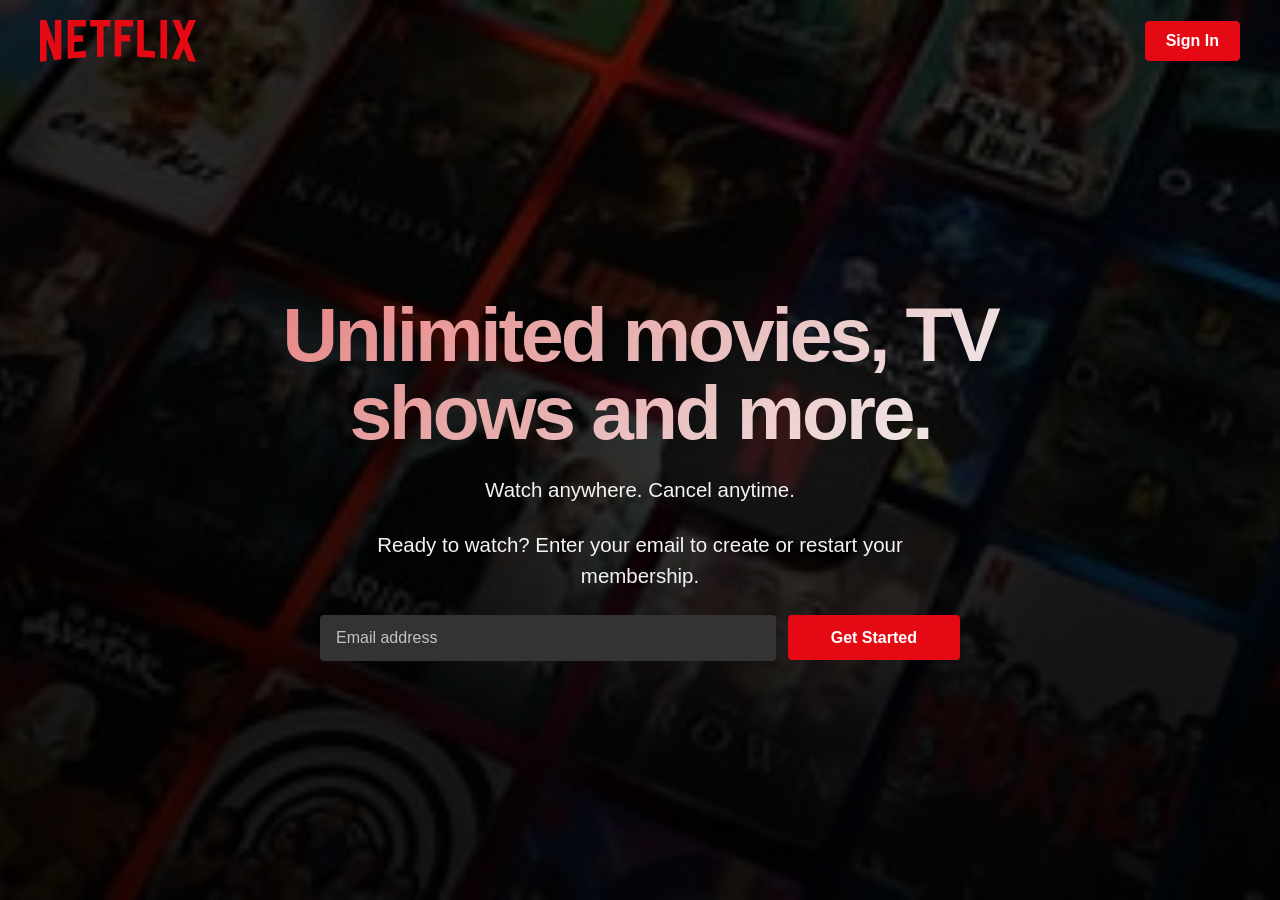
==== commit 42de846f: "merging completed" ====
--- a/index.html
+++ b/index.html
@@ -1,8638 +1,35 @@
 <!DOCTYPE html>
 <html lang="en">
+<head>
+  <meta charset="UTF-8">
+  <meta name="viewport" content="width=device-width, initial-scale=1.0">
+  <title>Netflix - Unlimited movies, TV shows and more</title>
+  <link rel="stylesheet" href="css/login.css">
+  <link rel="stylesheet" href="css/style.css">
+  <link rel="stylesheet" href="css/style.css">
+</head>
+<body>
+  <div class="bg" aria-hidden="true"></div>
 
-<head>
-    <meta charset="UTF-8">
-    <meta name="viewport" content="width=device-width, initial-scale=1.0">
-    <title>Netflix</title>
-    <link rel="stylesheet" href="css/style.css">
-    <link rel="stylesheet" href="css/cards.css">
-    <link rel="stylesheet" href="css/responsive2.css">
-    <link rel="stylesheet" href="css/footer.css">
-    <link rel="stylesheet" href="css/navbar.css">
-    <link rel="stylesheet" href="css/hero.css">
-    <link rel="stylesheet" href="https://cdnjs.cloudflare.com/ajax/libs/font-awesome/6.5.1/css/all.min.css"
-        crossorigin="anonymous" referrerpolicy="no-referrer" />
-    <link rel="preconnect" href="https://fonts.googleapis.com">
-    <link rel="preconnect" href="https://fonts.gstatic.com" crossorigin>
-    <link href="https://fonts.googleapis.com/css2?family=Roboto:ital,wght@0,100..900;1,100..900&display=swap"
-        rel="stylesheet">
-</head>
+  <header class="header">
+    <a href="login.html" class="brand">
+      <img src="Images/logo.svg" alt="Netflix logo" class="logo-img">
+    </a>
+    <a href="login.html" class="sign-in-btn">Sign In</a>
+  </header>
 
-<body>
+  <main class="hero">
+    <div class="hero-copy">
+      <h1>Unlimited movies, TV shows and more.</h1>
+      <p>Watch anywhere. Cancel anytime.</p>
+      <p class="cta-text">Ready to watch? Enter your email to create or restart your membership.</p>
 
-    <header class="navbar">
-        <a href="index.html" target="_self">
-            <img class="nav-logo" src="Images/Netflix Logo.png">
-        </a>
-        <nav class="nav-main">
-            <ul class="nav-conatainer">
-                <li class="nav-links"><a href="index.html" class="active">Home</a></li>
-                <li class="nav-links"><a href="tvshows.html" class="active">Shows</a></li>
-                <li class="nav-links"><a href="movies.html" class="active">Movies</a></li>
-                <li class="nav-links"><a href="#" class="active">Games</a></li>
-                <li class="nav-links"><a href="#" class="active">New & Popular</a></li>
-                <li class="nav-links"><a href="#" class="active">My List</a></li>
-                <li class="nav-links"><a href="#" class="active">Browse by Languages</a></li>
-            </ul>
-        </nav>
-        <div class="nav-secondary">
-            <button class="nav-button"><img class="nav-search" src="Images/Search Icon.png"></button>
-            <button class="nav-button"><img class="nav-bell" src="Images/Notification Bell.png"></button>
-            <a class="kids_section" href="#"><img class="kids-section-logo" src="Images/Kid's Section Logo.png">
-                <p class="children">Children</p>
-            </a>
-            <div class="account-related">
-                <button class="account-related-button">
-                    <img class="user-account-logo" src="Images/User Account Logo.jpg">
-                    <img class="down-arrow" src="Images/Down Arrow.png">
-                </button>
-                <div class="settings">
-                    <ul>
-                        <li><a href="#">Manage Profiles</a></li>
-                        <li><a href="#">Account</a></li>
-                        <li><a href="#">Help Center</a></li>
-                        <li>
-                            <hr>
-                        </li>
-                        <li><a href="#">Sign Out</a></li>
-                    </ul>
-                </div>
-            </div>
-        </div>
-    </header>
-
-    <section class="hero">
-
-        <div class="slider">
-
-            <input type="radio" name="slide" id="slide1" checked>
-            <input type="radio" name="slide" id="slide2">
-            <input type="radio" name="slide" id="slide3">
-            <input type="radio" name="slide" id="slide4">
-            <input type="radio" name="slide" id="slide5">
-
-            <div class="slides">
-
-                <div class="slide">
-                    <img src="Images/hero_1.jpg" alt="One Piece">
-                    <div class="hero-overlay"></div>
-                    <div class="hero-content">
-                        <h1 class="hero-title">ONE PIECE</h1>
-                        <p class="hero-description">
-                            In a seafaring world, a young pirate captain sets out with his crew to attain the title of
-                            Pirate King, and to discover the mythical treasure known as 'One Piece'.
-                        </p>
-                        <div class="hero-buttons">
-                            <button class="btn btn-play"><span class="icon">▶</span> Play</button>
-                            <button class="btn btn-info"><span class="icon">ℹ</span> More Info</button>
-                        </div>
-                    </div>
-                </div>
-
-                <div class="slide">
-                    <img src="Images/hero_2.jpg" alt="Stranger Things">
-                    <div class="hero-overlay"></div>
-                    <div class="hero-content">
-                        <h1 class="hero-title">STRANGER THINGS</h1>
-                        <p class="hero-description">
-                            When a young boy vanishes, a small town uncovers a mystery involving secret experiments,
-                            terrifying supernatural forces, and one strange little girl.
-                        </p>
-                        <div class="hero-buttons">
-                            <button class="btn btn-play"><span class="icon">▶</span> Play</button>
-                            <button class="btn btn-info"><span class="icon">ℹ</span> More Info</button>
-                        </div>
-                    </div>
-                </div>
-
-                <div class="slide">
-                    <img src="Images/hero_3.jpg" alt="Squid Game">
-                    <div class="hero-overlay"></div>
-                    <div class="hero-content">
-                        <h1 class="hero-title">SQUID GAME</h1>
-                        <p class="hero-description">
-                            Hundreds of cash-strapped players accept a strange invitation to compete in children's
-                            games. Inside, a tempting prize awaits with deadly high stakes.
-                        </p>
-                        <div class="hero-buttons">
-                            <button class="btn btn-play"><span class="icon">▶</span> Play</button>
-                            <button class="btn btn-info"><span class="icon">ℹ</span> More Info</button>
-                        </div>
-                    </div>
-                </div>
-
-                <div class="slide">
-                    <img src="Images/hero_4.jpg" alt="Wednesday">
-                    <div class="hero-overlay"></div>
-                    <div class="hero-content">
-                        <h1 class="hero-title">WEDNESDAY</h1>
-                        <p class="hero-description">
-                            Smart, sarcastic, and a little dead inside, Wednesday Addams investigates a murder spree
-                            while making new friends—and foes—at Nevermore Academy.
-                        </p>
-                        <div class="hero-buttons">
-                            <button class="btn btn-play"><span class="icon">▶</span> Play</button>
-                            <button class="btn btn-info"><span class="icon">ℹ</span> More Info</button>
-                        </div>
-                    </div>
-                </div>
-
-                <div class="slide">
-                    <img src="Images/hero_5.jpg" alt="Show 5">
-                    <div class="hero-overlay"></div>
-                    <div class="hero-content">
-                        <h1 class="hero-title">PEAKY BLINDERS</h1>
-                        <p class="hero-description">
-                            A notorious gang in 1919 Birmingham, England, is led by the fierce Tommy Shelby, a crime
-                            boss set on moving up in the world no matter the cost.
-                        </p>
-                        <div class="hero-buttons">
-                            <button class="btn btn-play"><span class="icon">▶</span> Play</button>
-                            <button class="btn btn-info"><span class="icon">ℹ</span> More Info</button>
-                        </div>
-                    </div>
-                </div>
-
-            </div>
-
-            <div class="navigation-dots">
-                <label for="slide1" class="dot"></label>
-                <label for="slide2" class="dot"></label>
-                <label for="slide3" class="dot"></label>
-                <label for="slide4" class="dot"></label>
-                <label for="slide5" class="dot"></label>
-            </div>
-
-        </div>
-
-    </section>
-
-    <!-- Starting content area from here  -->
-    <main class="content-area">
-
-        <!-- Continue watching section started here  -->
-
-        <section class="netflix-content">
-            <h2 class="section-title">Continue Watchig</h2>
-            <div class="cards-wrapper">
-                <div class="card">
-                    <img src="Images/Asian_TV/aliceinborderland.webp" alt="Lock Upp" class="card-img">
-                    <!-- Red Progress Line -->
-                    <div class="progress-container">
-                        <div class="progress-bar card-1"></div>
-                    </div>
-                    <!-- Started hover card part  -->
-                    <div class="hover-card">
-                        <div class="card-video">
-                            <video class="preview-video" muted loop autoplay preload="auto">
-                                <source src="Assets/Videos/Alice_in_borderland.mp4" type="video/mp4">
-                            </video>
-                            <div class="buttons">
-                                <a href="Assets/Videos/Alice_in_borderland.mp4" target="_parent">
-                                    <span class="play-btn">Play</span>
-                                </a>
-                                <i class="fa-solid fa-volume-xmark"></i>
-                            </div>
-                        </div>
-                        <!-- <a href="" target="">
-                                <div class="info">
-                                    <div class="action">
-                                        <div class="left-btn">
-                                            <i class="fa-solid fa-circle-play"></i>
-                                            <i class="fa-solid fa-plus"></i>
-                                            <i class="fa-regular fa-thumbs-up"></i>
-                                        </div>
-                                        <div class="right-btn">
-                                            <i class="fa-solid fa-chevron-down"></i>
-                                        </div>
-                                    </div>
-                                    <div class="meta">
-                                        <span class="rating">U/A 16+</span>
-                                        <span>35 Epsiodes</span>
-                                    </div>
-                                    <div class="genres">
-                                        Scandalous <span class="dot">•</span> Serial <span class="dot">•</span> Social
-                                        Experiment
-                                    </div>
-                                </div>
-                            </a> -->
-                    </div>
-                    <!-- Ended hover card part  -->
-                </div>
-
-                <div class="card">
-                    <img src="Images/Made_In_India/badsofbollywood.webp" alt="Lock Upp" class="card-img">
-                    <!-- Red Progress Line -->
-                    <div class="progress-container">
-                        <div class="progress-bar card-2"></div>
-                    </div>
-                    <!-- Started hover card part  -->
-                    <div class="hover-card">
-                        <div class="card-video">
-                            <video class="preview-video" muted loop autoplay preload="auto">
-                                <source src="Assets/Videos/Badass_of_bollywood.mp4" type="video/mp4">
-                            </video>
-                            <div class="buttons">
-                                <a href="Assets/Videos/Badass_of_bollywood.mp4" target="_parent">
-                                    <span class="play-btn">Play</span>
-                                </a>
-                                <i class="fa-solid fa-volume-xmark"></i>
-                            </div>
-                        </div>
-                        <!-- <a href="" target="">
-                                <div class="info">
-                                    <div class="action">
-                                        <div class="left-btn">
-                                            <i class="fa-solid fa-circle-play"></i>
-                                            <i class="fa-solid fa-plus"></i>
-                                            <i class="fa-regular fa-thumbs-up"></i>
-                                        </div>
-                                        <div class="right-btn">
-                                            <i class="fa-solid fa-chevron-down"></i>
-                                        </div>
-                                    </div>
-                                    <div class="meta">
-                                        <span class="rating">U/A 16+</span>
-                                        <span>35 Epsiodes</span>
-                                    </div>
-                                    <div class="genres">
-                                        Scandalous <span class="dot">•</span> Serial <span class="dot">•</span> Social
-                                        Experiment
-                                    </div>
-                                </div>
-                            </a> -->
-                    </div>
-                    <!-- Ended hover card part  -->
-                </div>
-
-                <div class="card">
-                    <img src="Images/International_TV/betterlate.webp" alt="Lock Upp" class="card-img">
-                    <!-- Red Progress Line -->
-                    <div class="progress-container">
-                        <div class="progress-bar card-3"></div>
-                    </div>
-                    <!-- Started hover card part  -->
-                    <div class="hover-card">
-                        <div class="card-video">
-                            <video class="preview-video" muted loop autoplay preload="auto">
-                                <source src="Assets/Videos/Better_late.mp4" type="video/mp4">
-                            </video>
-                            <div class="buttons">
-                                <a href="Assets/Videos/Better_late.mp4" target="_parent">
-                                    <span class="play-btn">Play</span>
-                                </a>
-                                <i class="fa-solid fa-volume-xmark"></i>
-                            </div>
-                        </div>
-                        <!-- <a href="" target="">
-                                <div class="info">
-                                    <div class="action">
-                                        <div class="left-btn">
-                                            <i class="fa-solid fa-circle-play"></i>
-                                            <i class="fa-solid fa-plus"></i>
-                                            <i class="fa-regular fa-thumbs-up"></i>
-                                        </div>
-                                        <div class="right-btn">
-                                            <i class="fa-solid fa-chevron-down"></i>
-                                        </div>
-                                    </div>
-                                    <div class="meta">
-                                        <span class="rating">U/A 16+</span>
-                                        <span>35 Epsiodes</span>
-                                    </div>
-                                    <div class="genres">
-                                        Scandalous <span class="dot">•</span> Serial <span class="dot">•</span> Social
-                                        Experiment
-                                    </div>
-                                </div>
-                            </a> -->
-                    </div>
-                    <!-- Ended hover card part  -->
-                </div>
-
-                <div class="card">
-                    <img src="Images/Anime/blackcover.webp" alt="Lock Upp" class="card-img">
-                    <!-- Red Progress Line -->
-                    <div class="progress-container">
-                        <div class="progress-bar card-4"></div>
-                    </div>
-                    <!-- Started hover card part  -->
-                    <div class="hover-card">
-                        <div class="card-video">
-                            <video class="preview-video" muted loop autoplay preload="auto">
-                                <source src="Assets/Videos/black_clover.mp4" type="video/mp4">
-                            </video>
-                            <div class="buttons">
-                                <a href="Assets/Videos/black_clover.mp4" target="_parent">
-                                    <span class="play-btn">Play</span>
-                                </a>
-                                <i class="fa-solid fa-volume-xmark"></i>
-                            </div>
-                        </div>
-                        <!-- <a href="" target="">
-                                <div class="info">
-                                    <div class="action">
-                                        <div class="left-btn">
-                                            <i class="fa-solid fa-circle-play"></i>
-                                            <i class="fa-solid fa-plus"></i>
-                                            <i class="fa-regular fa-thumbs-up"></i>
-                                        </div>
-                                        <div class="right-btn">
-                                            <i class="fa-solid fa-chevron-down"></i>
-                                        </div>
-                                    </div>
-                                    <div class="meta">
-                                        <span class="rating">U/A 16+</span>
-                                        <span>35 Epsiodes</span>
-                                    </div>
-                                    <div class="genres">
-                                        Scandalous <span class="dot">•</span> Serial <span class="dot">•</span> Social
-                                        Experiment
-                                    </div>
-                                </div>
-                            </a> -->
-                    </div>
-                    <!-- Ended hover card part  -->
-                </div>
-
-                <div class="card">
-                    <img src="Images/K_Dramas/bloodhounds.webp" alt="Lock Upp" class="card-img">
-                    <!-- Red Progress Line -->
-                    <div class="progress-container">
-                        <div class="progress-bar card-5"></div>
-                    </div>
-                    <!-- Started hover card part  -->
-                    <div class="hover-card">
-                        <div class="card-video">
-                            <video class="preview-video" muted loop autoplay preload="auto">
-                                <source src="Assets/Videos/Bloodhounds.mp4" type="video/mp4">
-                            </video>
-                            <div class="buttons">
-                                <a href="Assets/Videos/Bloodhounds.mp4" target="_parent">
-                                    <span class="play-btn">Play</span>
-                                </a>
-                                <i class="fa-solid fa-volume-xmark"></i>
-                            </div>
-                        </div>
-                        <!-- <a href="" target="">
-                                <div class="info">
-                                    <div class="action">
-                                        <div class="left-btn">
-                                            <i class="fa-solid fa-circle-play"></i>
-                                            <i class="fa-solid fa-plus"></i>
-                                            <i class="fa-regular fa-thumbs-up"></i>
-                                        </div>
-                                        <div class="right-btn">
-                                            <i class="fa-solid fa-chevron-down"></i>
-                                        </div>
-                                    </div>
-                                    <div class="meta">
-                                        <span class="rating">U/A 16+</span>
-                                        <span>35 Epsiodes</span>
-                                    </div>
-                                    <div class="genres">
-                                        Scandalous <span class="dot">•</span> Serial <span class="dot">•</span> Social
-                                        Experiment
-                                    </div>
-                                </div>
-                            </a> -->
-                    </div>
-                    <!-- Ended hover card part  -->
-                </div>
-
-                <div class="card">
-                    <img src="Images/Movie_Section/Action/1.webp" alt="Lock Upp" class="card-img">
-                    <!-- Red Progress Line -->
-                    <div class="progress-container">
-                        <div class="progress-bar card-6"></div>
-                    </div>
-                    <!-- Started hover card part  -->
-                    <div class="hover-card">
-                        <div class="card-video">
-                            <video class="preview-video" muted loop autoplay preload="auto">
-                                <source src="Assets/Videos/Border_2.mp4" type="video/mp4">
-                            </video>
-                            <div class="buttons">
-                                <a href="Assets/Videos/Border_2.mp4" target="_parent">
-                                    <span class="play-btn">Play</span>
-                                </a>
-                                <i class="fa-solid fa-volume-xmark"></i>
-                            </div>
-                        </div>
-                        <!-- <a href="" target="">
-                                <div class="info">
-                                    <div class="action">
-                                        <div class="left-btn">
-                                            <i class="fa-solid fa-circle-play"></i>
-                                            <i class="fa-solid fa-plus"></i>
-                                            <i class="fa-regular fa-thumbs-up"></i>
-                                        </div>
-                                        <div class="right-btn">
-                                            <i class="fa-solid fa-chevron-down"></i>
-                                        </div>
-                                    </div>
-                                    <div class="meta">
-                                        <span class="rating">U/A 16+</span>
-                                        <span>35 Epsiodes</span>
-                                    </div>
-                                    <div class="genres">
-                                        Scandalous <span class="dot">•</span> Serial <span class="dot">•</span> Social
-                                        Experiment
-                                    </div>
-                                </div>
-                            </a> -->
-                    </div>
-                    <!-- Ended hover card part  -->
-                </div>
-
-                <div class="card">
-                    <img src="Images/US_TV_Shows/bridgerton.webp" alt="Lock Upp" class="card-img">
-                    <!-- Red Progress Line -->
-                    <div class="progress-container">
-                        <div class="progress-bar card-7"></div>
-                    </div>
-                    <!-- Started hover card part  -->
-                    <div class="hover-card">
-                        <div class="card-video">
-                            <video class="preview-video" muted loop autoplay preload="auto">
-                                <source src="Assets/Videos/Bridgerton.mp4" type="video/mp4">
-                            </video>
-                            <div class="buttons">
-                                <a href="Assets/Videos/Bridgerton.mp4" target="_parent">
-                                    <span class="play-btn">Play</span>
-                                </a>
-                                <i class="fa-solid fa-volume-xmark"></i>
-                            </div>
-                        </div>
-                        <!-- <a href="" target="">
-                                <div class="info">
-                                    <div class="action">
-                                        <div class="left-btn">
-                                            <i class="fa-solid fa-circle-play"></i>
-                                            <i class="fa-solid fa-plus"></i>
-                                            <i class="fa-regular fa-thumbs-up"></i>
-                                        </div>
-                                        <div class="right-btn">
-                                            <i class="fa-solid fa-chevron-down"></i>
-                                        </div>
-                                    </div>
-                                    <div class="meta">
-                                        <span class="rating">U/A 16+</span>
-                                        <span>35 Epsiodes</span>
-                                    </div>
-                                    <div class="genres">
-                                        Scandalous <span class="dot">•</span> Serial <span class="dot">•</span> Social
-                                        Experiment
-                                    </div>
-                                </div>
-                            </a> -->
-                    </div>
-                    <!-- Ended hover card part  -->
-                </div>
-
-                <div class="card">
-                    <img src="Images/TV_Sci-Fic/eternallove.webp" alt="Lock Upp" class="card-img">
-                    <!-- Red Progress Line -->
-                    <div class="progress-container">
-                        <div class="progress-bar card-8"></div>
-                    </div>
-                    <!-- Started hover card part  -->
-                    <div class="hover-card">
-                        <div class="card-video">
-                            <video class="preview-video" muted loop autoplay preload="auto">
-                                <source src="Assets/Videos/Eternal_love.mp4" type="video/mp4">
-                            </video>
-                            <div class="buttons">
-                                <a href="Assets/Videos/Eternal_love.mp4" target="_parent">
-                                    <span class="play-btn">Play</span>
-                                </a>
-                                <i class="fa-solid fa-volume-xmark"></i>
-                            </div>
-                        </div>
-                        <!-- <a href="" target="">
-                                <div class="info">
-                                    <div class="action">
-                                        <div class="left-btn">
-                                            <i class="fa-solid fa-circle-play"></i>
-                                            <i class="fa-solid fa-plus"></i>
-                                            <i class="fa-regular fa-thumbs-up"></i>
-                                        </div>
-                                        <div class="right-btn">
-                                            <i class="fa-solid fa-chevron-down"></i>
-                                        </div>
-                                    </div>
-                                    <div class="meta">
-                                        <span class="rating">U/A 16+</span>
-                                        <span>35 Epsiodes</span>
-                                    </div>
-                                    <div class="genres">
-                                        Scandalous <span class="dot">•</span> Serial <span class="dot">•</span> Social
-                                        Experiment
-                                    </div>
-                                </div>
-                            </a> -->
-                    </div>
-                    <!-- Ended hover card part  -->
-                </div>
-
-                <div class="card">
-                    <img src="Images/Movie_Section/Drama/6.jpg" alt="Lock Upp" class="card-img">
-                    <!-- Red Progress Line -->
-                    <div class="progress-container">
-                        <div class="progress-bar card-9"></div>
-                    </div>
-                    <!-- Started hover card part  -->
-                    <div class="hover-card">
-                        <div class="card-video">
-                            <video class="preview-video" muted loop autoplay preload="auto">
-                                <source src="Assets/Videos/Ikka.mp4" type="video/mp4">
-                            </video>
-                            <div class="buttons">
-                                <a href="Assets/Videos/Ikka.mp4" target="_parent">
-                                    <span class="play-btn">Play</span>
-                                </a>
-                                <i class="fa-solid fa-volume-xmark"></i>
-                            </div>
-                        </div>
-                        <!-- <a href="" target="">
-                                <div class="info">
-                                    <div class="action">
-                                        <div class="left-btn">
-                                            <i class="fa-solid fa-circle-play"></i>
-                                            <i class="fa-solid fa-plus"></i>
-                                            <i class="fa-regular fa-thumbs-up"></i>
-                                        </div>
-                                        <div class="right-btn">
-                                            <i class="fa-solid fa-chevron-down"></i>
-                                        </div>
-                                    </div>
-                                    <div class="meta">
-                                        <span class="rating">U/A 16+</span>
-                                        <span>35 Epsiodes</span>
-                                    </div>
-                                    <div class="genres">
-                                        Scandalous <span class="dot">•</span> Serial <span class="dot">•</span> Social
-                                        Experiment
-                                    </div>
-                                </div>
-                            </a> -->
-                    </div>
-                    <!-- Ended hover card part  -->
-                </div>
-
-                <div class="card">
-                    <img src="Images/Made_In_India/luckybaskhar.webp" alt="Lock Upp" class="card-img">
-                    <!-- Red Progress Line -->
-                    <div class="progress-container">
-                        <div class="progress-bar card-10"></div>
-                    </div>
-                    <!-- Started hover card part  -->
-                    <div class="hover-card">
-                        <div class="card-video">
-                            <video class="preview-video" muted loop autoplay preload="auto">
-                                <source src="Assets/Videos/Lucky_bhaskar.mp4" type="video/mp4">
-                            </video>
-                            <div class="buttons">
-                                <a href="Assets/Videos/Lucky_bhaskar.mp4" target="_parent">
-                                    <span class="play-btn">Play</span>
-                                </a>
-                                <i class="fa-solid fa-volume-xmark"></i>
-                            </div>
-                        </div>
-                        <!-- <a href="" target="">
-                                <div class="info">
-                                    <div class="action">
-                                        <div class="left-btn">
-                                            <i class="fa-solid fa-circle-play"></i>
-                                            <i class="fa-solid fa-plus"></i>
-                                            <i class="fa-regular fa-thumbs-up"></i>
-                                        </div>
-                                        <div class="right-btn">
-                                            <i class="fa-solid fa-chevron-down"></i>
-                                        </div>
-                                    </div>
-                                    <div class="meta">
-                                        <span class="rating">U/A 16+</span>
-                                        <span>35 Epsiodes</span>
-                                    </div>
-                                    <div class="genres">
-                                        Scandalous <span class="dot">•</span> Serial <span class="dot">•</span> Social
-                                        Experiment
-                                    </div>
-                                </div>
-                            </a> -->
-                    </div>
-                    <!-- Ended hover card part  -->
-                </div>
-            </div>
-        </section>
-
-        <!-- Continue watching section ended here  -->
-
-        <!-- First section started here -->
-
-        <section class="netflix-content">
-            <h2 class="section-title">New on Netflix</h2>
-            <div class="cards-wrapper">
-                <div class="card">
-                    <img src="Images/New_Added/lockup.webp" alt="Lock Upp" class="card-img">
-                    <!-- Started hover card part  -->
-                    <div class="hover-card">
-                        <div class="card-video">
-                            <video class="preview-video" muted loop autoplay preload="auto">
-                                <source src="Assets/Videos/Lockup_season_2.mp4" type="video/mp4">
-                            </video>
-                            <div class="buttons">
-                                <a href="Assets/Videos/Lockup_season_2.mp4" target="_parent">
-                                    <span class="play-btn">Play</span>
-                                </a>
-                                <i class="fa-solid fa-volume-xmark"></i>
-                            </div>
-                        </div>
-                        <!-- <a href="" target="">
-                                <div class="info">
-                                    <div class="action">
-                                        <div class="left-btn">
-                                            <i class="fa-solid fa-circle-play"></i>
-                                            <i class="fa-solid fa-plus"></i>
-                                            <i class="fa-regular fa-thumbs-up"></i>
-                                        </div>
-                                        <div class="right-btn">
-                                            <i class="fa-solid fa-chevron-down"></i>
-                                        </div>
-                                    </div>
-                                    <div class="meta">
-                                        <span class="rating">U/A 16+</span>
-                                        <span>35 Epsiodes</span>
-                                    </div>
-                                    <div class="genres">
-                                        Scandalous <span class="dot">•</span> Serial <span class="dot">•</span> Social
-                                        Experiment
-                                    </div>
-                                </div>
-                            </a> -->
-                    </div>
-                    <!-- Ended hover card part  -->
-                </div>
-
-                <div class="card">
-                    <img src="Images/New_Added/gattakusthi.webp" alt="Lock Upp" class="card-img">
-                    <!-- Started hover card part  -->
-                    <div class="hover-card">
-                        <div class="card-video">
-                            <video class="preview-video" muted loop autoplay preload="auto">
-                                <source src="Assets/Videos/Lockup_season_2.mp4" type="video/mp4">
-                            </video>
-                            <div class="buttons">
-                                <a href="Assets/Videos/Lockup_season_2.mp4" target="_parent">
-                                    <span class="play-btn">Play</span>
-                                </a>
-                                <i class="fa-solid fa-volume-xmark"></i>
-                            </div>
-                        </div>
-                        <!-- <a href="" target="">
-                                <div class="info">
-                                    <div class="action">
-                                        <div class="left-btn">
-                                            <i class="fa-solid fa-circle-play"></i>
-                                            <i class="fa-solid fa-plus"></i>
-                                            <i class="fa-regular fa-thumbs-up"></i>
-                                        </div>
-                                        <div class="right-btn">
-                                            <i class="fa-solid fa-chevron-down"></i>
-                                        </div>
-                                    </div>
-                                    <div class="meta">
-                                        <span class="rating">U/A 16+</span>
-                                        <span>35 Epsiodes</span>
-                                    </div>
-                                    <div class="genres">
-                                        Scandalous <span class="dot">•</span> Serial <span class="dot">•</span> Social
-                                        Experiment
-                                    </div>
-                                </div>
-                            </a>  -->
-                    </div>
-                    <!-- Ended hover card part  -->
-                </div>
-
-                <div class="card">
-                    <img src="Images/New_Added/badlyinlove.webp" alt="Lock Upp" class="card-img">
-                    <!-- Started hover card part  -->
-                    <div class="hover-card">
-                        <div class="card-video">
-                            <video class="preview-video" muted loop autoplay preload="auto">
-                                <source src="Assets/Videos/Lockup_season_2.mp4" type="video/mp4">
-                            </video>
-                            <div class="buttons">
-                                <a href="Assets/Videos/Lockup_season_2.mp4" target="_parent">
-                                    <span class="play-btn">Play</span>
-                                </a>
-                                <i class="fa-solid fa-volume-xmark"></i>
-                            </div>
-                        </div>
-                        <!-- <a href="" target="">
-                                <div class="info">
-                                    <div class="action">
-                                        <div class="left-btn">
-                                            <i class="fa-solid fa-circle-play"></i>
-                                            <i class="fa-solid fa-plus"></i>
-                                            <i class="fa-regular fa-thumbs-up"></i>
-                                        </div>
-                                        <div class="right-btn">
-                                            <i class="fa-solid fa-chevron-down"></i>
-                                        </div>
-                                    </div>
-                                    <div class="meta">
-                                        <span class="rating">U/A 16+</span>
-                                        <span>35 Epsiodes</span>
-                                    </div>
-                                    <div class="genres">
-                                        Scandalous <span class="dot">•</span> Serial <span class="dot">•</span> Social
-                                        Experiment
-                                    </div>
-                                </div>
-                            </a> -->
-                    </div>
-                    <!-- Ended hover card part  -->
-                </div>
-
-                <div class="card">
-                    <img src="Images/New_Added/betterlate.webp" alt="Lock Upp" class="card-img">
-                    <!-- Started hover card part  -->
-                    <div class="hover-card">
-                        <div class="card-video">
-                            <video class="preview-video" muted loop autoplay preload="auto">
-                                <source src="Assets/Videos/Lockup_season_2.mp4" type="video/mp4">
-                            </video>
-                            <div class="buttons">
-                                <a href="Assets/Videos/Lockup_season_2.mp4" target="_parent">
-                                    <span class="play-btn">Play</span>
-                                </a>
-                                <i class="fa-solid fa-volume-xmark"></i>
-                            </div>
-                        </div>
-                        <!-- <a href="" target="">
-                                <div class="info">
-                                    <div class="action">
-                                        <div class="left-btn">
-                                            <i class="fa-solid fa-circle-play"></i>
-                                            <i class="fa-solid fa-plus"></i>
-                                            <i class="fa-regular fa-thumbs-up"></i>
-                                        </div>
-                                        <div class="right-btn">
-                                            <i class="fa-solid fa-chevron-down"></i>
-                                        </div>
-                                    </div>
-                                    <div class="meta">
-                                        <span class="rating">U/A 16+</span>
-                                        <span>35 Epsiodes</span>
-                                    </div>
-                                    <div class="genres">
-                                        Scandalous <span class="dot">•</span> Serial <span class="dot">•</span> Social
-                                        Experiment
-                                    </div>
-                                </div>
-                            </a> -->
-                    </div>
-                    <!-- Ended hover card part  -->
-                </div>
-
-                <div class="card">
-                    <img src="Images/New_Added/aoashi.webp" alt="Lock Upp" class="card-img">
-                    <!-- Started hover card part  -->
-                    <div class="hover-card">
-                        <div class="card-video">
-                            <video class="preview-video" muted loop autoplay preload="auto">
-                                <source src="Assets/Videos/Lockup_season_2.mp4" type="video/mp4">
-                            </video>
-                            <div class="buttons">
-                                <a href="Assets/Videos/Lockup_season_2.mp4" target="_parent">
-                                    <span class="play-btn">Play</span>
-                                </a>
-                                <i class="fa-solid fa-volume-xmark"></i>
-                            </div>
-                        </div>
-                        <!-- <a href="" target="">
-                                <div class="info">
-                                    <div class="action">
-                                        <div class="left-btn">
-                                            <i class="fa-solid fa-circle-play"></i>
-                                            <i class="fa-solid fa-plus"></i>
-                                            <i class="fa-regular fa-thumbs-up"></i>
-                                        </div>
-                                        <div class="right-btn">
-                                            <i class="fa-solid fa-chevron-down"></i>
-                                        </div>
-                                    </div>
-                                    <div class="meta">
-                                        <span class="rating">U/A 16+</span>
-                                        <span>35 Epsiodes</span>
-                                    </div>
-                                    <div class="genres">
-                                        Scandalous <span class="dot">•</span> Serial <span class="dot">•</span> Social
-                                        Experiment
-                                    </div>
-                                </div>
-                            </a> -->
-                    </div>
-                    <!-- Ended hover card part  -->
-                </div>
-
-                <div class="card">
-                    <img src="Images/New_Added/bigchiken.webp" alt="Lock Upp" class="card-img">
-                    <!-- Started hover card part  -->
-                    <div class="hover-card">
-                        <div class="card-video">
-                            <video class="preview-video" muted loop autoplay preload="auto">
-                                <source src="Assets/Videos/Lockup_season_2.mp4" type="video/mp4">
-                            </video>
-                            <div class="buttons">
-                                <a href="Assets/Videos/Lockup_season_2.mp4" target="_parent">
-                                    <span class="play-btn">Play</span>
-                                </a>
-                                <i class="fa-solid fa-volume-xmark"></i>
-                            </div>
-                        </div>
-                        <!-- <a href="" target="">
-                                <div class="info">
-                                    <div class="action">
-                                        <div class="left-btn">
-                                            <i class="fa-solid fa-circle-play"></i>
-                                            <i class="fa-solid fa-plus"></i>
-                                            <i class="fa-regular fa-thumbs-up"></i>
-                                        </div>
-                                        <div class="right-btn">
-                                            <i class="fa-solid fa-chevron-down"></i>
-                                        </div>
-                                    </div>
-                                    <div class="meta">
-                                        <span class="rating">U/A 16+</span>
-                                        <span>35 Epsiodes</span>
-                                    </div>
-                                    <div class="genres">
-                                        Scandalous <span class="dot">•</span> Serial <span class="dot">•</span> Social
-                                        Experiment
-                                    </div>
-                                </div>
-                            </a> -->
-                    </div>
-                    <!-- Ended hover card part  -->
-                </div>
-
-                <div class="card">
-                    <img src="Images/New_Added/blacktrick.webp" alt="Lock Upp" class="card-img">
-                    <!-- Started hover card part  -->
-                    <div class="hover-card">
-                        <div class="card-video">
-                            <video class="preview-video" muted loop autoplay preload="auto">
-                                <source src="Assets/Videos/Lockup_season_2.mp4" type="video/mp4">
-                            </video>
-                            <div class="buttons">
-                                <a href="Assets/Videos/Lockup_season_2.mp4" target="_parent">
-                                    <span class="play-btn">Play</span>
-                                </a>
-                                <i class="fa-solid fa-volume-xmark"></i>
-                            </div>
-                        </div>
-                        <!-- <a href="" target="">
-                                <div class="info">
-                                    <div class="action">
-                                        <div class="left-btn">
-                                            <i class="fa-solid fa-circle-play"></i>
-                                            <i class="fa-solid fa-plus"></i>
-                                            <i class="fa-regular fa-thumbs-up"></i>
-                                        </div>
-                                        <div class="right-btn">
-                                            <i class="fa-solid fa-chevron-down"></i>
-                                        </div>
-                                    </div>
-                                    <div class="meta">
-                                        <span class="rating">U/A 16+</span>
-                                        <span>35 Epsiodes</span>
-                                    </div>
-                                    <div class="genres">
-                                        Scandalous <span class="dot">•</span> Serial <span class="dot">•</span> Social
-                                        Experiment
-                                    </div>
-                                </div>
-                            </a> -->
-                    </div>
-                    <!-- Ended hover card part  -->
-                </div>
-
-                <div class="card">
-                    <img src="Images/New_Added/chicago.webp" alt="Lock Upp" class="card-img">
-                    <!-- Started hover card part  -->
-                    <div class="hover-card">
-                        <div class="card-video">
-                            <video class="preview-video" muted loop autoplay preload="auto">
-                                <source src="Assets/Videos/Lockup_season_2.mp4" type="video/mp4">
-                            </video>
-                            <div class="buttons">
-                                <a href="Assets/Videos/Lockup_season_2.mp4" target="_parent">
-                                    <span class="play-btn">Play</span>
-                                </a>
-                                <i class="fa-solid fa-volume-xmark"></i>
-                            </div>
-                        </div>
-                        <!-- <a href="" target="">
-                                <div class="info">
-                                    <div class="action">
-                                        <div class="left-btn">
-                                            <i class="fa-solid fa-circle-play"></i>
-                                            <i class="fa-solid fa-plus"></i>
-                                            <i class="fa-regular fa-thumbs-up"></i>
-                                        </div>
-                                        <div class="right-btn">
-                                            <i class="fa-solid fa-chevron-down"></i>
-                                        </div>
-                                    </div>
-                                    <div class="meta">
-                                        <span class="rating">U/A 16+</span>
-                                        <span>35 Epsiodes</span>
-                                    </div>
-                                    <div class="genres">
-                                        Scandalous <span class="dot">•</span> Serial <span class="dot">•</span> Social
-                                        Experiment
-                                    </div>
-                                </div>
-                            </a> -->
-                    </div>
-                    <!-- Ended hover card part  -->
-                </div>
-
-                <div class="card">
-                    <img src="Images/New_Added/doctorx.webp" alt="Lock Upp" class="card-img">
-                    <!-- Started hover card part  -->
-                    <div class="hover-card">
-                        <div class="card-video">
-                            <video class="preview-video" muted loop autoplay preload="auto">
-                                <source src="Assets/Videos/Lockup_season_2.mp4" type="video/mp4">
-                            </video>
-                            <div class="buttons">
-                                <a href="Assets/Videos/Lockup_season_2.mp4" target="_parent">
-                                    <span class="play-btn">Play</span>
-                                </a>
-                                <i class="fa-solid fa-volume-xmark"></i>
-                            </div>
-                        </div>
-                        <!-- <a href="" target="">
-                                <div class="info">
-                                    <div class="action">
-                                        <div class="left-btn">
-                                            <i class="fa-solid fa-circle-play"></i>
-                                            <i class="fa-solid fa-plus"></i>
-                                            <i class="fa-regular fa-thumbs-up"></i>
-                                        </div>
-                                        <div class="right-btn">
-                                            <i class="fa-solid fa-chevron-down"></i>
-                                        </div>
-                                    </div>
-                                    <div class="meta">
-                                        <span class="rating">U/A 16+</span>
-                                        <span>35 Epsiodes</span>
-                                    </div>
-                                    <div class="genres">
-                                        Scandalous <span class="dot">•</span> Serial <span class="dot">•</span> Social
-                                        Experiment
-                                    </div>
-                                </div>
-                            </a> -->
-                    </div>
-                    <!-- Ended hover card part  -->
-                </div>
-
-                <div class="card">
-                    <img src="Images/New_Added/dontbeafraid.webp" alt="Lock Upp" class="card-img">
-                    <!-- Started hover card part  -->
-                    <div class="hover-card">
-                        <div class="card-video">
-                            <video class="preview-video" muted loop autoplay preload="auto">
-                                <source src="Assets/Videos/Lockup_season_2.mp4" type="video/mp4">
-                            </video>
-                            <div class="buttons">
-                                <a href="Assets/Videos/Lockup_season_2.mp4" target="_parent">
-                                    <span class="play-btn">Play</span>
-                                </a>
-                                <i class="fa-solid fa-volume-xmark"></i>
-                            </div>
-                        </div>
-                        <!-- <a href="" target="">
-                                <div class="info">
-                                    <div class="action">
-                                        <div class="left-btn">
-                                            <i class="fa-solid fa-circle-play"></i>
-                                            <i class="fa-solid fa-plus"></i>
-                                            <i class="fa-regular fa-thumbs-up"></i>
-                                        </div>
-                                        <div class="right-btn">
-                                            <i class="fa-solid fa-chevron-down"></i>
-                                        </div>
-                                    </div>
-                                    <div class="meta">
-                                        <span class="rating">U/A 16+</span>
-                                        <span>35 Epsiodes</span>
-                                    </div>
-                                    <div class="genres">
-                                        Scandalous <span class="dot">•</span> Serial <span class="dot">•</span> Social
-                                        Experiment
-                                    </div>
-                                </div>
-                            </a> -->
-                    </div>
-                    <!-- Ended hover card part  -->
-                </div>
-
-                <div class="card">
-                    <img src="Images/New_Added/finalproject.webp" alt="Lock Upp" class="card-img">
-                    <!-- Started hover card part  -->
-                    <div class="hover-card">
-                        <div class="card-video">
-                            <video class="preview-video" muted loop autoplay preload="auto">
-                                <source src="Assets/Videos/Lockup_season_2.mp4" type="video/mp4">
-                            </video>
-                            <div class="buttons">
-                                <a href="Assets/Videos/Lockup_season_2.mp4" target="_parent">
-                                    <span class="play-btn">Play</span>
-                                </a>
-                                <i class="fa-solid fa-volume-xmark"></i>
-                            </div>
-                        </div>
-                        <!-- <a href="" target="">
-                                <div class="info">
-                                    <div class="action">
-                                        <div class="left-btn">
-                                            <i class="fa-solid fa-circle-play"></i>
-                                            <i class="fa-solid fa-plus"></i>
-                                            <i class="fa-regular fa-thumbs-up"></i>
-                                        </div>
-                                        <div class="right-btn">
-                                            <i class="fa-solid fa-chevron-down"></i>
-                                        </div>
-                                    </div>
-                                    <div class="meta">
-                                        <span class="rating">U/A 16+</span>
-                                        <span>35 Epsiodes</span>
-                                    </div>
-                                    <div class="genres">
-                                        Scandalous <span class="dot">•</span> Serial <span class="dot">•</span> Social
-                                        Experiment
-                                    </div>
-                                </div>
-                            </a> -->
-                    </div>
-                    <!-- Ended hover card part  -->
-                </div>
-
-                <div class="card">
-                    <img src="Images/New_Added/forbiddenwoman.webp" alt="Lock Upp" class="card-img">
-                    <!-- Started hover card part  -->
-                    <div class="hover-card">
-                        <div class="card-video">
-                            <video class="preview-video" muted loop autoplay preload="auto">
-                                <source src="Assets/Videos/Lockup_season_2.mp4" type="video/mp4">
-                            </video>
-                            <div class="buttons">
-                                <a href="Assets/Videos/Lockup_season_2.mp4" target="_parent">
-                                    <span class="play-btn">Play</span>
-                                </a>
-                                <i class="fa-solid fa-volume-xmark"></i>
-                            </div>
-                        </div>
-                        <!-- <a href="" target="">
-                                <div class="info">
-                                    <div class="action">
-                                        <div class="left-btn">
-                                            <i class="fa-solid fa-circle-play"></i>
-                                            <i class="fa-solid fa-plus"></i>
-                                            <i class="fa-regular fa-thumbs-up"></i>
-                                        </div>
-                                        <div class="right-btn">
-                                            <i class="fa-solid fa-chevron-down"></i>
-                                        </div>
-                                    </div>
-                                    <div class="meta">
-                                        <span class="rating">U/A 16+</span>
-                                        <span>35 Epsiodes</span>
-                                    </div>
-                                    <div class="genres">
-                                        Scandalous <span class="dot">•</span> Serial <span class="dot">•</span> Social
-                                        Experiment
-                                    </div>
-                                </div>
-                            </a> -->
-                    </div>
-                    <!-- Ended hover card part  -->
-                </div>
-
-                <div class="card">
-                    <img src="Images/New_Added/gate24.webp" alt="Lock Upp" class="card-img">
-                    <!-- Started hover card part  -->
-                    <div class="hover-card">
-                        <div class="card-video">
-                            <video class="preview-video" muted loop autoplay preload="auto">
-                                <source src="Assets/Videos/Lockup_season_2.mp4" type="video/mp4">
-                            </video>
-                            <div class="buttons">
-                                <a href="Assets/Videos/Lockup_season_2.mp4" target="_parent">
-                                    <span class="play-btn">Play</span>
-                                </a>
-                                <i class="fa-solid fa-volume-xmark"></i>
-                            </div>
-                        </div>
-                        <!-- <a href="" target="">
-                                <div class="info">
-                                    <div class="action">
-                                        <div class="left-btn">
-                                            <i class="fa-solid fa-circle-play"></i>
-                                            <i class="fa-solid fa-plus"></i>
-                                            <i class="fa-regular fa-thumbs-up"></i>
-                                        </div>
-                                        <div class="right-btn">
-                                            <i class="fa-solid fa-chevron-down"></i>
-                                        </div>
-                                    </div>
-                                    <div class="meta">
-                                        <span class="rating">U/A 16+</span>
-                                        <span>35 Epsiodes</span>
-                                    </div>
-                                    <div class="genres">
-                                        Scandalous <span class="dot">•</span> Serial <span class="dot">•</span> Social
-                                        Experiment
-                                    </div>
-                                </div>
-                            </a> -->
-                    </div>
-                    <!-- Ended hover card part  -->
-                </div>
-
-                <div class="card">
-                    <img src="Images/New_Added/insidethe.webp" alt="Lock Upp" class="card-img">
-                    <!-- Started hover card part  -->
-                    <div class="hover-card">
-                        <div class="card-video">
-                            <video class="preview-video" muted loop autoplay preload="auto">
-                                <source src="Assets/Videos/Lockup_season_2.mp4" type="video/mp4">
-                            </video>
-                            <div class="buttons">
-                                <a href="Assets/Videos/Lockup_season_2.mp4" target="_parent">
-                                    <span class="play-btn">Play</span>
-                                </a>
-                                <i class="fa-solid fa-volume-xmark"></i>
-                            </div>
-                        </div>
-                        <!-- <a href="" target="">
-                                <div class="info">
-                                    <div class="action">
-                                        <div class="left-btn">
-                                            <i class="fa-solid fa-circle-play"></i>
-                                            <i class="fa-solid fa-plus"></i>
-                                            <i class="fa-regular fa-thumbs-up"></i>
-                                        </div>
-                                        <div class="right-btn">
-                                            <i class="fa-solid fa-chevron-down"></i>
-                                        </div>
-                                    </div>
-                                    <div class="meta">
-                                        <span class="rating">U/A 16+</span>
-                                        <span>35 Epsiodes</span>
-                                    </div>
-                                    <div class="genres">
-                                        Scandalous <span class="dot">•</span> Serial <span class="dot">•</span> Social
-                                        Experiment
-                                    </div>
-                                </div>
-                            </a> -->
-                    </div>
-                    <!-- Ended hover card part  -->
-                </div>
-
-                <div class="card">
-                    <img src="Images/New_Added/ladiesinblack.webp" alt="Lock Upp" class="card-img">
-                    <!-- Started hover card part  -->
-                    <div class="hover-card">
-                        <div class="card-video">
-                            <video class="preview-video" muted loop autoplay preload="auto">
-                                <source src="Assets/Videos/Lockup_season_2.mp4" type="video/mp4">
-                            </video>
-                            <div class="buttons">
-                                <a href="Assets/Videos/Lockup_season_2.mp4" target="_parent">
-                                    <span class="play-btn">Play</span>
-                                </a>
-                                <i class="fa-solid fa-volume-xmark"></i>
-                            </div>
-                        </div>
-                        <!-- <a href="" target="">
-                                <div class="info">
-                                    <div class="action">
-                                        <div class="left-btn">
-                                            <i class="fa-solid fa-circle-play"></i>
-                                            <i class="fa-solid fa-plus"></i>
-                                            <i class="fa-regular fa-thumbs-up"></i>
-                                        </div>
-                                        <div class="right-btn">
-                                            <i class="fa-solid fa-chevron-down"></i>
-                                        </div>
-                                    </div>
-                                    <div class="meta">
-                                        <span class="rating">U/A 16+</span>
-                                        <span>35 Epsiodes</span>
-                                    </div>
-                                    <div class="genres">
-                                        Scandalous <span class="dot">•</span> Serial <span class="dot">•</span> Social
-                                        Experiment
-                                    </div>
-                                </div>
-                            </a> -->
-                    </div>
-                    <!-- Ended hover card part  -->
-                </div>
-
-                <div class="card">
-                    <img src="Images/New_Added/letmarry.webp" alt="Lock Upp" class="card-img">
-                    <!-- Started hover card part  -->
-                    <div class="hover-card">
-                        <div class="card-video">
-                            <video class="preview-video" muted loop autoplay preload="auto">
-                                <source src="Assets/Videos/Lockup_season_2.mp4" type="video/mp4">
-                            </video>
-                            <div class="buttons">
-                                <a href="Assets/Videos/Lockup_season_2.mp4" target="_parent">
-                                    <span class="play-btn">Play</span>
-                                </a>
-                                <i class="fa-solid fa-volume-xmark"></i>
-                            </div>
-                        </div>
-                        <!-- <a href="" target="">
-                                <div class="info">
-                                    <div class="action">
-                                        <div class="left-btn">
-                                            <i class="fa-solid fa-circle-play"></i>
-                                            <i class="fa-solid fa-plus"></i>
-                                            <i class="fa-regular fa-thumbs-up"></i>
-                                        </div>
-                                        <div class="right-btn">
-                                            <i class="fa-solid fa-chevron-down"></i>
-                                        </div>
-                                    </div>
-                                    <div class="meta">
-                                        <span class="rating">U/A 16+</span>
-                                        <span>35 Epsiodes</span>
-                                    </div>
-                                    <div class="genres">
-                                        Scandalous <span class="dot">•</span> Serial <span class="dot">•</span> Social
-                                        Experiment
-                                    </div>
-                                </div>
-                            </a> -->
-                    </div>
-                    <!-- Ended hover card part  -->
-                </div>
-
-                <div class="card">
-                    <img src="Images/New_Added/mikael.webp" alt="Lock Upp" class="card-img">
-                    <!-- Started hover card part  -->
-                    <div class="hover-card">
-                        <div class="card-video">
-                            <video class="preview-video" muted loop autoplay preload="auto">
-                                <source src="Assets/Videos/Lockup_season_2.mp4" type="video/mp4">
-                            </video>
-                            <div class="buttons">
-                                <a href="Assets/Videos/Lockup_season_2.mp4" target="_parent">
-                                    <span class="play-btn">Play</span>
-                                </a>
-                                <i class="fa-solid fa-volume-xmark"></i>
-                            </div>
-                        </div>
-                        <!-- <a href="" target="">
-                                <div class="info">
-                                    <div class="action">
-                                        <div class="left-btn">
-                                            <i class="fa-solid fa-circle-play"></i>
-                                            <i class="fa-solid fa-plus"></i>
-                                            <i class="fa-regular fa-thumbs-up"></i>
-                                        </div>
-                                        <div class="right-btn">
-                                            <i class="fa-solid fa-chevron-down"></i>
-                                        </div>
-                                    </div>
-                                    <div class="meta">
-                                        <span class="rating">U/A 16+</span>
-                                        <span>35 Epsiodes</span>
-                                    </div>
-                                    <div class="genres">
-                                        Scandalous <span class="dot">•</span> Serial <span class="dot">•</span> Social
-                                        Experiment
-                                    </div>
-                                </div>
-                            </a> -->
-                    </div>
-                    <!-- Ended hover card part  -->
-                </div>
-
-                <div class="card">
-                    <img src="Images/New_Added/raobahadur.webp" alt="Lock Upp" class="card-img">
-                    <!-- Started hover card part  -->
-                    <div class="hover-card">
-                        <div class="card-video">
-                            <video class="preview-video" muted loop autoplay preload="auto">
-                                <source src="Assets/Videos/Lockup_season_2.mp4" type="video/mp4">
-                            </video>
-                            <div class="buttons">
-                                <a href="Assets/Videos/Lockup_season_2.mp4" target="_parent">
-                                    <span class="play-btn">Play</span>
-                                </a>
-                                <i class="fa-solid fa-volume-xmark"></i>
-                            </div>
-                        </div>
-                        <!-- <a href="" target="">
-                                <div class="info">
-                                    <div class="action">
-                                        <div class="left-btn">
-                                            <i class="fa-solid fa-circle-play"></i>
-                                            <i class="fa-solid fa-plus"></i>
-                                            <i class="fa-regular fa-thumbs-up"></i>
-                                        </div>
-                                        <div class="right-btn">
-                                            <i class="fa-solid fa-chevron-down"></i>
-                                        </div>
-                                    </div>
-                                    <div class="meta">
-                                        <span class="rating">U/A 16+</span>
-                                        <span>35 Epsiodes</span>
-                                    </div>
-                                    <div class="genres">
-                                        Scandalous <span class="dot">•</span> Serial <span class="dot">•</span> Social
-                                        Experiment
-                                    </div>
-                                </div>
-                            </a> -->
-                    </div>
-                    <!-- Ended hover card part  -->
-                </div>
-
-                <div class="card">
-                    <img src="Images/New_Added/shine.webp" alt="Lock Upp" class="card-img">
-                    <!-- Started hover card part  -->
-                    <div class="hover-card">
-                        <div class="card-video">
-                            <video class="preview-video" muted loop autoplay preload="auto">
-                                <source src="Assets/Videos/Lockup_season_2.mp4" type="video/mp4">
-                            </video>
-                            <div class="buttons">
-                                <a href="Assets/Videos/Lockup_season_2.mp4" target="_parent">
-                                    <span class="play-btn">Play</span>
-                                </a>
-                                <i class="fa-solid fa-volume-xmark"></i>
-                            </div>
-                        </div>
-                        <!-- <a href="" target="">
-                                <div class="info">
-                                    <div class="action">
-                                        <div class="left-btn">
-                                            <i class="fa-solid fa-circle-play"></i>
-                                            <i class="fa-solid fa-plus"></i>
-                                            <i class="fa-regular fa-thumbs-up"></i>
-                                        </div>
-                                        <div class="right-btn">
-                                            <i class="fa-solid fa-chevron-down"></i>
-                                        </div>
-                                    </div>
-                                    <div class="meta">
-                                        <span class="rating">U/A 16+</span>
-                                        <span>35 Epsiodes</span>
-                                    </div>
-                                    <div class="genres">
-                                        Scandalous <span class="dot">•</span> Serial <span class="dot">•</span> Social
-                                        Experiment
-                                    </div>
-                                </div>
-                            </a> -->
-                    </div>
-                    <!-- Ended hover card part  -->
-                </div>
-
-                <div class="card">
-                    <img src="Images/New_Added/stormon.webp" alt="Lock Upp" class="card-img">
-                    <!-- Started hover card part  -->
-                    <div class="hover-card">
-                        <div class="card-video">
-                            <video class="preview-video" muted loop autoplay preload="auto">
-                                <source src="Assets/Videos/Lockup_season_2.mp4" type="video/mp4">
-                            </video>
-                            <div class="buttons">
-                                <a href="Assets/Videos/Lockup_season_2.mp4" target="_parent">
-                                    <span class="play-btn">Play</span>
-                                </a>
-                                <i class="fa-solid fa-volume-xmark"></i>
-                            </div>
-                        </div>
-                        <!-- <a href="" target="">
-                                <div class="info">
-                                    <div class="action">
-                                        <div class="left-btn">
-                                            <i class="fa-solid fa-circle-play"></i>
-                                            <i class="fa-solid fa-plus"></i>
-                                            <i class="fa-regular fa-thumbs-up"></i>
-                                        </div>
-                                        <div class="right-btn">
-                                            <i class="fa-solid fa-chevron-down"></i>
-                                        </div>
-                                    </div>
-                                    <div class="meta">
-                                        <span class="rating">U/A 16+</span>
-                                        <span>35 Epsiodes</span>
-                                    </div>
-                                    <div class="genres">
-                                        Scandalous <span class="dot">•</span> Serial <span class="dot">•</span> Social
-                                        Experiment
-                                    </div>
-                                </div>
-                            </a> -->
-                    </div>
-                    <!-- Ended hover card part  -->
-                </div>
-
-                <div class="card">
-                    <img src="Images/New_Added/summerslam.webp" alt="Lock Upp" class="card-img">
-                    <!-- Started hover card part  -->
-                    <div class="hover-card">
-                        <div class="card-video">
-                            <video class="preview-video" muted loop autoplay preload="auto">
-                                <source src="Assets/Videos/Lockup_season_2.mp4" type="video/mp4">
-                            </video>
-                            <div class="buttons">
-                                <a href="Assets/Videos/Lockup_season_2.mp4" target="_parent">
-                                    <span class="play-btn">Play</span>
-                                </a>
-                                <i class="fa-solid fa-volume-xmark"></i>
-                            </div>
-                        </div>
-                        <!-- <a href="" target="">
-                                <div class="info">
-                                    <div class="action">
-                                        <div class="left-btn">
-                                            <i class="fa-solid fa-circle-play"></i>
-                                            <i class="fa-solid fa-plus"></i>
-                                            <i class="fa-regular fa-thumbs-up"></i>
-                                        </div>
-                                        <div class="right-btn">
-                                            <i class="fa-solid fa-chevron-down"></i>
-                                        </div>
-                                    </div>
-                                    <div class="meta">
-                                        <span class="rating">U/A 16+</span>
-                                        <span>35 Epsiodes</span>
-                                    </div>
-                                    <div class="genres">
-                                        Scandalous <span class="dot">•</span> Serial <span class="dot">•</span> Social
-                                        Experiment
-                                    </div>
-                                </div>
-                            </a> -->
-                    </div>
-                    <!-- Ended hover card part  -->
-                </div>
-
-                <div class="card">
-                    <img src="Images/New_Added/thebombing.webp" alt="Lock Upp" class="card-img">
-                    <!-- Started hover card part  -->
-                    <div class="hover-card">
-                        <div class="card-video">
-                            <video class="preview-video" muted loop autoplay preload="auto">
-                                <source src="Assets/Videos/Lockup_season_2.mp4" type="video/mp4">
-                            </video>
-                            <div class="buttons">
-                                <a href="Assets/Videos/Lockup_season_2.mp4" target="_parent">
-                                    <span class="play-btn">Play</span>
-                                </a>
-                                <i class="fa-solid fa-volume-xmark"></i>
-                            </div>
-                        </div>
-                        <!-- <a href="" target="">
-                                <div class="info">
-                                    <div class="action">
-                                        <div class="left-btn">
-                                            <i class="fa-solid fa-circle-play"></i>
-                                            <i class="fa-solid fa-plus"></i>
-                                            <i class="fa-regular fa-thumbs-up"></i>
-                                        </div>
-                                        <div class="right-btn">
-                                            <i class="fa-solid fa-chevron-down"></i>
-                                        </div>
-                                    </div>
-                                    <div class="meta">
-                                        <span class="rating">U/A 16+</span>
-                                        <span>35 Epsiodes</span>
-                                    </div>
-                                    <div class="genres">
-                                        Scandalous <span class="dot">•</span> Serial <span class="dot">•</span> Social
-                                        Experiment
-                                    </div>
-                                </div>
-                            </a> -->
-                    </div>
-                    <!-- Ended hover card part  -->
-                </div>
-
-                <div class="card">
-                    <img src="Images/New_Added/theidaho.webp" alt="Lock Upp" class="card-img">
-                    <!-- Started hover card part  -->
-                    <div class="hover-card">
-                        <div class="card-video">
-                            <video class="preview-video" muted loop autoplay preload="auto">
-                                <source src="Assets/Videos//Lockup_season_2.mp4" type="video/mp4">
-                            </video>
-                            <div class="buttons">
-                                <a href="Assets/Videos/Lockup_season_2.mp4" target="_parent">
-                                    <span class="play-btn">Play</span>
-                                </a>
-                                <i class="fa-solid fa-volume-xmark"></i>
-                            </div>
-                        </div>
-                        <!-- <a href="" target="">
-                                <div class="info">
-                                    <div class="action">
-                                        <div class="left-btn">
-                                            <i class="fa-solid fa-circle-play"></i>
-                                            <i class="fa-solid fa-plus"></i>
-                                            <i class="fa-regular fa-thumbs-up"></i>
-                                        </div>
-                                        <div class="right-btn">
-                                            <i class="fa-solid fa-chevron-down"></i>
-                                        </div>
-                                    </div>
-                                    <div class="meta">
-                                        <span class="rating">U/A 16+</span>
-                                        <span>35 Epsiodes</span>
-                                    </div>
-                                    <div class="genres">
-                                        Scandalous <span class="dot">•</span> Serial <span class="dot">•</span> Social
-                                        Experiment
-                                    </div>
-                                </div>
-                            </a> -->
-                    </div>
-                    <!-- Ended hover card part  -->
-                </div>
-
-                <div class="card">
-                    <img src="Images/New_Added/thevacation.webp" alt="Lock Upp" class="card-img">
-                    <!-- Started hover card part  -->
-                    <div class="hover-card">
-                        <div class="card-video">
-                            <video class="preview-video" muted loop autoplay preload="auto">
-                                <source src="Assets/Videos/Lockup_season_2.mp4" type="video/mp4">
-                            </video>
-                            <div class="buttons">
-                                <a href="Assets/Videos/Lockup_season_2.mp4" target="_parent">
-                                    <span class="play-btn">Play</span>
-                                </a>
-                                <i class="fa-solid fa-volume-xmark"></i>
-                            </div>
-                        </div>
-                        <!-- <a href="" target="">
-                                <div class="info">
-                                    <div class="action">
-                                        <div class="left-btn">
-                                            <i class="fa-solid fa-circle-play"></i>
-                                            <i class="fa-solid fa-plus"></i>
-                                            <i class="fa-regular fa-thumbs-up"></i>
-                                        </div>
-                                        <div class="right-btn">
-                                            <i class="fa-solid fa-chevron-down"></i>
-                                        </div>
-                                    </div>
-                                    <div class="meta">
-                                        <span class="rating">U/A 16+</span>
-                                        <span>35 Epsiodes</span>
-                                    </div>
-                                    <div class="genres">
-                                        Scandalous <span class="dot">•</span> Serial <span class="dot">•</span> Social
-                                        Experiment
-                                    </div>
-                                </div>
-                            </a> -->
-                    </div>
-                    <!-- Ended hover card part  -->
-                </div>
-
-                <div class="card">
-                    <img src="Images/New_Added/wildsing.webp" alt="Lock Upp" class="card-img">
-                    <!-- Started hover card part  -->
-                    <div class="hover-card">
-                        <div class="card-video">
-                            <video class="preview-video" muted loop autoplay preload="auto">
-                                <source src="Assets/Videos/Lockup_season_2.mp4" type="video/mp4">
-                            </video>
-                            <div class="buttons">
-                                <a href="Assets/Videos/Lockup_season_2.mp4" target="_parent">
-                                    <span class="play-btn">Play</span>
-                                </a>
-                                <i class="fa-solid fa-volume-xmark"></i>
-                            </div>
-                        </div>
-                        <!-- <a href="" target="">
-                                <div class="info">
-                                    <div class="action">
-                                        <div class="left-btn">
-                                            <i class="fa-solid fa-circle-play"></i>
-                                            <i class="fa-solid fa-plus"></i>
-                                            <i class="fa-regular fa-thumbs-up"></i>
-                                        </div>
-                                        <div class="right-btn">
-                                            <i class="fa-solid fa-chevron-down"></i>
-                                        </div>
-                                    </div>
-                                    <div class="meta">
-                                        <span class="rating">U/A 16+</span>
-                                        <span>35 Epsiodes</span>
-                                    </div>
-                                    <div class="genres">
-                                        Scandalous <span class="dot">•</span> Serial <span class="dot">•</span> Social
-                                        Experiment
-                                    </div>
-                                </div>
-                            </a> -->
-                    </div>
-                    <!-- Ended hover card part  -->
-                </div>
-            </div>
-        </section>
-        <!-- First section ended here  -->
-
-        <!-- Second section started here  -->
-
-        <section class="netflix-content">
-            <h2 class="section-title">Romantic International TV Dramas</h2>
-            <div class="cards-wrapper">
-                <div class="card">
-                    <img src="Images/International_TV/betterlate.webp" alt="Lock Upp" class="card-img">
-                    <!-- Started hover card part  -->
-                    <div class="hover-card">
-                        <div class="card-video">
-                            <video class="preview-video" muted loop autoplay preload="auto">
-                                <source src="Assets/Videos/Better_late.mp4" type="video/mp4">
-                            </video>
-                            <div class="buttons">
-                                <a href="Assets/Videos/Better_late.mp4">
-                                    <span class="play-btn">Play</span>
-                                </a>
-                                <i class="fa-solid fa-volume-xmark"></i>
-                            </div>
-                        </div>
-                        <!-- <a href="" target="">
-                                <div class="info">
-                                    <div class="action">
-                                        <div class="left-btn">
-                                            <i class="fa-solid fa-circle-play"></i>
-                                            <i class="fa-solid fa-plus"></i>
-                                            <i class="fa-regular fa-thumbs-up"></i>
-                                        </div>
-                                        <div class="right-btn">
-                                            <i class="fa-solid fa-chevron-down"></i>
-                                        </div>
-                                    </div>
-                                    <div class="meta">
-                                        <span class="rating">U/A 16+</span>
-                                        <span>35 Epsiodes</span>
-                                    </div>
-                                    <div class="genres">
-                                        Scandalous <span class="dot">•</span> Serial <span class="dot">•</span> Social
-                                        Experiment
-                                    </div>
-                                </div>
-                            </a> -->
-                    </div>
-                    <!-- Ended hover card part  -->
-                </div>
-
-                <div class="card">
-                    <img src="Images/International_TV/bleach.webp" alt="Lock Upp" class="card-img">
-                    <!-- Started hover card part  -->
-                    <div class="hover-card">
-                        <div class="card-video">
-                            <video class="preview-video" muted loop autoplay preload="auto">
-                                <source src="Assets/Videos/Better_late.mp4" type="video/mp4">
-                            </video>
-                            <div class="buttons">
-                                <a href="Assets/Videos/Better_late.mp4">
-                                    <span class="play-btn">Play</span>
-                                </a>
-                                <i class="fa-solid fa-volume-xmark"></i>
-                            </div>
-                        </div>
-                        <!-- <a href="" target="">
-                                <div class="info">
-                                    <div class="action">
-                                        <div class="left-btn">
-                                            <i class="fa-solid fa-circle-play"></i>
-                                            <i class="fa-solid fa-plus"></i>
-                                            <i class="fa-regular fa-thumbs-up"></i>
-                                        </div>
-                                        <div class="right-btn">
-                                            <i class="fa-solid fa-chevron-down"></i>
-                                        </div>
-                                    </div>
-                                    <div class="meta">
-                                        <span class="rating">U/A 16+</span>
-                                        <span>35 Epsiodes</span>
-                                    </div>
-                                    <div class="genres">
-                                        Scandalous <span class="dot">•</span> Serial <span class="dot">•</span> Social
-                                        Experiment
-                                    </div>
-                                </div>
-                            </a>  -->
-                    </div>
-                    <!-- Ended hover card part  -->
-                </div>
-
-                <div class="card">
-                    <img src="Images/International_TV/bluebox.webp" alt="Lock Upp" class="card-img">
-                    <!-- Started hover card part  -->
-                    <div class="hover-card">
-                        <div class="card-video">
-                            <video class="preview-video" muted loop autoplay preload="auto">
-                                <source src="Assets/Videos/Better_late.mp4" type="video/mp4">
-                            </video>
-                            <div class="buttons">
-                                <a href="Assets/Videos/Better_late.mp4">
-                                    <span class="play-btn">Play</span>
-                                </a>
-                                <i class="fa-solid fa-volume-xmark"></i>
-                            </div>
-                        </div>
-                        <!-- <a href="" target="">
-                                <div class="info">
-                                    <div class="action">
-                                        <div class="left-btn">
-                                            <i class="fa-solid fa-circle-play"></i>
-                                            <i class="fa-solid fa-plus"></i>
-                                            <i class="fa-regular fa-thumbs-up"></i>
-                                        </div>
-                                        <div class="right-btn">
-                                            <i class="fa-solid fa-chevron-down"></i>
-                                        </div>
-                                    </div>
-                                    <div class="meta">
-                                        <span class="rating">U/A 16+</span>
-                                        <span>35 Epsiodes</span>
-                                    </div>
-                                    <div class="genres">
-                                        Scandalous <span class="dot">•</span> Serial <span class="dot">•</span> Social
-                                        Experiment
-                                    </div>
-                                </div>
-                            </a> -->
-                    </div>
-                    <!-- Ended hover card part  -->
-                </div>
-
-                <div class="card">
-                    <img src="Images/International_TV/everythingelse.webp" alt="Lock Upp" class="card-img">
-                    <!-- Started hover card part  -->
-                    <div class="hover-card">
-                        <div class="card-video">
-                            <video class="preview-video" muted loop autoplay preload="auto">
-                                <source src="Assets/Videos/Better_late.mp4" type="video/mp4">
-                            </video>
-                            <div class="buttons">
-                                <a href="Assets/Videos/Better_late.mp4">
-                                    <span class="play-btn">Play</span>
-                                </a>
-                                <i class="fa-solid fa-volume-xmark"></i>
-                            </div>
-                        </div>
-                        <!-- <a href="" target="">
-                                <div class="info">
-                                    <div class="action">
-                                        <div class="left-btn">
-                                            <i class="fa-solid fa-circle-play"></i>
-                                            <i class="fa-solid fa-plus"></i>
-                                            <i class="fa-regular fa-thumbs-up"></i>
-                                        </div>
-                                        <div class="right-btn">
-                                            <i class="fa-solid fa-chevron-down"></i>
-                                        </div>
-                                    </div>
-                                    <div class="meta">
-                                        <span class="rating">U/A 16+</span>
-                                        <span>35 Epsiodes</span>
-                                    </div>
-                                    <div class="genres">
-                                        Scandalous <span class="dot">•</span> Serial <span class="dot">•</span> Social
-                                        Experiment
-                                    </div>
-                                </div>
-                            </a> -->
-                    </div>
-                    <!-- Ended hover card part  -->
-                </div>
-
-                <div class="card">
-                    <img src="Images/International_TV/fruitsbasket.webp" alt="Lock Upp" class="card-img">
-                    <!-- Started hover card part  -->
-                    <div class="hover-card">
-                        <div class="card-video">
-                            <video class="preview-video" muted loop autoplay preload="auto">
-                                <source src="Assets/Videos/Better_late.mp4" type="video/mp4">
-                            </video>
-                            <div class="buttons">
-                                <a href="Assets/Videos/Better_late.mp4">
-                                    <span class="play-btn">Play</span>
-                                </a>
-                                <i class="fa-solid fa-volume-xmark"></i>
-                            </div>
-                        </div>
-                        <!-- <a href="" target="">
-                                <div class="info">
-                                    <div class="action">
-                                        <div class="left-btn">
-                                            <i class="fa-solid fa-circle-play"></i>
-                                            <i class="fa-solid fa-plus"></i>
-                                            <i class="fa-regular fa-thumbs-up"></i>
-                                        </div>
-                                        <div class="right-btn">
-                                            <i class="fa-solid fa-chevron-down"></i>
-                                        </div>
-                                    </div>
-                                    <div class="meta">
-                                        <span class="rating">U/A 16+</span>
-                                        <span>35 Epsiodes</span>
-                                    </div>
-                                    <div class="genres">
-                                        Scandalous <span class="dot">•</span> Serial <span class="dot">•</span> Social
-                                        Experiment
-                                    </div>
-                                </div>
-                            </a> -->
-                    </div>
-                    <!-- Ended hover card part  -->
-                </div>
-
-                <div class="card">
-                    <img src="Images/International_TV/haikyu.webp" alt="Lock Upp" class="card-img">
-                    <!-- Started hover card part  -->
-                    <div class="hover-card">
-                        <div class="card-video">
-                            <video class="preview-video" muted loop autoplay preload="auto">
-                                <source src="Assets/Videos/Better_late.mp4" type="video/mp4">
-                            </video>
-                            <div class="buttons">
-                                <a href="Assets/Videos/Better_late.mp4">
-                                    <span class="play-btn">Play</span>
-                                </a>
-                                <i class="fa-solid fa-volume-xmark"></i>
-                            </div>
-                        </div>
-                        <!-- <a href="" target="">
-                                <div class="info">
-                                    <div class="action">
-                                        <div class="left-btn">
-                                            <i class="fa-solid fa-circle-play"></i>
-                                            <i class="fa-solid fa-plus"></i>
-                                            <i class="fa-regular fa-thumbs-up"></i>
-                                        </div>
-                                        <div class="right-btn">
-                                            <i class="fa-solid fa-chevron-down"></i>
-                                        </div>
-                                    </div>
-                                    <div class="meta">
-                                        <span class="rating">U/A 16+</span>
-                                        <span>35 Epsiodes</span>
-                                    </div>
-                                    <div class="genres">
-                                        Scandalous <span class="dot">•</span> Serial <span class="dot">•</span> Social
-                                        Experiment
-                                    </div>
-                                </div>
-                            </a> -->
-                    </div>
-                    <!-- Ended hover card part  -->
-                </div>
-
-                <div class="card">
-                    <img src="Images/International_TV/hunterxhunter.webp" alt="Lock Upp" class="card-img">
-                    <!-- Started hover card part  -->
-                    <div class="hover-card">
-                        <div class="card-video">
-                            <video class="preview-video" muted loop autoplay preload="auto">
-                                <source src="Assets/Videos/Better_late.mp4" type="video/mp4">
-                            </video>
-                            <div class="buttons">
-                                <a href="Assets/Videos/Better_late.mp4">
-                                    <span class="play-btn">Play</span>
-                                </a>
-                                <i class="fa-solid fa-volume-xmark"></i>
-                            </div>
-                        </div>
-                        <!-- <a href="" target="">
-                                <div class="info">
-                                    <div class="action">
-                                        <div class="left-btn">
-                                            <i class="fa-solid fa-circle-play"></i>
-                                            <i class="fa-solid fa-plus"></i>
-                                            <i class="fa-regular fa-thumbs-up"></i>
-                                        </div>
-                                        <div class="right-btn">
-                                            <i class="fa-solid fa-chevron-down"></i>
-                                        </div>
-                                    </div>
-                                    <div class="meta">
-                                        <span class="rating">U/A 16+</span>
-                                        <span>35 Epsiodes</span>
-                                    </div>
-                                    <div class="genres">
-                                        Scandalous <span class="dot">•</span> Serial <span class="dot">•</span> Social
-                                        Experiment
-                                    </div>
-                                </div>
-                            </a> -->
-                    </div>
-                    <!-- Ended hover card part  -->
-                </div>
-
-                <div class="card">
-                    <img src="Images/International_TV/jujutsu.webp" alt="Lock Upp" class="card-img">
-                    <!-- Started hover card part  -->
-                    <div class="hover-card">
-                        <div class="card-video">
-                            <video class="preview-video" muted loop autoplay preload="auto">
-                                <source src="Assets/Videos/Better_late.mp4" type="video/mp4">
-                            </video>
-                            <div class="buttons">
-                                <a href="Assets/Videos/Better_late.mp4">
-                                    <span class="play-btn">Play</span>
-                                </a>
-                                <i class="fa-solid fa-volume-xmark"></i>
-                            </div>
-                        </div>
-                        <!-- <a href="" target="">
-                                <div class="info">
-                                    <div class="action">
-                                        <div class="left-btn">
-                                            <i class="fa-solid fa-circle-play"></i>
-                                            <i class="fa-solid fa-plus"></i>
-                                            <i class="fa-regular fa-thumbs-up"></i>
-                                        </div>
-                                        <div class="right-btn">
-                                            <i class="fa-solid fa-chevron-down"></i>
-                                        </div>
-                                    </div>
-                                    <div class="meta">
-                                        <span class="rating">U/A 16+</span>
-                                        <span>35 Epsiodes</span>
-                                    </div>
-                                    <div class="genres">
-                                        Scandalous <span class="dot">•</span> Serial <span class="dot">•</span> Social
-                                        Experiment
-                                    </div>
-                                </div>
-                            </a> -->
-                    </div>
-                    <!-- Ended hover card part  -->
-                </div>
-
-                <div class="card">
-                    <img src="Images/International_TV/lovestory.webp" alt="Lock Upp" class="card-img">
-                    <!-- Started hover card part  -->
-                    <div class="hover-card">
-                        <div class="card-video">
-                            <video class="preview-video" muted loop autoplay preload="auto">
-                                <source src="Assets/Videos/Better_late.mp4" type="video/mp4">
-                            </video>
-                            <div class="buttons">
-                                <a href="Assets/Videos/Better_late.mp4">
-                                    <span class="play-btn">Play</span>
-                                </a>
-                                <i class="fa-solid fa-volume-xmark"></i>
-                            </div>
-                        </div>
-                        <!-- <a href="" target="">
-                                <div class="info">
-                                    <div class="action">
-                                        <div class="left-btn">
-                                            <i class="fa-solid fa-circle-play"></i>
-                                            <i class="fa-solid fa-plus"></i>
-                                            <i class="fa-regular fa-thumbs-up"></i>
-                                        </div>
-                                        <div class="right-btn">
-                                            <i class="fa-solid fa-chevron-down"></i>
-                                        </div>
-                                    </div>
-                                    <div class="meta">
-                                        <span class="rating">U/A 16+</span>
-                                        <span>35 Epsiodes</span>
-                                    </div>
-                                    <div class="genres">
-                                        Scandalous <span class="dot">•</span> Serial <span class="dot">•</span> Social
-                                        Experiment
-                                    </div>
-                                </div>
-                            </a> -->
-                    </div>
-                    <!-- Ended hover card part  -->
-                </div>
-
-                <div class="card">
-                    <img src="Images/International_TV/lovethrough.webp" alt="Lock Upp" class="card-img">
-                    <!-- Started hover card part  -->
-                    <div class="hover-card">
-                        <div class="card-video">
-                            <video class="preview-video" muted loop autoplay preload="auto">
-                                <source src="Assets/Videos/Better_late.mp4" type="video/mp4">
-                            </video>
-                            <div class="buttons">
-                                <a href="Assets/Videos/Better_late.mp4">
-                                    <span class="play-btn">Play</span>
-                                </a>
-                                <i class="fa-solid fa-volume-xmark"></i>
-                            </div>
-                        </div>
-                        <!-- <a href="" target="">
-                                <div class="info">
-                                    <div class="action">
-                                        <div class="left-btn">
-                                            <i class="fa-solid fa-circle-play"></i>
-                                            <i class="fa-solid fa-plus"></i>
-                                            <i class="fa-regular fa-thumbs-up"></i>
-                                        </div>
-                                        <div class="right-btn">
-                                            <i class="fa-solid fa-chevron-down"></i>
-                                        </div>
-                                    </div>
-                                    <div class="meta">
-                                        <span class="rating">U/A 16+</span>
-                                        <span>35 Epsiodes</span>
-                                    </div>
-                                    <div class="genres">
-                                        Scandalous <span class="dot">•</span> Serial <span class="dot">•</span> Social
-                                        Experiment
-                                    </div>
-                                </div>
-                            </a> -->
-                    </div>
-                    <!-- Ended hover card part  -->
-                </div>
-
-                <div class="card">
-                    <img src="Images/International_TV/mushokutensei.webp" Lock Upp" class="card-img">
-                    <!-- Started hover card part  -->
-                    <div class="hover-card">
-                        <div class="card-video">
-                            <video class="preview-video" muted loop autoplay preload="auto">
-                                <source src="Assets/Videos/Better_late.mp4" type="video/mp4">
-                            </video>
-                            <div class="buttons">
-                                <a href="Assets/Videos/Better_late.mp4">
-                                    <span class="play-btn">Play</span>
-                                </a>
-                                <i class="fa-solid fa-volume-xmark"></i>
-                            </div>
-                        </div>
-                        <!-- <a href="" target="">
-                                <div class="info">
-                                    <div class="action">
-                                        <div class="left-btn">
-                                            <i class="fa-solid fa-circle-play"></i>
-                                            <i class="fa-solid fa-plus"></i>
-                                            <i class="fa-regular fa-thumbs-up"></i>
-                                        </div>
-                                        <div class="right-btn">
-                                            <i class="fa-solid fa-chevron-down"></i>
-                                        </div>
-                                    </div>
-                                    <div class="meta">
-                                        <span class="rating">U/A 16+</span>
-                                        <span>35 Epsiodes</span>
-                                    </div>
-                                    <div class="genres">
-                                        Scandalous <span class="dot">•</span> Serial <span class="dot">•</span> Social
-                                        Experiment
-                                    </div>
-                                </div>
-                            </a> -->
-                    </div>
-                    <!-- Ended hover card part  -->
-                </div>
-
-                <div class="card">
-                    <img src="Images/International_TV/myhero.webp" alt="Lock Upp" class="card-img">
-                    <!-- Started hover card part  -->
-                    <div class="hover-card">
-                        <div class="card-video">
-                            <video class="preview-video" muted loop autoplay preload="auto">
-                                <source src="Assets/Videos/Better_late.mp4" type="video/mp4">
-                            </video>
-                            <div class="buttons">
-                                <a href="Assets/Videos/Better_late.mp4">
-                                    <span class="play-btn">Play</span>
-                                </a>
-                                <i class="fa-solid fa-volume-xmark"></i>
-                            </div>
-                        </div>
-                        <!-- <a href="" target="">
-                                <div class="info">
-                                    <div class="action">
-                                        <div class="left-btn">
-                                            <i class="fa-solid fa-circle-play"></i>
-                                            <i class="fa-solid fa-plus"></i>
-                                            <i class="fa-regular fa-thumbs-up"></i>
-                                        </div>
-                                        <div class="right-btn">
-                                            <i class="fa-solid fa-chevron-down"></i>
-                                        </div>
-                                    </div>
-                                    <div class="meta">
-                                        <span class="rating">U/A 16+</span>
-                                        <span>35 Epsiodes</span>
-                                    </div>
-                                    <div class="genres">
-                                        Scandalous <span class="dot">•</span> Serial <span class="dot">•</span> Social
-                                        Experiment
-                                    </div>
-                                </div>
-                            </a> -->
-                    </div>
-                    <!-- Ended hover card part  -->
-                </div>
-
-                <div class="card">
-                    <img src="Images/International_TV/myid.webp" alt="Lock Upp" class="card-img">
-                    <!-- Started hover card part  -->
-                    <div class="hover-card">
-                        <div class="card-video">
-                            <video class="preview-video" muted loop autoplay preload="auto">
-                                <source src="Assets/Videos/Better_late.mp4" type="video/mp4">
-                            </video>
-                            <div class="buttons">
-                                <a href="Assets/Videos/Better_late.mp4">
-                                    <span class="play-btn">Play</span>
-                                </a>
-                                <i class="fa-solid fa-volume-xmark"></i>
-                            </div>
-                        </div>
-                        <!-- <a href="" target="">
-                                <div class="info">
-                                    <div class="action">
-                                        <div class="left-btn">
-                                            <i class="fa-solid fa-circle-play"></i>
-                                            <i class="fa-solid fa-plus"></i>
-                                            <i class="fa-regular fa-thumbs-up"></i>
-                                        </div>
-                                        <div class="right-btn">
-                                            <i class="fa-solid fa-chevron-down"></i>
-                                        </div>
-                                    </div>
-                                    <div class="meta">
-                                        <span class="rating">U/A 16+</span>
-                                        <span>35 Epsiodes</span>
-                                    </div>
-                                    <div class="genres">
-                                        Scandalous <span class="dot">•</span> Serial <span class="dot">•</span> Social
-                                        Experiment
-                                    </div>
-                                </div>
-                            </a> -->
-                    </div>
-                    <!-- Ended hover card part  -->
-                </div>
-
-                <div class="card">
-                    <img src="Images/International_TV/narutoshippuden.webp" alt="Lock Upp" class="card-img">
-                    <!-- Started hover card part  -->
-                    <div class="hover-card">
-                        <div class="card-video">
-                            <video class="preview-video" muted loop autoplay preload="auto">
-                                <source src="Assets/Videos/Better_late.mp4" type="video/mp4">
-                            </video>
-                            <div class="buttons">
-                                <a href="Assets/Videos/Better_late.mp4">
-                                    <span class="play-btn">Play</span>
-                                </a>
-                                <i class="fa-solid fa-volume-xmark"></i>
-                            </div>
-                        </div>
-                        <!-- <a href="" target="">
-                                <div class="info">
-                                    <div class="action">
-                                        <div class="left-btn">
-                                            <i class="fa-solid fa-circle-play"></i>
-                                            <i class="fa-solid fa-plus"></i>
-                                            <i class="fa-regular fa-thumbs-up"></i>
-                                        </div>
-                                        <div class="right-btn">
-                                            <i class="fa-solid fa-chevron-down"></i>
-                                        </div>
-                                    </div>
-                                    <div class="meta">
-                                        <span class="rating">U/A 16+</span>
-                                        <span>35 Epsiodes</span>
-                                    </div>
-                                    <div class="genres">
-                                        Scandalous <span class="dot">•</span> Serial <span class="dot">•</span> Social
-                                        Experiment
-                                    </div>
-                                </div>
-                            </a> -->
-                    </div>
-                    <!-- Ended hover card part  -->
-                </div>
-
-                <div class="card">
-                    <img src="Images/International_TV/nevertheles.webp" alt="Lock Upp" class="card-img">
-                    <!-- Started hover card part  -->
-                    <div class="hover-card">
-                        <div class="card-video">
-                            <video class="preview-video" muted loop autoplay preload="auto">
-                                <source src="Assets/Videos/Better_late.mp4" type="video/mp4">
-                            </video>
-                            <div class="buttons">
-                                <a href="Assets/Videos/Better_late.mp4">
-                                    <span class="play-btn">Play</span>
-                                </a>
-                                <i class="fa-solid fa-volume-xmark"></i>
-                            </div>
-                        </div>
-                        <!-- <a href="" target="">
-                                <div class="info">
-                                    <div class="action">
-                                        <div class="left-btn">
-                                            <i class="fa-solid fa-circle-play"></i>
-                                            <i class="fa-solid fa-plus"></i>
-                                            <i class="fa-regular fa-thumbs-up"></i>
-                                        </div>
-                                        <div class="right-btn">
-                                            <i class="fa-solid fa-chevron-down"></i>
-                                        </div>
-                                    </div>
-                                    <div class="meta">
-                                        <span class="rating">U/A 16+</span>
-                                        <span>35 Epsiodes</span>
-                                    </div>
-                                    <div class="genres">
-                                        Scandalous <span class="dot">•</span> Serial <span class="dot">•</span> Social
-                                        Experiment
-                                    </div>
-                                </div>
-                            </a> -->
-                    </div>
-                    <!-- Ended hover card part  -->
-                </div>
-
-                <div class="card">
-                    <img src="Images/International_TV/seeyou.webp" alt="Lock Upp" class="card-img">
-                    <!-- Started hover card part  -->
-                    <div class="hover-card">
-                        <div class="card-video">
-                            <video class="preview-video" muted loop autoplay preload="auto">
-                                <source src="Assets/Videos/Better_late.mp4" type="video/mp4">
-                            </video>
-                            <div class="buttons">
-                                <a href="Assets/Videos/Better_late.mp4">
-                                    <span class="play-btn">Play</span>
-                                </a>
-                                <i class="fa-solid fa-volume-xmark"></i>
-                            </div>
-                        </div>
-                        <!-- <a href="" target="">
-                                <div class="info">
-                                    <div class="action">
-                                        <div class="left-btn">
-                                            <i class="fa-solid fa-circle-play"></i>
-                                            <i class="fa-solid fa-plus"></i>
-                                            <i class="fa-regular fa-thumbs-up"></i>
-                                        </div>
-                                        <div class="right-btn">
-                                            <i class="fa-solid fa-chevron-down"></i>
-                                        </div>
-                                    </div>
-                                    <div class="meta">
-                                        <span class="rating">U/A 16+</span>
-                                        <span>35 Epsiodes</span>
-                                    </div>
-                                    <div class="genres">
-                                        Scandalous <span class="dot">•</span> Serial <span class="dot">•</span> Social
-                                        Experiment
-                                    </div>
-                                </div>
-                            </a> -->
-                    </div>
-                    <!-- Ended hover card part  -->
-                </div>
-
-                <div class="card">
-                    <img src="Images/International_TV/skiintolove.webp" alt="Lock Upp" class="card-img">
-                    <!-- Started hover card part  -->
-                    <div class="hover-card">
-                        <div class="card-video">
-                            <video class="preview-video" muted loop autoplay preload="auto">
-                                <source src="Assets/Videos/Better_late.mp4" type="video/mp4">
-                            </video>
-                            <div class="buttons">
-                                <a href="Assets/Videos/Better_late.mp4">
-                                    <span class="play-btn">Play</span>
-                                </a>
-                                <i class="fa-solid fa-volume-xmark"></i>
-                            </div>
-                        </div>
-                        <!-- <a href="" target="">
-                                <div class="info">
-                                    <div class="action">
-                                        <div class="left-btn">
-                                            <i class="fa-solid fa-circle-play"></i>
-                                            <i class="fa-solid fa-plus"></i>
-                                            <i class="fa-regular fa-thumbs-up"></i>
-                                        </div>
-                                        <div class="right-btn">
-                                            <i class="fa-solid fa-chevron-down"></i>
-                                        </div>
-                                    </div>
-                                    <div class="meta">
-                                        <span class="rating">U/A 16+</span>
-                                        <span>35 Epsiodes</span>
-                                    </div>
-                                    <div class="genres">
-                                        Scandalous <span class="dot">•</span> Serial <span class="dot">•</span> Social
-                                        Experiment
-                                    </div>
-                                </div>
-                            </a> -->
-                    </div>
-                    <!-- Ended hover card part  -->
-                </div>
-
-                <div class="card">
-                    <img src="Images/International_TV/spyxfamily.webp" alt="Lock Upp" class="card-img">
-                    <!-- Started hover card part  -->
-                    <div class="hover-card">
-                        <div class="card-video">
-                            <video class="preview-video" muted loop autoplay preload="auto">
-                                <source src="Assets/Videos/Better_late.mp4" type="video/mp4">
-                            </video>
-                            <div class="buttons">
-                                <a href="Assets/Videos/Better_late.mp4">
-                                    <span class="play-btn">Play</span>
-                                </a>
-                                <i class="fa-solid fa-volume-xmark"></i>
-                            </div>
-                        </div>
-                        <!-- <a href="" target="">
-                                <div class="info">
-                                    <div class="action">
-                                        <div class="left-btn">
-                                            <i class="fa-solid fa-circle-play"></i>
-                                            <i class="fa-solid fa-plus"></i>
-                                            <i class="fa-regular fa-thumbs-up"></i>
-                                        </div>
-                                        <div class="right-btn">
-                                            <i class="fa-solid fa-chevron-down"></i>
-                                        </div>
-                                    </div>
-                                    <div class="meta">
-                                        <span class="rating">U/A 16+</span>
-                                        <span>35 Epsiodes</span>
-                                    </div>
-                                    <div class="genres">
-                                        Scandalous <span class="dot">•</span> Serial <span class="dot">•</span> Social
-                                        Experiment
-                                    </div>
-                                </div>
-                            </a> -->
-                    </div>
-                    <!-- Ended hover card part  -->
-                </div>
-
-                <div class="card">
-                    <img src="Images/International_TV/stronggirl.webp" alt="Lock Upp" class="card-img">
-                    <!-- Started hover card part  -->
-                    <div class="hover-card">
-                        <div class="card-video">
-                            <video class="preview-video" muted loop autoplay preload="auto">
-                                <source src="Assets/Videos/Better_late.mp4" type="video/mp4">
-                            </video>
-                            <div class="buttons">
-                                <a href="Assets/Videos/Better_late.mp4">
-                                    <span class="play-btn">Play</span>
-                                </a>
-                                <i class="fa-solid fa-volume-xmark"></i>
-                            </div>
-                        </div>
-                        <!-- <a href="" target="">
-                                <div class="info">
-                                    <div class="action">
-                                        <div class="left-btn">
-                                            <i class="fa-solid fa-circle-play"></i>
-                                            <i class="fa-solid fa-plus"></i>
-                                            <i class="fa-regular fa-thumbs-up"></i>
-                                        </div>
-                                        <div class="right-btn">
-                                            <i class="fa-solid fa-chevron-down"></i>
-                                        </div>
-                                    </div>
-                                    <div class="meta">
-                                        <span class="rating">U/A 16+</span>
-                                        <span>35 Epsiodes</span>
-                                    </div>
-                                    <div class="genres">
-                                        Scandalous <span class="dot">•</span> Serial <span class="dot">•</span> Social
-                                        Experiment
-                                    </div>
-                                </div>
-                            </a> -->
-                    </div>
-                    <!-- Ended hover card part  -->
-                </div>
-
-                <div class="card">
-                    <img src="Images/International_TV/thekings.webp" alt="Lock Upp" class="card-img">
-                    <!-- Started hover card part  -->
-                    <div class="hover-card">
-                        <div class="card-video">
-                            <video class="preview-video" muted loop autoplay preload="auto">
-                                <source src="Assets/Videos/Better_late.mp4" type="video/mp4">
-                            </video>
-                            <div class="buttons">
-                                <a href="Assets/Videos/Better_late.mp4">
-                                    <span class="play-btn">Play</span>
-                                </a>
-                                <i class="fa-solid fa-volume-xmark"></i>
-                            </div>
-                        </div>
-                        <!-- <a href="" target="">
-                                <div class="info">
-                                    <div class="action">
-                                        <div class="left-btn">
-                                            <i class="fa-solid fa-circle-play"></i>
-                                            <i class="fa-solid fa-plus"></i>
-                                            <i class="fa-regular fa-thumbs-up"></i>
-                                        </div>
-                                        <div class="right-btn">
-                                            <i class="fa-solid fa-chevron-down"></i>
-                                        </div>
-                                    </div>
-                                    <div class="meta">
-                                        <span class="rating">U/A 16+</span>
-                                        <span>35 Epsiodes</span>
-                                    </div>
-                                    <div class="genres">
-                                        Scandalous <span class="dot">•</span> Serial <span class="dot">•</span> Social
-                                        Experiment
-                                    </div>
-                                </div>
-                            </a> -->
-                    </div>
-                    <!-- Ended hover card part  -->
-                </div>
-
-                <div class="card">
-                    <img src="Images/International_TV/theramparts.webp" alt="Lock Upp" class="card-img">
-                    <!-- Started hover card part  -->
-                    <div class="hover-card">
-                        <div class="card-video">
-                            <video class="preview-video" muted loop autoplay preload="auto">
-                                <source src="Assets/Videos/Better_late.mp4" type="video/mp4">
-                            </video>
-                            <div class="buttons">
-                                <a href="Assets/Videos/Better_late.mp4">
-                                    <span class="play-btn">Play</span>
-                                </a>
-                                <i class="fa-solid fa-volume-xmark"></i>
-                            </div>
-                        </div>
-                        <!-- <a href="" target="">
-                                <div class="info">
-                                    <div class="action">
-                                        <div class="left-btn">
-                                            <i class="fa-solid fa-circle-play"></i>
-                                            <i class="fa-solid fa-plus"></i>
-                                            <i class="fa-regular fa-thumbs-up"></i>
-                                        </div>
-                                        <div class="right-btn">
-                                            <i class="fa-solid fa-chevron-down"></i>
-                                        </div>
-                                    </div>
-                                    <div class="meta">
-                                        <span class="rating">U/A 16+</span>
-                                        <span>35 Epsiodes</span>
-                                    </div>
-                                    <div class="genres">
-                                        Scandalous <span class="dot">•</span> Serial <span class="dot">•</span> Social
-                                        Experiment
-                                    </div>
-                                </div>
-                            </a> -->
-                    </div>
-                    <!-- Ended hover card part  -->
-                </div>
-
-                <div class="card">
-                    <img src="Images/International_TV/trigger.webp" alt="Lock Upp" class="card-img">
-                    <!-- Started hover card part  -->
-                    <div class="hover-card">
-                        <div class="card-video">
-                            <video class="preview-video" muted loop autoplay preload="auto">
-                                <source src="Assets/Videos/Better_late.mp4" type="video/mp4">
-                            </video>
-                            <div class="buttons">
-                                <a href="Assets/Videos/Better_late.mp4">
-                                    <span class="play-btn">Play</span>
-                                </a>
-                                <i class="fa-solid fa-volume-xmark"></i>
-                            </div>
-                        </div>
-                        <!-- <a href="" target="">
-                                <div class="info">
-                                    <div class="action">
-                                        <div class="left-btn">
-                                            <i class="fa-solid fa-circle-play"></i>
-                                            <i class="fa-solid fa-plus"></i>
-                                            <i class="fa-regular fa-thumbs-up"></i>
-                                        </div>
-                                        <div class="right-btn">
-                                            <i class="fa-solid fa-chevron-down"></i>
-                                        </div>
-                                    </div>
-                                    <div class="meta">
-                                        <span class="rating">U/A 16+</span>
-                                        <span>35 Epsiodes</span>
-                                    </div>
-                                    <div class="genres">
-                                        Scandalous <span class="dot">•</span> Serial <span class="dot">•</span> Social
-                                        Experiment
-                                    </div>
-                                </div>
-                            </a> -->
-                    </div>
-                    <!-- Ended hover card part  -->
-                </div>
-
-                <div class="card">
-                    <img src="Images/International_TV/vacationprinciple.webp" alt="Lock Upp" class="card-img">
-                    <!-- Started hover card part  -->
-                    <div class="hover-card">
-                        <div class="card-video">
-                            <video class="preview-video" muted loop autoplay preload="auto">
-                                <source src="Assets/Videos/Better_late.mp4" type="video/mp4">
-                            </video>
-                            <div class="buttons">
-                                <a href="Assets/Videos/Better_late.mp4">
-                                    <span class="play-btn">Play</span>
-                                </a>
-                                <i class="fa-solid fa-volume-xmark"></i>
-                            </div>
-                        </div>
-                        <!-- <a href="" target="">
-                                <div class="info">
-                                    <div class="action">
-                                        <div class="left-btn">
-                                            <i class="fa-solid fa-circle-play"></i>
-                                            <i class="fa-solid fa-plus"></i>
-                                            <i class="fa-regular fa-thumbs-up"></i>
-                                        </div>
-                                        <div class="right-btn">
-                                            <i class="fa-solid fa-chevron-down"></i>
-                                        </div>
-                                    </div>
-                                    <div class="meta">
-                                        <span class="rating">U/A 16+</span>
-                                        <span>35 Epsiodes</span>
-                                    </div>
-                                    <div class="genres">
-                                        Scandalous <span class="dot">•</span> Serial <span class="dot">•</span> Social
-                                        Experiment
-                                    </div>
-                                </div>
-                            </a> -->
-                    </div>
-                    <!-- Ended hover card part  -->
-                </div>
-
-                <div class="card">
-                    <img src="Images/International_TV/veilofshadow.webp" alt="Lock Upp" class="card-img">
-                    <!-- Started hover card part  -->
-                    <div class="hover-card">
-                        <div class="card-video">
-                            <video class="preview-video" muted loop autoplay preload="auto">
-                                <source src="Assets/Videos/Better_late.mp4" type="video/mp4">
-                            </video>
-                            <div class="buttons">
-                                <a href="Assets/Videos/Better_late.mp4">
-                                    <span class="play-btn">Play</span>
-                                </a>
-                                <i class="fa-solid fa-volume-xmark"></i>
-                            </div>
-                        </div>
-                        <!-- <a href="" target="">
-                                <div class="info">
-                                    <div class="action">
-                                        <div class="left-btn">
-                                            <i class="fa-solid fa-circle-play"></i>
-                                            <i class="fa-solid fa-plus"></i>
-                                            <i class="fa-regular fa-thumbs-up"></i>
-                                        </div>
-                                        <div class="right-btn">
-                                            <i class="fa-solid fa-chevron-down"></i>
-                                        </div>
-                                    </div>
-                                    <div class="meta">
-                                        <span class="rating">U/A 16+</span>
-                                        <span>35 Epsiodes</span>
-                                    </div>
-                                    <div class="genres">
-                                        Scandalous <span class="dot">•</span> Serial <span class="dot">•</span> Social
-                                        Experiment
-                                    </div>
-                                </div>
-                            </a> -->
-                    </div>
-                    <!-- Ended hover card part  -->
-                </div>
-
-                <div class="card">
-                    <img src="Images/International_TV/welcome.webp" alt="Lock Upp" class="card-img">
-                    <!-- Started hover card part  -->
-                    <div class="hover-card">
-                        <div class="card-video">
-                            <video class="preview-video" muted loop autoplay preload="auto">
-                                <source src="Assets/Videos/Better_late.mp4" type="video/mp4">
-                            </video>
-                            <div class="buttons">
-                                <a href="Assets/Videos/Better_late.mp4">
-                                    <span class="play-btn">Play</span>
-                                </a>
-                                <i class="fa-solid fa-volume-xmark"></i>
-                            </div>
-                        </div>
-                        <!-- <a href="" target="">
-                                <div class="info">
-                                    <div class="action">
-                                        <div class="left-btn">
-                                            <i class="fa-solid fa-circle-play"></i>
-                                            <i class="fa-solid fa-plus"></i>
-                                            <i class="fa-regular fa-thumbs-up"></i>
-                                        </div>
-                                        <div class="right-btn">
-                                            <i class="fa-solid fa-chevron-down"></i>
-                                        </div>
-                                    </div>
-                                    <div class="meta">
-                                        <span class="rating">U/A 16+</span>
-                                        <span>35 Epsiodes</span>
-                                    </div>
-                                    <div class="genres">
-                                        Scandalous <span class="dot">•</span> Serial <span class="dot">•</span> Social
-                                        Experiment
-                                    </div>
-                                </div>
-                            </a> -->
-                    </div>
-                    <!-- Ended hover card part  -->
-                </div>
-
-            </div>
-        </section>
-        <!-- Second section ended here  -->
-
-        <!-- Third section started here  -->
-
-        <section class="netflix-content">
-            <h2 class="section-title">Today's Top Picks for You</h2>
-            <div class="cards-wrapper">
-                <div class="card">
-                    <img src="Images/Top_Picks/14peaks.webp" alt="Lock Upp" class="card-img">
-                    <!-- Started hover card part  -->
-                    <div class="hover-card">
-                        <div class="card-video">
-                            <video class="preview-video" muted loop autoplay preload="auto">
-                                <source src="Assets/Videos/Bridgerton.mp4" type="video/mp4">
-                            </video>
-                            <div class="buttons">
-                                <a href="Assets/Videos/Bridgerton.mp4">
-                                    <span class="play-btn">Play</span>
-                                </a>
-                                <i class="fa-solid fa-volume-xmark"></i>
-                            </div>
-                        </div>
-                        <!-- <a href="" target="">
-                                <div class="info">
-                                    <div class="action">
-                                        <div class="left-btn">
-                                            <i class="fa-solid fa-circle-play"></i>
-                                            <i class="fa-solid fa-plus"></i>
-                                            <i class="fa-regular fa-thumbs-up"></i>
-                                        </div>
-                                        <div class="right-btn">
-                                            <i class="fa-solid fa-chevron-down"></i>
-                                        </div>
-                                    </div>
-                                    <div class="meta">
-                                        <span class="rating">U/A 16+</span>
-                                        <span>35 Epsiodes</span>
-                                    </div>
-                                    <div class="genres">
-                                        Scandalous <span class="dot">•</span> Serial <span class="dot">•</span> Social
-                                        Experiment
-                                    </div>
-                                </div>
-                            </a> -->
-                    </div>
-                    <!-- Ended hover card part  -->
-                </div>
-
-                <div class="card">
-                    <img src="Images/Top_Picks/bonappetit.webp" alt="Lock Upp" class="card-img">
-                    <!-- Started hover card part  -->
-                    <div class="hover-card">
-                        <div class="card-video">
-                            <video class="preview-video" muted loop autoplay preload="auto">
-                                <source src="Assets/Videos/Bridgerton.mp4" type="video/mp4">
-                            </video>
-                            <div class="buttons">
-                                <a href="Assets/Videos/Bridgerton.mp4">
-                                    <span class="play-btn">Play</span>
-                                </a>
-                                <i class="fa-solid fa-volume-xmark"></i>
-                            </div>
-                        </div>
-                        <!-- <a href="" target="">
-                                <div class="info">
-                                    <div class="action">
-                                        <div class="left-btn">
-                                            <i class="fa-solid fa-circle-play"></i>
-                                            <i class="fa-solid fa-plus"></i>
-                                            <i class="fa-regular fa-thumbs-up"></i>
-                                        </div>
-                                        <div class="right-btn">
-                                            <i class="fa-solid fa-chevron-down"></i>
-                                        </div>
-                                    </div>
-                                    <div class="meta">
-                                        <span class="rating">U/A 16+</span>
-                                        <span>35 Epsiodes</span>
-                                    </div>
-                                    <div class="genres">
-                                        Scandalous <span class="dot">•</span> Serial <span class="dot">•</span> Social
-                                        Experiment
-                                    </div>
-                                </div>
-                            </a>  -->
-                    </div>
-                    <!-- Ended hover card part  -->
-                </div>
-
-                <div class="card">
-                    <img src="Images/Top_Picks/bridgerton.webp" alt="Lock Upp" class="card-img">
-                    <!-- Started hover card part  -->
-                    <div class="hover-card">
-                        <div class="card-video">
-                            <video class="preview-video" muted loop autoplay preload="auto">
-                                <source src="Assets/Videos/Bridgerton.mp4" type="video/mp4">
-                            </video>
-                            <div class="buttons">
-                                <a href="Assets/Videos/Bridgerton.mp4">
-                                    <span class="play-btn">Play</span>
-                                </a>
-                                <i class="fa-solid fa-volume-xmark"></i>
-                            </div>
-                        </div>
-                        <!-- <a href="" target="">
-                                <div class="info">
-                                    <div class="action">
-                                        <div class="left-btn">
-                                            <i class="fa-solid fa-circle-play"></i>
-                                            <i class="fa-solid fa-plus"></i>
-                                            <i class="fa-regular fa-thumbs-up"></i>
-                                        </div>
-                                        <div class="right-btn">
-                                            <i class="fa-solid fa-chevron-down"></i>
-                                        </div>
-                                    </div>
-                                    <div class="meta">
-                                        <span class="rating">U/A 16+</span>
-                                        <span>35 Epsiodes</span>
-                                    </div>
-                                    <div class="genres">
-                                        Scandalous <span class="dot">•</span> Serial <span class="dot">•</span> Social
-                                        Experiment
-                                    </div>
-                                </div>
-                            </a> -->
-                    </div>
-                    <!-- Ended hover card part  -->
-                </div>
-
-                <div class="card">
-                    <img src="Images/Top_Picks/fallinginto.webp" alt="Lock Upp" class="card-img">
-                    <!-- Started hover card part  -->
-                    <div class="hover-card">
-                        <div class="card-video">
-                            <video class="preview-video" muted loop autoplay preload="auto">
-                                <source src="Assets/Videos/Bridgerton.mp4" type="video/mp4">
-                            </video>
-                            <div class="buttons">
-                                <a href="Assets/Videos/Bridgerton.mp4">
-                                    <span class="play-btn">Play</span>
-                                </a>
-                                <i class="fa-solid fa-volume-xmark"></i>
-                            </div>
-                        </div>
-                        <!-- <a href="" target="">
-                                <div class="info">
-                                    <div class="action">
-                                        <div class="left-btn">
-                                            <i class="fa-solid fa-circle-play"></i>
-                                            <i class="fa-solid fa-plus"></i>
-                                            <i class="fa-regular fa-thumbs-up"></i>
-                                        </div>
-                                        <div class="right-btn">
-                                            <i class="fa-solid fa-chevron-down"></i>
-                                        </div>
-                                    </div>
-                                    <div class="meta">
-                                        <span class="rating">U/A 16+</span>
-                                        <span>35 Epsiodes</span>
-                                    </div>
-                                    <div class="genres">
-                                        Scandalous <span class="dot">•</span> Serial <span class="dot">•</span> Social
-                                        Experiment
-                                    </div>
-                                </div>
-                            </a> -->
-                    </div>
-                    <!-- Ended hover card part  -->
-                </div>
-
-                <div class="card">
-                    <img src="Images/Top_Picks/friends.webp" alt="Lock Upp" class="card-img">
-                    <!-- Started hover card part  -->
-                    <div class="hover-card">
-                        <div class="card-video">
-                            <video class="preview-video" muted loop autoplay preload="auto">
-                                <source src="Assets/Videos/Bridgerton.mp4" type="video/mp4">
-                            </video>
-                            <div class="buttons">
-                                <a href="Assets/Videos/Bridgerton.mp4">
-                                    <span class="play-btn">Play</span>
-                                </a>
-                                <i class="fa-solid fa-volume-xmark"></i>
-                            </div>
-                        </div>
-                        <!-- <a href="" target="">
-                                <div class="info">
-                                    <div class="action">
-                                        <div class="left-btn">
-                                            <i class="fa-solid fa-circle-play"></i>
-                                            <i class="fa-solid fa-plus"></i>
-                                            <i class="fa-regular fa-thumbs-up"></i>
-                                        </div>
-                                        <div class="right-btn">
-                                            <i class="fa-solid fa-chevron-down"></i>
-                                        </div>
-                                    </div>
-                                    <div class="meta">
-                                        <span class="rating">U/A 16+</span>
-                                        <span>35 Epsiodes</span>
-                                    </div>
-                                    <div class="genres">
-                                        Scandalous <span class="dot">•</span> Serial <span class="dot">•</span> Social
-                                        Experiment
-                                    </div>
-                                </div>
-                            </a> -->
-                    </div>
-                    <!-- Ended hover card part  -->
-                </div>
-
-                <div class="card">
-                    <img src="Images/Top_Picks/gattakusthi.webp" alt="Lock Upp" class="card-img">
-                    <!-- Started hover card part  -->
-                    <div class="hover-card">
-                        <div class="card-video">
-                            <video class="preview-video" muted loop autoplay preload="auto">
-                                <source src="Assets/Videos/Bridgerton.mp4" type="video/mp4">
-                            </video>
-                            <div class="buttons">
-                                <a href="Assets/Videos/Bridgerton.mp4">
-                                    <span class="play-btn">Play</span>
-                                </a>
-                                <i class="fa-solid fa-volume-xmark"></i>
-                            </div>
-                        </div>
-                        <!-- <a href="" target="">
-                                <div class="info">
-                                    <div class="action">
-                                        <div class="left-btn">
-                                            <i class="fa-solid fa-circle-play"></i>
-                                            <i class="fa-solid fa-plus"></i>
-                                            <i class="fa-regular fa-thumbs-up"></i>
-                                        </div>
-                                        <div class="right-btn">
-                                            <i class="fa-solid fa-chevron-down"></i>
-                                        </div>
-                                    </div>
-                                    <div class="meta">
-                                        <span class="rating">U/A 16+</span>
-                                        <span>35 Epsiodes</span>
-                                    </div>
-                                    <div class="genres">
-                                        Scandalous <span class="dot">•</span> Serial <span class="dot">•</span> Social
-                                        Experiment
-                                    </div>
-                                </div>
-                            </a> -->
-                    </div>
-                    <!-- Ended hover card part  -->
-                </div>
-
-                <div class="card">
-                    <img src="Images/Top_Picks/gilmoregirls.webp" alt="Lock Upp" class="card-img">
-                    <!-- Started hover card part  -->
-                    <div class="hover-card">
-                        <div class="card-video">
-                            <video class="preview-video" muted loop autoplay preload="auto">
-                                <source src="Assets/Videos/Bridgerton.mp4" type="video/mp4">
-                            </video>
-                            <div class="buttons">
-                                <a href="Assets/Videos/Bridgerton.mp4">
-                                    <span class="play-btn">Play</span>
-                                </a>
-                                <i class="fa-solid fa-volume-xmark"></i>
-                            </div>
-                        </div>
-                        <!-- <a href="" target="">
-                                <div class="info">
-                                    <div class="action">
-                                        <div class="left-btn">
-                                            <i class="fa-solid fa-circle-play"></i>
-                                            <i class="fa-solid fa-plus"></i>
-                                            <i class="fa-regular fa-thumbs-up"></i>
-                                        </div>
-                                        <div class="right-btn">
-                                            <i class="fa-solid fa-chevron-down"></i>
-                                        </div>
-                                    </div>
-                                    <div class="meta">
-                                        <span class="rating">U/A 16+</span>
-                                        <span>35 Epsiodes</span>
-                                    </div>
-                                    <div class="genres">
-                                        Scandalous <span class="dot">•</span> Serial <span class="dot">•</span> Social
-                                        Experiment
-                                    </div>
-                                </div>
-                            </a> -->
-                    </div>
-                    <!-- Ended hover card part  -->
-                </div>
-
-                <div class="card">
-                    <img src="Images/Top_Picks/gossipgirl.webp" alt="Lock Upp" class="card-img">
-                    <!-- Started hover card part  -->
-                    <div class="hover-card">
-                        <div class="card-video">
-                            <video class="preview-video" muted loop autoplay preload="auto">
-                                <source src="Assets/Videos/Bridgerton.mp4" type="video/mp4">
-                            </video>
-                            <div class="buttons">
-                                <a href="Assets/Videos/Bridgerton.mp4">
-                                    <span class="play-btn">Play</span>
-                                </a>
-                                <i class="fa-solid fa-volume-xmark"></i>
-                            </div>
-                        </div>
-                        <!-- <a href="" target="">
-                                <div class="info">
-                                    <div class="action">
-                                        <div class="left-btn">
-                                            <i class="fa-solid fa-circle-play"></i>
-                                            <i class="fa-solid fa-plus"></i>
-                                            <i class="fa-regular fa-thumbs-up"></i>
-                                        </div>
-                                        <div class="right-btn">
-                                            <i class="fa-solid fa-chevron-down"></i>
-                                        </div>
-                                    </div>
-                                    <div class="meta">
-                                        <span class="rating">U/A 16+</span>
-                                        <span>35 Epsiodes</span>
-                                    </div>
-                                    <div class="genres">
-                                        Scandalous <span class="dot">•</span> Serial <span class="dot">•</span> Social
-                                        Experiment
-                                    </div>
-                                </div>
-                            </a> -->
-                    </div>
-                    <!-- Ended hover card part  -->
-                </div>
-
-                <div class="card">
-                    <img src="Images/Top_Picks/hiddenlove.webp" alt="Lock Upp" class="card-img">
-                    <!-- Started hover card part  -->
-                    <div class="hover-card">
-                        <div class="card-video">
-                            <video class="preview-video" muted loop autoplay preload="auto">
-                                <source src="Assets/Videos/Bridgerton.mp4" type="video/mp4">
-                            </video>
-                            <div class="buttons">
-                                <a href="Assets/Videos/Bridgerton.mp4">
-                                    <span class="play-btn">Play</span>
-                                </a>
-                                <i class="fa-solid fa-volume-xmark"></i>
-                            </div>
-                        </div>
-                        <!-- <a href="" target="">
-                                <div class="info">
-                                    <div class="action">
-                                        <div class="left-btn">
-                                            <i class="fa-solid fa-circle-play"></i>
-                                            <i class="fa-solid fa-plus"></i>
-                                            <i class="fa-regular fa-thumbs-up"></i>
-                                        </div>
-                                        <div class="right-btn">
-                                            <i class="fa-solid fa-chevron-down"></i>
-                                        </div>
-                                    </div>
-                                    <div class="meta">
-                                        <span class="rating">U/A 16+</span>
-                                        <span>35 Epsiodes</span>
-                                    </div>
-                                    <div class="genres">
-                                        Scandalous <span class="dot">•</span> Serial <span class="dot">•</span> Social
-                                        Experiment
-                                    </div>
-                                </div>
-                            </a> -->
-                    </div>
-                    <!-- Ended hover card part  -->
-                </div>
-
-                <div class="card">
-                    <img src="Images/Top_Picks/latent.webp" alt="Lock Upp" class="card-img">
-                    <!-- Started hover card part  -->
-                    <div class="hover-card">
-                        <div class="card-video">
-                            <video class="preview-video" muted loop autoplay preload="auto">
-                                <source src="Assets/Videos/Bridgerton.mp4" type="video/mp4">
-                            </video>
-                            <div class="buttons">
-                                <a href="Assets/Videos/Bridgerton.mp4">
-                                    <span class="play-btn">Play</span>
-                                </a>
-                                <i class="fa-solid fa-volume-xmark"></i>
-                            </div>
-                        </div>
-                        <!-- <a href="" target="">
-                                <div class="info">
-                                    <div class="action">
-                                        <div class="left-btn">
-                                            <i class="fa-solid fa-circle-play"></i>
-                                            <i class="fa-solid fa-plus"></i>
-                                            <i class="fa-regular fa-thumbs-up"></i>
-                                        </div>
-                                        <div class="right-btn">
-                                            <i class="fa-solid fa-chevron-down"></i>
-                                        </div>
-                                    </div>
-                                    <div class="meta">
-                                        <span class="rating">U/A 16+</span>
-                                        <span>35 Epsiodes</span>
-                                    </div>
-                                    <div class="genres">
-                                        Scandalous <span class="dot">•</span> Serial <span class="dot">•</span> Social
-                                        Experiment
-                                    </div>
-                                </div>
-                            </a> -->
-                    </div>
-                    <!-- Ended hover card part  -->
-                </div>
-
-                <div class="card">
-                    <img src="Images/Top_Picks/lovebetween.webp" alt="Lock Upp" class="card-img">
-                    <!-- Started hover card part  -->
-                    <div class="hover-card">
-                        <div class="card-video">
-                            <video class="preview-video" muted loop autoplay preload="auto">
-                                <source src="Assets/Videos/Bridgerton.mp4" type="video/mp4">
-                            </video>
-                            <div class="buttons">
-                                <a href="Assets/Videos/Bridgerton.mp4">
-                                    <span class="play-btn">Play</span>
-                                </a>
-                                <i class="fa-solid fa-volume-xmark"></i>
-                            </div>
-                        </div>
-                        <!-- <a href="" target="">
-                                <div class="info">
-                                    <div class="action">
-                                        <div class="left-btn">
-                                            <i class="fa-solid fa-circle-play"></i>
-                                            <i class="fa-solid fa-plus"></i>
-                                            <i class="fa-regular fa-thumbs-up"></i>
-                                        </div>
-                                        <div class="right-btn">
-                                            <i class="fa-solid fa-chevron-down"></i>
-                                        </div>
-                                    </div>
-                                    <div class="meta">
-                                        <span class="rating">U/A 16+</span>
-                                        <span>35 Epsiodes</span>
-                                    </div>
-                                    <div class="genres">
-                                        Scandalous <span class="dot">•</span> Serial <span class="dot">•</span> Social
-                                        Experiment
-                                    </div>
-                                </div>
-                            </a> -->
-                    </div>
-                    <!-- Ended hover card part  -->
-                </div>
-
-                <div class="card">
-                    <img src="Images/Top_Picks/loveintheclouds.webp" alt="Lock Upp" class="card-img">
-                    <!-- Started hover card part  -->
-                    <div class="hover-card">
-                        <div class="card-video">
-                            <video class="preview-video" muted loop autoplay preload="auto">
-                                <source src="Assets/Videos/Bridgerton.mp4" type="video/mp4">
-                            </video>
-                            <div class="buttons">
-                                <a href="">
-                                    <span class="play-btn">Play</span>
-                                </a>
-                                <i class="fa-solid fa-volume-xmark"></i>
-                            </div>
-                        </div>
-                        <!-- <a href="" target="">
-                                <div class="info">
-                                    <div class="action">
-                                        <div class="left-btn">
-                                            <i class="fa-solid fa-circle-play"></i>
-                                            <i class="fa-solid fa-plus"></i>
-                                            <i class="fa-regular fa-thumbs-up"></i>
-                                        </div>
-                                        <div class="right-btn">
-                                            <i class="fa-solid fa-chevron-down"></i>
-                                        </div>
-                                    </div>
-                                    <div class="meta">
-                                        <span class="rating">U/A 16+</span>
-                                        <span>35 Epsiodes</span>
-                                    </div>
-                                    <div class="genres">
-                                        Scandalous <span class="dot">•</span> Serial <span class="dot">•</span> Social
-                                        Experiment
-                                    </div>
-                                </div>
-                            </a> -->
-                    </div>
-                    <!-- Ended hover card part  -->
-                </div>
-
-                <div class="card">
-                    <img src="Images/Top_Picks/musafircafe.webp" alt="Lock Upp" class="card-img">
-                    <!-- Started hover card part  -->
-                    <div class="hover-card">
-                        <div class="card-video">
-                            <video class="preview-video" muted loop autoplay preload="auto">
-                                <source src="Assets/Videos/Bridgerton.mp4" type="video/mp4">
-                            </video>
-                            <div class="buttons">
-                                <a href="Assets/Videos/Bridgerton.mp4">
-                                    <span class="play-btn">Play</span>
-                                </a>
-                                <i class="fa-solid fa-volume-xmark"></i>
-                            </div>
-                        </div>
-                        <!-- <a href="" target="">
-                                <div class="info">
-                                    <div class="action">
-                                        <div class="left-btn">
-                                            <i class="fa-solid fa-circle-play"></i>
-                                            <i class="fa-solid fa-plus"></i>
-                                            <i class="fa-regular fa-thumbs-up"></i>
-                                        </div>
-                                        <div class="right-btn">
-                                            <i class="fa-solid fa-chevron-down"></i>
-                                        </div>
-                                    </div>
-                                    <div class="meta">
-                                        <span class="rating">U/A 16+</span>
-                                        <span>35 Epsiodes</span>
-                                    </div>
-                                    <div class="genres">
-                                        Scandalous <span class="dot">•</span> Serial <span class="dot">•</span> Social
-                                        Experiment
-                                    </div>
-                                </div>
-                            </a> -->
-                    </div>
-                    <!-- Ended hover card part  -->
-                </div>
-
-                <div class="card">
-                    <img src="Images/Top_Picks/mydemon.webp" alt="Lock Upp" class="card-img">
-                    <!-- Started hover card part  -->
-                    <div class="hover-card">
-                        <div class="card-video">
-                            <video class="preview-video" muted loop autoplay preload="auto">
-                                <source src="Assets/Videos/Bridgerton.mp4" type="video/mp4">
-                            </video>
-                            <div class="buttons">
-                                <a href="Assets/Videos/Bridgerton.mp4">
-                                    <span class="play-btn">Play</span>
-                                </a>
-                                <i class="fa-solid fa-volume-xmark"></i>
-                            </div>
-                        </div>
-                        <!-- <a href="" target="">
-                                <div class="info">
-                                    <div class="action">
-                                        <div class="left-btn">
-                                            <i class="fa-solid fa-circle-play"></i>
-                                            <i class="fa-solid fa-plus"></i>
-                                            <i class="fa-regular fa-thumbs-up"></i>
-                                        </div>
-                                        <div class="right-btn">
-                                            <i class="fa-solid fa-chevron-down"></i>
-                                        </div>
-                                    </div>
-                                    <div class="meta">
-                                        <span class="rating">U/A 16+</span>
-                                        <span>35 Epsiodes</span>
-                                    </div>
-                                    <div class="genres">
-                                        Scandalous <span class="dot">•</span> Serial <span class="dot">•</span> Social
-                                        Experiment
-                                    </div>
-                                </div>
-                            </a> -->
-                    </div>
-                    <!-- Ended hover card part  -->
-                </div>
-
-                <div class="card">
-                    <img src="Images/Top_Picks/mylife.webp" alt="Lock Upp" class="card-img">
-                    <!-- Started hover card part  -->
-                    <div class="hover-card">
-                        <div class="card-video">
-                            <video class="preview-video" muted loop autoplay preload="auto">
-                                <source src="Assets/Videos/Bridgerton.mp4" type="video/mp4">
-                            </video>
-                            <div class="buttons">
-                                <a href="Assets/Videos/Bridgerton.mp4">
-                                    <span class="play-btn">Play</span>
-                                </a>
-                                <i class="fa-solid fa-volume-xmark"></i>
-                            </div>
-                        </div>
-                        <!-- <a href="" target="">
-                                <div class="info">
-                                    <div class="action">
-                                        <div class="left-btn">
-                                            <i class="fa-solid fa-circle-play"></i>
-                                            <i class="fa-solid fa-plus"></i>
-                                            <i class="fa-regular fa-thumbs-up"></i>
-                                        </div>
-                                        <div class="right-btn">
-                                            <i class="fa-solid fa-chevron-down"></i>
-                                        </div>
-                                    </div>
-                                    <div class="meta">
-                                        <span class="rating">U/A 16+</span>
-                                        <span>35 Epsiodes</span>
-                                    </div>
-                                    <div class="genres">
-                                        Scandalous <span class="dot">•</span> Serial <span class="dot">•</span> Social
-                                        Experiment
-                                    </div>
-                                </div>
-                            </a> -->
-                    </div>
-                    <!-- Ended hover card part  -->
-                </div>
-
-                <div class="card">
-                    <img src="Images/Top_Picks/ourgeneration.webp" alt="Lock Upp" class="card-img">
-                    <!-- Started hover card part  -->
-                    <div class="hover-card">
-                        <div class="card-video">
-                            <video class="preview-video" muted loop autoplay preload="auto">
-                                <source src="Assets/Videos/Bridgerton.mp4" type="video/mp4">
-                            </video>
-                            <div class="buttons">
-                                <a href="Assets/Videos/Bridgerton.mp4">
-                                    <span class="play-btn">Play</span>
-                                </a>
-                                <i class="fa-solid fa-volume-xmark"></i>
-                            </div>
-                        </div>
-                        <!-- <a href="" target="">
-                                <div class="info">
-                                    <div class="action">
-                                        <div class="left-btn">
-                                            <i class="fa-solid fa-circle-play"></i>
-                                            <i class="fa-solid fa-plus"></i>
-                                            <i class="fa-regular fa-thumbs-up"></i>
-                                        </div>
-                                        <div class="right-btn">
-                                            <i class="fa-solid fa-chevron-down"></i>
-                                        </div>
-                                    </div>
-                                    <div class="meta">
-                                        <span class="rating">U/A 16+</span>
-                                        <span>35 Epsiodes</span>
-                                    </div>
-                                    <div class="genres">
-                                        Scandalous <span class="dot">•</span> Serial <span class="dot">•</span> Social
-                                        Experiment
-                                    </div>
-                                </div>
-                            </a> -->
-                    </div>
-                    <!-- Ended hover card part  -->
-                </div>
-
-                <div class="card">
-                    <img src="Images/Top_Picks/perfectmatch.webp" alt="Lock Upp" class="card-img">
-                    <!-- Started hover card part  -->
-                    <div class="hover-card">
-                        <div class="card-video">
-                            <video class="preview-video" muted loop autoplay preload="auto">
-                                <source src="Assets/Videos/Bridgerton.mp4" type="video/mp4">
-                            </video>
-                            <div class="buttons">
-                                <a href="Assets/Videos/Bridgerton.mp4">
-                                    <span class="play-btn">Play</span>
-                                </a>
-                                <i class="fa-solid fa-volume-xmark"></i>
-                            </div>
-                        </div>
-                        <!-- <a href="" target="">
-                                <div class="info">
-                                    <div class="action">
-                                        <div class="left-btn">
-                                            <i class="fa-solid fa-circle-play"></i>
-                                            <i class="fa-solid fa-plus"></i>
-                                            <i class="fa-regular fa-thumbs-up"></i>
-                                        </div>
-                                        <div class="right-btn">
-                                            <i class="fa-solid fa-chevron-down"></i>
-                                        </div>
-                                    </div>
-                                    <div class="meta">
-                                        <span class="rating">U/A 16+</span>
-                                        <span>35 Epsiodes</span>
-                                    </div>
-                                    <div class="genres">
-                                        Scandalous <span class="dot">•</span> Serial <span class="dot">•</span> Social
-                                        Experiment
-                                    </div>
-                                </div>
-                            </a> -->
-                    </div>
-                    <!-- Ended hover card part  -->
-                </div>
-
-                <div class="card">
-                    <img src="Images/Top_Picks/pursnitofjale.webp" alt="Lock Upp" class="card-img">
-                    <!-- Started hover card part  -->
-                    <div class="hover-card">
-                        <div class="card-video">
-                            <video class="preview-video" muted loop autoplay preload="auto">
-                                <source src="Assets/Videos/Bridgerton.mp4" type="video/mp4">
-                            </video>
-                            <div class="buttons">
-                                <a href="Assets/Videos/Bridgerton.mp4">
-                                    <span class="play-btn">Play</span>
-                                </a>
-                                <i class="fa-solid fa-volume-xmark"></i>
-                            </div>
-                        </div>
-                        <!-- <a href="" target="">
-                                <div class="info">
-                                    <div class="action">
-                                        <div class="left-btn">
-                                            <i class="fa-solid fa-circle-play"></i>
-                                            <i class="fa-solid fa-plus"></i>
-                                            <i class="fa-regular fa-thumbs-up"></i>
-                                        </div>
-                                        <div class="right-btn">
-                                            <i class="fa-solid fa-chevron-down"></i>
-                                        </div>
-                                    </div>
-                                    <div class="meta">
-                                        <span class="rating">U/A 16+</span>
-                                        <span>35 Epsiodes</span>
-                                    </div>
-                                    <div class="genres">
-                                        Scandalous <span class="dot">•</span> Serial <span class="dot">•</span> Social
-                                        Experiment
-                                    </div>
-                                </div>
-                            </a> -->
-                    </div>
-                    <!-- Ended hover card part  -->
-                </div>
-
-                <div class="card">
-                    <img src="Images/Top_Picks/shineonme.webp" alt="Lock Upp" class="card-img">
-                    <!-- Started hover card part  -->
-                    <div class="hover-card">
-                        <div class="card-video">
-                            <video class="preview-video" muted loop autoplay preload="auto">
-                                <source src="Assets/Videos/Bridgerton.mp4" type="video/mp4">
-                            </video>
-                            <div class="buttons">
-                                <a href="Assets/Videos/Bridgerton.mp4">
-                                    <span class="play-btn">Play</span>
-                                </a>
-                                <i class="fa-solid fa-volume-xmark"></i>
-                            </div>
-                        </div>
-                        <!-- <a href="" target="">
-                                <div class="info">
-                                    <div class="action">
-                                        <div class="left-btn">
-                                            <i class="fa-solid fa-circle-play"></i>
-                                            <i class="fa-solid fa-plus"></i>
-                                            <i class="fa-regular fa-thumbs-up"></i>
-                                        </div>
-                                        <div class="right-btn">
-                                            <i class="fa-solid fa-chevron-down"></i>
-                                        </div>
-                                    </div>
-                                    <div class="meta">
-                                        <span class="rating">U/A 16+</span>
-                                        <span>35 Epsiodes</span>
-                                    </div>
-                                    <div class="genres">
-                                        Scandalous <span class="dot">•</span> Serial <span class="dot">•</span> Social
-                                        Experiment
-                                    </div>
-                                </div>
-                            </a> -->
-                    </div>
-                    <!-- Ended hover card part  -->
-                </div>
-
-                <div class="card">
-                    <img src="Images/Top_Picks/spiderman.webp" alt="Lock Upp" class="card-img">
-                    <!-- Started hover card part  -->
-                    <div class="hover-card">
-                        <div class="card-video">
-                            <video class="preview-video" muted loop autoplay preload="auto">
-                                <source src="Assets/Videos/Bridgerton.mp4" type="video/mp4">
-                            </video>
-                            <div class="buttons">
-                                <a href="Assets/Videos/Bridgerton.mp4">
-                                    <span class="play-btn">Play</span>
-                                </a>
-                                <i class="fa-solid fa-volume-xmark"></i>
-                            </div>
-                        </div>
-                        <!-- <a href="" target="">
-                                <div class="info">
-                                    <div class="action">
-                                        <div class="left-btn">
-                                            <i class="fa-solid fa-circle-play"></i>
-                                            <i class="fa-solid fa-plus"></i>
-                                            <i class="fa-regular fa-thumbs-up"></i>
-                                        </div>
-                                        <div class="right-btn">
-                                            <i class="fa-solid fa-chevron-down"></i>
-                                        </div>
-                                    </div>
-                                    <div class="meta">
-                                        <span class="rating">U/A 16+</span>
-                                        <span>35 Epsiodes</span>
-                                    </div>
-                                    <div class="genres">
-                                        Scandalous <span class="dot">•</span> Serial <span class="dot">•</span> Social
-                                        Experiment
-                                    </div>
-                                </div>
-                            </a> -->
-                    </div>
-                    <!-- Ended hover card part  -->
-                </div>
-
-                <div class="card">
-                    <img src="Images/Top_Picks/spookyinlove.webp" alt="Lock Upp" class="card-img">
-                    <!-- Started hover card part  -->
-                    <div class="hover-card">
-                        <div class="card-video">
-                            <video class="preview-video" muted loop autoplay preload="auto">
-                                <source src="Assets/Videos/Bridgerton.mp4" type="video/mp4">
-                            </video>
-                            <div class="buttons">
-                                <a href="Assets/Videos/Bridgerton.mp4">
-                                    <span class="play-btn">Play</span>
-                                </a>
-                                <i class="fa-solid fa-volume-xmark"></i>
-                            </div>
-                        </div>
-                        <!-- <a href="" target="">
-                                <div class="info">
-                                    <div class="action">
-                                        <div class="left-btn">
-                                            <i class="fa-solid fa-circle-play"></i>
-                                            <i class="fa-solid fa-plus"></i>
-                                            <i class="fa-regular fa-thumbs-up"></i>
-                                        </div>
-                                        <div class="right-btn">
-                                            <i class="fa-solid fa-chevron-down"></i>
-                                        </div>
-                                    </div>
-                                    <div class="meta">
-                                        <span class="rating">U/A 16+</span>
-                                        <span>35 Epsiodes</span>
-                                    </div>
-                                    <div class="genres">
-                                        Scandalous <span class="dot">•</span> Serial <span class="dot">•</span> Social
-                                        Experiment
-                                    </div>
-                                </div>
-                            </a> -->
-                    </div>
-                    <!-- Ended hover card part  -->
-                </div>
-
-                <div class="card">
-                    <img src="Images/Top_Picks/teachyoualesson.webp" alt="Lock Upp" class="card-img">
-                    <!-- Started hover card part  -->
-                    <div class="hover-card">
-                        <div class="card-video">
-                            <video class="preview-video" muted loop autoplay preload="auto">
-                                <source src="Assets/Videos/Bridgerton.mp4" type="video/mp4">
-                            </video>
-                            <div class="buttons">
-                                <a href="Assets/Videos/Bridgerton.mp4">
-                                    <span class="play-btn">Play</span>
-                                </a>
-                                <i class="fa-solid fa-volume-xmark"></i>
-                            </div>
-                        </div>
-                        <!-- <a href="" target="">
-                                <div class="info">
-                                    <div class="action">
-                                        <div class="left-btn">
-                                            <i class="fa-solid fa-circle-play"></i>
-                                            <i class="fa-solid fa-plus"></i>
-                                            <i class="fa-regular fa-thumbs-up"></i>
-                                        </div>
-                                        <div class="right-btn">
-                                            <i class="fa-solid fa-chevron-down"></i>
-                                        </div>
-                                    </div>
-                                    <div class="meta">
-                                        <span class="rating">U/A 16+</span>
-                                        <span>35 Epsiodes</span>
-                                    </div>
-                                    <div class="genres">
-                                        Scandalous <span class="dot">•</span> Serial <span class="dot">•</span> Social
-                                        Experiment
-                                    </div>
-                                </div>
-                            </a> -->
-                    </div>
-                    <!-- Ended hover card part  -->
-                </div>
-
-                <div class="card">
-                    <img src="Images/Top_Picks/theamazingspiderman.webp" alt="Lock Upp" class="card-img">
-                    <!-- Started hover card part  -->
-                    <div class="hover-card">
-                        <div class="card-video">
-                            <video class="preview-video" muted loop autoplay preload="auto">
-                                <source src="Assets/Videos/Bridgerton.mp4" type="video/mp4">
-                            </video>
-                            <div class="buttons">
-                                <a href="Assets/Videos/Bridgerton.mp4">
-                                    <span class="play-btn">Play</span>
-                                </a>
-                                <i class="fa-solid fa-volume-xmark"></i>
-                            </div>
-                        </div>
-                        <!-- <a href="" target="">
-                                <div class="info">
-                                    <div class="action">
-                                        <div class="left-btn">
-                                            <i class="fa-solid fa-circle-play"></i>
-                                            <i class="fa-solid fa-plus"></i>
-                                            <i class="fa-regular fa-thumbs-up"></i>
-                                        </div>
-                                        <div class="right-btn">
-                                            <i class="fa-solid fa-chevron-down"></i>
-                                        </div>
-                                    </div>
-                                    <div class="meta">
-                                        <span class="rating">U/A 16+</span>
-                                        <span>35 Epsiodes</span>
-                                    </div>
-                                    <div class="genres">
-                                        Scandalous <span class="dot">•</span> Serial <span class="dot">•</span> Social
-                                        Experiment
-                                    </div>
-                                </div>
-                            </a> -->
-                    </div>
-                    <!-- Ended hover card part  -->
-                </div>
-
-                <div class="card">
-                    <img src="Images/Top_Picks/theeastpalace.webp" alt="Lock Upp" class="card-img">
-                    <!-- Started hover card part  -->
-                    <div class="hover-card">
-                        <div class="card-video">
-                            <video class="preview-video" muted loop autoplay preload="auto">
-                                <source src="Assets/Videos/Bridgerton.mp4" type="video/mp4">
-                            </video>
-                            <div class="buttons">
-                                <a href="Assets/Videos/Bridgerton.mp4">
-                                    <span class="play-btn">Play</span>
-                                </a>
-                                <i class="fa-solid fa-volume-xmark"></i>
-                            </div>
-                        </div>
-                        <!-- <a href="" target="">
-                                <div class="info">
-                                    <div class="action">
-                                        <div class="left-btn">
-                                            <i class="fa-solid fa-circle-play"></i>
-                                            <i class="fa-solid fa-plus"></i>
-                                            <i class="fa-regular fa-thumbs-up"></i>
-                                        </div>
-                                        <div class="right-btn">
-                                            <i class="fa-solid fa-chevron-down"></i>
-                                        </div>
-                                    </div>
-                                    <div class="meta">
-                                        <span class="rating">U/A 16+</span>
-                                        <span>35 Epsiodes</span>
-                                    </div>
-                                    <div class="genres">
-                                        Scandalous <span class="dot">•</span> Serial <span class="dot">•</span> Social
-                                        Experiment
-                                    </div>
-                                </div>
-                            </a> -->
-                    </div>
-                    <!-- Ended hover card part  -->
-                </div>
-
-                <div class="card">
-                    <img src="Images/Top_Picks/thefirstfrost.webp" alt="Lock Upp" class="card-img">
-                    <!-- Started hover card part  -->
-                    <div class="hover-card">
-                        <div class="card-video">
-                            <video class="preview-video" muted loop autoplay preload="auto">
-                                <source src="Assets/Videos/Bridgerton.mp4" type="video/mp4">
-                            </video>
-                            <div class="buttons">
-                                <a href="Assets/Videos/Bridgerton.mp4">
-                                    <span class="play-btn">Play</span>
-                                </a>
-                                <i class="fa-solid fa-volume-xmark"></i>
-                            </div>
-                        </div>
-                        <!-- <a href="" target="">
-                                <div class="info">
-                                    <div class="action">
-                                        <div class="left-btn">
-                                            <i class="fa-solid fa-circle-play"></i>
-                                            <i class="fa-solid fa-plus"></i>
-                                            <i class="fa-regular fa-thumbs-up"></i>
-                                        </div>
-                                        <div class="right-btn">
-                                            <i class="fa-solid fa-chevron-down"></i>
-                                        </div>
-                                    </div>
-                                    <div class="meta">
-                                        <span class="rating">U/A 16+</span>
-                                        <span>35 Epsiodes</span>
-                                    </div>
-                                    <div class="genres">
-                                        Scandalous <span class="dot">•</span> Serial <span class="dot">•</span> Social
-                                        Experiment
-                                    </div>
-                                </div>
-                            </a> -->
-                    </div>
-                    <!-- Ended hover card part  -->
-                </div>
-
-                <div class="card">
-                    <img src="Images/Top_Picks/thementalist.webp" alt="Lock Upp" class="card-img">
-                    <!-- Started hover card part  -->
-                    <div class="hover-card">
-                        <div class="card-video">
-                            <video class="preview-video" muted loop autoplay preload="auto">
-                                <source src="Assets/Videos/Bridgerton.mp4" type="video/mp4">
-                            </video>
-                            <div class="buttons">
-                                <a href="Assets/Videos/Bridgerton.mp4">
-                                    <span class="play-btn">Play</span>
-                                </a>
-                                <i class="fa-solid fa-volume-xmark"></i>
-                            </div>
-                        </div>
-                        <!-- <a href="" target="">
-                                <div class="info">
-                                    <div class="action">
-                                        <div class="left-btn">
-                                            <i class="fa-solid fa-circle-play"></i>
-                                            <i class="fa-solid fa-plus"></i>
-                                            <i class="fa-regular fa-thumbs-up"></i>
-                                        </div>
-                                        <div class="right-btn">
-                                            <i class="fa-solid fa-chevron-down"></i>
-                                        </div>
-                                    </div>
-                                    <div class="meta">
-                                        <span class="rating">U/A 16+</span>
-                                        <span>35 Epsiodes</span>
-                                    </div>
-                                    <div class="genres">
-                                        Scandalous <span class="dot">•</span> Serial <span class="dot">•</span> Social
-                                        Experiment
-                                    </div>
-                                </div>
-                            </a> -->
-                    </div>
-                    <!-- Ended hover card part  -->
-                </div>
-
-                <div class="card">
-                    <img src="Images/Top_Picks/theprisoner.webp" alt="Lock Upp" class="card-img">
-                    <!-- Started hover card part  -->
-                    <div class="hover-card">
-                        <div class="card-video">
-                            <video class="preview-video" muted loop autoplay preload="auto">
-                                <source src="Assets/Videos/Bridgerton.mp4" type="video/mp4">
-                            </video>
-                            <div class="buttons">
-                                <a href="Assets/Videos/Bridgerton.mp4">
-                                    <span class="play-btn">Play</span>
-                                </a>
-                                <i class="fa-solid fa-volume-xmark"></i>
-                            </div>
-                        </div>
-                        <!-- <a href="" target="">
-                                <div class="info">
-                                    <div class="action">
-                                        <div class="left-btn">
-                                            <i class="fa-solid fa-circle-play"></i>
-                                            <i class="fa-solid fa-plus"></i>
-                                            <i class="fa-regular fa-thumbs-up"></i>
-                                        </div>
-                                        <div class="right-btn">
-                                            <i class="fa-solid fa-chevron-down"></i>
-                                        </div>
-                                    </div>
-                                    <div class="meta">
-                                        <span class="rating">U/A 16+</span>
-                                        <span>35 Epsiodes</span>
-                                    </div>
-                                    <div class="genres">
-                                        Scandalous <span class="dot">•</span> Serial <span class="dot">•</span> Social
-                                        Experiment
-                                    </div>
-                                </div>
-                            </a> -->
-                    </div>
-                    <!-- Ended hover card part  -->
-                </div>
-
-                <div class="card">
-                    <img src="Images/Top_Picks/thevampire.webp" alt="Lock Upp" class="card-img">
-                    <!-- Started hover card part  -->
-                    <div class="hover-card">
-                        <div class="card-video">
-                            <video class="preview-video" muted loop autoplay preload="auto">
-                                <source src="Assets/Videos/Bridgerton.mp4" type="video/mp4">
-                            </video>
-                            <div class="buttons">
-                                <a href="Assets/Videos/Bridgerton.mp4">
-                                    <span class="play-btn">Play</span>
-                                </a>
-                                <i class="fa-solid fa-volume-xmark"></i>
-                            </div>
-                        </div>
-                        <!-- <a href="" target="">
-                                <div class="info">
-                                    <div class="action">
-                                        <div class="left-btn">
-                                            <i class="fa-solid fa-circle-play"></i>
-                                            <i class="fa-solid fa-plus"></i>
-                                            <i class="fa-regular fa-thumbs-up"></i>
-                                        </div>
-                                        <div class="right-btn">
-                                            <i class="fa-solid fa-chevron-down"></i>
-                                        </div>
-                                    </div>
-                                    <div class="meta">
-                                        <span class="rating">U/A 16+</span>
-                                        <span>35 Epsiodes</span>
-                                    </div>
-                                    <div class="genres">
-                                        Scandalous <span class="dot">•</span> Serial <span class="dot">•</span> Social
-                                        Experiment
-                                    </div>
-                                </div>
-                            </a> -->
-                    </div>
-                    <!-- Ended hover card part  -->
-                </div>
-
-                <div class="card">
-                    <img src="Images/Top_Picks/voicemails.webp" alt="Lock Upp" class="card-img">
-                    <!-- Started hover card part  -->
-                    <div class="hover-card">
-                        <div class="card-video">
-                            <video class="preview-video" muted loop autoplay preload="auto">
-                                <source src="Assets/Videos/Bridgerton.mp4" type="video/mp4">
-                            </video>
-                            <div class="buttons">
-                                <a href="Assets/Videos/Bridgerton.mp4">
-                                    <span class="play-btn">Play</span>
-                                </a>
-                                <i class="fa-solid fa-volume-xmark"></i>
-                            </div>
-                        </div>
-                        <!-- <a href="" target="">
-                                <div class="info">
-                                    <div class="action">
-                                        <div class="left-btn">
-                                            <i class="fa-solid fa-circle-play"></i>
-                                            <i class="fa-solid fa-plus"></i>
-                                            <i class="fa-regular fa-thumbs-up"></i>
-                                        </div>
-                                        <div class="right-btn">
-                                            <i class="fa-solid fa-chevron-down"></i>
-                                        </div>
-                                    </div>
-                                    <div class="meta">
-                                        <span class="rating">U/A 16+</span>
-                                        <span>35 Epsiodes</span>
-                                    </div>
-                                    <div class="genres">
-                                        Scandalous <span class="dot">•</span> Serial <span class="dot">•</span> Social
-                                        Experiment
-                                    </div>
-                                </div>
-                            </a> -->
-                    </div>
-                    <!-- Ended hover card part  -->
-                </div>
-
-                <div class="card">
-                    <img src="Images/Top_Picks/whenifly.webp" alt="Lock Upp" class="card-img">
-                    <!-- Started hover card part  -->
-                    <div class="hover-card">
-                        <div class="card-video">
-                            <video class="preview-video" muted loop autoplay preload="auto">
-                                <source src="Assets/Videos/Bridgerton.mp4" type="video/mp4">
-                            </video>
-                            <div class="buttons">
-                                <a href="Assets/Videos/Bridgerton.mp4">
-                                    <span class="play-btn">Play</span>
-                                </a>
-                                <i class="fa-solid fa-volume-xmark"></i>
-                            </div>
-                        </div>
-                        <!-- <a href="" target="">
-                                <div class="info">
-                                    <div class="action">
-                                        <div class="left-btn">
-                                            <i class="fa-solid fa-circle-play"></i>
-                                            <i class="fa-solid fa-plus"></i>
-                                            <i class="fa-regular fa-thumbs-up"></i>
-                                        </div>
-                                        <div class="right-btn">
-                                            <i class="fa-solid fa-chevron-down"></i>
-                                        </div>
-                                    </div>
-                                    <div class="meta">
-                                        <span class="rating">U/A 16+</span>
-                                        <span>35 Epsiodes</span>
-                                    </div>
-                                    <div class="genres">
-                                        Scandalous <span class="dot">•</span> Serial <span class="dot">•</span> Social
-                                        Experiment
-                                    </div>
-                                </div>
-                            </a> -->
-                    </div>
-                    <!-- Ended hover card part  -->
-                </div>
-            </div>
-        </section>
-
-        <!-- Third section ended here  -->
-
-        <!-- Fourth section started here  -->
-
-        <section class="top-10">
-            <h2 class="section-title">Top 10 Movies in India Today</h2>
-            <div class="top-10-cards">
-                <div class="top-10-card">
-                    <span class="numbers">1</span>
-                    <div class="poster">
-                        <a href="Assets/Videos/Peddi.mp4"><img src="Images/Top_10_Movies/1.webp" alt="Movies"></a>
-                    </div>
-                </div>
-
-                <div class="top-10-card">
-                    <span class="numbers">2</span>
-                    <div class="poster">
-                        <a href="Assets/Videos/Peddi.mp4"><img src="Images/Top_10_Movies/2.webp" alt="Movies"></a>
-                    </div>
-                </div>
-
-                <div class="top-10-card">
-                    <span class="numbers">3</span>
-                    <div class="poster">
-                        <a href="Assets/Videos/Peddi.mp4"><img src="Images/Top_10_Movies/3.webp" alt="Movies"></a>
-                    </div>
-                </div>
-
-                <div class="top-10-card">
-                    <span class="numbers">4</span>
-                    <div class="poster">
-                        <a href="Assets/Videos/Peddi.mp4"><img src="Images/Top_10_Movies/4.webp" alt="Movies"></a>
-                    </div>
-                </div>
-
-                <div class="top-10-card">
-                    <span class="numbers">5</span>
-                    <div class="poster">
-                        <a href="Assets/Videos/Peddi.mp4"><img src="Images/Top_10_Movies/5.webp" alt="Movies"></a>
-                    </div>
-                </div>
-
-                <div class="top-10-card">
-                    <span class="numbers">6</span>
-                    <div class="poster">
-                        <a href="Assets/Videos/Peddi.mp4"><img src="Images/Top_10_Movies/6.webp" alt="Movies"></a>
-                    </div>
-                </div>
-
-                <div class="top-10-card">
-                    <span class="numbers">7</span>
-                    <div class="poster">
-                        <a href="Assets/Videos/Peddi.mp4"><img src="Images/Top_10_Movies/7.webp" alt="Movies"></a>
-                    </div>
-                </div>
-
-                <div class="top-10-card">
-                    <span class="numbers">8</span>
-                    <div class="poster">
-                        <a href="Assets/Videos/Peddi.mp4"><img src="Images/Top_10_Movies/8.webp" alt="Movies"></a>
-                    </div>
-                </div>
-
-                <div class="top-10-card">
-                    <span class="numbers">9</span>
-                    <div class="poster">
-                        <a href="Assets/Videos/Peddi.mp4"><img src="Images/Top_10_Movies/9.webp" alt="Movies"></a>
-                    </div>
-                </div>
-
-                <div class="top-10-card">
-                    <span class="numbers">10</span>
-                    <div class="poster">
-                        <a href="Assets/Videos/Peddi.mp4"><img src="Images/Top_10_Movies/10.webp" alt="Movies"></a>
-                    </div>
-                </div>
-            </div>
-        </section>
-
-        <!-- Fourth section ended here  -->
-
-        <!-- Fifth section started here  -->
-
-        <section class="netflix-content">
-            <h2 class="section-title">East Asian TV Shows</h2>
-            <div class="cards-wrapper">
-                <div class="card">
-                    <img src="Images/Asian_TV/alchemyofsouls.webp" alt="Lock Upp" class="card-img">
-                    <!-- Started hover card part  -->
-                    <div class="hover-card">
-                        <div class="card-video">
-                            <video class="preview-video" muted loop autoplay preload="auto">
-                                <source src="Assets/Videos/Alice_in_borderland.mp4" type="video/mp4">
-                            </video>
-                            <div class="buttons">
-                                <a href="Assets/Videos/Alice_in_borderland.mp4">
-                                    <span class="play-btn">Play</span>
-                                </a>
-                                <i class="fa-solid fa-volume-xmark"></i>
-                            </div>
-                        </div>
-                        <!-- <a href="" target="">
-                                <div class="info">
-                                    <div class="action">
-                                        <div class="left-btn">
-                                            <i class="fa-solid fa-circle-play"></i>
-                                            <i class="fa-solid fa-plus"></i>
-                                            <i class="fa-regular fa-thumbs-up"></i>
-                                        </div>
-                                        <div class="right-btn">
-                                            <i class="fa-solid fa-chevron-down"></i>
-                                        </div>
-                                    </div>
-                                    <div class="meta">
-                                        <span class="rating">U/A 16+</span>
-                                        <span>35 Epsiodes</span>
-                                    </div>
-                                    <div class="genres">
-                                        Scandalous <span class="dot">•</span> Serial <span class="dot">•</span> Social
-                                        Experiment
-                                    </div>
-                                </div>
-                            </a> -->
-                    </div>
-                    <!-- Ended hover card part  -->
-                </div>
-
-                <div class="card">
-                    <img src="Images/Asian_TV/aliceinborderland.webp" alt="Lock Upp" class="card-img">
-                    <!-- Started hover card part  -->
-                    <div class="hover-card">
-                        <div class="card-video">
-                            <video class="preview-video" muted loop autoplay preload="auto">
-                                <source src="Assets/Videos/Alice_in_borderland.mp4" type="video/mp4">
-                            </video>
-                            <div class="buttons">
-                                <a href="Assets/Videos/Alice_in_borderland.mp4">
-                                    <span class="play-btn">Play</span>
-                                </a>
-                                <i class="fa-solid fa-volume-xmark"></i>
-                            </div>
-                        </div>
-                        <!-- <a href="" target="">
-                                <div class="info">
-                                    <div class="action">
-                                        <div class="left-btn">
-                                            <i class="fa-solid fa-circle-play"></i>
-                                            <i class="fa-solid fa-plus"></i>
-                                            <i class="fa-regular fa-thumbs-up"></i>
-                                        </div>
-                                        <div class="right-btn">
-                                            <i class="fa-solid fa-chevron-down"></i>
-                                        </div>
-                                    </div>
-                                    <div class="meta">
-                                        <span class="rating">U/A 16+</span>
-                                        <span>35 Epsiodes</span>
-                                    </div>
-                                    <div class="genres">
-                                        Scandalous <span class="dot">•</span> Serial <span class="dot">•</span> Social
-                                        Experiment
-                                    </div>
-                                </div>
-                            </a>  -->
-                    </div>
-                    <!-- Ended hover card part  -->
-                </div>
-
-                <div class="card">
-                    <img src="Images/Asian_TV/bonappetit.webp" alt="Lock Upp" class="card-img">
-                    <!-- Started hover card part  -->
-                    <div class="hover-card">
-                        <div class="card-video">
-                            <video class="preview-video" muted loop autoplay preload="auto">
-                                <source src="Assets/Videos/Alice_in_borderland.mp4" type="video/mp4">
-                            </video>
-                            <div class="buttons">
-                                <a href="Assets/Videos/Alice_in_borderland.mp4">
-                                    <span class="play-btn">Play</span>
-                                </a>
-                                <i class="fa-solid fa-volume-xmark"></i>
-                            </div>
-                        </div>
-                        <!-- <a href="" target="">
-                                <div class="info">
-                                    <div class="action">
-                                        <div class="left-btn">
-                                            <i class="fa-solid fa-circle-play"></i>
-                                            <i class="fa-solid fa-plus"></i>
-                                            <i class="fa-regular fa-thumbs-up"></i>
-                                        </div>
-                                        <div class="right-btn">
-                                            <i class="fa-solid fa-chevron-down"></i>
-                                        </div>
-                                    </div>
-                                    <div class="meta">
-                                        <span class="rating">U/A 16+</span>
-                                        <span>35 Epsiodes</span>
-                                    </div>
-                                    <div class="genres">
-                                        Scandalous <span class="dot">•</span> Serial <span class="dot">•</span> Social
-                                        Experiment
-                                    </div>
-                                </div>
-                            </a> -->
-                    </div>
-                    <!-- Ended hover card part  -->
-                </div>
-
-                <div class="card">
-                    <img src="Images/Asian_TV/businessproposal.webp" alt="Lock Upp" class="card-img">
-                    <!-- Started hover card part  -->
-                    <div class="hover-card">
-                        <div class="card-video">
-                            <video class="preview-video" muted loop autoplay preload="auto">
-                                <source src="Assets/Videos/Alice_in_borderland.mp4" type="video/mp4">
-                            </video>
-                            <div class="buttons">
-                                <a href="Assets/Videos/Alice_in_borderland.mp4">
-                                    <span class="play-btn">Play</span>
-                                </a>
-                                <i class="fa-solid fa-volume-xmark"></i>
-                            </div>
-                        </div>
-                        <!-- <a href="" target="">
-                                <div class="info">
-                                    <div class="action">
-                                        <div class="left-btn">
-                                            <i class="fa-solid fa-circle-play"></i>
-                                            <i class="fa-solid fa-plus"></i>
-                                            <i class="fa-regular fa-thumbs-up"></i>
-                                        </div>
-                                        <div class="right-btn">
-                                            <i class="fa-solid fa-chevron-down"></i>
-                                        </div>
-                                    </div>
-                                    <div class="meta">
-                                        <span class="rating">U/A 16+</span>
-                                        <span>35 Epsiodes</span>
-                                    </div>
-                                    <div class="genres">
-                                        Scandalous <span class="dot">•</span> Serial <span class="dot">•</span> Social
-                                        Experiment
-                                    </div>
-                                </div>
-                            </a> -->
-                    </div>
-                    <!-- Ended hover card part  -->
-                </div>
-
-                <div class="card">
-                    <img src="Images/Asian_TV/canthislove.webp" alt="Lock Upp" class="card-img">
-                    <!-- Started hover card part  -->
-                    <div class="hover-card">
-                        <div class="card-video">
-                            <video class="preview-video" muted loop autoplay preload="auto">
-                                <source src="Assets/Videos/Alice_in_borderland.mp4" type="video/mp4">
-                            </video>
-                            <div class="buttons">
-                                <a href="Assets/Videos/Alice_in_borderland.mp4">
-                                    <span class="play-btn">Play</span>
-                                </a>
-                                <i class="fa-solid fa-volume-xmark"></i>
-                            </div>
-                        </div>
-                        <!-- <a href="" target="">
-                                <div class="info">
-                                    <div class="action">
-                                        <div class="left-btn">
-                                            <i class="fa-solid fa-circle-play"></i>
-                                            <i class="fa-solid fa-plus"></i>
-                                            <i class="fa-regular fa-thumbs-up"></i>
-                                        </div>
-                                        <div class="right-btn">
-                                            <i class="fa-solid fa-chevron-down"></i>
-                                        </div>
-                                    </div>
-                                    <div class="meta">
-                                        <span class="rating">U/A 16+</span>
-                                        <span>35 Epsiodes</span>
-                                    </div>
-                                    <div class="genres">
-                                        Scandalous <span class="dot">•</span> Serial <span class="dot">•</span> Social
-                                        Experiment
-                                    </div>
-                                </div>
-                            </a> -->
-                    </div>
-                    <!-- Ended hover card part  -->
-                </div>
-
-                <div class="card">
-                    <img src="Images/Asian_TV/crashlanding.webp" alt="Lock Upp" class="card-img">
-                    <!-- Started hover card part  -->
-                    <div class="hover-card">
-                        <div class="card-video">
-                            <video class="preview-video" muted loop autoplay preload="auto">
-                                <source src="Assets/Videos/Alice_in_borderland.mp4" type="video/mp4">
-                            </video>
-                            <div class="buttons">
-                                <a href="Assets/Videos/Alice_in_borderland.mp4">
-                                    <span class="play-btn">Play</span>
-                                </a>
-                                <i class="fa-solid fa-volume-xmark"></i>
-                            </div>
-                        </div>
-                        <!-- <a href="" target="">
-                                <div class="info">
-                                    <div class="action">
-                                        <div class="left-btn">
-                                            <i class="fa-solid fa-circle-play"></i>
-                                            <i class="fa-solid fa-plus"></i>
-                                            <i class="fa-regular fa-thumbs-up"></i>
-                                        </div>
-                                        <div class="right-btn">
-                                            <i class="fa-solid fa-chevron-down"></i>
-                                        </div>
-                                    </div>
-                                    <div class="meta">
-                                        <span class="rating">U/A 16+</span>
-                                        <span>35 Epsiodes</span>
-                                    </div>
-                                    <div class="genres">
-                                        Scandalous <span class="dot">•</span> Serial <span class="dot">•</span> Social
-                                        Experiment
-                                    </div>
-                                </div>
-                            </a> -->
-                    </div>
-                    <!-- Ended hover card part  -->
-                </div>
-
-                <div class="card">
-                    <img src="Images/Asian_TV/fallinginto.webp" alt="Lock Upp" class="card-img">
-                    <!-- Started hover card part  -->
-                    <div class="hover-card">
-                        <div class="card-video">
-                            <video class="preview-video" muted loop autoplay preload="auto">
-                                <source src="Assets/Videos/Alice_in_borderland.mp4" type="video/mp4">
-                            </video>
-                            <div class="buttons">
-                                <a href="Assets/Videos/Alice_in_borderland.mp4">
-                                    <span class="play-btn">Play</span>
-                                </a>
-                                <i class="fa-solid fa-volume-xmark"></i>
-                            </div>
-                        </div>
-                        <!-- <a href="" target="">
-                                <div class="info">
-                                    <div class="action">
-                                        <div class="left-btn">
-                                            <i class="fa-solid fa-circle-play"></i>
-                                            <i class="fa-solid fa-plus"></i>
-                                            <i class="fa-regular fa-thumbs-up"></i>
-                                        </div>
-                                        <div class="right-btn">
-                                            <i class="fa-solid fa-chevron-down"></i>
-                                        </div>
-                                    </div>
-                                    <div class="meta">
-                                        <span class="rating">U/A 16+</span>
-                                        <span>35 Epsiodes</span>
-                                    </div>
-                                    <div class="genres">
-                                        Scandalous <span class="dot">•</span> Serial <span class="dot">•</span> Social
-                                        Experiment
-                                    </div>
-                                </div>
-                            </a> -->
-                    </div>
-                    <!-- Ended hover card part  -->
-                </div>
-
-                <div class="card">
-                    <img src="Images/Asian_TV/geniemakewish.webp" alt="Lock Upp" class="card-img">
-                    <!-- Started hover card part  -->
-                    <div class="hover-card">
-                        <div class="card-video">
-                            <video class="preview-video" muted loop autoplay preload="auto">
-                                <source src="Assets/Videos/Alice_in_borderland.mp4" type="video/mp4">
-                            </video>
-                            <div class="buttons">
-                                <a href="Assets/Videos/Alice_in_borderland.mp4">
-                                    <span class="play-btn">Play</span>
-                                </a>
-                                <i class="fa-solid fa-volume-xmark"></i>
-                            </div>
-                        </div>
-                        <!-- <a href="" target="">
-                                <div class="info">
-                                    <div class="action">
-                                        <div class="left-btn">
-                                            <i class="fa-solid fa-circle-play"></i>
-                                            <i class="fa-solid fa-plus"></i>
-                                            <i class="fa-regular fa-thumbs-up"></i>
-                                        </div>
-                                        <div class="right-btn">
-                                            <i class="fa-solid fa-chevron-down"></i>
-                                        </div>
-                                    </div>
-                                    <div class="meta">
-                                        <span class="rating">U/A 16+</span>
-                                        <span>35 Epsiodes</span>
-                                    </div>
-                                    <div class="genres">
-                                        Scandalous <span class="dot">•</span> Serial <span class="dot">•</span> Social
-                                        Experiment
-                                    </div>
-                                </div>
-                            </a> -->
-                    </div>
-                    <!-- Ended hover card part  -->
-                </div>
-
-                <div class="card">
-                    <img src="Images/Asian_TV/kingtheland.webp" alt="Lock Upp" class="card-img">
-                    <!-- Started hover card part  -->
-                    <div class="hover-card">
-                        <div class="card-video">
-                            <video class="preview-video" muted loop autoplay preload="auto">
-                                <source src="Assets/Videos/Alice_in_borderland.mp4" type="video/mp4">
-                            </video>
-                            <div class="buttons">
-                                <a href="Assets/Videos/Alice_in_borderland.mp4">
-                                    <span class="play-btn">Play</span>
-                                </a>
-                                <i class="fa-solid fa-volume-xmark"></i>
-                            </div>
-                        </div>
-                        <!-- <a href="" target="">
-                                <div class="info">
-                                    <div class="action">
-                                        <div class="left-btn">
-                                            <i class="fa-solid fa-circle-play"></i>
-                                            <i class="fa-solid fa-plus"></i>
-                                            <i class="fa-regular fa-thumbs-up"></i>
-                                        </div>
-                                        <div class="right-btn">
-                                            <i class="fa-solid fa-chevron-down"></i>
-                                        </div>
-                                    </div>
-                                    <div class="meta">
-                                        <span class="rating">U/A 16+</span>
-                                        <span>35 Epsiodes</span>
-                                    </div>
-                                    <div class="genres">
-                                        Scandalous <span class="dot">•</span> Serial <span class="dot">•</span> Social
-                                        Experiment
-                                    </div>
-                                </div>
-                            </a> -->
-                    </div>
-                    <!-- Ended hover card part  -->
-                </div>
-
-                <div class="card">
-                    <img src="Images/Asian_TV/loveintheclouds.webp" alt="Lock Upp" class="card-img">
-                    <!-- Started hover card part  -->
-                    <div class="hover-card">
-                        <div class="card-video">
-                            <video class="preview-video" muted loop autoplay preload="auto">
-                                <source src="Assets/Videos/Alice_in_borderland.mp4" type="video/mp4">
-                            </video>
-                            <div class="buttons">
-                                <a href="Assets/Videos/Alice_in_borderland.mp4">
-                                    <span class="play-btn">Play</span>
-                                </a>
-                                <i class="fa-solid fa-volume-xmark"></i>
-                            </div>
-                        </div>
-                        <!-- <a href="" target="">
-                                <div class="info">
-                                    <div class="action">
-                                        <div class="left-btn">
-                                            <i class="fa-solid fa-circle-play"></i>
-                                            <i class="fa-solid fa-plus"></i>
-                                            <i class="fa-regular fa-thumbs-up"></i>
-                                        </div>
-                                        <div class="right-btn">
-                                            <i class="fa-solid fa-chevron-down"></i>
-                                        </div>
-                                    </div>
-                                    <div class="meta">
-                                        <span class="rating">U/A 16+</span>
-                                        <span>35 Epsiodes</span>
-                                    </div>
-                                    <div class="genres">
-                                        Scandalous <span class="dot">•</span> Serial <span class="dot">•</span> Social
-                                        Experiment
-                                    </div>
-                                </div>
-                            </a> -->
-                    </div>
-                    <!-- Ended hover card part  -->
-                </div>
-
-                <div class="card">
-                    <img src="Images/Asian_TV/mydemon.webp" alt="Lock Upp" class="card-img">
-                    <!-- Started hover card part  -->
-                    <div class="hover-card">
-                        <div class="card-video">
-                            <video class="preview-video" muted loop autoplay preload="auto">
-                                <source src="Assets/Videos/Alice_in_borderland.mp4" type="video/mp4">
-                            </video>
-                            <div class="buttons">
-                                <a href="Assets/Videos/Alice_in_borderland.mp4">
-                                    <span class="play-btn">Play</span>
-                                </a>
-                                <i class="fa-solid fa-volume-xmark"></i>
-                            </div>
-                        </div>
-                        <!-- <a href="" target="">
-                                <div class="info">
-                                    <div class="action">
-                                        <div class="left-btn">
-                                            <i class="fa-solid fa-circle-play"></i>
-                                            <i class="fa-solid fa-plus"></i>
-                                            <i class="fa-regular fa-thumbs-up"></i>
-                                        </div>
-                                        <div class="right-btn">
-                                            <i class="fa-solid fa-chevron-down"></i>
-                                        </div>
-                                    </div>
-                                    <div class="meta">
-                                        <span class="rating">U/A 16+</span>
-                                        <span>35 Epsiodes</span>
-                                    </div>
-                                    <div class="genres">
-                                        Scandalous <span class="dot">•</span> Serial <span class="dot">•</span> Social
-                                        Experiment
-                                    </div>
-                                </div>
-                            </a> -->
-                    </div>
-                    <!-- Ended hover card part  -->
-                </div>
-
-                <div class="card">
-                    <img src="Images/Asian_TV/perfectmatch.webp" alt="Lock Upp" class="card-img">
-                    <!-- Started hover card part  -->
-                    <div class="hover-card">
-                        <div class="card-video">
-                            <video class="preview-video" muted loop autoplay preload="auto">
-                                <source src="Assets/Videos/Alice_in_borderland.mp4" type="video/mp4">
-                            </video>
-                            <div class="buttons">
-                                <a href="Assets/Videos/Alice_in_borderland.mp4">
-                                    <span class="play-btn">Play</span>
-                                </a>
-                                <i class="fa-solid fa-volume-xmark"></i>
-                            </div>
-                        </div>
-                        <!-- <a href="" target="">
-                                <div class="info">
-                                    <div class="action">
-                                        <div class="left-btn">
-                                            <i class="fa-solid fa-circle-play"></i>
-                                            <i class="fa-solid fa-plus"></i>
-                                            <i class="fa-regular fa-thumbs-up"></i>
-                                        </div>
-                                        <div class="right-btn">
-                                            <i class="fa-solid fa-chevron-down"></i>
-                                        </div>
-                                    </div>
-                                    <div class="meta">
-                                        <span class="rating">U/A 16+</span>
-                                        <span>35 Epsiodes</span>
-                                    </div>
-                                    <div class="genres">
-                                        Scandalous <span class="dot">•</span> Serial <span class="dot">•</span> Social
-                                        Experiment
-                                    </div>
-                                </div>
-                            </a> -->
-                    </div>
-                    <!-- Ended hover card part  -->
-                </div>
-
-                <div class="card">
-                    <img src="Images/Asian_TV/shineonme.webp" alt="Lock Upp" class="card-img">
-                    <!-- Started hover card part  -->
-                    <div class="hover-card">
-                        <div class="card-video">
-                            <video class="preview-video" muted loop autoplay preload="auto">
-                                <source src="Assets/Videos/Alice_in_borderland.mp4" type="video/mp4">
-                            </video>
-                            <div class="buttons">
-                                <a href="Assets/Videos/Alice_in_borderland.mp4">
-                                    <span class="play-btn">Play</span>
-                                </a>
-                                <i class="fa-solid fa-volume-xmark"></i>
-                            </div>
-                        </div>
-                        <!-- <a href="" target="">
-                                <div class="info">
-                                    <div class="action">
-                                        <div class="left-btn">
-                                            <i class="fa-solid fa-circle-play"></i>
-                                            <i class="fa-solid fa-plus"></i>
-                                            <i class="fa-regular fa-thumbs-up"></i>
-                                        </div>
-                                        <div class="right-btn">
-                                            <i class="fa-solid fa-chevron-down"></i>
-                                        </div>
-                                    </div>
-                                    <div class="meta">
-                                        <span class="rating">U/A 16+</span>
-                                        <span>35 Epsiodes</span>
-                                    </div>
-                                    <div class="genres">
-                                        Scandalous <span class="dot">•</span> Serial <span class="dot">•</span> Social
-                                        Experiment
-                                    </div>
-                                </div>
-                            </a> -->
-                    </div>
-                    <!-- Ended hover card part  -->
-                </div>
-
-                <div class="card">
-                    <img src="Images/Asian_TV/shineonme.webp" alt="Lock Upp" class="card-img">
-                    <!-- Started hover card part  -->
-                    <div class="hover-card">
-                        <div class="card-video">
-                            <video class="preview-video" muted loop autoplay preload="auto">
-                                <source src="Assets/Videos/Alice_in_borderland.mp4" type="video/mp4">
-                            </video>
-                            <div class="buttons">
-                                <a href="Assets/Videos/Alice_in_borderland.mp4">
-                                    <span class="play-btn">Play</span>
-                                </a>
-                                <i class="fa-solid fa-volume-xmark"></i>
-                            </div>
-                        </div>
-                        <!-- <a href="" target="">
-                                <div class="info">
-                                    <div class="action">
-                                        <div class="left-btn">
-                                            <i class="fa-solid fa-circle-play"></i>
-                                            <i class="fa-solid fa-plus"></i>
-                                            <i class="fa-regular fa-thumbs-up"></i>
-                                        </div>
-                                        <div class="right-btn">
-                                            <i class="fa-solid fa-chevron-down"></i>
-                                        </div>
-                                    </div>
-                                    <div class="meta">
-                                        <span class="rating">U/A 16+</span>
-                                        <span>35 Epsiodes</span>
-                                    </div>
-                                    <div class="genres">
-                                        Scandalous <span class="dot">•</span> Serial <span class="dot">•</span> Social
-                                        Experiment
-                                    </div>
-                                </div>
-                            </a> -->
-                    </div>
-                    <!-- Ended hover card part  -->
-                </div>
-
-                <div class="card">
-                    <img src="Images/Asian_TV/spookyinlove.webp" alt="Lock Upp" class="card-img">
-                    <!-- Started hover card part  -->
-                    <div class="hover-card">
-                        <div class="card-video">
-                            <video class="preview-video" muted loop autoplay preload="auto">
-                                <source src="Assets/Videos/Alice_in_borderland.mp4" type="video/mp4">
-                            </video>
-                            <div class="buttons">
-                                <a href="Assets/Videos/Alice_in_borderland.mp4">
-                                    <span class="play-btn">Play</span>
-                                </a>
-                                <i class="fa-solid fa-volume-xmark"></i>
-                            </div>
-                        </div>
-                        <!-- <a href="" target="">
-                                <div class="info">
-                                    <div class="action">
-                                        <div class="left-btn">
-                                            <i class="fa-solid fa-circle-play"></i>
-                                            <i class="fa-solid fa-plus"></i>
-                                            <i class="fa-regular fa-thumbs-up"></i>
-                                        </div>
-                                        <div class="right-btn">
-                                            <i class="fa-solid fa-chevron-down"></i>
-                                        </div>
-                                    </div>
-                                    <div class="meta">
-                                        <span class="rating">U/A 16+</span>
-                                        <span>35 Epsiodes</span>
-                                    </div>
-                                    <div class="genres">
-                                        Scandalous <span class="dot">•</span> Serial <span class="dot">•</span> Social
-                                        Experiment
-                                    </div>
-                                </div>
-                            </a> -->
-                    </div>
-                    <!-- Ended hover card part  -->
-                </div>
-
-                <div class="card">
-                    <img src="Images/Asian_TV/teachyoualesson.webp" alt="Lock Upp" class="card-img">
-                    <!-- Started hover card part  -->
-                    <div class="hover-card">
-                        <div class="card-video">
-                            <video class="preview-video" muted loop autoplay preload="auto">
-                                <source src="Assets/Videos/Alice_in_borderland.mp4" type="video/mp4">
-                            </video>
-                            <div class="buttons">
-                                <a href="Assets/Videos/Alice_in_borderland.mp4">
-                                    <span class="play-btn">Play</span>
-                                </a>
-                                <i class="fa-solid fa-volume-xmark"></i>
-                            </div>
-                        </div>
-                        <!-- <a href="" target="">
-                                <div class="info">
-                                    <div class="action">
-                                        <div class="left-btn">
-                                            <i class="fa-solid fa-circle-play"></i>
-                                            <i class="fa-solid fa-plus"></i>
-                                            <i class="fa-regular fa-thumbs-up"></i>
-                                        </div>
-                                        <div class="right-btn">
-                                            <i class="fa-solid fa-chevron-down"></i>
-                                        </div>
-                                    </div>
-                                    <div class="meta">
-                                        <span class="rating">U/A 16+</span>
-                                        <span>35 Epsiodes</span>
-                                    </div>
-                                    <div class="genres">
-                                        Scandalous <span class="dot">•</span> Serial <span class="dot">•</span> Social
-                                        Experiment
-                                    </div>
-                                </div>
-                            </a> -->
-                    </div>
-                    <!-- Ended hover card part  -->
-                </div>
-
-                <div class="card">
-                    <img src="Images/Asian_TV/theking.webp" alt="Lock Upp" class="card-img">
-                    <!-- Started hover card part  -->
-                    <div class="hover-card">
-                        <div class="card-video">
-                            <video class="preview-video" muted loop autoplay preload="auto">
-                                <source src="Assets/Videos/Alice_in_borderland.mp4" type="video/mp4">
-                            </video>
-                            <div class="buttons">
-                                <a href="Assets/Videos/Alice_in_borderland.mp4">
-                                    <span class="play-btn">Play</span>
-                                </a>
-                                <i class="fa-solid fa-volume-xmark"></i>
-                            </div>
-                        </div>
-                        <!-- <a href="" target="">
-                                <div class="info">
-                                    <div class="action">
-                                        <div class="left-btn">
-                                            <i class="fa-solid fa-circle-play"></i>
-                                            <i class="fa-solid fa-plus"></i>
-                                            <i class="fa-regular fa-thumbs-up"></i>
-                                        </div>
-                                        <div class="right-btn">
-                                            <i class="fa-solid fa-chevron-down"></i>
-                                        </div>
-                                    </div>
-                                    <div class="meta">
-                                        <span class="rating">U/A 16+</span>
-                                        <span>35 Epsiodes</span>
-                                    </div>
-                                    <div class="genres">
-                                        Scandalous <span class="dot">•</span> Serial <span class="dot">•</span> Social
-                                        Experiment
-                                    </div>
-                                </div>
-                            </a> -->
-                    </div>
-                    <!-- Ended hover card part  -->
-                </div>
-
-                <div class="card">
-                    <img src="Images/Asian_TV/theprisoner.webp" alt="Lock Upp" class="card-img">
-                    <!-- Started hover card part  -->
-                    <div class="hover-card">
-                        <div class="card-video">
-                            <video class="preview-video" muted loop autoplay preload="auto">
-                                <source src="Assets/Videos/Alice_in_borderland.mp4" type="video/mp4">
-                            </video>
-                            <div class="buttons">
-                                <a href="Assets/Videos/Alice_in_borderland.mp4">
-                                    <span class="play-btn">Play</span>
-                                </a>
-                                <i class="fa-solid fa-volume-xmark"></i>
-                            </div>
-                        </div>
-                        <!-- <a href="" target="">
-                                <div class="info">
-                                    <div class="action">
-                                        <div class="left-btn">
-                                            <i class="fa-solid fa-circle-play"></i>
-                                            <i class="fa-solid fa-plus"></i>
-                                            <i class="fa-regular fa-thumbs-up"></i>
-                                        </div>
-                                        <div class="right-btn">
-                                            <i class="fa-solid fa-chevron-down"></i>
-                                        </div>
-                                    </div>
-                                    <div class="meta">
-                                        <span class="rating">U/A 16+</span>
-                                        <span>35 Epsiodes</span>
-                                    </div>
-                                    <div class="genres">
-                                        Scandalous <span class="dot">•</span> Serial <span class="dot">•</span> Social
-                                        Experiment
-                                    </div>
-                                </div>
-                            </a> -->
-                    </div>
-                    <!-- Ended hover card part  -->
-                </div>
-
-                <div class="card">
-                    <img src="Images/Asian_TV/tilltheend.webp" alt="Lock Upp" class="card-img">
-                    <!-- Started hover card part  -->
-                    <div class="hover-card">
-                        <div class="card-video">
-                            <video class="preview-video" muted loop autoplay preload="auto">
-                                <source src="Assets/Videos/Alice_in_borderland.mp4" type="video/mp4">
-                            </video>
-                            <div class="buttons">
-                                <a href="Assets/Videos/Alice_in_borderland.mp4">
-                                    <span class="play-btn">Play</span>
-                                </a>
-                                <i class="fa-solid fa-volume-xmark"></i>
-                            </div>
-                        </div>
-                        <!-- <a href="" target="">
-                                <div class="info">
-                                    <div class="action">
-                                        <div class="left-btn">
-                                            <i class="fa-solid fa-circle-play"></i>
-                                            <i class="fa-solid fa-plus"></i>
-                                            <i class="fa-regular fa-thumbs-up"></i>
-                                        </div>
-                                        <div class="right-btn">
-                                            <i class="fa-solid fa-chevron-down"></i>
-                                        </div>
-                                    </div>
-                                    <div class="meta">
-                                        <span class="rating">U/A 16+</span>
-                                        <span>35 Epsiodes</span>
-                                    </div>
-                                    <div class="genres">
-                                        Scandalous <span class="dot">•</span> Serial <span class="dot">•</span> Social
-                                        Experiment
-                                    </div>
-                                </div>
-                            </a> -->
-                    </div>
-                    <!-- Ended hover card part  -->
-                </div>
-
-                <div class="card">
-                    <img src="Images/Asian_TV/truebeauty.webp" alt="Lock Upp" class="card-img">
-                    <!-- Started hover card part  -->
-                    <div class="hover-card">
-                        <div class="card-video">
-                            <video class="preview-video" muted loop autoplay preload="auto">
-                                <source src="Assets/Videos/Alice_in_borderland.mp4" type="video/mp4">
-                            </video>
-                            <div class="buttons">
-                                <a href="Assets/Videos/Alice_in_borderland.mp4">
-                                    <span class="play-btn">Play</span>
-                                </a>
-                                <i class="fa-solid fa-volume-xmark"></i>
-                            </div>
-                        </div>
-                        <!-- <a href="" target="">
-                                <div class="info">
-                                    <div class="action">
-                                        <div class="left-btn">
-                                            <i class="fa-solid fa-circle-play"></i>
-                                            <i class="fa-solid fa-plus"></i>
-                                            <i class="fa-regular fa-thumbs-up"></i>
-                                        </div>
-                                        <div class="right-btn">
-                                            <i class="fa-solid fa-chevron-down"></i>
-                                        </div>
-                                    </div>
-                                    <div class="meta">
-                                        <span class="rating">U/A 16+</span>
-                                        <span>35 Epsiodes</span>
-                                    </div>
-                                    <div class="genres">
-                                        Scandalous <span class="dot">•</span> Serial <span class="dot">•</span> Social
-                                        Experiment
-                                    </div>
-                                </div>
-                            </a> -->
-                    </div>
-                    <!-- Ended hover card part  -->
-                </div>
-
-                <div class="card">
-                    <img src="Images/Asian_TV/whenlifegives.webp" alt="Lock Upp" class="card-img">
-                    <!-- Started hover card part  -->
-                    <div class="hover-card">
-                        <div class="card-video">
-                            <video class="preview-video" muted loop autoplay preload="auto">
-                                <source src="Assets/Videos/Alice_in_borderland.mp4" type="video/mp4">
-                            </video>
-                            <div class="buttons">
-                                <a href="Assets/Videos/Alice_in_borderland.mp4">
-                                    <span class="play-btn">Play</span>
-                                </a>
-                                <i class="fa-solid fa-volume-xmark"></i>
-                            </div>
-                        </div>
-                        <!-- <a href="" target="">
-                                <div class="info">
-                                    <div class="action">
-                                        <div class="left-btn">
-                                            <i class="fa-solid fa-circle-play"></i>
-                                            <i class="fa-solid fa-plus"></i>
-                                            <i class="fa-regular fa-thumbs-up"></i>
-                                        </div>
-                                        <div class="right-btn">
-                                            <i class="fa-solid fa-chevron-down"></i>
-                                        </div>
-                                    </div>
-                                    <div class="meta">
-                                        <span class="rating">U/A 16+</span>
-                                        <span>35 Epsiodes</span>
-                                    </div>
-                                    <div class="genres">
-                                        Scandalous <span class="dot">•</span> Serial <span class="dot">•</span> Social
-                                        Experiment
-                                    </div>
-                                </div>
-                            </a> -->
-                    </div>
-                    <!-- Ended hover card part  -->
-                </div>
-
-            </div>
-        </section>
-
-        <!-- Fifth section ended here  -->
-
-        <!-- Sixth section started here  -->
-
-        <section class="netflix-content">
-            <h2 class="section-title">TV Sci-Fi & Fantasy</h2>
-            <div class="cards-wrapper">
-                <div class="card">
-                    <img src="Images/TV_Sci-Fic/agentfromabove.webp" alt="Lock Upp" class="card-img">
-                    <!-- Started hover card part  -->
-                    <div class="hover-card">
-                        <div class="card-video">
-                            <video class="preview-video" muted loop autoplay preload="auto">
-                                <source src="Assets/Videos/Eternal_love.mp4" type="video/mp4">
-                            </video>
-                            <div class="buttons">
-                                <a href="Assets/Videos/Eternal_love.mp4">
-                                    <span class="play-btn">Play</span>
-                                </a>
-                                <i class="fa-solid fa-volume-xmark"></i>
-                            </div>
-                        </div>
-                        <!-- <a href="" target="">
-                                <div class="info">
-                                    <div class="action">
-                                        <div class="left-btn">
-                                            <i class="fa-solid fa-circle-play"></i>
-                                            <i class="fa-solid fa-plus"></i>
-                                            <i class="fa-regular fa-thumbs-up"></i>
-                                        </div>
-                                        <div class="right-btn">
-                                            <i class="fa-solid fa-chevron-down"></i>
-                                        </div>
-                                    </div>
-                                    <div class="meta">
-                                        <span class="rating">U/A 16+</span>
-                                        <span>35 Epsiodes</span>
-                                    </div>
-                                    <div class="genres">
-                                        Scandalous <span class="dot">•</span> Serial <span class="dot">•</span> Social
-                                        Experiment
-                                    </div>
-                                </div>
-                            </a> -->
-                    </div>
-                    <!-- Ended hover card part  -->
-                </div>
-
-                <div class="card">
-                    <img src="Images/TV_Sci-Fic/aliceinborderland.webp" alt="Lock Upp" class="card-img">
-                    <!-- Started hover card part  -->
-                    <div class="hover-card">
-                        <div class="card-video">
-                            <video class="preview-video" muted loop autoplay preload="auto">
-                                <source src="Assets/Videos/Eternal_love.mp4" type="video/mp4">
-                            </video>
-                            <div class="buttons">
-                                <a href="Assets/Videos/Eternal_love.mp4">
-                                    <span class="play-btn">Play</span>
-                                </a>
-                                <i class="fa-solid fa-volume-xmark"></i>
-                            </div>
-                        </div>
-                        <!-- <a href="" target="">
-                                <div class="info">
-                                    <div class="action">
-                                        <div class="left-btn">
-                                            <i class="fa-solid fa-circle-play"></i>
-                                            <i class="fa-solid fa-plus"></i>
-                                            <i class="fa-regular fa-thumbs-up"></i>
-                                        </div>
-                                        <div class="right-btn">
-                                            <i class="fa-solid fa-chevron-down"></i>
-                                        </div>
-                                    </div>
-                                    <div class="meta">
-                                        <span class="rating">U/A 16+</span>
-                                        <span>35 Epsiodes</span>
-                                    </div>
-                                    <div class="genres">
-                                        Scandalous <span class="dot">•</span> Serial <span class="dot">•</span> Social
-                                        Experiment
-                                    </div>
-                                </div>
-                            </a>  -->
-                    </div>
-                    <!-- Ended hover card part  -->
-                </div>
-
-                <div class="card">
-                    <img src="Images/TV_Sci-Fic/eternallove.webp" alt="Lock Upp" class="card-img">
-                    <!-- Started hover card part  -->
-                    <div class="hover-card">
-                        <div class="card-video">
-                            <video class="preview-video" muted loop autoplay preload="auto">
-                                <source src="Assets/Videos/Eternal_love.mp4" type="video/mp4">
-                            </video>
-                            <div class="buttons">
-                                <a href="Assets/Videos/Eternal_love.mp4">
-                                    <span class="play-btn">Play</span>
-                                </a>
-                                <i class="fa-solid fa-volume-xmark"></i>
-                            </div>
-                        </div>
-                        <!-- <a href="" target="">
-                                <div class="info">
-                                    <div class="action">
-                                        <div class="left-btn">
-                                            <i class="fa-solid fa-circle-play"></i>
-                                            <i class="fa-solid fa-plus"></i>
-                                            <i class="fa-regular fa-thumbs-up"></i>
-                                        </div>
-                                        <div class="right-btn">
-                                            <i class="fa-solid fa-chevron-down"></i>
-                                        </div>
-                                    </div>
-                                    <div class="meta">
-                                        <span class="rating">U/A 16+</span>
-                                        <span>35 Epsiodes</span>
-                                    </div>
-                                    <div class="genres">
-                                        Scandalous <span class="dot">•</span> Serial <span class="dot">•</span> Social
-                                        Experiment
-                                    </div>
-                                </div>
-                            </a> -->
-                    </div>
-                    <!-- Ended hover card part  -->
-                </div>
-
-                <div class="card">
-                    <img src="Images/TV_Sci-Fic/fate.webp" alt="Lock Upp" class="card-img">
-                    <!-- Started hover card part  -->
-                    <div class="hover-card">
-                        <div class="card-video">
-                            <video class="preview-video" muted loop autoplay preload="auto">
-                                <source src="Assets/Videos/Eternal_love.mp4" type="video/mp4">
-                            </video>
-                            <div class="buttons">
-                                <a href="Assets/Videos/Eternal_love.mp4">
-                                    <span class="play-btn">Play</span>
-                                </a>
-                                <i class="fa-solid fa-volume-xmark"></i>
-                            </div>
-                        </div>
-                        <!-- <a href="" target="">
-                                <div class="info">
-                                    <div class="action">
-                                        <div class="left-btn">
-                                            <i class="fa-solid fa-circle-play"></i>
-                                            <i class="fa-solid fa-plus"></i>
-                                            <i class="fa-regular fa-thumbs-up"></i>
-                                        </div>
-                                        <div class="right-btn">
-                                            <i class="fa-solid fa-chevron-down"></i>
-                                        </div>
-                                    </div>
-                                    <div class="meta">
-                                        <span class="rating">U/A 16+</span>
-                                        <span>35 Epsiodes</span>
-                                    </div>
-                                    <div class="genres">
-                                        Scandalous <span class="dot">•</span> Serial <span class="dot">•</span> Social
-                                        Experiment
-                                    </div>
-                                </div>
-                            </a> -->
-                    </div>
-                    <!-- Ended hover card part  -->
-                </div>
-
-                <div class="card">
-                    <img src="Images/TV_Sci-Fic/heroes.webp" alt="Lock Upp" class="card-img">
-                    <!-- Started hover card part  -->
-                    <div class="hover-card">
-                        <div class="card-video">
-                            <video class="preview-video" muted loop autoplay preload="auto">
-                                <source src="Assets/Videos/Eternal_love.mp4" type="video/mp4">
-                            </video>
-                            <div class="buttons">
-                                <a href="Assets/Videos/Eternal_love.mp4">
-                                    <span class="play-btn">Play</span>
-                                </a>
-                                <i class="fa-solid fa-volume-xmark"></i>
-                            </div>
-                        </div>
-                        <!-- <a href="" target="">
-                                <div class="info">
-                                    <div class="action">
-                                        <div class="left-btn">
-                                            <i class="fa-solid fa-circle-play"></i>
-                                            <i class="fa-solid fa-plus"></i>
-                                            <i class="fa-regular fa-thumbs-up"></i>
-                                        </div>
-                                        <div class="right-btn">
-                                            <i class="fa-solid fa-chevron-down"></i>
-                                        </div>
-                                    </div>
-                                    <div class="meta">
-                                        <span class="rating">U/A 16+</span>
-                                        <span>35 Epsiodes</span>
-                                    </div>
-                                    <div class="genres">
-                                        Scandalous <span class="dot">•</span> Serial <span class="dot">•</span> Social
-                                        Experiment
-                                    </div>
-                                </div>
-                            </a> -->
-                    </div>
-                    <!-- Ended hover card part  -->
-                </div>
-
-                <div class="card">
-                    <img src="Images/TV_Sci-Fic/lovebetween.webp" alt="Lock Upp" class="card-img">
-                    <!-- Started hover card part  -->
-                    <div class="hover-card">
-                        <div class="card-video">
-                            <video class="preview-video" muted loop autoplay preload="auto">
-                                <source src="Assets/Videos/Eternal_love.mp4" type="video/mp4">
-                            </video>
-                            <div class="buttons">
-                                <a href="Assets/Videos/Eternal_love.mp4">
-                                    <span class="play-btn">Play</span>
-                                </a>
-                                <i class="fa-solid fa-volume-xmark"></i>
-                            </div>
-                        </div>
-                        <!-- <a href="" target="">
-                                <div class="info">
-                                    <div class="action">
-                                        <div class="left-btn">
-                                            <i class="fa-solid fa-circle-play"></i>
-                                            <i class="fa-solid fa-plus"></i>
-                                            <i class="fa-regular fa-thumbs-up"></i>
-                                        </div>
-                                        <div class="right-btn">
-                                            <i class="fa-solid fa-chevron-down"></i>
-                                        </div>
-                                    </div>
-                                    <div class="meta">
-                                        <span class="rating">U/A 16+</span>
-                                        <span>35 Epsiodes</span>
-                                    </div>
-                                    <div class="genres">
-                                        Scandalous <span class="dot">•</span> Serial <span class="dot">•</span> Social
-                                        Experiment
-                                    </div>
-                                </div>
-                            </a> -->
-                    </div>
-                    <!-- Ended hover card part  -->
-                </div>
-
-                <div class="card">
-                    <img src="Images/TV_Sci-Fic/lovegame.webp" alt="Lock Upp" class="card-img">
-                    <!-- Started hover card part  -->
-                    <div class="hover-card">
-                        <div class="card-video">
-                            <video class="preview-video" muted loop autoplay preload="auto">
-                                <source src="Assets/Videos/Eternal_love.mp4" type="video/mp4">
-                            </video>
-                            <div class="buttons">
-                                <a href="Assets/Videos/Eternal_love.mp4">
-                                    <span class="play-btn">Play</span>
-                                </a>
-                                <i class="fa-solid fa-volume-xmark"></i>
-                            </div>
-                        </div>
-                        <!-- <a href="" target="">
-                                <div class="info">
-                                    <div class="action">
-                                        <div class="left-btn">
-                                            <i class="fa-solid fa-circle-play"></i>
-                                            <i class="fa-solid fa-plus"></i>
-                                            <i class="fa-regular fa-thumbs-up"></i>
-                                        </div>
-                                        <div class="right-btn">
-                                            <i class="fa-solid fa-chevron-down"></i>
-                                        </div>
-                                    </div>
-                                    <div class="meta">
-                                        <span class="rating">U/A 16+</span>
-                                        <span>35 Epsiodes</span>
-                                    </div>
-                                    <div class="genres">
-                                        Scandalous <span class="dot">•</span> Serial <span class="dot">•</span> Social
-                                        Experiment
-                                    </div>
-                                </div>
-                            </a> -->
-                    </div>
-                    <!-- Ended hover card part  -->
-                </div>
-
-                <div class="card">
-                    <img src="Images/TV_Sci-Fic/lucifer.webp" alt="Lock Upp" class="card-img">
-                    <!-- Started hover card part  -->
-                    <div class="hover-card">
-                        <div class="card-video">
-                            <video class="preview-video" muted loop autoplay preload="auto">
-                                <source src="Assets/Videos/Eternal_love.mp4" type="video/mp4">
-                            </video>
-                            <div class="buttons">
-                                <a href="Assets/Videos/Eternal_love.mp4">
-                                    <span class="play-btn">Play</span>
-                                </a>
-                                <i class="fa-solid fa-volume-xmark"></i>
-                            </div>
-                        </div>
-                        <!-- <a href="" target="">
-                                <div class="info">
-                                    <div class="action">
-                                        <div class="left-btn">
-                                            <i class="fa-solid fa-circle-play"></i>
-                                            <i class="fa-solid fa-plus"></i>
-                                            <i class="fa-regular fa-thumbs-up"></i>
-                                        </div>
-                                        <div class="right-btn">
-                                            <i class="fa-solid fa-chevron-down"></i>
-                                        </div>
-                                    </div>
-                                    <div class="meta">
-                                        <span class="rating">U/A 16+</span>
-                                        <span>35 Epsiodes</span>
-                                    </div>
-                                    <div class="genres">
-                                        Scandalous <span class="dot">•</span> Serial <span class="dot">•</span> Social
-                                        Experiment
-                                    </div>
-                                </div>
-                            </a> -->
-                    </div>
-                    <!-- Ended hover card part  -->
-                </div>
-
-                <div class="card">
-                    <img src="Images/TV_Sci-Fic/manifest.webp" alt="Lock Upp" class="card-img">
-                    <!-- Started hover card part  -->
-                    <div class="hover-card">
-                        <div class="card-video">
-                            <video class="preview-video" muted loop autoplay preload="auto">
-                                <source src="Assets/Videos/Eternal_love.mp4" type="video/mp4">
-                            </video>
-                            <div class="buttons">
-                                <a href="Assets/Videos/Eternal_love.mp4">
-                                    <span class="play-btn">Play</span>
-                                </a>
-                                <i class="fa-solid fa-volume-xmark"></i>
-                            </div>
-                        </div>
-                        <!-- <a href="" target="">
-                                <div class="info">
-                                    <div class="action">
-                                        <div class="left-btn">
-                                            <i class="fa-solid fa-circle-play"></i>
-                                            <i class="fa-solid fa-plus"></i>
-                                            <i class="fa-regular fa-thumbs-up"></i>
-                                        </div>
-                                        <div class="right-btn">
-                                            <i class="fa-solid fa-chevron-down"></i>
-                                        </div>
-                                    </div>
-                                    <div class="meta">
-                                        <span class="rating">U/A 16+</span>
-                                        <span>35 Epsiodes</span>
-                                    </div>
-                                    <div class="genres">
-                         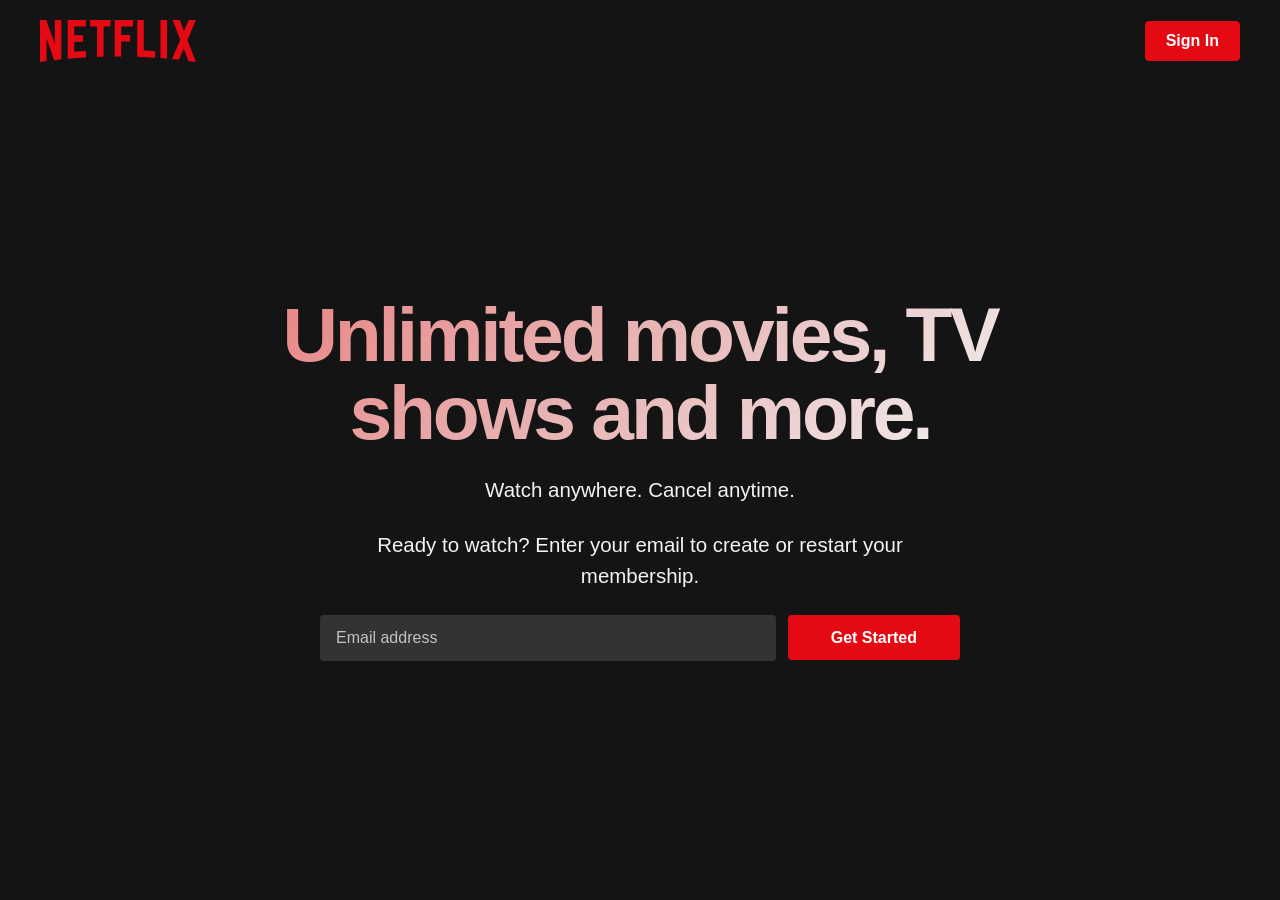
==== commit 7ead9c4e: "favicon added" ====
--- a/index.html
+++ b/index.html
@@ -6,7 +6,8 @@
   <title>Netflix - Unlimited movies, TV shows and more</title>
   <link rel="stylesheet" href="css/login.css">
   <link rel="stylesheet" href="css/style.css">
-  <link rel="stylesheet" href="css/style.css">
+  <link rel="stylesheet" href="css/responsive.css">
+  <link rel="icon" href="Images/Netflix-N-Logo.png">
 </head>
 <body>
   <div class="bg" aria-hidden="true"></div>
--- a/css/style.css
+++ b/css/style.css
@@ -6,6 +6,8 @@
 
 html {
     scroll-behavior: smooth;
+    content-visibility: auto;
+    contain-intrinsic-size: 800px;
 }
 
 body {
--- a/css/responsive.css
+++ b/css/responsive.css
@@ -0,0 +1,1102 @@
+/* Header section  */
+
+/* ========================= */
+/* 1024px - Items closer     */
+/* ========================= */
+
+@media (max-width: 1024px)
+{
+    .header
+    {
+        padding: 15px 20px;  /* Padding kam karo */
+    }
+
+    .nav-conatainer
+    {
+        gap: 6px;  /* Links ke beech gap kam */
+    }
+
+    .active
+    {
+        font-size: 15px;   /* Font thoda chota */
+        padding: 6px 10px; /* Padding kam */
+    }
+
+    .nav-secondary
+    {
+        gap: 15px;  /* Right side gap kam */
+    }
+
+    /* Kids section ka text hide karo, sirf logo dikhao */
+    .children
+    {
+        display: none;
+    }
+
+    .kids-section-logo
+    {
+        height: 40px;
+        width: 40px;
+    }
+
+    /* Notification bell hide kar sakte ho agar zaroori ho */
+    .nav-bell-btn
+    {
+        display: none;
+    }
+
+    .nav-logo
+    {
+        height: 35px;
+    }
+
+    .nav-search
+    {
+        height: 22px;
+        width: 22px;
+    }
+
+    .user-account-logo
+    {
+        height: 32px;
+        width: 32px;
+    }
+}
+
+/* ========================= */
+/* 768px - Browse Dropdown   */
+/* ========================= */
+
+@media (max-width: 768px)
+{
+    .header
+    {
+        padding:12px 20px;
+    }
+
+    /* Show Browse button */
+    .browse-btn
+    {
+        display:flex;
+    }
+
+    /* Hide all nav links, show only on hover */
+    .nav-main
+    {
+        display:none;
+        position:absolute;
+        top:100%;
+        left:0;
+        background-color:rgba(0, 0, 0, 0.95);
+        border:1px solid #333;
+        border-radius:8px;
+        padding:10px 0;
+        min-width:200px;
+        z-index:101;
+        margin-top:5px;
+    }
+
+    /* Show dropdown when hovering Browse */
+    .browse-dropdown:hover .nav-main
+    {
+        display:block;
+    }
+
+    .nav-conatainer
+    {
+        flex-direction:column;   /* Vertical dropdown */
+        gap:0;
+    }
+
+    .nav-links
+    {
+        width:100%;
+    }
+
+    .active
+    {
+        display:block;
+        padding:10px 20px;
+        border-radius:0;
+        font-size:14px;
+        color:white;
+    }
+
+    .nav-links a:hover
+    {
+        background-color:#333;
+        border-radius:0;
+        padding:10px 20px;
+    }
+
+    .nav-secondary
+    {
+        gap:18px;
+    }
+     .faq-section {
+        padding: 14px 16px 40px;
+    }
+
+    .faq-container {
+        max-width: 100%;
+    }
+
+    .faq-container h2 {
+        font-size: 24px;
+        margin-bottom: 12px;
+    }
+
+    .faq-box summary {
+        min-height: 76px;
+        padding: 18px 60px 18px 20px;
+        font-size: 20px;
+    }
+
+    .faq-box summary::after {
+        right: 20px;
+        font-size: 42px;
+    }
+
+    .faq-answer {
+        padding: 20px;
+        font-size: 18px;
+    }
+}
+
+
+/* ========================= */
+/* 480px - N Logo + Hide Bell & Children */
+/* ========================= */
+
+@media (max-width: 480px)
+{
+    .header
+    {
+        padding:10px 15px;
+    }
+
+    /* Hide full Netflix logo, show only N */
+    .nav-logo
+    {
+        display:none;
+    }
+
+    .nav-logo-n
+    {
+        display:block;
+        height:30px;
+    }
+
+    /* Hide Notification Bell */
+    .nav-bell-btn
+    {
+        display:none;
+    }
+
+    /* Hide Children text (keep the kids logo) */
+    .children
+    {
+        display:none;
+    }
+
+    .kids-section-logo
+    {
+        height:35px;
+        width:35px;
+    }
+
+    .browse-btn
+    {
+        padding:6px 12px;
+        font-size:13px;
+    }
+
+    .nav-secondary
+    {
+        gap:12px;
+    }
+
+    .nav-search
+    {
+        height:22px;
+        width:22px;
+    }
+
+    .user-account-logo
+    {
+        height:30px;
+        width:30px;
+    }
+
+    .down-arrow
+    {
+        width:10px;
+        height:10px;
+    }
+        .faq-section {
+        padding: 12px 12px 35px;
+    }
+
+    .faq-container h2 {
+        font-size: 20px;
+        margin-bottom: 10px;
+    }
+
+    .faq-box details {
+        margin-bottom: 6px;
+    }
+
+    .faq-box summary {
+        min-height: 64px;
+
+        padding: 16px 52px 16px 16px;
+
+        font-size: 17px;
+        line-height: 1.3;
+    }
+
+    .faq-box summary::after {
+        right: 16px;
+        font-size: 34px;
+    }
+
+    .faq-box details[open] summary::after {
+        font-size: 32px;
+    }
+
+    .faq-answer {
+        padding: 16px;
+        font-size: 16px;
+        line-height: 1.5;
+    }
+}
+
+
+/* ========================= */
+/* 360px - Extra Small       */
+/* ========================= */
+
+@media (max-width: 360px)
+{
+    .header
+    {
+        padding:8px 10px;
+    }
+
+    .nav-logo-n
+    {
+        height:26px;
+        margin-right:6px;
+    }
+
+    .browse-btn
+    {
+        padding:5px 10px;
+        font-size:12px;
+        gap:5px;
+    }
+
+    .browse-arrow
+    {
+        width:8px;
+        height:8px;
+    }
+
+    .nav-secondary
+    {
+        gap:10px;
+    }
+
+    .nav-search
+    {
+        height:20px;
+        width:20px;
+    }
+
+    .kids-section-logo
+    {
+        height:30px;
+        width:30px;
+    }
+
+    .user-account-logo
+    {
+        height:28px;
+        width:28px;
+    }
+
+    .down-arrow
+    {
+        width:9px;
+        height:9px;
+    }
+
+    .account-related-button
+    {
+        gap:6px;
+    }
+
+    /* Nav dropdown smaller */
+    .nav-main
+    {
+        min-width:180px;
+    }
+
+    .active
+    {
+        font-size:13px;
+        padding:8px 15px;
+    }
+}
+
+/* Hero section  */
+
+/* ============ 1024px - Tablets Landscape ============ */
+@media (max-width: 1024px) {
+  .hero-content {
+    bottom: 18%;
+    left: 5%;
+    max-width: 400px;
+  }
+
+  .hero-title {
+    font-size: 2.4rem;
+    margin-bottom: 0.6rem;
+  }
+
+  .hero-description {
+    font-size: 0.95rem;
+    line-height: 1.35;
+    margin-bottom: 1rem;
+  }
+
+  .btn {
+    padding: 0.55rem 1.4rem;
+    font-size: 0.95rem;
+  }
+
+  .navigation-dots {
+    bottom: 25px;
+    gap: 10px;
+  }
+
+  .dot {
+    width: 12px;
+    height: 12px;
+  }
+}
+
+/* ============ 768px - Tablets Portrait ============ */
+@media (max-width: 768px) {
+  .hero-content {
+    bottom: 15%;
+    left: 5%;
+    max-width: 340px;
+  }
+
+  .hero-title {
+    font-size: 2rem;
+    margin-bottom: 0.5rem;
+    letter-spacing: 0.5px;
+  }
+
+  .hero-description {
+    font-size: 0.85rem;
+    line-height: 1.3;
+    margin-bottom: 0.9rem;
+  }
+
+  .hero-buttons {
+    gap: 0.6rem;
+  }
+
+  .btn {
+    padding: 0.5rem 1.2rem;
+    font-size: 0.85rem;
+    gap: 0.4rem;
+  }
+
+  .icon {
+    font-size: 0.95rem;
+  }
+
+  .hero-overlay {
+    background: linear-gradient(
+      90deg,
+      rgba(0, 0, 0, 0.85) 0%,
+      rgba(0, 0, 0, 0.5) 50%,
+      rgba(0, 0, 0, 0.1) 80%
+    );
+  }
+
+  .navigation-dots {
+    bottom: 20px;
+    gap: 9px;
+  }
+
+  .dot {
+    width: 11px;
+    height: 11px;
+  }
+}
+
+/* ============ 480px - Mobile Large ============ */
+@media (max-width: 480px) {
+  .hero-content {
+    bottom: 12%;
+    left: 4%;
+    right: 4%;
+    max-width: 100%;
+  }
+
+  .hero-title {
+    font-size: 1.5rem;
+    margin-bottom: 0.4rem;
+    letter-spacing: 0.3px;
+  }
+
+  .hero-description {
+    font-size: 0.75rem;
+    line-height: 1.25;
+    margin-bottom: 0.7rem;
+    display: -webkit-box;
+    -webkit-line-clamp: 3;
+    -webkit-box-orient: vertical;
+    overflow: hidden;
+  }
+
+  .hero-buttons {
+    gap: 0.5rem;
+  }
+
+  .btn {
+    padding: 0.45rem 1rem;
+    font-size: 0.75rem;
+    gap: 0.3rem;
+    border-radius: 3px;
+  }
+
+  .icon {
+    font-size: 0.85rem;
+  }
+
+  .hero-overlay {
+    background: linear-gradient(
+      0deg,
+      rgba(0, 0, 0, 0.9) 0%,
+      rgba(0, 0, 0, 0.5) 50%,
+      rgba(0, 0, 0, 0.1) 100%
+    );
+  }
+
+  .slide img {
+    object-position: center center;
+  }
+
+  .navigation-dots {
+    bottom: 15px;
+    gap: 8px;
+  }
+
+  .dot {
+    width: 10px;
+    height: 10px;
+  }
+}
+
+/* ============ 360px - Mobile Small ============ */
+@media (max-width: 360px) {
+  .hero-content {
+    bottom: 10%;
+    left: 3%;
+    right: 3%;
+    max-width: 100%;
+  }
+
+  .hero-title {
+    font-size: 1.25rem;
+    margin-bottom: 0.3rem;
+    letter-spacing: 0px;
+  }
+
+  .hero-description {
+    font-size: 0.7rem;
+    line-height: 1.2;
+    margin-bottom: 0.5rem;
+    -webkit-line-clamp: 2;
+  }
+
+  .hero-buttons {
+    gap: 0.4rem;
+    flex-wrap: wrap;
+  }
+
+  .btn {
+    padding: 0.4rem 0.85rem;
+    font-size: 0.7rem;
+    gap: 0.25rem;
+  }
+
+  .icon {
+    font-size: 0.75rem;
+  }
+
+  .navigation-dots {
+    bottom: 10px;
+    gap: 6px;
+  }
+
+  .dot {
+    width: 8px;
+    height: 8px;
+  }
+}
+
+/* Main section, shows and movies pages  */
+
+/* Large tablets and small desktops (max-width: 1024px) */
+@media (max-width: 1024px) {
+    .netflix-content {
+        margin-left: 1rem;
+    }
+
+    .top-10 {
+        margin-left: 1rem;
+    }
+
+    .section-title {
+        font-size: 1.6rem;
+    }
+
+    .show-title {
+        font-size: 1.1rem;
+    }
+
+    .card {
+        width: 16rem;
+        height: 10rem;
+    }
+
+    .hover-card {
+        width: 16rem;
+        height: 10rem;
+    }
+
+    .card-1 { width: 13rem; }
+    .card-2 { width: 10rem; }
+    .card-3 { width: 12rem; }
+    .card-4 { width: 14rem; }
+    .card-5 { width: 15rem; }
+    .card-6 { width: 7rem; }
+    .card-7 { width: 13rem; }
+    .card-8 { width: 14rem; }
+    .card-9 { width: 16rem; }
+    .card-10 { width: 9rem; }
+
+    .numbers {
+        font-size: 240px;
+        margin-right: -55px;
+    }
+
+    .poster {
+        width: 130px;
+        height: 178px;
+    }
+
+    .shows-number {
+        font-size: 210px;
+        margin-right: -38px;
+    }
+
+    .show-poster {
+        width: 100px;
+        height: 155px;
+    }
+}
+
+/* Tablets (max-width: 768px) */
+@media (max-width: 768px) {
+    .content-area {
+        margin-left: 0.5rem;
+        margin-bottom: 1rem;
+    }
+
+    .netflix-content {
+        margin-top: 1.5rem;
+        margin-left: 0.8rem;
+    }
+
+    .top-10 {
+        margin-top: 1.5rem;
+        margin-left: 0.8rem;
+    }
+
+    .section-title {
+        font-size: 1.3rem;
+    }
+
+    .show-title {
+        font-size: 1rem;
+    }
+
+    /* Disable hover cards on touch devices */
+    .card:hover .hover-card,
+    .show-card:hover .hover-card {
+        opacity: 0;
+        visibility: hidden;
+        pointer-events: none;
+        transform: translate(-50%, -50%) scale(0.75);
+    }
+
+    .cards-wrapper .card:first-child:hover .hover-card,
+    .cards-wrapper .card:last-child:hover .hover-card {
+        opacity: 0;
+        visibility: hidden;
+        pointer-events: none;
+    }
+
+    .card {
+        width: 12rem;
+        height: 7.5rem;
+    }
+
+    .card-1 { width: 10rem; }
+    .card-2 { width: 8rem; }
+    .card-3 { width: 9rem; }
+    .card-4 { width: 11rem; }
+    .card-5 { width: 12rem; }
+    .card-6 { width: 6rem; }
+    .card-7 { width: 10rem; }
+    .card-8 { width: 11rem; }
+    .card-9 { width: 13rem; }
+    .card-10 { width: 7rem; }
+
+    .cards-wrapper {
+        gap: 6px;
+    }
+
+    .numbers {
+        font-size: 160px;
+        margin-right: -32px;
+        -webkit-text-stroke: 2px #4a4a4a;
+    }
+
+    .poster {
+        width: 85px;
+        height: 115px;
+    }
+
+    .top-10-cards {
+        gap: 16px;
+    }
+
+    .show-card {
+        width: 12rem;
+        height: 6.8rem;
+    }
+
+    .show-card .hover-card {
+        width: 12rem;
+        height: 6.8rem;
+    }
+
+    .shows-number {
+        font-size: 140px;
+        margin-right: -25px;
+        -webkit-text-stroke: 2px #4a4a4a;
+    }
+
+    .show-poster {
+        width: 80px;
+        height: 102px;
+    }
+
+    .buttons .play-btn,
+    .show-card .buttons .play-btn {
+        font-size: 0.75rem;
+        padding: 2px 6px;
+        bottom: 8px;
+    }
+
+    .buttons i,
+    .show-card .buttons i {
+        width: 24px;
+        height: 24px;
+        font-size: 0.75rem;
+        bottom: 8px;
+    }
+}
+
+/* Mobile devices (max-width: 480px) */
+@media (max-width: 480px) {
+    .content-area {
+        margin-left: 0.3rem;
+        margin-bottom: 0.8rem;
+    }
+
+    .netflix-content {
+        margin-top: 1rem;
+        margin-left: 0.5rem;
+    }
+
+    .top-10 {
+        margin-top: 1rem;
+        margin-left: 0.5rem;
+    }
+
+    .section-title {
+        font-size: 1.1rem;
+    }
+
+    .show-title {
+        font-size: 0.9rem;
+    }
+
+    .card {
+        width: 8rem;
+        height: 5rem;
+    }
+
+    .card-1 { width: 8rem; }
+    .card-2 { width: 6.5rem; }
+    .card-3 { width: 7.5rem; }
+    .card-4 { width: 8.5rem; }
+    .card-5 { width: 9rem; }
+    .card-6 { width: 5rem; }
+    .card-7 { width: 8rem; }
+    .card-8 { width: 8.5rem; }
+    .card-9 { width: 9.5rem; }
+    .card-10 { width: 6rem; }
+
+    .cards-wrapper {
+        gap: 4px;
+    }
+
+    .numbers {
+        font-size: 110px;
+        margin-right: -20px;
+        -webkit-text-stroke: 1.5px #4a4a4a;
+    }
+
+    .poster {
+        width: 60px;
+        height: 80px;
+    }
+
+    .top-10-cards {
+        gap: 10px;
+    }
+
+    .show-card {
+        width: 9rem;
+        height: 5rem;
+    }
+
+    .show-card .hover-card {
+        width: 9rem;
+        height: 5rem;
+    }
+
+    .shows-number {
+        font-size: 100px;
+        margin-right: -18px;
+        -webkit-text-stroke: 1.5px #4a4a4a;
+    }
+
+    .show-poster {
+        width: 60px;
+        height: 72px;
+    }
+
+    .show-cards-wrapper {
+        gap: 1px;
+        margin-top: 0.5rem;
+    }
+
+    .buttons .play-btn,
+    .show-card .buttons .play-btn {
+        font-size: 0.65rem;
+        padding: 1px 5px;
+        bottom: 6px;
+        left: 6px;
+    }
+
+    .buttons i,
+    .show-card .buttons i {
+        width: 20px;
+        height: 20px;
+        font-size: 0.65rem;
+        bottom: 6px;
+        right: 6px;
+    }
+
+    .progress-container {
+        height: 3px;
+    }
+}
+
+/* Extra small devices (max-width: 360px) */
+@media (max-width: 360px) {
+    .section-title {
+        font-size: 1rem;
+    }
+
+    .show-title {
+        font-size: 0.85rem;
+    }
+
+    .card {
+        width: 6.5rem;
+        height: 3.5rem;
+    }
+
+    .card-1 { width: 6.5rem; }
+    .card-2 { width: 5.5rem; }
+    .card-3 { width: 6rem; }
+    .card-4 { width: 7rem; }
+    .card-5 { width: 7.5rem; }
+    .card-6 { width: 4rem; }
+    .card-7 { width: 6.5rem; }
+    .card-8 { width: 7rem; }
+    .card-9 { width: 8rem; }
+    .card-10 { width: 5rem; }
+
+    .numbers {
+        font-size: 90px;
+        margin-right: -18px;
+        -webkit-text-stroke: 1.5px #4a4a4a;
+    }
+
+    .poster {
+        width: 45px;
+        height: 67px;
+    }
+
+    .show-card {
+        width: 7.5rem;
+        height: 4.2rem;
+    }
+
+    .shows-number {
+        font-size: 80px;
+        margin-right: -14px;
+        -webkit-text-stroke: 1.5px #4a4a4a;
+    }
+
+    .show-poster {
+        width: 45px;
+        height: 59px;
+    }
+
+    .buttons .play-btn,
+    .show-card .buttons .play-btn {
+        display: none;
+    }
+
+    .buttons i,
+    .show-card .buttons i {
+        width: 18px;
+        height: 18px;
+        font-size: 0.6rem;
+    }
+}
+
+/* Footer section  */
+
+
+/* ========================= */
+/* 1024px - Small Laptops    */
+/* ========================= */
+
+@media (max-width: 1024px)
+{
+    .faq-hero
+    {
+        padding:0 60px;
+    }
+
+    .lan
+    {
+        padding:20px 60px 10px 60px;
+    }
+
+    .last
+    {
+        padding:0 60px;
+    }
+}
+
+
+/* ========================= */
+/* 768px - Tablets           */
+/* ========================= */
+
+@media (max-width: 768px)
+{
+    footer
+    {
+        padding:30px 0;
+    }
+
+    .faq-hero
+    {
+        grid-template-columns:repeat(3, 1fr);  /* 3 columns instead of 4 */
+        padding:0 40px;
+        gap:5px;
+    }
+
+    .faq-hero a
+    {
+        font-size:13px;
+    }
+
+    .faq-use
+    {
+        padding:5px;
+    }
+
+    .faq-use li
+    {
+        padding:6px 0;
+    }
+
+    .lan
+    {
+        padding:20px 40px 10px 40px;
+    }
+
+    .lan select
+    {
+        font-size:14px;
+        padding:6px 20px;
+    }
+
+    .last
+    {
+        padding:0 40px;
+        font-size:13px;
+    }
+}
+
+
+/* ========================= */
+/* 480px - Large Mobiles     */
+/* ========================= */
+
+@media (max-width: 480px)
+{
+    footer
+    {
+        padding:25px 0;
+    }
+
+    .faq-hero
+    {
+        grid-template-columns:repeat(2, 1fr);  /* 2 columns */
+        padding:0 25px;
+        gap:5px;
+    }
+
+    .faq-hero a
+    {
+        font-size:12px;
+    }
+
+    .faq-use
+    {
+        padding:5px;
+    }
+
+    .faq-use li
+    {
+        padding:5px 0;
+    }
+
+    .lan
+    {
+        padding:15px 25px 10px 25px;
+    }
+
+    .lan select
+    {
+        font-size:13px;
+        padding:6px 18px;
+    }
+
+    .last
+    {
+        padding:0 25px;
+        font-size:12px;
+    }
+
+    .clear
+    {
+        font-size:11px;
+    }
+}
+
+
+/* ========================= */
+/* 360px - Small Mobiles     */
+/* ========================= */
+
+@media (max-width: 360px)
+{
+    footer
+    {
+        padding:20px 0;
+    }
+
+    .faq-hero
+    {
+        grid-template-columns:repeat(2, 1fr);  /* Keep 2 columns */
+        padding:0 15px;
+        gap:3px;
+    }
+
+    .faq-hero a
+    {
+        font-size:11px;
+    }
+
+    .faq-use
+    {
+        padding:3px;
+    }
+
+    .faq-use li
+    {
+        padding:4px 0;
+    }
+
+    .lan
+    {
+        padding:12px 15px 8px 15px;
+    }
+
+    .lan select
+    {
+        font-size:12px;
+        padding:5px 15px;
+    }
+
+    .last
+    {
+        padding:0 15px;
+        font-size:11px;
+    }
+
+    .clear
+    {
+        font-size:10px;
+        margin-top:15px !important;
+    }
+}
+
+/* login and signup  */
+
+@media (max-width: 520px) {
+  .header {
+    padding: 20px 16px;
+  }
+}
